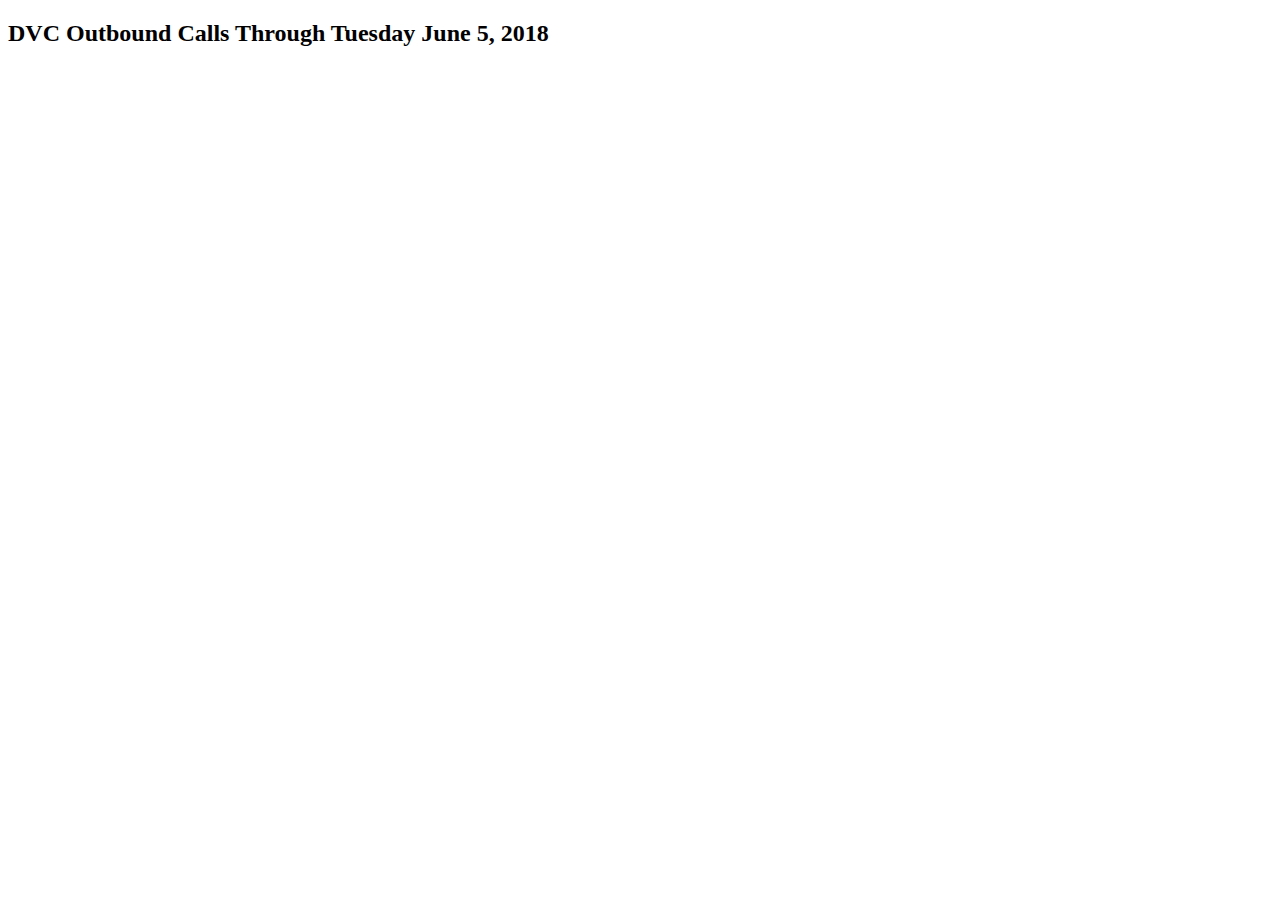
==== index.html @ 0ba41fc5 "0605 data" ====
<!DOCTYPE html>
<html lang="en">
    <head>
        <meta charset="utf-8">
        <title>DVC Outbound Calls Through June 5, 2018</title>
        
<link rel="stylesheet" href="https://cdn.pydata.org/bokeh/release/bokeh-0.12.16.min.css" type="text/css" />
        
<script type="text/javascript" src="https://cdn.pydata.org/bokeh/release/bokeh-0.12.16.min.js"></script>
<script type="text/javascript">
    Bokeh.set_log_level("info");
</script>
    </head>
    <body>
	    <h2>DVC Outbound Calls Through Tuesday June 5, 2018</h2>
        
        <div class="bk-root">
            <div class="bk-plotdiv" id="ccbb93f1-9727-4722-b11a-d2c29ed179d9"></div>
        </div>
        
        <script type="application/json" id="5461e142-4574-4a9c-a7f6-862698665f62">
          {"29af83ec-a400-4d98-bb37-664b85a17cde":{"roots":{"references":[{"attributes":{"callback":null,"factors":["02-26","02-27","02-28","03-01","03-02","03-03","03-04","03-05","03-06","03-07","03-08","03-09","03-10","03-11","03-12","03-13","03-14","03-15","03-17","03-20","03-21","03-22","03-26","03-27","03-28","03-29","03-31","04-02","04-03","04-04","04-05","04-07","04-08","04-09","04-10","04-11","04-12","04-13","04-14","04-15","04-16","04-17","04-18","04-19","04-21","04-22","04-23","04-24","04-28","04-29","04-30","05-01","05-02","05-05","05-06","05-07","05-08","05-09","05-12","05-14","05-15","05-16","05-20","05-21","05-22","05-23","05-26","05-27","05-29","05-30","05-31","06-02","06-03","06-04","06-05"]},"id":"c869a3fb-5309-43cb-ad96-1258027f90f8","type":"FactorRange"},{"attributes":{"callback":null,"factors":["AZ","CA","NY","PA","WI"]},"id":"18c043d6-27b4-4b25-8280-ddd18ca42d5f","type":"FactorRange"},{"attributes":{"fill_alpha":{"value":0.1},"fill_color":{"value":"#1f77b4"},"height":{"value":0.8},"left":{"expr":{"id":"dad994ca-b830-4076-aae6-bb787f9f3f08","type":"Stack"}},"line_alpha":{"value":0.1},"line_color":{"value":"#1f77b4"},"right":{"expr":{"id":"269a179a-dc21-4750-97ea-2c7ce611e5d8","type":"Stack"}},"y":{"field":"state"}},"id":"54f36e14-4b80-40ab-b6bb-325addde7596","type":"HBar"},{"attributes":{"callback":null,"factors":["AZ","CA","NY","PA","WI"]},"id":"3f058c6e-d3a1-466c-bd41-2f71b47aa70f","type":"FactorRange"},{"attributes":{"fill_color":{"value":"#FF7F0E"},"height":{"value":0.8},"left":{"expr":{"id":"dad994ca-b830-4076-aae6-bb787f9f3f08","type":"Stack"}},"line_color":{"value":"#FF7F0E"},"right":{"expr":{"id":"269a179a-dc21-4750-97ea-2c7ce611e5d8","type":"Stack"}},"y":{"field":"state"}},"id":"643b18b0-b377-4cba-a98e-97fdd50c6b02","type":"HBar"},{"attributes":{"items":[{"id":"07cb0069-db91-441c-9f9e-f2c41d21b50d","type":"LegendItem"},{"id":"567fd849-26e9-40cf-958c-eea4fd2cfad7","type":"LegendItem"}],"plot":{"id":"e9a6c83e-e8d9-40db-836f-851363a3a6a5","subtype":"Figure","type":"Plot"}},"id":"ba754fb5-7094-45fb-9d17-35b7a9f91177","type":"Legend"},{"attributes":{"active_drag":"auto","active_inspect":"auto","active_scroll":"auto","active_tap":"auto","logo":null,"tools":[{"id":"e6847b20-1e00-4da3-9bc0-54c9e7b97f6f","type":"HoverTool"},{"id":"626b74b9-cf38-4f05-a53e-bdf0f37c9457","type":"HoverTool"}]},"id":"72049075-d7af-4a3a-a53c-af9dbe043c4d","type":"Toolbar"},{"attributes":{"active_drag":"auto","active_inspect":"auto","active_scroll":"auto","active_tap":"auto","logo":null,"tools":[{"id":"2f0b2434-1b6e-4ec0-ae27-12bb1ac5bc8f","type":"TapTool"},{"id":"c0d712df-2738-45e7-ab75-b8be36766120","type":"HoverTool"},{"id":"831598e2-5f10-4b25-8c53-cb08a6e710cc","type":"HoverTool"}]},"id":"f28f97a8-68c3-427b-a2be-a9238998831c","type":"Toolbar"},{"attributes":{},"id":"8dff40a7-16a2-46d4-83ea-edcdc5ca5615","type":"CategoricalScale"},{"attributes":{"bottom":{"expr":{"id":"5e25add9-a9bd-4b87-9172-b990b0f6f9dc","type":"Stack"}},"fill_color":{"value":"#1F77B4"},"line_color":{"value":"#1F77B4"},"top":{"expr":{"id":"91942f4d-657e-41f7-916b-dd2d21c15731","type":"Stack"}},"width":{"value":0.8},"x":{"field":"call_date"}},"id":"dd287605-1e97-4926-a92d-fa81d60a29ca","type":"VBar"},{"attributes":{"fields":["incomplete","complete"]},"id":"108c6df0-f93a-4b77-ba9e-e3a34892dc05","type":"Stack"},{"attributes":{},"id":"279e3efb-38a8-425a-84c7-3467ad4f3f12","type":"LinearScale"},{"attributes":{},"id":"a80c8351-0591-454e-97dd-3a42dae8ca3c","type":"Selection"},{"attributes":{"data_source":{"id":"e853b9c5-cdd3-4819-9001-185e7ffc51b8","type":"ColumnDataSource"},"glyph":{"id":"47bf5249-ed2d-4803-b2fc-1c42bd64f0d4","type":"HBar"},"hover_glyph":null,"muted_glyph":null,"nonselection_glyph":{"id":"d6dcdb6b-7c61-4217-9c5d-57e786196cd8","type":"HBar"},"selection_glyph":null,"view":{"id":"30691e1c-4885-40d0-b2f8-9ce6484f6489","type":"CDSView"}},"id":"fbf40eed-44b1-4f30-9981-35c1561855ee","type":"GlyphRenderer"},{"attributes":{"source":{"id":"f73671a4-52cb-47f1-b451-ba94349799dc","type":"ColumnDataSource"}},"id":"64ab1c4e-5377-4186-b64d-c5eb3739f266","type":"CDSView"},{"attributes":{},"id":"a5e8b244-495d-4224-a0ef-7dc9984a492b","type":"UnionRenderers"},{"attributes":{"fill_color":{"value":"#1F77B4"},"height":{"value":0.8},"left":{"expr":{"id":"796961df-7c9a-4074-99ba-6655e0d431ff","type":"Stack"}},"line_color":{"value":"#1F77B4"},"right":{"expr":{"id":"8d95ab7b-9602-4539-9d4e-ac1c91f4fb37","type":"Stack"}},"y":{"field":"state"}},"id":"b21f9fb0-e7c3-436d-8b5c-39a96be3d74c","type":"HBar"},{"attributes":{},"id":"fb0dc420-5da6-43ed-bf99-c0c472c2554f","type":"CategoricalTicker"},{"attributes":{},"id":"17e58b3a-ac25-4b45-a3c2-72434150b4c1","type":"LinearScale"},{"attributes":{},"id":"15f75bbf-a2b2-494a-9a1f-0109e2d8b4f5","type":"Selection"},{"attributes":{"plot":null,"text":"DVC phone calls to States (&gt; 150 calls per State), from 02-26 to 06-05: 28491 total outbound calls, 6281 (22%) &gt; 30 seconds"},"id":"328e9585-fc29-4c77-b77d-1fd4db0f8ae2","type":"Title"},{"attributes":{"source":{"id":"f73671a4-52cb-47f1-b451-ba94349799dc","type":"ColumnDataSource"}},"id":"4ea21404-d94b-487a-bc2a-d14776d3e604","type":"CDSView"},{"attributes":{"label":{"value":"incomplete calls"},"renderers":[{"id":"fbf40eed-44b1-4f30-9981-35c1561855ee","type":"GlyphRenderer"}]},"id":"07cb0069-db91-441c-9f9e-f2c41d21b50d","type":"LegendItem"},{"attributes":{"callback":null,"end":12200},"id":"7233578c-ea4c-48ec-aee1-a8694905c199","type":"Range1d"},{"attributes":{},"id":"abb15306-cc4c-4ccb-82b2-2b33bb71b04f","type":"CategoricalTickFormatter"},{"attributes":{"callback":null,"renderers":[{"id":"ca851a12-1ed4-4fc1-98d8-4da9f4a505aa","type":"GlyphRenderer"}],"tooltips":"\n    &lt;div&gt;\n        &lt;div style=\"text-align: center;\"&gt;\n            &lt;span style=\"float: center; font-size: 15px;\"&gt;completed calls: @pct_complete&lt;/span&gt;\n        &lt;/div&gt;\n        &lt;div style=\"text-align: center;\"&gt;\n            &lt;img\n                src=\"@img\" height=\"75%\" width=\"75%\"\n                style=\"float: center; margin: 10px 15px 15px 10px;\"\n                border=\"2\"\n            &gt;&lt;/img&gt;\n        &lt;/div&gt;      \n    &lt;/div&gt;\n    "},"id":"c0d712df-2738-45e7-ab75-b8be36766120","type":"HoverTool"},{"attributes":{"fields":["incomplete"]},"id":"5bb10ba7-c856-485c-8c9c-3c1cadb276af","type":"Stack"},{"attributes":{"callback":null},"id":"2f0b2434-1b6e-4ec0-ae27-12bb1ac5bc8f","type":"TapTool"},{"attributes":{"axis_label":"number of calls","axis_label_text_font":"arial","axis_label_text_font_style":"normal","formatter":{"id":"829e4728-d885-4840-9d84-862081c2a899","type":"BasicTickFormatter"},"major_label_text_font":"arial","minor_tick_line_color":{"value":null},"plot":{"id":"9aff7662-ee11-4413-bcc6-7a81659a0c7f","subtype":"Figure","type":"Plot"},"ticker":{"id":"bfaa4b5a-89f8-4a62-a07f-19bfca534bf4","type":"BasicTicker"}},"id":"d350fbc9-c8f3-4cfe-ba92-6f2ecfc21656","type":"LinearAxis"},{"attributes":{"source":{"id":"e853b9c5-cdd3-4819-9001-185e7ffc51b8","type":"ColumnDataSource"}},"id":"30691e1c-4885-40d0-b2f8-9ce6484f6489","type":"CDSView"},{"attributes":{},"id":"b97938dd-db24-437d-ad56-3f6824187c08","type":"CategoricalTicker"},{"attributes":{"axis_label":"state","axis_label_text_font":"arial","axis_label_text_font_style":"normal","formatter":{"id":"659d15cb-2502-471d-8fb2-b35ee3911b91","type":"CategoricalTickFormatter"},"major_label_text_font":"arial","plot":{"id":"9aff7662-ee11-4413-bcc6-7a81659a0c7f","subtype":"Figure","type":"Plot"},"ticker":{"id":"b97938dd-db24-437d-ad56-3f6824187c08","type":"CategoricalTicker"}},"id":"9b6281f6-43d4-4744-aa0a-7c59d7d9ac97","type":"CategoricalAxis"},{"attributes":{},"id":"bfaa4b5a-89f8-4a62-a07f-19bfca534bf4","type":"BasicTicker"},{"attributes":{"fields":["incomplete","complete"]},"id":"269a179a-dc21-4750-97ea-2c7ce611e5d8","type":"Stack"},{"attributes":{"source":{"id":"e853b9c5-cdd3-4819-9001-185e7ffc51b8","type":"ColumnDataSource"}},"id":"4eb64c6f-aaf0-4625-89a6-4a88edf0d09f","type":"CDSView"},{"attributes":{"plot":{"id":"9aff7662-ee11-4413-bcc6-7a81659a0c7f","subtype":"Figure","type":"Plot"},"ticker":{"id":"bfaa4b5a-89f8-4a62-a07f-19bfca534bf4","type":"BasicTicker"}},"id":"6223039e-82eb-4c83-9965-fefd0743de0d","type":"Grid"},{"attributes":{},"id":"b7ea231b-a6e1-4d6a-b7bd-f9ded6aeb9ab","type":"UnionRenderers"},{"attributes":{},"id":"829e4728-d885-4840-9d84-862081c2a899","type":"BasicTickFormatter"},{"attributes":{"fill_color":{"value":"#1F77B4"},"height":{"value":0.8},"left":{"expr":{"id":"9308deec-cdcc-4737-b8f3-7c985072cdfd","type":"Stack"}},"line_color":{"value":"#1F77B4"},"right":{"expr":{"id":"5bb10ba7-c856-485c-8c9c-3c1cadb276af","type":"Stack"}},"y":{"field":"state"}},"id":"47bf5249-ed2d-4803-b2fc-1c42bd64f0d4","type":"HBar"},{"attributes":{"callback":null,"renderers":[{"id":"73db714a-d6a0-4618-a700-2c335f3e87d0","type":"GlyphRenderer"}],"tooltips":"\n    &lt;div&gt;\n        &lt;div style=\"text-align: center;\"&gt;\n            &lt;span style=\"float: center; font-size: 15px;\"&gt;incomplete calls: @pct_incomplete&lt;/span&gt;\n        &lt;/div&gt;\n        &lt;div style=\"text-align: center;\"&gt;\n            &lt;img\n                src=\"@img\" height=\"75%\" width=\"75%\"\n                style=\"float: center; margin: 10px 15px 15px 10px;\"\n                border=\"2\"\n            &gt;&lt;/img&gt;\n        &lt;/div&gt;      \n    &lt;/div&gt;\n    "},"id":"831598e2-5f10-4b25-8c53-cb08a6e710cc","type":"HoverTool"},{"attributes":{"fill_alpha":{"value":0.1},"fill_color":{"value":"#1f77b4"},"height":{"value":0.8},"left":{"expr":{"id":"796961df-7c9a-4074-99ba-6655e0d431ff","type":"Stack"}},"line_alpha":{"value":0.1},"line_color":{"value":"#1f77b4"},"right":{"expr":{"id":"8d95ab7b-9602-4539-9d4e-ac1c91f4fb37","type":"Stack"}},"y":{"field":"state"}},"id":"730941db-e621-4317-a987-55b1acea66a9","type":"HBar"},{"attributes":{"fill_alpha":{"value":0.1},"fill_color":{"value":"#1f77b4"},"height":{"value":0.8},"left":{"expr":{"id":"32c4ebab-1050-4d29-aa72-54f5b0b4e6a4","type":"Stack"}},"line_alpha":{"value":0.1},"line_color":{"value":"#1f77b4"},"right":{"expr":{"id":"108c6df0-f93a-4b77-ba9e-e3a34892dc05","type":"Stack"}},"y":{"field":"state"}},"id":"c294376a-c3b7-4d82-89ce-0aa7089dfae3","type":"HBar"},{"attributes":{"data_source":{"id":"e853b9c5-cdd3-4819-9001-185e7ffc51b8","type":"ColumnDataSource"},"glyph":{"id":"cd25840c-da27-4b5d-b823-01da806952a0","type":"HBar"},"hover_glyph":null,"muted_glyph":null,"nonselection_glyph":{"id":"c294376a-c3b7-4d82-89ce-0aa7089dfae3","type":"HBar"},"selection_glyph":null,"view":{"id":"4eb64c6f-aaf0-4625-89a6-4a88edf0d09f","type":"CDSView"}},"id":"fc02a198-1c67-4804-a19a-63d8dace48c5","type":"GlyphRenderer"},{"attributes":{"dimension":1,"plot":{"id":"9aff7662-ee11-4413-bcc6-7a81659a0c7f","subtype":"Figure","type":"Plot"},"ticker":{"id":"b97938dd-db24-437d-ad56-3f6824187c08","type":"CategoricalTicker"},"visible":false},"id":"b1086a6b-f878-4c61-af9e-9ec924c5f220","type":"Grid"},{"attributes":{"callback":null},"id":"a2a878d7-0999-4693-9b14-3acb75e9b982","type":"TapTool"},{"attributes":{"data_source":{"id":"f73671a4-52cb-47f1-b451-ba94349799dc","type":"ColumnDataSource"},"glyph":{"id":"643b18b0-b377-4cba-a98e-97fdd50c6b02","type":"HBar"},"hover_glyph":null,"muted_glyph":null,"nonselection_glyph":{"id":"54f36e14-4b80-40ab-b6bb-325addde7596","type":"HBar"},"selection_glyph":null,"view":{"id":"4ea21404-d94b-487a-bc2a-d14776d3e604","type":"CDSView"}},"id":"ca851a12-1ed4-4fc1-98d8-4da9f4a505aa","type":"GlyphRenderer"},{"attributes":{"axis_label":"number of calls","axis_label_text_font":"arial","axis_label_text_font_style":"normal","formatter":{"id":"a023c9a4-9908-45ce-a94e-b952a12390ea","type":"BasicTickFormatter"},"major_label_text_font":"arial","minor_tick_line_color":{"value":null},"plot":{"id":"e9a6c83e-e8d9-40db-836f-851363a3a6a5","subtype":"Figure","type":"Plot"},"ticker":{"id":"360ea9ed-2b0f-4e3d-8fa8-67b3ebd4a98f","type":"BasicTicker"}},"id":"57c3031c-e79a-4192-afef-4b83f21edd1b","type":"LinearAxis"},{"attributes":{"data_source":{"id":"f73671a4-52cb-47f1-b451-ba94349799dc","type":"ColumnDataSource"},"glyph":{"id":"b21f9fb0-e7c3-436d-8b5c-39a96be3d74c","type":"HBar"},"hover_glyph":null,"muted_glyph":null,"nonselection_glyph":{"id":"730941db-e621-4317-a987-55b1acea66a9","type":"HBar"},"selection_glyph":null,"view":{"id":"64ab1c4e-5377-4186-b64d-c5eb3739f266","type":"CDSView"}},"id":"73db714a-d6a0-4618-a700-2c335f3e87d0","type":"GlyphRenderer"},{"attributes":{"fields":[]},"id":"796961df-7c9a-4074-99ba-6655e0d431ff","type":"Stack"},{"attributes":{},"id":"e2c75e9e-0fbd-481b-a34a-fba1069adb5f","type":"CategoricalScale"},{"attributes":{},"id":"a023c9a4-9908-45ce-a94e-b952a12390ea","type":"BasicTickFormatter"},{"attributes":{"below":[{"id":"d350fbc9-c8f3-4cfe-ba92-6f2ecfc21656","type":"LinearAxis"}],"left":[{"id":"9b6281f6-43d4-4744-aa0a-7c59d7d9ac97","type":"CategoricalAxis"}],"plot_height":350,"plot_width":825,"renderers":[{"id":"d350fbc9-c8f3-4cfe-ba92-6f2ecfc21656","type":"LinearAxis"},{"id":"6223039e-82eb-4c83-9965-fefd0743de0d","type":"Grid"},{"id":"9b6281f6-43d4-4744-aa0a-7c59d7d9ac97","type":"CategoricalAxis"},{"id":"b1086a6b-f878-4c61-af9e-9ec924c5f220","type":"Grid"},{"id":"268d1a08-197c-4ff3-8028-c78a55e7c3fb","type":"Legend"},{"id":"73db714a-d6a0-4618-a700-2c335f3e87d0","type":"GlyphRenderer"},{"id":"ca851a12-1ed4-4fc1-98d8-4da9f4a505aa","type":"GlyphRenderer"}],"title":{"id":"328e9585-fc29-4c77-b77d-1fd4db0f8ae2","type":"Title"},"toolbar":{"id":"f28f97a8-68c3-427b-a2be-a9238998831c","type":"Toolbar"},"toolbar_location":null,"x_range":{"id":"7233578c-ea4c-48ec-aee1-a8694905c199","type":"Range1d"},"x_scale":{"id":"79532383-1f37-4616-ab1d-e0f340567bab","type":"LinearScale"},"y_range":{"id":"18c043d6-27b4-4b25-8280-ddd18ca42d5f","type":"FactorRange"},"y_scale":{"id":"0cd9eb97-d78d-4b43-b9d0-c375580231a8","type":"CategoricalScale"}},"id":"9aff7662-ee11-4413-bcc6-7a81659a0c7f","subtype":"Figure","type":"Plot"},{"attributes":{"label":{"value":"completed calls"},"renderers":[{"id":"fc02a198-1c67-4804-a19a-63d8dace48c5","type":"GlyphRenderer"}]},"id":"567fd849-26e9-40cf-958c-eea4fd2cfad7","type":"LegendItem"},{"attributes":{"axis_label":"state","axis_label_text_font":"arial","axis_label_text_font_style":"normal","formatter":{"id":"abb15306-cc4c-4ccb-82b2-2b33bb71b04f","type":"CategoricalTickFormatter"},"major_label_text_font":"arial","plot":{"id":"e9a6c83e-e8d9-40db-836f-851363a3a6a5","subtype":"Figure","type":"Plot"},"ticker":{"id":"fb0dc420-5da6-43ed-bf99-c0c472c2554f","type":"CategoricalTicker"}},"id":"ef9964f5-04f8-43fc-ac4d-8262f02f8f13","type":"CategoricalAxis"},{"attributes":{},"id":"360ea9ed-2b0f-4e3d-8fa8-67b3ebd4a98f","type":"BasicTicker"},{"attributes":{"fields":["incomplete"]},"id":"dad994ca-b830-4076-aae6-bb787f9f3f08","type":"Stack"},{"attributes":{"fields":["incomplete"]},"id":"32c4ebab-1050-4d29-aa72-54f5b0b4e6a4","type":"Stack"},{"attributes":{},"id":"79532383-1f37-4616-ab1d-e0f340567bab","type":"LinearScale"},{"attributes":{"plot":{"id":"e9a6c83e-e8d9-40db-836f-851363a3a6a5","subtype":"Figure","type":"Plot"},"ticker":{"id":"360ea9ed-2b0f-4e3d-8fa8-67b3ebd4a98f","type":"BasicTicker"}},"id":"9e321403-2896-4c51-afd3-fd4c2d8c5a58","type":"Grid"},{"attributes":{"dimension":1,"plot":{"id":"e9a6c83e-e8d9-40db-836f-851363a3a6a5","subtype":"Figure","type":"Plot"},"ticker":{"id":"fb0dc420-5da6-43ed-bf99-c0c472c2554f","type":"CategoricalTicker"},"visible":false},"id":"5109a985-da25-4205-85ed-e4cad5dc9807","type":"Grid"},{"attributes":{"label":{"value":"incomplete calls"},"renderers":[{"id":"73db714a-d6a0-4618-a700-2c335f3e87d0","type":"GlyphRenderer"}]},"id":"940c2f20-552e-431b-81b6-8819d848ce4f","type":"LegendItem"},{"attributes":{"fields":["incomplete"]},"id":"8d95ab7b-9602-4539-9d4e-ac1c91f4fb37","type":"Stack"},{"attributes":{"fill_alpha":{"value":0.1},"fill_color":{"value":"#1f77b4"},"height":{"value":0.8},"left":{"expr":{"id":"9308deec-cdcc-4737-b8f3-7c985072cdfd","type":"Stack"}},"line_alpha":{"value":0.1},"line_color":{"value":"#1f77b4"},"right":{"expr":{"id":"5bb10ba7-c856-485c-8c9c-3c1cadb276af","type":"Stack"}},"y":{"field":"state"}},"id":"d6dcdb6b-7c61-4217-9c5d-57e786196cd8","type":"HBar"},{"attributes":{"data_source":{"id":"e3ec7b85-2c64-40c0-ab37-781f55e2fe12","type":"ColumnDataSource"},"glyph":{"id":"4c61082b-197a-4cb7-98af-6b3d846c747a","type":"VBar"},"hover_glyph":null,"muted_glyph":null,"nonselection_glyph":{"id":"d934b433-e8b8-45f6-b44e-05c56b1f707e","type":"VBar"},"selection_glyph":null,"view":{"id":"5bdfd355-40ed-4746-b94a-d5be5e09a780","type":"CDSView"}},"id":"cdcb1aee-76b8-43d6-a187-e07715443469","type":"GlyphRenderer"},{"attributes":{},"id":"659d15cb-2502-471d-8fb2-b35ee3911b91","type":"CategoricalTickFormatter"},{"attributes":{"fill_color":{"value":"#FF7F0E"},"height":{"value":0.8},"left":{"expr":{"id":"32c4ebab-1050-4d29-aa72-54f5b0b4e6a4","type":"Stack"}},"line_color":{"value":"#FF7F0E"},"right":{"expr":{"id":"108c6df0-f93a-4b77-ba9e-e3a34892dc05","type":"Stack"}},"y":{"field":"state"}},"id":"cd25840c-da27-4b5d-b823-01da806952a0","type":"HBar"},{"attributes":{"callback":null,"data":{"call_date":["02-26","02-27","02-28","03-01","03-02","03-03","03-04","03-05","03-06","03-07","03-08","03-09","03-10","03-11","03-12","03-13","03-14","03-15","03-17","03-20","03-21","03-22","03-26","03-27","03-28","03-29","03-31","04-02","04-03","04-04","04-05","04-07","04-08","04-09","04-10","04-11","04-12","04-13","04-14","04-15","04-16","04-17","04-18","04-19","04-21","04-22","04-23","04-24","04-28","04-29","04-30","05-01","05-02","05-05","05-06","05-07","05-08","05-09","05-12","05-14","05-15","05-16","05-20","05-21","05-22","05-23","05-26","05-27","05-29","05-30","05-31","06-02","06-03","06-04","06-05"],"complete":{"__ndarray__":"AAAAAAAAAAAAAAAAAAAIQAAAAAAAADVAAAAAAAAAMUAAAAAAAIBJQAAAAAAAADtAAAAAAAAAMUAAAAAAAAA2QAAAAAAAgE5AAAAAAAAANkAAAAAAAAA/QAAAAAAAADJAAAAAAAAANkAAAAAAAKBjQAAAAAAAADNAAAAAAAAAO0AAAAAAAAA4QAAAAAAAAEZAAAAAAAAACEAAAAAAAABZQAAAAAAAIGJAAAAAAACAREAAAAAAAMBcQAAAAAAAAEJAAAAAAADAUEAAAAAAAAA/[base64]/AAAAAAAA8D8AAAAAAAAAAAAAAAAAAF9AAAAAAACAVUAAAAAAAAAiQAAAAAAAAEZAAAAAAAAATUAAAAAAAAAUQAAAAAAAAD5AAAAAAAAAMkAAAAAAAAA/QAAAAAAAACBAAAAAAAAAQ0AAAAAAAABQQAAAAAAAAEFAAAAAAACAQEAAAAAAAIBSQAAAAAAAgENAAAAAAAAAJkAAAAAAAAAAQAAAAAAAmINAAAAAAABIgkAAAAAAAMBuQAAAAAAAYHtA","dtype":"float64","shape":[75]},"img":["https://demvolctr.github.io/date_jpegs/02-26.jpg","https://demvolctr.github.io/date_jpegs/02-27.jpg","https://demvolctr.github.io/date_jpegs/02-28.jpg","https://demvolctr.github.io/date_jpegs/03-01.jpg","https://demvolctr.github.io/date_jpegs/03-02.jpg","https://demvolctr.github.io/date_jpegs/03-03.jpg","https://demvolctr.github.io/date_jpegs/03-04.jpg","https://demvolctr.github.io/date_jpegs/03-05.jpg","https://demvolctr.github.io/date_jpegs/03-06.jpg","https://demvolctr.github.io/date_jpegs/03-07.jpg","https://demvolctr.github.io/date_jpegs/03-08.jpg","https://demvolctr.github.io/date_jpegs/03-09.jpg","https://demvolctr.github.io/date_jpegs/03-10.jpg","https://demvolctr.github.io/date_jpegs/03-11.jpg","https://demvolctr.github.io/date_jpegs/03-12.jpg","https://demvolctr.github.io/date_jpegs/03-13.jpg","https://demvolctr.github.io/date_jpegs/03-14.jpg","https://demvolctr.github.io/date_jpegs/03-15.jpg","https://demvolctr.github.io/date_jpegs/03-17.jpg","https://demvolctr.github.io/date_jpegs/03-20.jpg","https://demvolctr.github.io/date_jpegs/03-21.jpg","https://demvolctr.github.io/date_jpegs/03-22.jpg","https://demvolctr.github.io/date_jpegs/03-26.jpg","https://demvolctr.github.io/date_jpegs/03-27.jpg","https://demvolctr.github.io/date_jpegs/03-28.jpg","https://demvolctr.github.io/date_jpegs/03-29.jpg","https://demvolctr.github.io/date_jpegs/03-31.jpg","https://demvolctr.github.io/date_jpegs/04-02.jpg","https://demvolctr.github.io/date_jpegs/04-03.jpg","https://demvolctr.github.io/date_jpegs/04-04.jpg","https://demvolctr.github.io/date_jpegs/04-05.jpg","https://demvolctr.github.io/date_jpegs/04-07.jpg","https://demvolctr.github.io/date_jpegs/04-08.jpg","https://demvolctr.github.io/date_jpegs/04-09.jpg","https://demvolctr.github.io/date_jpegs/04-10.jpg","https://demvolctr.github.io/date_jpegs/04-11.jpg","https://demvolctr.github.io/date_jpegs/04-12.jpg","https://demvolctr.github.io/date_jpegs/04-13.jpg","https://demvolctr.github.io/date_jpegs/04-14.jpg","https://demvolctr.github.io/date_jpegs/04-15.jpg","https://demvolctr.github.io/date_jpegs/04-16.jpg","https://demvolctr.github.io/date_jpegs/04-17.jpg","https://demvolctr.github.io/date_jpegs/04-18.jpg","https://demvolctr.github.io/date_jpegs/04-19.jpg","https://demvolctr.github.io/date_jpegs/04-21.jpg","https://demvolctr.github.io/date_jpegs/04-22.jpg","https://demvolctr.github.io/date_jpegs/04-23.jpg","https://demvolctr.github.io/date_jpegs/04-24.jpg","https://demvolctr.github.io/date_jpegs/04-28.jpg","https://demvolctr.github.io/date_jpegs/04-29.jpg","https://demvolctr.github.io/date_jpegs/04-30.jpg","https://demvolctr.github.io/date_jpegs/05-01.jpg","https://demvolctr.github.io/date_jpegs/05-02.jpg","https://demvolctr.github.io/date_jpegs/05-05.jpg","https://demvolctr.github.io/date_jpegs/05-06.jpg","https://demvolctr.github.io/date_jpegs/05-07.jpg","https://demvolctr.github.io/date_jpegs/05-08.jpg","https://demvolctr.github.io/date_jpegs/05-09.jpg","https://demvolctr.github.io/date_jpegs/05-12.jpg","https://demvolctr.github.io/date_jpegs/05-14.jpg","https://demvolctr.github.io/date_jpegs/05-15.jpg","https://demvolctr.github.io/date_jpegs/05-16.jpg","https://demvolctr.github.io/date_jpegs/05-20.jpg","https://demvolctr.github.io/date_jpegs/05-21.jpg","https://demvolctr.github.io/date_jpegs/05-22.jpg","https://demvolctr.github.io/date_jpegs/05-23.jpg","https://demvolctr.github.io/date_jpegs/05-26.jpg","https://demvolctr.github.io/date_jpegs/05-27.jpg","https://demvolctr.github.io/date_jpegs/05-29.jpg","https://demvolctr.github.io/date_jpegs/05-30.jpg","https://demvolctr.github.io/date_jpegs/05-31.jpg","https://demvolctr.github.io/date_jpegs/06-02.jpg","https://demvolctr.github.io/date_jpegs/06-03.jpg","https://demvolctr.github.io/date_jpegs/06-04.jpg","https://demvolctr.github.io/date_jpegs/06-05.jpg"],"incomplete":{"__ndarray__":"[base64]","dtype":"float64","shape":[75]},"pct_complete":["0/4 =  0%","3/64 =  5%","21/144 = 15%","17/231 =  7%","51/667 =  8%","27/139 = 19%","17/23 = 74%","22/65 = 34%","61/464 = 13%","22/38 = 58%","31/67 = 46%","18/52 = 35%","22/32 = 69%","157/611 = 26%","19/86 = 22%","27/27 = 100%","24/94 = 26%","44/151 = 29%","3/8 = 38%","100/195 = 51%","145/290 = 50%","41/163 = 25%","115/213 = 54%","36/234 = 15%","67/392 = 17%","31/300 = 10%","53/307 = 17%","65/447 = 15%","127/919 = 14%","43/94 = 46%","20/141 = 14%","40/325 = 12%","53/415 = 13%","35/228 = 15%","25/216 = 12%","63/490 = 13%","93/587 = 16%","0/3 =  0%","57/498 = 11%","180/341 = 53%","121/238 = 51%","96/469 = 20%","28/66 = 42%","251/593 = 42%","249/425 = 59%","207/355 = 58%","415/790 = 53%","730/1255 = 58%","6/25 = 24%","0/1 =  0%","1/86 =  1%","1/47 =  2%","0/2 =  0%","124/650 = 19%","86/587 = 15%","9/86 = 10%","44/171 = 26%","58/195 = 30%","5/31 = 16%","30/96 = 31%","18/95 = 19%","31/51 = 61%","8/30 = 27%","38/56 = 68%","64/117 = 55%","34/57 = 60%","33/197 = 17%","74/215 = 34%","39/98 = 40%","11/14 = 79%","2/55 =  4%","627/2345 = 27%","585/4238 = 14%","246/2797 =  9%","438/3578 = 12%"],"pct_incomplete":["4/4 = 100%","61/64 = 95%","123/144 = 85%","214/231 = 93%","616/667 = 92%","112/139 = 81%","6/23 = 26%","43/65 = 66%","403/464 = 87%","16/38 = 42%","36/67 = 54%","34/52 = 65%","10/32 = 31%","454/611 = 74%","67/86 = 78%","0/27 =  0%","70/94 = 74%","107/151 = 71%","5/8 = 62%","95/195 = 49%","145/290 = 50%","122/163 = 75%","98/213 = 46%","198/234 = 85%","325/392 = 83%","269/300 = 90%","254/307 = 83%","382/447 = 85%","792/919 = 86%","51/94 = 54%","121/141 = 86%","285/325 = 88%","362/415 = 87%","193/228 = 85%","191/216 = 88%","427/490 = 87%","494/587 = 84%","3/3 = 100%","441/498 = 89%","161/341 = 47%","117/238 = 49%","373/469 = 80%","38/66 = 58%","342/593 = 58%","176/425 = 41%","148/355 = 42%","375/790 = 47%","525/1255 = 42%","19/25 = 76%","1/1 = 100%","85/86 = 99%","46/47 = 98%","2/2 = 100%","526/650 = 81%","501/587 = 85%","77/86 = 90%","127/171 = 74%","137/195 = 70%","26/31 = 84%","66/96 = 69%","77/95 = 81%","20/51 = 39%","22/30 = 73%","18/56 = 32%","53/117 = 45%","23/57 = 40%","164/197 = 83%","141/215 = 66%","59/98 = 60%","3/14 = 21%","53/55 = 96%","1718/2345 = 73%","3653/4238 = 86%","2551/2797 = 91%","3140/3578 = 88%"]},"selected":{"id":"fa34283a-8dc4-40c0-a495-a4338de5c1ef","type":"Selection"},"selection_policy":{"id":"4856691c-51c3-4e29-bfc2-355de0f106f0","type":"UnionRenderers"}},"id":"43d6e897-e559-490e-ada1-9e7669332d7c","type":"ColumnDataSource"},{"attributes":{"below":[{"id":"88b5a01a-3af3-49b9-89a5-b660042b832e","type":"CategoricalAxis"}],"left":[{"id":"62a73768-6a22-4db8-917c-7ee7887fd347","type":"LinearAxis"}],"plot_height":350,"plot_width":825,"renderers":[{"id":"88b5a01a-3af3-49b9-89a5-b660042b832e","type":"CategoricalAxis"},{"id":"36fd7961-21ab-4fd2-980c-1aa329b6e10e","type":"Grid"},{"id":"62a73768-6a22-4db8-917c-7ee7887fd347","type":"LinearAxis"},{"id":"9e71045c-ecc5-495e-ac30-ef4b59c0d7dd","type":"Grid"},{"id":"c22436d8-7d6c-4b4e-9df5-dcea618a5b8f","type":"Legend"},{"id":"7f8b0e0f-5fc9-497a-a8f6-4f4c3918367f","type":"GlyphRenderer"},{"id":"ded0355f-cdaa-48e6-824d-634bb80b77f0","type":"GlyphRenderer"}],"title":{"id":"164db1e8-699c-4a87-ac1b-daa8bdc878e1","type":"Title"},"toolbar":{"id":"72049075-d7af-4a3a-a53c-af9dbe043c4d","type":"Toolbar"},"toolbar_location":null,"x_range":{"id":"c869a3fb-5309-43cb-ad96-1258027f90f8","type":"FactorRange"},"x_scale":{"id":"8dff40a7-16a2-46d4-83ea-edcdc5ca5615","type":"CategoricalScale"},"y_range":{"id":"9301322e-2784-468c-9547-d8487d9afccd","type":"Range1d"},"y_scale":{"id":"17e58b3a-ac25-4b45-a3c2-72434150b4c1","type":"LinearScale"}},"id":"ee962f0c-e2a7-402f-b468-b5f527c8abe0","subtype":"Figure","type":"Plot"},{"attributes":{"items":[{"id":"940c2f20-552e-431b-81b6-8819d848ce4f","type":"LegendItem"},{"id":"1ae7221d-de06-476b-a0c8-9b7bf3e3a3ce","type":"LegendItem"}],"plot":{"id":"9aff7662-ee11-4413-bcc6-7a81659a0c7f","subtype":"Figure","type":"Plot"}},"id":"268d1a08-197c-4ff3-8028-c78a55e7c3fb","type":"Legend"},{"attributes":{"callback":null,"data":{"call_date":["02-26","02-27","02-28","03-01","03-02","03-03","03-04","03-05","03-06","03-07","03-08","03-09","03-10","03-11","03-12","03-13","03-14","03-15","03-17","03-20","03-21","03-22","03-26","03-27","03-28","03-29","03-31","04-02","04-03","04-04","04-05","04-07","04-08","04-09","04-10","04-11","04-12","04-13","04-14","04-15","04-16","04-17","04-18","04-19","04-21","04-22","04-23","04-24","04-28","04-29","04-30","05-01","05-02","05-05","05-06","05-07","05-08","05-09","05-12","05-14","05-15","05-16","05-20","05-21","05-22","05-23","05-26","05-27","05-29","05-30","05-31","06-02","06-03","06-04","06-05"],"complete":{"__ndarray__":"AAAAAAAAAAAAAAAAAAAIQAAAAAAAADVAAAAAAAAAMUAAAAAAAIBJQAAAAAAAADtAAAAAAAAAMUAAAAAAAAA2QAAAAAAAgE5AAAAAAAAANkAAAAAAAAA/QAAAAAAAADJAAAAAAAAANkAAAAAAAKBjQAAAAAAAADNAAAAAAAAAO0AAAAAAAAA4QAAAAAAAAEZAAAAAAAAACEAAAAAAAABZQAAAAAAAIGJAAAAAAACAREAAAAAAAMBcQAAAAAAAAEJAAAAAAADAUEAAAAAAAAA/[base64]/AAAAAAAA8D8AAAAAAAAAAAAAAAAAAF9AAAAAAACAVUAAAAAAAAAiQAAAAAAAAEZAAAAAAAAATUAAAAAAAAAUQAAAAAAAAD5AAAAAAAAAMkAAAAAAAAA/QAAAAAAAACBAAAAAAAAAQ0AAAAAAAABQQAAAAAAAAEFAAAAAAACAQEAAAAAAAIBSQAAAAAAAgENAAAAAAAAAJkAAAAAAAAAAQAAAAAAAmINAAAAAAABIgkAAAAAAAMBuQAAAAAAAYHtA","dtype":"float64","shape":[75]},"img":["https://demvolctr.github.io/date_jpegs/02-26.jpg","https://demvolctr.github.io/date_jpegs/02-27.jpg","https://demvolctr.github.io/date_jpegs/02-28.jpg","https://demvolctr.github.io/date_jpegs/03-01.jpg","https://demvolctr.github.io/date_jpegs/03-02.jpg","https://demvolctr.github.io/date_jpegs/03-03.jpg","https://demvolctr.github.io/date_jpegs/03-04.jpg","https://demvolctr.github.io/date_jpegs/03-05.jpg","https://demvolctr.github.io/date_jpegs/03-06.jpg","https://demvolctr.github.io/date_jpegs/03-07.jpg","https://demvolctr.github.io/date_jpegs/03-08.jpg","https://demvolctr.github.io/date_jpegs/03-09.jpg","https://demvolctr.github.io/date_jpegs/03-10.jpg","https://demvolctr.github.io/date_jpegs/03-11.jpg","https://demvolctr.github.io/date_jpegs/03-12.jpg","https://demvolctr.github.io/date_jpegs/03-13.jpg","https://demvolctr.github.io/date_jpegs/03-14.jpg","https://demvolctr.github.io/date_jpegs/03-15.jpg","https://demvolctr.github.io/date_jpegs/03-17.jpg","https://demvolctr.github.io/date_jpegs/03-20.jpg","https://demvolctr.github.io/date_jpegs/03-21.jpg","https://demvolctr.github.io/date_jpegs/03-22.jpg","https://demvolctr.github.io/date_jpegs/03-26.jpg","https://demvolctr.github.io/date_jpegs/03-27.jpg","https://demvolctr.github.io/date_jpegs/03-28.jpg","https://demvolctr.github.io/date_jpegs/03-29.jpg","https://demvolctr.github.io/date_jpegs/03-31.jpg","https://demvolctr.github.io/date_jpegs/04-02.jpg","https://demvolctr.github.io/date_jpegs/04-03.jpg","https://demvolctr.github.io/date_jpegs/04-04.jpg","https://demvolctr.github.io/date_jpegs/04-05.jpg","https://demvolctr.github.io/date_jpegs/04-07.jpg","https://demvolctr.github.io/date_jpegs/04-08.jpg","https://demvolctr.github.io/date_jpegs/04-09.jpg","https://demvolctr.github.io/date_jpegs/04-10.jpg","https://demvolctr.github.io/date_jpegs/04-11.jpg","https://demvolctr.github.io/date_jpegs/04-12.jpg","https://demvolctr.github.io/date_jpegs/04-13.jpg","https://demvolctr.github.io/date_jpegs/04-14.jpg","https://demvolctr.github.io/date_jpegs/04-15.jpg","https://demvolctr.github.io/date_jpegs/04-16.jpg","https://demvolctr.github.io/date_jpegs/04-17.jpg","https://demvolctr.github.io/date_jpegs/04-18.jpg","https://demvolctr.github.io/date_jpegs/04-19.jpg","https://demvolctr.github.io/date_jpegs/04-21.jpg","https://demvolctr.github.io/date_jpegs/04-22.jpg","https://demvolctr.github.io/date_jpegs/04-23.jpg","https://demvolctr.github.io/date_jpegs/04-24.jpg","https://demvolctr.github.io/date_jpegs/04-28.jpg","https://demvolctr.github.io/date_jpegs/04-29.jpg","https://demvolctr.github.io/date_jpegs/04-30.jpg","https://demvolctr.github.io/date_jpegs/05-01.jpg","https://demvolctr.github.io/date_jpegs/05-02.jpg","https://demvolctr.github.io/date_jpegs/05-05.jpg","https://demvolctr.github.io/date_jpegs/05-06.jpg","https://demvolctr.github.io/date_jpegs/05-07.jpg","https://demvolctr.github.io/date_jpegs/05-08.jpg","https://demvolctr.github.io/date_jpegs/05-09.jpg","https://demvolctr.github.io/date_jpegs/05-12.jpg","https://demvolctr.github.io/date_jpegs/05-14.jpg","https://demvolctr.github.io/date_jpegs/05-15.jpg","https://demvolctr.github.io/date_jpegs/05-16.jpg","https://demvolctr.github.io/date_jpegs/05-20.jpg","https://demvolctr.github.io/date_jpegs/05-21.jpg","https://demvolctr.github.io/date_jpegs/05-22.jpg","https://demvolctr.github.io/date_jpegs/05-23.jpg","https://demvolctr.github.io/date_jpegs/05-26.jpg","https://demvolctr.github.io/date_jpegs/05-27.jpg","https://demvolctr.github.io/date_jpegs/05-29.jpg","https://demvolctr.github.io/date_jpegs/05-30.jpg","https://demvolctr.github.io/date_jpegs/05-31.jpg","https://demvolctr.github.io/date_jpegs/06-02.jpg","https://demvolctr.github.io/date_jpegs/06-03.jpg","https://demvolctr.github.io/date_jpegs/06-04.jpg","https://demvolctr.github.io/date_jpegs/06-05.jpg"],"incomplete":{"__ndarray__":"[base64]","dtype":"float64","shape":[75]},"pct_complete":["0/4 =  0%","3/64 =  5%","21/144 = 15%","17/231 =  7%","51/667 =  8%","27/139 = 19%","17/23 = 74%","22/65 = 34%","61/464 = 13%","22/38 = 58%","31/67 = 46%","18/52 = 35%","22/32 = 69%","157/611 = 26%","19/86 = 22%","27/27 = 100%","24/94 = 26%","44/151 = 29%","3/8 = 38%","100/195 = 51%","145/290 = 50%","41/163 = 25%","115/213 = 54%","36/234 = 15%","67/392 = 17%","31/300 = 10%","53/307 = 17%","65/447 = 15%","127/919 = 14%","43/94 = 46%","20/141 = 14%","40/325 = 12%","53/415 = 13%","35/228 = 15%","25/216 = 12%","63/490 = 13%","93/587 = 16%","0/3 =  0%","57/498 = 11%","180/341 = 53%","121/238 = 51%","96/469 = 20%","28/66 = 42%","251/593 = 42%","249/425 = 59%","207/355 = 58%","415/790 = 53%","730/1255 = 58%","6/25 = 24%","0/1 =  0%","1/86 =  1%","1/47 =  2%","0/2 =  0%","124/650 = 19%","86/587 = 15%","9/86 = 10%","44/171 = 26%","58/195 = 30%","5/31 = 16%","30/96 = 31%","18/95 = 19%","31/51 = 61%","8/30 = 27%","38/56 = 68%","64/117 = 55%","34/57 = 60%","33/197 = 17%","74/215 = 34%","39/98 = 40%","11/14 = 79%","2/55 =  4%","627/2345 = 27%","585/4238 = 14%","246/2797 =  9%","438/3578 = 12%"],"pct_incomplete":["4/4 = 100%","61/64 = 95%","123/144 = 85%","214/231 = 93%","616/667 = 92%","112/139 = 81%","6/23 = 26%","43/65 = 66%","403/464 = 87%","16/38 = 42%","36/67 = 54%","34/52 = 65%","10/32 = 31%","454/611 = 74%","67/86 = 78%","0/27 =  0%","70/94 = 74%","107/151 = 71%","5/8 = 62%","95/195 = 49%","145/290 = 50%","122/163 = 75%","98/213 = 46%","198/234 = 85%","325/392 = 83%","269/300 = 90%","254/307 = 83%","382/447 = 85%","792/919 = 86%","51/94 = 54%","121/141 = 86%","285/325 = 88%","362/415 = 87%","193/228 = 85%","191/216 = 88%","427/490 = 87%","494/587 = 84%","3/3 = 100%","441/498 = 89%","161/341 = 47%","117/238 = 49%","373/469 = 80%","38/66 = 58%","342/593 = 58%","176/425 = 41%","148/355 = 42%","375/790 = 47%","525/1255 = 42%","19/25 = 76%","1/1 = 100%","85/86 = 99%","46/47 = 98%","2/2 = 100%","526/650 = 81%","501/587 = 85%","77/86 = 90%","127/171 = 74%","137/195 = 70%","26/31 = 84%","66/96 = 69%","77/95 = 81%","20/51 = 39%","22/30 = 73%","18/56 = 32%","53/117 = 45%","23/57 = 40%","164/197 = 83%","141/215 = 66%","59/98 = 60%","3/14 = 21%","53/55 = 96%","1718/2345 = 73%","3653/4238 = 86%","2551/2797 = 91%","3140/3578 = 88%"]},"selected":{"id":"4f1e3eb9-7187-46f2-9762-de0a24d889d9","type":"Selection"},"selection_policy":{"id":"349ffd7b-4245-45aa-a122-4a9d11d6d367","type":"UnionRenderers"}},"id":"7dc3a90f-967d-4936-8227-64892ddee861","type":"ColumnDataSource"},{"attributes":{},"id":"0cd9eb97-d78d-4b43-b9d0-c375580231a8","type":"CategoricalScale"},{"attributes":{},"id":"7141be2a-6475-464b-a648-13ff13a17462","type":"CategoricalTickFormatter"},{"attributes":{"label":{"value":"completed calls"},"renderers":[{"id":"ca851a12-1ed4-4fc1-98d8-4da9f4a505aa","type":"GlyphRenderer"}]},"id":"1ae7221d-de06-476b-a0c8-9b7bf3e3a3ce","type":"LegendItem"},{"attributes":{"callback":null,"data":{"complete":[2534,3030,306,242,169],"img":["https://demvolctr.github.io/state_jpegs/AZ.jpg","https://demvolctr.github.io/state_jpegs/CA.jpg","https://demvolctr.github.io/state_jpegs/NY.jpg","https://demvolctr.github.io/state_jpegs/PA.jpg","https://demvolctr.github.io/state_jpegs/WI.jpg"],"incomplete":[4839,14101,250,2083,937],"pct_complete":["2534/7373 = 34%","3030/17131 = 18%","306/556 = 55%","242/2325 = 10%","169/1106 = 15%"],"pct_incomplete":["4839/7373 = 66%","14101/17131 = 82%","250/556 = 45%","2083/2325 = 90%","937/1106 = 85%"],"state":["AZ","CA","NY","PA","WI"]},"selected":{"id":"15f75bbf-a2b2-494a-9a1f-0109e2d8b4f5","type":"Selection"},"selection_policy":{"id":"b7ea231b-a6e1-4d6a-b7bd-f9ded6aeb9ab","type":"UnionRenderers"}},"id":"e853b9c5-cdd3-4819-9001-185e7ffc51b8","type":"ColumnDataSource"},{"attributes":{"plot":null,"text":"DVC phone calls from 03-01 to 06-05 (75 days with &gt;1 call): 29876 total outbound calls, 6684 (22%) &gt; 30 seconds"},"id":"17bad6f8-dc4c-46c5-b097-6e4f0b0bf521","type":"Title"},{"attributes":{"items":[{"id":"d90d79e8-95ea-432f-89b8-2981dc21255e","type":"LegendItem"},{"id":"7e3f6f2b-11a4-48d2-92fd-d6b284a296cd","type":"LegendItem"}],"location":"top_left","plot":{"id":"ee962f0c-e2a7-402f-b468-b5f527c8abe0","subtype":"Figure","type":"Plot"}},"id":"c22436d8-7d6c-4b4e-9df5-dcea618a5b8f","type":"Legend"},{"attributes":{"fields":["incomplete","complete"]},"id":"fee18ce4-5764-4129-b15f-4441e2d12b22","type":"Stack"},{"attributes":{"fields":["incomplete","complete"]},"id":"2acc2c53-890d-486b-b6fd-e0457d02c840","type":"Stack"},{"attributes":{"callback":null,"data":{"complete":[2534,3030,306,242,169],"img":["https://demvolctr.github.io/state_jpegs/AZ.jpg","https://demvolctr.github.io/state_jpegs/CA.jpg","https://demvolctr.github.io/state_jpegs/NY.jpg","https://demvolctr.github.io/state_jpegs/PA.jpg","https://demvolctr.github.io/state_jpegs/WI.jpg"],"incomplete":[4839,14101,250,2083,937],"pct_complete":["2534/7373 = 34%","3030/17131 = 18%","306/556 = 55%","242/2325 = 10%","169/1106 = 15%"],"pct_incomplete":["4839/7373 = 66%","14101/17131 = 82%","250/556 = 45%","2083/2325 = 90%","937/1106 = 85%"],"state":["AZ","CA","NY","PA","WI"]},"selected":{"id":"a80c8351-0591-454e-97dd-3a42dae8ca3c","type":"Selection"},"selection_policy":{"id":"a5e8b244-495d-4224-a0ef-7dc9984a492b","type":"UnionRenderers"}},"id":"f73671a4-52cb-47f1-b451-ba94349799dc","type":"ColumnDataSource"},{"attributes":{},"id":"6a4e0702-418e-4bb3-98c8-cf6afedc0b39","type":"BasicTickFormatter"},{"attributes":{"callback":null,"factors":["02-26","02-27","02-28","03-01","03-02","03-03","03-04","03-05","03-06","03-07","03-08","03-09","03-10","03-11","03-12","03-13","03-14","03-15","03-17","03-20","03-21","03-22","03-26","03-27","03-28","03-29","03-31","04-02","04-03","04-04","04-05","04-07","04-08","04-09","04-10","04-11","04-12","04-13","04-14","04-15","04-16","04-17","04-18","04-19","04-21","04-22","04-23","04-24","04-28","04-29","04-30","05-01","05-02","05-05","05-06","05-07","05-08","05-09","05-12","05-14","05-15","05-16","05-20","05-21","05-22","05-23","05-26","05-27","05-29","05-30","05-31","06-02","06-03","06-04","06-05"]},"id":"50d58806-176e-449e-b61e-8cc5fada8c4e","type":"FactorRange"},{"attributes":{},"id":"4f1e3eb9-7187-46f2-9762-de0a24d889d9","type":"Selection"},{"attributes":{"active_drag":"auto","active_inspect":"auto","active_scroll":"auto","active_tap":"auto","logo":null,"tools":[{"id":"cd483a4a-bacb-4473-ae5e-ff8ffc9c788b","type":"HoverTool"},{"id":"3df53736-de68-4901-b062-1a72140dd67f","type":"HoverTool"}]},"id":"f1ce633c-601b-4388-ab32-3f5253ef16c7","type":"Toolbar"},{"attributes":{"callback":null,"renderers":[{"id":"427a81d3-fb46-45ec-b0df-b6322e9d651b","type":"GlyphRenderer"}],"tooltips":"\n    &lt;div&gt;\n        &lt;div style=\"text-align: center;\"&gt;\n            &lt;span style=\"float: center; font-size: 15px;\"&gt;completed calls: @pct_complete&lt;/span&gt;\n        &lt;/div&gt;\n        &lt;div style=\"text-align: center;\"&gt;\n            &lt;img\n                src=\"@img\" height=\"75%\" width=\"75%\"\n                style=\"float: center; margin: 10px 15px 15px 10px;\"\n                border=\"2\"\n            &gt;&lt;/img&gt;\n        &lt;/div&gt;      \n    &lt;/div&gt;\n    "},"id":"cd483a4a-bacb-4473-ae5e-ff8ffc9c788b","type":"HoverTool"},{"attributes":{"bottom":{"expr":{"id":"281dc901-9ddd-4478-9521-8020ab7375cd","type":"Stack"}},"fill_alpha":{"value":0.1},"fill_color":{"value":"#1f77b4"},"line_alpha":{"value":0.1},"line_color":{"value":"#1f77b4"},"top":{"expr":{"id":"fee18ce4-5764-4129-b15f-4441e2d12b22","type":"Stack"}},"width":{"value":0.8},"x":{"field":"call_date"}},"id":"c13809cc-0acf-4bf0-86b0-d68c5a5e7608","type":"VBar"},{"attributes":{"label":{"value":"incomplete calls"},"renderers":[{"id":"7f8b0e0f-5fc9-497a-a8f6-4f4c3918367f","type":"GlyphRenderer"}]},"id":"d90d79e8-95ea-432f-89b8-2981dc21255e","type":"LegendItem"},{"attributes":{},"id":"26aba839-158f-4472-a879-6db7ca4b6acc","type":"LinearScale"},{"attributes":{"fields":["incomplete"]},"id":"281dc901-9ddd-4478-9521-8020ab7375cd","type":"Stack"},{"attributes":{"axis_label":"number of calls","axis_label_text_font":"arial","axis_label_text_font_style":"normal","formatter":{"id":"c0fa2949-6ad1-4ff2-8ea5-92d1cd9779a3","type":"BasicTickFormatter"},"major_label_text_font":"arial","plot":{"id":"fd86e17c-fd04-4085-9b0d-3b539f2fc2d5","subtype":"Figure","type":"Plot"},"ticker":{"id":"8edd0ad1-dca9-4c6b-a6fb-2ac710214690","type":"BasicTicker"}},"id":"819d450d-69a7-4260-970c-7983c7b7b2a8","type":"LinearAxis"},{"attributes":{"callback":null,"renderers":[{"id":"fbf40eed-44b1-4f30-9981-35c1561855ee","type":"GlyphRenderer"}],"tooltips":"\n    &lt;div&gt;\n        &lt;div style=\"text-align: center;\"&gt;\n            &lt;span style=\"float: center; font-size: 15px;\"&gt;incomplete calls: @pct_incomplete&lt;/span&gt;\n        &lt;/div&gt;\n        &lt;div style=\"text-align: center;\"&gt;\n            &lt;img\n                src=\"@img\" height=\"75%\" width=\"75%\"\n                style=\"float: center; margin: 10px 15px 15px 10px;\"\n                border=\"2\"\n            &gt;&lt;/img&gt;\n        &lt;/div&gt;      \n    &lt;/div&gt;\n    "},"id":"bcc4d582-663b-482e-9f1d-ef4ddc9fd28b","type":"HoverTool"},{"attributes":{},"id":"4856691c-51c3-4e29-bfc2-355de0f106f0","type":"UnionRenderers"},{"attributes":{"fields":[]},"id":"44ce5065-0ae0-4eca-aed1-db0a8727954e","type":"Stack"},{"attributes":{"bottom":{"expr":{"id":"5e25add9-a9bd-4b87-9172-b990b0f6f9dc","type":"Stack"}},"fill_alpha":{"value":0.1},"fill_color":{"value":"#1f77b4"},"line_alpha":{"value":0.1},"line_color":{"value":"#1f77b4"},"top":{"expr":{"id":"91942f4d-657e-41f7-916b-dd2d21c15731","type":"Stack"}},"width":{"value":0.8},"x":{"field":"call_date"}},"id":"6731990c-9d43-4f59-bdac-f59a0215b939","type":"VBar"},{"attributes":{"items":[{"id":"e9703893-e9a8-42a6-b2db-e491d87c68b3","type":"LegendItem"},{"id":"56a220f0-1bec-4177-a48b-bc164127318a","type":"LegendItem"}],"location":"top_left","plot":{"id":"fd86e17c-fd04-4085-9b0d-3b539f2fc2d5","subtype":"Figure","type":"Plot"}},"id":"6af1045b-031a-407d-885f-773474184ca8","type":"Legend"},{"attributes":{"bottom":{"expr":{"id":"281dc901-9ddd-4478-9521-8020ab7375cd","type":"Stack"}},"fill_color":{"value":"#FF7F0E"},"line_color":{"value":"#FF7F0E"},"top":{"expr":{"id":"fee18ce4-5764-4129-b15f-4441e2d12b22","type":"Stack"}},"width":{"value":0.8},"x":{"field":"call_date"}},"id":"64f042ea-794b-48e1-aa3b-1ebaad7f18a8","type":"VBar"},{"attributes":{"source":{"id":"7dc3a90f-967d-4936-8227-64892ddee861","type":"ColumnDataSource"}},"id":"7ef4d1b5-fb8f-42c5-a68f-1df1561a5e23","type":"CDSView"},{"attributes":{"fields":["incomplete"]},"id":"215c668e-0570-4a8b-bbdf-e0932f10411e","type":"Stack"},{"attributes":{"data_source":{"id":"7dc3a90f-967d-4936-8227-64892ddee861","type":"ColumnDataSource"},"glyph":{"id":"dd287605-1e97-4926-a92d-fa81d60a29ca","type":"VBar"},"hover_glyph":null,"muted_glyph":null,"nonselection_glyph":{"id":"6731990c-9d43-4f59-bdac-f59a0215b939","type":"VBar"},"selection_glyph":null,"view":{"id":"7ef4d1b5-fb8f-42c5-a68f-1df1561a5e23","type":"CDSView"}},"id":"7f8b0e0f-5fc9-497a-a8f6-4f4c3918367f","type":"GlyphRenderer"},{"attributes":{},"id":"c1f4fbbe-13d3-4c5f-9433-8df47cd0ea24","type":"CategoricalTicker"},{"attributes":{"label":{"value":"completed calls"},"renderers":[{"id":"ded0355f-cdaa-48e6-824d-634bb80b77f0","type":"GlyphRenderer"}]},"id":"7e3f6f2b-11a4-48d2-92fd-d6b284a296cd","type":"LegendItem"},{"attributes":{"bottom":{"expr":{"id":"44ce5065-0ae0-4eca-aed1-db0a8727954e","type":"Stack"}},"fill_color":{"value":"#1F77B4"},"line_color":{"value":"#1F77B4"},"top":{"expr":{"id":"215c668e-0570-4a8b-bbdf-e0932f10411e","type":"Stack"}},"width":{"value":0.8},"x":{"field":"call_date"}},"id":"55a9e8be-eb98-4e2b-95e8-c83ccae7383e","type":"VBar"},{"attributes":{"below":[{"id":"ea6643a4-d274-42c5-985f-fcc9de211387","type":"CategoricalAxis"}],"left":[{"id":"da9525ff-b5a0-405a-af1f-3270ef3d0362","type":"LinearAxis"}],"plot_height":350,"plot_width":825,"renderers":[{"id":"ea6643a4-d274-42c5-985f-fcc9de211387","type":"CategoricalAxis"},{"id":"c5fd3ba7-aecb-4ff5-9660-bd827efeef46","type":"Grid"},{"id":"da9525ff-b5a0-405a-af1f-3270ef3d0362","type":"LinearAxis"},{"id":"a0c6c9c0-3894-4d0e-9878-24b94ca2727d","type":"Grid"},{"id":"a93f364b-87c6-4c54-b5f7-a1e081c1eea7","type":"Legend"},{"id":"11245ee2-7944-4631-aece-b4809c84dcbb","type":"GlyphRenderer"},{"id":"cdcb1aee-76b8-43d6-a187-e07715443469","type":"GlyphRenderer"}],"title":{"id":"d4ffd9bc-74d8-43ec-9f2e-7d1c19d84d73","type":"Title"},"toolbar":{"id":"239d16e9-f19d-4f88-b334-b04a4b97f600","type":"Toolbar"},"toolbar_location":null,"x_range":{"id":"f0d2e43b-1bb7-453e-9056-44c5dfc2b5fe","type":"FactorRange"},"x_scale":{"id":"c36c2687-9ea1-48bf-b9de-ad55888c9ceb","type":"CategoricalScale"},"y_range":{"id":"18b7fa2b-acfe-4ba4-bf7e-49b6a5568a6c","type":"Range1d"},"y_scale":{"id":"00709c9c-3816-427f-865a-bd285b3b8903","type":"LinearScale"}},"id":"72738c2f-01a8-43c2-8ea5-9ad5ade7609f","subtype":"Figure","type":"Plot"},{"attributes":{},"id":"349ffd7b-4245-45aa-a122-4a9d11d6d367","type":"UnionRenderers"},{"attributes":{"callback":null,"end":4500},"id":"94aab7b0-a8d9-47e5-b028-6ca3f6fcd327","type":"Range1d"},{"attributes":{"bottom":{"expr":{"id":"7d6913ac-cc1d-44ae-9a6f-44519cf46268","type":"Stack"}},"fill_color":{"value":"#1F77B4"},"line_color":{"value":"#1F77B4"},"top":{"expr":{"id":"50153630-67cc-4311-a9b3-5d16d7139517","type":"Stack"}},"width":{"value":0.8},"x":{"field":"call_date"}},"id":"abf32cbe-143b-4aa9-a19e-05012e6fecc1","type":"VBar"},{"attributes":{"active_drag":"auto","active_inspect":"auto","active_scroll":"auto","active_tap":"auto","logo":null,"tools":[{"id":"a2a878d7-0999-4693-9b14-3acb75e9b982","type":"TapTool"},{"id":"524f3934-aa59-4d09-96bd-da1bbbc3586a","type":"HoverTool"},{"id":"bcc4d582-663b-482e-9f1d-ef4ddc9fd28b","type":"HoverTool"}]},"id":"cfc81b09-e621-4502-832b-d848fc335e10","type":"Toolbar"},{"attributes":{"below":[{"id":"57c3031c-e79a-4192-afef-4b83f21edd1b","type":"LinearAxis"}],"left":[{"id":"ef9964f5-04f8-43fc-ac4d-8262f02f8f13","type":"CategoricalAxis"}],"plot_height":350,"plot_width":825,"renderers":[{"id":"57c3031c-e79a-4192-afef-4b83f21edd1b","type":"LinearAxis"},{"id":"9e321403-2896-4c51-afd3-fd4c2d8c5a58","type":"Grid"},{"id":"ef9964f5-04f8-43fc-ac4d-8262f02f8f13","type":"CategoricalAxis"},{"id":"5109a985-da25-4205-85ed-e4cad5dc9807","type":"Grid"},{"id":"ba754fb5-7094-45fb-9d17-35b7a9f91177","type":"Legend"},{"id":"fbf40eed-44b1-4f30-9981-35c1561855ee","type":"GlyphRenderer"},{"id":"fc02a198-1c67-4804-a19a-63d8dace48c5","type":"GlyphRenderer"}],"title":{"id":"1deda46f-8b7b-4abc-9b90-f416aa65dc8f","type":"Title"},"toolbar":{"id":"cfc81b09-e621-4502-832b-d848fc335e10","type":"Toolbar"},"toolbar_location":null,"x_range":{"id":"bde6bb54-b5fb-48d5-8c77-f055ffebc161","type":"Range1d"},"x_scale":{"id":"279e3efb-38a8-425a-84c7-3467ad4f3f12","type":"LinearScale"},"y_range":{"id":"3f058c6e-d3a1-466c-bd41-2f71b47aa70f","type":"FactorRange"},"y_scale":{"id":"e2c75e9e-0fbd-481b-a34a-fba1069adb5f","type":"CategoricalScale"}},"id":"e9a6c83e-e8d9-40db-836f-851363a3a6a5","subtype":"Figure","type":"Plot"},{"attributes":{"data_source":{"id":"7dc3a90f-967d-4936-8227-64892ddee861","type":"ColumnDataSource"},"glyph":{"id":"64f042ea-794b-48e1-aa3b-1ebaad7f18a8","type":"VBar"},"hover_glyph":null,"muted_glyph":null,"nonselection_glyph":{"id":"c13809cc-0acf-4bf0-86b0-d68c5a5e7608","type":"VBar"},"selection_glyph":null,"view":{"id":"266e8830-3b90-4afc-8234-ada57aec4cb5","type":"CDSView"}},"id":"ded0355f-cdaa-48e6-824d-634bb80b77f0","type":"GlyphRenderer"},{"attributes":{},"id":"f8f134a4-0ccb-42aa-a8aa-2e0cb7ccb03d","type":"CategoricalScale"},{"attributes":{"callback":null,"end":4500},"id":"18b7fa2b-acfe-4ba4-bf7e-49b6a5568a6c","type":"Range1d"},{"attributes":{"source":{"id":"7dc3a90f-967d-4936-8227-64892ddee861","type":"ColumnDataSource"}},"id":"266e8830-3b90-4afc-8234-ada57aec4cb5","type":"CDSView"},{"attributes":{"axis_label":"call date","axis_label_text_font":"arial","axis_label_text_font_style":"normal","formatter":{"id":"b74aba7e-7355-4d09-8be6-eba4f6b18609","type":"CategoricalTickFormatter"},"major_label_orientation":1.5707963267948966,"major_label_text_font":"arial","minor_tick_line_color":{"value":null},"plot":{"id":"fd86e17c-fd04-4085-9b0d-3b539f2fc2d5","subtype":"Figure","type":"Plot"},"ticker":{"id":"c1f4fbbe-13d3-4c5f-9433-8df47cd0ea24","type":"CategoricalTicker"}},"id":"83799b30-c3b6-4309-9843-a0b4c49296c8","type":"CategoricalAxis"},{"attributes":{"bottom":{"expr":{"id":"7501d800-c60b-49e0-a59e-b625aed4a25f","type":"Stack"}},"fill_color":{"value":"#FF7F0E"},"line_color":{"value":"#FF7F0E"},"top":{"expr":{"id":"2acc2c53-890d-486b-b6fd-e0457d02c840","type":"Stack"}},"width":{"value":0.8},"x":{"field":"call_date"}},"id":"da772efa-7fa0-4036-ab13-0d73bfda9ec0","type":"VBar"},{"attributes":{"callback":null,"factors":["02-26","02-27","02-28","03-01","03-02","03-03","03-04","03-05","03-06","03-07","03-08","03-09","03-10","03-11","03-12","03-13","03-14","03-15","03-17","03-20","03-21","03-22","03-26","03-27","03-28","03-29","03-31","04-02","04-03","04-04","04-05","04-07","04-08","04-09","04-10","04-11","04-12","04-13","04-14","04-15","04-16","04-17","04-18","04-19","04-21","04-22","04-23","04-24","04-28","04-29","04-30","05-01","05-02","05-05","05-06","05-07","05-08","05-09","05-12","05-14","05-15","05-16","05-20","05-21","05-22","05-23","05-26","05-27","05-29","05-30","05-31","06-02","06-03","06-04","06-05"]},"id":"f0d2e43b-1bb7-453e-9056-44c5dfc2b5fe","type":"FactorRange"},{"attributes":{"active_drag":"auto","active_inspect":"auto","active_scroll":"auto","active_tap":"auto","logo":null,"tools":[{"id":"81c3c4a4-3c0d-445f-8c0e-87f99522b706","type":"HoverTool"},{"id":"2ff13eac-3046-487a-8d60-7f870f4298b3","type":"HoverTool"}]},"id":"239d16e9-f19d-4f88-b334-b04a4b97f600","type":"Toolbar"},{"attributes":{"fields":[]},"id":"5e25add9-a9bd-4b87-9172-b990b0f6f9dc","type":"Stack"},{"attributes":{},"id":"b74aba7e-7355-4d09-8be6-eba4f6b18609","type":"CategoricalTickFormatter"},{"attributes":{"axis_label":"number of calls","axis_label_text_font":"arial","axis_label_text_font_style":"normal","formatter":{"id":"53a34f47-f8a4-4063-be73-9f8c8a18b4c6","type":"BasicTickFormatter"},"major_label_text_font":"arial","plot":{"id":"72738c2f-01a8-43c2-8ea5-9ad5ade7609f","subtype":"Figure","type":"Plot"},"ticker":{"id":"034199d1-eb57-4afe-bc79-c0a649ca3668","type":"BasicTicker"}},"id":"da9525ff-b5a0-405a-af1f-3270ef3d0362","type":"LinearAxis"},{"attributes":{"bottom":{"expr":{"id":"44ce5065-0ae0-4eca-aed1-db0a8727954e","type":"Stack"}},"fill_alpha":{"value":0.1},"fill_color":{"value":"#1f77b4"},"line_alpha":{"value":0.1},"line_color":{"value":"#1f77b4"},"top":{"expr":{"id":"215c668e-0570-4a8b-bbdf-e0932f10411e","type":"Stack"}},"width":{"value":0.8},"x":{"field":"call_date"}},"id":"91d38eb6-dcb6-42db-bb14-414bd19f0735","type":"VBar"},{"attributes":{"plot":null,"text":"DVC phone calls from 02-26 to 06-05 (75 days with &gt;1 call): 29888 total outbound calls, 6684 (22%) &gt; 30 seconds"},"id":"d4ffd9bc-74d8-43ec-9f2e-7d1c19d84d73","type":"Title"},{"attributes":{"callback":null,"data":{"call_date":["02-26","02-27","02-28","03-01","03-02","03-03","03-04","03-05","03-06","03-07","03-08","03-09","03-10","03-11","03-12","03-13","03-14","03-15","03-17","03-20","03-21","03-22","03-26","03-27","03-28","03-29","03-31","04-02","04-03","04-04","04-05","04-07","04-08","04-09","04-10","04-11","04-12","04-13","04-14","04-15","04-16","04-17","04-18","04-19","04-21","04-22","04-23","04-24","04-28","04-29","04-30","05-01","05-02","05-05","05-06","05-07","05-08","05-09","05-12","05-14","05-15","05-16","05-20","05-21","05-22","05-23","05-26","05-27","05-29","05-30","05-31","06-02","06-03","06-04","06-05"],"complete":{"__ndarray__":"AAAAAAAAAAAAAAAAAAAIQAAAAAAAADVAAAAAAAAAMUAAAAAAAIBJQAAAAAAAADtAAAAAAAAAMUAAAAAAAAA2QAAAAAAAgE5AAAAAAAAANkAAAAAAAAA/QAAAAAAAADJAAAAAAAAANkAAAAAAAKBjQAAAAAAAADNAAAAAAAAAO0AAAAAAAAA4QAAAAAAAAEZAAAAAAAAACEAAAAAAAABZQAAAAAAAIGJAAAAAAACAREAAAAAAAMBcQAAAAAAAAEJAAAAAAADAUEAAAAAAAAA/[base64]/AAAAAAAA8D8AAAAAAAAAAAAAAAAAAF9AAAAAAACAVUAAAAAAAAAiQAAAAAAAAEZAAAAAAAAATUAAAAAAAAAUQAAAAAAAAD5AAAAAAAAAMkAAAAAAAAA/QAAAAAAAACBAAAAAAAAAQ0AAAAAAAABQQAAAAAAAAEFAAAAAAACAQEAAAAAAAIBSQAAAAAAAgENAAAAAAAAAJkAAAAAAAAAAQAAAAAAAmINAAAAAAABIgkAAAAAAAMBuQAAAAAAAYHtA","dtype":"float64","shape":[75]},"img":["https://demvolctr.github.io/date_jpegs/02-26.jpg","https://demvolctr.github.io/date_jpegs/02-27.jpg","https://demvolctr.github.io/date_jpegs/02-28.jpg","https://demvolctr.github.io/date_jpegs/03-01.jpg","https://demvolctr.github.io/date_jpegs/03-02.jpg","https://demvolctr.github.io/date_jpegs/03-03.jpg","https://demvolctr.github.io/date_jpegs/03-04.jpg","https://demvolctr.github.io/date_jpegs/03-05.jpg","https://demvolctr.github.io/date_jpegs/03-06.jpg","https://demvolctr.github.io/date_jpegs/03-07.jpg","https://demvolctr.github.io/date_jpegs/03-08.jpg","https://demvolctr.github.io/date_jpegs/03-09.jpg","https://demvolctr.github.io/date_jpegs/03-10.jpg","https://demvolctr.github.io/date_jpegs/03-11.jpg","https://demvolctr.github.io/date_jpegs/03-12.jpg","https://demvolctr.github.io/date_jpegs/03-13.jpg","https://demvolctr.github.io/date_jpegs/03-14.jpg","https://demvolctr.github.io/date_jpegs/03-15.jpg","https://demvolctr.github.io/date_jpegs/03-17.jpg","https://demvolctr.github.io/date_jpegs/03-20.jpg","https://demvolctr.github.io/date_jpegs/03-21.jpg","https://demvolctr.github.io/date_jpegs/03-22.jpg","https://demvolctr.github.io/date_jpegs/03-26.jpg","https://demvolctr.github.io/date_jpegs/03-27.jpg","https://demvolctr.github.io/date_jpegs/03-28.jpg","https://demvolctr.github.io/date_jpegs/03-29.jpg","https://demvolctr.github.io/date_jpegs/03-31.jpg","https://demvolctr.github.io/date_jpegs/04-02.jpg","https://demvolctr.github.io/date_jpegs/04-03.jpg","https://demvolctr.github.io/date_jpegs/04-04.jpg","https://demvolctr.github.io/date_jpegs/04-05.jpg","https://demvolctr.github.io/date_jpegs/04-07.jpg","https://demvolctr.github.io/date_jpegs/04-08.jpg","https://demvolctr.github.io/date_jpegs/04-09.jpg","https://demvolctr.github.io/date_jpegs/04-10.jpg","https://demvolctr.github.io/date_jpegs/04-11.jpg","https://demvolctr.github.io/date_jpegs/04-12.jpg","https://demvolctr.github.io/date_jpegs/04-13.jpg","https://demvolctr.github.io/date_jpegs/04-14.jpg","https://demvolctr.github.io/date_jpegs/04-15.jpg","https://demvolctr.github.io/date_jpegs/04-16.jpg","https://demvolctr.github.io/date_jpegs/04-17.jpg","https://demvolctr.github.io/date_jpegs/04-18.jpg","https://demvolctr.github.io/date_jpegs/04-19.jpg","https://demvolctr.github.io/date_jpegs/04-21.jpg","https://demvolctr.github.io/date_jpegs/04-22.jpg","https://demvolctr.github.io/date_jpegs/04-23.jpg","https://demvolctr.github.io/date_jpegs/04-24.jpg","https://demvolctr.github.io/date_jpegs/04-28.jpg","https://demvolctr.github.io/date_jpegs/04-29.jpg","https://demvolctr.github.io/date_jpegs/04-30.jpg","https://demvolctr.github.io/date_jpegs/05-01.jpg","https://demvolctr.github.io/date_jpegs/05-02.jpg","https://demvolctr.github.io/date_jpegs/05-05.jpg","https://demvolctr.github.io/date_jpegs/05-06.jpg","https://demvolctr.github.io/date_jpegs/05-07.jpg","https://demvolctr.github.io/date_jpegs/05-08.jpg","https://demvolctr.github.io/date_jpegs/05-09.jpg","https://demvolctr.github.io/date_jpegs/05-12.jpg","https://demvolctr.github.io/date_jpegs/05-14.jpg","https://demvolctr.github.io/date_jpegs/05-15.jpg","https://demvolctr.github.io/date_jpegs/05-16.jpg","https://demvolctr.github.io/date_jpegs/05-20.jpg","https://demvolctr.github.io/date_jpegs/05-21.jpg","https://demvolctr.github.io/date_jpegs/05-22.jpg","https://demvolctr.github.io/date_jpegs/05-23.jpg","https://demvolctr.github.io/date_jpegs/05-26.jpg","https://demvolctr.github.io/date_jpegs/05-27.jpg","https://demvolctr.github.io/date_jpegs/05-29.jpg","https://demvolctr.github.io/date_jpegs/05-30.jpg","https://demvolctr.github.io/date_jpegs/05-31.jpg","https://demvolctr.github.io/date_jpegs/06-02.jpg","https://demvolctr.github.io/date_jpegs/06-03.jpg","https://demvolctr.github.io/date_jpegs/06-04.jpg","https://demvolctr.github.io/date_jpegs/06-05.jpg"],"incomplete":{"__ndarray__":"[base64]","dtype":"float64","shape":[75]},"pct_complete":["0/4 =  0%","3/64 =  5%","21/144 = 15%","17/231 =  7%","51/667 =  8%","27/139 = 19%","17/23 = 74%","22/65 = 34%","61/464 = 13%","22/38 = 58%","31/67 = 46%","18/52 = 35%","22/32 = 69%","157/611 = 26%","19/86 = 22%","27/27 = 100%","24/94 = 26%","44/151 = 29%","3/8 = 38%","100/195 = 51%","145/290 = 50%","41/163 = 25%","115/213 = 54%","36/234 = 15%","67/392 = 17%","31/300 = 10%","53/307 = 17%","65/447 = 15%","127/919 = 14%","43/94 = 46%","20/141 = 14%","40/325 = 12%","53/415 = 13%","35/228 = 15%","25/216 = 12%","63/490 = 13%","93/587 = 16%","0/3 =  0%","57/498 = 11%","180/341 = 53%","121/238 = 51%","96/469 = 20%","28/66 = 42%","251/593 = 42%","249/425 = 59%","207/355 = 58%","415/790 = 53%","730/1255 = 58%","6/25 = 24%","0/1 =  0%","1/86 =  1%","1/47 =  2%","0/2 =  0%","124/650 = 19%","86/587 = 15%","9/86 = 10%","44/171 = 26%","58/195 = 30%","5/31 = 16%","30/96 = 31%","18/95 = 19%","31/51 = 61%","8/30 = 27%","38/56 = 68%","64/117 = 55%","34/57 = 60%","33/197 = 17%","74/215 = 34%","39/98 = 40%","11/14 = 79%","2/55 =  4%","627/2345 = 27%","585/4238 = 14%","246/2797 =  9%","438/3578 = 12%"],"pct_incomplete":["4/4 = 100%","61/64 = 95%","123/144 = 85%","214/231 = 93%","616/667 = 92%","112/139 = 81%","6/23 = 26%","43/65 = 66%","403/464 = 87%","16/38 = 42%","36/67 = 54%","34/52 = 65%","10/32 = 31%","454/611 = 74%","67/86 = 78%","0/27 =  0%","70/94 = 74%","107/151 = 71%","5/8 = 62%","95/195 = 49%","145/290 = 50%","122/163 = 75%","98/213 = 46%","198/234 = 85%","325/392 = 83%","269/300 = 90%","254/307 = 83%","382/447 = 85%","792/919 = 86%","51/94 = 54%","121/141 = 86%","285/325 = 88%","362/415 = 87%","193/228 = 85%","191/216 = 88%","427/490 = 87%","494/587 = 84%","3/3 = 100%","441/498 = 89%","161/341 = 47%","117/238 = 49%","373/469 = 80%","38/66 = 58%","342/593 = 58%","176/425 = 41%","148/355 = 42%","375/790 = 47%","525/1255 = 42%","19/25 = 76%","1/1 = 100%","85/86 = 99%","46/47 = 98%","2/2 = 100%","526/650 = 81%","501/587 = 85%","77/86 = 90%","127/171 = 74%","137/195 = 70%","26/31 = 84%","66/96 = 69%","77/95 = 81%","20/51 = 39%","22/30 = 73%","18/56 = 32%","53/117 = 45%","23/57 = 40%","164/197 = 83%","141/215 = 66%","59/98 = 60%","3/14 = 21%","53/55 = 96%","1718/2345 = 73%","3653/4238 = 86%","2551/2797 = 91%","3140/3578 = 88%"]},"selected":{"id":"197b86d3-875a-4cad-a4f0-b4cd808146f9","type":"Selection"},"selection_policy":{"id":"45d30933-038d-43e0-b8d0-fc03f93fef7c","type":"UnionRenderers"}},"id":"e3ec7b85-2c64-40c0-ab37-781f55e2fe12","type":"ColumnDataSource"},{"attributes":{},"id":"8edd0ad1-dca9-4c6b-a6fb-2ac710214690","type":"BasicTicker"},{"attributes":{},"id":"197b86d3-875a-4cad-a4f0-b4cd808146f9","type":"Selection"},{"attributes":{"callback":null,"end":17800},"id":"bde6bb54-b5fb-48d5-8c77-f055ffebc161","type":"Range1d"},{"attributes":{},"id":"c36c2687-9ea1-48bf-b9de-ad55888c9ceb","type":"CategoricalScale"},{"attributes":{},"id":"fa34283a-8dc4-40c0-a495-a4338de5c1ef","type":"Selection"},{"attributes":{"axis_label":"call date","axis_label_text_font":"arial","axis_label_text_font_style":"normal","formatter":{"id":"93895580-e270-4690-b26c-6c54896cf8d5","type":"CategoricalTickFormatter"},"major_label_orientation":1.5707963267948966,"major_label_text_font":"arial","minor_tick_line_color":{"value":null},"plot":{"id":"72738c2f-01a8-43c2-8ea5-9ad5ade7609f","subtype":"Figure","type":"Plot"},"ticker":{"id":"f9faeac8-617d-4456-a215-007561155d5d","type":"CategoricalTicker"}},"id":"ea6643a4-d274-42c5-985f-fcc9de211387","type":"CategoricalAxis"},{"attributes":{"label":{"value":"completed calls"},"renderers":[{"id":"427a81d3-fb46-45ec-b0df-b6322e9d651b","type":"GlyphRenderer"}]},"id":"56a220f0-1bec-4177-a48b-bc164127318a","type":"LegendItem"},{"attributes":{"fields":["incomplete"]},"id":"4736ad10-2e82-416f-9c51-948967e40d0e","type":"Stack"},{"attributes":{"plot":{"id":"fd86e17c-fd04-4085-9b0d-3b539f2fc2d5","subtype":"Figure","type":"Plot"},"ticker":{"id":"c1f4fbbe-13d3-4c5f-9433-8df47cd0ea24","type":"CategoricalTicker"},"visible":false},"id":"9839503a-53a0-4037-937f-e981ec902aa8","type":"Grid"},{"attributes":{"source":{"id":"43d6e897-e559-490e-ada1-9e7669332d7c","type":"ColumnDataSource"}},"id":"3abc3c10-011f-46fb-a843-4403688cb32f","type":"CDSView"},{"attributes":{"callback":null,"renderers":[{"id":"40a7f495-1f15-41d1-a8ba-017021339f55","type":"GlyphRenderer"}],"tooltips":"\n    &lt;div&gt;\n        &lt;div style=\"text-align: center;\"&gt;\n            &lt;span style=\"float: center; font-size: 15px;\"&gt;incomplete calls: @pct_incomplete&lt;/span&gt;\n        &lt;/div&gt;\n        &lt;div style=\"text-align: center;\"&gt;\n            &lt;img\n                src=\"@img\" height=\"75%\" width=\"75%\"\n                style=\"float: center; margin: 10px 15px 15px 10px;\"\n                border=\"2\"\n            &gt;&lt;/img&gt;\n        &lt;/div&gt;      \n    &lt;/div&gt;\n    "},"id":"3df53736-de68-4901-b062-1a72140dd67f","type":"HoverTool"},{"attributes":{"fields":["incomplete"]},"id":"50153630-67cc-4311-a9b3-5d16d7139517","type":"Stack"},{"attributes":{"dimension":1,"plot":{"id":"fd86e17c-fd04-4085-9b0d-3b539f2fc2d5","subtype":"Figure","type":"Plot"},"ticker":{"id":"8edd0ad1-dca9-4c6b-a6fb-2ac710214690","type":"BasicTicker"},"visible":false},"id":"7d9853be-e768-40c5-aee9-e568060dc2e6","type":"Grid"},{"attributes":{},"id":"034199d1-eb57-4afe-bc79-c0a649ca3668","type":"BasicTicker"},{"attributes":{"data_source":{"id":"43d6e897-e559-490e-ada1-9e7669332d7c","type":"ColumnDataSource"},"glyph":{"id":"55a9e8be-eb98-4e2b-95e8-c83ccae7383e","type":"VBar"},"hover_glyph":null,"muted_glyph":null,"nonselection_glyph":{"id":"91d38eb6-dcb6-42db-bb14-414bd19f0735","type":"VBar"},"selection_glyph":null,"view":{"id":"3abc3c10-011f-46fb-a843-4403688cb32f","type":"CDSView"}},"id":"40a7f495-1f15-41d1-a8ba-017021339f55","type":"GlyphRenderer"},{"attributes":{"label":{"value":"completed calls"},"renderers":[{"id":"cdcb1aee-76b8-43d6-a187-e07715443469","type":"GlyphRenderer"}]},"id":"94e1e70c-86f7-411c-bbda-e524918e37aa","type":"LegendItem"},{"attributes":{"bottom":{"expr":{"id":"7501d800-c60b-49e0-a59e-b625aed4a25f","type":"Stack"}},"fill_alpha":{"value":0.1},"fill_color":{"value":"#1f77b4"},"line_alpha":{"value":0.1},"line_color":{"value":"#1f77b4"},"top":{"expr":{"id":"2acc2c53-890d-486b-b6fd-e0457d02c840","type":"Stack"}},"width":{"value":0.8},"x":{"field":"call_date"}},"id":"5a7b4cce-c512-4418-a486-5d413f25de54","type":"VBar"},{"attributes":{"fields":["incomplete","complete"]},"id":"43212357-9460-415f-a7fb-d1e60e92e4e5","type":"Stack"},{"attributes":{"source":{"id":"e3ec7b85-2c64-40c0-ab37-781f55e2fe12","type":"ColumnDataSource"}},"id":"5bdfd355-40ed-4746-b94a-d5be5e09a780","type":"CDSView"},{"attributes":{"plot":{"id":"72738c2f-01a8-43c2-8ea5-9ad5ade7609f","subtype":"Figure","type":"Plot"},"ticker":{"id":"f9faeac8-617d-4456-a215-007561155d5d","type":"CategoricalTicker"},"visible":false},"id":"c5fd3ba7-aecb-4ff5-9660-bd827efeef46","type":"Grid"},{"attributes":{},"id":"c0fa2949-6ad1-4ff2-8ea5-92d1cd9779a3","type":"BasicTickFormatter"},{"attributes":{"label":{"value":"incomplete calls"},"renderers":[{"id":"40a7f495-1f15-41d1-a8ba-017021339f55","type":"GlyphRenderer"}]},"id":"e9703893-e9a8-42a6-b2db-e491d87c68b3","type":"LegendItem"},{"attributes":{},"id":"00709c9c-3816-427f-865a-bd285b3b8903","type":"LinearScale"},{"attributes":{"fields":["incomplete"]},"id":"91942f4d-657e-41f7-916b-dd2d21c15731","type":"Stack"},{"attributes":{"fields":["incomplete"]},"id":"7501d800-c60b-49e0-a59e-b625aed4a25f","type":"Stack"},{"attributes":{"bottom":{"expr":{"id":"4736ad10-2e82-416f-9c51-948967e40d0e","type":"Stack"}},"fill_color":{"value":"#FF7F0E"},"line_color":{"value":"#FF7F0E"},"top":{"expr":{"id":"43212357-9460-415f-a7fb-d1e60e92e4e5","type":"Stack"}},"width":{"value":0.8},"x":{"field":"call_date"}},"id":"4c61082b-197a-4cb7-98af-6b3d846c747a","type":"VBar"},{"attributes":{},"id":"93895580-e270-4690-b26c-6c54896cf8d5","type":"CategoricalTickFormatter"},{"attributes":{"dimension":1,"plot":{"id":"ee962f0c-e2a7-402f-b468-b5f527c8abe0","subtype":"Figure","type":"Plot"},"ticker":{"id":"1367ed6e-ec29-44d3-a414-00b854c559bf","type":"BasicTicker"},"visible":false},"id":"9e71045c-ecc5-495e-ac30-ef4b59c0d7dd","type":"Grid"},{"attributes":{"bottom":{"expr":{"id":"7d6913ac-cc1d-44ae-9a6f-44519cf46268","type":"Stack"}},"fill_alpha":{"value":0.1},"fill_color":{"value":"#1f77b4"},"line_alpha":{"value":0.1},"line_color":{"value":"#1f77b4"},"top":{"expr":{"id":"50153630-67cc-4311-a9b3-5d16d7139517","type":"Stack"}},"width":{"value":0.8},"x":{"field":"call_date"}},"id":"ed630df5-9399-4c12-ba88-0b652fdc47ba","type":"VBar"},{"attributes":{"callback":null,"renderers":[{"id":"fc02a198-1c67-4804-a19a-63d8dace48c5","type":"GlyphRenderer"}],"tooltips":"\n    &lt;div&gt;\n        &lt;div style=\"text-align: center;\"&gt;\n            &lt;span style=\"float: center; font-size: 15px;\"&gt;completed calls: @pct_complete&lt;/span&gt;\n        &lt;/div&gt;\n        &lt;div style=\"text-align: center;\"&gt;\n            &lt;img\n                src=\"@img\" height=\"75%\" width=\"75%\"\n                style=\"float: center; margin: 10px 15px 15px 10px;\"\n                border=\"2\"\n            &gt;&lt;/img&gt;\n        &lt;/div&gt;      \n    &lt;/div&gt;\n    "},"id":"524f3934-aa59-4d09-96bd-da1bbbc3586a","type":"HoverTool"},{"attributes":{"data_source":{"id":"43d6e897-e559-490e-ada1-9e7669332d7c","type":"ColumnDataSource"},"glyph":{"id":"da772efa-7fa0-4036-ab13-0d73bfda9ec0","type":"VBar"},"hover_glyph":null,"muted_glyph":null,"nonselection_glyph":{"id":"5a7b4cce-c512-4418-a486-5d413f25de54","type":"VBar"},"selection_glyph":null,"view":{"id":"19ffc34f-13cf-4c4c-a413-a28d239384d6","type":"CDSView"}},"id":"427a81d3-fb46-45ec-b0df-b6322e9d651b","type":"GlyphRenderer"},{"attributes":{"source":{"id":"43d6e897-e559-490e-ada1-9e7669332d7c","type":"ColumnDataSource"}},"id":"19ffc34f-13cf-4c4c-a413-a28d239384d6","type":"CDSView"},{"attributes":{"callback":null,"renderers":[{"id":"cdcb1aee-76b8-43d6-a187-e07715443469","type":"GlyphRenderer"}],"tooltips":"\n    &lt;div&gt;\n        &lt;div style=\"text-align: center;\"&gt;\n            &lt;span style=\"float: center; font-size: 15px;\"&gt;completed calls: @pct_complete&lt;/span&gt;\n        &lt;/div&gt;\n        &lt;div style=\"text-align: center;\"&gt;\n            &lt;img\n                src=\"@img\" height=\"75%\" width=\"75%\"\n                style=\"float: center; margin: 10px 15px 15px 10px;\"\n                border=\"2\"\n            &gt;&lt;/img&gt;\n        &lt;/div&gt;      \n    &lt;/div&gt;\n    "},"id":"81c3c4a4-3c0d-445f-8c0e-87f99522b706","type":"HoverTool"},{"attributes":{"below":[{"id":"83799b30-c3b6-4309-9843-a0b4c49296c8","type":"CategoricalAxis"}],"left":[{"id":"819d450d-69a7-4260-970c-7983c7b7b2a8","type":"LinearAxis"}],"plot_height":350,"plot_width":825,"renderers":[{"id":"83799b30-c3b6-4309-9843-a0b4c49296c8","type":"CategoricalAxis"},{"id":"9839503a-53a0-4037-937f-e981ec902aa8","type":"Grid"},{"id":"819d450d-69a7-4260-970c-7983c7b7b2a8","type":"LinearAxis"},{"id":"7d9853be-e768-40c5-aee9-e568060dc2e6","type":"Grid"},{"id":"6af1045b-031a-407d-885f-773474184ca8","type":"Legend"},{"id":"40a7f495-1f15-41d1-a8ba-017021339f55","type":"GlyphRenderer"},{"id":"427a81d3-fb46-45ec-b0df-b6322e9d651b","type":"GlyphRenderer"}],"title":{"id":"17bad6f8-dc4c-46c5-b097-6e4f0b0bf521","type":"Title"},"toolbar":{"id":"f1ce633c-601b-4388-ab32-3f5253ef16c7","type":"Toolbar"},"toolbar_location":null,"x_range":{"id":"50d58806-176e-449e-b61e-8cc5fada8c4e","type":"FactorRange"},"x_scale":{"id":"f8f134a4-0ccb-42aa-a8aa-2e0cb7ccb03d","type":"CategoricalScale"},"y_range":{"id":"94aab7b0-a8d9-47e5-b028-6ca3f6fcd327","type":"Range1d"},"y_scale":{"id":"26aba839-158f-4472-a879-6db7ca4b6acc","type":"LinearScale"}},"id":"fd86e17c-fd04-4085-9b0d-3b539f2fc2d5","subtype":"Figure","type":"Plot"},{"attributes":{},"id":"f9faeac8-617d-4456-a215-007561155d5d","type":"CategoricalTicker"},{"attributes":{"source":{"id":"e3ec7b85-2c64-40c0-ab37-781f55e2fe12","type":"ColumnDataSource"}},"id":"e6199c92-e8f7-498c-afa0-b872a3094fd2","type":"CDSView"},{"attributes":{"callback":null,"end":4500},"id":"9301322e-2784-468c-9547-d8487d9afccd","type":"Range1d"},{"attributes":{"callback":null,"renderers":[{"id":"11245ee2-7944-4631-aece-b4809c84dcbb","type":"GlyphRenderer"}],"tooltips":"\n    &lt;div&gt;\n        &lt;div style=\"text-align: center;\"&gt;\n            &lt;span style=\"float: center; font-size: 15px;\"&gt;incomplete calls: @pct_incomplete&lt;/span&gt;\n        &lt;/div&gt;\n        &lt;div style=\"text-align: center;\"&gt;\n            &lt;img\n                src=\"@img\" height=\"75%\" width=\"75%\"\n                style=\"float: center; margin: 10px 15px 15px 10px;\"\n                border=\"2\"\n            &gt;&lt;/img&gt;\n        &lt;/div&gt;      \n    &lt;/div&gt;\n    "},"id":"2ff13eac-3046-487a-8d60-7f870f4298b3","type":"HoverTool"},{"attributes":{"bottom":{"expr":{"id":"4736ad10-2e82-416f-9c51-948967e40d0e","type":"Stack"}},"fill_alpha":{"value":0.1},"fill_color":{"value":"#1f77b4"},"line_alpha":{"value":0.1},"line_color":{"value":"#1f77b4"},"top":{"expr":{"id":"43212357-9460-415f-a7fb-d1e60e92e4e5","type":"Stack"}},"width":{"value":0.8},"x":{"field":"call_date"}},"id":"d934b433-e8b8-45f6-b44e-05c56b1f707e","type":"VBar"},{"attributes":{"plot":{"id":"ee962f0c-e2a7-402f-b468-b5f527c8abe0","subtype":"Figure","type":"Plot"},"ticker":{"id":"b085c0c3-7aba-4a51-b4ee-df16c4abc0bd","type":"CategoricalTicker"},"visible":false},"id":"36fd7961-21ab-4fd2-980c-1aa329b6e10e","type":"Grid"},{"attributes":{"items":[{"id":"af6cead2-67b3-4eff-9d4e-f50f847f54cf","type":"LegendItem"},{"id":"94e1e70c-86f7-411c-bbda-e524918e37aa","type":"LegendItem"}],"location":"top_left","plot":{"id":"72738c2f-01a8-43c2-8ea5-9ad5ade7609f","subtype":"Figure","type":"Plot"}},"id":"a93f364b-87c6-4c54-b5f7-a1e081c1eea7","type":"Legend"},{"attributes":{"axis_label":"number of calls","axis_label_text_font":"arial","axis_label_text_font_style":"normal","formatter":{"id":"6a4e0702-418e-4bb3-98c8-cf6afedc0b39","type":"BasicTickFormatter"},"major_label_text_font":"arial","plot":{"id":"ee962f0c-e2a7-402f-b468-b5f527c8abe0","subtype":"Figure","type":"Plot"},"ticker":{"id":"1367ed6e-ec29-44d3-a414-00b854c559bf","type":"BasicTicker"}},"id":"62a73768-6a22-4db8-917c-7ee7887fd347","type":"LinearAxis"},{"attributes":{"data_source":{"id":"e3ec7b85-2c64-40c0-ab37-781f55e2fe12","type":"ColumnDataSource"},"glyph":{"id":"abf32cbe-143b-4aa9-a19e-05012e6fecc1","type":"VBar"},"hover_glyph":null,"muted_glyph":null,"nonselection_glyph":{"id":"ed630df5-9399-4c12-ba88-0b652fdc47ba","type":"VBar"},"selection_glyph":null,"view":{"id":"e6199c92-e8f7-498c-afa0-b872a3094fd2","type":"CDSView"}},"id":"11245ee2-7944-4631-aece-b4809c84dcbb","type":"GlyphRenderer"},{"attributes":{"axis_label":"call date","axis_label_text_font":"arial","axis_label_text_font_style":"normal","formatter":{"id":"7141be2a-6475-464b-a648-13ff13a17462","type":"CategoricalTickFormatter"},"major_label_orientation":1.5707963267948966,"major_label_text_font":"arial","minor_tick_line_color":{"value":null},"plot":{"id":"ee962f0c-e2a7-402f-b468-b5f527c8abe0","subtype":"Figure","type":"Plot"},"ticker":{"id":"b085c0c3-7aba-4a51-b4ee-df16c4abc0bd","type":"CategoricalTicker"}},"id":"88b5a01a-3af3-49b9-89a5-b660042b832e","type":"CategoricalAxis"},{"attributes":{"dimension":1,"plot":{"id":"72738c2f-01a8-43c2-8ea5-9ad5ade7609f","subtype":"Figure","type":"Plot"},"ticker":{"id":"034199d1-eb57-4afe-bc79-c0a649ca3668","type":"BasicTicker"},"visible":false},"id":"a0c6c9c0-3894-4d0e-9878-24b94ca2727d","type":"Grid"},{"attributes":{},"id":"1367ed6e-ec29-44d3-a414-00b854c559bf","type":"BasicTicker"},{"attributes":{"fields":[]},"id":"9308deec-cdcc-4737-b8f3-7c985072cdfd","type":"Stack"},{"attributes":{},"id":"53a34f47-f8a4-4063-be73-9f8c8a18b4c6","type":"BasicTickFormatter"},{"attributes":{"callback":null,"renderers":[{"id":"7f8b0e0f-5fc9-497a-a8f6-4f4c3918367f","type":"GlyphRenderer"}],"tooltips":"\n    &lt;div&gt;\n        &lt;div style=\"text-align: center;\"&gt;\n            &lt;span style=\"float: center; font-size: 15px;\"&gt;incomplete calls: @pct_incomplete&lt;/span&gt;\n        &lt;/div&gt;\n        &lt;div style=\"text-align: center;\"&gt;\n            &lt;img\n                src=\"@img\" height=\"75%\" width=\"75%\"\n                style=\"float: center; margin: 10px 15px 15px 10px;\"\n                border=\"2\"\n            &gt;&lt;/img&gt;\n        &lt;/div&gt;      \n    &lt;/div&gt;\n    "},"id":"626b74b9-cf38-4f05-a53e-bdf0f37c9457","type":"HoverTool"},{"attributes":{"label":{"value":"incomplete calls"},"renderers":[{"id":"11245ee2-7944-4631-aece-b4809c84dcbb","type":"GlyphRenderer"}]},"id":"af6cead2-67b3-4eff-9d4e-f50f847f54cf","type":"LegendItem"},{"attributes":{"fields":[]},"id":"7d6913ac-cc1d-44ae-9a6f-44519cf46268","type":"Stack"},{"attributes":{"plot":null,"text":"DVC phone calls from 02-26 to 06-05 (75 days): 29888 total outbound calls, 6684 (22%) &gt; 30 seconds"},"id":"164db1e8-699c-4a87-ac1b-daa8bdc878e1","type":"Title"},{"attributes":{},"id":"b085c0c3-7aba-4a51-b4ee-df16c4abc0bd","type":"CategoricalTicker"},{"attributes":{},"id":"45d30933-038d-43e0-b8d0-fc03f93fef7c","type":"UnionRenderers"},{"attributes":{"plot":null,"text":"DVC phone calls to States (&gt; 150 calls per State), from 02-26 to 06-05: 28491 total outbound calls, 6281 (22%) &gt; 30 seconds"},"id":"1deda46f-8b7b-4abc-9b90-f416aa65dc8f","type":"Title"},{"attributes":{"callback":null,"renderers":[{"id":"ded0355f-cdaa-48e6-824d-634bb80b77f0","type":"GlyphRenderer"}],"tooltips":"\n    &lt;div&gt;\n        &lt;div style=\"text-align: center;\"&gt;\n            &lt;span style=\"float: center; font-size: 15px;\"&gt;completed calls: @pct_complete&lt;/span&gt;\n        &lt;/div&gt;\n        &lt;div style=\"text-align: center;\"&gt;\n            &lt;img\n                src=\"@img\" height=\"75%\" width=\"75%\"\n                style=\"float: center; margin: 10px 15px 15px 10px;\"\n                border=\"2\"\n            &gt;&lt;/img&gt;\n        &lt;/div&gt;      \n    &lt;/div&gt;\n    "},"id":"e6847b20-1e00-4da3-9bc0-54c9e7b97f6f","type":"HoverTool"}],"root_ids":["ee962f0c-e2a7-402f-b468-b5f527c8abe0","9aff7662-ee11-4413-bcc6-7a81659a0c7f","e9a6c83e-e8d9-40db-836f-851363a3a6a5","fd86e17c-fd04-4085-9b0d-3b539f2fc2d5","72738c2f-01a8-43c2-8ea5-9ad5ade7609f"]},"title":"Bokeh Application","version":"0.12.16"}}
        </script>
        <script type="text/javascript">
          (function() {
            var fn = function() {
              Bokeh.safely(function() {
                (function(root) {
                  function embed_document(root) {
                    
                  var docs_json = document.getElementById('5461e142-4574-4a9c-a7f6-862698665f62').textContent;
                  var render_items = [{"docid":"29af83ec-a400-4d98-bb37-664b85a17cde","elementid":"ccbb93f1-9727-4722-b11a-d2c29ed179d9","modelid":"72738c2f-01a8-43c2-8ea5-9ad5ade7609f"}];
                  root.Bokeh.embed.embed_items(docs_json, render_items);
                
                  }
                  if (root.Bokeh !== undefined) {
                    embed_document(root);
                  } else {
                    var attempts = 0;
                    var timer = setInterval(function(root) {
                      if (root.Bokeh !== undefined) {
                        embed_document(root);
                        clearInterval(timer);
                      }
                      attempts++;
                      if (attempts > 100) {
                        console.log("Bokeh: ERROR: Unable to run BokehJS code because BokehJS library is missing")
                        clearInterval(timer);
                      }
                    }, 10, root)
                  }
                })(window);
              });
            };
            if (document.readyState != "loading") fn();
            else document.addEventListener("DOMContentLoaded", fn);
          })();
        </script>
    </body>
</html>




<!DOCTYPE html>
<html lang="en">
    <head>
        <meta charset="utf-8">
        
<link rel="stylesheet" href="https://cdn.pydata.org/bokeh/release/bokeh-0.12.16.min.css" type="text/css" />
        
<script type="text/javascript" src="https://cdn.pydata.org/bokeh/release/bokeh-0.12.16.min.js"></script>
<script type="text/javascript">
    Bokeh.set_log_level("info");
</script>
    </head>
    <body>
        
        <div class="bk-root">
            <div class="bk-plotdiv" id="af76114c-093f-416c-9380-58377e4025f0"></div>
        </div>
        
        <script type="application/json" id="a55b2369-52df-4cf9-9582-8fbfd0332cc5">
          {"4f4c30da-0045-4c08-b26b-44bf55fc7c44":{"roots":{"references":[{"attributes":{"callback":null,"factors":["02-26","02-27","02-28","03-01","03-02","03-03","03-04","03-05","03-06","03-07","03-08","03-09","03-10","03-11","03-12","03-13","03-14","03-15","03-17","03-20","03-21","03-22","03-26","03-27","03-28","03-29","03-31","04-02","04-03","04-04","04-05","04-07","04-08","04-09","04-10","04-11","04-12","04-13","04-14","04-15","04-16","04-17","04-18","04-19","04-21","04-22","04-23","04-24","04-28","04-29","04-30","05-01","05-02","05-05","05-06","05-07","05-08","05-09","05-12","05-14","05-15","05-16","05-20","05-21","05-22","05-23","05-26","05-27","05-29","05-30","05-31","06-02","06-03","06-04","06-05"]},"id":"c869a3fb-5309-43cb-ad96-1258027f90f8","type":"FactorRange"},{"attributes":{"callback":null,"factors":["AZ","CA","NY","PA","WI"]},"id":"18c043d6-27b4-4b25-8280-ddd18ca42d5f","type":"FactorRange"},{"attributes":{"fill_alpha":{"value":0.1},"fill_color":{"value":"#1f77b4"},"height":{"value":0.8},"left":{"expr":{"id":"dad994ca-b830-4076-aae6-bb787f9f3f08","type":"Stack"}},"line_alpha":{"value":0.1},"line_color":{"value":"#1f77b4"},"right":{"expr":{"id":"269a179a-dc21-4750-97ea-2c7ce611e5d8","type":"Stack"}},"y":{"field":"state"}},"id":"54f36e14-4b80-40ab-b6bb-325addde7596","type":"HBar"},{"attributes":{"callback":null,"factors":["AZ","CA","NY","PA","WI"]},"id":"3f058c6e-d3a1-466c-bd41-2f71b47aa70f","type":"FactorRange"},{"attributes":{"fill_color":{"value":"#FF7F0E"},"height":{"value":0.8},"left":{"expr":{"id":"dad994ca-b830-4076-aae6-bb787f9f3f08","type":"Stack"}},"line_color":{"value":"#FF7F0E"},"right":{"expr":{"id":"269a179a-dc21-4750-97ea-2c7ce611e5d8","type":"Stack"}},"y":{"field":"state"}},"id":"643b18b0-b377-4cba-a98e-97fdd50c6b02","type":"HBar"},{"attributes":{"items":[{"id":"07cb0069-db91-441c-9f9e-f2c41d21b50d","type":"LegendItem"},{"id":"567fd849-26e9-40cf-958c-eea4fd2cfad7","type":"LegendItem"}],"plot":{"id":"e9a6c83e-e8d9-40db-836f-851363a3a6a5","subtype":"Figure","type":"Plot"}},"id":"ba754fb5-7094-45fb-9d17-35b7a9f91177","type":"Legend"},{"attributes":{"callback":null,"renderers":[{"id":"8defd4dc-cf7c-437f-af5a-4d1f17b43c29","type":"GlyphRenderer"}],"tooltips":"\n    &lt;div&gt;\n        &lt;div style=\"text-align: center;\"&gt;\n            &lt;span style=\"float: center; font-size: 15px;\"&gt;incomplete calls: @pct_incomplete&lt;/span&gt;\n        &lt;/div&gt;\n        &lt;div style=\"text-align: center;\"&gt;\n            &lt;img\n                src=\"@img\" height=\"75%\" width=\"75%\"\n                style=\"float: center; margin: 10px 15px 15px 10px;\"\n                border=\"2\"\n            &gt;&lt;/img&gt;\n        &lt;/div&gt;      \n    &lt;/div&gt;\n    "},"id":"53aaee41-d438-4874-8c07-c53bcb4d5ed5","type":"HoverTool"},{"attributes":{"active_drag":"auto","active_inspect":"auto","active_scroll":"auto","active_tap":"auto","logo":null,"tools":[{"id":"e6847b20-1e00-4da3-9bc0-54c9e7b97f6f","type":"HoverTool"},{"id":"626b74b9-cf38-4f05-a53e-bdf0f37c9457","type":"HoverTool"}]},"id":"72049075-d7af-4a3a-a53c-af9dbe043c4d","type":"Toolbar"},{"attributes":{"active_drag":"auto","active_inspect":"auto","active_scroll":"auto","active_tap":"auto","logo":null,"tools":[{"id":"2f0b2434-1b6e-4ec0-ae27-12bb1ac5bc8f","type":"TapTool"},{"id":"c0d712df-2738-45e7-ab75-b8be36766120","type":"HoverTool"},{"id":"831598e2-5f10-4b25-8c53-cb08a6e710cc","type":"HoverTool"}]},"id":"f28f97a8-68c3-427b-a2be-a9238998831c","type":"Toolbar"},{"attributes":{},"id":"8dff40a7-16a2-46d4-83ea-edcdc5ca5615","type":"CategoricalScale"},{"attributes":{"bottom":{"expr":{"id":"5e25add9-a9bd-4b87-9172-b990b0f6f9dc","type":"Stack"}},"fill_color":{"value":"#1F77B4"},"line_color":{"value":"#1F77B4"},"top":{"expr":{"id":"91942f4d-657e-41f7-916b-dd2d21c15731","type":"Stack"}},"width":{"value":0.8},"x":{"field":"call_date"}},"id":"dd287605-1e97-4926-a92d-fa81d60a29ca","type":"VBar"},{"attributes":{"fields":["incomplete","complete"]},"id":"108c6df0-f93a-4b77-ba9e-e3a34892dc05","type":"Stack"},{"attributes":{},"id":"279e3efb-38a8-425a-84c7-3467ad4f3f12","type":"LinearScale"},{"attributes":{},"id":"a80c8351-0591-454e-97dd-3a42dae8ca3c","type":"Selection"},{"attributes":{"data_source":{"id":"e853b9c5-cdd3-4819-9001-185e7ffc51b8","type":"ColumnDataSource"},"glyph":{"id":"47bf5249-ed2d-4803-b2fc-1c42bd64f0d4","type":"HBar"},"hover_glyph":null,"muted_glyph":null,"nonselection_glyph":{"id":"d6dcdb6b-7c61-4217-9c5d-57e786196cd8","type":"HBar"},"selection_glyph":null,"view":{"id":"30691e1c-4885-40d0-b2f8-9ce6484f6489","type":"CDSView"}},"id":"fbf40eed-44b1-4f30-9981-35c1561855ee","type":"GlyphRenderer"},{"attributes":{"source":{"id":"f73671a4-52cb-47f1-b451-ba94349799dc","type":"ColumnDataSource"}},"id":"64ab1c4e-5377-4186-b64d-c5eb3739f266","type":"CDSView"},{"attributes":{"callback":null,"end":17800},"id":"f3db6ffc-ccd7-43ad-823f-1396f3b43161","type":"Range1d"},{"attributes":{},"id":"a5e8b244-495d-4224-a0ef-7dc9984a492b","type":"UnionRenderers"},{"attributes":{"fill_color":{"value":"#1F77B4"},"height":{"value":0.8},"left":{"expr":{"id":"796961df-7c9a-4074-99ba-6655e0d431ff","type":"Stack"}},"line_color":{"value":"#1F77B4"},"right":{"expr":{"id":"8d95ab7b-9602-4539-9d4e-ac1c91f4fb37","type":"Stack"}},"y":{"field":"state"}},"id":"b21f9fb0-e7c3-436d-8b5c-39a96be3d74c","type":"HBar"},{"attributes":{},"id":"fb0dc420-5da6-43ed-bf99-c0c472c2554f","type":"CategoricalTicker"},{"attributes":{},"id":"17e58b3a-ac25-4b45-a3c2-72434150b4c1","type":"LinearScale"},{"attributes":{},"id":"15f75bbf-a2b2-494a-9a1f-0109e2d8b4f5","type":"Selection"},{"attributes":{"plot":null,"text":"DVC phone calls to States (&gt; 150 calls per State), from 02-26 to 06-05: 28491 total outbound calls, 6281 (22%) &gt; 30 seconds"},"id":"328e9585-fc29-4c77-b77d-1fd4db0f8ae2","type":"Title"},{"attributes":{"source":{"id":"f73671a4-52cb-47f1-b451-ba94349799dc","type":"ColumnDataSource"}},"id":"4ea21404-d94b-487a-bc2a-d14776d3e604","type":"CDSView"},{"attributes":{"label":{"value":"incomplete calls"},"renderers":[{"id":"fbf40eed-44b1-4f30-9981-35c1561855ee","type":"GlyphRenderer"}]},"id":"07cb0069-db91-441c-9f9e-f2c41d21b50d","type":"LegendItem"},{"attributes":{"callback":null,"end":12200},"id":"7233578c-ea4c-48ec-aee1-a8694905c199","type":"Range1d"},{"attributes":{},"id":"abb15306-cc4c-4ccb-82b2-2b33bb71b04f","type":"CategoricalTickFormatter"},{"attributes":{"callback":null,"renderers":[{"id":"ca851a12-1ed4-4fc1-98d8-4da9f4a505aa","type":"GlyphRenderer"}],"tooltips":"\n    &lt;div&gt;\n        &lt;div style=\"text-align: center;\"&gt;\n            &lt;span style=\"float: center; font-size: 15px;\"&gt;completed calls: @pct_complete&lt;/span&gt;\n        &lt;/div&gt;\n        &lt;div style=\"text-align: center;\"&gt;\n            &lt;img\n                src=\"@img\" height=\"75%\" width=\"75%\"\n                style=\"float: center; margin: 10px 15px 15px 10px;\"\n                border=\"2\"\n            &gt;&lt;/img&gt;\n        &lt;/div&gt;      \n    &lt;/div&gt;\n    "},"id":"c0d712df-2738-45e7-ab75-b8be36766120","type":"HoverTool"},{"attributes":{"fields":["incomplete"]},"id":"5bb10ba7-c856-485c-8c9c-3c1cadb276af","type":"Stack"},{"attributes":{"callback":null},"id":"2f0b2434-1b6e-4ec0-ae27-12bb1ac5bc8f","type":"TapTool"},{"attributes":{"axis_label":"number of calls","axis_label_text_font":"arial","axis_label_text_font_style":"normal","formatter":{"id":"829e4728-d885-4840-9d84-862081c2a899","type":"BasicTickFormatter"},"major_label_text_font":"arial","minor_tick_line_color":{"value":null},"plot":{"id":"9aff7662-ee11-4413-bcc6-7a81659a0c7f","subtype":"Figure","type":"Plot"},"ticker":{"id":"bfaa4b5a-89f8-4a62-a07f-19bfca534bf4","type":"BasicTicker"}},"id":"d350fbc9-c8f3-4cfe-ba92-6f2ecfc21656","type":"LinearAxis"},{"attributes":{"source":{"id":"e853b9c5-cdd3-4819-9001-185e7ffc51b8","type":"ColumnDataSource"}},"id":"30691e1c-4885-40d0-b2f8-9ce6484f6489","type":"CDSView"},{"attributes":{},"id":"b97938dd-db24-437d-ad56-3f6824187c08","type":"CategoricalTicker"},{"attributes":{"axis_label":"state","axis_label_text_font":"arial","axis_label_text_font_style":"normal","formatter":{"id":"659d15cb-2502-471d-8fb2-b35ee3911b91","type":"CategoricalTickFormatter"},"major_label_text_font":"arial","plot":{"id":"9aff7662-ee11-4413-bcc6-7a81659a0c7f","subtype":"Figure","type":"Plot"},"ticker":{"id":"b97938dd-db24-437d-ad56-3f6824187c08","type":"CategoricalTicker"}},"id":"9b6281f6-43d4-4744-aa0a-7c59d7d9ac97","type":"CategoricalAxis"},{"attributes":{},"id":"bfaa4b5a-89f8-4a62-a07f-19bfca534bf4","type":"BasicTicker"},{"attributes":{"fields":["incomplete","complete"]},"id":"269a179a-dc21-4750-97ea-2c7ce611e5d8","type":"Stack"},{"attributes":{"source":{"id":"e853b9c5-cdd3-4819-9001-185e7ffc51b8","type":"ColumnDataSource"}},"id":"4eb64c6f-aaf0-4625-89a6-4a88edf0d09f","type":"CDSView"},{"attributes":{"plot":{"id":"9aff7662-ee11-4413-bcc6-7a81659a0c7f","subtype":"Figure","type":"Plot"},"ticker":{"id":"bfaa4b5a-89f8-4a62-a07f-19bfca534bf4","type":"BasicTicker"}},"id":"6223039e-82eb-4c83-9965-fefd0743de0d","type":"Grid"},{"attributes":{},"id":"b7ea231b-a6e1-4d6a-b7bd-f9ded6aeb9ab","type":"UnionRenderers"},{"attributes":{},"id":"829e4728-d885-4840-9d84-862081c2a899","type":"BasicTickFormatter"},{"attributes":{"fill_color":{"value":"#1F77B4"},"height":{"value":0.8},"left":{"expr":{"id":"9308deec-cdcc-4737-b8f3-7c985072cdfd","type":"Stack"}},"line_color":{"value":"#1F77B4"},"right":{"expr":{"id":"5bb10ba7-c856-485c-8c9c-3c1cadb276af","type":"Stack"}},"y":{"field":"state"}},"id":"47bf5249-ed2d-4803-b2fc-1c42bd64f0d4","type":"HBar"},{"attributes":{"callback":null,"renderers":[{"id":"73db714a-d6a0-4618-a700-2c335f3e87d0","type":"GlyphRenderer"}],"tooltips":"\n    &lt;div&gt;\n        &lt;div style=\"text-align: center;\"&gt;\n            &lt;span style=\"float: center; font-size: 15px;\"&gt;incomplete calls: @pct_incomplete&lt;/span&gt;\n        &lt;/div&gt;\n        &lt;div style=\"text-align: center;\"&gt;\n            &lt;img\n                src=\"@img\" height=\"75%\" width=\"75%\"\n                style=\"float: center; margin: 10px 15px 15px 10px;\"\n                border=\"2\"\n            &gt;&lt;/img&gt;\n        &lt;/div&gt;      \n    &lt;/div&gt;\n    "},"id":"831598e2-5f10-4b25-8c53-cb08a6e710cc","type":"HoverTool"},{"attributes":{"fill_alpha":{"value":0.1},"fill_color":{"value":"#1f77b4"},"height":{"value":0.8},"left":{"expr":{"id":"796961df-7c9a-4074-99ba-6655e0d431ff","type":"Stack"}},"line_alpha":{"value":0.1},"line_color":{"value":"#1f77b4"},"right":{"expr":{"id":"8d95ab7b-9602-4539-9d4e-ac1c91f4fb37","type":"Stack"}},"y":{"field":"state"}},"id":"730941db-e621-4317-a987-55b1acea66a9","type":"HBar"},{"attributes":{"fill_alpha":{"value":0.1},"fill_color":{"value":"#1f77b4"},"height":{"value":0.8},"left":{"expr":{"id":"32c4ebab-1050-4d29-aa72-54f5b0b4e6a4","type":"Stack"}},"line_alpha":{"value":0.1},"line_color":{"value":"#1f77b4"},"right":{"expr":{"id":"108c6df0-f93a-4b77-ba9e-e3a34892dc05","type":"Stack"}},"y":{"field":"state"}},"id":"c294376a-c3b7-4d82-89ce-0aa7089dfae3","type":"HBar"},{"attributes":{"data_source":{"id":"e853b9c5-cdd3-4819-9001-185e7ffc51b8","type":"ColumnDataSource"},"glyph":{"id":"cd25840c-da27-4b5d-b823-01da806952a0","type":"HBar"},"hover_glyph":null,"muted_glyph":null,"nonselection_glyph":{"id":"c294376a-c3b7-4d82-89ce-0aa7089dfae3","type":"HBar"},"selection_glyph":null,"view":{"id":"4eb64c6f-aaf0-4625-89a6-4a88edf0d09f","type":"CDSView"}},"id":"fc02a198-1c67-4804-a19a-63d8dace48c5","type":"GlyphRenderer"},{"attributes":{"dimension":1,"plot":{"id":"9aff7662-ee11-4413-bcc6-7a81659a0c7f","subtype":"Figure","type":"Plot"},"ticker":{"id":"b97938dd-db24-437d-ad56-3f6824187c08","type":"CategoricalTicker"},"visible":false},"id":"b1086a6b-f878-4c61-af9e-9ec924c5f220","type":"Grid"},{"attributes":{"callback":null},"id":"a2a878d7-0999-4693-9b14-3acb75e9b982","type":"TapTool"},{"attributes":{"data_source":{"id":"f73671a4-52cb-47f1-b451-ba94349799dc","type":"ColumnDataSource"},"glyph":{"id":"643b18b0-b377-4cba-a98e-97fdd50c6b02","type":"HBar"},"hover_glyph":null,"muted_glyph":null,"nonselection_glyph":{"id":"54f36e14-4b80-40ab-b6bb-325addde7596","type":"HBar"},"selection_glyph":null,"view":{"id":"4ea21404-d94b-487a-bc2a-d14776d3e604","type":"CDSView"}},"id":"ca851a12-1ed4-4fc1-98d8-4da9f4a505aa","type":"GlyphRenderer"},{"attributes":{"axis_label":"number of calls","axis_label_text_font":"arial","axis_label_text_font_style":"normal","formatter":{"id":"a023c9a4-9908-45ce-a94e-b952a12390ea","type":"BasicTickFormatter"},"major_label_text_font":"arial","minor_tick_line_color":{"value":null},"plot":{"id":"e9a6c83e-e8d9-40db-836f-851363a3a6a5","subtype":"Figure","type":"Plot"},"ticker":{"id":"360ea9ed-2b0f-4e3d-8fa8-67b3ebd4a98f","type":"BasicTicker"}},"id":"57c3031c-e79a-4192-afef-4b83f21edd1b","type":"LinearAxis"},{"attributes":{"data_source":{"id":"f73671a4-52cb-47f1-b451-ba94349799dc","type":"ColumnDataSource"},"glyph":{"id":"b21f9fb0-e7c3-436d-8b5c-39a96be3d74c","type":"HBar"},"hover_glyph":null,"muted_glyph":null,"nonselection_glyph":{"id":"730941db-e621-4317-a987-55b1acea66a9","type":"HBar"},"selection_glyph":null,"view":{"id":"64ab1c4e-5377-4186-b64d-c5eb3739f266","type":"CDSView"}},"id":"73db714a-d6a0-4618-a700-2c335f3e87d0","type":"GlyphRenderer"},{"attributes":{"fields":[]},"id":"796961df-7c9a-4074-99ba-6655e0d431ff","type":"Stack"},{"attributes":{},"id":"e2c75e9e-0fbd-481b-a34a-fba1069adb5f","type":"CategoricalScale"},{"attributes":{},"id":"a023c9a4-9908-45ce-a94e-b952a12390ea","type":"BasicTickFormatter"},{"attributes":{"below":[{"id":"d350fbc9-c8f3-4cfe-ba92-6f2ecfc21656","type":"LinearAxis"}],"left":[{"id":"9b6281f6-43d4-4744-aa0a-7c59d7d9ac97","type":"CategoricalAxis"}],"plot_height":350,"plot_width":825,"renderers":[{"id":"d350fbc9-c8f3-4cfe-ba92-6f2ecfc21656","type":"LinearAxis"},{"id":"6223039e-82eb-4c83-9965-fefd0743de0d","type":"Grid"},{"id":"9b6281f6-43d4-4744-aa0a-7c59d7d9ac97","type":"CategoricalAxis"},{"id":"b1086a6b-f878-4c61-af9e-9ec924c5f220","type":"Grid"},{"id":"268d1a08-197c-4ff3-8028-c78a55e7c3fb","type":"Legend"},{"id":"73db714a-d6a0-4618-a700-2c335f3e87d0","type":"GlyphRenderer"},{"id":"ca851a12-1ed4-4fc1-98d8-4da9f4a505aa","type":"GlyphRenderer"}],"title":{"id":"328e9585-fc29-4c77-b77d-1fd4db0f8ae2","type":"Title"},"toolbar":{"id":"f28f97a8-68c3-427b-a2be-a9238998831c","type":"Toolbar"},"toolbar_location":null,"x_range":{"id":"7233578c-ea4c-48ec-aee1-a8694905c199","type":"Range1d"},"x_scale":{"id":"79532383-1f37-4616-ab1d-e0f340567bab","type":"LinearScale"},"y_range":{"id":"18c043d6-27b4-4b25-8280-ddd18ca42d5f","type":"FactorRange"},"y_scale":{"id":"0cd9eb97-d78d-4b43-b9d0-c375580231a8","type":"CategoricalScale"}},"id":"9aff7662-ee11-4413-bcc6-7a81659a0c7f","subtype":"Figure","type":"Plot"},{"attributes":{"label":{"value":"completed calls"},"renderers":[{"id":"fc02a198-1c67-4804-a19a-63d8dace48c5","type":"GlyphRenderer"}]},"id":"567fd849-26e9-40cf-958c-eea4fd2cfad7","type":"LegendItem"},{"attributes":{"axis_label":"state","axis_label_text_font":"arial","axis_label_text_font_style":"normal","formatter":{"id":"abb15306-cc4c-4ccb-82b2-2b33bb71b04f","type":"CategoricalTickFormatter"},"major_label_text_font":"arial","plot":{"id":"e9a6c83e-e8d9-40db-836f-851363a3a6a5","subtype":"Figure","type":"Plot"},"ticker":{"id":"fb0dc420-5da6-43ed-bf99-c0c472c2554f","type":"CategoricalTicker"}},"id":"ef9964f5-04f8-43fc-ac4d-8262f02f8f13","type":"CategoricalAxis"},{"attributes":{},"id":"360ea9ed-2b0f-4e3d-8fa8-67b3ebd4a98f","type":"BasicTicker"},{"attributes":{"fields":["incomplete"]},"id":"dad994ca-b830-4076-aae6-bb787f9f3f08","type":"Stack"},{"attributes":{"fields":["incomplete"]},"id":"32c4ebab-1050-4d29-aa72-54f5b0b4e6a4","type":"Stack"},{"attributes":{},"id":"79532383-1f37-4616-ab1d-e0f340567bab","type":"LinearScale"},{"attributes":{"plot":{"id":"e9a6c83e-e8d9-40db-836f-851363a3a6a5","subtype":"Figure","type":"Plot"},"ticker":{"id":"360ea9ed-2b0f-4e3d-8fa8-67b3ebd4a98f","type":"BasicTicker"}},"id":"9e321403-2896-4c51-afd3-fd4c2d8c5a58","type":"Grid"},{"attributes":{"dimension":1,"plot":{"id":"e9a6c83e-e8d9-40db-836f-851363a3a6a5","subtype":"Figure","type":"Plot"},"ticker":{"id":"fb0dc420-5da6-43ed-bf99-c0c472c2554f","type":"CategoricalTicker"},"visible":false},"id":"5109a985-da25-4205-85ed-e4cad5dc9807","type":"Grid"},{"attributes":{"active_drag":"auto","active_inspect":"auto","active_scroll":"auto","active_tap":"auto","logo":null,"tools":[{"id":"2367f05a-19b7-4f7e-b37d-06f045274338","type":"TapTool"},{"id":"39484df2-a2eb-4dd4-8da1-02e0952415e5","type":"HoverTool"},{"id":"53aaee41-d438-4874-8c07-c53bcb4d5ed5","type":"HoverTool"}]},"id":"e0404f3a-d4b6-4a19-a513-11c7561e1ba7","type":"Toolbar"},{"attributes":{"label":{"value":"incomplete calls"},"renderers":[{"id":"73db714a-d6a0-4618-a700-2c335f3e87d0","type":"GlyphRenderer"}]},"id":"940c2f20-552e-431b-81b6-8819d848ce4f","type":"LegendItem"},{"attributes":{"fields":["incomplete"]},"id":"8d95ab7b-9602-4539-9d4e-ac1c91f4fb37","type":"Stack"},{"attributes":{"fill_alpha":{"value":0.1},"fill_color":{"value":"#1f77b4"},"height":{"value":0.8},"left":{"expr":{"id":"9308deec-cdcc-4737-b8f3-7c985072cdfd","type":"Stack"}},"line_alpha":{"value":0.1},"line_color":{"value":"#1f77b4"},"right":{"expr":{"id":"5bb10ba7-c856-485c-8c9c-3c1cadb276af","type":"Stack"}},"y":{"field":"state"}},"id":"d6dcdb6b-7c61-4217-9c5d-57e786196cd8","type":"HBar"},{"attributes":{"data_source":{"id":"e3ec7b85-2c64-40c0-ab37-781f55e2fe12","type":"ColumnDataSource"},"glyph":{"id":"4c61082b-197a-4cb7-98af-6b3d846c747a","type":"VBar"},"hover_glyph":null,"muted_glyph":null,"nonselection_glyph":{"id":"d934b433-e8b8-45f6-b44e-05c56b1f707e","type":"VBar"},"selection_glyph":null,"view":{"id":"5bdfd355-40ed-4746-b94a-d5be5e09a780","type":"CDSView"}},"id":"cdcb1aee-76b8-43d6-a187-e07715443469","type":"GlyphRenderer"},{"attributes":{"plot":null,"text":"DVC phone calls to States (&gt; 150 calls per State), from 02-26 to 06-05: 28491 total outbound calls, 6281 (22%) &gt; 30 seconds"},"id":"46595a60-71d7-4f14-aa40-5d653c0c1a82","type":"Title"},{"attributes":{},"id":"659d15cb-2502-471d-8fb2-b35ee3911b91","type":"CategoricalTickFormatter"},{"attributes":{"fill_color":{"value":"#FF7F0E"},"height":{"value":0.8},"left":{"expr":{"id":"32c4ebab-1050-4d29-aa72-54f5b0b4e6a4","type":"Stack"}},"line_color":{"value":"#FF7F0E"},"right":{"expr":{"id":"108c6df0-f93a-4b77-ba9e-e3a34892dc05","type":"Stack"}},"y":{"field":"state"}},"id":"cd25840c-da27-4b5d-b823-01da806952a0","type":"HBar"},{"attributes":{"callback":null,"data":{"call_date":["02-26","02-27","02-28","03-01","03-02","03-03","03-04","03-05","03-06","03-07","03-08","03-09","03-10","03-11","03-12","03-13","03-14","03-15","03-17","03-20","03-21","03-22","03-26","03-27","03-28","03-29","03-31","04-02","04-03","04-04","04-05","04-07","04-08","04-09","04-10","04-11","04-12","04-13","04-14","04-15","04-16","04-17","04-18","04-19","04-21","04-22","04-23","04-24","04-28","04-29","04-30","05-01","05-02","05-05","05-06","05-07","05-08","05-09","05-12","05-14","05-15","05-16","05-20","05-21","05-22","05-23","05-26","05-27","05-29","05-30","05-31","06-02","06-03","06-04","06-05"],"complete":{"__ndarray__":"AAAAAAAAAAAAAAAAAAAIQAAAAAAAADVAAAAAAAAAMUAAAAAAAIBJQAAAAAAAADtAAAAAAAAAMUAAAAAAAAA2QAAAAAAAgE5AAAAAAAAANkAAAAAAAAA/QAAAAAAAADJAAAAAAAAANkAAAAAAAKBjQAAAAAAAADNAAAAAAAAAO0AAAAAAAAA4QAAAAAAAAEZAAAAAAAAACEAAAAAAAABZQAAAAAAAIGJAAAAAAACAREAAAAAAAMBcQAAAAAAAAEJAAAAAAADAUEAAAAAAAAA/[base64]/AAAAAAAA8D8AAAAAAAAAAAAAAAAAAF9AAAAAAACAVUAAAAAAAAAiQAAAAAAAAEZAAAAAAAAATUAAAAAAAAAUQAAAAAAAAD5AAAAAAAAAMkAAAAAAAAA/QAAAAAAAACBAAAAAAAAAQ0AAAAAAAABQQAAAAAAAAEFAAAAAAACAQEAAAAAAAIBSQAAAAAAAgENAAAAAAAAAJkAAAAAAAAAAQAAAAAAAmINAAAAAAABIgkAAAAAAAMBuQAAAAAAAYHtA","dtype":"float64","shape":[75]},"img":["https://demvolctr.github.io/date_jpegs/02-26.jpg","https://demvolctr.github.io/date_jpegs/02-27.jpg","https://demvolctr.github.io/date_jpegs/02-28.jpg","https://demvolctr.github.io/date_jpegs/03-01.jpg","https://demvolctr.github.io/date_jpegs/03-02.jpg","https://demvolctr.github.io/date_jpegs/03-03.jpg","https://demvolctr.github.io/date_jpegs/03-04.jpg","https://demvolctr.github.io/date_jpegs/03-05.jpg","https://demvolctr.github.io/date_jpegs/03-06.jpg","https://demvolctr.github.io/date_jpegs/03-07.jpg","https://demvolctr.github.io/date_jpegs/03-08.jpg","https://demvolctr.github.io/date_jpegs/03-09.jpg","https://demvolctr.github.io/date_jpegs/03-10.jpg","https://demvolctr.github.io/date_jpegs/03-11.jpg","https://demvolctr.github.io/date_jpegs/03-12.jpg","https://demvolctr.github.io/date_jpegs/03-13.jpg","https://demvolctr.github.io/date_jpegs/03-14.jpg","https://demvolctr.github.io/date_jpegs/03-15.jpg","https://demvolctr.github.io/date_jpegs/03-17.jpg","https://demvolctr.github.io/date_jpegs/03-20.jpg","https://demvolctr.github.io/date_jpegs/03-21.jpg","https://demvolctr.github.io/date_jpegs/03-22.jpg","https://demvolctr.github.io/date_jpegs/03-26.jpg","https://demvolctr.github.io/date_jpegs/03-27.jpg","https://demvolctr.github.io/date_jpegs/03-28.jpg","https://demvolctr.github.io/date_jpegs/03-29.jpg","https://demvolctr.github.io/date_jpegs/03-31.jpg","https://demvolctr.github.io/date_jpegs/04-02.jpg","https://demvolctr.github.io/date_jpegs/04-03.jpg","https://demvolctr.github.io/date_jpegs/04-04.jpg","https://demvolctr.github.io/date_jpegs/04-05.jpg","https://demvolctr.github.io/date_jpegs/04-07.jpg","https://demvolctr.github.io/date_jpegs/04-08.jpg","https://demvolctr.github.io/date_jpegs/04-09.jpg","https://demvolctr.github.io/date_jpegs/04-10.jpg","https://demvolctr.github.io/date_jpegs/04-11.jpg","https://demvolctr.github.io/date_jpegs/04-12.jpg","https://demvolctr.github.io/date_jpegs/04-13.jpg","https://demvolctr.github.io/date_jpegs/04-14.jpg","https://demvolctr.github.io/date_jpegs/04-15.jpg","https://demvolctr.github.io/date_jpegs/04-16.jpg","https://demvolctr.github.io/date_jpegs/04-17.jpg","https://demvolctr.github.io/date_jpegs/04-18.jpg","https://demvolctr.github.io/date_jpegs/04-19.jpg","https://demvolctr.github.io/date_jpegs/04-21.jpg","https://demvolctr.github.io/date_jpegs/04-22.jpg","https://demvolctr.github.io/date_jpegs/04-23.jpg","https://demvolctr.github.io/date_jpegs/04-24.jpg","https://demvolctr.github.io/date_jpegs/04-28.jpg","https://demvolctr.github.io/date_jpegs/04-29.jpg","https://demvolctr.github.io/date_jpegs/04-30.jpg","https://demvolctr.github.io/date_jpegs/05-01.jpg","https://demvolctr.github.io/date_jpegs/05-02.jpg","https://demvolctr.github.io/date_jpegs/05-05.jpg","https://demvolctr.github.io/date_jpegs/05-06.jpg","https://demvolctr.github.io/date_jpegs/05-07.jpg","https://demvolctr.github.io/date_jpegs/05-08.jpg","https://demvolctr.github.io/date_jpegs/05-09.jpg","https://demvolctr.github.io/date_jpegs/05-12.jpg","https://demvolctr.github.io/date_jpegs/05-14.jpg","https://demvolctr.github.io/date_jpegs/05-15.jpg","https://demvolctr.github.io/date_jpegs/05-16.jpg","https://demvolctr.github.io/date_jpegs/05-20.jpg","https://demvolctr.github.io/date_jpegs/05-21.jpg","https://demvolctr.github.io/date_jpegs/05-22.jpg","https://demvolctr.github.io/date_jpegs/05-23.jpg","https://demvolctr.github.io/date_jpegs/05-26.jpg","https://demvolctr.github.io/date_jpegs/05-27.jpg","https://demvolctr.github.io/date_jpegs/05-29.jpg","https://demvolctr.github.io/date_jpegs/05-30.jpg","https://demvolctr.github.io/date_jpegs/05-31.jpg","https://demvolctr.github.io/date_jpegs/06-02.jpg","https://demvolctr.github.io/date_jpegs/06-03.jpg","https://demvolctr.github.io/date_jpegs/06-04.jpg","https://demvolctr.github.io/date_jpegs/06-05.jpg"],"incomplete":{"__ndarray__":"[base64]","dtype":"float64","shape":[75]},"pct_complete":["0/4 =  0%","3/64 =  5%","21/144 = 15%","17/231 =  7%","51/667 =  8%","27/139 = 19%","17/23 = 74%","22/65 = 34%","61/464 = 13%","22/38 = 58%","31/67 = 46%","18/52 = 35%","22/32 = 69%","157/611 = 26%","19/86 = 22%","27/27 = 100%","24/94 = 26%","44/151 = 29%","3/8 = 38%","100/195 = 51%","145/290 = 50%","41/163 = 25%","115/213 = 54%","36/234 = 15%","67/392 = 17%","31/300 = 10%","53/307 = 17%","65/447 = 15%","127/919 = 14%","43/94 = 46%","20/141 = 14%","40/325 = 12%","53/415 = 13%","35/228 = 15%","25/216 = 12%","63/490 = 13%","93/587 = 16%","0/3 =  0%","57/498 = 11%","180/341 = 53%","121/238 = 51%","96/469 = 20%","28/66 = 42%","251/593 = 42%","249/425 = 59%","207/355 = 58%","415/790 = 53%","730/1255 = 58%","6/25 = 24%","0/1 =  0%","1/86 =  1%","1/47 =  2%","0/2 =  0%","124/650 = 19%","86/587 = 15%","9/86 = 10%","44/171 = 26%","58/195 = 30%","5/31 = 16%","30/96 = 31%","18/95 = 19%","31/51 = 61%","8/30 = 27%","38/56 = 68%","64/117 = 55%","34/57 = 60%","33/197 = 17%","74/215 = 34%","39/98 = 40%","11/14 = 79%","2/55 =  4%","627/2345 = 27%","585/4238 = 14%","246/2797 =  9%","438/3578 = 12%"],"pct_incomplete":["4/4 = 100%","61/64 = 95%","123/144 = 85%","214/231 = 93%","616/667 = 92%","112/139 = 81%","6/23 = 26%","43/65 = 66%","403/464 = 87%","16/38 = 42%","36/67 = 54%","34/52 = 65%","10/32 = 31%","454/611 = 74%","67/86 = 78%","0/27 =  0%","70/94 = 74%","107/151 = 71%","5/8 = 62%","95/195 = 49%","145/290 = 50%","122/163 = 75%","98/213 = 46%","198/234 = 85%","325/392 = 83%","269/300 = 90%","254/307 = 83%","382/447 = 85%","792/919 = 86%","51/94 = 54%","121/141 = 86%","285/325 = 88%","362/415 = 87%","193/228 = 85%","191/216 = 88%","427/490 = 87%","494/587 = 84%","3/3 = 100%","441/498 = 89%","161/341 = 47%","117/238 = 49%","373/469 = 80%","38/66 = 58%","342/593 = 58%","176/425 = 41%","148/355 = 42%","375/790 = 47%","525/1255 = 42%","19/25 = 76%","1/1 = 100%","85/86 = 99%","46/47 = 98%","2/2 = 100%","526/650 = 81%","501/587 = 85%","77/86 = 90%","127/171 = 74%","137/195 = 70%","26/31 = 84%","66/96 = 69%","77/95 = 81%","20/51 = 39%","22/30 = 73%","18/56 = 32%","53/117 = 45%","23/57 = 40%","164/197 = 83%","141/215 = 66%","59/98 = 60%","3/14 = 21%","53/55 = 96%","1718/2345 = 73%","3653/4238 = 86%","2551/2797 = 91%","3140/3578 = 88%"]},"selected":{"id":"fa34283a-8dc4-40c0-a495-a4338de5c1ef","type":"Selection"},"selection_policy":{"id":"4856691c-51c3-4e29-bfc2-355de0f106f0","type":"UnionRenderers"}},"id":"43d6e897-e559-490e-ada1-9e7669332d7c","type":"ColumnDataSource"},{"attributes":{"fields":[]},"id":"d05c6485-e772-4cf3-acda-8ee94533da17","type":"Stack"},{"attributes":{"below":[{"id":"88b5a01a-3af3-49b9-89a5-b660042b832e","type":"CategoricalAxis"}],"left":[{"id":"62a73768-6a22-4db8-917c-7ee7887fd347","type":"LinearAxis"}],"plot_height":350,"plot_width":825,"renderers":[{"id":"88b5a01a-3af3-49b9-89a5-b660042b832e","type":"CategoricalAxis"},{"id":"36fd7961-21ab-4fd2-980c-1aa329b6e10e","type":"Grid"},{"id":"62a73768-6a22-4db8-917c-7ee7887fd347","type":"LinearAxis"},{"id":"9e71045c-ecc5-495e-ac30-ef4b59c0d7dd","type":"Grid"},{"id":"c22436d8-7d6c-4b4e-9df5-dcea618a5b8f","type":"Legend"},{"id":"7f8b0e0f-5fc9-497a-a8f6-4f4c3918367f","type":"GlyphRenderer"},{"id":"ded0355f-cdaa-48e6-824d-634bb80b77f0","type":"GlyphRenderer"}],"title":{"id":"164db1e8-699c-4a87-ac1b-daa8bdc878e1","type":"Title"},"toolbar":{"id":"72049075-d7af-4a3a-a53c-af9dbe043c4d","type":"Toolbar"},"toolbar_location":null,"x_range":{"id":"c869a3fb-5309-43cb-ad96-1258027f90f8","type":"FactorRange"},"x_scale":{"id":"8dff40a7-16a2-46d4-83ea-edcdc5ca5615","type":"CategoricalScale"},"y_range":{"id":"9301322e-2784-468c-9547-d8487d9afccd","type":"Range1d"},"y_scale":{"id":"17e58b3a-ac25-4b45-a3c2-72434150b4c1","type":"LinearScale"}},"id":"ee962f0c-e2a7-402f-b468-b5f527c8abe0","subtype":"Figure","type":"Plot"},{"attributes":{"items":[{"id":"940c2f20-552e-431b-81b6-8819d848ce4f","type":"LegendItem"},{"id":"1ae7221d-de06-476b-a0c8-9b7bf3e3a3ce","type":"LegendItem"}],"plot":{"id":"9aff7662-ee11-4413-bcc6-7a81659a0c7f","subtype":"Figure","type":"Plot"}},"id":"268d1a08-197c-4ff3-8028-c78a55e7c3fb","type":"Legend"},{"attributes":{"callback":null,"data":{"call_date":["02-26","02-27","02-28","03-01","03-02","03-03","03-04","03-05","03-06","03-07","03-08","03-09","03-10","03-11","03-12","03-13","03-14","03-15","03-17","03-20","03-21","03-22","03-26","03-27","03-28","03-29","03-31","04-02","04-03","04-04","04-05","04-07","04-08","04-09","04-10","04-11","04-12","04-13","04-14","04-15","04-16","04-17","04-18","04-19","04-21","04-22","04-23","04-24","04-28","04-29","04-30","05-01","05-02","05-05","05-06","05-07","05-08","05-09","05-12","05-14","05-15","05-16","05-20","05-21","05-22","05-23","05-26","05-27","05-29","05-30","05-31","06-02","06-03","06-04","06-05"],"complete":{"__ndarray__":"AAAAAAAAAAAAAAAAAAAIQAAAAAAAADVAAAAAAAAAMUAAAAAAAIBJQAAAAAAAADtAAAAAAAAAMUAAAAAAAAA2QAAAAAAAgE5AAAAAAAAANkAAAAAAAAA/QAAAAAAAADJAAAAAAAAANkAAAAAAAKBjQAAAAAAAADNAAAAAAAAAO0AAAAAAAAA4QAAAAAAAAEZAAAAAAAAACEAAAAAAAABZQAAAAAAAIGJAAAAAAACAREAAAAAAAMBcQAAAAAAAAEJAAAAAAADAUEAAAAAAAAA/[base64]/AAAAAAAA8D8AAAAAAAAAAAAAAAAAAF9AAAAAAACAVUAAAAAAAAAiQAAAAAAAAEZAAAAAAAAATUAAAAAAAAAUQAAAAAAAAD5AAAAAAAAAMkAAAAAAAAA/QAAAAAAAACBAAAAAAAAAQ0AAAAAAAABQQAAAAAAAAEFAAAAAAACAQEAAAAAAAIBSQAAAAAAAgENAAAAAAAAAJkAAAAAAAAAAQAAAAAAAmINAAAAAAABIgkAAAAAAAMBuQAAAAAAAYHtA","dtype":"float64","shape":[75]},"img":["https://demvolctr.github.io/date_jpegs/02-26.jpg","https://demvolctr.github.io/date_jpegs/02-27.jpg","https://demvolctr.github.io/date_jpegs/02-28.jpg","https://demvolctr.github.io/date_jpegs/03-01.jpg","https://demvolctr.github.io/date_jpegs/03-02.jpg","https://demvolctr.github.io/date_jpegs/03-03.jpg","https://demvolctr.github.io/date_jpegs/03-04.jpg","https://demvolctr.github.io/date_jpegs/03-05.jpg","https://demvolctr.github.io/date_jpegs/03-06.jpg","https://demvolctr.github.io/date_jpegs/03-07.jpg","https://demvolctr.github.io/date_jpegs/03-08.jpg","https://demvolctr.github.io/date_jpegs/03-09.jpg","https://demvolctr.github.io/date_jpegs/03-10.jpg","https://demvolctr.github.io/date_jpegs/03-11.jpg","https://demvolctr.github.io/date_jpegs/03-12.jpg","https://demvolctr.github.io/date_jpegs/03-13.jpg","https://demvolctr.github.io/date_jpegs/03-14.jpg","https://demvolctr.github.io/date_jpegs/03-15.jpg","https://demvolctr.github.io/date_jpegs/03-17.jpg","https://demvolctr.github.io/date_jpegs/03-20.jpg","https://demvolctr.github.io/date_jpegs/03-21.jpg","https://demvolctr.github.io/date_jpegs/03-22.jpg","https://demvolctr.github.io/date_jpegs/03-26.jpg","https://demvolctr.github.io/date_jpegs/03-27.jpg","https://demvolctr.github.io/date_jpegs/03-28.jpg","https://demvolctr.github.io/date_jpegs/03-29.jpg","https://demvolctr.github.io/date_jpegs/03-31.jpg","https://demvolctr.github.io/date_jpegs/04-02.jpg","https://demvolctr.github.io/date_jpegs/04-03.jpg","https://demvolctr.github.io/date_jpegs/04-04.jpg","https://demvolctr.github.io/date_jpegs/04-05.jpg","https://demvolctr.github.io/date_jpegs/04-07.jpg","https://demvolctr.github.io/date_jpegs/04-08.jpg","https://demvolctr.github.io/date_jpegs/04-09.jpg","https://demvolctr.github.io/date_jpegs/04-10.jpg","https://demvolctr.github.io/date_jpegs/04-11.jpg","https://demvolctr.github.io/date_jpegs/04-12.jpg","https://demvolctr.github.io/date_jpegs/04-13.jpg","https://demvolctr.github.io/date_jpegs/04-14.jpg","https://demvolctr.github.io/date_jpegs/04-15.jpg","https://demvolctr.github.io/date_jpegs/04-16.jpg","https://demvolctr.github.io/date_jpegs/04-17.jpg","https://demvolctr.github.io/date_jpegs/04-18.jpg","https://demvolctr.github.io/date_jpegs/04-19.jpg","https://demvolctr.github.io/date_jpegs/04-21.jpg","https://demvolctr.github.io/date_jpegs/04-22.jpg","https://demvolctr.github.io/date_jpegs/04-23.jpg","https://demvolctr.github.io/date_jpegs/04-24.jpg","https://demvolctr.github.io/date_jpegs/04-28.jpg","https://demvolctr.github.io/date_jpegs/04-29.jpg","https://demvolctr.github.io/date_jpegs/04-30.jpg","https://demvolctr.github.io/date_jpegs/05-01.jpg","https://demvolctr.github.io/date_jpegs/05-02.jpg","https://demvolctr.github.io/date_jpegs/05-05.jpg","https://demvolctr.github.io/date_jpegs/05-06.jpg","https://demvolctr.github.io/date_jpegs/05-07.jpg","https://demvolctr.github.io/date_jpegs/05-08.jpg","https://demvolctr.github.io/date_jpegs/05-09.jpg","https://demvolctr.github.io/date_jpegs/05-12.jpg","https://demvolctr.github.io/date_jpegs/05-14.jpg","https://demvolctr.github.io/date_jpegs/05-15.jpg","https://demvolctr.github.io/date_jpegs/05-16.jpg","https://demvolctr.github.io/date_jpegs/05-20.jpg","https://demvolctr.github.io/date_jpegs/05-21.jpg","https://demvolctr.github.io/date_jpegs/05-22.jpg","https://demvolctr.github.io/date_jpegs/05-23.jpg","https://demvolctr.github.io/date_jpegs/05-26.jpg","https://demvolctr.github.io/date_jpegs/05-27.jpg","https://demvolctr.github.io/date_jpegs/05-29.jpg","https://demvolctr.github.io/date_jpegs/05-30.jpg","https://demvolctr.github.io/date_jpegs/05-31.jpg","https://demvolctr.github.io/date_jpegs/06-02.jpg","https://demvolctr.github.io/date_jpegs/06-03.jpg","https://demvolctr.github.io/date_jpegs/06-04.jpg","https://demvolctr.github.io/date_jpegs/06-05.jpg"],"incomplete":{"__ndarray__":"[base64]","dtype":"float64","shape":[75]},"pct_complete":["0/4 =  0%","3/64 =  5%","21/144 = 15%","17/231 =  7%","51/667 =  8%","27/139 = 19%","17/23 = 74%","22/65 = 34%","61/464 = 13%","22/38 = 58%","31/67 = 46%","18/52 = 35%","22/32 = 69%","157/611 = 26%","19/86 = 22%","27/27 = 100%","24/94 = 26%","44/151 = 29%","3/8 = 38%","100/195 = 51%","145/290 = 50%","41/163 = 25%","115/213 = 54%","36/234 = 15%","67/392 = 17%","31/300 = 10%","53/307 = 17%","65/447 = 15%","127/919 = 14%","43/94 = 46%","20/141 = 14%","40/325 = 12%","53/415 = 13%","35/228 = 15%","25/216 = 12%","63/490 = 13%","93/587 = 16%","0/3 =  0%","57/498 = 11%","180/341 = 53%","121/238 = 51%","96/469 = 20%","28/66 = 42%","251/593 = 42%","249/425 = 59%","207/355 = 58%","415/790 = 53%","730/1255 = 58%","6/25 = 24%","0/1 =  0%","1/86 =  1%","1/47 =  2%","0/2 =  0%","124/650 = 19%","86/587 = 15%","9/86 = 10%","44/171 = 26%","58/195 = 30%","5/31 = 16%","30/96 = 31%","18/95 = 19%","31/51 = 61%","8/30 = 27%","38/56 = 68%","64/117 = 55%","34/57 = 60%","33/197 = 17%","74/215 = 34%","39/98 = 40%","11/14 = 79%","2/55 =  4%","627/2345 = 27%","585/4238 = 14%","246/2797 =  9%","438/3578 = 12%"],"pct_incomplete":["4/4 = 100%","61/64 = 95%","123/144 = 85%","214/231 = 93%","616/667 = 92%","112/139 = 81%","6/23 = 26%","43/65 = 66%","403/464 = 87%","16/38 = 42%","36/67 = 54%","34/52 = 65%","10/32 = 31%","454/611 = 74%","67/86 = 78%","0/27 =  0%","70/94 = 74%","107/151 = 71%","5/8 = 62%","95/195 = 49%","145/290 = 50%","122/163 = 75%","98/213 = 46%","198/234 = 85%","325/392 = 83%","269/300 = 90%","254/307 = 83%","382/447 = 85%","792/919 = 86%","51/94 = 54%","121/141 = 86%","285/325 = 88%","362/415 = 87%","193/228 = 85%","191/216 = 88%","427/490 = 87%","494/587 = 84%","3/3 = 100%","441/498 = 89%","161/341 = 47%","117/238 = 49%","373/469 = 80%","38/66 = 58%","342/593 = 58%","176/425 = 41%","148/355 = 42%","375/790 = 47%","525/1255 = 42%","19/25 = 76%","1/1 = 100%","85/86 = 99%","46/47 = 98%","2/2 = 100%","526/650 = 81%","501/587 = 85%","77/86 = 90%","127/171 = 74%","137/195 = 70%","26/31 = 84%","66/96 = 69%","77/95 = 81%","20/51 = 39%","22/30 = 73%","18/56 = 32%","53/117 = 45%","23/57 = 40%","164/197 = 83%","141/215 = 66%","59/98 = 60%","3/14 = 21%","53/55 = 96%","1718/2345 = 73%","3653/4238 = 86%","2551/2797 = 91%","3140/3578 = 88%"]},"selected":{"id":"4f1e3eb9-7187-46f2-9762-de0a24d889d9","type":"Selection"},"selection_policy":{"id":"349ffd7b-4245-45aa-a122-4a9d11d6d367","type":"UnionRenderers"}},"id":"7dc3a90f-967d-4936-8227-64892ddee861","type":"ColumnDataSource"},{"attributes":{},"id":"0cd9eb97-d78d-4b43-b9d0-c375580231a8","type":"CategoricalScale"},{"attributes":{},"id":"7141be2a-6475-464b-a648-13ff13a17462","type":"CategoricalTickFormatter"},{"attributes":{"label":{"value":"completed calls"},"renderers":[{"id":"ca851a12-1ed4-4fc1-98d8-4da9f4a505aa","type":"GlyphRenderer"}]},"id":"1ae7221d-de06-476b-a0c8-9b7bf3e3a3ce","type":"LegendItem"},{"attributes":{"callback":null,"data":{"complete":[2534,3030,306,242,169],"img":["https://demvolctr.github.io/state_jpegs/AZ.jpg","https://demvolctr.github.io/state_jpegs/CA.jpg","https://demvolctr.github.io/state_jpegs/NY.jpg","https://demvolctr.github.io/state_jpegs/PA.jpg","https://demvolctr.github.io/state_jpegs/WI.jpg"],"incomplete":[4839,14101,250,2083,937],"pct_complete":["2534/7373 = 34%","3030/17131 = 18%","306/556 = 55%","242/2325 = 10%","169/1106 = 15%"],"pct_incomplete":["4839/7373 = 66%","14101/17131 = 82%","250/556 = 45%","2083/2325 = 90%","937/1106 = 85%"],"state":["AZ","CA","NY","PA","WI"]},"selected":{"id":"15f75bbf-a2b2-494a-9a1f-0109e2d8b4f5","type":"Selection"},"selection_policy":{"id":"b7ea231b-a6e1-4d6a-b7bd-f9ded6aeb9ab","type":"UnionRenderers"}},"id":"e853b9c5-cdd3-4819-9001-185e7ffc51b8","type":"ColumnDataSource"},{"attributes":{"plot":null,"text":"DVC phone calls from 03-01 to 06-05 (75 days with &gt;1 call): 29876 total outbound calls, 6684 (22%) &gt; 30 seconds"},"id":"17bad6f8-dc4c-46c5-b097-6e4f0b0bf521","type":"Title"},{"attributes":{"axis_label":"number of calls","axis_label_text_font":"arial","axis_label_text_font_style":"normal","formatter":{"id":"df14815d-4b19-46c3-a6ea-4c4b78138eed","type":"BasicTickFormatter"},"major_label_text_font":"arial","minor_tick_line_color":{"value":null},"plot":{"id":"d11224f6-c064-4237-a53c-00c66a0288bf","subtype":"Figure","type":"Plot"},"ticker":{"id":"76ce9965-d770-4993-aa9a-da0a60ab3984","type":"BasicTicker"}},"id":"1a732b2a-5db8-410e-806e-4ba9745030ac","type":"LinearAxis"},{"attributes":{"items":[{"id":"d90d79e8-95ea-432f-89b8-2981dc21255e","type":"LegendItem"},{"id":"7e3f6f2b-11a4-48d2-92fd-d6b284a296cd","type":"LegendItem"}],"location":"top_left","plot":{"id":"ee962f0c-e2a7-402f-b468-b5f527c8abe0","subtype":"Figure","type":"Plot"}},"id":"c22436d8-7d6c-4b4e-9df5-dcea618a5b8f","type":"Legend"},{"attributes":{"fill_color":{"value":"#FF7F0E"},"height":{"value":0.8},"left":{"expr":{"id":"c808c717-eab1-404a-8849-75cf1242765f","type":"Stack"}},"line_color":{"value":"#FF7F0E"},"right":{"expr":{"id":"733a098b-9d14-4d79-8976-6b2c8a75a6a8","type":"Stack"}},"y":{"field":"state"}},"id":"79ae4ad2-cc01-42bf-97f9-b0e45ef910c7","type":"HBar"},{"attributes":{"fields":["incomplete","complete"]},"id":"fee18ce4-5764-4129-b15f-4441e2d12b22","type":"Stack"},{"attributes":{"fields":["incomplete","complete"]},"id":"2acc2c53-890d-486b-b6fd-e0457d02c840","type":"Stack"},{"attributes":{"callback":null,"data":{"complete":[2534,3030,306,242,169],"img":["https://demvolctr.github.io/state_jpegs/AZ.jpg","https://demvolctr.github.io/state_jpegs/CA.jpg","https://demvolctr.github.io/state_jpegs/NY.jpg","https://demvolctr.github.io/state_jpegs/PA.jpg","https://demvolctr.github.io/state_jpegs/WI.jpg"],"incomplete":[4839,14101,250,2083,937],"pct_complete":["2534/7373 = 34%","3030/17131 = 18%","306/556 = 55%","242/2325 = 10%","169/1106 = 15%"],"pct_incomplete":["4839/7373 = 66%","14101/17131 = 82%","250/556 = 45%","2083/2325 = 90%","937/1106 = 85%"],"state":["AZ","CA","NY","PA","WI"]},"selected":{"id":"a80c8351-0591-454e-97dd-3a42dae8ca3c","type":"Selection"},"selection_policy":{"id":"a5e8b244-495d-4224-a0ef-7dc9984a492b","type":"UnionRenderers"}},"id":"f73671a4-52cb-47f1-b451-ba94349799dc","type":"ColumnDataSource"},{"attributes":{"callback":null,"data":{"complete":[2534,3030,306,242,169],"img":["https://demvolctr.github.io/state_jpegs/AZ.jpg","https://demvolctr.github.io/state_jpegs/CA.jpg","https://demvolctr.github.io/state_jpegs/NY.jpg","https://demvolctr.github.io/state_jpegs/PA.jpg","https://demvolctr.github.io/state_jpegs/WI.jpg"],"incomplete":[4839,14101,250,2083,937],"pct_complete":["2534/7373 = 34%","3030/17131 = 18%","306/556 = 55%","242/2325 = 10%","169/1106 = 15%"],"pct_incomplete":["4839/7373 = 66%","14101/17131 = 82%","250/556 = 45%","2083/2325 = 90%","937/1106 = 85%"],"state":["AZ","CA","NY","PA","WI"]},"selected":{"id":"34579fca-af51-4063-9ef6-2ff10d1d6cb6","type":"Selection"},"selection_policy":{"id":"d075f4ba-0460-41a0-bde5-e3209922e64e","type":"UnionRenderers"}},"id":"7719bbc9-404a-4175-80ff-28385816cfa6","type":"ColumnDataSource"},{"attributes":{},"id":"6a4e0702-418e-4bb3-98c8-cf6afedc0b39","type":"BasicTickFormatter"},{"attributes":{"callback":null,"factors":["02-26","02-27","02-28","03-01","03-02","03-03","03-04","03-05","03-06","03-07","03-08","03-09","03-10","03-11","03-12","03-13","03-14","03-15","03-17","03-20","03-21","03-22","03-26","03-27","03-28","03-29","03-31","04-02","04-03","04-04","04-05","04-07","04-08","04-09","04-10","04-11","04-12","04-13","04-14","04-15","04-16","04-17","04-18","04-19","04-21","04-22","04-23","04-24","04-28","04-29","04-30","05-01","05-02","05-05","05-06","05-07","05-08","05-09","05-12","05-14","05-15","05-16","05-20","05-21","05-22","05-23","05-26","05-27","05-29","05-30","05-31","06-02","06-03","06-04","06-05"]},"id":"50d58806-176e-449e-b61e-8cc5fada8c4e","type":"FactorRange"},{"attributes":{},"id":"4f1e3eb9-7187-46f2-9762-de0a24d889d9","type":"Selection"},{"attributes":{"active_drag":"auto","active_inspect":"auto","active_scroll":"auto","active_tap":"auto","logo":null,"tools":[{"id":"cd483a4a-bacb-4473-ae5e-ff8ffc9c788b","type":"HoverTool"},{"id":"3df53736-de68-4901-b062-1a72140dd67f","type":"HoverTool"}]},"id":"f1ce633c-601b-4388-ab32-3f5253ef16c7","type":"Toolbar"},{"attributes":{"callback":null,"renderers":[{"id":"427a81d3-fb46-45ec-b0df-b6322e9d651b","type":"GlyphRenderer"}],"tooltips":"\n    &lt;div&gt;\n        &lt;div style=\"text-align: center;\"&gt;\n            &lt;span style=\"float: center; font-size: 15px;\"&gt;completed calls: @pct_complete&lt;/span&gt;\n        &lt;/div&gt;\n        &lt;div style=\"text-align: center;\"&gt;\n            &lt;img\n                src=\"@img\" height=\"75%\" width=\"75%\"\n                style=\"float: center; margin: 10px 15px 15px 10px;\"\n                border=\"2\"\n            &gt;&lt;/img&gt;\n        &lt;/div&gt;      \n    &lt;/div&gt;\n    "},"id":"cd483a4a-bacb-4473-ae5e-ff8ffc9c788b","type":"HoverTool"},{"attributes":{"bottom":{"expr":{"id":"281dc901-9ddd-4478-9521-8020ab7375cd","type":"Stack"}},"fill_alpha":{"value":0.1},"fill_color":{"value":"#1f77b4"},"line_alpha":{"value":0.1},"line_color":{"value":"#1f77b4"},"top":{"expr":{"id":"fee18ce4-5764-4129-b15f-4441e2d12b22","type":"Stack"}},"width":{"value":0.8},"x":{"field":"call_date"}},"id":"c13809cc-0acf-4bf0-86b0-d68c5a5e7608","type":"VBar"},{"attributes":{"label":{"value":"incomplete calls"},"renderers":[{"id":"7f8b0e0f-5fc9-497a-a8f6-4f4c3918367f","type":"GlyphRenderer"}]},"id":"d90d79e8-95ea-432f-89b8-2981dc21255e","type":"LegendItem"},{"attributes":{},"id":"26aba839-158f-4472-a879-6db7ca4b6acc","type":"LinearScale"},{"attributes":{"fields":["incomplete"]},"id":"281dc901-9ddd-4478-9521-8020ab7375cd","type":"Stack"},{"attributes":{"axis_label":"number of calls","axis_label_text_font":"arial","axis_label_text_font_style":"normal","formatter":{"id":"c0fa2949-6ad1-4ff2-8ea5-92d1cd9779a3","type":"BasicTickFormatter"},"major_label_text_font":"arial","plot":{"id":"fd86e17c-fd04-4085-9b0d-3b539f2fc2d5","subtype":"Figure","type":"Plot"},"ticker":{"id":"8edd0ad1-dca9-4c6b-a6fb-2ac710214690","type":"BasicTicker"}},"id":"819d450d-69a7-4260-970c-7983c7b7b2a8","type":"LinearAxis"},{"attributes":{"callback":null,"renderers":[{"id":"fbf40eed-44b1-4f30-9981-35c1561855ee","type":"GlyphRenderer"}],"tooltips":"\n    &lt;div&gt;\n        &lt;div style=\"text-align: center;\"&gt;\n            &lt;span style=\"float: center; font-size: 15px;\"&gt;incomplete calls: @pct_incomplete&lt;/span&gt;\n        &lt;/div&gt;\n        &lt;div style=\"text-align: center;\"&gt;\n            &lt;img\n                src=\"@img\" height=\"75%\" width=\"75%\"\n                style=\"float: center; margin: 10px 15px 15px 10px;\"\n                border=\"2\"\n            &gt;&lt;/img&gt;\n        &lt;/div&gt;      \n    &lt;/div&gt;\n    "},"id":"bcc4d582-663b-482e-9f1d-ef4ddc9fd28b","type":"HoverTool"},{"attributes":{},"id":"4856691c-51c3-4e29-bfc2-355de0f106f0","type":"UnionRenderers"},{"attributes":{"dimension":1,"plot":{"id":"d11224f6-c064-4237-a53c-00c66a0288bf","subtype":"Figure","type":"Plot"},"ticker":{"id":"0bdd2f85-4a1b-4d22-8a5c-6fca4dd9d41f","type":"CategoricalTicker"},"visible":false},"id":"d882acf6-08bb-4579-ac34-cec28a4f778d","type":"Grid"},{"attributes":{"fields":[]},"id":"44ce5065-0ae0-4eca-aed1-db0a8727954e","type":"Stack"},{"attributes":{},"id":"0bdd2f85-4a1b-4d22-8a5c-6fca4dd9d41f","type":"CategoricalTicker"},{"attributes":{"bottom":{"expr":{"id":"5e25add9-a9bd-4b87-9172-b990b0f6f9dc","type":"Stack"}},"fill_alpha":{"value":0.1},"fill_color":{"value":"#1f77b4"},"line_alpha":{"value":0.1},"line_color":{"value":"#1f77b4"},"top":{"expr":{"id":"91942f4d-657e-41f7-916b-dd2d21c15731","type":"Stack"}},"width":{"value":0.8},"x":{"field":"call_date"}},"id":"6731990c-9d43-4f59-bdac-f59a0215b939","type":"VBar"},{"attributes":{"items":[{"id":"e9703893-e9a8-42a6-b2db-e491d87c68b3","type":"LegendItem"},{"id":"56a220f0-1bec-4177-a48b-bc164127318a","type":"LegendItem"}],"location":"top_left","plot":{"id":"fd86e17c-fd04-4085-9b0d-3b539f2fc2d5","subtype":"Figure","type":"Plot"}},"id":"6af1045b-031a-407d-885f-773474184ca8","type":"Legend"},{"attributes":{"items":[{"id":"0fca90cc-4ee5-4606-a7c9-fdc0c1648df0","type":"LegendItem"},{"id":"fdddaf32-a8b2-41fc-863a-0204cc4ec6b8","type":"LegendItem"}],"plot":{"id":"d11224f6-c064-4237-a53c-00c66a0288bf","subtype":"Figure","type":"Plot"}},"id":"4b699896-806c-46df-a071-a4a45f2ae5c2","type":"Legend"},{"attributes":{"bottom":{"expr":{"id":"281dc901-9ddd-4478-9521-8020ab7375cd","type":"Stack"}},"fill_color":{"value":"#FF7F0E"},"line_color":{"value":"#FF7F0E"},"top":{"expr":{"id":"fee18ce4-5764-4129-b15f-4441e2d12b22","type":"Stack"}},"width":{"value":0.8},"x":{"field":"call_date"}},"id":"64f042ea-794b-48e1-aa3b-1ebaad7f18a8","type":"VBar"},{"attributes":{"fields":["incomplete"]},"id":"c808c717-eab1-404a-8849-75cf1242765f","type":"Stack"},{"attributes":{"source":{"id":"7dc3a90f-967d-4936-8227-64892ddee861","type":"ColumnDataSource"}},"id":"7ef4d1b5-fb8f-42c5-a68f-1df1561a5e23","type":"CDSView"},{"attributes":{"fields":["incomplete"]},"id":"215c668e-0570-4a8b-bbdf-e0932f10411e","type":"Stack"},{"attributes":{"data_source":{"id":"7dc3a90f-967d-4936-8227-64892ddee861","type":"ColumnDataSource"},"glyph":{"id":"dd287605-1e97-4926-a92d-fa81d60a29ca","type":"VBar"},"hover_glyph":null,"muted_glyph":null,"nonselection_glyph":{"id":"6731990c-9d43-4f59-bdac-f59a0215b939","type":"VBar"},"selection_glyph":null,"view":{"id":"7ef4d1b5-fb8f-42c5-a68f-1df1561a5e23","type":"CDSView"}},"id":"7f8b0e0f-5fc9-497a-a8f6-4f4c3918367f","type":"GlyphRenderer"},{"attributes":{},"id":"c1f4fbbe-13d3-4c5f-9433-8df47cd0ea24","type":"CategoricalTicker"},{"attributes":{"label":{"value":"completed calls"},"renderers":[{"id":"ded0355f-cdaa-48e6-824d-634bb80b77f0","type":"GlyphRenderer"}]},"id":"7e3f6f2b-11a4-48d2-92fd-d6b284a296cd","type":"LegendItem"},{"attributes":{"bottom":{"expr":{"id":"44ce5065-0ae0-4eca-aed1-db0a8727954e","type":"Stack"}},"fill_color":{"value":"#1F77B4"},"line_color":{"value":"#1F77B4"},"top":{"expr":{"id":"215c668e-0570-4a8b-bbdf-e0932f10411e","type":"Stack"}},"width":{"value":0.8},"x":{"field":"call_date"}},"id":"55a9e8be-eb98-4e2b-95e8-c83ccae7383e","type":"VBar"},{"attributes":{"below":[{"id":"ea6643a4-d274-42c5-985f-fcc9de211387","type":"CategoricalAxis"}],"left":[{"id":"da9525ff-b5a0-405a-af1f-3270ef3d0362","type":"LinearAxis"}],"plot_height":350,"plot_width":825,"renderers":[{"id":"ea6643a4-d274-42c5-985f-fcc9de211387","type":"CategoricalAxis"},{"id":"c5fd3ba7-aecb-4ff5-9660-bd827efeef46","type":"Grid"},{"id":"da9525ff-b5a0-405a-af1f-3270ef3d0362","type":"LinearAxis"},{"id":"a0c6c9c0-3894-4d0e-9878-24b94ca2727d","type":"Grid"},{"id":"a93f364b-87c6-4c54-b5f7-a1e081c1eea7","type":"Legend"},{"id":"11245ee2-7944-4631-aece-b4809c84dcbb","type":"GlyphRenderer"},{"id":"cdcb1aee-76b8-43d6-a187-e07715443469","type":"GlyphRenderer"}],"title":{"id":"d4ffd9bc-74d8-43ec-9f2e-7d1c19d84d73","type":"Title"},"toolbar":{"id":"239d16e9-f19d-4f88-b334-b04a4b97f600","type":"Toolbar"},"toolbar_location":null,"x_range":{"id":"f0d2e43b-1bb7-453e-9056-44c5dfc2b5fe","type":"FactorRange"},"x_scale":{"id":"c36c2687-9ea1-48bf-b9de-ad55888c9ceb","type":"CategoricalScale"},"y_range":{"id":"18b7fa2b-acfe-4ba4-bf7e-49b6a5568a6c","type":"Range1d"},"y_scale":{"id":"00709c9c-3816-427f-865a-bd285b3b8903","type":"LinearScale"}},"id":"72738c2f-01a8-43c2-8ea5-9ad5ade7609f","subtype":"Figure","type":"Plot"},{"attributes":{},"id":"349ffd7b-4245-45aa-a122-4a9d11d6d367","type":"UnionRenderers"},{"attributes":{"callback":null,"end":4500},"id":"94aab7b0-a8d9-47e5-b028-6ca3f6fcd327","type":"Range1d"},{"attributes":{"bottom":{"expr":{"id":"7d6913ac-cc1d-44ae-9a6f-44519cf46268","type":"Stack"}},"fill_color":{"value":"#1F77B4"},"line_color":{"value":"#1F77B4"},"top":{"expr":{"id":"50153630-67cc-4311-a9b3-5d16d7139517","type":"Stack"}},"width":{"value":0.8},"x":{"field":"call_date"}},"id":"abf32cbe-143b-4aa9-a19e-05012e6fecc1","type":"VBar"},{"attributes":{"source":{"id":"7719bbc9-404a-4175-80ff-28385816cfa6","type":"ColumnDataSource"}},"id":"f47ba87b-dc4d-4cd3-9925-1b6589910426","type":"CDSView"},{"attributes":{"active_drag":"auto","active_inspect":"auto","active_scroll":"auto","active_tap":"auto","logo":null,"tools":[{"id":"a2a878d7-0999-4693-9b14-3acb75e9b982","type":"TapTool"},{"id":"524f3934-aa59-4d09-96bd-da1bbbc3586a","type":"HoverTool"},{"id":"bcc4d582-663b-482e-9f1d-ef4ddc9fd28b","type":"HoverTool"}]},"id":"cfc81b09-e621-4502-832b-d848fc335e10","type":"Toolbar"},{"attributes":{"below":[{"id":"57c3031c-e79a-4192-afef-4b83f21edd1b","type":"LinearAxis"}],"left":[{"id":"ef9964f5-04f8-43fc-ac4d-8262f02f8f13","type":"CategoricalAxis"}],"plot_height":350,"plot_width":825,"renderers":[{"id":"57c3031c-e79a-4192-afef-4b83f21edd1b","type":"LinearAxis"},{"id":"9e321403-2896-4c51-afd3-fd4c2d8c5a58","type":"Grid"},{"id":"ef9964f5-04f8-43fc-ac4d-8262f02f8f13","type":"CategoricalAxis"},{"id":"5109a985-da25-4205-85ed-e4cad5dc9807","type":"Grid"},{"id":"ba754fb5-7094-45fb-9d17-35b7a9f91177","type":"Legend"},{"id":"fbf40eed-44b1-4f30-9981-35c1561855ee","type":"GlyphRenderer"},{"id":"fc02a198-1c67-4804-a19a-63d8dace48c5","type":"GlyphRenderer"}],"title":{"id":"1deda46f-8b7b-4abc-9b90-f416aa65dc8f","type":"Title"},"toolbar":{"id":"cfc81b09-e621-4502-832b-d848fc335e10","type":"Toolbar"},"toolbar_location":null,"x_range":{"id":"bde6bb54-b5fb-48d5-8c77-f055ffebc161","type":"Range1d"},"x_scale":{"id":"279e3efb-38a8-425a-84c7-3467ad4f3f12","type":"LinearScale"},"y_range":{"id":"3f058c6e-d3a1-466c-bd41-2f71b47aa70f","type":"FactorRange"},"y_scale":{"id":"e2c75e9e-0fbd-481b-a34a-fba1069adb5f","type":"CategoricalScale"}},"id":"e9a6c83e-e8d9-40db-836f-851363a3a6a5","subtype":"Figure","type":"Plot"},{"attributes":{"label":{"value":"completed calls"},"renderers":[{"id":"71f7ce4f-87ec-49bc-8dd8-750f02d6bfbe","type":"GlyphRenderer"}]},"id":"fdddaf32-a8b2-41fc-863a-0204cc4ec6b8","type":"LegendItem"},{"attributes":{"data_source":{"id":"7dc3a90f-967d-4936-8227-64892ddee861","type":"ColumnDataSource"},"glyph":{"id":"64f042ea-794b-48e1-aa3b-1ebaad7f18a8","type":"VBar"},"hover_glyph":null,"muted_glyph":null,"nonselection_glyph":{"id":"c13809cc-0acf-4bf0-86b0-d68c5a5e7608","type":"VBar"},"selection_glyph":null,"view":{"id":"266e8830-3b90-4afc-8234-ada57aec4cb5","type":"CDSView"}},"id":"ded0355f-cdaa-48e6-824d-634bb80b77f0","type":"GlyphRenderer"},{"attributes":{},"id":"f8f134a4-0ccb-42aa-a8aa-2e0cb7ccb03d","type":"CategoricalScale"},{"attributes":{"callback":null,"end":4500},"id":"18b7fa2b-acfe-4ba4-bf7e-49b6a5568a6c","type":"Range1d"},{"attributes":{},"id":"df14815d-4b19-46c3-a6ea-4c4b78138eed","type":"BasicTickFormatter"},{"attributes":{"source":{"id":"7dc3a90f-967d-4936-8227-64892ddee861","type":"ColumnDataSource"}},"id":"266e8830-3b90-4afc-8234-ada57aec4cb5","type":"CDSView"},{"attributes":{"axis_label":"call date","axis_label_text_font":"arial","axis_label_text_font_style":"normal","formatter":{"id":"b74aba7e-7355-4d09-8be6-eba4f6b18609","type":"CategoricalTickFormatter"},"major_label_orientation":1.5707963267948966,"major_label_text_font":"arial","minor_tick_line_color":{"value":null},"plot":{"id":"fd86e17c-fd04-4085-9b0d-3b539f2fc2d5","subtype":"Figure","type":"Plot"},"ticker":{"id":"c1f4fbbe-13d3-4c5f-9433-8df47cd0ea24","type":"CategoricalTicker"}},"id":"83799b30-c3b6-4309-9843-a0b4c49296c8","type":"CategoricalAxis"},{"attributes":{"fill_alpha":{"value":0.1},"fill_color":{"value":"#1f77b4"},"height":{"value":0.8},"left":{"expr":{"id":"c808c717-eab1-404a-8849-75cf1242765f","type":"Stack"}},"line_alpha":{"value":0.1},"line_color":{"value":"#1f77b4"},"right":{"expr":{"id":"733a098b-9d14-4d79-8976-6b2c8a75a6a8","type":"Stack"}},"y":{"field":"state"}},"id":"7e439fa6-29b9-4467-88b5-d2c20e38fd6e","type":"HBar"},{"attributes":{"bottom":{"expr":{"id":"7501d800-c60b-49e0-a59e-b625aed4a25f","type":"Stack"}},"fill_color":{"value":"#FF7F0E"},"line_color":{"value":"#FF7F0E"},"top":{"expr":{"id":"2acc2c53-890d-486b-b6fd-e0457d02c840","type":"Stack"}},"width":{"value":0.8},"x":{"field":"call_date"}},"id":"da772efa-7fa0-4036-ab13-0d73bfda9ec0","type":"VBar"},{"attributes":{"callback":null,"factors":["02-26","02-27","02-28","03-01","03-02","03-03","03-04","03-05","03-06","03-07","03-08","03-09","03-10","03-11","03-12","03-13","03-14","03-15","03-17","03-20","03-21","03-22","03-26","03-27","03-28","03-29","03-31","04-02","04-03","04-04","04-05","04-07","04-08","04-09","04-10","04-11","04-12","04-13","04-14","04-15","04-16","04-17","04-18","04-19","04-21","04-22","04-23","04-24","04-28","04-29","04-30","05-01","05-02","05-05","05-06","05-07","05-08","05-09","05-12","05-14","05-15","05-16","05-20","05-21","05-22","05-23","05-26","05-27","05-29","05-30","05-31","06-02","06-03","06-04","06-05"]},"id":"f0d2e43b-1bb7-453e-9056-44c5dfc2b5fe","type":"FactorRange"},{"attributes":{"label":{"value":"incomplete calls"},"renderers":[{"id":"8defd4dc-cf7c-437f-af5a-4d1f17b43c29","type":"GlyphRenderer"}]},"id":"0fca90cc-4ee5-4606-a7c9-fdc0c1648df0","type":"LegendItem"},{"attributes":{"active_drag":"auto","active_inspect":"auto","active_scroll":"auto","active_tap":"auto","logo":null,"tools":[{"id":"81c3c4a4-3c0d-445f-8c0e-87f99522b706","type":"HoverTool"},{"id":"2ff13eac-3046-487a-8d60-7f870f4298b3","type":"HoverTool"}]},"id":"239d16e9-f19d-4f88-b334-b04a4b97f600","type":"Toolbar"},{"attributes":{"data_source":{"id":"7719bbc9-404a-4175-80ff-28385816cfa6","type":"ColumnDataSource"},"glyph":{"id":"2a601a82-6041-4b6e-98bd-a6c4d1f96684","type":"HBar"},"hover_glyph":null,"muted_glyph":null,"nonselection_glyph":{"id":"8f0713eb-b767-4cfe-928c-3fccb15078f4","type":"HBar"},"selection_glyph":null,"view":{"id":"f47ba87b-dc4d-4cd3-9925-1b6589910426","type":"CDSView"}},"id":"8defd4dc-cf7c-437f-af5a-4d1f17b43c29","type":"GlyphRenderer"},{"attributes":{"fields":[]},"id":"5e25add9-a9bd-4b87-9172-b990b0f6f9dc","type":"Stack"},{"attributes":{},"id":"b74aba7e-7355-4d09-8be6-eba4f6b18609","type":"CategoricalTickFormatter"},{"attributes":{"axis_label":"number of calls","axis_label_text_font":"arial","axis_label_text_font_style":"normal","formatter":{"id":"53a34f47-f8a4-4063-be73-9f8c8a18b4c6","type":"BasicTickFormatter"},"major_label_text_font":"arial","plot":{"id":"72738c2f-01a8-43c2-8ea5-9ad5ade7609f","subtype":"Figure","type":"Plot"},"ticker":{"id":"034199d1-eb57-4afe-bc79-c0a649ca3668","type":"BasicTicker"}},"id":"da9525ff-b5a0-405a-af1f-3270ef3d0362","type":"LinearAxis"},{"attributes":{"fill_color":{"value":"#1F77B4"},"height":{"value":0.8},"left":{"expr":{"id":"d05c6485-e772-4cf3-acda-8ee94533da17","type":"Stack"}},"line_color":{"value":"#1F77B4"},"right":{"expr":{"id":"e2f4978b-5404-4dd3-bcae-5c8bb582c3e0","type":"Stack"}},"y":{"field":"state"}},"id":"2a601a82-6041-4b6e-98bd-a6c4d1f96684","type":"HBar"},{"attributes":{"bottom":{"expr":{"id":"44ce5065-0ae0-4eca-aed1-db0a8727954e","type":"Stack"}},"fill_alpha":{"value":0.1},"fill_color":{"value":"#1f77b4"},"line_alpha":{"value":0.1},"line_color":{"value":"#1f77b4"},"top":{"expr":{"id":"215c668e-0570-4a8b-bbdf-e0932f10411e","type":"Stack"}},"width":{"value":0.8},"x":{"field":"call_date"}},"id":"91d38eb6-dcb6-42db-bb14-414bd19f0735","type":"VBar"},{"attributes":{"plot":null,"text":"DVC phone calls from 02-26 to 06-05 (75 days with &gt;1 call): 29888 total outbound calls, 6684 (22%) &gt; 30 seconds"},"id":"d4ffd9bc-74d8-43ec-9f2e-7d1c19d84d73","type":"Title"},{"attributes":{"callback":null,"data":{"call_date":["02-26","02-27","02-28","03-01","03-02","03-03","03-04","03-05","03-06","03-07","03-08","03-09","03-10","03-11","03-12","03-13","03-14","03-15","03-17","03-20","03-21","03-22","03-26","03-27","03-28","03-29","03-31","04-02","04-03","04-04","04-05","04-07","04-08","04-09","04-10","04-11","04-12","04-13","04-14","04-15","04-16","04-17","04-18","04-19","04-21","04-22","04-23","04-24","04-28","04-29","04-30","05-01","05-02","05-05","05-06","05-07","05-08","05-09","05-12","05-14","05-15","05-16","05-20","05-21","05-22","05-23","05-26","05-27","05-29","05-30","05-31","06-02","06-03","06-04","06-05"],"complete":{"__ndarray__":"AAAAAAAAAAAAAAAAAAAIQAAAAAAAADVAAAAAAAAAMUAAAAAAAIBJQAAAAAAAADtAAAAAAAAAMUAAAAAAAAA2QAAAAAAAgE5AAAAAAAAANkAAAAAAAAA/QAAAAAAAADJAAAAAAAAANkAAAAAAAKBjQAAAAAAAADNAAAAAAAAAO0AAAAAAAAA4QAAAAAAAAEZAAAAAAAAACEAAAAAAAABZQAAAAAAAIGJAAAAAAACAREAAAAAAAMBcQAAAAAAAAEJAAAAAAADAUEAAAAAAAAA/[base64]/AAAAAAAA8D8AAAAAAAAAAAAAAAAAAF9AAAAAAACAVUAAAAAAAAAiQAAAAAAAAEZAAAAAAAAATUAAAAAAAAAUQAAAAAAAAD5AAAAAAAAAMkAAAAAAAAA/QAAAAAAAACBAAAAAAAAAQ0AAAAAAAABQQAAAAAAAAEFAAAAAAACAQEAAAAAAAIBSQAAAAAAAgENAAAAAAAAAJkAAAAAAAAAAQAAAAAAAmINAAAAAAABIgkAAAAAAAMBuQAAAAAAAYHtA","dtype":"float64","shape":[75]},"img":["https://demvolctr.github.io/date_jpegs/02-26.jpg","https://demvolctr.github.io/date_jpegs/02-27.jpg","https://demvolctr.github.io/date_jpegs/02-28.jpg","https://demvolctr.github.io/date_jpegs/03-01.jpg","https://demvolctr.github.io/date_jpegs/03-02.jpg","https://demvolctr.github.io/date_jpegs/03-03.jpg","https://demvolctr.github.io/date_jpegs/03-04.jpg","https://demvolctr.github.io/date_jpegs/03-05.jpg","https://demvolctr.github.io/date_jpegs/03-06.jpg","https://demvolctr.github.io/date_jpegs/03-07.jpg","https://demvolctr.github.io/date_jpegs/03-08.jpg","https://demvolctr.github.io/date_jpegs/03-09.jpg","https://demvolctr.github.io/date_jpegs/03-10.jpg","https://demvolctr.github.io/date_jpegs/03-11.jpg","https://demvolctr.github.io/date_jpegs/03-12.jpg","https://demvolctr.github.io/date_jpegs/03-13.jpg","https://demvolctr.github.io/date_jpegs/03-14.jpg","https://demvolctr.github.io/date_jpegs/03-15.jpg","https://demvolctr.github.io/date_jpegs/03-17.jpg","https://demvolctr.github.io/date_jpegs/03-20.jpg","https://demvolctr.github.io/date_jpegs/03-21.jpg","https://demvolctr.github.io/date_jpegs/03-22.jpg","https://demvolctr.github.io/date_jpegs/03-26.jpg","https://demvolctr.github.io/date_jpegs/03-27.jpg","https://demvolctr.github.io/date_jpegs/03-28.jpg","https://demvolctr.github.io/date_jpegs/03-29.jpg","https://demvolctr.github.io/date_jpegs/03-31.jpg","https://demvolctr.github.io/date_jpegs/04-02.jpg","https://demvolctr.github.io/date_jpegs/04-03.jpg","https://demvolctr.github.io/date_jpegs/04-04.jpg","https://demvolctr.github.io/date_jpegs/04-05.jpg","https://demvolctr.github.io/date_jpegs/04-07.jpg","https://demvolctr.github.io/date_jpegs/04-08.jpg","https://demvolctr.github.io/date_jpegs/04-09.jpg","https://demvolctr.github.io/date_jpegs/04-10.jpg","https://demvolctr.github.io/date_jpegs/04-11.jpg","https://demvolctr.github.io/date_jpegs/04-12.jpg","https://demvolctr.github.io/date_jpegs/04-13.jpg","https://demvolctr.github.io/date_jpegs/04-14.jpg","https://demvolctr.github.io/date_jpegs/04-15.jpg","https://demvolctr.github.io/date_jpegs/04-16.jpg","https://demvolctr.github.io/date_jpegs/04-17.jpg","https://demvolctr.github.io/date_jpegs/04-18.jpg","https://demvolctr.github.io/date_jpegs/04-19.jpg","https://demvolctr.github.io/date_jpegs/04-21.jpg","https://demvolctr.github.io/date_jpegs/04-22.jpg","https://demvolctr.github.io/date_jpegs/04-23.jpg","https://demvolctr.github.io/date_jpegs/04-24.jpg","https://demvolctr.github.io/date_jpegs/04-28.jpg","https://demvolctr.github.io/date_jpegs/04-29.jpg","https://demvolctr.github.io/date_jpegs/04-30.jpg","https://demvolctr.github.io/date_jpegs/05-01.jpg","https://demvolctr.github.io/date_jpegs/05-02.jpg","https://demvolctr.github.io/date_jpegs/05-05.jpg","https://demvolctr.github.io/date_jpegs/05-06.jpg","https://demvolctr.github.io/date_jpegs/05-07.jpg","https://demvolctr.github.io/date_jpegs/05-08.jpg","https://demvolctr.github.io/date_jpegs/05-09.jpg","https://demvolctr.github.io/date_jpegs/05-12.jpg","https://demvolctr.github.io/date_jpegs/05-14.jpg","https://demvolctr.github.io/date_jpegs/05-15.jpg","https://demvolctr.github.io/date_jpegs/05-16.jpg","https://demvolctr.github.io/date_jpegs/05-20.jpg","https://demvolctr.github.io/date_jpegs/05-21.jpg","https://demvolctr.github.io/date_jpegs/05-22.jpg","https://demvolctr.github.io/date_jpegs/05-23.jpg","https://demvolctr.github.io/date_jpegs/05-26.jpg","https://demvolctr.github.io/date_jpegs/05-27.jpg","https://demvolctr.github.io/date_jpegs/05-29.jpg","https://demvolctr.github.io/date_jpegs/05-30.jpg","https://demvolctr.github.io/date_jpegs/05-31.jpg","https://demvolctr.github.io/date_jpegs/06-02.jpg","https://demvolctr.github.io/date_jpegs/06-03.jpg","https://demvolctr.github.io/date_jpegs/06-04.jpg","https://demvolctr.github.io/date_jpegs/06-05.jpg"],"incomplete":{"__ndarray__":"[base64]","dtype":"float64","shape":[75]},"pct_complete":["0/4 =  0%","3/64 =  5%","21/144 = 15%","17/231 =  7%","51/667 =  8%","27/139 = 19%","17/23 = 74%","22/65 = 34%","61/464 = 13%","22/38 = 58%","31/67 = 46%","18/52 = 35%","22/32 = 69%","157/611 = 26%","19/86 = 22%","27/27 = 100%","24/94 = 26%","44/151 = 29%","3/8 = 38%","100/195 = 51%","145/290 = 50%","41/163 = 25%","115/213 = 54%","36/234 = 15%","67/392 = 17%","31/300 = 10%","53/307 = 17%","65/447 = 15%","127/919 = 14%","43/94 = 46%","20/141 = 14%","40/325 = 12%","53/415 = 13%","35/228 = 15%","25/216 = 12%","63/490 = 13%","93/587 = 16%","0/3 =  0%","57/498 = 11%","180/341 = 53%","121/238 = 51%","96/469 = 20%","28/66 = 42%","251/593 = 42%","249/425 = 59%","207/355 = 58%","415/790 = 53%","730/1255 = 58%","6/25 = 24%","0/1 =  0%","1/86 =  1%","1/47 =  2%","0/2 =  0%","124/650 = 19%","86/587 = 15%","9/86 = 10%","44/171 = 26%","58/195 = 30%","5/31 = 16%","30/96 = 31%","18/95 = 19%","31/51 = 61%","8/30 = 27%","38/56 = 68%","64/117 = 55%","34/57 = 60%","33/197 = 17%","74/215 = 34%","39/98 = 40%","11/14 = 79%","2/55 =  4%","627/2345 = 27%","585/4238 = 14%","246/2797 =  9%","438/3578 = 12%"],"pct_incomplete":["4/4 = 100%","61/64 = 95%","123/144 = 85%","214/231 = 93%","616/667 = 92%","112/139 = 81%","6/23 = 26%","43/65 = 66%","403/464 = 87%","16/38 = 42%","36/67 = 54%","34/52 = 65%","10/32 = 31%","454/611 = 74%","67/86 = 78%","0/27 =  0%","70/94 = 74%","107/151 = 71%","5/8 = 62%","95/195 = 49%","145/290 = 50%","122/163 = 75%","98/213 = 46%","198/234 = 85%","325/392 = 83%","269/300 = 90%","254/307 = 83%","382/447 = 85%","792/919 = 86%","51/94 = 54%","121/141 = 86%","285/325 = 88%","362/415 = 87%","193/228 = 85%","191/216 = 88%","427/490 = 87%","494/587 = 84%","3/3 = 100%","441/498 = 89%","161/341 = 47%","117/238 = 49%","373/469 = 80%","38/66 = 58%","342/593 = 58%","176/425 = 41%","148/355 = 42%","375/790 = 47%","525/1255 = 42%","19/25 = 76%","1/1 = 100%","85/86 = 99%","46/47 = 98%","2/2 = 100%","526/650 = 81%","501/587 = 85%","77/86 = 90%","127/171 = 74%","137/195 = 70%","26/31 = 84%","66/96 = 69%","77/95 = 81%","20/51 = 39%","22/30 = 73%","18/56 = 32%","53/117 = 45%","23/57 = 40%","164/197 = 83%","141/215 = 66%","59/98 = 60%","3/14 = 21%","53/55 = 96%","1718/2345 = 73%","3653/4238 = 86%","2551/2797 = 91%","3140/3578 = 88%"]},"selected":{"id":"197b86d3-875a-4cad-a4f0-b4cd808146f9","type":"Selection"},"selection_policy":{"id":"45d30933-038d-43e0-b8d0-fc03f93fef7c","type":"UnionRenderers"}},"id":"e3ec7b85-2c64-40c0-ab37-781f55e2fe12","type":"ColumnDataSource"},{"attributes":{"axis_label":"state","axis_label_text_font":"arial","axis_label_text_font_style":"normal","formatter":{"id":"8198491d-9a22-47b5-99d1-4c611a6234a9","type":"CategoricalTickFormatter"},"major_label_text_font":"arial","plot":{"id":"d11224f6-c064-4237-a53c-00c66a0288bf","subtype":"Figure","type":"Plot"},"ticker":{"id":"0bdd2f85-4a1b-4d22-8a5c-6fca4dd9d41f","type":"CategoricalTicker"}},"id":"5b49e350-3695-4983-a44c-ee88b5904740","type":"CategoricalAxis"},{"attributes":{},"id":"8edd0ad1-dca9-4c6b-a6fb-2ac710214690","type":"BasicTicker"},{"attributes":{},"id":"197b86d3-875a-4cad-a4f0-b4cd808146f9","type":"Selection"},{"attributes":{"callback":null,"end":17800},"id":"bde6bb54-b5fb-48d5-8c77-f055ffebc161","type":"Range1d"},{"attributes":{},"id":"c36c2687-9ea1-48bf-b9de-ad55888c9ceb","type":"CategoricalScale"},{"attributes":{},"id":"fa34283a-8dc4-40c0-a495-a4338de5c1ef","type":"Selection"},{"attributes":{"axis_label":"call date","axis_label_text_font":"arial","axis_label_text_font_style":"normal","formatter":{"id":"93895580-e270-4690-b26c-6c54896cf8d5","type":"CategoricalTickFormatter"},"major_label_orientation":1.5707963267948966,"major_label_text_font":"arial","minor_tick_line_color":{"value":null},"plot":{"id":"72738c2f-01a8-43c2-8ea5-9ad5ade7609f","subtype":"Figure","type":"Plot"},"ticker":{"id":"f9faeac8-617d-4456-a215-007561155d5d","type":"CategoricalTicker"}},"id":"ea6643a4-d274-42c5-985f-fcc9de211387","type":"CategoricalAxis"},{"attributes":{"label":{"value":"completed calls"},"renderers":[{"id":"427a81d3-fb46-45ec-b0df-b6322e9d651b","type":"GlyphRenderer"}]},"id":"56a220f0-1bec-4177-a48b-bc164127318a","type":"LegendItem"},{"attributes":{"fields":["incomplete"]},"id":"4736ad10-2e82-416f-9c51-948967e40d0e","type":"Stack"},{"attributes":{"plot":{"id":"fd86e17c-fd04-4085-9b0d-3b539f2fc2d5","subtype":"Figure","type":"Plot"},"ticker":{"id":"c1f4fbbe-13d3-4c5f-9433-8df47cd0ea24","type":"CategoricalTicker"},"visible":false},"id":"9839503a-53a0-4037-937f-e981ec902aa8","type":"Grid"},{"attributes":{"callback":null,"factors":["AZ","CA","NY","PA","WI"]},"id":"00753569-f3e9-4774-897e-7eeb74b1dcbc","type":"FactorRange"},{"attributes":{"source":{"id":"43d6e897-e559-490e-ada1-9e7669332d7c","type":"ColumnDataSource"}},"id":"3abc3c10-011f-46fb-a843-4403688cb32f","type":"CDSView"},{"attributes":{"fill_alpha":{"value":0.1},"fill_color":{"value":"#1f77b4"},"height":{"value":0.8},"left":{"expr":{"id":"d05c6485-e772-4cf3-acda-8ee94533da17","type":"Stack"}},"line_alpha":{"value":0.1},"line_color":{"value":"#1f77b4"},"right":{"expr":{"id":"e2f4978b-5404-4dd3-bcae-5c8bb582c3e0","type":"Stack"}},"y":{"field":"state"}},"id":"8f0713eb-b767-4cfe-928c-3fccb15078f4","type":"HBar"},{"attributes":{"callback":null,"renderers":[{"id":"40a7f495-1f15-41d1-a8ba-017021339f55","type":"GlyphRenderer"}],"tooltips":"\n    &lt;div&gt;\n        &lt;div style=\"text-align: center;\"&gt;\n            &lt;span style=\"float: center; font-size: 15px;\"&gt;incomplete calls: @pct_incomplete&lt;/span&gt;\n        &lt;/div&gt;\n        &lt;div style=\"text-align: center;\"&gt;\n            &lt;img\n                src=\"@img\" height=\"75%\" width=\"75%\"\n                style=\"float: center; margin: 10px 15px 15px 10px;\"\n                border=\"2\"\n            &gt;&lt;/img&gt;\n        &lt;/div&gt;      \n    &lt;/div&gt;\n    "},"id":"3df53736-de68-4901-b062-1a72140dd67f","type":"HoverTool"},{"attributes":{"fields":["incomplete"]},"id":"50153630-67cc-4311-a9b3-5d16d7139517","type":"Stack"},{"attributes":{},"id":"8198491d-9a22-47b5-99d1-4c611a6234a9","type":"CategoricalTickFormatter"},{"attributes":{"dimension":1,"plot":{"id":"fd86e17c-fd04-4085-9b0d-3b539f2fc2d5","subtype":"Figure","type":"Plot"},"ticker":{"id":"8edd0ad1-dca9-4c6b-a6fb-2ac710214690","type":"BasicTicker"},"visible":false},"id":"7d9853be-e768-40c5-aee9-e568060dc2e6","type":"Grid"},{"attributes":{},"id":"034199d1-eb57-4afe-bc79-c0a649ca3668","type":"BasicTicker"},{"attributes":{"callback":null,"renderers":[{"id":"71f7ce4f-87ec-49bc-8dd8-750f02d6bfbe","type":"GlyphRenderer"}],"tooltips":"\n    &lt;div&gt;\n        &lt;div style=\"text-align: center;\"&gt;\n            &lt;span style=\"float: center; font-size: 15px;\"&gt;completed calls: @pct_complete&lt;/span&gt;\n        &lt;/div&gt;\n        &lt;div style=\"text-align: center;\"&gt;\n            &lt;img\n                src=\"@img\" height=\"75%\" width=\"75%\"\n                style=\"float: center; margin: 10px 15px 15px 10px;\"\n                border=\"2\"\n            &gt;&lt;/img&gt;\n        &lt;/div&gt;      \n    &lt;/div&gt;\n    "},"id":"39484df2-a2eb-4dd4-8da1-02e0952415e5","type":"HoverTool"},{"attributes":{"data_source":{"id":"43d6e897-e559-490e-ada1-9e7669332d7c","type":"ColumnDataSource"},"glyph":{"id":"55a9e8be-eb98-4e2b-95e8-c83ccae7383e","type":"VBar"},"hover_glyph":null,"muted_glyph":null,"nonselection_glyph":{"id":"91d38eb6-dcb6-42db-bb14-414bd19f0735","type":"VBar"},"selection_glyph":null,"view":{"id":"3abc3c10-011f-46fb-a843-4403688cb32f","type":"CDSView"}},"id":"40a7f495-1f15-41d1-a8ba-017021339f55","type":"GlyphRenderer"},{"attributes":{},"id":"3d43a148-a808-4ef0-a730-292d57cb3995","type":"LinearScale"},{"attributes":{"label":{"value":"completed calls"},"renderers":[{"id":"cdcb1aee-76b8-43d6-a187-e07715443469","type":"GlyphRenderer"}]},"id":"94e1e70c-86f7-411c-bbda-e524918e37aa","type":"LegendItem"},{"attributes":{"below":[{"id":"1a732b2a-5db8-410e-806e-4ba9745030ac","type":"LinearAxis"}],"left":[{"id":"5b49e350-3695-4983-a44c-ee88b5904740","type":"CategoricalAxis"}],"plot_height":350,"plot_width":825,"renderers":[{"id":"1a732b2a-5db8-410e-806e-4ba9745030ac","type":"LinearAxis"},{"id":"1096e5a1-cc50-455f-bc7a-eaaf9a36fc8d","type":"Grid"},{"id":"5b49e350-3695-4983-a44c-ee88b5904740","type":"CategoricalAxis"},{"id":"d882acf6-08bb-4579-ac34-cec28a4f778d","type":"Grid"},{"id":"4b699896-806c-46df-a071-a4a45f2ae5c2","type":"Legend"},{"id":"8defd4dc-cf7c-437f-af5a-4d1f17b43c29","type":"GlyphRenderer"},{"id":"71f7ce4f-87ec-49bc-8dd8-750f02d6bfbe","type":"GlyphRenderer"}],"title":{"id":"46595a60-71d7-4f14-aa40-5d653c0c1a82","type":"Title"},"toolbar":{"id":"e0404f3a-d4b6-4a19-a513-11c7561e1ba7","type":"Toolbar"},"toolbar_location":null,"x_range":{"id":"f3db6ffc-ccd7-43ad-823f-1396f3b43161","type":"Range1d"},"x_scale":{"id":"3d43a148-a808-4ef0-a730-292d57cb3995","type":"LinearScale"},"y_range":{"id":"00753569-f3e9-4774-897e-7eeb74b1dcbc","type":"FactorRange"},"y_scale":{"id":"c8c1d9c0-aa7f-41c3-8b2d-77601ec92623","type":"CategoricalScale"}},"id":"d11224f6-c064-4237-a53c-00c66a0288bf","subtype":"Figure","type":"Plot"},{"attributes":{"fields":["incomplete"]},"id":"e2f4978b-5404-4dd3-bcae-5c8bb582c3e0","type":"Stack"},{"attributes":{"bottom":{"expr":{"id":"7501d800-c60b-49e0-a59e-b625aed4a25f","type":"Stack"}},"fill_alpha":{"value":0.1},"fill_color":{"value":"#1f77b4"},"line_alpha":{"value":0.1},"line_color":{"value":"#1f77b4"},"top":{"expr":{"id":"2acc2c53-890d-486b-b6fd-e0457d02c840","type":"Stack"}},"width":{"value":0.8},"x":{"field":"call_date"}},"id":"5a7b4cce-c512-4418-a486-5d413f25de54","type":"VBar"},{"attributes":{"fields":["incomplete","complete"]},"id":"43212357-9460-415f-a7fb-d1e60e92e4e5","type":"Stack"},{"attributes":{"source":{"id":"e3ec7b85-2c64-40c0-ab37-781f55e2fe12","type":"ColumnDataSource"}},"id":"5bdfd355-40ed-4746-b94a-d5be5e09a780","type":"CDSView"},{"attributes":{"plot":{"id":"72738c2f-01a8-43c2-8ea5-9ad5ade7609f","subtype":"Figure","type":"Plot"},"ticker":{"id":"f9faeac8-617d-4456-a215-007561155d5d","type":"CategoricalTicker"},"visible":false},"id":"c5fd3ba7-aecb-4ff5-9660-bd827efeef46","type":"Grid"},{"attributes":{},"id":"c8c1d9c0-aa7f-41c3-8b2d-77601ec92623","type":"CategoricalScale"},{"attributes":{"callback":null},"id":"2367f05a-19b7-4f7e-b37d-06f045274338","type":"TapTool"},{"attributes":{},"id":"34579fca-af51-4063-9ef6-2ff10d1d6cb6","type":"Selection"},{"attributes":{},"id":"c0fa2949-6ad1-4ff2-8ea5-92d1cd9779a3","type":"BasicTickFormatter"},{"attributes":{"fields":["incomplete","complete"]},"id":"733a098b-9d14-4d79-8976-6b2c8a75a6a8","type":"Stack"},{"attributes":{"label":{"value":"incomplete calls"},"renderers":[{"id":"40a7f495-1f15-41d1-a8ba-017021339f55","type":"GlyphRenderer"}]},"id":"e9703893-e9a8-42a6-b2db-e491d87c68b3","type":"LegendItem"},{"attributes":{},"id":"00709c9c-3816-427f-865a-bd285b3b8903","type":"LinearScale"},{"attributes":{"data_source":{"id":"7719bbc9-404a-4175-80ff-28385816cfa6","type":"ColumnDataSource"},"glyph":{"id":"79ae4ad2-cc01-42bf-97f9-b0e45ef910c7","type":"HBar"},"hover_glyph":null,"muted_glyph":null,"nonselection_glyph":{"id":"7e439fa6-29b9-4467-88b5-d2c20e38fd6e","type":"HBar"},"selection_glyph":null,"view":{"id":"a9c189af-0833-4a37-9101-98e4dafaa787","type":"CDSView"}},"id":"71f7ce4f-87ec-49bc-8dd8-750f02d6bfbe","type":"GlyphRenderer"},{"attributes":{"fields":["incomplete"]},"id":"91942f4d-657e-41f7-916b-dd2d21c15731","type":"Stack"},{"attributes":{"fields":["incomplete"]},"id":"7501d800-c60b-49e0-a59e-b625aed4a25f","type":"Stack"},{"attributes":{"plot":{"id":"d11224f6-c064-4237-a53c-00c66a0288bf","subtype":"Figure","type":"Plot"},"ticker":{"id":"76ce9965-d770-4993-aa9a-da0a60ab3984","type":"BasicTicker"}},"id":"1096e5a1-cc50-455f-bc7a-eaaf9a36fc8d","type":"Grid"},{"attributes":{"bottom":{"expr":{"id":"4736ad10-2e82-416f-9c51-948967e40d0e","type":"Stack"}},"fill_color":{"value":"#FF7F0E"},"line_color":{"value":"#FF7F0E"},"top":{"expr":{"id":"43212357-9460-415f-a7fb-d1e60e92e4e5","type":"Stack"}},"width":{"value":0.8},"x":{"field":"call_date"}},"id":"4c61082b-197a-4cb7-98af-6b3d846c747a","type":"VBar"},{"attributes":{},"id":"93895580-e270-4690-b26c-6c54896cf8d5","type":"CategoricalTickFormatter"},{"attributes":{"dimension":1,"plot":{"id":"ee962f0c-e2a7-402f-b468-b5f527c8abe0","subtype":"Figure","type":"Plot"},"ticker":{"id":"1367ed6e-ec29-44d3-a414-00b854c559bf","type":"BasicTicker"},"visible":false},"id":"9e71045c-ecc5-495e-ac30-ef4b59c0d7dd","type":"Grid"},{"attributes":{"bottom":{"expr":{"id":"7d6913ac-cc1d-44ae-9a6f-44519cf46268","type":"Stack"}},"fill_alpha":{"value":0.1},"fill_color":{"value":"#1f77b4"},"line_alpha":{"value":0.1},"line_color":{"value":"#1f77b4"},"top":{"expr":{"id":"50153630-67cc-4311-a9b3-5d16d7139517","type":"Stack"}},"width":{"value":0.8},"x":{"field":"call_date"}},"id":"ed630df5-9399-4c12-ba88-0b652fdc47ba","type":"VBar"},{"attributes":{"callback":null,"renderers":[{"id":"fc02a198-1c67-4804-a19a-63d8dace48c5","type":"GlyphRenderer"}],"tooltips":"\n    &lt;div&gt;\n        &lt;div style=\"text-align: center;\"&gt;\n            &lt;span style=\"float: center; font-size: 15px;\"&gt;completed calls: @pct_complete&lt;/span&gt;\n        &lt;/div&gt;\n        &lt;div style=\"text-align: center;\"&gt;\n            &lt;img\n                src=\"@img\" height=\"75%\" width=\"75%\"\n                style=\"float: center; margin: 10px 15px 15px 10px;\"\n                border=\"2\"\n            &gt;&lt;/img&gt;\n        &lt;/div&gt;      \n    &lt;/div&gt;\n    "},"id":"524f3934-aa59-4d09-96bd-da1bbbc3586a","type":"HoverTool"},{"attributes":{"data_source":{"id":"43d6e897-e559-490e-ada1-9e7669332d7c","type":"ColumnDataSource"},"glyph":{"id":"da772efa-7fa0-4036-ab13-0d73bfda9ec0","type":"VBar"},"hover_glyph":null,"muted_glyph":null,"nonselection_glyph":{"id":"5a7b4cce-c512-4418-a486-5d413f25de54","type":"VBar"},"selection_glyph":null,"view":{"id":"19ffc34f-13cf-4c4c-a413-a28d239384d6","type":"CDSView"}},"id":"427a81d3-fb46-45ec-b0df-b6322e9d651b","type":"GlyphRenderer"},{"attributes":{"source":{"id":"43d6e897-e559-490e-ada1-9e7669332d7c","type":"ColumnDataSource"}},"id":"19ffc34f-13cf-4c4c-a413-a28d239384d6","type":"CDSView"},{"attributes":{"callback":null,"renderers":[{"id":"cdcb1aee-76b8-43d6-a187-e07715443469","type":"GlyphRenderer"}],"tooltips":"\n    &lt;div&gt;\n        &lt;div style=\"text-align: center;\"&gt;\n            &lt;span style=\"float: center; font-size: 15px;\"&gt;completed calls: @pct_complete&lt;/span&gt;\n        &lt;/div&gt;\n        &lt;div style=\"text-align: center;\"&gt;\n            &lt;img\n                src=\"@img\" height=\"75%\" width=\"75%\"\n                style=\"float: center; margin: 10px 15px 15px 10px;\"\n                border=\"2\"\n            &gt;&lt;/img&gt;\n        &lt;/div&gt;      \n    &lt;/div&gt;\n    "},"id":"81c3c4a4-3c0d-445f-8c0e-87f99522b706","type":"HoverTool"},{"attributes":{"below":[{"id":"83799b30-c3b6-4309-9843-a0b4c49296c8","type":"CategoricalAxis"}],"left":[{"id":"819d450d-69a7-4260-970c-7983c7b7b2a8","type":"LinearAxis"}],"plot_height":350,"plot_width":825,"renderers":[{"id":"83799b30-c3b6-4309-9843-a0b4c49296c8","type":"CategoricalAxis"},{"id":"9839503a-53a0-4037-937f-e981ec902aa8","type":"Grid"},{"id":"819d450d-69a7-4260-970c-7983c7b7b2a8","type":"LinearAxis"},{"id":"7d9853be-e768-40c5-aee9-e568060dc2e6","type":"Grid"},{"id":"6af1045b-031a-407d-885f-773474184ca8","type":"Legend"},{"id":"40a7f495-1f15-41d1-a8ba-017021339f55","type":"GlyphRenderer"},{"id":"427a81d3-fb46-45ec-b0df-b6322e9d651b","type":"GlyphRenderer"}],"title":{"id":"17bad6f8-dc4c-46c5-b097-6e4f0b0bf521","type":"Title"},"toolbar":{"id":"f1ce633c-601b-4388-ab32-3f5253ef16c7","type":"Toolbar"},"toolbar_location":null,"x_range":{"id":"50d58806-176e-449e-b61e-8cc5fada8c4e","type":"FactorRange"},"x_scale":{"id":"f8f134a4-0ccb-42aa-a8aa-2e0cb7ccb03d","type":"CategoricalScale"},"y_range":{"id":"94aab7b0-a8d9-47e5-b028-6ca3f6fcd327","type":"Range1d"},"y_scale":{"id":"26aba839-158f-4472-a879-6db7ca4b6acc","type":"LinearScale"}},"id":"fd86e17c-fd04-4085-9b0d-3b539f2fc2d5","subtype":"Figure","type":"Plot"},{"attributes":{},"id":"f9faeac8-617d-4456-a215-007561155d5d","type":"CategoricalTicker"},{"attributes":{"source":{"id":"e3ec7b85-2c64-40c0-ab37-781f55e2fe12","type":"ColumnDataSource"}},"id":"e6199c92-e8f7-498c-afa0-b872a3094fd2","type":"CDSView"},{"attributes":{"callback":null,"end":4500},"id":"9301322e-2784-468c-9547-d8487d9afccd","type":"Range1d"},{"attributes":{"callback":null,"renderers":[{"id":"11245ee2-7944-4631-aece-b4809c84dcbb","type":"GlyphRenderer"}],"tooltips":"\n    &lt;div&gt;\n        &lt;div style=\"text-align: center;\"&gt;\n            &lt;span style=\"float: center; font-size: 15px;\"&gt;incomplete calls: @pct_incomplete&lt;/span&gt;\n        &lt;/div&gt;\n        &lt;div style=\"text-align: center;\"&gt;\n            &lt;img\n                src=\"@img\" height=\"75%\" width=\"75%\"\n                style=\"float: center; margin: 10px 15px 15px 10px;\"\n                border=\"2\"\n            &gt;&lt;/img&gt;\n        &lt;/div&gt;      \n    &lt;/div&gt;\n    "},"id":"2ff13eac-3046-487a-8d60-7f870f4298b3","type":"HoverTool"},{"attributes":{"bottom":{"expr":{"id":"4736ad10-2e82-416f-9c51-948967e40d0e","type":"Stack"}},"fill_alpha":{"value":0.1},"fill_color":{"value":"#1f77b4"},"line_alpha":{"value":0.1},"line_color":{"value":"#1f77b4"},"top":{"expr":{"id":"43212357-9460-415f-a7fb-d1e60e92e4e5","type":"Stack"}},"width":{"value":0.8},"x":{"field":"call_date"}},"id":"d934b433-e8b8-45f6-b44e-05c56b1f707e","type":"VBar"},{"attributes":{"plot":{"id":"ee962f0c-e2a7-402f-b468-b5f527c8abe0","subtype":"Figure","type":"Plot"},"ticker":{"id":"b085c0c3-7aba-4a51-b4ee-df16c4abc0bd","type":"CategoricalTicker"},"visible":false},"id":"36fd7961-21ab-4fd2-980c-1aa329b6e10e","type":"Grid"},{"attributes":{"items":[{"id":"af6cead2-67b3-4eff-9d4e-f50f847f54cf","type":"LegendItem"},{"id":"94e1e70c-86f7-411c-bbda-e524918e37aa","type":"LegendItem"}],"location":"top_left","plot":{"id":"72738c2f-01a8-43c2-8ea5-9ad5ade7609f","subtype":"Figure","type":"Plot"}},"id":"a93f364b-87c6-4c54-b5f7-a1e081c1eea7","type":"Legend"},{"attributes":{"axis_label":"number of calls","axis_label_text_font":"arial","axis_label_text_font_style":"normal","formatter":{"id":"6a4e0702-418e-4bb3-98c8-cf6afedc0b39","type":"BasicTickFormatter"},"major_label_text_font":"arial","plot":{"id":"ee962f0c-e2a7-402f-b468-b5f527c8abe0","subtype":"Figure","type":"Plot"},"ticker":{"id":"1367ed6e-ec29-44d3-a414-00b854c559bf","type":"BasicTicker"}},"id":"62a73768-6a22-4db8-917c-7ee7887fd347","type":"LinearAxis"},{"attributes":{"data_source":{"id":"e3ec7b85-2c64-40c0-ab37-781f55e2fe12","type":"ColumnDataSource"},"glyph":{"id":"abf32cbe-143b-4aa9-a19e-05012e6fecc1","type":"VBar"},"hover_glyph":null,"muted_glyph":null,"nonselection_glyph":{"id":"ed630df5-9399-4c12-ba88-0b652fdc47ba","type":"VBar"},"selection_glyph":null,"view":{"id":"e6199c92-e8f7-498c-afa0-b872a3094fd2","type":"CDSView"}},"id":"11245ee2-7944-4631-aece-b4809c84dcbb","type":"GlyphRenderer"},{"attributes":{},"id":"76ce9965-d770-4993-aa9a-da0a60ab3984","type":"BasicTicker"},{"attributes":{"axis_label":"call date","axis_label_text_font":"arial","axis_label_text_font_style":"normal","formatter":{"id":"7141be2a-6475-464b-a648-13ff13a17462","type":"CategoricalTickFormatter"},"major_label_orientation":1.5707963267948966,"major_label_text_font":"arial","minor_tick_line_color":{"value":null},"plot":{"id":"ee962f0c-e2a7-402f-b468-b5f527c8abe0","subtype":"Figure","type":"Plot"},"ticker":{"id":"b085c0c3-7aba-4a51-b4ee-df16c4abc0bd","type":"CategoricalTicker"}},"id":"88b5a01a-3af3-49b9-89a5-b660042b832e","type":"CategoricalAxis"},{"attributes":{"dimension":1,"plot":{"id":"72738c2f-01a8-43c2-8ea5-9ad5ade7609f","subtype":"Figure","type":"Plot"},"ticker":{"id":"034199d1-eb57-4afe-bc79-c0a649ca3668","type":"BasicTicker"},"visible":false},"id":"a0c6c9c0-3894-4d0e-9878-24b94ca2727d","type":"Grid"},{"attributes":{},"id":"1367ed6e-ec29-44d3-a414-00b854c559bf","type":"BasicTicker"},{"attributes":{"fields":[]},"id":"9308deec-cdcc-4737-b8f3-7c985072cdfd","type":"Stack"},{"attributes":{},"id":"53a34f47-f8a4-4063-be73-9f8c8a18b4c6","type":"BasicTickFormatter"},{"attributes":{"source":{"id":"7719bbc9-404a-4175-80ff-28385816cfa6","type":"ColumnDataSource"}},"id":"a9c189af-0833-4a37-9101-98e4dafaa787","type":"CDSView"},{"attributes":{"callback":null,"renderers":[{"id":"7f8b0e0f-5fc9-497a-a8f6-4f4c3918367f","type":"GlyphRenderer"}],"tooltips":"\n    &lt;div&gt;\n        &lt;div style=\"text-align: center;\"&gt;\n            &lt;span style=\"float: center; font-size: 15px;\"&gt;incomplete calls: @pct_incomplete&lt;/span&gt;\n        &lt;/div&gt;\n        &lt;div style=\"text-align: center;\"&gt;\n            &lt;img\n                src=\"@img\" height=\"75%\" width=\"75%\"\n                style=\"float: center; margin: 10px 15px 15px 10px;\"\n                border=\"2\"\n            &gt;&lt;/img&gt;\n        &lt;/div&gt;      \n    &lt;/div&gt;\n    "},"id":"626b74b9-cf38-4f05-a53e-bdf0f37c9457","type":"HoverTool"},{"attributes":{"label":{"value":"incomplete calls"},"renderers":[{"id":"11245ee2-7944-4631-aece-b4809c84dcbb","type":"GlyphRenderer"}]},"id":"af6cead2-67b3-4eff-9d4e-f50f847f54cf","type":"LegendItem"},{"attributes":{"fields":[]},"id":"7d6913ac-cc1d-44ae-9a6f-44519cf46268","type":"Stack"},{"attributes":{},"id":"d075f4ba-0460-41a0-bde5-e3209922e64e","type":"UnionRenderers"},{"attributes":{"plot":null,"text":"DVC phone calls from 02-26 to 06-05 (75 days): 29888 total outbound calls, 6684 (22%) &gt; 30 seconds"},"id":"164db1e8-699c-4a87-ac1b-daa8bdc878e1","type":"Title"},{"attributes":{},"id":"b085c0c3-7aba-4a51-b4ee-df16c4abc0bd","type":"CategoricalTicker"},{"attributes":{},"id":"45d30933-038d-43e0-b8d0-fc03f93fef7c","type":"UnionRenderers"},{"attributes":{"plot":null,"text":"DVC phone calls to States (&gt; 150 calls per State), from 02-26 to 06-05: 28491 total outbound calls, 6281 (22%) &gt; 30 seconds"},"id":"1deda46f-8b7b-4abc-9b90-f416aa65dc8f","type":"Title"},{"attributes":{"callback":null,"renderers":[{"id":"ded0355f-cdaa-48e6-824d-634bb80b77f0","type":"GlyphRenderer"}],"tooltips":"\n    &lt;div&gt;\n        &lt;div style=\"text-align: center;\"&gt;\n            &lt;span style=\"float: center; font-size: 15px;\"&gt;completed calls: @pct_complete&lt;/span&gt;\n        &lt;/div&gt;\n        &lt;div style=\"text-align: center;\"&gt;\n            &lt;img\n                src=\"@img\" height=\"75%\" width=\"75%\"\n                style=\"float: center; margin: 10px 15px 15px 10px;\"\n                border=\"2\"\n            &gt;&lt;/img&gt;\n        &lt;/div&gt;      \n    &lt;/div&gt;\n    "},"id":"e6847b20-1e00-4da3-9bc0-54c9e7b97f6f","type":"HoverTool"}],"root_ids":["ee962f0c-e2a7-402f-b468-b5f527c8abe0","9aff7662-ee11-4413-bcc6-7a81659a0c7f","e9a6c83e-e8d9-40db-836f-851363a3a6a5","fd86e17c-fd04-4085-9b0d-3b539f2fc2d5","72738c2f-01a8-43c2-8ea5-9ad5ade7609f","d11224f6-c064-4237-a53c-00c66a0288bf"]},"title":"Bokeh Application","version":"0.12.16"}}
        </script>
        <script type="text/javascript">
          (function() {
            var fn = function() {
              Bokeh.safely(function() {
                (function(root) {
                  function embed_document(root) {
                    
                  var docs_json = document.getElementById('a55b2369-52df-4cf9-9582-8fbfd0332cc5').textContent;
                  var render_items = [{"docid":"4f4c30da-0045-4c08-b26b-44bf55fc7c44","elementid":"af76114c-093f-416c-9380-58377e4025f0","modelid":"d11224f6-c064-4237-a53c-00c66a0288bf"}];
                  root.Bokeh.embed.embed_items(docs_json, render_items);
                
                  }
                  if (root.Bokeh !== undefined) {
                    embed_document(root);
                  } else {
                    var attempts = 0;
                    var timer = setInterval(function(root) {
                      if (root.Bokeh !== undefined) {
                        embed_document(root);
                        clearInterval(timer);
                      }
                      attempts++;
                      if (attempts > 100) {
                        console.log("Bokeh: ERROR: Unable to run BokehJS code because BokehJS library is missing")
                        clearInterval(timer);
                      }
                    }, 10, root)
                  }
                })(window);
              });
            };
            if (document.readyState != "loading") fn();
            else document.addEventListener("DOMContentLoaded", fn);
          })();
        </script>
    </body>
</html>
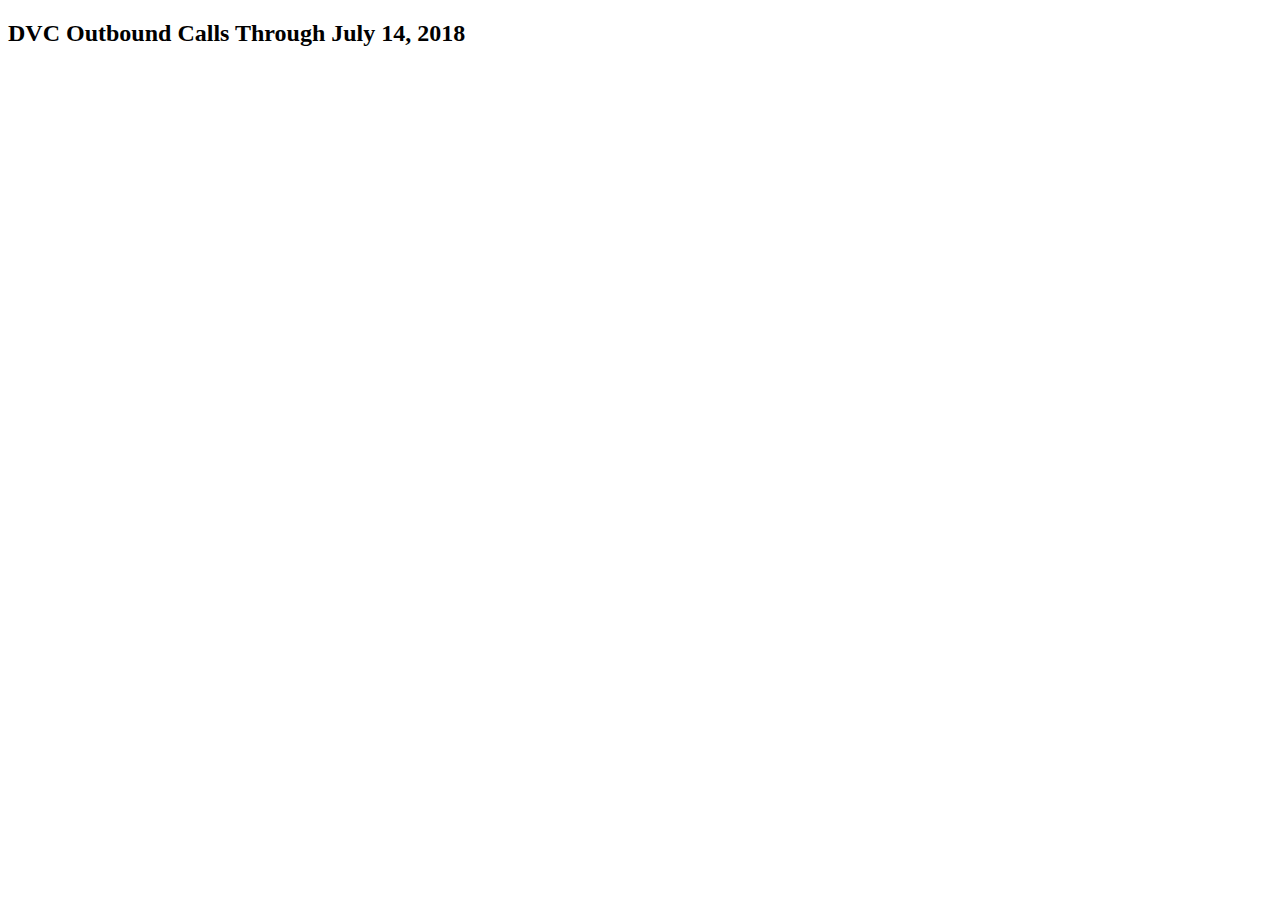
==== commit 0a0d6203: "update phone bank perf" ====
--- a/index.html
+++ b/index.html
@@ -1,125 +1,120 @@
-
-
-
-<!DOCTYPE html>
-<html lang="en">
-    <head>
-        <meta charset="utf-8">
-        <title>DVC Outbound Calls Through June 5, 2018</title>
-        
-<link rel="stylesheet" href="https://cdn.pydata.org/bokeh/release/bokeh-0.12.16.min.css" type="text/css" />
-        
-<script type="text/javascript" src="https://cdn.pydata.org/bokeh/release/bokeh-0.12.16.min.js"></script>
-<script type="text/javascript">
-    Bokeh.set_log_level("info");
-</script>
-    </head>
-    <body>
-	    <h2>DVC Outbound Calls Through Tuesday June 5, 2018</h2>
-        
-        <div class="bk-root">
-            <div class="bk-plotdiv" id="ccbb93f1-9727-4722-b11a-d2c29ed179d9"></div>
-        </div>
-        
-        <script type="application/json" id="5461e142-4574-4a9c-a7f6-862698665f62">
-          {"29af83ec-a400-4d98-bb37-664b85a17cde":{"roots":{"references":[{"attributes":{"callback":null,"factors":["02-26","02-27","02-28","03-01","03-02","03-03","03-04","03-05","03-06","03-07","03-08","03-09","03-10","03-11","03-12","03-13","03-14","03-15","03-17","03-20","03-21","03-22","03-26","03-27","03-28","03-29","03-31","04-02","04-03","04-04","04-05","04-07","04-08","04-09","04-10","04-11","04-12","04-13","04-14","04-15","04-16","04-17","04-18","04-19","04-21","04-22","04-23","04-24","04-28","04-29","04-30","05-01","05-02","05-05","05-06","05-07","05-08","05-09","05-12","05-14","05-15","05-16","05-20","05-21","05-22","05-23","05-26","05-27","05-29","05-30","05-31","06-02","06-03","06-04","06-05"]},"id":"c869a3fb-5309-43cb-ad96-1258027f90f8","type":"FactorRange"},{"attributes":{"callback":null,"factors":["AZ","CA","NY","PA","WI"]},"id":"18c043d6-27b4-4b25-8280-ddd18ca42d5f","type":"FactorRange"},{"attributes":{"fill_alpha":{"value":0.1},"fill_color":{"value":"#1f77b4"},"height":{"value":0.8},"left":{"expr":{"id":"dad994ca-b830-4076-aae6-bb787f9f3f08","type":"Stack"}},"line_alpha":{"value":0.1},"line_color":{"value":"#1f77b4"},"right":{"expr":{"id":"269a179a-dc21-4750-97ea-2c7ce611e5d8","type":"Stack"}},"y":{"field":"state"}},"id":"54f36e14-4b80-40ab-b6bb-325addde7596","type":"HBar"},{"attributes":{"callback":null,"factors":["AZ","CA","NY","PA","WI"]},"id":"3f058c6e-d3a1-466c-bd41-2f71b47aa70f","type":"FactorRange"},{"attributes":{"fill_color":{"value":"#FF7F0E"},"height":{"value":0.8},"left":{"expr":{"id":"dad994ca-b830-4076-aae6-bb787f9f3f08","type":"Stack"}},"line_color":{"value":"#FF7F0E"},"right":{"expr":{"id":"269a179a-dc21-4750-97ea-2c7ce611e5d8","type":"Stack"}},"y":{"field":"state"}},"id":"643b18b0-b377-4cba-a98e-97fdd50c6b02","type":"HBar"},{"attributes":{"items":[{"id":"07cb0069-db91-441c-9f9e-f2c41d21b50d","type":"LegendItem"},{"id":"567fd849-26e9-40cf-958c-eea4fd2cfad7","type":"LegendItem"}],"plot":{"id":"e9a6c83e-e8d9-40db-836f-851363a3a6a5","subtype":"Figure","type":"Plot"}},"id":"ba754fb5-7094-45fb-9d17-35b7a9f91177","type":"Legend"},{"attributes":{"active_drag":"auto","active_inspect":"auto","active_scroll":"auto","active_tap":"auto","logo":null,"tools":[{"id":"e6847b20-1e00-4da3-9bc0-54c9e7b97f6f","type":"HoverTool"},{"id":"626b74b9-cf38-4f05-a53e-bdf0f37c9457","type":"HoverTool"}]},"id":"72049075-d7af-4a3a-a53c-af9dbe043c4d","type":"Toolbar"},{"attributes":{"active_drag":"auto","active_inspect":"auto","active_scroll":"auto","active_tap":"auto","logo":null,"tools":[{"id":"2f0b2434-1b6e-4ec0-ae27-12bb1ac5bc8f","type":"TapTool"},{"id":"c0d712df-2738-45e7-ab75-b8be36766120","type":"HoverTool"},{"id":"831598e2-5f10-4b25-8c53-cb08a6e710cc","type":"HoverTool"}]},"id":"f28f97a8-68c3-427b-a2be-a9238998831c","type":"Toolbar"},{"attributes":{},"id":"8dff40a7-16a2-46d4-83ea-edcdc5ca5615","type":"CategoricalScale"},{"attributes":{"bottom":{"expr":{"id":"5e25add9-a9bd-4b87-9172-b990b0f6f9dc","type":"Stack"}},"fill_color":{"value":"#1F77B4"},"line_color":{"value":"#1F77B4"},"top":{"expr":{"id":"91942f4d-657e-41f7-916b-dd2d21c15731","type":"Stack"}},"width":{"value":0.8},"x":{"field":"call_date"}},"id":"dd287605-1e97-4926-a92d-fa81d60a29ca","type":"VBar"},{"attributes":{"fields":["incomplete","complete"]},"id":"108c6df0-f93a-4b77-ba9e-e3a34892dc05","type":"Stack"},{"attributes":{},"id":"279e3efb-38a8-425a-84c7-3467ad4f3f12","type":"LinearScale"},{"attributes":{},"id":"a80c8351-0591-454e-97dd-3a42dae8ca3c","type":"Selection"},{"attributes":{"data_source":{"id":"e853b9c5-cdd3-4819-9001-185e7ffc51b8","type":"ColumnDataSource"},"glyph":{"id":"47bf5249-ed2d-4803-b2fc-1c42bd64f0d4","type":"HBar"},"hover_glyph":null,"muted_glyph":null,"nonselection_glyph":{"id":"d6dcdb6b-7c61-4217-9c5d-57e786196cd8","type":"HBar"},"selection_glyph":null,"view":{"id":"30691e1c-4885-40d0-b2f8-9ce6484f6489","type":"CDSView"}},"id":"fbf40eed-44b1-4f30-9981-35c1561855ee","type":"GlyphRenderer"},{"attributes":{"source":{"id":"f73671a4-52cb-47f1-b451-ba94349799dc","type":"ColumnDataSource"}},"id":"64ab1c4e-5377-4186-b64d-c5eb3739f266","type":"CDSView"},{"attributes":{},"id":"a5e8b244-495d-4224-a0ef-7dc9984a492b","type":"UnionRenderers"},{"attributes":{"fill_color":{"value":"#1F77B4"},"height":{"value":0.8},"left":{"expr":{"id":"796961df-7c9a-4074-99ba-6655e0d431ff","type":"Stack"}},"line_color":{"value":"#1F77B4"},"right":{"expr":{"id":"8d95ab7b-9602-4539-9d4e-ac1c91f4fb37","type":"Stack"}},"y":{"field":"state"}},"id":"b21f9fb0-e7c3-436d-8b5c-39a96be3d74c","type":"HBar"},{"attributes":{},"id":"fb0dc420-5da6-43ed-bf99-c0c472c2554f","type":"CategoricalTicker"},{"attributes":{},"id":"17e58b3a-ac25-4b45-a3c2-72434150b4c1","type":"LinearScale"},{"attributes":{},"id":"15f75bbf-a2b2-494a-9a1f-0109e2d8b4f5","type":"Selection"},{"attributes":{"plot":null,"text":"DVC phone calls to States (&gt; 150 calls per State), from 02-26 to 06-05: 28491 total outbound calls, 6281 (22%) &gt; 30 seconds"},"id":"328e9585-fc29-4c77-b77d-1fd4db0f8ae2","type":"Title"},{"attributes":{"source":{"id":"f73671a4-52cb-47f1-b451-ba94349799dc","type":"ColumnDataSource"}},"id":"4ea21404-d94b-487a-bc2a-d14776d3e604","type":"CDSView"},{"attributes":{"label":{"value":"incomplete calls"},"renderers":[{"id":"fbf40eed-44b1-4f30-9981-35c1561855ee","type":"GlyphRenderer"}]},"id":"07cb0069-db91-441c-9f9e-f2c41d21b50d","type":"LegendItem"},{"attributes":{"callback":null,"end":12200},"id":"7233578c-ea4c-48ec-aee1-a8694905c199","type":"Range1d"},{"attributes":{},"id":"abb15306-cc4c-4ccb-82b2-2b33bb71b04f","type":"CategoricalTickFormatter"},{"attributes":{"callback":null,"renderers":[{"id":"ca851a12-1ed4-4fc1-98d8-4da9f4a505aa","type":"GlyphRenderer"}],"tooltips":"\n    &lt;div&gt;\n        &lt;div style=\"text-align: center;\"&gt;\n            &lt;span style=\"float: center; font-size: 15px;\"&gt;completed calls: @pct_complete&lt;/span&gt;\n        &lt;/div&gt;\n        &lt;div style=\"text-align: center;\"&gt;\n            &lt;img\n                src=\"@img\" height=\"75%\" width=\"75%\"\n                style=\"float: center; margin: 10px 15px 15px 10px;\"\n                border=\"2\"\n            &gt;&lt;/img&gt;\n        &lt;/div&gt;      \n    &lt;/div&gt;\n    "},"id":"c0d712df-2738-45e7-ab75-b8be36766120","type":"HoverTool"},{"attributes":{"fields":["incomplete"]},"id":"5bb10ba7-c856-485c-8c9c-3c1cadb276af","type":"Stack"},{"attributes":{"callback":null},"id":"2f0b2434-1b6e-4ec0-ae27-12bb1ac5bc8f","type":"TapTool"},{"attributes":{"axis_label":"number of calls","axis_label_text_font":"arial","axis_label_text_font_style":"normal","formatter":{"id":"829e4728-d885-4840-9d84-862081c2a899","type":"BasicTickFormatter"},"major_label_text_font":"arial","minor_tick_line_color":{"value":null},"plot":{"id":"9aff7662-ee11-4413-bcc6-7a81659a0c7f","subtype":"Figure","type":"Plot"},"ticker":{"id":"bfaa4b5a-89f8-4a62-a07f-19bfca534bf4","type":"BasicTicker"}},"id":"d350fbc9-c8f3-4cfe-ba92-6f2ecfc21656","type":"LinearAxis"},{"attributes":{"source":{"id":"e853b9c5-cdd3-4819-9001-185e7ffc51b8","type":"ColumnDataSource"}},"id":"30691e1c-4885-40d0-b2f8-9ce6484f6489","type":"CDSView"},{"attributes":{},"id":"b97938dd-db24-437d-ad56-3f6824187c08","type":"CategoricalTicker"},{"attributes":{"axis_label":"state","axis_label_text_font":"arial","axis_label_text_font_style":"normal","formatter":{"id":"659d15cb-2502-471d-8fb2-b35ee3911b91","type":"CategoricalTickFormatter"},"major_label_text_font":"arial","plot":{"id":"9aff7662-ee11-4413-bcc6-7a81659a0c7f","subtype":"Figure","type":"Plot"},"ticker":{"id":"b97938dd-db24-437d-ad56-3f6824187c08","type":"CategoricalTicker"}},"id":"9b6281f6-43d4-4744-aa0a-7c59d7d9ac97","type":"CategoricalAxis"},{"attributes":{},"id":"bfaa4b5a-89f8-4a62-a07f-19bfca534bf4","type":"BasicTicker"},{"attributes":{"fields":["incomplete","complete"]},"id":"269a179a-dc21-4750-97ea-2c7ce611e5d8","type":"Stack"},{"attributes":{"source":{"id":"e853b9c5-cdd3-4819-9001-185e7ffc51b8","type":"ColumnDataSource"}},"id":"4eb64c6f-aaf0-4625-89a6-4a88edf0d09f","type":"CDSView"},{"attributes":{"plot":{"id":"9aff7662-ee11-4413-bcc6-7a81659a0c7f","subtype":"Figure","type":"Plot"},"ticker":{"id":"bfaa4b5a-89f8-4a62-a07f-19bfca534bf4","type":"BasicTicker"}},"id":"6223039e-82eb-4c83-9965-fefd0743de0d","type":"Grid"},{"attributes":{},"id":"b7ea231b-a6e1-4d6a-b7bd-f9ded6aeb9ab","type":"UnionRenderers"},{"attributes":{},"id":"829e4728-d885-4840-9d84-862081c2a899","type":"BasicTickFormatter"},{"attributes":{"fill_color":{"value":"#1F77B4"},"height":{"value":0.8},"left":{"expr":{"id":"9308deec-cdcc-4737-b8f3-7c985072cdfd","type":"Stack"}},"line_color":{"value":"#1F77B4"},"right":{"expr":{"id":"5bb10ba7-c856-485c-8c9c-3c1cadb276af","type":"Stack"}},"y":{"field":"state"}},"id":"47bf5249-ed2d-4803-b2fc-1c42bd64f0d4","type":"HBar"},{"attributes":{"callback":null,"renderers":[{"id":"73db714a-d6a0-4618-a700-2c335f3e87d0","type":"GlyphRenderer"}],"tooltips":"\n    &lt;div&gt;\n        &lt;div style=\"text-align: center;\"&gt;\n            &lt;span style=\"float: center; font-size: 15px;\"&gt;incomplete calls: @pct_incomplete&lt;/span&gt;\n        &lt;/div&gt;\n        &lt;div style=\"text-align: center;\"&gt;\n            &lt;img\n                src=\"@img\" height=\"75%\" width=\"75%\"\n                style=\"float: center; margin: 10px 15px 15px 10px;\"\n                border=\"2\"\n            &gt;&lt;/img&gt;\n        &lt;/div&gt;      \n    &lt;/div&gt;\n    "},"id":"831598e2-5f10-4b25-8c53-cb08a6e710cc","type":"HoverTool"},{"attributes":{"fill_alpha":{"value":0.1},"fill_color":{"value":"#1f77b4"},"height":{"value":0.8},"left":{"expr":{"id":"796961df-7c9a-4074-99ba-6655e0d431ff","type":"Stack"}},"line_alpha":{"value":0.1},"line_color":{"value":"#1f77b4"},"right":{"expr":{"id":"8d95ab7b-9602-4539-9d4e-ac1c91f4fb37","type":"Stack"}},"y":{"field":"state"}},"id":"730941db-e621-4317-a987-55b1acea66a9","type":"HBar"},{"attributes":{"fill_alpha":{"value":0.1},"fill_color":{"value":"#1f77b4"},"height":{"value":0.8},"left":{"expr":{"id":"32c4ebab-1050-4d29-aa72-54f5b0b4e6a4","type":"Stack"}},"line_alpha":{"value":0.1},"line_color":{"value":"#1f77b4"},"right":{"expr":{"id":"108c6df0-f93a-4b77-ba9e-e3a34892dc05","type":"Stack"}},"y":{"field":"state"}},"id":"c294376a-c3b7-4d82-89ce-0aa7089dfae3","type":"HBar"},{"attributes":{"data_source":{"id":"e853b9c5-cdd3-4819-9001-185e7ffc51b8","type":"ColumnDataSource"},"glyph":{"id":"cd25840c-da27-4b5d-b823-01da806952a0","type":"HBar"},"hover_glyph":null,"muted_glyph":null,"nonselection_glyph":{"id":"c294376a-c3b7-4d82-89ce-0aa7089dfae3","type":"HBar"},"selection_glyph":null,"view":{"id":"4eb64c6f-aaf0-4625-89a6-4a88edf0d09f","type":"CDSView"}},"id":"fc02a198-1c67-4804-a19a-63d8dace48c5","type":"GlyphRenderer"},{"attributes":{"dimension":1,"plot":{"id":"9aff7662-ee11-4413-bcc6-7a81659a0c7f","subtype":"Figure","type":"Plot"},"ticker":{"id":"b97938dd-db24-437d-ad56-3f6824187c08","type":"CategoricalTicker"},"visible":false},"id":"b1086a6b-f878-4c61-af9e-9ec924c5f220","type":"Grid"},{"attributes":{"callback":null},"id":"a2a878d7-0999-4693-9b14-3acb75e9b982","type":"TapTool"},{"attributes":{"data_source":{"id":"f73671a4-52cb-47f1-b451-ba94349799dc","type":"ColumnDataSource"},"glyph":{"id":"643b18b0-b377-4cba-a98e-97fdd50c6b02","type":"HBar"},"hover_glyph":null,"muted_glyph":null,"nonselection_glyph":{"id":"54f36e14-4b80-40ab-b6bb-325addde7596","type":"HBar"},"selection_glyph":null,"view":{"id":"4ea21404-d94b-487a-bc2a-d14776d3e604","type":"CDSView"}},"id":"ca851a12-1ed4-4fc1-98d8-4da9f4a505aa","type":"GlyphRenderer"},{"attributes":{"axis_label":"number of calls","axis_label_text_font":"arial","axis_label_text_font_style":"normal","formatter":{"id":"a023c9a4-9908-45ce-a94e-b952a12390ea","type":"BasicTickFormatter"},"major_label_text_font":"arial","minor_tick_line_color":{"value":null},"plot":{"id":"e9a6c83e-e8d9-40db-836f-851363a3a6a5","subtype":"Figure","type":"Plot"},"ticker":{"id":"360ea9ed-2b0f-4e3d-8fa8-67b3ebd4a98f","type":"BasicTicker"}},"id":"57c3031c-e79a-4192-afef-4b83f21edd1b","type":"LinearAxis"},{"attributes":{"data_source":{"id":"f73671a4-52cb-47f1-b451-ba94349799dc","type":"ColumnDataSource"},"glyph":{"id":"b21f9fb0-e7c3-436d-8b5c-39a96be3d74c","type":"HBar"},"hover_glyph":null,"muted_glyph":null,"nonselection_glyph":{"id":"730941db-e621-4317-a987-55b1acea66a9","type":"HBar"},"selection_glyph":null,"view":{"id":"64ab1c4e-5377-4186-b64d-c5eb3739f266","type":"CDSView"}},"id":"73db714a-d6a0-4618-a700-2c335f3e87d0","type":"GlyphRenderer"},{"attributes":{"fields":[]},"id":"796961df-7c9a-4074-99ba-6655e0d431ff","type":"Stack"},{"attributes":{},"id":"e2c75e9e-0fbd-481b-a34a-fba1069adb5f","type":"CategoricalScale"},{"attributes":{},"id":"a023c9a4-9908-45ce-a94e-b952a12390ea","type":"BasicTickFormatter"},{"attributes":{"below":[{"id":"d350fbc9-c8f3-4cfe-ba92-6f2ecfc21656","type":"LinearAxis"}],"left":[{"id":"9b6281f6-43d4-4744-aa0a-7c59d7d9ac97","type":"CategoricalAxis"}],"plot_height":350,"plot_width":825,"renderers":[{"id":"d350fbc9-c8f3-4cfe-ba92-6f2ecfc21656","type":"LinearAxis"},{"id":"6223039e-82eb-4c83-9965-fefd0743de0d","type":"Grid"},{"id":"9b6281f6-43d4-4744-aa0a-7c59d7d9ac97","type":"CategoricalAxis"},{"id":"b1086a6b-f878-4c61-af9e-9ec924c5f220","type":"Grid"},{"id":"268d1a08-197c-4ff3-8028-c78a55e7c3fb","type":"Legend"},{"id":"73db714a-d6a0-4618-a700-2c335f3e87d0","type":"GlyphRenderer"},{"id":"ca851a12-1ed4-4fc1-98d8-4da9f4a505aa","type":"GlyphRenderer"}],"title":{"id":"328e9585-fc29-4c77-b77d-1fd4db0f8ae2","type":"Title"},"toolbar":{"id":"f28f97a8-68c3-427b-a2be-a9238998831c","type":"Toolbar"},"toolbar_location":null,"x_range":{"id":"7233578c-ea4c-48ec-aee1-a8694905c199","type":"Range1d"},"x_scale":{"id":"79532383-1f37-4616-ab1d-e0f340567bab","type":"LinearScale"},"y_range":{"id":"18c043d6-27b4-4b25-8280-ddd18ca42d5f","type":"FactorRange"},"y_scale":{"id":"0cd9eb97-d78d-4b43-b9d0-c375580231a8","type":"CategoricalScale"}},"id":"9aff7662-ee11-4413-bcc6-7a81659a0c7f","subtype":"Figure","type":"Plot"},{"attributes":{"label":{"value":"completed calls"},"renderers":[{"id":"fc02a198-1c67-4804-a19a-63d8dace48c5","type":"GlyphRenderer"}]},"id":"567fd849-26e9-40cf-958c-eea4fd2cfad7","type":"LegendItem"},{"attributes":{"axis_label":"state","axis_label_text_font":"arial","axis_label_text_font_style":"normal","formatter":{"id":"abb15306-cc4c-4ccb-82b2-2b33bb71b04f","type":"CategoricalTickFormatter"},"major_label_text_font":"arial","plot":{"id":"e9a6c83e-e8d9-40db-836f-851363a3a6a5","subtype":"Figure","type":"Plot"},"ticker":{"id":"fb0dc420-5da6-43ed-bf99-c0c472c2554f","type":"CategoricalTicker"}},"id":"ef9964f5-04f8-43fc-ac4d-8262f02f8f13","type":"CategoricalAxis"},{"attributes":{},"id":"360ea9ed-2b0f-4e3d-8fa8-67b3ebd4a98f","type":"BasicTicker"},{"attributes":{"fields":["incomplete"]},"id":"dad994ca-b830-4076-aae6-bb787f9f3f08","type":"Stack"},{"attributes":{"fields":["incomplete"]},"id":"32c4ebab-1050-4d29-aa72-54f5b0b4e6a4","type":"Stack"},{"attributes":{},"id":"79532383-1f37-4616-ab1d-e0f340567bab","type":"LinearScale"},{"attributes":{"plot":{"id":"e9a6c83e-e8d9-40db-836f-851363a3a6a5","subtype":"Figure","type":"Plot"},"ticker":{"id":"360ea9ed-2b0f-4e3d-8fa8-67b3ebd4a98f","type":"BasicTicker"}},"id":"9e321403-2896-4c51-afd3-fd4c2d8c5a58","type":"Grid"},{"attributes":{"dimension":1,"plot":{"id":"e9a6c83e-e8d9-40db-836f-851363a3a6a5","subtype":"Figure","type":"Plot"},"ticker":{"id":"fb0dc420-5da6-43ed-bf99-c0c472c2554f","type":"CategoricalTicker"},"visible":false},"id":"5109a985-da25-4205-85ed-e4cad5dc9807","type":"Grid"},{"attributes":{"label":{"value":"incomplete calls"},"renderers":[{"id":"73db714a-d6a0-4618-a700-2c335f3e87d0","type":"GlyphRenderer"}]},"id":"940c2f20-552e-431b-81b6-8819d848ce4f","type":"LegendItem"},{"attributes":{"fields":["incomplete"]},"id":"8d95ab7b-9602-4539-9d4e-ac1c91f4fb37","type":"Stack"},{"attributes":{"fill_alpha":{"value":0.1},"fill_color":{"value":"#1f77b4"},"height":{"value":0.8},"left":{"expr":{"id":"9308deec-cdcc-4737-b8f3-7c985072cdfd","type":"Stack"}},"line_alpha":{"value":0.1},"line_color":{"value":"#1f77b4"},"right":{"expr":{"id":"5bb10ba7-c856-485c-8c9c-3c1cadb276af","type":"Stack"}},"y":{"field":"state"}},"id":"d6dcdb6b-7c61-4217-9c5d-57e786196cd8","type":"HBar"},{"attributes":{"data_source":{"id":"e3ec7b85-2c64-40c0-ab37-781f55e2fe12","type":"ColumnDataSource"},"glyph":{"id":"4c61082b-197a-4cb7-98af-6b3d846c747a","type":"VBar"},"hover_glyph":null,"muted_glyph":null,"nonselection_glyph":{"id":"d934b433-e8b8-45f6-b44e-05c56b1f707e","type":"VBar"},"selection_glyph":null,"view":{"id":"5bdfd355-40ed-4746-b94a-d5be5e09a780","type":"CDSView"}},"id":"cdcb1aee-76b8-43d6-a187-e07715443469","type":"GlyphRenderer"},{"attributes":{},"id":"659d15cb-2502-471d-8fb2-b35ee3911b91","type":"CategoricalTickFormatter"},{"attributes":{"fill_color":{"value":"#FF7F0E"},"height":{"value":0.8},"left":{"expr":{"id":"32c4ebab-1050-4d29-aa72-54f5b0b4e6a4","type":"Stack"}},"line_color":{"value":"#FF7F0E"},"right":{"expr":{"id":"108c6df0-f93a-4b77-ba9e-e3a34892dc05","type":"Stack"}},"y":{"field":"state"}},"id":"cd25840c-da27-4b5d-b823-01da806952a0","type":"HBar"},{"attributes":{"callback":null,"data":{"call_date":["02-26","02-27","02-28","03-01","03-02","03-03","03-04","03-05","03-06","03-07","03-08","03-09","03-10","03-11","03-12","03-13","03-14","03-15","03-17","03-20","03-21","03-22","03-26","03-27","03-28","03-29","03-31","04-02","04-03","04-04","04-05","04-07","04-08","04-09","04-10","04-11","04-12","04-13","04-14","04-15","04-16","04-17","04-18","04-19","04-21","04-22","04-23","04-24","04-28","04-29","04-30","05-01","05-02","05-05","05-06","05-07","05-08","05-09","05-12","05-14","05-15","05-16","05-20","05-21","05-22","05-23","05-26","05-27","05-29","05-30","05-31","06-02","06-03","06-04","06-05"],"complete":{"__ndarray__":"AAAAAAAAAAAAAAAAAAAIQAAAAAAAADVAAAAAAAAAMUAAAAAAAIBJQAAAAAAAADtAAAAAAAAAMUAAAAAAAAA2QAAAAAAAgE5AAAAAAAAANkAAAAAAAAA/QAAAAAAAADJAAAAAAAAANkAAAAAAAKBjQAAAAAAAADNAAAAAAAAAO0AAAAAAAAA4QAAAAAAAAEZAAAAAAAAACEAAAAAAAABZQAAAAAAAIGJAAAAAAACAREAAAAAAAMBcQAAAAAAAAEJAAAAAAADAUEAAAAAAAAA/[base64]/AAAAAAAA8D8AAAAAAAAAAAAAAAAAAF9AAAAAAACAVUAAAAAAAAAiQAAAAAAAAEZAAAAAAAAATUAAAAAAAAAUQAAAAAAAAD5AAAAAAAAAMkAAAAAAAAA/QAAAAAAAACBAAAAAAAAAQ0AAAAAAAABQQAAAAAAAAEFAAAAAAACAQEAAAAAAAIBSQAAAAAAAgENAAAAAAAAAJkAAAAAAAAAAQAAAAAAAmINAAAAAAABIgkAAAAAAAMBuQAAAAAAAYHtA","dtype":"float64","shape":[75]},"img":["https://demvolctr.github.io/date_jpegs/02-26.jpg","https://demvolctr.github.io/date_jpegs/02-27.jpg","https://demvolctr.github.io/date_jpegs/02-28.jpg","https://demvolctr.github.io/date_jpegs/03-01.jpg","https://demvolctr.github.io/date_jpegs/03-02.jpg","https://demvolctr.github.io/date_jpegs/03-03.jpg","https://demvolctr.github.io/date_jpegs/03-04.jpg","https://demvolctr.github.io/date_jpegs/03-05.jpg","https://demvolctr.github.io/date_jpegs/03-06.jpg","https://demvolctr.github.io/date_jpegs/03-07.jpg","https://demvolctr.github.io/date_jpegs/03-08.jpg","https://demvolctr.github.io/date_jpegs/03-09.jpg","https://demvolctr.github.io/date_jpegs/03-10.jpg","https://demvolctr.github.io/date_jpegs/03-11.jpg","https://demvolctr.github.io/date_jpegs/03-12.jpg","https://demvolctr.github.io/date_jpegs/03-13.jpg","https://demvolctr.github.io/date_jpegs/03-14.jpg","https://demvolctr.github.io/date_jpegs/03-15.jpg","https://demvolctr.github.io/date_jpegs/03-17.jpg","https://demvolctr.github.io/date_jpegs/03-20.jpg","https://demvolctr.github.io/date_jpegs/03-21.jpg","https://demvolctr.github.io/date_jpegs/03-22.jpg","https://demvolctr.github.io/date_jpegs/03-26.jpg","https://demvolctr.github.io/date_jpegs/03-27.jpg","https://demvolctr.github.io/date_jpegs/03-28.jpg","https://demvolctr.github.io/date_jpegs/03-29.jpg","https://demvolctr.github.io/date_jpegs/03-31.jpg","https://demvolctr.github.io/date_jpegs/04-02.jpg","https://demvolctr.github.io/date_jpegs/04-03.jpg","https://demvolctr.github.io/date_jpegs/04-04.jpg","https://demvolctr.github.io/date_jpegs/04-05.jpg","https://demvolctr.github.io/date_jpegs/04-07.jpg","https://demvolctr.github.io/date_jpegs/04-08.jpg","https://demvolctr.github.io/date_jpegs/04-09.jpg","https://demvolctr.github.io/date_jpegs/04-10.jpg","https://demvolctr.github.io/date_jpegs/04-11.jpg","https://demvolctr.github.io/date_jpegs/04-12.jpg","https://demvolctr.github.io/date_jpegs/04-13.jpg","https://demvolctr.github.io/date_jpegs/04-14.jpg","https://demvolctr.github.io/date_jpegs/04-15.jpg","https://demvolctr.github.io/date_jpegs/04-16.jpg","https://demvolctr.github.io/date_jpegs/04-17.jpg","https://demvolctr.github.io/date_jpegs/04-18.jpg","https://demvolctr.github.io/date_jpegs/04-19.jpg","https://demvolctr.github.io/date_jpegs/04-21.jpg","https://demvolctr.github.io/date_jpegs/04-22.jpg","https://demvolctr.github.io/date_jpegs/04-23.jpg","https://demvolctr.github.io/date_jpegs/04-24.jpg","https://demvolctr.github.io/date_jpegs/04-28.jpg","https://demvolctr.github.io/date_jpegs/04-29.jpg","https://demvolctr.github.io/date_jpegs/04-30.jpg","https://demvolctr.github.io/date_jpegs/05-01.jpg","https://demvolctr.github.io/date_jpegs/05-02.jpg","https://demvolctr.github.io/date_jpegs/05-05.jpg","https://demvolctr.github.io/date_jpegs/05-06.jpg","https://demvolctr.github.io/date_jpegs/05-07.jpg","https://demvolctr.github.io/date_jpegs/05-08.jpg","https://demvolctr.github.io/date_jpegs/05-09.jpg","https://demvolctr.github.io/date_jpegs/05-12.jpg","https://demvolctr.github.io/date_jpegs/05-14.jpg","https://demvolctr.github.io/date_jpegs/05-15.jpg","https://demvolctr.github.io/date_jpegs/05-16.jpg","https://demvolctr.github.io/date_jpegs/05-20.jpg","https://demvolctr.github.io/date_jpegs/05-21.jpg","https://demvolctr.github.io/date_jpegs/05-22.jpg","https://demvolctr.github.io/date_jpegs/05-23.jpg","https://demvolctr.github.io/date_jpegs/05-26.jpg","https://demvolctr.github.io/date_jpegs/05-27.jpg","https://demvolctr.github.io/date_jpegs/05-29.jpg","https://demvolctr.github.io/date_jpegs/05-30.jpg","https://demvolctr.github.io/date_jpegs/05-31.jpg","https://demvolctr.github.io/date_jpegs/06-02.jpg","https://demvolctr.github.io/date_jpegs/06-03.jpg","https://demvolctr.github.io/date_jpegs/06-04.jpg","https://demvolctr.github.io/date_jpegs/06-05.jpg"],"incomplete":{"__ndarray__":"[base64]","dtype":"float64","shape":[75]},"pct_complete":["0/4 =  0%","3/64 =  5%","21/144 = 15%","17/231 =  7%","51/667 =  8%","27/139 = 19%","17/23 = 74%","22/65 = 34%","61/464 = 13%","22/38 = 58%","31/67 = 46%","18/52 = 35%","22/32 = 69%","157/611 = 26%","19/86 = 22%","27/27 = 100%","24/94 = 26%","44/151 = 29%","3/8 = 38%","100/195 = 51%","145/290 = 50%","41/163 = 25%","115/213 = 54%","36/234 = 15%","67/392 = 17%","31/300 = 10%","53/307 = 17%","65/447 = 15%","127/919 = 14%","43/94 = 46%","20/141 = 14%","40/325 = 12%","53/415 = 13%","35/228 = 15%","25/216 = 12%","63/490 = 13%","93/587 = 16%","0/3 =  0%","57/498 = 11%","180/341 = 53%","121/238 = 51%","96/469 = 20%","28/66 = 42%","251/593 = 42%","249/425 = 59%","207/355 = 58%","415/790 = 53%","730/1255 = 58%","6/25 = 24%","0/1 =  0%","1/86 =  1%","1/47 =  2%","0/2 =  0%","124/650 = 19%","86/587 = 15%","9/86 = 10%","44/171 = 26%","58/195 = 30%","5/31 = 16%","30/96 = 31%","18/95 = 19%","31/51 = 61%","8/30 = 27%","38/56 = 68%","64/117 = 55%","34/57 = 60%","33/197 = 17%","74/215 = 34%","39/98 = 40%","11/14 = 79%","2/55 =  4%","627/2345 = 27%","585/4238 = 14%","246/2797 =  9%","438/3578 = 12%"],"pct_incomplete":["4/4 = 100%","61/64 = 95%","123/144 = 85%","214/231 = 93%","616/667 = 92%","112/139 = 81%","6/23 = 26%","43/65 = 66%","403/464 = 87%","16/38 = 42%","36/67 = 54%","34/52 = 65%","10/32 = 31%","454/611 = 74%","67/86 = 78%","0/27 =  0%","70/94 = 74%","107/151 = 71%","5/8 = 62%","95/195 = 49%","145/290 = 50%","122/163 = 75%","98/213 = 46%","198/234 = 85%","325/392 = 83%","269/300 = 90%","254/307 = 83%","382/447 = 85%","792/919 = 86%","51/94 = 54%","121/141 = 86%","285/325 = 88%","362/415 = 87%","193/228 = 85%","191/216 = 88%","427/490 = 87%","494/587 = 84%","3/3 = 100%","441/498 = 89%","161/341 = 47%","117/238 = 49%","373/469 = 80%","38/66 = 58%","342/593 = 58%","176/425 = 41%","148/355 = 42%","375/790 = 47%","525/1255 = 42%","19/25 = 76%","1/1 = 100%","85/86 = 99%","46/47 = 98%","2/2 = 100%","526/650 = 81%","501/587 = 85%","77/86 = 90%","127/171 = 74%","137/195 = 70%","26/31 = 84%","66/96 = 69%","77/95 = 81%","20/51 = 39%","22/30 = 73%","18/56 = 32%","53/117 = 45%","23/57 = 40%","164/197 = 83%","141/215 = 66%","59/98 = 60%","3/14 = 21%","53/55 = 96%","1718/2345 = 73%","3653/4238 = 86%","2551/2797 = 91%","3140/3578 = 88%"]},"selected":{"id":"fa34283a-8dc4-40c0-a495-a4338de5c1ef","type":"Selection"},"selection_policy":{"id":"4856691c-51c3-4e29-bfc2-355de0f106f0","type":"UnionRenderers"}},"id":"43d6e897-e559-490e-ada1-9e7669332d7c","type":"ColumnDataSource"},{"attributes":{"below":[{"id":"88b5a01a-3af3-49b9-89a5-b660042b832e","type":"CategoricalAxis"}],"left":[{"id":"62a73768-6a22-4db8-917c-7ee7887fd347","type":"LinearAxis"}],"plot_height":350,"plot_width":825,"renderers":[{"id":"88b5a01a-3af3-49b9-89a5-b660042b832e","type":"CategoricalAxis"},{"id":"36fd7961-21ab-4fd2-980c-1aa329b6e10e","type":"Grid"},{"id":"62a73768-6a22-4db8-917c-7ee7887fd347","type":"LinearAxis"},{"id":"9e71045c-ecc5-495e-ac30-ef4b59c0d7dd","type":"Grid"},{"id":"c22436d8-7d6c-4b4e-9df5-dcea618a5b8f","type":"Legend"},{"id":"7f8b0e0f-5fc9-497a-a8f6-4f4c3918367f","type":"GlyphRenderer"},{"id":"ded0355f-cdaa-48e6-824d-634bb80b77f0","type":"GlyphRenderer"}],"title":{"id":"164db1e8-699c-4a87-ac1b-daa8bdc878e1","type":"Title"},"toolbar":{"id":"72049075-d7af-4a3a-a53c-af9dbe043c4d","type":"Toolbar"},"toolbar_location":null,"x_range":{"id":"c869a3fb-5309-43cb-ad96-1258027f90f8","type":"FactorRange"},"x_scale":{"id":"8dff40a7-16a2-46d4-83ea-edcdc5ca5615","type":"CategoricalScale"},"y_range":{"id":"9301322e-2784-468c-9547-d8487d9afccd","type":"Range1d"},"y_scale":{"id":"17e58b3a-ac25-4b45-a3c2-72434150b4c1","type":"LinearScale"}},"id":"ee962f0c-e2a7-402f-b468-b5f527c8abe0","subtype":"Figure","type":"Plot"},{"attributes":{"items":[{"id":"940c2f20-552e-431b-81b6-8819d848ce4f","type":"LegendItem"},{"id":"1ae7221d-de06-476b-a0c8-9b7bf3e3a3ce","type":"LegendItem"}],"plot":{"id":"9aff7662-ee11-4413-bcc6-7a81659a0c7f","subtype":"Figure","type":"Plot"}},"id":"268d1a08-197c-4ff3-8028-c78a55e7c3fb","type":"Legend"},{"attributes":{"callback":null,"data":{"call_date":["02-26","02-27","02-28","03-01","03-02","03-03","03-04","03-05","03-06","03-07","03-08","03-09","03-10","03-11","03-12","03-13","03-14","03-15","03-17","03-20","03-21","03-22","03-26","03-27","03-28","03-29","03-31","04-02","04-03","04-04","04-05","04-07","04-08","04-09","04-10","04-11","04-12","04-13","04-14","04-15","04-16","04-17","04-18","04-19","04-21","04-22","04-23","04-24","04-28","04-29","04-30","05-01","05-02","05-05","05-06","05-07","05-08","05-09","05-12","05-14","05-15","05-16","05-20","05-21","05-22","05-23","05-26","05-27","05-29","05-30","05-31","06-02","06-03","06-04","06-05"],"complete":{"__ndarray__":"AAAAAAAAAAAAAAAAAAAIQAAAAAAAADVAAAAAAAAAMUAAAAAAAIBJQAAAAAAAADtAAAAAAAAAMUAAAAAAAAA2QAAAAAAAgE5AAAAAAAAANkAAAAAAAAA/QAAAAAAAADJAAAAAAAAANkAAAAAAAKBjQAAAAAAAADNAAAAAAAAAO0AAAAAAAAA4QAAAAAAAAEZAAAAAAAAACEAAAAAAAABZQAAAAAAAIGJAAAAAAACAREAAAAAAAMBcQAAAAAAAAEJAAAAAAADAUEAAAAAAAAA/[base64]/AAAAAAAA8D8AAAAAAAAAAAAAAAAAAF9AAAAAAACAVUAAAAAAAAAiQAAAAAAAAEZAAAAAAAAATUAAAAAAAAAUQAAAAAAAAD5AAAAAAAAAMkAAAAAAAAA/QAAAAAAAACBAAAAAAAAAQ0AAAAAAAABQQAAAAAAAAEFAAAAAAACAQEAAAAAAAIBSQAAAAAAAgENAAAAAAAAAJkAAAAAAAAAAQAAAAAAAmINAAAAAAABIgkAAAAAAAMBuQAAAAAAAYHtA","dtype":"float64","shape":[75]},"img":["https://demvolctr.github.io/date_jpegs/02-26.jpg","https://demvolctr.github.io/date_jpegs/02-27.jpg","https://demvolctr.github.io/date_jpegs/02-28.jpg","https://demvolctr.github.io/date_jpegs/03-01.jpg","https://demvolctr.github.io/date_jpegs/03-02.jpg","https://demvolctr.github.io/date_jpegs/03-03.jpg","https://demvolctr.github.io/date_jpegs/03-04.jpg","https://demvolctr.github.io/date_jpegs/03-05.jpg","https://demvolctr.github.io/date_jpegs/03-06.jpg","https://demvolctr.github.io/date_jpegs/03-07.jpg","https://demvolctr.github.io/date_jpegs/03-08.jpg","https://demvolctr.github.io/date_jpegs/03-09.jpg","https://demvolctr.github.io/date_jpegs/03-10.jpg","https://demvolctr.github.io/date_jpegs/03-11.jpg","https://demvolctr.github.io/date_jpegs/03-12.jpg","https://demvolctr.github.io/date_jpegs/03-13.jpg","https://demvolctr.github.io/date_jpegs/03-14.jpg","https://demvolctr.github.io/date_jpegs/03-15.jpg","https://demvolctr.github.io/date_jpegs/03-17.jpg","https://demvolctr.github.io/date_jpegs/03-20.jpg","https://demvolctr.github.io/date_jpegs/03-21.jpg","https://demvolctr.github.io/date_jpegs/03-22.jpg","https://demvolctr.github.io/date_jpegs/03-26.jpg","https://demvolctr.github.io/date_jpegs/03-27.jpg","https://demvolctr.github.io/date_jpegs/03-28.jpg","https://demvolctr.github.io/date_jpegs/03-29.jpg","https://demvolctr.github.io/date_jpegs/03-31.jpg","https://demvolctr.github.io/date_jpegs/04-02.jpg","https://demvolctr.github.io/date_jpegs/04-03.jpg","https://demvolctr.github.io/date_jpegs/04-04.jpg","https://demvolctr.github.io/date_jpegs/04-05.jpg","https://demvolctr.github.io/date_jpegs/04-07.jpg","https://demvolctr.github.io/date_jpegs/04-08.jpg","https://demvolctr.github.io/date_jpegs/04-09.jpg","https://demvolctr.github.io/date_jpegs/04-10.jpg","https://demvolctr.github.io/date_jpegs/04-11.jpg","https://demvolctr.github.io/date_jpegs/04-12.jpg","https://demvolctr.github.io/date_jpegs/04-13.jpg","https://demvolctr.github.io/date_jpegs/04-14.jpg","https://demvolctr.github.io/date_jpegs/04-15.jpg","https://demvolctr.github.io/date_jpegs/04-16.jpg","https://demvolctr.github.io/date_jpegs/04-17.jpg","https://demvolctr.github.io/date_jpegs/04-18.jpg","https://demvolctr.github.io/date_jpegs/04-19.jpg","https://demvolctr.github.io/date_jpegs/04-21.jpg","https://demvolctr.github.io/date_jpegs/04-22.jpg","https://demvolctr.github.io/date_jpegs/04-23.jpg","https://demvolctr.github.io/date_jpegs/04-24.jpg","https://demvolctr.github.io/date_jpegs/04-28.jpg","https://demvolctr.github.io/date_jpegs/04-29.jpg","https://demvolctr.github.io/date_jpegs/04-30.jpg","https://demvolctr.github.io/date_jpegs/05-01.jpg","https://demvolctr.github.io/date_jpegs/05-02.jpg","https://demvolctr.github.io/date_jpegs/05-05.jpg","https://demvolctr.github.io/date_jpegs/05-06.jpg","https://demvolctr.github.io/date_jpegs/05-07.jpg","https://demvolctr.github.io/date_jpegs/05-08.jpg","https://demvolctr.github.io/date_jpegs/05-09.jpg","https://demvolctr.github.io/date_jpegs/05-12.jpg","https://demvolctr.github.io/date_jpegs/05-14.jpg","https://demvolctr.github.io/date_jpegs/05-15.jpg","https://demvolctr.github.io/date_jpegs/05-16.jpg","https://demvolctr.github.io/date_jpegs/05-20.jpg","https://demvolctr.github.io/date_jpegs/05-21.jpg","https://demvolctr.github.io/date_jpegs/05-22.jpg","https://demvolctr.github.io/date_jpegs/05-23.jpg","https://demvolctr.github.io/date_jpegs/05-26.jpg","https://demvolctr.github.io/date_jpegs/05-27.jpg","https://demvolctr.github.io/date_jpegs/05-29.jpg","https://demvolctr.github.io/date_jpegs/05-30.jpg","https://demvolctr.github.io/date_jpegs/05-31.jpg","https://demvolctr.github.io/date_jpegs/06-02.jpg","https://demvolctr.github.io/date_jpegs/06-03.jpg","https://demvolctr.github.io/date_jpegs/06-04.jpg","https://demvolctr.github.io/date_jpegs/06-05.jpg"],"incomplete":{"__ndarray__":"[base64]","dtype":"float64","shape":[75]},"pct_complete":["0/4 =  0%","3/64 =  5%","21/144 = 15%","17/231 =  7%","51/667 =  8%","27/139 = 19%","17/23 = 74%","22/65 = 34%","61/464 = 13%","22/38 = 58%","31/67 = 46%","18/52 = 35%","22/32 = 69%","157/611 = 26%","19/86 = 22%","27/27 = 100%","24/94 = 26%","44/151 = 29%","3/8 = 38%","100/195 = 51%","145/290 = 50%","41/163 = 25%","115/213 = 54%","36/234 = 15%","67/392 = 17%","31/300 = 10%","53/307 = 17%","65/447 = 15%","127/919 = 14%","43/94 = 46%","20/141 = 14%","40/325 = 12%","53/415 = 13%","35/228 = 15%","25/216 = 12%","63/490 = 13%","93/587 = 16%","0/3 =  0%","57/498 = 11%","180/341 = 53%","121/238 = 51%","96/469 = 20%","28/66 = 42%","251/593 = 42%","249/425 = 59%","207/355 = 58%","415/790 = 53%","730/1255 = 58%","6/25 = 24%","0/1 =  0%","1/86 =  1%","1/47 =  2%","0/2 =  0%","124/650 = 19%","86/587 = 15%","9/86 = 10%","44/171 = 26%","58/195 = 30%","5/31 = 16%","30/96 = 31%","18/95 = 19%","31/51 = 61%","8/30 = 27%","38/56 = 68%","64/117 = 55%","34/57 = 60%","33/197 = 17%","74/215 = 34%","39/98 = 40%","11/14 = 79%","2/55 =  4%","627/2345 = 27%","585/4238 = 14%","246/2797 =  9%","438/3578 = 12%"],"pct_incomplete":["4/4 = 100%","61/64 = 95%","123/144 = 85%","214/231 = 93%","616/667 = 92%","112/139 = 81%","6/23 = 26%","43/65 = 66%","403/464 = 87%","16/38 = 42%","36/67 = 54%","34/52 = 65%","10/32 = 31%","454/611 = 74%","67/86 = 78%","0/27 =  0%","70/94 = 74%","107/151 = 71%","5/8 = 62%","95/195 = 49%","145/290 = 50%","122/163 = 75%","98/213 = 46%","198/234 = 85%","325/392 = 83%","269/300 = 90%","254/307 = 83%","382/447 = 85%","792/919 = 86%","51/94 = 54%","121/141 = 86%","285/325 = 88%","362/415 = 87%","193/228 = 85%","191/216 = 88%","427/490 = 87%","494/587 = 84%","3/3 = 100%","441/498 = 89%","161/341 = 47%","117/238 = 49%","373/469 = 80%","38/66 = 58%","342/593 = 58%","176/425 = 41%","148/355 = 42%","375/790 = 47%","525/1255 = 42%","19/25 = 76%","1/1 = 100%","85/86 = 99%","46/47 = 98%","2/2 = 100%","526/650 = 81%","501/587 = 85%","77/86 = 90%","127/171 = 74%","137/195 = 70%","26/31 = 84%","66/96 = 69%","77/95 = 81%","20/51 = 39%","22/30 = 73%","18/56 = 32%","53/117 = 45%","23/57 = 40%","164/197 = 83%","141/215 = 66%","59/98 = 60%","3/14 = 21%","53/55 = 96%","1718/2345 = 73%","3653/4238 = 86%","2551/2797 = 91%","3140/3578 = 88%"]},"selected":{"id":"4f1e3eb9-7187-46f2-9762-de0a24d889d9","type":"Selection"},"selection_policy":{"id":"349ffd7b-4245-45aa-a122-4a9d11d6d367","type":"UnionRenderers"}},"id":"7dc3a90f-967d-4936-8227-64892ddee861","type":"ColumnDataSource"},{"attributes":{},"id":"0cd9eb97-d78d-4b43-b9d0-c375580231a8","type":"CategoricalScale"},{"attributes":{},"id":"7141be2a-6475-464b-a648-13ff13a17462","type":"CategoricalTickFormatter"},{"attributes":{"label":{"value":"completed calls"},"renderers":[{"id":"ca851a12-1ed4-4fc1-98d8-4da9f4a505aa","type":"GlyphRenderer"}]},"id":"1ae7221d-de06-476b-a0c8-9b7bf3e3a3ce","type":"LegendItem"},{"attributes":{"callback":null,"data":{"complete":[2534,3030,306,242,169],"img":["https://demvolctr.github.io/state_jpegs/AZ.jpg","https://demvolctr.github.io/state_jpegs/CA.jpg","https://demvolctr.github.io/state_jpegs/NY.jpg","https://demvolctr.github.io/state_jpegs/PA.jpg","https://demvolctr.github.io/state_jpegs/WI.jpg"],"incomplete":[4839,14101,250,2083,937],"pct_complete":["2534/7373 = 34%","3030/17131 = 18%","306/556 = 55%","242/2325 = 10%","169/1106 = 15%"],"pct_incomplete":["4839/7373 = 66%","14101/17131 = 82%","250/556 = 45%","2083/2325 = 90%","937/1106 = 85%"],"state":["AZ","CA","NY","PA","WI"]},"selected":{"id":"15f75bbf-a2b2-494a-9a1f-0109e2d8b4f5","type":"Selection"},"selection_policy":{"id":"b7ea231b-a6e1-4d6a-b7bd-f9ded6aeb9ab","type":"UnionRenderers"}},"id":"e853b9c5-cdd3-4819-9001-185e7ffc51b8","type":"ColumnDataSource"},{"attributes":{"plot":null,"text":"DVC phone calls from 03-01 to 06-05 (75 days with &gt;1 call): 29876 total outbound calls, 6684 (22%) &gt; 30 seconds"},"id":"17bad6f8-dc4c-46c5-b097-6e4f0b0bf521","type":"Title"},{"attributes":{"items":[{"id":"d90d79e8-95ea-432f-89b8-2981dc21255e","type":"LegendItem"},{"id":"7e3f6f2b-11a4-48d2-92fd-d6b284a296cd","type":"LegendItem"}],"location":"top_left","plot":{"id":"ee962f0c-e2a7-402f-b468-b5f527c8abe0","subtype":"Figure","type":"Plot"}},"id":"c22436d8-7d6c-4b4e-9df5-dcea618a5b8f","type":"Legend"},{"attributes":{"fields":["incomplete","complete"]},"id":"fee18ce4-5764-4129-b15f-4441e2d12b22","type":"Stack"},{"attributes":{"fields":["incomplete","complete"]},"id":"2acc2c53-890d-486b-b6fd-e0457d02c840","type":"Stack"},{"attributes":{"callback":null,"data":{"complete":[2534,3030,306,242,169],"img":["https://demvolctr.github.io/state_jpegs/AZ.jpg","https://demvolctr.github.io/state_jpegs/CA.jpg","https://demvolctr.github.io/state_jpegs/NY.jpg","https://demvolctr.github.io/state_jpegs/PA.jpg","https://demvolctr.github.io/state_jpegs/WI.jpg"],"incomplete":[4839,14101,250,2083,937],"pct_complete":["2534/7373 = 34%","3030/17131 = 18%","306/556 = 55%","242/2325 = 10%","169/1106 = 15%"],"pct_incomplete":["4839/7373 = 66%","14101/17131 = 82%","250/556 = 45%","2083/2325 = 90%","937/1106 = 85%"],"state":["AZ","CA","NY","PA","WI"]},"selected":{"id":"a80c8351-0591-454e-97dd-3a42dae8ca3c","type":"Selection"},"selection_policy":{"id":"a5e8b244-495d-4224-a0ef-7dc9984a492b","type":"UnionRenderers"}},"id":"f73671a4-52cb-47f1-b451-ba94349799dc","type":"ColumnDataSource"},{"attributes":{},"id":"6a4e0702-418e-4bb3-98c8-cf6afedc0b39","type":"BasicTickFormatter"},{"attributes":{"callback":null,"factors":["02-26","02-27","02-28","03-01","03-02","03-03","03-04","03-05","03-06","03-07","03-08","03-09","03-10","03-11","03-12","03-13","03-14","03-15","03-17","03-20","03-21","03-22","03-26","03-27","03-28","03-29","03-31","04-02","04-03","04-04","04-05","04-07","04-08","04-09","04-10","04-11","04-12","04-13","04-14","04-15","04-16","04-17","04-18","04-19","04-21","04-22","04-23","04-24","04-28","04-29","04-30","05-01","05-02","05-05","05-06","05-07","05-08","05-09","05-12","05-14","05-15","05-16","05-20","05-21","05-22","05-23","05-26","05-27","05-29","05-30","05-31","06-02","06-03","06-04","06-05"]},"id":"50d58806-176e-449e-b61e-8cc5fada8c4e","type":"FactorRange"},{"attributes":{},"id":"4f1e3eb9-7187-46f2-9762-de0a24d889d9","type":"Selection"},{"attributes":{"active_drag":"auto","active_inspect":"auto","active_scroll":"auto","active_tap":"auto","logo":null,"tools":[{"id":"cd483a4a-bacb-4473-ae5e-ff8ffc9c788b","type":"HoverTool"},{"id":"3df53736-de68-4901-b062-1a72140dd67f","type":"HoverTool"}]},"id":"f1ce633c-601b-4388-ab32-3f5253ef16c7","type":"Toolbar"},{"attributes":{"callback":null,"renderers":[{"id":"427a81d3-fb46-45ec-b0df-b6322e9d651b","type":"GlyphRenderer"}],"tooltips":"\n    &lt;div&gt;\n        &lt;div style=\"text-align: center;\"&gt;\n            &lt;span style=\"float: center; font-size: 15px;\"&gt;completed calls: @pct_complete&lt;/span&gt;\n        &lt;/div&gt;\n        &lt;div style=\"text-align: center;\"&gt;\n            &lt;img\n                src=\"@img\" height=\"75%\" width=\"75%\"\n                style=\"float: center; margin: 10px 15px 15px 10px;\"\n                border=\"2\"\n            &gt;&lt;/img&gt;\n        &lt;/div&gt;      \n    &lt;/div&gt;\n    "},"id":"cd483a4a-bacb-4473-ae5e-ff8ffc9c788b","type":"HoverTool"},{"attributes":{"bottom":{"expr":{"id":"281dc901-9ddd-4478-9521-8020ab7375cd","type":"Stack"}},"fill_alpha":{"value":0.1},"fill_color":{"value":"#1f77b4"},"line_alpha":{"value":0.1},"line_color":{"value":"#1f77b4"},"top":{"expr":{"id":"fee18ce4-5764-4129-b15f-4441e2d12b22","type":"Stack"}},"width":{"value":0.8},"x":{"field":"call_date"}},"id":"c13809cc-0acf-4bf0-86b0-d68c5a5e7608","type":"VBar"},{"attributes":{"label":{"value":"incomplete calls"},"renderers":[{"id":"7f8b0e0f-5fc9-497a-a8f6-4f4c3918367f","type":"GlyphRenderer"}]},"id":"d90d79e8-95ea-432f-89b8-2981dc21255e","type":"LegendItem"},{"attributes":{},"id":"26aba839-158f-4472-a879-6db7ca4b6acc","type":"LinearScale"},{"attributes":{"fields":["incomplete"]},"id":"281dc901-9ddd-4478-9521-8020ab7375cd","type":"Stack"},{"attributes":{"axis_label":"number of calls","axis_label_text_font":"arial","axis_label_text_font_style":"normal","formatter":{"id":"c0fa2949-6ad1-4ff2-8ea5-92d1cd9779a3","type":"BasicTickFormatter"},"major_label_text_font":"arial","plot":{"id":"fd86e17c-fd04-4085-9b0d-3b539f2fc2d5","subtype":"Figure","type":"Plot"},"ticker":{"id":"8edd0ad1-dca9-4c6b-a6fb-2ac710214690","type":"BasicTicker"}},"id":"819d450d-69a7-4260-970c-7983c7b7b2a8","type":"LinearAxis"},{"attributes":{"callback":null,"renderers":[{"id":"fbf40eed-44b1-4f30-9981-35c1561855ee","type":"GlyphRenderer"}],"tooltips":"\n    &lt;div&gt;\n        &lt;div style=\"text-align: center;\"&gt;\n            &lt;span style=\"float: center; font-size: 15px;\"&gt;incomplete calls: @pct_incomplete&lt;/span&gt;\n        &lt;/div&gt;\n        &lt;div style=\"text-align: center;\"&gt;\n            &lt;img\n                src=\"@img\" height=\"75%\" width=\"75%\"\n                style=\"float: center; margin: 10px 15px 15px 10px;\"\n                border=\"2\"\n            &gt;&lt;/img&gt;\n        &lt;/div&gt;      \n    &lt;/div&gt;\n    "},"id":"bcc4d582-663b-482e-9f1d-ef4ddc9fd28b","type":"HoverTool"},{"attributes":{},"id":"4856691c-51c3-4e29-bfc2-355de0f106f0","type":"UnionRenderers"},{"attributes":{"fields":[]},"id":"44ce5065-0ae0-4eca-aed1-db0a8727954e","type":"Stack"},{"attributes":{"bottom":{"expr":{"id":"5e25add9-a9bd-4b87-9172-b990b0f6f9dc","type":"Stack"}},"fill_alpha":{"value":0.1},"fill_color":{"value":"#1f77b4"},"line_alpha":{"value":0.1},"line_color":{"value":"#1f77b4"},"top":{"expr":{"id":"91942f4d-657e-41f7-916b-dd2d21c15731","type":"Stack"}},"width":{"value":0.8},"x":{"field":"call_date"}},"id":"6731990c-9d43-4f59-bdac-f59a0215b939","type":"VBar"},{"attributes":{"items":[{"id":"e9703893-e9a8-42a6-b2db-e491d87c68b3","type":"LegendItem"},{"id":"56a220f0-1bec-4177-a48b-bc164127318a","type":"LegendItem"}],"location":"top_left","plot":{"id":"fd86e17c-fd04-4085-9b0d-3b539f2fc2d5","subtype":"Figure","type":"Plot"}},"id":"6af1045b-031a-407d-885f-773474184ca8","type":"Legend"},{"attributes":{"bottom":{"expr":{"id":"281dc901-9ddd-4478-9521-8020ab7375cd","type":"Stack"}},"fill_color":{"value":"#FF7F0E"},"line_color":{"value":"#FF7F0E"},"top":{"expr":{"id":"fee18ce4-5764-4129-b15f-4441e2d12b22","type":"Stack"}},"width":{"value":0.8},"x":{"field":"call_date"}},"id":"64f042ea-794b-48e1-aa3b-1ebaad7f18a8","type":"VBar"},{"attributes":{"source":{"id":"7dc3a90f-967d-4936-8227-64892ddee861","type":"ColumnDataSource"}},"id":"7ef4d1b5-fb8f-42c5-a68f-1df1561a5e23","type":"CDSView"},{"attributes":{"fields":["incomplete"]},"id":"215c668e-0570-4a8b-bbdf-e0932f10411e","type":"Stack"},{"attributes":{"data_source":{"id":"7dc3a90f-967d-4936-8227-64892ddee861","type":"ColumnDataSource"},"glyph":{"id":"dd287605-1e97-4926-a92d-fa81d60a29ca","type":"VBar"},"hover_glyph":null,"muted_glyph":null,"nonselection_glyph":{"id":"6731990c-9d43-4f59-bdac-f59a0215b939","type":"VBar"},"selection_glyph":null,"view":{"id":"7ef4d1b5-fb8f-42c5-a68f-1df1561a5e23","type":"CDSView"}},"id":"7f8b0e0f-5fc9-497a-a8f6-4f4c3918367f","type":"GlyphRenderer"},{"attributes":{},"id":"c1f4fbbe-13d3-4c5f-9433-8df47cd0ea24","type":"CategoricalTicker"},{"attributes":{"label":{"value":"completed calls"},"renderers":[{"id":"ded0355f-cdaa-48e6-824d-634bb80b77f0","type":"GlyphRenderer"}]},"id":"7e3f6f2b-11a4-48d2-92fd-d6b284a296cd","type":"LegendItem"},{"attributes":{"bottom":{"expr":{"id":"44ce5065-0ae0-4eca-aed1-db0a8727954e","type":"Stack"}},"fill_color":{"value":"#1F77B4"},"line_color":{"value":"#1F77B4"},"top":{"expr":{"id":"215c668e-0570-4a8b-bbdf-e0932f10411e","type":"Stack"}},"width":{"value":0.8},"x":{"field":"call_date"}},"id":"55a9e8be-eb98-4e2b-95e8-c83ccae7383e","type":"VBar"},{"attributes":{"below":[{"id":"ea6643a4-d274-42c5-985f-fcc9de211387","type":"CategoricalAxis"}],"left":[{"id":"da9525ff-b5a0-405a-af1f-3270ef3d0362","type":"LinearAxis"}],"plot_height":350,"plot_width":825,"renderers":[{"id":"ea6643a4-d274-42c5-985f-fcc9de211387","type":"CategoricalAxis"},{"id":"c5fd3ba7-aecb-4ff5-9660-bd827efeef46","type":"Grid"},{"id":"da9525ff-b5a0-405a-af1f-3270ef3d0362","type":"LinearAxis"},{"id":"a0c6c9c0-3894-4d0e-9878-24b94ca2727d","type":"Grid"},{"id":"a93f364b-87c6-4c54-b5f7-a1e081c1eea7","type":"Legend"},{"id":"11245ee2-7944-4631-aece-b4809c84dcbb","type":"GlyphRenderer"},{"id":"cdcb1aee-76b8-43d6-a187-e07715443469","type":"GlyphRenderer"}],"title":{"id":"d4ffd9bc-74d8-43ec-9f2e-7d1c19d84d73","type":"Title"},"toolbar":{"id":"239d16e9-f19d-4f88-b334-b04a4b97f600","type":"Toolbar"},"toolbar_location":null,"x_range":{"id":"f0d2e43b-1bb7-453e-9056-44c5dfc2b5fe","type":"FactorRange"},"x_scale":{"id":"c36c2687-9ea1-48bf-b9de-ad55888c9ceb","type":"CategoricalScale"},"y_range":{"id":"18b7fa2b-acfe-4ba4-bf7e-49b6a5568a6c","type":"Range1d"},"y_scale":{"id":"00709c9c-3816-427f-865a-bd285b3b8903","type":"LinearScale"}},"id":"72738c2f-01a8-43c2-8ea5-9ad5ade7609f","subtype":"Figure","type":"Plot"},{"attributes":{},"id":"349ffd7b-4245-45aa-a122-4a9d11d6d367","type":"UnionRenderers"},{"attributes":{"callback":null,"end":4500},"id":"94aab7b0-a8d9-47e5-b028-6ca3f6fcd327","type":"Range1d"},{"attributes":{"bottom":{"expr":{"id":"7d6913ac-cc1d-44ae-9a6f-44519cf46268","type":"Stack"}},"fill_color":{"value":"#1F77B4"},"line_color":{"value":"#1F77B4"},"top":{"expr":{"id":"50153630-67cc-4311-a9b3-5d16d7139517","type":"Stack"}},"width":{"value":0.8},"x":{"field":"call_date"}},"id":"abf32cbe-143b-4aa9-a19e-05012e6fecc1","type":"VBar"},{"attributes":{"active_drag":"auto","active_inspect":"auto","active_scroll":"auto","active_tap":"auto","logo":null,"tools":[{"id":"a2a878d7-0999-4693-9b14-3acb75e9b982","type":"TapTool"},{"id":"524f3934-aa59-4d09-96bd-da1bbbc3586a","type":"HoverTool"},{"id":"bcc4d582-663b-482e-9f1d-ef4ddc9fd28b","type":"HoverTool"}]},"id":"cfc81b09-e621-4502-832b-d848fc335e10","type":"Toolbar"},{"attributes":{"below":[{"id":"57c3031c-e79a-4192-afef-4b83f21edd1b","type":"LinearAxis"}],"left":[{"id":"ef9964f5-04f8-43fc-ac4d-8262f02f8f13","type":"CategoricalAxis"}],"plot_height":350,"plot_width":825,"renderers":[{"id":"57c3031c-e79a-4192-afef-4b83f21edd1b","type":"LinearAxis"},{"id":"9e321403-2896-4c51-afd3-fd4c2d8c5a58","type":"Grid"},{"id":"ef9964f5-04f8-43fc-ac4d-8262f02f8f13","type":"CategoricalAxis"},{"id":"5109a985-da25-4205-85ed-e4cad5dc9807","type":"Grid"},{"id":"ba754fb5-7094-45fb-9d17-35b7a9f91177","type":"Legend"},{"id":"fbf40eed-44b1-4f30-9981-35c1561855ee","type":"GlyphRenderer"},{"id":"fc02a198-1c67-4804-a19a-63d8dace48c5","type":"GlyphRenderer"}],"title":{"id":"1deda46f-8b7b-4abc-9b90-f416aa65dc8f","type":"Title"},"toolbar":{"id":"cfc81b09-e621-4502-832b-d848fc335e10","type":"Toolbar"},"toolbar_location":null,"x_range":{"id":"bde6bb54-b5fb-48d5-8c77-f055ffebc161","type":"Range1d"},"x_scale":{"id":"279e3efb-38a8-425a-84c7-3467ad4f3f12","type":"LinearScale"},"y_range":{"id":"3f058c6e-d3a1-466c-bd41-2f71b47aa70f","type":"FactorRange"},"y_scale":{"id":"e2c75e9e-0fbd-481b-a34a-fba1069adb5f","type":"CategoricalScale"}},"id":"e9a6c83e-e8d9-40db-836f-851363a3a6a5","subtype":"Figure","type":"Plot"},{"attributes":{"data_source":{"id":"7dc3a90f-967d-4936-8227-64892ddee861","type":"ColumnDataSource"},"glyph":{"id":"64f042ea-794b-48e1-aa3b-1ebaad7f18a8","type":"VBar"},"hover_glyph":null,"muted_glyph":null,"nonselection_glyph":{"id":"c13809cc-0acf-4bf0-86b0-d68c5a5e7608","type":"VBar"},"selection_glyph":null,"view":{"id":"266e8830-3b90-4afc-8234-ada57aec4cb5","type":"CDSView"}},"id":"ded0355f-cdaa-48e6-824d-634bb80b77f0","type":"GlyphRenderer"},{"attributes":{},"id":"f8f134a4-0ccb-42aa-a8aa-2e0cb7ccb03d","type":"CategoricalScale"},{"attributes":{"callback":null,"end":4500},"id":"18b7fa2b-acfe-4ba4-bf7e-49b6a5568a6c","type":"Range1d"},{"attributes":{"source":{"id":"7dc3a90f-967d-4936-8227-64892ddee861","type":"ColumnDataSource"}},"id":"266e8830-3b90-4afc-8234-ada57aec4cb5","type":"CDSView"},{"attributes":{"axis_label":"call date","axis_label_text_font":"arial","axis_label_text_font_style":"normal","formatter":{"id":"b74aba7e-7355-4d09-8be6-eba4f6b18609","type":"CategoricalTickFormatter"},"major_label_orientation":1.5707963267948966,"major_label_text_font":"arial","minor_tick_line_color":{"value":null},"plot":{"id":"fd86e17c-fd04-4085-9b0d-3b539f2fc2d5","subtype":"Figure","type":"Plot"},"ticker":{"id":"c1f4fbbe-13d3-4c5f-9433-8df47cd0ea24","type":"CategoricalTicker"}},"id":"83799b30-c3b6-4309-9843-a0b4c49296c8","type":"CategoricalAxis"},{"attributes":{"bottom":{"expr":{"id":"7501d800-c60b-49e0-a59e-b625aed4a25f","type":"Stack"}},"fill_color":{"value":"#FF7F0E"},"line_color":{"value":"#FF7F0E"},"top":{"expr":{"id":"2acc2c53-890d-486b-b6fd-e0457d02c840","type":"Stack"}},"width":{"value":0.8},"x":{"field":"call_date"}},"id":"da772efa-7fa0-4036-ab13-0d73bfda9ec0","type":"VBar"},{"attributes":{"callback":null,"factors":["02-26","02-27","02-28","03-01","03-02","03-03","03-04","03-05","03-06","03-07","03-08","03-09","03-10","03-11","03-12","03-13","03-14","03-15","03-17","03-20","03-21","03-22","03-26","03-27","03-28","03-29","03-31","04-02","04-03","04-04","04-05","04-07","04-08","04-09","04-10","04-11","04-12","04-13","04-14","04-15","04-16","04-17","04-18","04-19","04-21","04-22","04-23","04-24","04-28","04-29","04-30","05-01","05-02","05-05","05-06","05-07","05-08","05-09","05-12","05-14","05-15","05-16","05-20","05-21","05-22","05-23","05-26","05-27","05-29","05-30","05-31","06-02","06-03","06-04","06-05"]},"id":"f0d2e43b-1bb7-453e-9056-44c5dfc2b5fe","type":"FactorRange"},{"attributes":{"active_drag":"auto","active_inspect":"auto","active_scroll":"auto","active_tap":"auto","logo":null,"tools":[{"id":"81c3c4a4-3c0d-445f-8c0e-87f99522b706","type":"HoverTool"},{"id":"2ff13eac-3046-487a-8d60-7f870f4298b3","type":"HoverTool"}]},"id":"239d16e9-f19d-4f88-b334-b04a4b97f600","type":"Toolbar"},{"attributes":{"fields":[]},"id":"5e25add9-a9bd-4b87-9172-b990b0f6f9dc","type":"Stack"},{"attributes":{},"id":"b74aba7e-7355-4d09-8be6-eba4f6b18609","type":"CategoricalTickFormatter"},{"attributes":{"axis_label":"number of calls","axis_label_text_font":"arial","axis_label_text_font_style":"normal","formatter":{"id":"53a34f47-f8a4-4063-be73-9f8c8a18b4c6","type":"BasicTickFormatter"},"major_label_text_font":"arial","plot":{"id":"72738c2f-01a8-43c2-8ea5-9ad5ade7609f","subtype":"Figure","type":"Plot"},"ticker":{"id":"034199d1-eb57-4afe-bc79-c0a649ca3668","type":"BasicTicker"}},"id":"da9525ff-b5a0-405a-af1f-3270ef3d0362","type":"LinearAxis"},{"attributes":{"bottom":{"expr":{"id":"44ce5065-0ae0-4eca-aed1-db0a8727954e","type":"Stack"}},"fill_alpha":{"value":0.1},"fill_color":{"value":"#1f77b4"},"line_alpha":{"value":0.1},"line_color":{"value":"#1f77b4"},"top":{"expr":{"id":"215c668e-0570-4a8b-bbdf-e0932f10411e","type":"Stack"}},"width":{"value":0.8},"x":{"field":"call_date"}},"id":"91d38eb6-dcb6-42db-bb14-414bd19f0735","type":"VBar"},{"attributes":{"plot":null,"text":"DVC phone calls from 02-26 to 06-05 (75 days with &gt;1 call): 29888 total outbound calls, 6684 (22%) &gt; 30 seconds"},"id":"d4ffd9bc-74d8-43ec-9f2e-7d1c19d84d73","type":"Title"},{"attributes":{"callback":null,"data":{"call_date":["02-26","02-27","02-28","03-01","03-02","03-03","03-04","03-05","03-06","03-07","03-08","03-09","03-10","03-11","03-12","03-13","03-14","03-15","03-17","03-20","03-21","03-22","03-26","03-27","03-28","03-29","03-31","04-02","04-03","04-04","04-05","04-07","04-08","04-09","04-10","04-11","04-12","04-13","04-14","04-15","04-16","04-17","04-18","04-19","04-21","04-22","04-23","04-24","04-28","04-29","04-30","05-01","05-02","05-05","05-06","05-07","05-08","05-09","05-12","05-14","05-15","05-16","05-20","05-21","05-22","05-23","05-26","05-27","05-29","05-30","05-31","06-02","06-03","06-04","06-05"],"complete":{"__ndarray__":"AAAAAAAAAAAAAAAAAAAIQAAAAAAAADVAAAAAAAAAMUAAAAAAAIBJQAAAAAAAADtAAAAAAAAAMUAAAAAAAAA2QAAAAAAAgE5AAAAAAAAANkAAAAAAAAA/QAAAAAAAADJAAAAAAAAANkAAAAAAAKBjQAAAAAAAADNAAAAAAAAAO0AAAAAAAAA4QAAAAAAAAEZAAAAAAAAACEAAAAAAAABZQAAAAAAAIGJAAAAAAACAREAAAAAAAMBcQAAAAAAAAEJAAAAAAADAUEAAAAAAAAA/[base64]/AAAAAAAA8D8AAAAAAAAAAAAAAAAAAF9AAAAAAACAVUAAAAAAAAAiQAAAAAAAAEZAAAAAAAAATUAAAAAAAAAUQAAAAAAAAD5AAAAAAAAAMkAAAAAAAAA/QAAAAAAAACBAAAAAAAAAQ0AAAAAAAABQQAAAAAAAAEFAAAAAAACAQEAAAAAAAIBSQAAAAAAAgENAAAAAAAAAJkAAAAAAAAAAQAAAAAAAmINAAAAAAABIgkAAAAAAAMBuQAAAAAAAYHtA","dtype":"float64","shape":[75]},"img":["https://demvolctr.github.io/date_jpegs/02-26.jpg","https://demvolctr.github.io/date_jpegs/02-27.jpg","https://demvolctr.github.io/date_jpegs/02-28.jpg","https://demvolctr.github.io/date_jpegs/03-01.jpg","https://demvolctr.github.io/date_jpegs/03-02.jpg","https://demvolctr.github.io/date_jpegs/03-03.jpg","https://demvolctr.github.io/date_jpegs/03-04.jpg","https://demvolctr.github.io/date_jpegs/03-05.jpg","https://demvolctr.github.io/date_jpegs/03-06.jpg","https://demvolctr.github.io/date_jpegs/03-07.jpg","https://demvolctr.github.io/date_jpegs/03-08.jpg","https://demvolctr.github.io/date_jpegs/03-09.jpg","https://demvolctr.github.io/date_jpegs/03-10.jpg","https://demvolctr.github.io/date_jpegs/03-11.jpg","https://demvolctr.github.io/date_jpegs/03-12.jpg","https://demvolctr.github.io/date_jpegs/03-13.jpg","https://demvolctr.github.io/date_jpegs/03-14.jpg","https://demvolctr.github.io/date_jpegs/03-15.jpg","https://demvolctr.github.io/date_jpegs/03-17.jpg","https://demvolctr.github.io/date_jpegs/03-20.jpg","https://demvolctr.github.io/date_jpegs/03-21.jpg","https://demvolctr.github.io/date_jpegs/03-22.jpg","https://demvolctr.github.io/date_jpegs/03-26.jpg","https://demvolctr.github.io/date_jpegs/03-27.jpg","https://demvolctr.github.io/date_jpegs/03-28.jpg","https://demvolctr.github.io/date_jpegs/03-29.jpg","https://demvolctr.github.io/date_jpegs/03-31.jpg","https://demvolctr.github.io/date_jpegs/04-02.jpg","https://demvolctr.github.io/date_jpegs/04-03.jpg","https://demvolctr.github.io/date_jpegs/04-04.jpg","https://demvolctr.github.io/date_jpegs/04-05.jpg","https://demvolctr.github.io/date_jpegs/04-07.jpg","https://demvolctr.github.io/date_jpegs/04-08.jpg","https://demvolctr.github.io/date_jpegs/04-09.jpg","https://demvolctr.github.io/date_jpegs/04-10.jpg","https://demvolctr.github.io/date_jpegs/04-11.jpg","https://demvolctr.github.io/date_jpegs/04-12.jpg","https://demvolctr.github.io/date_jpegs/04-13.jpg","https://demvolctr.github.io/date_jpegs/04-14.jpg","https://demvolctr.github.io/date_jpegs/04-15.jpg","https://demvolctr.github.io/date_jpegs/04-16.jpg","https://demvolctr.github.io/date_jpegs/04-17.jpg","https://demvolctr.github.io/date_jpegs/04-18.jpg","https://demvolctr.github.io/date_jpegs/04-19.jpg","https://demvolctr.github.io/date_jpegs/04-21.jpg","https://demvolctr.github.io/date_jpegs/04-22.jpg","https://demvolctr.github.io/date_jpegs/04-23.jpg","https://demvolctr.github.io/date_jpegs/04-24.jpg","https://demvolctr.github.io/date_jpegs/04-28.jpg","https://demvolctr.github.io/date_jpegs/04-29.jpg","https://demvolctr.github.io/date_jpegs/04-30.jpg","https://demvolctr.github.io/date_jpegs/05-01.jpg","https://demvolctr.github.io/date_jpegs/05-02.jpg","https://demvolctr.github.io/date_jpegs/05-05.jpg","https://demvolctr.github.io/date_jpegs/05-06.jpg","https://demvolctr.github.io/date_jpegs/05-07.jpg","https://demvolctr.github.io/date_jpegs/05-08.jpg","https://demvolctr.github.io/date_jpegs/05-09.jpg","https://demvolctr.github.io/date_jpegs/05-12.jpg","https://demvolctr.github.io/date_jpegs/05-14.jpg","https://demvolctr.github.io/date_jpegs/05-15.jpg","https://demvolctr.github.io/date_jpegs/05-16.jpg","https://demvolctr.github.io/date_jpegs/05-20.jpg","https://demvolctr.github.io/date_jpegs/05-21.jpg","https://demvolctr.github.io/date_jpegs/05-22.jpg","https://demvolctr.github.io/date_jpegs/05-23.jpg","https://demvolctr.github.io/date_jpegs/05-26.jpg","https://demvolctr.github.io/date_jpegs/05-27.jpg","https://demvolctr.github.io/date_jpegs/05-29.jpg","https://demvolctr.github.io/date_jpegs/05-30.jpg","https://demvolctr.github.io/date_jpegs/05-31.jpg","https://demvolctr.github.io/date_jpegs/06-02.jpg","https://demvolctr.github.io/date_jpegs/06-03.jpg","https://demvolctr.github.io/date_jpegs/06-04.jpg","https://demvolctr.github.io/date_jpegs/06-05.jpg"],"incomplete":{"__ndarray__":"[base64]","dtype":"float64","shape":[75]},"pct_complete":["0/4 =  0%","3/64 =  5%","21/144 = 15%","17/231 =  7%","51/667 =  8%","27/139 = 19%","17/23 = 74%","22/65 = 34%","61/464 = 13%","22/38 = 58%","31/67 = 46%","18/52 = 35%","22/32 = 69%","157/611 = 26%","19/86 = 22%","27/27 = 100%","24/94 = 26%","44/151 = 29%","3/8 = 38%","100/195 = 51%","145/290 = 50%","41/163 = 25%","115/213 = 54%","36/234 = 15%","67/392 = 17%","31/300 = 10%","53/307 = 17%","65/447 = 15%","127/919 = 14%","43/94 = 46%","20/141 = 14%","40/325 = 12%","53/415 = 13%","35/228 = 15%","25/216 = 12%","63/490 = 13%","93/587 = 16%","0/3 =  0%","57/498 = 11%","180/341 = 53%","121/238 = 51%","96/469 = 20%","28/66 = 42%","251/593 = 42%","249/425 = 59%","207/355 = 58%","415/790 = 53%","730/1255 = 58%","6/25 = 24%","0/1 =  0%","1/86 =  1%","1/47 =  2%","0/2 =  0%","124/650 = 19%","86/587 = 15%","9/86 = 10%","44/171 = 26%","58/195 = 30%","5/31 = 16%","30/96 = 31%","18/95 = 19%","31/51 = 61%","8/30 = 27%","38/56 = 68%","64/117 = 55%","34/57 = 60%","33/197 = 17%","74/215 = 34%","39/98 = 40%","11/14 = 79%","2/55 =  4%","627/2345 = 27%","585/4238 = 14%","246/2797 =  9%","438/3578 = 12%"],"pct_incomplete":["4/4 = 100%","61/64 = 95%","123/144 = 85%","214/231 = 93%","616/667 = 92%","112/139 = 81%","6/23 = 26%","43/65 = 66%","403/464 = 87%","16/38 = 42%","36/67 = 54%","34/52 = 65%","10/32 = 31%","454/611 = 74%","67/86 = 78%","0/27 =  0%","70/94 = 74%","107/151 = 71%","5/8 = 62%","95/195 = 49%","145/290 = 50%","122/163 = 75%","98/213 = 46%","198/234 = 85%","325/392 = 83%","269/300 = 90%","254/307 = 83%","382/447 = 85%","792/919 = 86%","51/94 = 54%","121/141 = 86%","285/325 = 88%","362/415 = 87%","193/228 = 85%","191/216 = 88%","427/490 = 87%","494/587 = 84%","3/3 = 100%","441/498 = 89%","161/341 = 47%","117/238 = 49%","373/469 = 80%","38/66 = 58%","342/593 = 58%","176/425 = 41%","148/355 = 42%","375/790 = 47%","525/1255 = 42%","19/25 = 76%","1/1 = 100%","85/86 = 99%","46/47 = 98%","2/2 = 100%","526/650 = 81%","501/587 = 85%","77/86 = 90%","127/171 = 74%","137/195 = 70%","26/31 = 84%","66/96 = 69%","77/95 = 81%","20/51 = 39%","22/30 = 73%","18/56 = 32%","53/117 = 45%","23/57 = 40%","164/197 = 83%","141/215 = 66%","59/98 = 60%","3/14 = 21%","53/55 = 96%","1718/2345 = 73%","3653/4238 = 86%","2551/2797 = 91%","3140/3578 = 88%"]},"selected":{"id":"197b86d3-875a-4cad-a4f0-b4cd808146f9","type":"Selection"},"selection_policy":{"id":"45d30933-038d-43e0-b8d0-fc03f93fef7c","type":"UnionRenderers"}},"id":"e3ec7b85-2c64-40c0-ab37-781f55e2fe12","type":"ColumnDataSource"},{"attributes":{},"id":"8edd0ad1-dca9-4c6b-a6fb-2ac710214690","type":"BasicTicker"},{"attributes":{},"id":"197b86d3-875a-4cad-a4f0-b4cd808146f9","type":"Selection"},{"attributes":{"callback":null,"end":17800},"id":"bde6bb54-b5fb-48d5-8c77-f055ffebc161","type":"Range1d"},{"attributes":{},"id":"c36c2687-9ea1-48bf-b9de-ad55888c9ceb","type":"CategoricalScale"},{"attributes":{},"id":"fa34283a-8dc4-40c0-a495-a4338de5c1ef","type":"Selection"},{"attributes":{"axis_label":"call date","axis_label_text_font":"arial","axis_label_text_font_style":"normal","formatter":{"id":"93895580-e270-4690-b26c-6c54896cf8d5","type":"CategoricalTickFormatter"},"major_label_orientation":1.5707963267948966,"major_label_text_font":"arial","minor_tick_line_color":{"value":null},"plot":{"id":"72738c2f-01a8-43c2-8ea5-9ad5ade7609f","subtype":"Figure","type":"Plot"},"ticker":{"id":"f9faeac8-617d-4456-a215-007561155d5d","type":"CategoricalTicker"}},"id":"ea6643a4-d274-42c5-985f-fcc9de211387","type":"CategoricalAxis"},{"attributes":{"label":{"value":"completed calls"},"renderers":[{"id":"427a81d3-fb46-45ec-b0df-b6322e9d651b","type":"GlyphRenderer"}]},"id":"56a220f0-1bec-4177-a48b-bc164127318a","type":"LegendItem"},{"attributes":{"fields":["incomplete"]},"id":"4736ad10-2e82-416f-9c51-948967e40d0e","type":"Stack"},{"attributes":{"plot":{"id":"fd86e17c-fd04-4085-9b0d-3b539f2fc2d5","subtype":"Figure","type":"Plot"},"ticker":{"id":"c1f4fbbe-13d3-4c5f-9433-8df47cd0ea24","type":"CategoricalTicker"},"visible":false},"id":"9839503a-53a0-4037-937f-e981ec902aa8","type":"Grid"},{"attributes":{"source":{"id":"43d6e897-e559-490e-ada1-9e7669332d7c","type":"ColumnDataSource"}},"id":"3abc3c10-011f-46fb-a843-4403688cb32f","type":"CDSView"},{"attributes":{"callback":null,"renderers":[{"id":"40a7f495-1f15-41d1-a8ba-017021339f55","type":"GlyphRenderer"}],"tooltips":"\n    &lt;div&gt;\n        &lt;div style=\"text-align: center;\"&gt;\n            &lt;span style=\"float: center; font-size: 15px;\"&gt;incomplete calls: @pct_incomplete&lt;/span&gt;\n        &lt;/div&gt;\n        &lt;div style=\"text-align: center;\"&gt;\n            &lt;img\n                src=\"@img\" height=\"75%\" width=\"75%\"\n                style=\"float: center; margin: 10px 15px 15px 10px;\"\n                border=\"2\"\n            &gt;&lt;/img&gt;\n        &lt;/div&gt;      \n    &lt;/div&gt;\n    "},"id":"3df53736-de68-4901-b062-1a72140dd67f","type":"HoverTool"},{"attributes":{"fields":["incomplete"]},"id":"50153630-67cc-4311-a9b3-5d16d7139517","type":"Stack"},{"attributes":{"dimension":1,"plot":{"id":"fd86e17c-fd04-4085-9b0d-3b539f2fc2d5","subtype":"Figure","type":"Plot"},"ticker":{"id":"8edd0ad1-dca9-4c6b-a6fb-2ac710214690","type":"BasicTicker"},"visible":false},"id":"7d9853be-e768-40c5-aee9-e568060dc2e6","type":"Grid"},{"attributes":{},"id":"034199d1-eb57-4afe-bc79-c0a649ca3668","type":"BasicTicker"},{"attributes":{"data_source":{"id":"43d6e897-e559-490e-ada1-9e7669332d7c","type":"ColumnDataSource"},"glyph":{"id":"55a9e8be-eb98-4e2b-95e8-c83ccae7383e","type":"VBar"},"hover_glyph":null,"muted_glyph":null,"nonselection_glyph":{"id":"91d38eb6-dcb6-42db-bb14-414bd19f0735","type":"VBar"},"selection_glyph":null,"view":{"id":"3abc3c10-011f-46fb-a843-4403688cb32f","type":"CDSView"}},"id":"40a7f495-1f15-41d1-a8ba-017021339f55","type":"GlyphRenderer"},{"attributes":{"label":{"value":"completed calls"},"renderers":[{"id":"cdcb1aee-76b8-43d6-a187-e07715443469","type":"GlyphRenderer"}]},"id":"94e1e70c-86f7-411c-bbda-e524918e37aa","type":"LegendItem"},{"attributes":{"bottom":{"expr":{"id":"7501d800-c60b-49e0-a59e-b625aed4a25f","type":"Stack"}},"fill_alpha":{"value":0.1},"fill_color":{"value":"#1f77b4"},"line_alpha":{"value":0.1},"line_color":{"value":"#1f77b4"},"top":{"expr":{"id":"2acc2c53-890d-486b-b6fd-e0457d02c840","type":"Stack"}},"width":{"value":0.8},"x":{"field":"call_date"}},"id":"5a7b4cce-c512-4418-a486-5d413f25de54","type":"VBar"},{"attributes":{"fields":["incomplete","complete"]},"id":"43212357-9460-415f-a7fb-d1e60e92e4e5","type":"Stack"},{"attributes":{"source":{"id":"e3ec7b85-2c64-40c0-ab37-781f55e2fe12","type":"ColumnDataSource"}},"id":"5bdfd355-40ed-4746-b94a-d5be5e09a780","type":"CDSView"},{"attributes":{"plot":{"id":"72738c2f-01a8-43c2-8ea5-9ad5ade7609f","subtype":"Figure","type":"Plot"},"ticker":{"id":"f9faeac8-617d-4456-a215-007561155d5d","type":"CategoricalTicker"},"visible":false},"id":"c5fd3ba7-aecb-4ff5-9660-bd827efeef46","type":"Grid"},{"attributes":{},"id":"c0fa2949-6ad1-4ff2-8ea5-92d1cd9779a3","type":"BasicTickFormatter"},{"attributes":{"label":{"value":"incomplete calls"},"renderers":[{"id":"40a7f495-1f15-41d1-a8ba-017021339f55","type":"GlyphRenderer"}]},"id":"e9703893-e9a8-42a6-b2db-e491d87c68b3","type":"LegendItem"},{"attributes":{},"id":"00709c9c-3816-427f-865a-bd285b3b8903","type":"LinearScale"},{"attributes":{"fields":["incomplete"]},"id":"91942f4d-657e-41f7-916b-dd2d21c15731","type":"Stack"},{"attributes":{"fields":["incomplete"]},"id":"7501d800-c60b-49e0-a59e-b625aed4a25f","type":"Stack"},{"attributes":{"bottom":{"expr":{"id":"4736ad10-2e82-416f-9c51-948967e40d0e","type":"Stack"}},"fill_color":{"value":"#FF7F0E"},"line_color":{"value":"#FF7F0E"},"top":{"expr":{"id":"43212357-9460-415f-a7fb-d1e60e92e4e5","type":"Stack"}},"width":{"value":0.8},"x":{"field":"call_date"}},"id":"4c61082b-197a-4cb7-98af-6b3d846c747a","type":"VBar"},{"attributes":{},"id":"93895580-e270-4690-b26c-6c54896cf8d5","type":"CategoricalTickFormatter"},{"attributes":{"dimension":1,"plot":{"id":"ee962f0c-e2a7-402f-b468-b5f527c8abe0","subtype":"Figure","type":"Plot"},"ticker":{"id":"1367ed6e-ec29-44d3-a414-00b854c559bf","type":"BasicTicker"},"visible":false},"id":"9e71045c-ecc5-495e-ac30-ef4b59c0d7dd","type":"Grid"},{"attributes":{"bottom":{"expr":{"id":"7d6913ac-cc1d-44ae-9a6f-44519cf46268","type":"Stack"}},"fill_alpha":{"value":0.1},"fill_color":{"value":"#1f77b4"},"line_alpha":{"value":0.1},"line_color":{"value":"#1f77b4"},"top":{"expr":{"id":"50153630-67cc-4311-a9b3-5d16d7139517","type":"Stack"}},"width":{"value":0.8},"x":{"field":"call_date"}},"id":"ed630df5-9399-4c12-ba88-0b652fdc47ba","type":"VBar"},{"attributes":{"callback":null,"renderers":[{"id":"fc02a198-1c67-4804-a19a-63d8dace48c5","type":"GlyphRenderer"}],"tooltips":"\n    &lt;div&gt;\n        &lt;div style=\"text-align: center;\"&gt;\n            &lt;span style=\"float: center; font-size: 15px;\"&gt;completed calls: @pct_complete&lt;/span&gt;\n        &lt;/div&gt;\n        &lt;div style=\"text-align: center;\"&gt;\n            &lt;img\n                src=\"@img\" height=\"75%\" width=\"75%\"\n                style=\"float: center; margin: 10px 15px 15px 10px;\"\n                border=\"2\"\n            &gt;&lt;/img&gt;\n        &lt;/div&gt;      \n    &lt;/div&gt;\n    "},"id":"524f3934-aa59-4d09-96bd-da1bbbc3586a","type":"HoverTool"},{"attributes":{"data_source":{"id":"43d6e897-e559-490e-ada1-9e7669332d7c","type":"ColumnDataSource"},"glyph":{"id":"da772efa-7fa0-4036-ab13-0d73bfda9ec0","type":"VBar"},"hover_glyph":null,"muted_glyph":null,"nonselection_glyph":{"id":"5a7b4cce-c512-4418-a486-5d413f25de54","type":"VBar"},"selection_glyph":null,"view":{"id":"19ffc34f-13cf-4c4c-a413-a28d239384d6","type":"CDSView"}},"id":"427a81d3-fb46-45ec-b0df-b6322e9d651b","type":"GlyphRenderer"},{"attributes":{"source":{"id":"43d6e897-e559-490e-ada1-9e7669332d7c","type":"ColumnDataSource"}},"id":"19ffc34f-13cf-4c4c-a413-a28d239384d6","type":"CDSView"},{"attributes":{"callback":null,"renderers":[{"id":"cdcb1aee-76b8-43d6-a187-e07715443469","type":"GlyphRenderer"}],"tooltips":"\n    &lt;div&gt;\n        &lt;div style=\"text-align: center;\"&gt;\n            &lt;span style=\"float: center; font-size: 15px;\"&gt;completed calls: @pct_complete&lt;/span&gt;\n        &lt;/div&gt;\n        &lt;div style=\"text-align: center;\"&gt;\n            &lt;img\n                src=\"@img\" height=\"75%\" width=\"75%\"\n                style=\"float: center; margin: 10px 15px 15px 10px;\"\n                border=\"2\"\n            &gt;&lt;/img&gt;\n        &lt;/div&gt;      \n    &lt;/div&gt;\n    "},"id":"81c3c4a4-3c0d-445f-8c0e-87f99522b706","type":"HoverTool"},{"attributes":{"below":[{"id":"83799b30-c3b6-4309-9843-a0b4c49296c8","type":"CategoricalAxis"}],"left":[{"id":"819d450d-69a7-4260-970c-7983c7b7b2a8","type":"LinearAxis"}],"plot_height":350,"plot_width":825,"renderers":[{"id":"83799b30-c3b6-4309-9843-a0b4c49296c8","type":"CategoricalAxis"},{"id":"9839503a-53a0-4037-937f-e981ec902aa8","type":"Grid"},{"id":"819d450d-69a7-4260-970c-7983c7b7b2a8","type":"LinearAxis"},{"id":"7d9853be-e768-40c5-aee9-e568060dc2e6","type":"Grid"},{"id":"6af1045b-031a-407d-885f-773474184ca8","type":"Legend"},{"id":"40a7f495-1f15-41d1-a8ba-017021339f55","type":"GlyphRenderer"},{"id":"427a81d3-fb46-45ec-b0df-b6322e9d651b","type":"GlyphRenderer"}],"title":{"id":"17bad6f8-dc4c-46c5-b097-6e4f0b0bf521","type":"Title"},"toolbar":{"id":"f1ce633c-601b-4388-ab32-3f5253ef16c7","type":"Toolbar"},"toolbar_location":null,"x_range":{"id":"50d58806-176e-449e-b61e-8cc5fada8c4e","type":"FactorRange"},"x_scale":{"id":"f8f134a4-0ccb-42aa-a8aa-2e0cb7ccb03d","type":"CategoricalScale"},"y_range":{"id":"94aab7b0-a8d9-47e5-b028-6ca3f6fcd327","type":"Range1d"},"y_scale":{"id":"26aba839-158f-4472-a879-6db7ca4b6acc","type":"LinearScale"}},"id":"fd86e17c-fd04-4085-9b0d-3b539f2fc2d5","subtype":"Figure","type":"Plot"},{"attributes":{},"id":"f9faeac8-617d-4456-a215-007561155d5d","type":"CategoricalTicker"},{"attributes":{"source":{"id":"e3ec7b85-2c64-40c0-ab37-781f55e2fe12","type":"ColumnDataSource"}},"id":"e6199c92-e8f7-498c-afa0-b872a3094fd2","type":"CDSView"},{"attributes":{"callback":null,"end":4500},"id":"9301322e-2784-468c-9547-d8487d9afccd","type":"Range1d"},{"attributes":{"callback":null,"renderers":[{"id":"11245ee2-7944-4631-aece-b4809c84dcbb","type":"GlyphRenderer"}],"tooltips":"\n    &lt;div&gt;\n        &lt;div style=\"text-align: center;\"&gt;\n            &lt;span style=\"float: center; font-size: 15px;\"&gt;incomplete calls: @pct_incomplete&lt;/span&gt;\n        &lt;/div&gt;\n        &lt;div style=\"text-align: center;\"&gt;\n            &lt;img\n                src=\"@img\" height=\"75%\" width=\"75%\"\n                style=\"float: center; margin: 10px 15px 15px 10px;\"\n                border=\"2\"\n            &gt;&lt;/img&gt;\n        &lt;/div&gt;      \n    &lt;/div&gt;\n    "},"id":"2ff13eac-3046-487a-8d60-7f870f4298b3","type":"HoverTool"},{"attributes":{"bottom":{"expr":{"id":"4736ad10-2e82-416f-9c51-948967e40d0e","type":"Stack"}},"fill_alpha":{"value":0.1},"fill_color":{"value":"#1f77b4"},"line_alpha":{"value":0.1},"line_color":{"value":"#1f77b4"},"top":{"expr":{"id":"43212357-9460-415f-a7fb-d1e60e92e4e5","type":"Stack"}},"width":{"value":0.8},"x":{"field":"call_date"}},"id":"d934b433-e8b8-45f6-b44e-05c56b1f707e","type":"VBar"},{"attributes":{"plot":{"id":"ee962f0c-e2a7-402f-b468-b5f527c8abe0","subtype":"Figure","type":"Plot"},"ticker":{"id":"b085c0c3-7aba-4a51-b4ee-df16c4abc0bd","type":"CategoricalTicker"},"visible":false},"id":"36fd7961-21ab-4fd2-980c-1aa329b6e10e","type":"Grid"},{"attributes":{"items":[{"id":"af6cead2-67b3-4eff-9d4e-f50f847f54cf","type":"LegendItem"},{"id":"94e1e70c-86f7-411c-bbda-e524918e37aa","type":"LegendItem"}],"location":"top_left","plot":{"id":"72738c2f-01a8-43c2-8ea5-9ad5ade7609f","subtype":"Figure","type":"Plot"}},"id":"a93f364b-87c6-4c54-b5f7-a1e081c1eea7","type":"Legend"},{"attributes":{"axis_label":"number of calls","axis_label_text_font":"arial","axis_label_text_font_style":"normal","formatter":{"id":"6a4e0702-418e-4bb3-98c8-cf6afedc0b39","type":"BasicTickFormatter"},"major_label_text_font":"arial","plot":{"id":"ee962f0c-e2a7-402f-b468-b5f527c8abe0","subtype":"Figure","type":"Plot"},"ticker":{"id":"1367ed6e-ec29-44d3-a414-00b854c559bf","type":"BasicTicker"}},"id":"62a73768-6a22-4db8-917c-7ee7887fd347","type":"LinearAxis"},{"attributes":{"data_source":{"id":"e3ec7b85-2c64-40c0-ab37-781f55e2fe12","type":"ColumnDataSource"},"glyph":{"id":"abf32cbe-143b-4aa9-a19e-05012e6fecc1","type":"VBar"},"hover_glyph":null,"muted_glyph":null,"nonselection_glyph":{"id":"ed630df5-9399-4c12-ba88-0b652fdc47ba","type":"VBar"},"selection_glyph":null,"view":{"id":"e6199c92-e8f7-498c-afa0-b872a3094fd2","type":"CDSView"}},"id":"11245ee2-7944-4631-aece-b4809c84dcbb","type":"GlyphRenderer"},{"attributes":{"axis_label":"call date","axis_label_text_font":"arial","axis_label_text_font_style":"normal","formatter":{"id":"7141be2a-6475-464b-a648-13ff13a17462","type":"CategoricalTickFormatter"},"major_label_orientation":1.5707963267948966,"major_label_text_font":"arial","minor_tick_line_color":{"value":null},"plot":{"id":"ee962f0c-e2a7-402f-b468-b5f527c8abe0","subtype":"Figure","type":"Plot"},"ticker":{"id":"b085c0c3-7aba-4a51-b4ee-df16c4abc0bd","type":"CategoricalTicker"}},"id":"88b5a01a-3af3-49b9-89a5-b660042b832e","type":"CategoricalAxis"},{"attributes":{"dimension":1,"plot":{"id":"72738c2f-01a8-43c2-8ea5-9ad5ade7609f","subtype":"Figure","type":"Plot"},"ticker":{"id":"034199d1-eb57-4afe-bc79-c0a649ca3668","type":"BasicTicker"},"visible":false},"id":"a0c6c9c0-3894-4d0e-9878-24b94ca2727d","type":"Grid"},{"attributes":{},"id":"1367ed6e-ec29-44d3-a414-00b854c559bf","type":"BasicTicker"},{"attributes":{"fields":[]},"id":"9308deec-cdcc-4737-b8f3-7c985072cdfd","type":"Stack"},{"attributes":{},"id":"53a34f47-f8a4-4063-be73-9f8c8a18b4c6","type":"BasicTickFormatter"},{"attributes":{"callback":null,"renderers":[{"id":"7f8b0e0f-5fc9-497a-a8f6-4f4c3918367f","type":"GlyphRenderer"}],"tooltips":"\n    &lt;div&gt;\n        &lt;div style=\"text-align: center;\"&gt;\n            &lt;span style=\"float: center; font-size: 15px;\"&gt;incomplete calls: @pct_incomplete&lt;/span&gt;\n        &lt;/div&gt;\n        &lt;div style=\"text-align: center;\"&gt;\n            &lt;img\n                src=\"@img\" height=\"75%\" width=\"75%\"\n                style=\"float: center; margin: 10px 15px 15px 10px;\"\n                border=\"2\"\n            &gt;&lt;/img&gt;\n        &lt;/div&gt;      \n    &lt;/div&gt;\n    "},"id":"626b74b9-cf38-4f05-a53e-bdf0f37c9457","type":"HoverTool"},{"attributes":{"label":{"value":"incomplete calls"},"renderers":[{"id":"11245ee2-7944-4631-aece-b4809c84dcbb","type":"GlyphRenderer"}]},"id":"af6cead2-67b3-4eff-9d4e-f50f847f54cf","type":"LegendItem"},{"attributes":{"fields":[]},"id":"7d6913ac-cc1d-44ae-9a6f-44519cf46268","type":"Stack"},{"attributes":{"plot":null,"text":"DVC phone calls from 02-26 to 06-05 (75 days): 29888 total outbound calls, 6684 (22%) &gt; 30 seconds"},"id":"164db1e8-699c-4a87-ac1b-daa8bdc878e1","type":"Title"},{"attributes":{},"id":"b085c0c3-7aba-4a51-b4ee-df16c4abc0bd","type":"CategoricalTicker"},{"attributes":{},"id":"45d30933-038d-43e0-b8d0-fc03f93fef7c","type":"UnionRenderers"},{"attributes":{"plot":null,"text":"DVC phone calls to States (&gt; 150 calls per State), from 02-26 to 06-05: 28491 total outbound calls, 6281 (22%) &gt; 30 seconds"},"id":"1deda46f-8b7b-4abc-9b90-f416aa65dc8f","type":"Title"},{"attributes":{"callback":null,"renderers":[{"id":"ded0355f-cdaa-48e6-824d-634bb80b77f0","type":"GlyphRenderer"}],"tooltips":"\n    &lt;div&gt;\n        &lt;div style=\"text-align: center;\"&gt;\n            &lt;span style=\"float: center; font-size: 15px;\"&gt;completed calls: @pct_complete&lt;/span&gt;\n        &lt;/div&gt;\n        &lt;div style=\"text-align: center;\"&gt;\n            &lt;img\n                src=\"@img\" height=\"75%\" width=\"75%\"\n                style=\"float: center; margin: 10px 15px 15px 10px;\"\n                border=\"2\"\n            &gt;&lt;/img&gt;\n        &lt;/div&gt;      \n    &lt;/div&gt;\n    "},"id":"e6847b20-1e00-4da3-9bc0-54c9e7b97f6f","type":"HoverTool"}],"root_ids":["ee962f0c-e2a7-402f-b468-b5f527c8abe0","9aff7662-ee11-4413-bcc6-7a81659a0c7f","e9a6c83e-e8d9-40db-836f-851363a3a6a5","fd86e17c-fd04-4085-9b0d-3b539f2fc2d5","72738c2f-01a8-43c2-8ea5-9ad5ade7609f"]},"title":"Bokeh Application","version":"0.12.16"}}
-        </script>
-        <script type="text/javascript">
-          (function() {
-            var fn = function() {
-              Bokeh.safely(function() {
-                (function(root) {
-                  function embed_document(root) {
-                    
-                  var docs_json = document.getElementById('5461e142-4574-4a9c-a7f6-862698665f62').textContent;
-                  var render_items = [{"docid":"29af83ec-a400-4d98-bb37-664b85a17cde","elementid":"ccbb93f1-9727-4722-b11a-d2c29ed179d9","modelid":"72738c2f-01a8-43c2-8ea5-9ad5ade7609f"}];
-                  root.Bokeh.embed.embed_items(docs_json, render_items);
-                
-                  }
-                  if (root.Bokeh !== undefined) {
-                    embed_document(root);
-                  } else {
-                    var attempts = 0;
-                    var timer = setInterval(function(root) {
-                      if (root.Bokeh !== undefined) {
-                        embed_document(root);
-                        clearInterval(timer);
-                      }
-                      attempts++;
-                      if (attempts > 100) {
-                        console.log("Bokeh: ERROR: Unable to run BokehJS code because BokehJS library is missing")
-                        clearInterval(timer);
-                      }
-                    }, 10, root)
-                  }
-                })(window);
-              });
-            };
-            if (document.readyState != "loading") fn();
-            else document.addEventListener("DOMContentLoaded", fn);
-          })();
-        </script>
-    </body>
-</html>
-
-
-
-
-<!DOCTYPE html>
-<html lang="en">
-    <head>
-        <meta charset="utf-8">
-        
-<link rel="stylesheet" href="https://cdn.pydata.org/bokeh/release/bokeh-0.12.16.min.css" type="text/css" />
-        
-<script type="text/javascript" src="https://cdn.pydata.org/bokeh/release/bokeh-0.12.16.min.js"></script>
-<script type="text/javascript">
-    Bokeh.set_log_level("info");
-</script>
-    </head>
-    <body>
-        
-        <div class="bk-root">
-            <div class="bk-plotdiv" id="af76114c-093f-416c-9380-58377e4025f0"></div>
-        </div>
-        
-        <script type="application/json" id="a55b2369-52df-4cf9-9582-8fbfd0332cc5">
-          {"4f4c30da-0045-4c08-b26b-44bf55fc7c44":{"roots":{"references":[{"attributes":{"callback":null,"factors":["02-26","02-27","02-28","03-01","03-02","03-03","03-04","03-05","03-06","03-07","03-08","03-09","03-10","03-11","03-12","03-13","03-14","03-15","03-17","03-20","03-21","03-22","03-26","03-27","03-28","03-29","03-31","04-02","04-03","04-04","04-05","04-07","04-08","04-09","04-10","04-11","04-12","04-13","04-14","04-15","04-16","04-17","04-18","04-19","04-21","04-22","04-23","04-24","04-28","04-29","04-30","05-01","05-02","05-05","05-06","05-07","05-08","05-09","05-12","05-14","05-15","05-16","05-20","05-21","05-22","05-23","05-26","05-27","05-29","05-30","05-31","06-02","06-03","06-04","06-05"]},"id":"c869a3fb-5309-43cb-ad96-1258027f90f8","type":"FactorRange"},{"attributes":{"callback":null,"factors":["AZ","CA","NY","PA","WI"]},"id":"18c043d6-27b4-4b25-8280-ddd18ca42d5f","type":"FactorRange"},{"attributes":{"fill_alpha":{"value":0.1},"fill_color":{"value":"#1f77b4"},"height":{"value":0.8},"left":{"expr":{"id":"dad994ca-b830-4076-aae6-bb787f9f3f08","type":"Stack"}},"line_alpha":{"value":0.1},"line_color":{"value":"#1f77b4"},"right":{"expr":{"id":"269a179a-dc21-4750-97ea-2c7ce611e5d8","type":"Stack"}},"y":{"field":"state"}},"id":"54f36e14-4b80-40ab-b6bb-325addde7596","type":"HBar"},{"attributes":{"callback":null,"factors":["AZ","CA","NY","PA","WI"]},"id":"3f058c6e-d3a1-466c-bd41-2f71b47aa70f","type":"FactorRange"},{"attributes":{"fill_color":{"value":"#FF7F0E"},"height":{"value":0.8},"left":{"expr":{"id":"dad994ca-b830-4076-aae6-bb787f9f3f08","type":"Stack"}},"line_color":{"value":"#FF7F0E"},"right":{"expr":{"id":"269a179a-dc21-4750-97ea-2c7ce611e5d8","type":"Stack"}},"y":{"field":"state"}},"id":"643b18b0-b377-4cba-a98e-97fdd50c6b02","type":"HBar"},{"attributes":{"items":[{"id":"07cb0069-db91-441c-9f9e-f2c41d21b50d","type":"LegendItem"},{"id":"567fd849-26e9-40cf-958c-eea4fd2cfad7","type":"LegendItem"}],"plot":{"id":"e9a6c83e-e8d9-40db-836f-851363a3a6a5","subtype":"Figure","type":"Plot"}},"id":"ba754fb5-7094-45fb-9d17-35b7a9f91177","type":"Legend"},{"attributes":{"callback":null,"renderers":[{"id":"8defd4dc-cf7c-437f-af5a-4d1f17b43c29","type":"GlyphRenderer"}],"tooltips":"\n    &lt;div&gt;\n        &lt;div style=\"text-align: center;\"&gt;\n            &lt;span style=\"float: center; font-size: 15px;\"&gt;incomplete calls: @pct_incomplete&lt;/span&gt;\n        &lt;/div&gt;\n        &lt;div style=\"text-align: center;\"&gt;\n            &lt;img\n                src=\"@img\" height=\"75%\" width=\"75%\"\n                style=\"float: center; margin: 10px 15px 15px 10px;\"\n                border=\"2\"\n            &gt;&lt;/img&gt;\n        &lt;/div&gt;      \n    &lt;/div&gt;\n    "},"id":"53aaee41-d438-4874-8c07-c53bcb4d5ed5","type":"HoverTool"},{"attributes":{"active_drag":"auto","active_inspect":"auto","active_scroll":"auto","active_tap":"auto","logo":null,"tools":[{"id":"e6847b20-1e00-4da3-9bc0-54c9e7b97f6f","type":"HoverTool"},{"id":"626b74b9-cf38-4f05-a53e-bdf0f37c9457","type":"HoverTool"}]},"id":"72049075-d7af-4a3a-a53c-af9dbe043c4d","type":"Toolbar"},{"attributes":{"active_drag":"auto","active_inspect":"auto","active_scroll":"auto","active_tap":"auto","logo":null,"tools":[{"id":"2f0b2434-1b6e-4ec0-ae27-12bb1ac5bc8f","type":"TapTool"},{"id":"c0d712df-2738-45e7-ab75-b8be36766120","type":"HoverTool"},{"id":"831598e2-5f10-4b25-8c53-cb08a6e710cc","type":"HoverTool"}]},"id":"f28f97a8-68c3-427b-a2be-a9238998831c","type":"Toolbar"},{"attributes":{},"id":"8dff40a7-16a2-46d4-83ea-edcdc5ca5615","type":"CategoricalScale"},{"attributes":{"bottom":{"expr":{"id":"5e25add9-a9bd-4b87-9172-b990b0f6f9dc","type":"Stack"}},"fill_color":{"value":"#1F77B4"},"line_color":{"value":"#1F77B4"},"top":{"expr":{"id":"91942f4d-657e-41f7-916b-dd2d21c15731","type":"Stack"}},"width":{"value":0.8},"x":{"field":"call_date"}},"id":"dd287605-1e97-4926-a92d-fa81d60a29ca","type":"VBar"},{"attributes":{"fields":["incomplete","complete"]},"id":"108c6df0-f93a-4b77-ba9e-e3a34892dc05","type":"Stack"},{"attributes":{},"id":"279e3efb-38a8-425a-84c7-3467ad4f3f12","type":"LinearScale"},{"attributes":{},"id":"a80c8351-0591-454e-97dd-3a42dae8ca3c","type":"Selection"},{"attributes":{"data_source":{"id":"e853b9c5-cdd3-4819-9001-185e7ffc51b8","type":"ColumnDataSource"},"glyph":{"id":"47bf5249-ed2d-4803-b2fc-1c42bd64f0d4","type":"HBar"},"hover_glyph":null,"muted_glyph":null,"nonselection_glyph":{"id":"d6dcdb6b-7c61-4217-9c5d-57e786196cd8","type":"HBar"},"selection_glyph":null,"view":{"id":"30691e1c-4885-40d0-b2f8-9ce6484f6489","type":"CDSView"}},"id":"fbf40eed-44b1-4f30-9981-35c1561855ee","type":"GlyphRenderer"},{"attributes":{"source":{"id":"f73671a4-52cb-47f1-b451-ba94349799dc","type":"ColumnDataSource"}},"id":"64ab1c4e-5377-4186-b64d-c5eb3739f266","type":"CDSView"},{"attributes":{"callback":null,"end":17800},"id":"f3db6ffc-ccd7-43ad-823f-1396f3b43161","type":"Range1d"},{"attributes":{},"id":"a5e8b244-495d-4224-a0ef-7dc9984a492b","type":"UnionRenderers"},{"attributes":{"fill_color":{"value":"#1F77B4"},"height":{"value":0.8},"left":{"expr":{"id":"796961df-7c9a-4074-99ba-6655e0d431ff","type":"Stack"}},"line_color":{"value":"#1F77B4"},"right":{"expr":{"id":"8d95ab7b-9602-4539-9d4e-ac1c91f4fb37","type":"Stack"}},"y":{"field":"state"}},"id":"b21f9fb0-e7c3-436d-8b5c-39a96be3d74c","type":"HBar"},{"attributes":{},"id":"fb0dc420-5da6-43ed-bf99-c0c472c2554f","type":"CategoricalTicker"},{"attributes":{},"id":"17e58b3a-ac25-4b45-a3c2-72434150b4c1","type":"LinearScale"},{"attributes":{},"id":"15f75bbf-a2b2-494a-9a1f-0109e2d8b4f5","type":"Selection"},{"attributes":{"plot":null,"text":"DVC phone calls to States (&gt; 150 calls per State), from 02-26 to 06-05: 28491 total outbound calls, 6281 (22%) &gt; 30 seconds"},"id":"328e9585-fc29-4c77-b77d-1fd4db0f8ae2","type":"Title"},{"attributes":{"source":{"id":"f73671a4-52cb-47f1-b451-ba94349799dc","type":"ColumnDataSource"}},"id":"4ea21404-d94b-487a-bc2a-d14776d3e604","type":"CDSView"},{"attributes":{"label":{"value":"incomplete calls"},"renderers":[{"id":"fbf40eed-44b1-4f30-9981-35c1561855ee","type":"GlyphRenderer"}]},"id":"07cb0069-db91-441c-9f9e-f2c41d21b50d","type":"LegendItem"},{"attributes":{"callback":null,"end":12200},"id":"7233578c-ea4c-48ec-aee1-a8694905c199","type":"Range1d"},{"attributes":{},"id":"abb15306-cc4c-4ccb-82b2-2b33bb71b04f","type":"CategoricalTickFormatter"},{"attributes":{"callback":null,"renderers":[{"id":"ca851a12-1ed4-4fc1-98d8-4da9f4a505aa","type":"GlyphRenderer"}],"tooltips":"\n    &lt;div&gt;\n        &lt;div style=\"text-align: center;\"&gt;\n            &lt;span style=\"float: center; font-size: 15px;\"&gt;completed calls: @pct_complete&lt;/span&gt;\n        &lt;/div&gt;\n        &lt;div style=\"text-align: center;\"&gt;\n            &lt;img\n                src=\"@img\" height=\"75%\" width=\"75%\"\n                style=\"float: center; margin: 10px 15px 15px 10px;\"\n                border=\"2\"\n            &gt;&lt;/img&gt;\n        &lt;/div&gt;      \n    &lt;/div&gt;\n    "},"id":"c0d712df-2738-45e7-ab75-b8be36766120","type":"HoverTool"},{"attributes":{"fields":["incomplete"]},"id":"5bb10ba7-c856-485c-8c9c-3c1cadb276af","type":"Stack"},{"attributes":{"callback":null},"id":"2f0b2434-1b6e-4ec0-ae27-12bb1ac5bc8f","type":"TapTool"},{"attributes":{"axis_label":"number of calls","axis_label_text_font":"arial","axis_label_text_font_style":"normal","formatter":{"id":"829e4728-d885-4840-9d84-862081c2a899","type":"BasicTickFormatter"},"major_label_text_font":"arial","minor_tick_line_color":{"value":null},"plot":{"id":"9aff7662-ee11-4413-bcc6-7a81659a0c7f","subtype":"Figure","type":"Plot"},"ticker":{"id":"bfaa4b5a-89f8-4a62-a07f-19bfca534bf4","type":"BasicTicker"}},"id":"d350fbc9-c8f3-4cfe-ba92-6f2ecfc21656","type":"LinearAxis"},{"attributes":{"source":{"id":"e853b9c5-cdd3-4819-9001-185e7ffc51b8","type":"ColumnDataSource"}},"id":"30691e1c-4885-40d0-b2f8-9ce6484f6489","type":"CDSView"},{"attributes":{},"id":"b97938dd-db24-437d-ad56-3f6824187c08","type":"CategoricalTicker"},{"attributes":{"axis_label":"state","axis_label_text_font":"arial","axis_label_text_font_style":"normal","formatter":{"id":"659d15cb-2502-471d-8fb2-b35ee3911b91","type":"CategoricalTickFormatter"},"major_label_text_font":"arial","plot":{"id":"9aff7662-ee11-4413-bcc6-7a81659a0c7f","subtype":"Figure","type":"Plot"},"ticker":{"id":"b97938dd-db24-437d-ad56-3f6824187c08","type":"CategoricalTicker"}},"id":"9b6281f6-43d4-4744-aa0a-7c59d7d9ac97","type":"CategoricalAxis"},{"attributes":{},"id":"bfaa4b5a-89f8-4a62-a07f-19bfca534bf4","type":"BasicTicker"},{"attributes":{"fields":["incomplete","complete"]},"id":"269a179a-dc21-4750-97ea-2c7ce611e5d8","type":"Stack"},{"attributes":{"source":{"id":"e853b9c5-cdd3-4819-9001-185e7ffc51b8","type":"ColumnDataSource"}},"id":"4eb64c6f-aaf0-4625-89a6-4a88edf0d09f","type":"CDSView"},{"attributes":{"plot":{"id":"9aff7662-ee11-4413-bcc6-7a81659a0c7f","subtype":"Figure","type":"Plot"},"ticker":{"id":"bfaa4b5a-89f8-4a62-a07f-19bfca534bf4","type":"BasicTicker"}},"id":"6223039e-82eb-4c83-9965-fefd0743de0d","type":"Grid"},{"attributes":{},"id":"b7ea231b-a6e1-4d6a-b7bd-f9ded6aeb9ab","type":"UnionRenderers"},{"attributes":{},"id":"829e4728-d885-4840-9d84-862081c2a899","type":"BasicTickFormatter"},{"attributes":{"fill_color":{"value":"#1F77B4"},"height":{"value":0.8},"left":{"expr":{"id":"9308deec-cdcc-4737-b8f3-7c985072cdfd","type":"Stack"}},"line_color":{"value":"#1F77B4"},"right":{"expr":{"id":"5bb10ba7-c856-485c-8c9c-3c1cadb276af","type":"Stack"}},"y":{"field":"state"}},"id":"47bf5249-ed2d-4803-b2fc-1c42bd64f0d4","type":"HBar"},{"attributes":{"callback":null,"renderers":[{"id":"73db714a-d6a0-4618-a700-2c335f3e87d0","type":"GlyphRenderer"}],"tooltips":"\n    &lt;div&gt;\n        &lt;div style=\"text-align: center;\"&gt;\n            &lt;span style=\"float: center; font-size: 15px;\"&gt;incomplete calls: @pct_incomplete&lt;/span&gt;\n        &lt;/div&gt;\n        &lt;div style=\"text-align: center;\"&gt;\n            &lt;img\n                src=\"@img\" height=\"75%\" width=\"75%\"\n                style=\"float: center; margin: 10px 15px 15px 10px;\"\n                border=\"2\"\n            &gt;&lt;/img&gt;\n        &lt;/div&gt;      \n    &lt;/div&gt;\n    "},"id":"831598e2-5f10-4b25-8c53-cb08a6e710cc","type":"HoverTool"},{"attributes":{"fill_alpha":{"value":0.1},"fill_color":{"value":"#1f77b4"},"height":{"value":0.8},"left":{"expr":{"id":"796961df-7c9a-4074-99ba-6655e0d431ff","type":"Stack"}},"line_alpha":{"value":0.1},"line_color":{"value":"#1f77b4"},"right":{"expr":{"id":"8d95ab7b-9602-4539-9d4e-ac1c91f4fb37","type":"Stack"}},"y":{"field":"state"}},"id":"730941db-e621-4317-a987-55b1acea66a9","type":"HBar"},{"attributes":{"fill_alpha":{"value":0.1},"fill_color":{"value":"#1f77b4"},"height":{"value":0.8},"left":{"expr":{"id":"32c4ebab-1050-4d29-aa72-54f5b0b4e6a4","type":"Stack"}},"line_alpha":{"value":0.1},"line_color":{"value":"#1f77b4"},"right":{"expr":{"id":"108c6df0-f93a-4b77-ba9e-e3a34892dc05","type":"Stack"}},"y":{"field":"state"}},"id":"c294376a-c3b7-4d82-89ce-0aa7089dfae3","type":"HBar"},{"attributes":{"data_source":{"id":"e853b9c5-cdd3-4819-9001-185e7ffc51b8","type":"ColumnDataSource"},"glyph":{"id":"cd25840c-da27-4b5d-b823-01da806952a0","type":"HBar"},"hover_glyph":null,"muted_glyph":null,"nonselection_glyph":{"id":"c294376a-c3b7-4d82-89ce-0aa7089dfae3","type":"HBar"},"selection_glyph":null,"view":{"id":"4eb64c6f-aaf0-4625-89a6-4a88edf0d09f","type":"CDSView"}},"id":"fc02a198-1c67-4804-a19a-63d8dace48c5","type":"GlyphRenderer"},{"attributes":{"dimension":1,"plot":{"id":"9aff7662-ee11-4413-bcc6-7a81659a0c7f","subtype":"Figure","type":"Plot"},"ticker":{"id":"b97938dd-db24-437d-ad56-3f6824187c08","type":"CategoricalTicker"},"visible":false},"id":"b1086a6b-f878-4c61-af9e-9ec924c5f220","type":"Grid"},{"attributes":{"callback":null},"id":"a2a878d7-0999-4693-9b14-3acb75e9b982","type":"TapTool"},{"attributes":{"data_source":{"id":"f73671a4-52cb-47f1-b451-ba94349799dc","type":"ColumnDataSource"},"glyph":{"id":"643b18b0-b377-4cba-a98e-97fdd50c6b02","type":"HBar"},"hover_glyph":null,"muted_glyph":null,"nonselection_glyph":{"id":"54f36e14-4b80-40ab-b6bb-325addde7596","type":"HBar"},"selection_glyph":null,"view":{"id":"4ea21404-d94b-487a-bc2a-d14776d3e604","type":"CDSView"}},"id":"ca851a12-1ed4-4fc1-98d8-4da9f4a505aa","type":"GlyphRenderer"},{"attributes":{"axis_label":"number of calls","axis_label_text_font":"arial","axis_label_text_font_style":"normal","formatter":{"id":"a023c9a4-9908-45ce-a94e-b952a12390ea","type":"BasicTickFormatter"},"major_label_text_font":"arial","minor_tick_line_color":{"value":null},"plot":{"id":"e9a6c83e-e8d9-40db-836f-851363a3a6a5","subtype":"Figure","type":"Plot"},"ticker":{"id":"360ea9ed-2b0f-4e3d-8fa8-67b3ebd4a98f","type":"BasicTicker"}},"id":"57c3031c-e79a-4192-afef-4b83f21edd1b","type":"LinearAxis"},{"attributes":{"data_source":{"id":"f73671a4-52cb-47f1-b451-ba94349799dc","type":"ColumnDataSource"},"glyph":{"id":"b21f9fb0-e7c3-436d-8b5c-39a96be3d74c","type":"HBar"},"hover_glyph":null,"muted_glyph":null,"nonselection_glyph":{"id":"730941db-e621-4317-a987-55b1acea66a9","type":"HBar"},"selection_glyph":null,"view":{"id":"64ab1c4e-5377-4186-b64d-c5eb3739f266","type":"CDSView"}},"id":"73db714a-d6a0-4618-a700-2c335f3e87d0","type":"GlyphRenderer"},{"attributes":{"fields":[]},"id":"796961df-7c9a-4074-99ba-6655e0d431ff","type":"Stack"},{"attributes":{},"id":"e2c75e9e-0fbd-481b-a34a-fba1069adb5f","type":"CategoricalScale"},{"attributes":{},"id":"a023c9a4-9908-45ce-a94e-b952a12390ea","type":"BasicTickFormatter"},{"attributes":{"below":[{"id":"d350fbc9-c8f3-4cfe-ba92-6f2ecfc21656","type":"LinearAxis"}],"left":[{"id":"9b6281f6-43d4-4744-aa0a-7c59d7d9ac97","type":"CategoricalAxis"}],"plot_height":350,"plot_width":825,"renderers":[{"id":"d350fbc9-c8f3-4cfe-ba92-6f2ecfc21656","type":"LinearAxis"},{"id":"6223039e-82eb-4c83-9965-fefd0743de0d","type":"Grid"},{"id":"9b6281f6-43d4-4744-aa0a-7c59d7d9ac97","type":"CategoricalAxis"},{"id":"b1086a6b-f878-4c61-af9e-9ec924c5f220","type":"Grid"},{"id":"268d1a08-197c-4ff3-8028-c78a55e7c3fb","type":"Legend"},{"id":"73db714a-d6a0-4618-a700-2c335f3e87d0","type":"GlyphRenderer"},{"id":"ca851a12-1ed4-4fc1-98d8-4da9f4a505aa","type":"GlyphRenderer"}],"title":{"id":"328e9585-fc29-4c77-b77d-1fd4db0f8ae2","type":"Title"},"toolbar":{"id":"f28f97a8-68c3-427b-a2be-a9238998831c","type":"Toolbar"},"toolbar_location":null,"x_range":{"id":"7233578c-ea4c-48ec-aee1-a8694905c199","type":"Range1d"},"x_scale":{"id":"79532383-1f37-4616-ab1d-e0f340567bab","type":"LinearScale"},"y_range":{"id":"18c043d6-27b4-4b25-8280-ddd18ca42d5f","type":"FactorRange"},"y_scale":{"id":"0cd9eb97-d78d-4b43-b9d0-c375580231a8","type":"CategoricalScale"}},"id":"9aff7662-ee11-4413-bcc6-7a81659a0c7f","subtype":"Figure","type":"Plot"},{"attributes":{"label":{"value":"completed calls"},"renderers":[{"id":"fc02a198-1c67-4804-a19a-63d8dace48c5","type":"GlyphRenderer"}]},"id":"567fd849-26e9-40cf-958c-eea4fd2cfad7","type":"LegendItem"},{"attributes":{"axis_label":"state","axis_label_text_font":"arial","axis_label_text_font_style":"normal","formatter":{"id":"abb15306-cc4c-4ccb-82b2-2b33bb71b04f","type":"CategoricalTickFormatter"},"major_label_text_font":"arial","plot":{"id":"e9a6c83e-e8d9-40db-836f-851363a3a6a5","subtype":"Figure","type":"Plot"},"ticker":{"id":"fb0dc420-5da6-43ed-bf99-c0c472c2554f","type":"CategoricalTicker"}},"id":"ef9964f5-04f8-43fc-ac4d-8262f02f8f13","type":"CategoricalAxis"},{"attributes":{},"id":"360ea9ed-2b0f-4e3d-8fa8-67b3ebd4a98f","type":"BasicTicker"},{"attributes":{"fields":["incomplete"]},"id":"dad994ca-b830-4076-aae6-bb787f9f3f08","type":"Stack"},{"attributes":{"fields":["incomplete"]},"id":"32c4ebab-1050-4d29-aa72-54f5b0b4e6a4","type":"Stack"},{"attributes":{},"id":"79532383-1f37-4616-ab1d-e0f340567bab","type":"LinearScale"},{"attributes":{"plot":{"id":"e9a6c83e-e8d9-40db-836f-851363a3a6a5","subtype":"Figure","type":"Plot"},"ticker":{"id":"360ea9ed-2b0f-4e3d-8fa8-67b3ebd4a98f","type":"BasicTicker"}},"id":"9e321403-2896-4c51-afd3-fd4c2d8c5a58","type":"Grid"},{"attributes":{"dimension":1,"plot":{"id":"e9a6c83e-e8d9-40db-836f-851363a3a6a5","subtype":"Figure","type":"Plot"},"ticker":{"id":"fb0dc420-5da6-43ed-bf99-c0c472c2554f","type":"CategoricalTicker"},"visible":false},"id":"5109a985-da25-4205-85ed-e4cad5dc9807","type":"Grid"},{"attributes":{"active_drag":"auto","active_inspect":"auto","active_scroll":"auto","active_tap":"auto","logo":null,"tools":[{"id":"2367f05a-19b7-4f7e-b37d-06f045274338","type":"TapTool"},{"id":"39484df2-a2eb-4dd4-8da1-02e0952415e5","type":"HoverTool"},{"id":"53aaee41-d438-4874-8c07-c53bcb4d5ed5","type":"HoverTool"}]},"id":"e0404f3a-d4b6-4a19-a513-11c7561e1ba7","type":"Toolbar"},{"attributes":{"label":{"value":"incomplete calls"},"renderers":[{"id":"73db714a-d6a0-4618-a700-2c335f3e87d0","type":"GlyphRenderer"}]},"id":"940c2f20-552e-431b-81b6-8819d848ce4f","type":"LegendItem"},{"attributes":{"fields":["incomplete"]},"id":"8d95ab7b-9602-4539-9d4e-ac1c91f4fb37","type":"Stack"},{"attributes":{"fill_alpha":{"value":0.1},"fill_color":{"value":"#1f77b4"},"height":{"value":0.8},"left":{"expr":{"id":"9308deec-cdcc-4737-b8f3-7c985072cdfd","type":"Stack"}},"line_alpha":{"value":0.1},"line_color":{"value":"#1f77b4"},"right":{"expr":{"id":"5bb10ba7-c856-485c-8c9c-3c1cadb276af","type":"Stack"}},"y":{"field":"state"}},"id":"d6dcdb6b-7c61-4217-9c5d-57e786196cd8","type":"HBar"},{"attributes":{"data_source":{"id":"e3ec7b85-2c64-40c0-ab37-781f55e2fe12","type":"ColumnDataSource"},"glyph":{"id":"4c61082b-197a-4cb7-98af-6b3d846c747a","type":"VBar"},"hover_glyph":null,"muted_glyph":null,"nonselection_glyph":{"id":"d934b433-e8b8-45f6-b44e-05c56b1f707e","type":"VBar"},"selection_glyph":null,"view":{"id":"5bdfd355-40ed-4746-b94a-d5be5e09a780","type":"CDSView"}},"id":"cdcb1aee-76b8-43d6-a187-e07715443469","type":"GlyphRenderer"},{"attributes":{"plot":null,"text":"DVC phone calls to States (&gt; 150 calls per State), from 02-26 to 06-05: 28491 total outbound calls, 6281 (22%) &gt; 30 seconds"},"id":"46595a60-71d7-4f14-aa40-5d653c0c1a82","type":"Title"},{"attributes":{},"id":"659d15cb-2502-471d-8fb2-b35ee3911b91","type":"CategoricalTickFormatter"},{"attributes":{"fill_color":{"value":"#FF7F0E"},"height":{"value":0.8},"left":{"expr":{"id":"32c4ebab-1050-4d29-aa72-54f5b0b4e6a4","type":"Stack"}},"line_color":{"value":"#FF7F0E"},"right":{"expr":{"id":"108c6df0-f93a-4b77-ba9e-e3a34892dc05","type":"Stack"}},"y":{"field":"state"}},"id":"cd25840c-da27-4b5d-b823-01da806952a0","type":"HBar"},{"attributes":{"callback":null,"data":{"call_date":["02-26","02-27","02-28","03-01","03-02","03-03","03-04","03-05","03-06","03-07","03-08","03-09","03-10","03-11","03-12","03-13","03-14","03-15","03-17","03-20","03-21","03-22","03-26","03-27","03-28","03-29","03-31","04-02","04-03","04-04","04-05","04-07","04-08","04-09","04-10","04-11","04-12","04-13","04-14","04-15","04-16","04-17","04-18","04-19","04-21","04-22","04-23","04-24","04-28","04-29","04-30","05-01","05-02","05-05","05-06","05-07","05-08","05-09","05-12","05-14","05-15","05-16","05-20","05-21","05-22","05-23","05-26","05-27","05-29","05-30","05-31","06-02","06-03","06-04","06-05"],"complete":{"__ndarray__":"AAAAAAAAAAAAAAAAAAAIQAAAAAAAADVAAAAAAAAAMUAAAAAAAIBJQAAAAAAAADtAAAAAAAAAMUAAAAAAAAA2QAAAAAAAgE5AAAAAAAAANkAAAAAAAAA/QAAAAAAAADJAAAAAAAAANkAAAAAAAKBjQAAAAAAAADNAAAAAAAAAO0AAAAAAAAA4QAAAAAAAAEZAAAAAAAAACEAAAAAAAABZQAAAAAAAIGJAAAAAAACAREAAAAAAAMBcQAAAAAAAAEJAAAAAAADAUEAAAAAAAAA/[base64]/AAAAAAAA8D8AAAAAAAAAAAAAAAAAAF9AAAAAAACAVUAAAAAAAAAiQAAAAAAAAEZAAAAAAAAATUAAAAAAAAAUQAAAAAAAAD5AAAAAAAAAMkAAAAAAAAA/QAAAAAAAACBAAAAAAAAAQ0AAAAAAAABQQAAAAAAAAEFAAAAAAACAQEAAAAAAAIBSQAAAAAAAgENAAAAAAAAAJkAAAAAAAAAAQAAAAAAAmINAAAAAAABIgkAAAAAAAMBuQAAAAAAAYHtA","dtype":"float64","shape":[75]},"img":["https://demvolctr.github.io/date_jpegs/02-26.jpg","https://demvolctr.github.io/date_jpegs/02-27.jpg","https://demvolctr.github.io/date_jpegs/02-28.jpg","https://demvolctr.github.io/date_jpegs/03-01.jpg","https://demvolctr.github.io/date_jpegs/03-02.jpg","https://demvolctr.github.io/date_jpegs/03-03.jpg","https://demvolctr.github.io/date_jpegs/03-04.jpg","https://demvolctr.github.io/date_jpegs/03-05.jpg","https://demvolctr.github.io/date_jpegs/03-06.jpg","https://demvolctr.github.io/date_jpegs/03-07.jpg","https://demvolctr.github.io/date_jpegs/03-08.jpg","https://demvolctr.github.io/date_jpegs/03-09.jpg","https://demvolctr.github.io/date_jpegs/03-10.jpg","https://demvolctr.github.io/date_jpegs/03-11.jpg","https://demvolctr.github.io/date_jpegs/03-12.jpg","https://demvolctr.github.io/date_jpegs/03-13.jpg","https://demvolctr.github.io/date_jpegs/03-14.jpg","https://demvolctr.github.io/date_jpegs/03-15.jpg","https://demvolctr.github.io/date_jpegs/03-17.jpg","https://demvolctr.github.io/date_jpegs/03-20.jpg","https://demvolctr.github.io/date_jpegs/03-21.jpg","https://demvolctr.github.io/date_jpegs/03-22.jpg","https://demvolctr.github.io/date_jpegs/03-26.jpg","https://demvolctr.github.io/date_jpegs/03-27.jpg","https://demvolctr.github.io/date_jpegs/03-28.jpg","https://demvolctr.github.io/date_jpegs/03-29.jpg","https://demvolctr.github.io/date_jpegs/03-31.jpg","https://demvolctr.github.io/date_jpegs/04-02.jpg","https://demvolctr.github.io/date_jpegs/04-03.jpg","https://demvolctr.github.io/date_jpegs/04-04.jpg","https://demvolctr.github.io/date_jpegs/04-05.jpg","https://demvolctr.github.io/date_jpegs/04-07.jpg","https://demvolctr.github.io/date_jpegs/04-08.jpg","https://demvolctr.github.io/date_jpegs/04-09.jpg","https://demvolctr.github.io/date_jpegs/04-10.jpg","https://demvolctr.github.io/date_jpegs/04-11.jpg","https://demvolctr.github.io/date_jpegs/04-12.jpg","https://demvolctr.github.io/date_jpegs/04-13.jpg","https://demvolctr.github.io/date_jpegs/04-14.jpg","https://demvolctr.github.io/date_jpegs/04-15.jpg","https://demvolctr.github.io/date_jpegs/04-16.jpg","https://demvolctr.github.io/date_jpegs/04-17.jpg","https://demvolctr.github.io/date_jpegs/04-18.jpg","https://demvolctr.github.io/date_jpegs/04-19.jpg","https://demvolctr.github.io/date_jpegs/04-21.jpg","https://demvolctr.github.io/date_jpegs/04-22.jpg","https://demvolctr.github.io/date_jpegs/04-23.jpg","https://demvolctr.github.io/date_jpegs/04-24.jpg","https://demvolctr.github.io/date_jpegs/04-28.jpg","https://demvolctr.github.io/date_jpegs/04-29.jpg","https://demvolctr.github.io/date_jpegs/04-30.jpg","https://demvolctr.github.io/date_jpegs/05-01.jpg","https://demvolctr.github.io/date_jpegs/05-02.jpg","https://demvolctr.github.io/date_jpegs/05-05.jpg","https://demvolctr.github.io/date_jpegs/05-06.jpg","https://demvolctr.github.io/date_jpegs/05-07.jpg","https://demvolctr.github.io/date_jpegs/05-08.jpg","https://demvolctr.github.io/date_jpegs/05-09.jpg","https://demvolctr.github.io/date_jpegs/05-12.jpg","https://demvolctr.github.io/date_jpegs/05-14.jpg","https://demvolctr.github.io/date_jpegs/05-15.jpg","https://demvolctr.github.io/date_jpegs/05-16.jpg","https://demvolctr.github.io/date_jpegs/05-20.jpg","https://demvolctr.github.io/date_jpegs/05-21.jpg","https://demvolctr.github.io/date_jpegs/05-22.jpg","https://demvolctr.github.io/date_jpegs/05-23.jpg","https://demvolctr.github.io/date_jpegs/05-26.jpg","https://demvolctr.github.io/date_jpegs/05-27.jpg","https://demvolctr.github.io/date_jpegs/05-29.jpg","https://demvolctr.github.io/date_jpegs/05-30.jpg","https://demvolctr.github.io/date_jpegs/05-31.jpg","https://demvolctr.github.io/date_jpegs/06-02.jpg","https://demvolctr.github.io/date_jpegs/06-03.jpg","https://demvolctr.github.io/date_jpegs/06-04.jpg","https://demvolctr.github.io/date_jpegs/06-05.jpg"],"incomplete":{"__ndarray__":"[base64]","dtype":"float64","shape":[75]},"pct_complete":["0/4 =  0%","3/64 =  5%","21/144 = 15%","17/231 =  7%","51/667 =  8%","27/139 = 19%","17/23 = 74%","22/65 = 34%","61/464 = 13%","22/38 = 58%","31/67 = 46%","18/52 = 35%","22/32 = 69%","157/611 = 26%","19/86 = 22%","27/27 = 100%","24/94 = 26%","44/151 = 29%","3/8 = 38%","100/195 = 51%","145/290 = 50%","41/163 = 25%","115/213 = 54%","36/234 = 15%","67/392 = 17%","31/300 = 10%","53/307 = 17%","65/447 = 15%","127/919 = 14%","43/94 = 46%","20/141 = 14%","40/325 = 12%","53/415 = 13%","35/228 = 15%","25/216 = 12%","63/490 = 13%","93/587 = 16%","0/3 =  0%","57/498 = 11%","180/341 = 53%","121/238 = 51%","96/469 = 20%","28/66 = 42%","251/593 = 42%","249/425 = 59%","207/355 = 58%","415/790 = 53%","730/1255 = 58%","6/25 = 24%","0/1 =  0%","1/86 =  1%","1/47 =  2%","0/2 =  0%","124/650 = 19%","86/587 = 15%","9/86 = 10%","44/171 = 26%","58/195 = 30%","5/31 = 16%","30/96 = 31%","18/95 = 19%","31/51 = 61%","8/30 = 27%","38/56 = 68%","64/117 = 55%","34/57 = 60%","33/197 = 17%","74/215 = 34%","39/98 = 40%","11/14 = 79%","2/55 =  4%","627/2345 = 27%","585/4238 = 14%","246/2797 =  9%","438/3578 = 12%"],"pct_incomplete":["4/4 = 100%","61/64 = 95%","123/144 = 85%","214/231 = 93%","616/667 = 92%","112/139 = 81%","6/23 = 26%","43/65 = 66%","403/464 = 87%","16/38 = 42%","36/67 = 54%","34/52 = 65%","10/32 = 31%","454/611 = 74%","67/86 = 78%","0/27 =  0%","70/94 = 74%","107/151 = 71%","5/8 = 62%","95/195 = 49%","145/290 = 50%","122/163 = 75%","98/213 = 46%","198/234 = 85%","325/392 = 83%","269/300 = 90%","254/307 = 83%","382/447 = 85%","792/919 = 86%","51/94 = 54%","121/141 = 86%","285/325 = 88%","362/415 = 87%","193/228 = 85%","191/216 = 88%","427/490 = 87%","494/587 = 84%","3/3 = 100%","441/498 = 89%","161/341 = 47%","117/238 = 49%","373/469 = 80%","38/66 = 58%","342/593 = 58%","176/425 = 41%","148/355 = 42%","375/790 = 47%","525/1255 = 42%","19/25 = 76%","1/1 = 100%","85/86 = 99%","46/47 = 98%","2/2 = 100%","526/650 = 81%","501/587 = 85%","77/86 = 90%","127/171 = 74%","137/195 = 70%","26/31 = 84%","66/96 = 69%","77/95 = 81%","20/51 = 39%","22/30 = 73%","18/56 = 32%","53/117 = 45%","23/57 = 40%","164/197 = 83%","141/215 = 66%","59/98 = 60%","3/14 = 21%","53/55 = 96%","1718/2345 = 73%","3653/4238 = 86%","2551/2797 = 91%","3140/3578 = 88%"]},"selected":{"id":"fa34283a-8dc4-40c0-a495-a4338de5c1ef","type":"Selection"},"selection_policy":{"id":"4856691c-51c3-4e29-bfc2-355de0f106f0","type":"UnionRenderers"}},"id":"43d6e897-e559-490e-ada1-9e7669332d7c","type":"ColumnDataSource"},{"attributes":{"fields":[]},"id":"d05c6485-e772-4cf3-acda-8ee94533da17","type":"Stack"},{"attributes":{"below":[{"id":"88b5a01a-3af3-49b9-89a5-b660042b832e","type":"CategoricalAxis"}],"left":[{"id":"62a73768-6a22-4db8-917c-7ee7887fd347","type":"LinearAxis"}],"plot_height":350,"plot_width":825,"renderers":[{"id":"88b5a01a-3af3-49b9-89a5-b660042b832e","type":"CategoricalAxis"},{"id":"36fd7961-21ab-4fd2-980c-1aa329b6e10e","type":"Grid"},{"id":"62a73768-6a22-4db8-917c-7ee7887fd347","type":"LinearAxis"},{"id":"9e71045c-ecc5-495e-ac30-ef4b59c0d7dd","type":"Grid"},{"id":"c22436d8-7d6c-4b4e-9df5-dcea618a5b8f","type":"Legend"},{"id":"7f8b0e0f-5fc9-497a-a8f6-4f4c3918367f","type":"GlyphRenderer"},{"id":"ded0355f-cdaa-48e6-824d-634bb80b77f0","type":"GlyphRenderer"}],"title":{"id":"164db1e8-699c-4a87-ac1b-daa8bdc878e1","type":"Title"},"toolbar":{"id":"72049075-d7af-4a3a-a53c-af9dbe043c4d","type":"Toolbar"},"toolbar_location":null,"x_range":{"id":"c869a3fb-5309-43cb-ad96-1258027f90f8","type":"FactorRange"},"x_scale":{"id":"8dff40a7-16a2-46d4-83ea-edcdc5ca5615","type":"CategoricalScale"},"y_range":{"id":"9301322e-2784-468c-9547-d8487d9afccd","type":"Range1d"},"y_scale":{"id":"17e58b3a-ac25-4b45-a3c2-72434150b4c1","type":"LinearScale"}},"id":"ee962f0c-e2a7-402f-b468-b5f527c8abe0","subtype":"Figure","type":"Plot"},{"attributes":{"items":[{"id":"940c2f20-552e-431b-81b6-8819d848ce4f","type":"LegendItem"},{"id":"1ae7221d-de06-476b-a0c8-9b7bf3e3a3ce","type":"LegendItem"}],"plot":{"id":"9aff7662-ee11-4413-bcc6-7a81659a0c7f","subtype":"Figure","type":"Plot"}},"id":"268d1a08-197c-4ff3-8028-c78a55e7c3fb","type":"Legend"},{"attributes":{"callback":null,"data":{"call_date":["02-26","02-27","02-28","03-01","03-02","03-03","03-04","03-05","03-06","03-07","03-08","03-09","03-10","03-11","03-12","03-13","03-14","03-15","03-17","03-20","03-21","03-22","03-26","03-27","03-28","03-29","03-31","04-02","04-03","04-04","04-05","04-07","04-08","04-09","04-10","04-11","04-12","04-13","04-14","04-15","04-16","04-17","04-18","04-19","04-21","04-22","04-23","04-24","04-28","04-29","04-30","05-01","05-02","05-05","05-06","05-07","05-08","05-09","05-12","05-14","05-15","05-16","05-20","05-21","05-22","05-23","05-26","05-27","05-29","05-30","05-31","06-02","06-03","06-04","06-05"],"complete":{"__ndarray__":"AAAAAAAAAAAAAAAAAAAIQAAAAAAAADVAAAAAAAAAMUAAAAAAAIBJQAAAAAAAADtAAAAAAAAAMUAAAAAAAAA2QAAAAAAAgE5AAAAAAAAANkAAAAAAAAA/QAAAAAAAADJAAAAAAAAANkAAAAAAAKBjQAAAAAAAADNAAAAAAAAAO0AAAAAAAAA4QAAAAAAAAEZAAAAAAAAACEAAAAAAAABZQAAAAAAAIGJAAAAAAACAREAAAAAAAMBcQAAAAAAAAEJAAAAAAADAUEAAAAAAAAA/[base64]/AAAAAAAA8D8AAAAAAAAAAAAAAAAAAF9AAAAAAACAVUAAAAAAAAAiQAAAAAAAAEZAAAAAAAAATUAAAAAAAAAUQAAAAAAAAD5AAAAAAAAAMkAAAAAAAAA/QAAAAAAAACBAAAAAAAAAQ0AAAAAAAABQQAAAAAAAAEFAAAAAAACAQEAAAAAAAIBSQAAAAAAAgENAAAAAAAAAJkAAAAAAAAAAQAAAAAAAmINAAAAAAABIgkAAAAAAAMBuQAAAAAAAYHtA","dtype":"float64","shape":[75]},"img":["https://demvolctr.github.io/date_jpegs/02-26.jpg","https://demvolctr.github.io/date_jpegs/02-27.jpg","https://demvolctr.github.io/date_jpegs/02-28.jpg","https://demvolctr.github.io/date_jpegs/03-01.jpg","https://demvolctr.github.io/date_jpegs/03-02.jpg","https://demvolctr.github.io/date_jpegs/03-03.jpg","https://demvolctr.github.io/date_jpegs/03-04.jpg","https://demvolctr.github.io/date_jpegs/03-05.jpg","https://demvolctr.github.io/date_jpegs/03-06.jpg","https://demvolctr.github.io/date_jpegs/03-07.jpg","https://demvolctr.github.io/date_jpegs/03-08.jpg","https://demvolctr.github.io/date_jpegs/03-09.jpg","https://demvolctr.github.io/date_jpegs/03-10.jpg","https://demvolctr.github.io/date_jpegs/03-11.jpg","https://demvolctr.github.io/date_jpegs/03-12.jpg","https://demvolctr.github.io/date_jpegs/03-13.jpg","https://demvolctr.github.io/date_jpegs/03-14.jpg","https://demvolctr.github.io/date_jpegs/03-15.jpg","https://demvolctr.github.io/date_jpegs/03-17.jpg","https://demvolctr.github.io/date_jpegs/03-20.jpg","https://demvolctr.github.io/date_jpegs/03-21.jpg","https://demvolctr.github.io/date_jpegs/03-22.jpg","https://demvolctr.github.io/date_jpegs/03-26.jpg","https://demvolctr.github.io/date_jpegs/03-27.jpg","https://demvolctr.github.io/date_jpegs/03-28.jpg","https://demvolctr.github.io/date_jpegs/03-29.jpg","https://demvolctr.github.io/date_jpegs/03-31.jpg","https://demvolctr.github.io/date_jpegs/04-02.jpg","https://demvolctr.github.io/date_jpegs/04-03.jpg","https://demvolctr.github.io/date_jpegs/04-04.jpg","https://demvolctr.github.io/date_jpegs/04-05.jpg","https://demvolctr.github.io/date_jpegs/04-07.jpg","https://demvolctr.github.io/date_jpegs/04-08.jpg","https://demvolctr.github.io/date_jpegs/04-09.jpg","https://demvolctr.github.io/date_jpegs/04-10.jpg","https://demvolctr.github.io/date_jpegs/04-11.jpg","https://demvolctr.github.io/date_jpegs/04-12.jpg","https://demvolctr.github.io/date_jpegs/04-13.jpg","https://demvolctr.github.io/date_jpegs/04-14.jpg","https://demvolctr.github.io/date_jpegs/04-15.jpg","https://demvolctr.github.io/date_jpegs/04-16.jpg","https://demvolctr.github.io/date_jpegs/04-17.jpg","https://demvolctr.github.io/date_jpegs/04-18.jpg","https://demvolctr.github.io/date_jpegs/04-19.jpg","https://demvolctr.github.io/date_jpegs/04-21.jpg","https://demvolctr.github.io/date_jpegs/04-22.jpg","https://demvolctr.github.io/date_jpegs/04-23.jpg","https://demvolctr.github.io/date_jpegs/04-24.jpg","https://demvolctr.github.io/date_jpegs/04-28.jpg","https://demvolctr.github.io/date_jpegs/04-29.jpg","https://demvolctr.github.io/date_jpegs/04-30.jpg","https://demvolctr.github.io/date_jpegs/05-01.jpg","https://demvolctr.github.io/date_jpegs/05-02.jpg","https://demvolctr.github.io/date_jpegs/05-05.jpg","https://demvolctr.github.io/date_jpegs/05-06.jpg","https://demvolctr.github.io/date_jpegs/05-07.jpg","https://demvolctr.github.io/date_jpegs/05-08.jpg","https://demvolctr.github.io/date_jpegs/05-09.jpg","https://demvolctr.github.io/date_jpegs/05-12.jpg","https://demvolctr.github.io/date_jpegs/05-14.jpg","https://demvolctr.github.io/date_jpegs/05-15.jpg","https://demvolctr.github.io/date_jpegs/05-16.jpg","https://demvolctr.github.io/date_jpegs/05-20.jpg","https://demvolctr.github.io/date_jpegs/05-21.jpg","https://demvolctr.github.io/date_jpegs/05-22.jpg","https://demvolctr.github.io/date_jpegs/05-23.jpg","https://demvolctr.github.io/date_jpegs/05-26.jpg","https://demvolctr.github.io/date_jpegs/05-27.jpg","https://demvolctr.github.io/date_jpegs/05-29.jpg","https://demvolctr.github.io/date_jpegs/05-30.jpg","https://demvolctr.github.io/date_jpegs/05-31.jpg","https://demvolctr.github.io/date_jpegs/06-02.jpg","https://demvolctr.github.io/date_jpegs/06-03.jpg","https://demvolctr.github.io/date_jpegs/06-04.jpg","https://demvolctr.github.io/date_jpegs/06-05.jpg"],"incomplete":{"__ndarray__":"[base64]","dtype":"float64","shape":[75]},"pct_complete":["0/4 =  0%","3/64 =  5%","21/144 = 15%","17/231 =  7%","51/667 =  8%","27/139 = 19%","17/23 = 74%","22/65 = 34%","61/464 = 13%","22/38 = 58%","31/67 = 46%","18/52 = 35%","22/32 = 69%","157/611 = 26%","19/86 = 22%","27/27 = 100%","24/94 = 26%","44/151 = 29%","3/8 = 38%","100/195 = 51%","145/290 = 50%","41/163 = 25%","115/213 = 54%","36/234 = 15%","67/392 = 17%","31/300 = 10%","53/307 = 17%","65/447 = 15%","127/919 = 14%","43/94 = 46%","20/141 = 14%","40/325 = 12%","53/415 = 13%","35/228 = 15%","25/216 = 12%","63/490 = 13%","93/587 = 16%","0/3 =  0%","57/498 = 11%","180/341 = 53%","121/238 = 51%","96/469 = 20%","28/66 = 42%","251/593 = 42%","249/425 = 59%","207/355 = 58%","415/790 = 53%","730/1255 = 58%","6/25 = 24%","0/1 =  0%","1/86 =  1%","1/47 =  2%","0/2 =  0%","124/650 = 19%","86/587 = 15%","9/86 = 10%","44/171 = 26%","58/195 = 30%","5/31 = 16%","30/96 = 31%","18/95 = 19%","31/51 = 61%","8/30 = 27%","38/56 = 68%","64/117 = 55%","34/57 = 60%","33/197 = 17%","74/215 = 34%","39/98 = 40%","11/14 = 79%","2/55 =  4%","627/2345 = 27%","585/4238 = 14%","246/2797 =  9%","438/3578 = 12%"],"pct_incomplete":["4/4 = 100%","61/64 = 95%","123/144 = 85%","214/231 = 93%","616/667 = 92%","112/139 = 81%","6/23 = 26%","43/65 = 66%","403/464 = 87%","16/38 = 42%","36/67 = 54%","34/52 = 65%","10/32 = 31%","454/611 = 74%","67/86 = 78%","0/27 =  0%","70/94 = 74%","107/151 = 71%","5/8 = 62%","95/195 = 49%","145/290 = 50%","122/163 = 75%","98/213 = 46%","198/234 = 85%","325/392 = 83%","269/300 = 90%","254/307 = 83%","382/447 = 85%","792/919 = 86%","51/94 = 54%","121/141 = 86%","285/325 = 88%","362/415 = 87%","193/228 = 85%","191/216 = 88%","427/490 = 87%","494/587 = 84%","3/3 = 100%","441/498 = 89%","161/341 = 47%","117/238 = 49%","373/469 = 80%","38/66 = 58%","342/593 = 58%","176/425 = 41%","148/355 = 42%","375/790 = 47%","525/1255 = 42%","19/25 = 76%","1/1 = 100%","85/86 = 99%","46/47 = 98%","2/2 = 100%","526/650 = 81%","501/587 = 85%","77/86 = 90%","127/171 = 74%","137/195 = 70%","26/31 = 84%","66/96 = 69%","77/95 = 81%","20/51 = 39%","22/30 = 73%","18/56 = 32%","53/117 = 45%","23/57 = 40%","164/197 = 83%","141/215 = 66%","59/98 = 60%","3/14 = 21%","53/55 = 96%","1718/2345 = 73%","3653/4238 = 86%","2551/2797 = 91%","3140/3578 = 88%"]},"selected":{"id":"4f1e3eb9-7187-46f2-9762-de0a24d889d9","type":"Selection"},"selection_policy":{"id":"349ffd7b-4245-45aa-a122-4a9d11d6d367","type":"UnionRenderers"}},"id":"7dc3a90f-967d-4936-8227-64892ddee861","type":"ColumnDataSource"},{"attributes":{},"id":"0cd9eb97-d78d-4b43-b9d0-c375580231a8","type":"CategoricalScale"},{"attributes":{},"id":"7141be2a-6475-464b-a648-13ff13a17462","type":"CategoricalTickFormatter"},{"attributes":{"label":{"value":"completed calls"},"renderers":[{"id":"ca851a12-1ed4-4fc1-98d8-4da9f4a505aa","type":"GlyphRenderer"}]},"id":"1ae7221d-de06-476b-a0c8-9b7bf3e3a3ce","type":"LegendItem"},{"attributes":{"callback":null,"data":{"complete":[2534,3030,306,242,169],"img":["https://demvolctr.github.io/state_jpegs/AZ.jpg","https://demvolctr.github.io/state_jpegs/CA.jpg","https://demvolctr.github.io/state_jpegs/NY.jpg","https://demvolctr.github.io/state_jpegs/PA.jpg","https://demvolctr.github.io/state_jpegs/WI.jpg"],"incomplete":[4839,14101,250,2083,937],"pct_complete":["2534/7373 = 34%","3030/17131 = 18%","306/556 = 55%","242/2325 = 10%","169/1106 = 15%"],"pct_incomplete":["4839/7373 = 66%","14101/17131 = 82%","250/556 = 45%","2083/2325 = 90%","937/1106 = 85%"],"state":["AZ","CA","NY","PA","WI"]},"selected":{"id":"15f75bbf-a2b2-494a-9a1f-0109e2d8b4f5","type":"Selection"},"selection_policy":{"id":"b7ea231b-a6e1-4d6a-b7bd-f9ded6aeb9ab","type":"UnionRenderers"}},"id":"e853b9c5-cdd3-4819-9001-185e7ffc51b8","type":"ColumnDataSource"},{"attributes":{"plot":null,"text":"DVC phone calls from 03-01 to 06-05 (75 days with &gt;1 call): 29876 total outbound calls, 6684 (22%) &gt; 30 seconds"},"id":"17bad6f8-dc4c-46c5-b097-6e4f0b0bf521","type":"Title"},{"attributes":{"axis_label":"number of calls","axis_label_text_font":"arial","axis_label_text_font_style":"normal","formatter":{"id":"df14815d-4b19-46c3-a6ea-4c4b78138eed","type":"BasicTickFormatter"},"major_label_text_font":"arial","minor_tick_line_color":{"value":null},"plot":{"id":"d11224f6-c064-4237-a53c-00c66a0288bf","subtype":"Figure","type":"Plot"},"ticker":{"id":"76ce9965-d770-4993-aa9a-da0a60ab3984","type":"BasicTicker"}},"id":"1a732b2a-5db8-410e-806e-4ba9745030ac","type":"LinearAxis"},{"attributes":{"items":[{"id":"d90d79e8-95ea-432f-89b8-2981dc21255e","type":"LegendItem"},{"id":"7e3f6f2b-11a4-48d2-92fd-d6b284a296cd","type":"LegendItem"}],"location":"top_left","plot":{"id":"ee962f0c-e2a7-402f-b468-b5f527c8abe0","subtype":"Figure","type":"Plot"}},"id":"c22436d8-7d6c-4b4e-9df5-dcea618a5b8f","type":"Legend"},{"attributes":{"fill_color":{"value":"#FF7F0E"},"height":{"value":0.8},"left":{"expr":{"id":"c808c717-eab1-404a-8849-75cf1242765f","type":"Stack"}},"line_color":{"value":"#FF7F0E"},"right":{"expr":{"id":"733a098b-9d14-4d79-8976-6b2c8a75a6a8","type":"Stack"}},"y":{"field":"state"}},"id":"79ae4ad2-cc01-42bf-97f9-b0e45ef910c7","type":"HBar"},{"attributes":{"fields":["incomplete","complete"]},"id":"fee18ce4-5764-4129-b15f-4441e2d12b22","type":"Stack"},{"attributes":{"fields":["incomplete","complete"]},"id":"2acc2c53-890d-486b-b6fd-e0457d02c840","type":"Stack"},{"attributes":{"callback":null,"data":{"complete":[2534,3030,306,242,169],"img":["https://demvolctr.github.io/state_jpegs/AZ.jpg","https://demvolctr.github.io/state_jpegs/CA.jpg","https://demvolctr.github.io/state_jpegs/NY.jpg","https://demvolctr.github.io/state_jpegs/PA.jpg","https://demvolctr.github.io/state_jpegs/WI.jpg"],"incomplete":[4839,14101,250,2083,937],"pct_complete":["2534/7373 = 34%","3030/17131 = 18%","306/556 = 55%","242/2325 = 10%","169/1106 = 15%"],"pct_incomplete":["4839/7373 = 66%","14101/17131 = 82%","250/556 = 45%","2083/2325 = 90%","937/1106 = 85%"],"state":["AZ","CA","NY","PA","WI"]},"selected":{"id":"a80c8351-0591-454e-97dd-3a42dae8ca3c","type":"Selection"},"selection_policy":{"id":"a5e8b244-495d-4224-a0ef-7dc9984a492b","type":"UnionRenderers"}},"id":"f73671a4-52cb-47f1-b451-ba94349799dc","type":"ColumnDataSource"},{"attributes":{"callback":null,"data":{"complete":[2534,3030,306,242,169],"img":["https://demvolctr.github.io/state_jpegs/AZ.jpg","https://demvolctr.github.io/state_jpegs/CA.jpg","https://demvolctr.github.io/state_jpegs/NY.jpg","https://demvolctr.github.io/state_jpegs/PA.jpg","https://demvolctr.github.io/state_jpegs/WI.jpg"],"incomplete":[4839,14101,250,2083,937],"pct_complete":["2534/7373 = 34%","3030/17131 = 18%","306/556 = 55%","242/2325 = 10%","169/1106 = 15%"],"pct_incomplete":["4839/7373 = 66%","14101/17131 = 82%","250/556 = 45%","2083/2325 = 90%","937/1106 = 85%"],"state":["AZ","CA","NY","PA","WI"]},"selected":{"id":"34579fca-af51-4063-9ef6-2ff10d1d6cb6","type":"Selection"},"selection_policy":{"id":"d075f4ba-0460-41a0-bde5-e3209922e64e","type":"UnionRenderers"}},"id":"7719bbc9-404a-4175-80ff-28385816cfa6","type":"ColumnDataSource"},{"attributes":{},"id":"6a4e0702-418e-4bb3-98c8-cf6afedc0b39","type":"BasicTickFormatter"},{"attributes":{"callback":null,"factors":["02-26","02-27","02-28","03-01","03-02","03-03","03-04","03-05","03-06","03-07","03-08","03-09","03-10","03-11","03-12","03-13","03-14","03-15","03-17","03-20","03-21","03-22","03-26","03-27","03-28","03-29","03-31","04-02","04-03","04-04","04-05","04-07","04-08","04-09","04-10","04-11","04-12","04-13","04-14","04-15","04-16","04-17","04-18","04-19","04-21","04-22","04-23","04-24","04-28","04-29","04-30","05-01","05-02","05-05","05-06","05-07","05-08","05-09","05-12","05-14","05-15","05-16","05-20","05-21","05-22","05-23","05-26","05-27","05-29","05-30","05-31","06-02","06-03","06-04","06-05"]},"id":"50d58806-176e-449e-b61e-8cc5fada8c4e","type":"FactorRange"},{"attributes":{},"id":"4f1e3eb9-7187-46f2-9762-de0a24d889d9","type":"Selection"},{"attributes":{"active_drag":"auto","active_inspect":"auto","active_scroll":"auto","active_tap":"auto","logo":null,"tools":[{"id":"cd483a4a-bacb-4473-ae5e-ff8ffc9c788b","type":"HoverTool"},{"id":"3df53736-de68-4901-b062-1a72140dd67f","type":"HoverTool"}]},"id":"f1ce633c-601b-4388-ab32-3f5253ef16c7","type":"Toolbar"},{"attributes":{"callback":null,"renderers":[{"id":"427a81d3-fb46-45ec-b0df-b6322e9d651b","type":"GlyphRenderer"}],"tooltips":"\n    &lt;div&gt;\n        &lt;div style=\"text-align: center;\"&gt;\n            &lt;span style=\"float: center; font-size: 15px;\"&gt;completed calls: @pct_complete&lt;/span&gt;\n        &lt;/div&gt;\n        &lt;div style=\"text-align: center;\"&gt;\n            &lt;img\n                src=\"@img\" height=\"75%\" width=\"75%\"\n                style=\"float: center; margin: 10px 15px 15px 10px;\"\n                border=\"2\"\n            &gt;&lt;/img&gt;\n        &lt;/div&gt;      \n    &lt;/div&gt;\n    "},"id":"cd483a4a-bacb-4473-ae5e-ff8ffc9c788b","type":"HoverTool"},{"attributes":{"bottom":{"expr":{"id":"281dc901-9ddd-4478-9521-8020ab7375cd","type":"Stack"}},"fill_alpha":{"value":0.1},"fill_color":{"value":"#1f77b4"},"line_alpha":{"value":0.1},"line_color":{"value":"#1f77b4"},"top":{"expr":{"id":"fee18ce4-5764-4129-b15f-4441e2d12b22","type":"Stack"}},"width":{"value":0.8},"x":{"field":"call_date"}},"id":"c13809cc-0acf-4bf0-86b0-d68c5a5e7608","type":"VBar"},{"attributes":{"label":{"value":"incomplete calls"},"renderers":[{"id":"7f8b0e0f-5fc9-497a-a8f6-4f4c3918367f","type":"GlyphRenderer"}]},"id":"d90d79e8-95ea-432f-89b8-2981dc21255e","type":"LegendItem"},{"attributes":{},"id":"26aba839-158f-4472-a879-6db7ca4b6acc","type":"LinearScale"},{"attributes":{"fields":["incomplete"]},"id":"281dc901-9ddd-4478-9521-8020ab7375cd","type":"Stack"},{"attributes":{"axis_label":"number of calls","axis_label_text_font":"arial","axis_label_text_font_style":"normal","formatter":{"id":"c0fa2949-6ad1-4ff2-8ea5-92d1cd9779a3","type":"BasicTickFormatter"},"major_label_text_font":"arial","plot":{"id":"fd86e17c-fd04-4085-9b0d-3b539f2fc2d5","subtype":"Figure","type":"Plot"},"ticker":{"id":"8edd0ad1-dca9-4c6b-a6fb-2ac710214690","type":"BasicTicker"}},"id":"819d450d-69a7-4260-970c-7983c7b7b2a8","type":"LinearAxis"},{"attributes":{"callback":null,"renderers":[{"id":"fbf40eed-44b1-4f30-9981-35c1561855ee","type":"GlyphRenderer"}],"tooltips":"\n    &lt;div&gt;\n        &lt;div style=\"text-align: center;\"&gt;\n            &lt;span style=\"float: center; font-size: 15px;\"&gt;incomplete calls: @pct_incomplete&lt;/span&gt;\n        &lt;/div&gt;\n        &lt;div style=\"text-align: center;\"&gt;\n            &lt;img\n                src=\"@img\" height=\"75%\" width=\"75%\"\n                style=\"float: center; margin: 10px 15px 15px 10px;\"\n                border=\"2\"\n            &gt;&lt;/img&gt;\n        &lt;/div&gt;      \n    &lt;/div&gt;\n    "},"id":"bcc4d582-663b-482e-9f1d-ef4ddc9fd28b","type":"HoverTool"},{"attributes":{},"id":"4856691c-51c3-4e29-bfc2-355de0f106f0","type":"UnionRenderers"},{"attributes":{"dimension":1,"plot":{"id":"d11224f6-c064-4237-a53c-00c66a0288bf","subtype":"Figure","type":"Plot"},"ticker":{"id":"0bdd2f85-4a1b-4d22-8a5c-6fca4dd9d41f","type":"CategoricalTicker"},"visible":false},"id":"d882acf6-08bb-4579-ac34-cec28a4f778d","type":"Grid"},{"attributes":{"fields":[]},"id":"44ce5065-0ae0-4eca-aed1-db0a8727954e","type":"Stack"},{"attributes":{},"id":"0bdd2f85-4a1b-4d22-8a5c-6fca4dd9d41f","type":"CategoricalTicker"},{"attributes":{"bottom":{"expr":{"id":"5e25add9-a9bd-4b87-9172-b990b0f6f9dc","type":"Stack"}},"fill_alpha":{"value":0.1},"fill_color":{"value":"#1f77b4"},"line_alpha":{"value":0.1},"line_color":{"value":"#1f77b4"},"top":{"expr":{"id":"91942f4d-657e-41f7-916b-dd2d21c15731","type":"Stack"}},"width":{"value":0.8},"x":{"field":"call_date"}},"id":"6731990c-9d43-4f59-bdac-f59a0215b939","type":"VBar"},{"attributes":{"items":[{"id":"e9703893-e9a8-42a6-b2db-e491d87c68b3","type":"LegendItem"},{"id":"56a220f0-1bec-4177-a48b-bc164127318a","type":"LegendItem"}],"location":"top_left","plot":{"id":"fd86e17c-fd04-4085-9b0d-3b539f2fc2d5","subtype":"Figure","type":"Plot"}},"id":"6af1045b-031a-407d-885f-773474184ca8","type":"Legend"},{"attributes":{"items":[{"id":"0fca90cc-4ee5-4606-a7c9-fdc0c1648df0","type":"LegendItem"},{"id":"fdddaf32-a8b2-41fc-863a-0204cc4ec6b8","type":"LegendItem"}],"plot":{"id":"d11224f6-c064-4237-a53c-00c66a0288bf","subtype":"Figure","type":"Plot"}},"id":"4b699896-806c-46df-a071-a4a45f2ae5c2","type":"Legend"},{"attributes":{"bottom":{"expr":{"id":"281dc901-9ddd-4478-9521-8020ab7375cd","type":"Stack"}},"fill_color":{"value":"#FF7F0E"},"line_color":{"value":"#FF7F0E"},"top":{"expr":{"id":"fee18ce4-5764-4129-b15f-4441e2d12b22","type":"Stack"}},"width":{"value":0.8},"x":{"field":"call_date"}},"id":"64f042ea-794b-48e1-aa3b-1ebaad7f18a8","type":"VBar"},{"attributes":{"fields":["incomplete"]},"id":"c808c717-eab1-404a-8849-75cf1242765f","type":"Stack"},{"attributes":{"source":{"id":"7dc3a90f-967d-4936-8227-64892ddee861","type":"ColumnDataSource"}},"id":"7ef4d1b5-fb8f-42c5-a68f-1df1561a5e23","type":"CDSView"},{"attributes":{"fields":["incomplete"]},"id":"215c668e-0570-4a8b-bbdf-e0932f10411e","type":"Stack"},{"attributes":{"data_source":{"id":"7dc3a90f-967d-4936-8227-64892ddee861","type":"ColumnDataSource"},"glyph":{"id":"dd287605-1e97-4926-a92d-fa81d60a29ca","type":"VBar"},"hover_glyph":null,"muted_glyph":null,"nonselection_glyph":{"id":"6731990c-9d43-4f59-bdac-f59a0215b939","type":"VBar"},"selection_glyph":null,"view":{"id":"7ef4d1b5-fb8f-42c5-a68f-1df1561a5e23","type":"CDSView"}},"id":"7f8b0e0f-5fc9-497a-a8f6-4f4c3918367f","type":"GlyphRenderer"},{"attributes":{},"id":"c1f4fbbe-13d3-4c5f-9433-8df47cd0ea24","type":"CategoricalTicker"},{"attributes":{"label":{"value":"completed calls"},"renderers":[{"id":"ded0355f-cdaa-48e6-824d-634bb80b77f0","type":"GlyphRenderer"}]},"id":"7e3f6f2b-11a4-48d2-92fd-d6b284a296cd","type":"LegendItem"},{"attributes":{"bottom":{"expr":{"id":"44ce5065-0ae0-4eca-aed1-db0a8727954e","type":"Stack"}},"fill_color":{"value":"#1F77B4"},"line_color":{"value":"#1F77B4"},"top":{"expr":{"id":"215c668e-0570-4a8b-bbdf-e0932f10411e","type":"Stack"}},"width":{"value":0.8},"x":{"field":"call_date"}},"id":"55a9e8be-eb98-4e2b-95e8-c83ccae7383e","type":"VBar"},{"attributes":{"below":[{"id":"ea6643a4-d274-42c5-985f-fcc9de211387","type":"CategoricalAxis"}],"left":[{"id":"da9525ff-b5a0-405a-af1f-3270ef3d0362","type":"LinearAxis"}],"plot_height":350,"plot_width":825,"renderers":[{"id":"ea6643a4-d274-42c5-985f-fcc9de211387","type":"CategoricalAxis"},{"id":"c5fd3ba7-aecb-4ff5-9660-bd827efeef46","type":"Grid"},{"id":"da9525ff-b5a0-405a-af1f-3270ef3d0362","type":"LinearAxis"},{"id":"a0c6c9c0-3894-4d0e-9878-24b94ca2727d","type":"Grid"},{"id":"a93f364b-87c6-4c54-b5f7-a1e081c1eea7","type":"Legend"},{"id":"11245ee2-7944-4631-aece-b4809c84dcbb","type":"GlyphRenderer"},{"id":"cdcb1aee-76b8-43d6-a187-e07715443469","type":"GlyphRenderer"}],"title":{"id":"d4ffd9bc-74d8-43ec-9f2e-7d1c19d84d73","type":"Title"},"toolbar":{"id":"239d16e9-f19d-4f88-b334-b04a4b97f600","type":"Toolbar"},"toolbar_location":null,"x_range":{"id":"f0d2e43b-1bb7-453e-9056-44c5dfc2b5fe","type":"FactorRange"},"x_scale":{"id":"c36c2687-9ea1-48bf-b9de-ad55888c9ceb","type":"CategoricalScale"},"y_range":{"id":"18b7fa2b-acfe-4ba4-bf7e-49b6a5568a6c","type":"Range1d"},"y_scale":{"id":"00709c9c-3816-427f-865a-bd285b3b8903","type":"LinearScale"}},"id":"72738c2f-01a8-43c2-8ea5-9ad5ade7609f","subtype":"Figure","type":"Plot"},{"attributes":{},"id":"349ffd7b-4245-45aa-a122-4a9d11d6d367","type":"UnionRenderers"},{"attributes":{"callback":null,"end":4500},"id":"94aab7b0-a8d9-47e5-b028-6ca3f6fcd327","type":"Range1d"},{"attributes":{"bottom":{"expr":{"id":"7d6913ac-cc1d-44ae-9a6f-44519cf46268","type":"Stack"}},"fill_color":{"value":"#1F77B4"},"line_color":{"value":"#1F77B4"},"top":{"expr":{"id":"50153630-67cc-4311-a9b3-5d16d7139517","type":"Stack"}},"width":{"value":0.8},"x":{"field":"call_date"}},"id":"abf32cbe-143b-4aa9-a19e-05012e6fecc1","type":"VBar"},{"attributes":{"source":{"id":"7719bbc9-404a-4175-80ff-28385816cfa6","type":"ColumnDataSource"}},"id":"f47ba87b-dc4d-4cd3-9925-1b6589910426","type":"CDSView"},{"attributes":{"active_drag":"auto","active_inspect":"auto","active_scroll":"auto","active_tap":"auto","logo":null,"tools":[{"id":"a2a878d7-0999-4693-9b14-3acb75e9b982","type":"TapTool"},{"id":"524f3934-aa59-4d09-96bd-da1bbbc3586a","type":"HoverTool"},{"id":"bcc4d582-663b-482e-9f1d-ef4ddc9fd28b","type":"HoverTool"}]},"id":"cfc81b09-e621-4502-832b-d848fc335e10","type":"Toolbar"},{"attributes":{"below":[{"id":"57c3031c-e79a-4192-afef-4b83f21edd1b","type":"LinearAxis"}],"left":[{"id":"ef9964f5-04f8-43fc-ac4d-8262f02f8f13","type":"CategoricalAxis"}],"plot_height":350,"plot_width":825,"renderers":[{"id":"57c3031c-e79a-4192-afef-4b83f21edd1b","type":"LinearAxis"},{"id":"9e321403-2896-4c51-afd3-fd4c2d8c5a58","type":"Grid"},{"id":"ef9964f5-04f8-43fc-ac4d-8262f02f8f13","type":"CategoricalAxis"},{"id":"5109a985-da25-4205-85ed-e4cad5dc9807","type":"Grid"},{"id":"ba754fb5-7094-45fb-9d17-35b7a9f91177","type":"Legend"},{"id":"fbf40eed-44b1-4f30-9981-35c1561855ee","type":"GlyphRenderer"},{"id":"fc02a198-1c67-4804-a19a-63d8dace48c5","type":"GlyphRenderer"}],"title":{"id":"1deda46f-8b7b-4abc-9b90-f416aa65dc8f","type":"Title"},"toolbar":{"id":"cfc81b09-e621-4502-832b-d848fc335e10","type":"Toolbar"},"toolbar_location":null,"x_range":{"id":"bde6bb54-b5fb-48d5-8c77-f055ffebc161","type":"Range1d"},"x_scale":{"id":"279e3efb-38a8-425a-84c7-3467ad4f3f12","type":"LinearScale"},"y_range":{"id":"3f058c6e-d3a1-466c-bd41-2f71b47aa70f","type":"FactorRange"},"y_scale":{"id":"e2c75e9e-0fbd-481b-a34a-fba1069adb5f","type":"CategoricalScale"}},"id":"e9a6c83e-e8d9-40db-836f-851363a3a6a5","subtype":"Figure","type":"Plot"},{"attributes":{"label":{"value":"completed calls"},"renderers":[{"id":"71f7ce4f-87ec-49bc-8dd8-750f02d6bfbe","type":"GlyphRenderer"}]},"id":"fdddaf32-a8b2-41fc-863a-0204cc4ec6b8","type":"LegendItem"},{"attributes":{"data_source":{"id":"7dc3a90f-967d-4936-8227-64892ddee861","type":"ColumnDataSource"},"glyph":{"id":"64f042ea-794b-48e1-aa3b-1ebaad7f18a8","type":"VBar"},"hover_glyph":null,"muted_glyph":null,"nonselection_glyph":{"id":"c13809cc-0acf-4bf0-86b0-d68c5a5e7608","type":"VBar"},"selection_glyph":null,"view":{"id":"266e8830-3b90-4afc-8234-ada57aec4cb5","type":"CDSView"}},"id":"ded0355f-cdaa-48e6-824d-634bb80b77f0","type":"GlyphRenderer"},{"attributes":{},"id":"f8f134a4-0ccb-42aa-a8aa-2e0cb7ccb03d","type":"CategoricalScale"},{"attributes":{"callback":null,"end":4500},"id":"18b7fa2b-acfe-4ba4-bf7e-49b6a5568a6c","type":"Range1d"},{"attributes":{},"id":"df14815d-4b19-46c3-a6ea-4c4b78138eed","type":"BasicTickFormatter"},{"attributes":{"source":{"id":"7dc3a90f-967d-4936-8227-64892ddee861","type":"ColumnDataSource"}},"id":"266e8830-3b90-4afc-8234-ada57aec4cb5","type":"CDSView"},{"attributes":{"axis_label":"call date","axis_label_text_font":"arial","axis_label_text_font_style":"normal","formatter":{"id":"b74aba7e-7355-4d09-8be6-eba4f6b18609","type":"CategoricalTickFormatter"},"major_label_orientation":1.5707963267948966,"major_label_text_font":"arial","minor_tick_line_color":{"value":null},"plot":{"id":"fd86e17c-fd04-4085-9b0d-3b539f2fc2d5","subtype":"Figure","type":"Plot"},"ticker":{"id":"c1f4fbbe-13d3-4c5f-9433-8df47cd0ea24","type":"CategoricalTicker"}},"id":"83799b30-c3b6-4309-9843-a0b4c49296c8","type":"CategoricalAxis"},{"attributes":{"fill_alpha":{"value":0.1},"fill_color":{"value":"#1f77b4"},"height":{"value":0.8},"left":{"expr":{"id":"c808c717-eab1-404a-8849-75cf1242765f","type":"Stack"}},"line_alpha":{"value":0.1},"line_color":{"value":"#1f77b4"},"right":{"expr":{"id":"733a098b-9d14-4d79-8976-6b2c8a75a6a8","type":"Stack"}},"y":{"field":"state"}},"id":"7e439fa6-29b9-4467-88b5-d2c20e38fd6e","type":"HBar"},{"attributes":{"bottom":{"expr":{"id":"7501d800-c60b-49e0-a59e-b625aed4a25f","type":"Stack"}},"fill_color":{"value":"#FF7F0E"},"line_color":{"value":"#FF7F0E"},"top":{"expr":{"id":"2acc2c53-890d-486b-b6fd-e0457d02c840","type":"Stack"}},"width":{"value":0.8},"x":{"field":"call_date"}},"id":"da772efa-7fa0-4036-ab13-0d73bfda9ec0","type":"VBar"},{"attributes":{"callback":null,"factors":["02-26","02-27","02-28","03-01","03-02","03-03","03-04","03-05","03-06","03-07","03-08","03-09","03-10","03-11","03-12","03-13","03-14","03-15","03-17","03-20","03-21","03-22","03-26","03-27","03-28","03-29","03-31","04-02","04-03","04-04","04-05","04-07","04-08","04-09","04-10","04-11","04-12","04-13","04-14","04-15","04-16","04-17","04-18","04-19","04-21","04-22","04-23","04-24","04-28","04-29","04-30","05-01","05-02","05-05","05-06","05-07","05-08","05-09","05-12","05-14","05-15","05-16","05-20","05-21","05-22","05-23","05-26","05-27","05-29","05-30","05-31","06-02","06-03","06-04","06-05"]},"id":"f0d2e43b-1bb7-453e-9056-44c5dfc2b5fe","type":"FactorRange"},{"attributes":{"label":{"value":"incomplete calls"},"renderers":[{"id":"8defd4dc-cf7c-437f-af5a-4d1f17b43c29","type":"GlyphRenderer"}]},"id":"0fca90cc-4ee5-4606-a7c9-fdc0c1648df0","type":"LegendItem"},{"attributes":{"active_drag":"auto","active_inspect":"auto","active_scroll":"auto","active_tap":"auto","logo":null,"tools":[{"id":"81c3c4a4-3c0d-445f-8c0e-87f99522b706","type":"HoverTool"},{"id":"2ff13eac-3046-487a-8d60-7f870f4298b3","type":"HoverTool"}]},"id":"239d16e9-f19d-4f88-b334-b04a4b97f600","type":"Toolbar"},{"attributes":{"data_source":{"id":"7719bbc9-404a-4175-80ff-28385816cfa6","type":"ColumnDataSource"},"glyph":{"id":"2a601a82-6041-4b6e-98bd-a6c4d1f96684","type":"HBar"},"hover_glyph":null,"muted_glyph":null,"nonselection_glyph":{"id":"8f0713eb-b767-4cfe-928c-3fccb15078f4","type":"HBar"},"selection_glyph":null,"view":{"id":"f47ba87b-dc4d-4cd3-9925-1b6589910426","type":"CDSView"}},"id":"8defd4dc-cf7c-437f-af5a-4d1f17b43c29","type":"GlyphRenderer"},{"attributes":{"fields":[]},"id":"5e25add9-a9bd-4b87-9172-b990b0f6f9dc","type":"Stack"},{"attributes":{},"id":"b74aba7e-7355-4d09-8be6-eba4f6b18609","type":"CategoricalTickFormatter"},{"attributes":{"axis_label":"number of calls","axis_label_text_font":"arial","axis_label_text_font_style":"normal","formatter":{"id":"53a34f47-f8a4-4063-be73-9f8c8a18b4c6","type":"BasicTickFormatter"},"major_label_text_font":"arial","plot":{"id":"72738c2f-01a8-43c2-8ea5-9ad5ade7609f","subtype":"Figure","type":"Plot"},"ticker":{"id":"034199d1-eb57-4afe-bc79-c0a649ca3668","type":"BasicTicker"}},"id":"da9525ff-b5a0-405a-af1f-3270ef3d0362","type":"LinearAxis"},{"attributes":{"fill_color":{"value":"#1F77B4"},"height":{"value":0.8},"left":{"expr":{"id":"d05c6485-e772-4cf3-acda-8ee94533da17","type":"Stack"}},"line_color":{"value":"#1F77B4"},"right":{"expr":{"id":"e2f4978b-5404-4dd3-bcae-5c8bb582c3e0","type":"Stack"}},"y":{"field":"state"}},"id":"2a601a82-6041-4b6e-98bd-a6c4d1f96684","type":"HBar"},{"attributes":{"bottom":{"expr":{"id":"44ce5065-0ae0-4eca-aed1-db0a8727954e","type":"Stack"}},"fill_alpha":{"value":0.1},"fill_color":{"value":"#1f77b4"},"line_alpha":{"value":0.1},"line_color":{"value":"#1f77b4"},"top":{"expr":{"id":"215c668e-0570-4a8b-bbdf-e0932f10411e","type":"Stack"}},"width":{"value":0.8},"x":{"field":"call_date"}},"id":"91d38eb6-dcb6-42db-bb14-414bd19f0735","type":"VBar"},{"attributes":{"plot":null,"text":"DVC phone calls from 02-26 to 06-05 (75 days with &gt;1 call): 29888 total outbound calls, 6684 (22%) &gt; 30 seconds"},"id":"d4ffd9bc-74d8-43ec-9f2e-7d1c19d84d73","type":"Title"},{"attributes":{"callback":null,"data":{"call_date":["02-26","02-27","02-28","03-01","03-02","03-03","03-04","03-05","03-06","03-07","03-08","03-09","03-10","03-11","03-12","03-13","03-14","03-15","03-17","03-20","03-21","03-22","03-26","03-27","03-28","03-29","03-31","04-02","04-03","04-04","04-05","04-07","04-08","04-09","04-10","04-11","04-12","04-13","04-14","04-15","04-16","04-17","04-18","04-19","04-21","04-22","04-23","04-24","04-28","04-29","04-30","05-01","05-02","05-05","05-06","05-07","05-08","05-09","05-12","05-14","05-15","05-16","05-20","05-21","05-22","05-23","05-26","05-27","05-29","05-30","05-31","06-02","06-03","06-04","06-05"],"complete":{"__ndarray__":"AAAAAAAAAAAAAAAAAAAIQAAAAAAAADVAAAAAAAAAMUAAAAAAAIBJQAAAAAAAADtAAAAAAAAAMUAAAAAAAAA2QAAAAAAAgE5AAAAAAAAANkAAAAAAAAA/QAAAAAAAADJAAAAAAAAANkAAAAAAAKBjQAAAAAAAADNAAAAAAAAAO0AAAAAAAAA4QAAAAAAAAEZAAAAAAAAACEAAAAAAAABZQAAAAAAAIGJAAAAAAACAREAAAAAAAMBcQAAAAAAAAEJAAAAAAADAUEAAAAAAAAA/[base64]/AAAAAAAA8D8AAAAAAAAAAAAAAAAAAF9AAAAAAACAVUAAAAAAAAAiQAAAAAAAAEZAAAAAAAAATUAAAAAAAAAUQAAAAAAAAD5AAAAAAAAAMkAAAAAAAAA/QAAAAAAAACBAAAAAAAAAQ0AAAAAAAABQQAAAAAAAAEFAAAAAAACAQEAAAAAAAIBSQAAAAAAAgENAAAAAAAAAJkAAAAAAAAAAQAAAAAAAmINAAAAAAABIgkAAAAAAAMBuQAAAAAAAYHtA","dtype":"float64","shape":[75]},"img":["https://demvolctr.github.io/date_jpegs/02-26.jpg","https://demvolctr.github.io/date_jpegs/02-27.jpg","https://demvolctr.github.io/date_jpegs/02-28.jpg","https://demvolctr.github.io/date_jpegs/03-01.jpg","https://demvolctr.github.io/date_jpegs/03-02.jpg","https://demvolctr.github.io/date_jpegs/03-03.jpg","https://demvolctr.github.io/date_jpegs/03-04.jpg","https://demvolctr.github.io/date_jpegs/03-05.jpg","https://demvolctr.github.io/date_jpegs/03-06.jpg","https://demvolctr.github.io/date_jpegs/03-07.jpg","https://demvolctr.github.io/date_jpegs/03-08.jpg","https://demvolctr.github.io/date_jpegs/03-09.jpg","https://demvolctr.github.io/date_jpegs/03-10.jpg","https://demvolctr.github.io/date_jpegs/03-11.jpg","https://demvolctr.github.io/date_jpegs/03-12.jpg","https://demvolctr.github.io/date_jpegs/03-13.jpg","https://demvolctr.github.io/date_jpegs/03-14.jpg","https://demvolctr.github.io/date_jpegs/03-15.jpg","https://demvolctr.github.io/date_jpegs/03-17.jpg","https://demvolctr.github.io/date_jpegs/03-20.jpg","https://demvolctr.github.io/date_jpegs/03-21.jpg","https://demvolctr.github.io/date_jpegs/03-22.jpg","https://demvolctr.github.io/date_jpegs/03-26.jpg","https://demvolctr.github.io/date_jpegs/03-27.jpg","https://demvolctr.github.io/date_jpegs/03-28.jpg","https://demvolctr.github.io/date_jpegs/03-29.jpg","https://demvolctr.github.io/date_jpegs/03-31.jpg","https://demvolctr.github.io/date_jpegs/04-02.jpg","https://demvolctr.github.io/date_jpegs/04-03.jpg","https://demvolctr.github.io/date_jpegs/04-04.jpg","https://demvolctr.github.io/date_jpegs/04-05.jpg","https://demvolctr.github.io/date_jpegs/04-07.jpg","https://demvolctr.github.io/date_jpegs/04-08.jpg","https://demvolctr.github.io/date_jpegs/04-09.jpg","https://demvolctr.github.io/date_jpegs/04-10.jpg","https://demvolctr.github.io/date_jpegs/04-11.jpg","https://demvolctr.github.io/date_jpegs/04-12.jpg","https://demvolctr.github.io/date_jpegs/04-13.jpg","https://demvolctr.github.io/date_jpegs/04-14.jpg","https://demvolctr.github.io/date_jpegs/04-15.jpg","https://demvolctr.github.io/date_jpegs/04-16.jpg","https://demvolctr.github.io/date_jpegs/04-17.jpg","https://demvolctr.github.io/date_jpegs/04-18.jpg","https://demvolctr.github.io/date_jpegs/04-19.jpg","https://demvolctr.github.io/date_jpegs/04-21.jpg","https://demvolctr.github.io/date_jpegs/04-22.jpg","https://demvolctr.github.io/date_jpegs/04-23.jpg","https://demvolctr.github.io/date_jpegs/04-24.jpg","https://demvolctr.github.io/date_jpegs/04-28.jpg","https://demvolctr.github.io/date_jpegs/04-29.jpg","https://demvolctr.github.io/date_jpegs/04-30.jpg","https://demvolctr.github.io/date_jpegs/05-01.jpg","https://demvolctr.github.io/date_jpegs/05-02.jpg","https://demvolctr.github.io/date_jpegs/05-05.jpg","https://demvolctr.github.io/date_jpegs/05-06.jpg","https://demvolctr.github.io/date_jpegs/05-07.jpg","https://demvolctr.github.io/date_jpegs/05-08.jpg","https://demvolctr.github.io/date_jpegs/05-09.jpg","https://demvolctr.github.io/date_jpegs/05-12.jpg","https://demvolctr.github.io/date_jpegs/05-14.jpg","https://demvolctr.github.io/date_jpegs/05-15.jpg","https://demvolctr.github.io/date_jpegs/05-16.jpg","https://demvolctr.github.io/date_jpegs/05-20.jpg","https://demvolctr.github.io/date_jpegs/05-21.jpg","https://demvolctr.github.io/date_jpegs/05-22.jpg","https://demvolctr.github.io/date_jpegs/05-23.jpg","https://demvolctr.github.io/date_jpegs/05-26.jpg","https://demvolctr.github.io/date_jpegs/05-27.jpg","https://demvolctr.github.io/date_jpegs/05-29.jpg","https://demvolctr.github.io/date_jpegs/05-30.jpg","https://demvolctr.github.io/date_jpegs/05-31.jpg","https://demvolctr.github.io/date_jpegs/06-02.jpg","https://demvolctr.github.io/date_jpegs/06-03.jpg","https://demvolctr.github.io/date_jpegs/06-04.jpg","https://demvolctr.github.io/date_jpegs/06-05.jpg"],"incomplete":{"__ndarray__":"[base64]","dtype":"float64","shape":[75]},"pct_complete":["0/4 =  0%","3/64 =  5%","21/144 = 15%","17/231 =  7%","51/667 =  8%","27/139 = 19%","17/23 = 74%","22/65 = 34%","61/464 = 13%","22/38 = 58%","31/67 = 46%","18/52 = 35%","22/32 = 69%","157/611 = 26%","19/86 = 22%","27/27 = 100%","24/94 = 26%","44/151 = 29%","3/8 = 38%","100/195 = 51%","145/290 = 50%","41/163 = 25%","115/213 = 54%","36/234 = 15%","67/392 = 17%","31/300 = 10%","53/307 = 17%","65/447 = 15%","127/919 = 14%","43/94 = 46%","20/141 = 14%","40/325 = 12%","53/415 = 13%","35/228 = 15%","25/216 = 12%","63/490 = 13%","93/587 = 16%","0/3 =  0%","57/498 = 11%","180/341 = 53%","121/238 = 51%","96/469 = 20%","28/66 = 42%","251/593 = 42%","249/425 = 59%","207/355 = 58%","415/790 = 53%","730/1255 = 58%","6/25 = 24%","0/1 =  0%","1/86 =  1%","1/47 =  2%","0/2 =  0%","124/650 = 19%","86/587 = 15%","9/86 = 10%","44/171 = 26%","58/195 = 30%","5/31 = 16%","30/96 = 31%","18/95 = 19%","31/51 = 61%","8/30 = 27%","38/56 = 68%","64/117 = 55%","34/57 = 60%","33/197 = 17%","74/215 = 34%","39/98 = 40%","11/14 = 79%","2/55 =  4%","627/2345 = 27%","585/4238 = 14%","246/2797 =  9%","438/3578 = 12%"],"pct_incomplete":["4/4 = 100%","61/64 = 95%","123/144 = 85%","214/231 = 93%","616/667 = 92%","112/139 = 81%","6/23 = 26%","43/65 = 66%","403/464 = 87%","16/38 = 42%","36/67 = 54%","34/52 = 65%","10/32 = 31%","454/611 = 74%","67/86 = 78%","0/27 =  0%","70/94 = 74%","107/151 = 71%","5/8 = 62%","95/195 = 49%","145/290 = 50%","122/163 = 75%","98/213 = 46%","198/234 = 85%","325/392 = 83%","269/300 = 90%","254/307 = 83%","382/447 = 85%","792/919 = 86%","51/94 = 54%","121/141 = 86%","285/325 = 88%","362/415 = 87%","193/228 = 85%","191/216 = 88%","427/490 = 87%","494/587 = 84%","3/3 = 100%","441/498 = 89%","161/341 = 47%","117/238 = 49%","373/469 = 80%","38/66 = 58%","342/593 = 58%","176/425 = 41%","148/355 = 42%","375/790 = 47%","525/1255 = 42%","19/25 = 76%","1/1 = 100%","85/86 = 99%","46/47 = 98%","2/2 = 100%","526/650 = 81%","501/587 = 85%","77/86 = 90%","127/171 = 74%","137/195 = 70%","26/31 = 84%","66/96 = 69%","77/95 = 81%","20/51 = 39%","22/30 = 73%","18/56 = 32%","53/117 = 45%","23/57 = 40%","164/197 = 83%","141/215 = 66%","59/98 = 60%","3/14 = 21%","53/55 = 96%","1718/2345 = 73%","3653/4238 = 86%","2551/2797 = 91%","3140/3578 = 88%"]},"selected":{"id":"197b86d3-875a-4cad-a4f0-b4cd808146f9","type":"Selection"},"selection_policy":{"id":"45d30933-038d-43e0-b8d0-fc03f93fef7c","type":"UnionRenderers"}},"id":"e3ec7b85-2c64-40c0-ab37-781f55e2fe12","type":"ColumnDataSource"},{"attributes":{"axis_label":"state","axis_label_text_font":"arial","axis_label_text_font_style":"normal","formatter":{"id":"8198491d-9a22-47b5-99d1-4c611a6234a9","type":"CategoricalTickFormatter"},"major_label_text_font":"arial","plot":{"id":"d11224f6-c064-4237-a53c-00c66a0288bf","subtype":"Figure","type":"Plot"},"ticker":{"id":"0bdd2f85-4a1b-4d22-8a5c-6fca4dd9d41f","type":"CategoricalTicker"}},"id":"5b49e350-3695-4983-a44c-ee88b5904740","type":"CategoricalAxis"},{"attributes":{},"id":"8edd0ad1-dca9-4c6b-a6fb-2ac710214690","type":"BasicTicker"},{"attributes":{},"id":"197b86d3-875a-4cad-a4f0-b4cd808146f9","type":"Selection"},{"attributes":{"callback":null,"end":17800},"id":"bde6bb54-b5fb-48d5-8c77-f055ffebc161","type":"Range1d"},{"attributes":{},"id":"c36c2687-9ea1-48bf-b9de-ad55888c9ceb","type":"CategoricalScale"},{"attributes":{},"id":"fa34283a-8dc4-40c0-a495-a4338de5c1ef","type":"Selection"},{"attributes":{"axis_label":"call date","axis_label_text_font":"arial","axis_label_text_font_style":"normal","formatter":{"id":"93895580-e270-4690-b26c-6c54896cf8d5","type":"CategoricalTickFormatter"},"major_label_orientation":1.5707963267948966,"major_label_text_font":"arial","minor_tick_line_color":{"value":null},"plot":{"id":"72738c2f-01a8-43c2-8ea5-9ad5ade7609f","subtype":"Figure","type":"Plot"},"ticker":{"id":"f9faeac8-617d-4456-a215-007561155d5d","type":"CategoricalTicker"}},"id":"ea6643a4-d274-42c5-985f-fcc9de211387","type":"CategoricalAxis"},{"attributes":{"label":{"value":"completed calls"},"renderers":[{"id":"427a81d3-fb46-45ec-b0df-b6322e9d651b","type":"GlyphRenderer"}]},"id":"56a220f0-1bec-4177-a48b-bc164127318a","type":"LegendItem"},{"attributes":{"fields":["incomplete"]},"id":"4736ad10-2e82-416f-9c51-948967e40d0e","type":"Stack"},{"attributes":{"plot":{"id":"fd86e17c-fd04-4085-9b0d-3b539f2fc2d5","subtype":"Figure","type":"Plot"},"ticker":{"id":"c1f4fbbe-13d3-4c5f-9433-8df47cd0ea24","type":"CategoricalTicker"},"visible":false},"id":"9839503a-53a0-4037-937f-e981ec902aa8","type":"Grid"},{"attributes":{"callback":null,"factors":["AZ","CA","NY","PA","WI"]},"id":"00753569-f3e9-4774-897e-7eeb74b1dcbc","type":"FactorRange"},{"attributes":{"source":{"id":"43d6e897-e559-490e-ada1-9e7669332d7c","type":"ColumnDataSource"}},"id":"3abc3c10-011f-46fb-a843-4403688cb32f","type":"CDSView"},{"attributes":{"fill_alpha":{"value":0.1},"fill_color":{"value":"#1f77b4"},"height":{"value":0.8},"left":{"expr":{"id":"d05c6485-e772-4cf3-acda-8ee94533da17","type":"Stack"}},"line_alpha":{"value":0.1},"line_color":{"value":"#1f77b4"},"right":{"expr":{"id":"e2f4978b-5404-4dd3-bcae-5c8bb582c3e0","type":"Stack"}},"y":{"field":"state"}},"id":"8f0713eb-b767-4cfe-928c-3fccb15078f4","type":"HBar"},{"attributes":{"callback":null,"renderers":[{"id":"40a7f495-1f15-41d1-a8ba-017021339f55","type":"GlyphRenderer"}],"tooltips":"\n    &lt;div&gt;\n        &lt;div style=\"text-align: center;\"&gt;\n            &lt;span style=\"float: center; font-size: 15px;\"&gt;incomplete calls: @pct_incomplete&lt;/span&gt;\n        &lt;/div&gt;\n        &lt;div style=\"text-align: center;\"&gt;\n            &lt;img\n                src=\"@img\" height=\"75%\" width=\"75%\"\n                style=\"float: center; margin: 10px 15px 15px 10px;\"\n                border=\"2\"\n            &gt;&lt;/img&gt;\n        &lt;/div&gt;      \n    &lt;/div&gt;\n    "},"id":"3df53736-de68-4901-b062-1a72140dd67f","type":"HoverTool"},{"attributes":{"fields":["incomplete"]},"id":"50153630-67cc-4311-a9b3-5d16d7139517","type":"Stack"},{"attributes":{},"id":"8198491d-9a22-47b5-99d1-4c611a6234a9","type":"CategoricalTickFormatter"},{"attributes":{"dimension":1,"plot":{"id":"fd86e17c-fd04-4085-9b0d-3b539f2fc2d5","subtype":"Figure","type":"Plot"},"ticker":{"id":"8edd0ad1-dca9-4c6b-a6fb-2ac710214690","type":"BasicTicker"},"visible":false},"id":"7d9853be-e768-40c5-aee9-e568060dc2e6","type":"Grid"},{"attributes":{},"id":"034199d1-eb57-4afe-bc79-c0a649ca3668","type":"BasicTicker"},{"attributes":{"callback":null,"renderers":[{"id":"71f7ce4f-87ec-49bc-8dd8-750f02d6bfbe","type":"GlyphRenderer"}],"tooltips":"\n    &lt;div&gt;\n        &lt;div style=\"text-align: center;\"&gt;\n            &lt;span style=\"float: center; font-size: 15px;\"&gt;completed calls: @pct_complete&lt;/span&gt;\n        &lt;/div&gt;\n        &lt;div style=\"text-align: center;\"&gt;\n            &lt;img\n                src=\"@img\" height=\"75%\" width=\"75%\"\n                style=\"float: center; margin: 10px 15px 15px 10px;\"\n                border=\"2\"\n            &gt;&lt;/img&gt;\n        &lt;/div&gt;      \n    &lt;/div&gt;\n    "},"id":"39484df2-a2eb-4dd4-8da1-02e0952415e5","type":"HoverTool"},{"attributes":{"data_source":{"id":"43d6e897-e559-490e-ada1-9e7669332d7c","type":"ColumnDataSource"},"glyph":{"id":"55a9e8be-eb98-4e2b-95e8-c83ccae7383e","type":"VBar"},"hover_glyph":null,"muted_glyph":null,"nonselection_glyph":{"id":"91d38eb6-dcb6-42db-bb14-414bd19f0735","type":"VBar"},"selection_glyph":null,"view":{"id":"3abc3c10-011f-46fb-a843-4403688cb32f","type":"CDSView"}},"id":"40a7f495-1f15-41d1-a8ba-017021339f55","type":"GlyphRenderer"},{"attributes":{},"id":"3d43a148-a808-4ef0-a730-292d57cb3995","type":"LinearScale"},{"attributes":{"label":{"value":"completed calls"},"renderers":[{"id":"cdcb1aee-76b8-43d6-a187-e07715443469","type":"GlyphRenderer"}]},"id":"94e1e70c-86f7-411c-bbda-e524918e37aa","type":"LegendItem"},{"attributes":{"below":[{"id":"1a732b2a-5db8-410e-806e-4ba9745030ac","type":"LinearAxis"}],"left":[{"id":"5b49e350-3695-4983-a44c-ee88b5904740","type":"CategoricalAxis"}],"plot_height":350,"plot_width":825,"renderers":[{"id":"1a732b2a-5db8-410e-806e-4ba9745030ac","type":"LinearAxis"},{"id":"1096e5a1-cc50-455f-bc7a-eaaf9a36fc8d","type":"Grid"},{"id":"5b49e350-3695-4983-a44c-ee88b5904740","type":"CategoricalAxis"},{"id":"d882acf6-08bb-4579-ac34-cec28a4f778d","type":"Grid"},{"id":"4b699896-806c-46df-a071-a4a45f2ae5c2","type":"Legend"},{"id":"8defd4dc-cf7c-437f-af5a-4d1f17b43c29","type":"GlyphRenderer"},{"id":"71f7ce4f-87ec-49bc-8dd8-750f02d6bfbe","type":"GlyphRenderer"}],"title":{"id":"46595a60-71d7-4f14-aa40-5d653c0c1a82","type":"Title"},"toolbar":{"id":"e0404f3a-d4b6-4a19-a513-11c7561e1ba7","type":"Toolbar"},"toolbar_location":null,"x_range":{"id":"f3db6ffc-ccd7-43ad-823f-1396f3b43161","type":"Range1d"},"x_scale":{"id":"3d43a148-a808-4ef0-a730-292d57cb3995","type":"LinearScale"},"y_range":{"id":"00753569-f3e9-4774-897e-7eeb74b1dcbc","type":"FactorRange"},"y_scale":{"id":"c8c1d9c0-aa7f-41c3-8b2d-77601ec92623","type":"CategoricalScale"}},"id":"d11224f6-c064-4237-a53c-00c66a0288bf","subtype":"Figure","type":"Plot"},{"attributes":{"fields":["incomplete"]},"id":"e2f4978b-5404-4dd3-bcae-5c8bb582c3e0","type":"Stack"},{"attributes":{"bottom":{"expr":{"id":"7501d800-c60b-49e0-a59e-b625aed4a25f","type":"Stack"}},"fill_alpha":{"value":0.1},"fill_color":{"value":"#1f77b4"},"line_alpha":{"value":0.1},"line_color":{"value":"#1f77b4"},"top":{"expr":{"id":"2acc2c53-890d-486b-b6fd-e0457d02c840","type":"Stack"}},"width":{"value":0.8},"x":{"field":"call_date"}},"id":"5a7b4cce-c512-4418-a486-5d413f25de54","type":"VBar"},{"attributes":{"fields":["incomplete","complete"]},"id":"43212357-9460-415f-a7fb-d1e60e92e4e5","type":"Stack"},{"attributes":{"source":{"id":"e3ec7b85-2c64-40c0-ab37-781f55e2fe12","type":"ColumnDataSource"}},"id":"5bdfd355-40ed-4746-b94a-d5be5e09a780","type":"CDSView"},{"attributes":{"plot":{"id":"72738c2f-01a8-43c2-8ea5-9ad5ade7609f","subtype":"Figure","type":"Plot"},"ticker":{"id":"f9faeac8-617d-4456-a215-007561155d5d","type":"CategoricalTicker"},"visible":false},"id":"c5fd3ba7-aecb-4ff5-9660-bd827efeef46","type":"Grid"},{"attributes":{},"id":"c8c1d9c0-aa7f-41c3-8b2d-77601ec92623","type":"CategoricalScale"},{"attributes":{"callback":null},"id":"2367f05a-19b7-4f7e-b37d-06f045274338","type":"TapTool"},{"attributes":{},"id":"34579fca-af51-4063-9ef6-2ff10d1d6cb6","type":"Selection"},{"attributes":{},"id":"c0fa2949-6ad1-4ff2-8ea5-92d1cd9779a3","type":"BasicTickFormatter"},{"attributes":{"fields":["incomplete","complete"]},"id":"733a098b-9d14-4d79-8976-6b2c8a75a6a8","type":"Stack"},{"attributes":{"label":{"value":"incomplete calls"},"renderers":[{"id":"40a7f495-1f15-41d1-a8ba-017021339f55","type":"GlyphRenderer"}]},"id":"e9703893-e9a8-42a6-b2db-e491d87c68b3","type":"LegendItem"},{"attributes":{},"id":"00709c9c-3816-427f-865a-bd285b3b8903","type":"LinearScale"},{"attributes":{"data_source":{"id":"7719bbc9-404a-4175-80ff-28385816cfa6","type":"ColumnDataSource"},"glyph":{"id":"79ae4ad2-cc01-42bf-97f9-b0e45ef910c7","type":"HBar"},"hover_glyph":null,"muted_glyph":null,"nonselection_glyph":{"id":"7e439fa6-29b9-4467-88b5-d2c20e38fd6e","type":"HBar"},"selection_glyph":null,"view":{"id":"a9c189af-0833-4a37-9101-98e4dafaa787","type":"CDSView"}},"id":"71f7ce4f-87ec-49bc-8dd8-750f02d6bfbe","type":"GlyphRenderer"},{"attributes":{"fields":["incomplete"]},"id":"91942f4d-657e-41f7-916b-dd2d21c15731","type":"Stack"},{"attributes":{"fields":["incomplete"]},"id":"7501d800-c60b-49e0-a59e-b625aed4a25f","type":"Stack"},{"attributes":{"plot":{"id":"d11224f6-c064-4237-a53c-00c66a0288bf","subtype":"Figure","type":"Plot"},"ticker":{"id":"76ce9965-d770-4993-aa9a-da0a60ab3984","type":"BasicTicker"}},"id":"1096e5a1-cc50-455f-bc7a-eaaf9a36fc8d","type":"Grid"},{"attributes":{"bottom":{"expr":{"id":"4736ad10-2e82-416f-9c51-948967e40d0e","type":"Stack"}},"fill_color":{"value":"#FF7F0E"},"line_color":{"value":"#FF7F0E"},"top":{"expr":{"id":"43212357-9460-415f-a7fb-d1e60e92e4e5","type":"Stack"}},"width":{"value":0.8},"x":{"field":"call_date"}},"id":"4c61082b-197a-4cb7-98af-6b3d846c747a","type":"VBar"},{"attributes":{},"id":"93895580-e270-4690-b26c-6c54896cf8d5","type":"CategoricalTickFormatter"},{"attributes":{"dimension":1,"plot":{"id":"ee962f0c-e2a7-402f-b468-b5f527c8abe0","subtype":"Figure","type":"Plot"},"ticker":{"id":"1367ed6e-ec29-44d3-a414-00b854c559bf","type":"BasicTicker"},"visible":false},"id":"9e71045c-ecc5-495e-ac30-ef4b59c0d7dd","type":"Grid"},{"attributes":{"bottom":{"expr":{"id":"7d6913ac-cc1d-44ae-9a6f-44519cf46268","type":"Stack"}},"fill_alpha":{"value":0.1},"fill_color":{"value":"#1f77b4"},"line_alpha":{"value":0.1},"line_color":{"value":"#1f77b4"},"top":{"expr":{"id":"50153630-67cc-4311-a9b3-5d16d7139517","type":"Stack"}},"width":{"value":0.8},"x":{"field":"call_date"}},"id":"ed630df5-9399-4c12-ba88-0b652fdc47ba","type":"VBar"},{"attributes":{"callback":null,"renderers":[{"id":"fc02a198-1c67-4804-a19a-63d8dace48c5","type":"GlyphRenderer"}],"tooltips":"\n    &lt;div&gt;\n        &lt;div style=\"text-align: center;\"&gt;\n            &lt;span style=\"float: center; font-size: 15px;\"&gt;completed calls: @pct_complete&lt;/span&gt;\n        &lt;/div&gt;\n        &lt;div style=\"text-align: center;\"&gt;\n            &lt;img\n                src=\"@img\" height=\"75%\" width=\"75%\"\n                style=\"float: center; margin: 10px 15px 15px 10px;\"\n                border=\"2\"\n            &gt;&lt;/img&gt;\n        &lt;/div&gt;      \n    &lt;/div&gt;\n    "},"id":"524f3934-aa59-4d09-96bd-da1bbbc3586a","type":"HoverTool"},{"attributes":{"data_source":{"id":"43d6e897-e559-490e-ada1-9e7669332d7c","type":"ColumnDataSource"},"glyph":{"id":"da772efa-7fa0-4036-ab13-0d73bfda9ec0","type":"VBar"},"hover_glyph":null,"muted_glyph":null,"nonselection_glyph":{"id":"5a7b4cce-c512-4418-a486-5d413f25de54","type":"VBar"},"selection_glyph":null,"view":{"id":"19ffc34f-13cf-4c4c-a413-a28d239384d6","type":"CDSView"}},"id":"427a81d3-fb46-45ec-b0df-b6322e9d651b","type":"GlyphRenderer"},{"attributes":{"source":{"id":"43d6e897-e559-490e-ada1-9e7669332d7c","type":"ColumnDataSource"}},"id":"19ffc34f-13cf-4c4c-a413-a28d239384d6","type":"CDSView"},{"attributes":{"callback":null,"renderers":[{"id":"cdcb1aee-76b8-43d6-a187-e07715443469","type":"GlyphRenderer"}],"tooltips":"\n    &lt;div&gt;\n        &lt;div style=\"text-align: center;\"&gt;\n            &lt;span style=\"float: center; font-size: 15px;\"&gt;completed calls: @pct_complete&lt;/span&gt;\n        &lt;/div&gt;\n        &lt;div style=\"text-align: center;\"&gt;\n            &lt;img\n                src=\"@img\" height=\"75%\" width=\"75%\"\n                style=\"float: center; margin: 10px 15px 15px 10px;\"\n                border=\"2\"\n            &gt;&lt;/img&gt;\n        &lt;/div&gt;      \n    &lt;/div&gt;\n    "},"id":"81c3c4a4-3c0d-445f-8c0e-87f99522b706","type":"HoverTool"},{"attributes":{"below":[{"id":"83799b30-c3b6-4309-9843-a0b4c49296c8","type":"CategoricalAxis"}],"left":[{"id":"819d450d-69a7-4260-970c-7983c7b7b2a8","type":"LinearAxis"}],"plot_height":350,"plot_width":825,"renderers":[{"id":"83799b30-c3b6-4309-9843-a0b4c49296c8","type":"CategoricalAxis"},{"id":"9839503a-53a0-4037-937f-e981ec902aa8","type":"Grid"},{"id":"819d450d-69a7-4260-970c-7983c7b7b2a8","type":"LinearAxis"},{"id":"7d9853be-e768-40c5-aee9-e568060dc2e6","type":"Grid"},{"id":"6af1045b-031a-407d-885f-773474184ca8","type":"Legend"},{"id":"40a7f495-1f15-41d1-a8ba-017021339f55","type":"GlyphRenderer"},{"id":"427a81d3-fb46-45ec-b0df-b6322e9d651b","type":"GlyphRenderer"}],"title":{"id":"17bad6f8-dc4c-46c5-b097-6e4f0b0bf521","type":"Title"},"toolbar":{"id":"f1ce633c-601b-4388-ab32-3f5253ef16c7","type":"Toolbar"},"toolbar_location":null,"x_range":{"id":"50d58806-176e-449e-b61e-8cc5fada8c4e","type":"FactorRange"},"x_scale":{"id":"f8f134a4-0ccb-42aa-a8aa-2e0cb7ccb03d","type":"CategoricalScale"},"y_range":{"id":"94aab7b0-a8d9-47e5-b028-6ca3f6fcd327","type":"Range1d"},"y_scale":{"id":"26aba839-158f-4472-a879-6db7ca4b6acc","type":"LinearScale"}},"id":"fd86e17c-fd04-4085-9b0d-3b539f2fc2d5","subtype":"Figure","type":"Plot"},{"attributes":{},"id":"f9faeac8-617d-4456-a215-007561155d5d","type":"CategoricalTicker"},{"attributes":{"source":{"id":"e3ec7b85-2c64-40c0-ab37-781f55e2fe12","type":"ColumnDataSource"}},"id":"e6199c92-e8f7-498c-afa0-b872a3094fd2","type":"CDSView"},{"attributes":{"callback":null,"end":4500},"id":"9301322e-2784-468c-9547-d8487d9afccd","type":"Range1d"},{"attributes":{"callback":null,"renderers":[{"id":"11245ee2-7944-4631-aece-b4809c84dcbb","type":"GlyphRenderer"}],"tooltips":"\n    &lt;div&gt;\n        &lt;div style=\"text-align: center;\"&gt;\n            &lt;span style=\"float: center; font-size: 15px;\"&gt;incomplete calls: @pct_incomplete&lt;/span&gt;\n        &lt;/div&gt;\n        &lt;div style=\"text-align: center;\"&gt;\n            &lt;img\n                src=\"@img\" height=\"75%\" width=\"75%\"\n                style=\"float: center; margin: 10px 15px 15px 10px;\"\n                border=\"2\"\n            &gt;&lt;/img&gt;\n        &lt;/div&gt;      \n    &lt;/div&gt;\n    "},"id":"2ff13eac-3046-487a-8d60-7f870f4298b3","type":"HoverTool"},{"attributes":{"bottom":{"expr":{"id":"4736ad10-2e82-416f-9c51-948967e40d0e","type":"Stack"}},"fill_alpha":{"value":0.1},"fill_color":{"value":"#1f77b4"},"line_alpha":{"value":0.1},"line_color":{"value":"#1f77b4"},"top":{"expr":{"id":"43212357-9460-415f-a7fb-d1e60e92e4e5","type":"Stack"}},"width":{"value":0.8},"x":{"field":"call_date"}},"id":"d934b433-e8b8-45f6-b44e-05c56b1f707e","type":"VBar"},{"attributes":{"plot":{"id":"ee962f0c-e2a7-402f-b468-b5f527c8abe0","subtype":"Figure","type":"Plot"},"ticker":{"id":"b085c0c3-7aba-4a51-b4ee-df16c4abc0bd","type":"CategoricalTicker"},"visible":false},"id":"36fd7961-21ab-4fd2-980c-1aa329b6e10e","type":"Grid"},{"attributes":{"items":[{"id":"af6cead2-67b3-4eff-9d4e-f50f847f54cf","type":"LegendItem"},{"id":"94e1e70c-86f7-411c-bbda-e524918e37aa","type":"LegendItem"}],"location":"top_left","plot":{"id":"72738c2f-01a8-43c2-8ea5-9ad5ade7609f","subtype":"Figure","type":"Plot"}},"id":"a93f364b-87c6-4c54-b5f7-a1e081c1eea7","type":"Legend"},{"attributes":{"axis_label":"number of calls","axis_label_text_font":"arial","axis_label_text_font_style":"normal","formatter":{"id":"6a4e0702-418e-4bb3-98c8-cf6afedc0b39","type":"BasicTickFormatter"},"major_label_text_font":"arial","plot":{"id":"ee962f0c-e2a7-402f-b468-b5f527c8abe0","subtype":"Figure","type":"Plot"},"ticker":{"id":"1367ed6e-ec29-44d3-a414-00b854c559bf","type":"BasicTicker"}},"id":"62a73768-6a22-4db8-917c-7ee7887fd347","type":"LinearAxis"},{"attributes":{"data_source":{"id":"e3ec7b85-2c64-40c0-ab37-781f55e2fe12","type":"ColumnDataSource"},"glyph":{"id":"abf32cbe-143b-4aa9-a19e-05012e6fecc1","type":"VBar"},"hover_glyph":null,"muted_glyph":null,"nonselection_glyph":{"id":"ed630df5-9399-4c12-ba88-0b652fdc47ba","type":"VBar"},"selection_glyph":null,"view":{"id":"e6199c92-e8f7-498c-afa0-b872a3094fd2","type":"CDSView"}},"id":"11245ee2-7944-4631-aece-b4809c84dcbb","type":"GlyphRenderer"},{"attributes":{},"id":"76ce9965-d770-4993-aa9a-da0a60ab3984","type":"BasicTicker"},{"attributes":{"axis_label":"call date","axis_label_text_font":"arial","axis_label_text_font_style":"normal","formatter":{"id":"7141be2a-6475-464b-a648-13ff13a17462","type":"CategoricalTickFormatter"},"major_label_orientation":1.5707963267948966,"major_label_text_font":"arial","minor_tick_line_color":{"value":null},"plot":{"id":"ee962f0c-e2a7-402f-b468-b5f527c8abe0","subtype":"Figure","type":"Plot"},"ticker":{"id":"b085c0c3-7aba-4a51-b4ee-df16c4abc0bd","type":"CategoricalTicker"}},"id":"88b5a01a-3af3-49b9-89a5-b660042b832e","type":"CategoricalAxis"},{"attributes":{"dimension":1,"plot":{"id":"72738c2f-01a8-43c2-8ea5-9ad5ade7609f","subtype":"Figure","type":"Plot"},"ticker":{"id":"034199d1-eb57-4afe-bc79-c0a649ca3668","type":"BasicTicker"},"visible":false},"id":"a0c6c9c0-3894-4d0e-9878-24b94ca2727d","type":"Grid"},{"attributes":{},"id":"1367ed6e-ec29-44d3-a414-00b854c559bf","type":"BasicTicker"},{"attributes":{"fields":[]},"id":"9308deec-cdcc-4737-b8f3-7c985072cdfd","type":"Stack"},{"attributes":{},"id":"53a34f47-f8a4-4063-be73-9f8c8a18b4c6","type":"BasicTickFormatter"},{"attributes":{"source":{"id":"7719bbc9-404a-4175-80ff-28385816cfa6","type":"ColumnDataSource"}},"id":"a9c189af-0833-4a37-9101-98e4dafaa787","type":"CDSView"},{"attributes":{"callback":null,"renderers":[{"id":"7f8b0e0f-5fc9-497a-a8f6-4f4c3918367f","type":"GlyphRenderer"}],"tooltips":"\n    &lt;div&gt;\n        &lt;div style=\"text-align: center;\"&gt;\n            &lt;span style=\"float: center; font-size: 15px;\"&gt;incomplete calls: @pct_incomplete&lt;/span&gt;\n        &lt;/div&gt;\n        &lt;div style=\"text-align: center;\"&gt;\n            &lt;img\n                src=\"@img\" height=\"75%\" width=\"75%\"\n                style=\"float: center; margin: 10px 15px 15px 10px;\"\n                border=\"2\"\n            &gt;&lt;/img&gt;\n        &lt;/div&gt;      \n    &lt;/div&gt;\n    "},"id":"626b74b9-cf38-4f05-a53e-bdf0f37c9457","type":"HoverTool"},{"attributes":{"label":{"value":"incomplete calls"},"renderers":[{"id":"11245ee2-7944-4631-aece-b4809c84dcbb","type":"GlyphRenderer"}]},"id":"af6cead2-67b3-4eff-9d4e-f50f847f54cf","type":"LegendItem"},{"attributes":{"fields":[]},"id":"7d6913ac-cc1d-44ae-9a6f-44519cf46268","type":"Stack"},{"attributes":{},"id":"d075f4ba-0460-41a0-bde5-e3209922e64e","type":"UnionRenderers"},{"attributes":{"plot":null,"text":"DVC phone calls from 02-26 to 06-05 (75 days): 29888 total outbound calls, 6684 (22%) &gt; 30 seconds"},"id":"164db1e8-699c-4a87-ac1b-daa8bdc878e1","type":"Title"},{"attributes":{},"id":"b085c0c3-7aba-4a51-b4ee-df16c4abc0bd","type":"CategoricalTicker"},{"attributes":{},"id":"45d30933-038d-43e0-b8d0-fc03f93fef7c","type":"UnionRenderers"},{"attributes":{"plot":null,"text":"DVC phone calls to States (&gt; 150 calls per State), from 02-26 to 06-05: 28491 total outbound calls, 6281 (22%) &gt; 30 seconds"},"id":"1deda46f-8b7b-4abc-9b90-f416aa65dc8f","type":"Title"},{"attributes":{"callback":null,"renderers":[{"id":"ded0355f-cdaa-48e6-824d-634bb80b77f0","type":"GlyphRenderer"}],"tooltips":"\n    &lt;div&gt;\n        &lt;div style=\"text-align: center;\"&gt;\n            &lt;span style=\"float: center; font-size: 15px;\"&gt;completed calls: @pct_complete&lt;/span&gt;\n        &lt;/div&gt;\n        &lt;div style=\"text-align: center;\"&gt;\n            &lt;img\n                src=\"@img\" height=\"75%\" width=\"75%\"\n                style=\"float: center; margin: 10px 15px 15px 10px;\"\n                border=\"2\"\n            &gt;&lt;/img&gt;\n        &lt;/div&gt;      \n    &lt;/div&gt;\n    "},"id":"e6847b20-1e00-4da3-9bc0-54c9e7b97f6f","type":"HoverTool"}],"root_ids":["ee962f0c-e2a7-402f-b468-b5f527c8abe0","9aff7662-ee11-4413-bcc6-7a81659a0c7f","e9a6c83e-e8d9-40db-836f-851363a3a6a5","fd86e17c-fd04-4085-9b0d-3b539f2fc2d5","72738c2f-01a8-43c2-8ea5-9ad5ade7609f","d11224f6-c064-4237-a53c-00c66a0288bf"]},"title":"Bokeh Application","version":"0.12.16"}}
-        </script>
-        <script type="text/javascript">
-          (function() {
-            var fn = function() {
-              Bokeh.safely(function() {
-                (function(root) {
-                  function embed_document(root) {
-                    
-                  var docs_json = document.getElementById('a55b2369-52df-4cf9-9582-8fbfd0332cc5').textContent;
-                  var render_items = [{"docid":"4f4c30da-0045-4c08-b26b-44bf55fc7c44","elementid":"af76114c-093f-416c-9380-58377e4025f0","modelid":"d11224f6-c064-4237-a53c-00c66a0288bf"}];
-                  root.Bokeh.embed.embed_items(docs_json, render_items);
-                
-                  }
-                  if (root.Bokeh !== undefined) {
-                    embed_document(root);
-                  } else {
-                    var attempts = 0;
-                    var timer = setInterval(function(root) {
-                      if (root.Bokeh !== undefined) {
-                        embed_document(root);
-                        clearInterval(timer);
-                      }
-                      attempts++;
-                      if (attempts > 100) {
-                        console.log("Bokeh: ERROR: Unable to run BokehJS code because BokehJS library is missing")
-                        clearInterval(timer);
-                      }
-                    }, 10, root)
-                  }
-                })(window);
-              });
-            };
-            if (document.readyState != "loading") fn();
-            else document.addEventListener("DOMContentLoaded", fn);
-          })();
-        </script>
-    </body>
-</html>
+
+<!DOCTYPE html>
+<html lang="en">
+    <head>
+        <meta charset="utf-8">
+        <title>DVC Outbound Calls Through July 14, 2018</title>
+        
+<link rel="stylesheet" href="https://cdn.pydata.org/bokeh/release/bokeh-0.12.16.min.css" type="text/css" />
+        
+<script type="text/javascript" src="https://cdn.pydata.org/bokeh/release/bokeh-0.12.16.min.js"></script>
+<script type="text/javascript">
+    Bokeh.set_log_level("info");
+</script>
+    </head>
+    <body>
+	    <h2>DVC Outbound Calls Through July 14, 2018</h2>
+        
+        <div class="bk-root">
+            <div class="bk-plotdiv" id="02b3480c-61a3-4dcb-9f5b-8a0823c85e1a"></div>
+        </div>
+        
+        <script type="application/json" id="3f5f2a7d-1e80-4397-b433-11bf563b5e97">
+          {"8fe17b6d-6bf7-4dc2-a5a8-a0109b51737f":{"roots":{"references":[{"attributes":{"axis_label":"number of calls","axis_label_text_font":"arial","axis_label_text_font_style":"normal","formatter":{"id":"5336c869-0111-4881-96da-0706b5a2f6c6","type":"BasicTickFormatter"},"major_label_text_font":"arial","plot":{"id":"c6c519d2-1c13-4133-9491-5d6d68a0af0d","subtype":"Figure","type":"Plot"},"ticker":{"id":"0c7e7060-a0ad-4689-a567-c29cfaea77da","type":"BasicTicker"}},"id":"e7373c05-c8a1-4546-8e71-965147b60782","type":"LinearAxis"},{"attributes":{"callback":null,"data":{"complete":[2545,3298,1422,307,44,242,169],"img":["https://demvolctr.github.io/state_jpegs/AZ.jpg","https://demvolctr.github.io/state_jpegs/CA.jpg","https://demvolctr.github.io/state_jpegs/DC.jpg","https://demvolctr.github.io/state_jpegs/NY.jpg","https://demvolctr.github.io/state_jpegs/OH.jpg","https://demvolctr.github.io/state_jpegs/PA.jpg","https://demvolctr.github.io/state_jpegs/WI.jpg"],"incomplete":[4848,14986,367,255,493,2083,938],"pct_complete":["2545/7393 = 34%","3298/18284 = 18%","1422/1789 = 79%","307/562 = 55%","44/537 =  8%","242/2325 = 10%","169/1107 = 15%"],"pct_incomplete":["4848/7393 = 66%","14986/18284 = 82%","367/1789 = 21%","255/562 = 45%","493/537 = 92%","2083/2325 = 90%","938/1107 = 85%"],"state":["AZ","CA","DC","NY","OH","PA","WI"]},"selected":{"id":"2dee0b42-10b1-4484-a560-eed890882aa4","type":"Selection"},"selection_policy":{"id":"313827ff-ff96-43ab-b7aa-22d4b97c11fd","type":"UnionRenderers"}},"id":"f7b032a1-62c4-4e82-91b0-8c1ced7e8fdb","type":"ColumnDataSource"},{"attributes":{"fields":["incomplete","complete"]},"id":"701e300d-ebb0-45da-8163-4174bbb6fdfb","type":"Stack"},{"attributes":{"fields":[]},"id":"19c6e6e4-b7db-47a1-9bce-b89115b9608a","type":"Stack"},{"attributes":{"bottom":{"expr":{"id":"19c6e6e4-b7db-47a1-9bce-b89115b9608a","type":"Stack"}},"fill_alpha":{"value":0.1},"fill_color":{"value":"#1f77b4"},"line_alpha":{"value":0.1},"line_color":{"value":"#1f77b4"},"top":{"expr":{"id":"81969135-5914-4a7c-8f36-913cb1d3300e","type":"Stack"}},"width":{"value":0.8},"x":{"field":"call_date"}},"id":"c61aace0-007d-4ccd-825b-373619ee797e","type":"VBar"},{"attributes":{"fill_alpha":{"value":0.1},"fill_color":{"value":"#1f77b4"},"height":{"value":0.8},"left":{"expr":{"id":"4d14d98b-588a-4cbb-8caf-bc81a181161c","type":"Stack"}},"line_alpha":{"value":0.1},"line_color":{"value":"#1f77b4"},"right":{"expr":{"id":"d98368a0-950a-4a8d-9361-3996cfaeebbe","type":"Stack"}},"y":{"field":"state"}},"id":"a0c24646-b4b4-41ca-9ac9-c9ab8e06f9f1","type":"HBar"},{"attributes":{"label":{"value":"incomplete calls"},"renderers":[{"id":"82ee05a4-8eaa-4e58-88cf-e542917debc6","type":"GlyphRenderer"}]},"id":"dc38a7bb-2c6b-495a-abee-e4cedd3278ab","type":"LegendItem"},{"attributes":{},"id":"370e7e6c-ba9d-498a-b98f-7ecbd42beb4f","type":"CategoricalTickFormatter"},{"attributes":{},"id":"87c4aaa3-346b-444c-ba15-053cdd717c31","type":"CategoricalTickFormatter"},{"attributes":{"bottom":{"expr":{"id":"f6662bd8-aa52-49c1-836a-dffb55afed41","type":"Stack"}},"fill_alpha":{"value":0.1},"fill_color":{"value":"#1f77b4"},"line_alpha":{"value":0.1},"line_color":{"value":"#1f77b4"},"top":{"expr":{"id":"82902b4f-9ede-4dd7-a410-cabd06085564","type":"Stack"}},"width":{"value":0.8},"x":{"field":"call_date"}},"id":"76d4fff1-ce3e-417d-971c-f8e7a8d8ba67","type":"VBar"},{"attributes":{"dimension":1,"plot":{"id":"c6c519d2-1c13-4133-9491-5d6d68a0af0d","subtype":"Figure","type":"Plot"},"ticker":{"id":"0c7e7060-a0ad-4689-a567-c29cfaea77da","type":"BasicTicker"},"visible":false},"id":"be168732-1b36-45d9-b826-53037beade65","type":"Grid"},{"attributes":{"label":{"value":"completed calls"},"renderers":[{"id":"d625fd05-5afd-4cb8-8031-4fea50f3c8ab","type":"GlyphRenderer"}]},"id":"c62d305d-50ca-464b-9124-3816fb0d7dbb","type":"LegendItem"},{"attributes":{"below":[{"id":"e1b64677-88dd-4af4-b6a4-63a52e1d4c60","type":"LinearAxis"}],"left":[{"id":"d969d1dd-30c3-45b3-ad54-fd65140bcadc","type":"CategoricalAxis"}],"plot_height":350,"plot_width":825,"renderers":[{"id":"e1b64677-88dd-4af4-b6a4-63a52e1d4c60","type":"LinearAxis"},{"id":"afd86476-1ee5-4a00-abe5-6e2e54e7c198","type":"Grid"},{"id":"d969d1dd-30c3-45b3-ad54-fd65140bcadc","type":"CategoricalAxis"},{"id":"5a1f8304-188d-4496-a4ce-c8e398597701","type":"Grid"},{"id":"999712b3-851f-4f10-bb1e-1cecbe09cdfe","type":"Legend"},{"id":"7a46b7ca-80fb-4d10-b87c-b1a41f99393c","type":"GlyphRenderer"},{"id":"7dca2a16-e94c-4bca-aeba-cc4430903209","type":"GlyphRenderer"}],"title":{"id":"fbefe1fe-9218-4964-b3d0-be82773470d9","type":"Title"},"toolbar":{"id":"7eab6ab4-dec9-4d2e-9dba-f3af60b51800","type":"Toolbar"},"toolbar_location":null,"x_range":{"id":"3ff75b2c-a019-419f-8fdc-3e7dbb30f227","type":"Range1d"},"x_scale":{"id":"0e862fc5-4c5b-4f58-98b9-975dd7543f0e","type":"LinearScale"},"y_range":{"id":"efc69344-736a-4174-8ee4-25607d7660ad","type":"FactorRange"},"y_scale":{"id":"17f5c373-bfe3-4609-a580-924d7ff09231","type":"CategoricalScale"}},"id":"a6191edb-91ab-4815-8e1d-fdfa12e1fa54","subtype":"Figure","type":"Plot"},{"attributes":{},"id":"aed04dff-03a7-4b4d-81c2-dd6d0a0a5407","type":"CategoricalTickFormatter"},{"attributes":{},"id":"321018f4-af7b-41db-9af3-aea5326ed052","type":"LinearScale"},{"attributes":{"fields":["incomplete","complete"]},"id":"82902b4f-9ede-4dd7-a410-cabd06085564","type":"Stack"},{"attributes":{"active_drag":"auto","active_inspect":"auto","active_scroll":"auto","active_tap":"auto","logo":null,"tools":[{"id":"dea3f192-a3be-434e-b891-67f47058ccb0","type":"TapTool"},{"id":"2c48a9b6-e6ea-4234-90ff-68531fac7b71","type":"HoverTool"},{"id":"a04b2f33-e2d8-429e-963c-4a0202817bfe","type":"HoverTool"}]},"id":"23775995-0cf4-421a-ac05-0113a5b15fb8","type":"Toolbar"},{"attributes":{"bottom":{"expr":{"id":"412a0952-295a-4ea5-b5d9-5de54e361fde","type":"Stack"}},"fill_color":{"value":"#1F77B4"},"line_color":{"value":"#1F77B4"},"top":{"expr":{"id":"49f36106-98a3-45a3-9977-b5791c958389","type":"Stack"}},"width":{"value":0.8},"x":{"field":"call_date"}},"id":"c1459079-067f-4927-ba1e-4dd08cdefdff","type":"VBar"},{"attributes":{"fields":["incomplete"]},"id":"d98368a0-950a-4a8d-9361-3996cfaeebbe","type":"Stack"},{"attributes":{"callback":null,"factors":["AZ","CA","NY","PA","WI"]},"id":"2eb9b677-bd36-4c60-86d9-aa1ab403ea15","type":"FactorRange"},{"attributes":{"fields":["incomplete"]},"id":"49f36106-98a3-45a3-9977-b5791c958389","type":"Stack"},{"attributes":{"fields":[]},"id":"4d14d98b-588a-4cbb-8caf-bc81a181161c","type":"Stack"},{"attributes":{"items":[{"id":"dc38a7bb-2c6b-495a-abee-e4cedd3278ab","type":"LegendItem"},{"id":"cfba820a-5b97-4081-8c65-8e9d7a99defd","type":"LegendItem"}],"location":"top_left","plot":{"id":"c33837aa-ced2-40c5-bc35-7d388bd51172","subtype":"Figure","type":"Plot"}},"id":"e2a7cb2e-dfcd-4001-a98c-c42f721524ed","type":"Legend"},{"attributes":{"fields":["incomplete"]},"id":"c1eb5932-07c4-46bd-bdee-7c7d742af382","type":"Stack"},{"attributes":{"fill_color":{"value":"#FF7F0E"},"height":{"value":0.8},"left":{"expr":{"id":"5b7b7ebb-1924-4347-8741-2aa38810922f","type":"Stack"}},"line_color":{"value":"#FF7F0E"},"right":{"expr":{"id":"701e300d-ebb0-45da-8163-4174bbb6fdfb","type":"Stack"}},"y":{"field":"state"}},"id":"b14869da-8f59-4dcc-82f8-fddeb9cd5602","type":"HBar"},{"attributes":{},"id":"ee82e919-f13f-412b-9269-227a81bfc916","type":"CategoricalTickFormatter"},{"attributes":{},"id":"969802ff-98b0-4671-bdc2-b97ca3220ee0","type":"BasicTickFormatter"},{"attributes":{},"id":"0a5df53a-1ec8-42ba-a7dd-560bc1d664dc","type":"Selection"},{"attributes":{"data_source":{"id":"80812622-d7e3-424e-98bb-5b75b2a00630","type":"ColumnDataSource"},"glyph":{"id":"5ea05f9a-f284-46d6-a4f0-6ec619c423ee","type":"VBar"},"hover_glyph":null,"muted_glyph":null,"nonselection_glyph":{"id":"cdeb5b7b-9d9f-4b15-9722-f4f7104ac993","type":"VBar"},"selection_glyph":null,"view":{"id":"ab2b9922-5e4c-4e88-bbff-eda5c2fe678d","type":"CDSView"}},"id":"dfc2fc3f-47a0-4796-b104-4ea3fd0484db","type":"GlyphRenderer"},{"attributes":{"axis_label":"state","axis_label_text_font":"arial","axis_label_text_font_style":"normal","formatter":{"id":"1207cf8c-394a-4195-a298-5c3261870812","type":"CategoricalTickFormatter"},"major_label_text_font":"arial","plot":{"id":"a676d698-5935-48e0-a657-e716d7d82130","subtype":"Figure","type":"Plot"},"ticker":{"id":"d69bfbd6-b897-4646-bbd3-6f5ae91266fb","type":"CategoricalTicker"}},"id":"d422b63b-46ac-4710-a089-46c55d2e7917","type":"CategoricalAxis"},{"attributes":{"callback":null,"factors":["02-26","02-27","02-28","03-01","03-02","03-03","03-04","03-05","03-06","03-07","03-08","03-09","03-10","03-11","03-12","03-13","03-14","03-15","03-17","03-20","03-21","03-22","03-26","03-27","03-28","03-29","03-31","04-02","04-03","04-04","04-05","04-07","04-08","04-09","04-10","04-11","04-12","04-13","04-14","04-15","04-16","04-17","04-18","04-19","04-21","04-22","04-23","04-24","04-28","04-29","04-30","05-01","05-02","05-05","05-06","05-07","05-08","05-09","05-12","05-14","05-15","05-16","05-20","05-21","05-22","05-23","05-26","05-27","05-29","05-30","05-31","06-02","06-03","06-04","06-05","06-12","06-19","06-21","06-25","06-27","06-28","07-03","07-06","07-08","07-10","07-11","07-12","07-14"]},"id":"00485114-4647-4ec8-801d-233e5483b7d1","type":"FactorRange"},{"attributes":{"axis_label":"number of calls","axis_label_text_font":"arial","axis_label_text_font_style":"normal","formatter":{"id":"a9dfec20-ab83-45f5-9ada-c67334cf2d38","type":"BasicTickFormatter"},"major_label_text_font":"arial","minor_tick_line_color":{"value":null},"plot":{"id":"a676d698-5935-48e0-a657-e716d7d82130","subtype":"Figure","type":"Plot"},"ticker":{"id":"d3c95f6e-e14c-4c88-97c7-29c0a8acccaf","type":"BasicTicker"}},"id":"9fb751c1-979f-4f1b-9876-1ed69f1d9a5b","type":"LinearAxis"},{"attributes":{"fields":["incomplete"]},"id":"5b7b7ebb-1924-4347-8741-2aa38810922f","type":"Stack"},{"attributes":{},"id":"554fe193-7cb0-4523-bb28-67739e756f21","type":"BasicTickFormatter"},{"attributes":{},"id":"4f1845e8-b735-40b5-a433-53d71687fac0","type":"BasicTickFormatter"},{"attributes":{"bottom":{"expr":{"id":"58ad2d3a-b25c-4a45-b008-8fcde8680305","type":"Stack"}},"fill_alpha":{"value":0.1},"fill_color":{"value":"#1f77b4"},"line_alpha":{"value":0.1},"line_color":{"value":"#1f77b4"},"top":{"expr":{"id":"09611d7c-e981-4559-aea9-9ba4381570ec","type":"Stack"}},"width":{"value":0.8},"x":{"field":"call_date"}},"id":"2ddc89e7-9b7b-4fb8-b8b9-c3daf4510873","type":"VBar"},{"attributes":{"plot":{"id":"a676d698-5935-48e0-a657-e716d7d82130","subtype":"Figure","type":"Plot"},"ticker":{"id":"d3c95f6e-e14c-4c88-97c7-29c0a8acccaf","type":"BasicTicker"}},"id":"c0980eb4-f062-47bb-a6cb-f2a2e4a2fb9d","type":"Grid"},{"attributes":{"fields":["incomplete","complete"]},"id":"25ef7e0c-b272-4f1d-bf26-a7ce47e374c2","type":"Stack"},{"attributes":{"label":{"value":"completed calls"},"renderers":[{"id":"7dca2a16-e94c-4bca-aeba-cc4430903209","type":"GlyphRenderer"}]},"id":"fa7bd8e3-bfe8-4986-bdec-6d0f3d61069a","type":"LegendItem"},{"attributes":{},"id":"749a6b8b-b68e-4400-8096-597b5061002d","type":"CategoricalScale"},{"attributes":{"source":{"id":"f7b032a1-62c4-4e82-91b0-8c1ced7e8fdb","type":"ColumnDataSource"}},"id":"a7864962-f033-4b2f-bcc3-2be10e1ab3e0","type":"CDSView"},{"attributes":{"bottom":{"expr":{"id":"19c6e6e4-b7db-47a1-9bce-b89115b9608a","type":"Stack"}},"fill_color":{"value":"#1F77B4"},"line_color":{"value":"#1F77B4"},"top":{"expr":{"id":"81969135-5914-4a7c-8f36-913cb1d3300e","type":"Stack"}},"width":{"value":0.8},"x":{"field":"call_date"}},"id":"9732c6c4-90e9-4955-ae4c-f3a9a5a9b868","type":"VBar"},{"attributes":{},"id":"0c7e7060-a0ad-4689-a567-c29cfaea77da","type":"BasicTicker"},{"attributes":{},"id":"d3c95f6e-e14c-4c88-97c7-29c0a8acccaf","type":"BasicTicker"},{"attributes":{"fields":[]},"id":"412a0952-295a-4ea5-b5d9-5de54e361fde","type":"Stack"},{"attributes":{"fields":["incomplete"]},"id":"8ddabf55-bf17-4d78-817c-c39125000d60","type":"Stack"},{"attributes":{"bottom":{"expr":{"id":"412a0952-295a-4ea5-b5d9-5de54e361fde","type":"Stack"}},"fill_alpha":{"value":0.1},"fill_color":{"value":"#1f77b4"},"line_alpha":{"value":0.1},"line_color":{"value":"#1f77b4"},"top":{"expr":{"id":"49f36106-98a3-45a3-9977-b5791c958389","type":"Stack"}},"width":{"value":0.8},"x":{"field":"call_date"}},"id":"ad6886e3-cad0-4f6e-a940-35ad3e8a6d1a","type":"VBar"},{"attributes":{"callback":null,"renderers":[{"id":"82ee05a4-8eaa-4e58-88cf-e542917debc6","type":"GlyphRenderer"}],"tooltips":"\n    &lt;div&gt;\n        &lt;div style=\"text-align: center;\"&gt;\n            &lt;span style=\"float: center; font-size: 15px;\"&gt;incomplete calls: @pct_incomplete&lt;/span&gt;\n        &lt;/div&gt;\n        &lt;div style=\"text-align: center;\"&gt;\n            &lt;img\n                src=\"@img\" height=\"75%\" width=\"75%\"\n                style=\"float: center; margin: 10px 15px 15px 10px;\"\n                border=\"2\"\n            &gt;&lt;/img&gt;\n        &lt;/div&gt;      \n    &lt;/div&gt;\n    "},"id":"40379311-72fa-4b08-903f-0318293ea33f","type":"HoverTool"},{"attributes":{"bottom":{"expr":{"id":"78b04509-eba8-47bc-bacd-1656094fc0da","type":"Stack"}},"fill_alpha":{"value":0.1},"fill_color":{"value":"#1f77b4"},"line_alpha":{"value":0.1},"line_color":{"value":"#1f77b4"},"top":{"expr":{"id":"25ef7e0c-b272-4f1d-bf26-a7ce47e374c2","type":"Stack"}},"width":{"value":0.8},"x":{"field":"call_date"}},"id":"c53dc016-367f-48ee-b6c8-b45a4bda1abb","type":"VBar"},{"attributes":{"fields":["incomplete"]},"id":"f6662bd8-aa52-49c1-836a-dffb55afed41","type":"Stack"},{"attributes":{"callback":null,"data":{"call_date":["02-26","02-27","02-28","03-01","03-02","03-03","03-04","03-05","03-06","03-07","03-08","03-09","03-10","03-11","03-12","03-13","03-14","03-15","03-17","03-20","03-21","03-22","03-26","03-27","03-28","03-29","03-31","04-02","04-03","04-04","04-05","04-07","04-08","04-09","04-10","04-11","04-12","04-13","04-14","04-15","04-16","04-17","04-18","04-19","04-21","04-22","04-23","04-24","04-28","04-29","04-30","05-01","05-02","05-05","05-06","05-07","05-08","05-09","05-12","05-14","05-15","05-16","05-20","05-21","05-22","05-23","05-26","05-27","05-29","05-30","05-31","06-02","06-03","06-04","06-05","06-12","06-19","06-21","06-25","06-27","06-28","07-03","07-06","07-08","07-10","07-11","07-12","07-14"],"complete":{"__ndarray__":"AAAAAAAAAAAAAAAAAAAIQAAAAAAAADVAAAAAAAAAMUAAAAAAAIBJQAAAAAAAADtAAAAAAAAAMUAAAAAAAAA2QAAAAAAAgE5AAAAAAAAANkAAAAAAAAA/QAAAAAAAADJAAAAAAAAANkAAAAAAAKBjQAAAAAAAADNAAAAAAAAAO0AAAAAAAAA4QAAAAAAAAEZAAAAAAAAACEAAAAAAAABZQAAAAAAAIGJAAAAAAACAREAAAAAAAMBcQAAAAAAAAEJAAAAAAADAUEAAAAAAAAA/[base64]/AAAAAAAA8D8AAAAAAAAAAAAAAAAAAF9AAAAAAACAVUAAAAAAAAAiQAAAAAAAAEZAAAAAAAAATUAAAAAAAAAUQAAAAAAAAD5AAAAAAAAAMkAAAAAAAAA/[base64]","dtype":"float64","shape":[88]},"img":["https://demvolctr.github.io/date_jpegs/02-26.jpg","https://demvolctr.github.io/date_jpegs/02-27.jpg","https://demvolctr.github.io/date_jpegs/02-28.jpg","https://demvolctr.github.io/date_jpegs/03-01.jpg","https://demvolctr.github.io/date_jpegs/03-02.jpg","https://demvolctr.github.io/date_jpegs/03-03.jpg","https://demvolctr.github.io/date_jpegs/03-04.jpg","https://demvolctr.github.io/date_jpegs/03-05.jpg","https://demvolctr.github.io/date_jpegs/03-06.jpg","https://demvolctr.github.io/date_jpegs/03-07.jpg","https://demvolctr.github.io/date_jpegs/03-08.jpg","https://demvolctr.github.io/date_jpegs/03-09.jpg","https://demvolctr.github.io/date_jpegs/03-10.jpg","https://demvolctr.github.io/date_jpegs/03-11.jpg","https://demvolctr.github.io/date_jpegs/03-12.jpg","https://demvolctr.github.io/date_jpegs/03-13.jpg","https://demvolctr.github.io/date_jpegs/03-14.jpg","https://demvolctr.github.io/date_jpegs/03-15.jpg","https://demvolctr.github.io/date_jpegs/03-17.jpg","https://demvolctr.github.io/date_jpegs/03-20.jpg","https://demvolctr.github.io/date_jpegs/03-21.jpg","https://demvolctr.github.io/date_jpegs/03-22.jpg","https://demvolctr.github.io/date_jpegs/03-26.jpg","https://demvolctr.github.io/date_jpegs/03-27.jpg","https://demvolctr.github.io/date_jpegs/03-28.jpg","https://demvolctr.github.io/date_jpegs/03-29.jpg","https://demvolctr.github.io/date_jpegs/03-31.jpg","https://demvolctr.github.io/date_jpegs/04-02.jpg","https://demvolctr.github.io/date_jpegs/04-03.jpg","https://demvolctr.github.io/date_jpegs/04-04.jpg","https://demvolctr.github.io/date_jpegs/04-05.jpg","https://demvolctr.github.io/date_jpegs/04-07.jpg","https://demvolctr.github.io/date_jpegs/04-08.jpg","https://demvolctr.github.io/date_jpegs/04-09.jpg","https://demvolctr.github.io/date_jpegs/04-10.jpg","https://demvolctr.github.io/date_jpegs/04-11.jpg","https://demvolctr.github.io/date_jpegs/04-12.jpg","https://demvolctr.github.io/date_jpegs/04-13.jpg","https://demvolctr.github.io/date_jpegs/04-14.jpg","https://demvolctr.github.io/date_jpegs/04-15.jpg","https://demvolctr.github.io/date_jpegs/04-16.jpg","https://demvolctr.github.io/date_jpegs/04-17.jpg","https://demvolctr.github.io/date_jpegs/04-18.jpg","https://demvolctr.github.io/date_jpegs/04-19.jpg","https://demvolctr.github.io/date_jpegs/04-21.jpg","https://demvolctr.github.io/date_jpegs/04-22.jpg","https://demvolctr.github.io/date_jpegs/04-23.jpg","https://demvolctr.github.io/date_jpegs/04-24.jpg","https://demvolctr.github.io/date_jpegs/04-28.jpg","https://demvolctr.github.io/date_jpegs/04-29.jpg","https://demvolctr.github.io/date_jpegs/04-30.jpg","https://demvolctr.github.io/date_jpegs/05-01.jpg","https://demvolctr.github.io/date_jpegs/05-02.jpg","https://demvolctr.github.io/date_jpegs/05-05.jpg","https://demvolctr.github.io/date_jpegs/05-06.jpg","https://demvolctr.github.io/date_jpegs/05-07.jpg","https://demvolctr.github.io/date_jpegs/05-08.jpg","https://demvolctr.github.io/date_jpegs/05-09.jpg","https://demvolctr.github.io/date_jpegs/05-12.jpg","https://demvolctr.github.io/date_jpegs/05-14.jpg","https://demvolctr.github.io/date_jpegs/05-15.jpg","https://demvolctr.github.io/date_jpegs/05-16.jpg","https://demvolctr.github.io/date_jpegs/05-20.jpg","https://demvolctr.github.io/date_jpegs/05-21.jpg","https://demvolctr.github.io/date_jpegs/05-22.jpg","https://demvolctr.github.io/date_jpegs/05-23.jpg","https://demvolctr.github.io/date_jpegs/05-26.jpg","https://demvolctr.github.io/date_jpegs/05-27.jpg","https://demvolctr.github.io/date_jpegs/05-29.jpg","https://demvolctr.github.io/date_jpegs/05-30.jpg","https://demvolctr.github.io/date_jpegs/05-31.jpg","https://demvolctr.github.io/date_jpegs/06-02.jpg","https://demvolctr.github.io/date_jpegs/06-03.jpg","https://demvolctr.github.io/date_jpegs/06-04.jpg","https://demvolctr.github.io/date_jpegs/06-05.jpg","https://demvolctr.github.io/date_jpegs/06-12.jpg","https://demvolctr.github.io/date_jpegs/06-19.jpg","https://demvolctr.github.io/date_jpegs/06-21.jpg","https://demvolctr.github.io/date_jpegs/06-25.jpg","https://demvolctr.github.io/date_jpegs/06-27.jpg","https://demvolctr.github.io/date_jpegs/06-28.jpg","https://demvolctr.github.io/date_jpegs/07-03.jpg","https://demvolctr.github.io/date_jpegs/07-06.jpg","https://demvolctr.github.io/date_jpegs/07-08.jpg","https://demvolctr.github.io/date_jpegs/07-10.jpg","https://demvolctr.github.io/date_jpegs/07-11.jpg","https://demvolctr.github.io/date_jpegs/07-12.jpg","https://demvolctr.github.io/date_jpegs/07-14.jpg"],"incomplete":{"__ndarray__":"[base64]","dtype":"float64","shape":[88]},"pct_complete":["0/4 =  0%","3/64 =  5%","21/144 = 15%","17/231 =  7%","51/667 =  8%","27/139 = 19%","17/23 = 74%","22/65 = 34%","61/464 = 13%","22/38 = 58%","31/67 = 46%","18/52 = 35%","22/32 = 69%","157/611 = 26%","19/86 = 22%","27/27 = 100%","24/94 = 26%","44/151 = 29%","3/8 = 38%","100/195 = 51%","145/290 = 50%","41/163 = 25%","115/213 = 54%","36/234 = 15%","67/392 = 17%","31/300 = 10%","53/307 = 17%","65/447 = 15%","127/919 = 14%","43/94 = 46%","20/141 = 14%","40/325 = 12%","53/415 = 13%","35/228 = 15%","25/216 = 12%","63/490 = 13%","93/587 = 16%","0/3 =  0%","57/498 = 11%","180/341 = 53%","121/238 = 51%","96/469 = 20%","28/66 = 42%","251/593 = 42%","249/425 = 59%","207/355 = 58%","415/790 = 53%","730/1255 = 58%","6/25 = 24%","0/1 =  0%","1/86 =  1%","1/47 =  2%","0/2 =  0%","124/650 = 19%","86/587 = 15%","9/86 = 10%","44/171 = 26%","58/195 = 30%","5/31 = 16%","30/96 = 31%","18/95 = 19%","31/51 = 61%","8/30 = 27%","38/56 = 68%","64/117 = 55%","34/57 = 60%","33/197 = 17%","74/215 = 34%","39/98 = 40%","11/14 = 79%","2/55 =  4%","627/2345 = 27%","585/4238 = 14%","246/2797 =  9%","438/3578 = 12%","33/52 = 63%","7/24 = 29%","15/42 = 36%","21/284 =  7%","16/122 = 13%","140/514 = 27%","1/18 =  6%","3/8 = 38%","1202/1482 = 81%","257/369 = 70%","0/2 =  0%","75/116 = 65%","31/496 =  6%"],"pct_incomplete":["4/4 = 100%","61/64 = 95%","123/144 = 85%","214/231 = 93%","616/667 = 92%","112/139 = 81%","6/23 = 26%","43/65 = 66%","403/464 = 87%","16/38 = 42%","36/67 = 54%","34/52 = 65%","10/32 = 31%","454/611 = 74%","67/86 = 78%","0/27 =  0%","70/94 = 74%","107/151 = 71%","5/8 = 62%","95/195 = 49%","145/290 = 50%","122/163 = 75%","98/213 = 46%","198/234 = 85%","325/392 = 83%","269/300 = 90%","254/307 = 83%","382/447 = 85%","792/919 = 86%","51/94 = 54%","121/141 = 86%","285/325 = 88%","362/415 = 87%","193/228 = 85%","191/216 = 88%","427/490 = 87%","494/587 = 84%","3/3 = 100%","441/498 = 89%","161/341 = 47%","117/238 = 49%","373/469 = 80%","38/66 = 58%","342/593 = 58%","176/425 = 41%","148/355 = 42%","375/790 = 47%","525/1255 = 42%","19/25 = 76%","1/1 = 100%","85/86 = 99%","46/47 = 98%","2/2 = 100%","526/650 = 81%","501/587 = 85%","77/86 = 90%","127/171 = 74%","137/195 = 70%","26/31 = 84%","66/96 = 69%","77/95 = 81%","20/51 = 39%","22/30 = 73%","18/56 = 32%","53/117 = 45%","23/57 = 40%","164/197 = 83%","141/215 = 66%","59/98 = 60%","3/14 = 21%","53/55 = 96%","1718/2345 = 73%","3653/4238 = 86%","2551/2797 = 91%","3140/3578 = 88%","19/52 = 37%","17/24 = 71%","27/42 = 64%","263/284 = 93%","106/122 = 87%","374/514 = 73%","17/18 = 94%","5/8 = 62%","280/1482 = 19%","112/369 = 30%","2/2 = 100%","41/116 = 35%","465/496 = 94%"]},"selected":{"id":"0a5df53a-1ec8-42ba-a7dd-560bc1d664dc","type":"Selection"},"selection_policy":{"id":"c1e3d44b-a329-4951-819d-21718f108876","type":"UnionRenderers"}},"id":"0ab47d35-1d68-44d8-ba75-f0a4c53c32d5","type":"ColumnDataSource"},{"attributes":{},"id":"5e4adde6-8199-429f-a773-87d4be6a22ac","type":"UnionRenderers"},{"attributes":{"bottom_units":"screen","fill_alpha":{"value":0.5},"fill_color":{"value":"lightgrey"},"left_units":"screen","level":"overlay","line_alpha":{"value":1.0},"line_color":{"value":"black"},"line_dash":[4,4],"line_width":{"value":2},"plot":null,"render_mode":"css","right_units":"screen","top_units":"screen"},"id":"3a6cb5b0-3341-47d9-afd6-c17359cc7569","type":"BoxAnnotation"},{"attributes":{"fields":["incomplete"]},"id":"78b04509-eba8-47bc-bacd-1656094fc0da","type":"Stack"},{"attributes":{"source":{"id":"0ab47d35-1d68-44d8-ba75-f0a4c53c32d5","type":"ColumnDataSource"}},"id":"c6049fdc-d9e5-4877-9716-a0b0a36972ab","type":"CDSView"},{"attributes":{"bottom":{"expr":{"id":"78b04509-eba8-47bc-bacd-1656094fc0da","type":"Stack"}},"fill_color":{"value":"#FF7F0E"},"line_color":{"value":"#FF7F0E"},"top":{"expr":{"id":"25ef7e0c-b272-4f1d-bf26-a7ce47e374c2","type":"Stack"}},"width":{"value":0.8},"x":{"field":"call_date"}},"id":"90b2dc00-6af8-4f20-a318-0e6bacd0205a","type":"VBar"},{"attributes":{},"id":"313827ff-ff96-43ab-b7aa-22d4b97c11fd","type":"UnionRenderers"},{"attributes":{"callback":null,"end":17800},"id":"d6e24e1c-bdaf-4126-994a-5ae82a132fdb","type":"Range1d"},{"attributes":{"source":{"id":"8875d7dd-3ddc-4c94-b7df-a47a5ad7734d","type":"ColumnDataSource"}},"id":"e88f5fea-af64-4596-816f-a8058bdda249","type":"CDSView"},{"attributes":{"fields":["incomplete"]},"id":"81969135-5914-4a7c-8f36-913cb1d3300e","type":"Stack"},{"attributes":{"label":{"value":"incomplete calls"},"renderers":[{"id":"dfc2fc3f-47a0-4796-b104-4ea3fd0484db","type":"GlyphRenderer"}]},"id":"cd230dd2-2488-426a-bf28-4cb3c2260eee","type":"LegendItem"},{"attributes":{"data_source":{"id":"8875d7dd-3ddc-4c94-b7df-a47a5ad7734d","type":"ColumnDataSource"},"glyph":{"id":"c1459079-067f-4927-ba1e-4dd08cdefdff","type":"VBar"},"hover_glyph":null,"muted_glyph":null,"nonselection_glyph":{"id":"ad6886e3-cad0-4f6e-a940-35ad3e8a6d1a","type":"VBar"},"selection_glyph":null,"view":{"id":"e88f5fea-af64-4596-816f-a8058bdda249","type":"CDSView"}},"id":"79bd18f3-9d4c-45e1-80b4-4e4f99f93ab2","type":"GlyphRenderer"},{"attributes":{"plot":null,"text":"DVC phone calls from 02-26 to 07-14 (88 days with &gt;1 call): 33417 total outbound calls, 8485 (25%) &gt; 30 seconds"},"id":"628318a9-2b0d-476c-9008-21a321315940","type":"Title"},{"attributes":{"bottom":{"expr":{"id":"8ddabf55-bf17-4d78-817c-c39125000d60","type":"Stack"}},"fill_alpha":{"value":0.1},"fill_color":{"value":"#1f77b4"},"line_alpha":{"value":0.1},"line_color":{"value":"#1f77b4"},"top":{"expr":{"id":"51e9f21a-6461-4341-b692-3d7bcc6ee4af","type":"Stack"}},"width":{"value":0.8},"x":{"field":"call_date"}},"id":"6e128193-3ea4-4e27-9ce2-b154f9e0f504","type":"VBar"},{"attributes":{"items":[{"id":"03ef190d-497e-4fb8-8f09-fc7f77bd6b34","type":"LegendItem"},{"id":"c62d305d-50ca-464b-9124-3816fb0d7dbb","type":"LegendItem"}],"location":"top_left","plot":{"id":"82f73ea6-640b-4929-8ae4-b98371fb9468","subtype":"Figure","type":"Plot"}},"id":"7bdd369d-a604-49aa-8cd1-ac361000fce7","type":"Legend"},{"attributes":{"bottom":{"expr":{"id":"f6662bd8-aa52-49c1-836a-dffb55afed41","type":"Stack"}},"fill_color":{"value":"#FF7F0E"},"line_color":{"value":"#FF7F0E"},"top":{"expr":{"id":"82902b4f-9ede-4dd7-a410-cabd06085564","type":"Stack"}},"width":{"value":0.8},"x":{"field":"call_date"}},"id":"94904f5b-8095-4f3b-8b91-ed0dc6295168","type":"VBar"},{"attributes":{"label":{"value":"incomplete calls"},"renderers":[{"id":"79bd18f3-9d4c-45e1-80b4-4e4f99f93ab2","type":"GlyphRenderer"}]},"id":"03ef190d-497e-4fb8-8f09-fc7f77bd6b34","type":"LegendItem"},{"attributes":{},"id":"17f5c373-bfe3-4609-a580-924d7ff09231","type":"CategoricalScale"},{"attributes":{"source":{"id":"7160b9e1-e34b-4e5e-8173-9ee8b9259245","type":"ColumnDataSource"}},"id":"f01df197-008d-42bd-bfbf-480760ce02a7","type":"CDSView"},{"attributes":{"callback":null,"data":{"call_date":["02-26","02-27","02-28","03-01","03-02","03-03","03-04","03-05","03-06","03-07","03-08","03-09","03-10","03-11","03-12","03-13","03-14","03-15","03-17","03-20","03-21","03-22","03-26","03-27","03-28","03-29","03-31","04-02","04-03","04-04","04-05","04-07","04-08","04-09","04-10","04-11","04-12","04-13","04-14","04-15","04-16","04-17","04-18","04-19","04-21","04-22","04-23","04-24","04-28","04-29","04-30","05-01","05-02","05-05","05-06","05-07","05-08","05-09","05-12","05-14","05-15","05-16","05-20","05-21","05-22","05-23","05-26","05-27","05-29","05-30","05-31","06-02","06-03","06-04","06-05"],"complete":{"__ndarray__":"AAAAAAAAAAAAAAAAAAAIQAAAAAAAADVAAAAAAAAAMUAAAAAAAIBJQAAAAAAAADtAAAAAAAAAMUAAAAAAAAA2QAAAAAAAgE5AAAAAAAAANkAAAAAAAAA/QAAAAAAAADJAAAAAAAAANkAAAAAAAKBjQAAAAAAAADNAAAAAAAAAO0AAAAAAAAA4QAAAAAAAAEZAAAAAAAAACEAAAAAAAABZQAAAAAAAIGJAAAAAAACAREAAAAAAAMBcQAAAAAAAAEJAAAAAAADAUEAAAAAAAAA/[base64]/AAAAAAAA8D8AAAAAAAAAAAAAAAAAAF9AAAAAAACAVUAAAAAAAAAiQAAAAAAAAEZAAAAAAAAATUAAAAAAAAAUQAAAAAAAAD5AAAAAAAAAMkAAAAAAAAA/QAAAAAAAACBAAAAAAAAAQ0AAAAAAAABQQAAAAAAAAEFAAAAAAACAQEAAAAAAAIBSQAAAAAAAgENAAAAAAAAAJkAAAAAAAAAAQAAAAAAAmINAAAAAAABIgkAAAAAAAMBuQAAAAAAAYHtA","dtype":"float64","shape":[75]},"img":["https://demvolctr.github.io/date_jpegs/02-26.jpg","https://demvolctr.github.io/date_jpegs/02-27.jpg","https://demvolctr.github.io/date_jpegs/02-28.jpg","https://demvolctr.github.io/date_jpegs/03-01.jpg","https://demvolctr.github.io/date_jpegs/03-02.jpg","https://demvolctr.github.io/date_jpegs/03-03.jpg","https://demvolctr.github.io/date_jpegs/03-04.jpg","https://demvolctr.github.io/date_jpegs/03-05.jpg","https://demvolctr.github.io/date_jpegs/03-06.jpg","https://demvolctr.github.io/date_jpegs/03-07.jpg","https://demvolctr.github.io/date_jpegs/03-08.jpg","https://demvolctr.github.io/date_jpegs/03-09.jpg","https://demvolctr.github.io/date_jpegs/03-10.jpg","https://demvolctr.github.io/date_jpegs/03-11.jpg","https://demvolctr.github.io/date_jpegs/03-12.jpg","https://demvolctr.github.io/date_jpegs/03-13.jpg","https://demvolctr.github.io/date_jpegs/03-14.jpg","https://demvolctr.github.io/date_jpegs/03-15.jpg","https://demvolctr.github.io/date_jpegs/03-17.jpg","https://demvolctr.github.io/date_jpegs/03-20.jpg","https://demvolctr.github.io/date_jpegs/03-21.jpg","https://demvolctr.github.io/date_jpegs/03-22.jpg","https://demvolctr.github.io/date_jpegs/03-26.jpg","https://demvolctr.github.io/date_jpegs/03-27.jpg","https://demvolctr.github.io/date_jpegs/03-28.jpg","https://demvolctr.github.io/date_jpegs/03-29.jpg","https://demvolctr.github.io/date_jpegs/03-31.jpg","https://demvolctr.github.io/date_jpegs/04-02.jpg","https://demvolctr.github.io/date_jpegs/04-03.jpg","https://demvolctr.github.io/date_jpegs/04-04.jpg","https://demvolctr.github.io/date_jpegs/04-05.jpg","https://demvolctr.github.io/date_jpegs/04-07.jpg","https://demvolctr.github.io/date_jpegs/04-08.jpg","https://demvolctr.github.io/date_jpegs/04-09.jpg","https://demvolctr.github.io/date_jpegs/04-10.jpg","https://demvolctr.github.io/date_jpegs/04-11.jpg","https://demvolctr.github.io/date_jpegs/04-12.jpg","https://demvolctr.github.io/date_jpegs/04-13.jpg","https://demvolctr.github.io/date_jpegs/04-14.jpg","https://demvolctr.github.io/date_jpegs/04-15.jpg","https://demvolctr.github.io/date_jpegs/04-16.jpg","https://demvolctr.github.io/date_jpegs/04-17.jpg","https://demvolctr.github.io/date_jpegs/04-18.jpg","https://demvolctr.github.io/date_jpegs/04-19.jpg","https://demvolctr.github.io/date_jpegs/04-21.jpg","https://demvolctr.github.io/date_jpegs/04-22.jpg","https://demvolctr.github.io/date_jpegs/04-23.jpg","https://demvolctr.github.io/date_jpegs/04-24.jpg","https://demvolctr.github.io/date_jpegs/04-28.jpg","https://demvolctr.github.io/date_jpegs/04-29.jpg","https://demvolctr.github.io/date_jpegs/04-30.jpg","https://demvolctr.github.io/date_jpegs/05-01.jpg","https://demvolctr.github.io/date_jpegs/05-02.jpg","https://demvolctr.github.io/date_jpegs/05-05.jpg","https://demvolctr.github.io/date_jpegs/05-06.jpg","https://demvolctr.github.io/date_jpegs/05-07.jpg","https://demvolctr.github.io/date_jpegs/05-08.jpg","https://demvolctr.github.io/date_jpegs/05-09.jpg","https://demvolctr.github.io/date_jpegs/05-12.jpg","https://demvolctr.github.io/date_jpegs/05-14.jpg","https://demvolctr.github.io/date_jpegs/05-15.jpg","https://demvolctr.github.io/date_jpegs/05-16.jpg","https://demvolctr.github.io/date_jpegs/05-20.jpg","https://demvolctr.github.io/date_jpegs/05-21.jpg","https://demvolctr.github.io/date_jpegs/05-22.jpg","https://demvolctr.github.io/date_jpegs/05-23.jpg","https://demvolctr.github.io/date_jpegs/05-26.jpg","https://demvolctr.github.io/date_jpegs/05-27.jpg","https://demvolctr.github.io/date_jpegs/05-29.jpg","https://demvolctr.github.io/date_jpegs/05-30.jpg","https://demvolctr.github.io/date_jpegs/05-31.jpg","https://demvolctr.github.io/date_jpegs/06-02.jpg","https://demvolctr.github.io/date_jpegs/06-03.jpg","https://demvolctr.github.io/date_jpegs/06-04.jpg","https://demvolctr.github.io/date_jpegs/06-05.jpg"],"incomplete":{"__ndarray__":"[base64]","dtype":"float64","shape":[75]},"pct_complete":["0/4 =  0%","3/64 =  5%","21/144 = 15%","17/231 =  7%","51/667 =  8%","27/139 = 19%","17/23 = 74%","22/65 = 34%","61/464 = 13%","22/38 = 58%","31/67 = 46%","18/52 = 35%","22/32 = 69%","157/611 = 26%","19/86 = 22%","27/27 = 100%","24/94 = 26%","44/151 = 29%","3/8 = 38%","100/195 = 51%","145/290 = 50%","41/163 = 25%","115/213 = 54%","36/234 = 15%","67/392 = 17%","31/300 = 10%","53/307 = 17%","65/447 = 15%","127/919 = 14%","43/94 = 46%","20/141 = 14%","40/325 = 12%","53/415 = 13%","35/228 = 15%","25/216 = 12%","63/490 = 13%","93/587 = 16%","0/3 =  0%","57/498 = 11%","180/341 = 53%","121/238 = 51%","96/469 = 20%","28/66 = 42%","251/593 = 42%","249/425 = 59%","207/355 = 58%","415/790 = 53%","730/1255 = 58%","6/25 = 24%","0/1 =  0%","1/86 =  1%","1/47 =  2%","0/2 =  0%","124/650 = 19%","86/587 = 15%","9/86 = 10%","44/171 = 26%","58/195 = 30%","5/31 = 16%","30/96 = 31%","18/95 = 19%","31/51 = 61%","8/30 = 27%","38/56 = 68%","64/117 = 55%","34/57 = 60%","33/197 = 17%","74/215 = 34%","39/98 = 40%","11/14 = 79%","2/55 =  4%","627/2345 = 27%","585/4238 = 14%","246/2797 =  9%","438/3578 = 12%"],"pct_incomplete":["4/4 = 100%","61/64 = 95%","123/144 = 85%","214/231 = 93%","616/667 = 92%","112/139 = 81%","6/23 = 26%","43/65 = 66%","403/464 = 87%","16/38 = 42%","36/67 = 54%","34/52 = 65%","10/32 = 31%","454/611 = 74%","67/86 = 78%","0/27 =  0%","70/94 = 74%","107/151 = 71%","5/8 = 62%","95/195 = 49%","145/290 = 50%","122/163 = 75%","98/213 = 46%","198/234 = 85%","325/392 = 83%","269/300 = 90%","254/307 = 83%","382/447 = 85%","792/919 = 86%","51/94 = 54%","121/141 = 86%","285/325 = 88%","362/415 = 87%","193/228 = 85%","191/216 = 88%","427/490 = 87%","494/587 = 84%","3/3 = 100%","441/498 = 89%","161/341 = 47%","117/238 = 49%","373/469 = 80%","38/66 = 58%","342/593 = 58%","176/425 = 41%","148/355 = 42%","375/790 = 47%","525/1255 = 42%","19/25 = 76%","1/1 = 100%","85/86 = 99%","46/47 = 98%","2/2 = 100%","526/650 = 81%","501/587 = 85%","77/86 = 90%","127/171 = 74%","137/195 = 70%","26/31 = 84%","66/96 = 69%","77/95 = 81%","20/51 = 39%","22/30 = 73%","18/56 = 32%","53/117 = 45%","23/57 = 40%","164/197 = 83%","141/215 = 66%","59/98 = 60%","3/14 = 21%","53/55 = 96%","1718/2345 = 73%","3653/4238 = 86%","2551/2797 = 91%","3140/3578 = 88%"]},"selected":{"id":"e5b14ac2-b6f3-4add-b9b3-adca204416c8","type":"Selection"},"selection_policy":{"id":"5e4adde6-8199-429f-a773-87d4be6a22ac","type":"UnionRenderers"}},"id":"80812622-d7e3-424e-98bb-5b75b2a00630","type":"ColumnDataSource"},{"attributes":{"bottom":{"expr":{"id":"8ddabf55-bf17-4d78-817c-c39125000d60","type":"Stack"}},"fill_color":{"value":"#FF7F0E"},"line_color":{"value":"#FF7F0E"},"top":{"expr":{"id":"51e9f21a-6461-4341-b692-3d7bcc6ee4af","type":"Stack"}},"width":{"value":0.8},"x":{"field":"call_date"}},"id":"f7bb25ca-e86f-45fe-8905-81a597fbd9df","type":"VBar"},{"attributes":{"data_source":{"id":"f7b032a1-62c4-4e82-91b0-8c1ced7e8fdb","type":"ColumnDataSource"},"glyph":{"id":"b14869da-8f59-4dcc-82f8-fddeb9cd5602","type":"HBar"},"hover_glyph":null,"muted_glyph":null,"nonselection_glyph":{"id":"f94f44c8-96df-42b4-8b42-c028bd47a86f","type":"HBar"},"selection_glyph":null,"view":{"id":"a7864962-f033-4b2f-bcc3-2be10e1ab3e0","type":"CDSView"}},"id":"7dca2a16-e94c-4bca-aeba-cc4430903209","type":"GlyphRenderer"},{"attributes":{"data_source":{"id":"7160b9e1-e34b-4e5e-8173-9ee8b9259245","type":"ColumnDataSource"},"glyph":{"id":"9732c6c4-90e9-4955-ae4c-f3a9a5a9b868","type":"VBar"},"hover_glyph":null,"muted_glyph":null,"nonselection_glyph":{"id":"c61aace0-007d-4ccd-825b-373619ee797e","type":"VBar"},"selection_glyph":null,"view":{"id":"f01df197-008d-42bd-bfbf-480760ce02a7","type":"CDSView"}},"id":"82ee05a4-8eaa-4e58-88cf-e542917debc6","type":"GlyphRenderer"},{"attributes":{"label":{"value":"completed calls"},"renderers":[{"id":"9522cc23-1c9e-4d98-90f7-f39c8835cc78","type":"GlyphRenderer"}]},"id":"cfba820a-5b97-4081-8c65-8e9d7a99defd","type":"LegendItem"},{"attributes":{"data_source":{"id":"8875d7dd-3ddc-4c94-b7df-a47a5ad7734d","type":"ColumnDataSource"},"glyph":{"id":"90b2dc00-6af8-4f20-a318-0e6bacd0205a","type":"VBar"},"hover_glyph":null,"muted_glyph":null,"nonselection_glyph":{"id":"c53dc016-367f-48ee-b6c8-b45a4bda1abb","type":"VBar"},"selection_glyph":null,"view":{"id":"261c3306-a525-4cd3-bf18-8af13e21a41b","type":"CDSView"}},"id":"d625fd05-5afd-4cb8-8031-4fea50f3c8ab","type":"GlyphRenderer"},{"attributes":{"source":{"id":"8875d7dd-3ddc-4c94-b7df-a47a5ad7734d","type":"ColumnDataSource"}},"id":"261c3306-a525-4cd3-bf18-8af13e21a41b","type":"CDSView"},{"attributes":{"source":{"id":"f7b032a1-62c4-4e82-91b0-8c1ced7e8fdb","type":"ColumnDataSource"}},"id":"2b078430-9b89-4df7-b1be-ea12e8952c71","type":"CDSView"},{"attributes":{},"id":"3f7904c0-1e81-471f-98b1-f028f9fac018","type":"CategoricalScale"},{"attributes":{"data_source":{"id":"7160b9e1-e34b-4e5e-8173-9ee8b9259245","type":"ColumnDataSource"},"glyph":{"id":"94904f5b-8095-4f3b-8b91-ed0dc6295168","type":"VBar"},"hover_glyph":null,"muted_glyph":null,"nonselection_glyph":{"id":"76d4fff1-ce3e-417d-971c-f8e7a8d8ba67","type":"VBar"},"selection_glyph":null,"view":{"id":"6dab7b94-9855-4135-8b32-1762a5933d08","type":"CDSView"}},"id":"9522cc23-1c9e-4d98-90f7-f39c8835cc78","type":"GlyphRenderer"},{"attributes":{"callback":null,"data":{"call_date":["02-26","02-27","02-28","03-01","03-02","03-03","03-04","03-05","03-06","03-07","03-08","03-09","03-10","03-11","03-12","03-13","03-14","03-15","03-17","03-20","03-21","03-22","03-26","03-27","03-28","03-29","03-31","04-02","04-03","04-04","04-05","04-07","04-08","04-09","04-10","04-11","04-12","04-13","04-14","04-15","04-16","04-17","04-18","04-19","04-21","04-22","04-23","04-24","04-28","04-29","04-30","05-01","05-02","05-05","05-06","05-07","05-08","05-09","05-12","05-14","05-15","05-16","05-20","05-21","05-22","05-23","05-26","05-27","05-29","05-30","05-31","06-02","06-03","06-04","06-05","06-12","06-19","06-21","06-25","06-27","06-28","07-03","07-06","07-08","07-10","07-11","07-12","07-14"],"complete":{"__ndarray__":"AAAAAAAAAAAAAAAAAAAIQAAAAAAAADVAAAAAAAAAMUAAAAAAAIBJQAAAAAAAADtAAAAAAAAAMUAAAAAAAAA2QAAAAAAAgE5AAAAAAAAANkAAAAAAAAA/QAAAAAAAADJAAAAAAAAANkAAAAAAAKBjQAAAAAAAADNAAAAAAAAAO0AAAAAAAAA4QAAAAAAAAEZAAAAAAAAACEAAAAAAAABZQAAAAAAAIGJAAAAAAACAREAAAAAAAMBcQAAAAAAAAEJAAAAAAADAUEAAAAAAAAA/[base64]/AAAAAAAA8D8AAAAAAAAAAAAAAAAAAF9AAAAAAACAVUAAAAAAAAAiQAAAAAAAAEZAAAAAAAAATUAAAAAAAAAUQAAAAAAAAD5AAAAAAAAAMkAAAAAAAAA/[base64]","dtype":"float64","shape":[88]},"img":["https://demvolctr.github.io/date_jpegs/02-26.jpg","https://demvolctr.github.io/date_jpegs/02-27.jpg","https://demvolctr.github.io/date_jpegs/02-28.jpg","https://demvolctr.github.io/date_jpegs/03-01.jpg","https://demvolctr.github.io/date_jpegs/03-02.jpg","https://demvolctr.github.io/date_jpegs/03-03.jpg","https://demvolctr.github.io/date_jpegs/03-04.jpg","https://demvolctr.github.io/date_jpegs/03-05.jpg","https://demvolctr.github.io/date_jpegs/03-06.jpg","https://demvolctr.github.io/date_jpegs/03-07.jpg","https://demvolctr.github.io/date_jpegs/03-08.jpg","https://demvolctr.github.io/date_jpegs/03-09.jpg","https://demvolctr.github.io/date_jpegs/03-10.jpg","https://demvolctr.github.io/date_jpegs/03-11.jpg","https://demvolctr.github.io/date_jpegs/03-12.jpg","https://demvolctr.github.io/date_jpegs/03-13.jpg","https://demvolctr.github.io/date_jpegs/03-14.jpg","https://demvolctr.github.io/date_jpegs/03-15.jpg","https://demvolctr.github.io/date_jpegs/03-17.jpg","https://demvolctr.github.io/date_jpegs/03-20.jpg","https://demvolctr.github.io/date_jpegs/03-21.jpg","https://demvolctr.github.io/date_jpegs/03-22.jpg","https://demvolctr.github.io/date_jpegs/03-26.jpg","https://demvolctr.github.io/date_jpegs/03-27.jpg","https://demvolctr.github.io/date_jpegs/03-28.jpg","https://demvolctr.github.io/date_jpegs/03-29.jpg","https://demvolctr.github.io/date_jpegs/03-31.jpg","https://demvolctr.github.io/date_jpegs/04-02.jpg","https://demvolctr.github.io/date_jpegs/04-03.jpg","https://demvolctr.github.io/date_jpegs/04-04.jpg","https://demvolctr.github.io/date_jpegs/04-05.jpg","https://demvolctr.github.io/date_jpegs/04-07.jpg","https://demvolctr.github.io/date_jpegs/04-08.jpg","https://demvolctr.github.io/date_jpegs/04-09.jpg","https://demvolctr.github.io/date_jpegs/04-10.jpg","https://demvolctr.github.io/date_jpegs/04-11.jpg","https://demvolctr.github.io/date_jpegs/04-12.jpg","https://demvolctr.github.io/date_jpegs/04-13.jpg","https://demvolctr.github.io/date_jpegs/04-14.jpg","https://demvolctr.github.io/date_jpegs/04-15.jpg","https://demvolctr.github.io/date_jpegs/04-16.jpg","https://demvolctr.github.io/date_jpegs/04-17.jpg","https://demvolctr.github.io/date_jpegs/04-18.jpg","https://demvolctr.github.io/date_jpegs/04-19.jpg","https://demvolctr.github.io/date_jpegs/04-21.jpg","https://demvolctr.github.io/date_jpegs/04-22.jpg","https://demvolctr.github.io/date_jpegs/04-23.jpg","https://demvolctr.github.io/date_jpegs/04-24.jpg","https://demvolctr.github.io/date_jpegs/04-28.jpg","https://demvolctr.github.io/date_jpegs/04-29.jpg","https://demvolctr.github.io/date_jpegs/04-30.jpg","https://demvolctr.github.io/date_jpegs/05-01.jpg","https://demvolctr.github.io/date_jpegs/05-02.jpg","https://demvolctr.github.io/date_jpegs/05-05.jpg","https://demvolctr.github.io/date_jpegs/05-06.jpg","https://demvolctr.github.io/date_jpegs/05-07.jpg","https://demvolctr.github.io/date_jpegs/05-08.jpg","https://demvolctr.github.io/date_jpegs/05-09.jpg","https://demvolctr.github.io/date_jpegs/05-12.jpg","https://demvolctr.github.io/date_jpegs/05-14.jpg","https://demvolctr.github.io/date_jpegs/05-15.jpg","https://demvolctr.github.io/date_jpegs/05-16.jpg","https://demvolctr.github.io/date_jpegs/05-20.jpg","https://demvolctr.github.io/date_jpegs/05-21.jpg","https://demvolctr.github.io/date_jpegs/05-22.jpg","https://demvolctr.github.io/date_jpegs/05-23.jpg","https://demvolctr.github.io/date_jpegs/05-26.jpg","https://demvolctr.github.io/date_jpegs/05-27.jpg","https://demvolctr.github.io/date_jpegs/05-29.jpg","https://demvolctr.github.io/date_jpegs/05-30.jpg","https://demvolctr.github.io/date_jpegs/05-31.jpg","https://demvolctr.github.io/date_jpegs/06-02.jpg","https://demvolctr.github.io/date_jpegs/06-03.jpg","https://demvolctr.github.io/date_jpegs/06-04.jpg","https://demvolctr.github.io/date_jpegs/06-05.jpg","https://demvolctr.github.io/date_jpegs/06-12.jpg","https://demvolctr.github.io/date_jpegs/06-19.jpg","https://demvolctr.github.io/date_jpegs/06-21.jpg","https://demvolctr.github.io/date_jpegs/06-25.jpg","https://demvolctr.github.io/date_jpegs/06-27.jpg","https://demvolctr.github.io/date_jpegs/06-28.jpg","https://demvolctr.github.io/date_jpegs/07-03.jpg","https://demvolctr.github.io/date_jpegs/07-06.jpg","https://demvolctr.github.io/date_jpegs/07-08.jpg","https://demvolctr.github.io/date_jpegs/07-10.jpg","https://demvolctr.github.io/date_jpegs/07-11.jpg","https://demvolctr.github.io/date_jpegs/07-12.jpg","https://demvolctr.github.io/date_jpegs/07-14.jpg"],"incomplete":{"__ndarray__":"[base64]","dtype":"float64","shape":[88]},"pct_complete":["0/4 =  0%","3/64 =  5%","21/144 = 15%","17/231 =  7%","51/667 =  8%","27/139 = 19%","17/23 = 74%","22/65 = 34%","61/464 = 13%","22/38 = 58%","31/67 = 46%","18/52 = 35%","22/32 = 69%","157/611 = 26%","19/86 = 22%","27/27 = 100%","24/94 = 26%","44/151 = 29%","3/8 = 38%","100/195 = 51%","145/290 = 50%","41/163 = 25%","115/213 = 54%","36/234 = 15%","67/392 = 17%","31/300 = 10%","53/307 = 17%","65/447 = 15%","127/919 = 14%","43/94 = 46%","20/141 = 14%","40/325 = 12%","53/415 = 13%","35/228 = 15%","25/216 = 12%","63/490 = 13%","93/587 = 16%","0/3 =  0%","57/498 = 11%","180/341 = 53%","121/238 = 51%","96/469 = 20%","28/66 = 42%","251/593 = 42%","249/425 = 59%","207/355 = 58%","415/790 = 53%","730/1255 = 58%","6/25 = 24%","0/1 =  0%","1/86 =  1%","1/47 =  2%","0/2 =  0%","124/650 = 19%","86/587 = 15%","9/86 = 10%","44/171 = 26%","58/195 = 30%","5/31 = 16%","30/96 = 31%","18/95 = 19%","31/51 = 61%","8/30 = 27%","38/56 = 68%","64/117 = 55%","34/57 = 60%","33/197 = 17%","74/215 = 34%","39/98 = 40%","11/14 = 79%","2/55 =  4%","627/2345 = 27%","585/4238 = 14%","246/2797 =  9%","438/3578 = 12%","33/52 = 63%","7/24 = 29%","15/42 = 36%","21/284 =  7%","16/122 = 13%","140/514 = 27%","1/18 =  6%","3/8 = 38%","1202/1482 = 81%","257/369 = 70%","0/2 =  0%","75/116 = 65%","31/496 =  6%"],"pct_incomplete":["4/4 = 100%","61/64 = 95%","123/144 = 85%","214/231 = 93%","616/667 = 92%","112/139 = 81%","6/23 = 26%","43/65 = 66%","403/464 = 87%","16/38 = 42%","36/67 = 54%","34/52 = 65%","10/32 = 31%","454/611 = 74%","67/86 = 78%","0/27 =  0%","70/94 = 74%","107/151 = 71%","5/8 = 62%","95/195 = 49%","145/290 = 50%","122/163 = 75%","98/213 = 46%","198/234 = 85%","325/392 = 83%","269/300 = 90%","254/307 = 83%","382/447 = 85%","792/919 = 86%","51/94 = 54%","121/141 = 86%","285/325 = 88%","362/415 = 87%","193/228 = 85%","191/216 = 88%","427/490 = 87%","494/587 = 84%","3/3 = 100%","441/498 = 89%","161/341 = 47%","117/238 = 49%","373/469 = 80%","38/66 = 58%","342/593 = 58%","176/425 = 41%","148/355 = 42%","375/790 = 47%","525/1255 = 42%","19/25 = 76%","1/1 = 100%","85/86 = 99%","46/47 = 98%","2/2 = 100%","526/650 = 81%","501/587 = 85%","77/86 = 90%","127/171 = 74%","137/195 = 70%","26/31 = 84%","66/96 = 69%","77/95 = 81%","20/51 = 39%","22/30 = 73%","18/56 = 32%","53/117 = 45%","23/57 = 40%","164/197 = 83%","141/215 = 66%","59/98 = 60%","3/14 = 21%","53/55 = 96%","1718/2345 = 73%","3653/4238 = 86%","2551/2797 = 91%","3140/3578 = 88%","19/52 = 37%","17/24 = 71%","27/42 = 64%","263/284 = 93%","106/122 = 87%","374/514 = 73%","17/18 = 94%","5/8 = 62%","280/1482 = 19%","112/369 = 30%","2/2 = 100%","41/116 = 35%","465/496 = 94%"]},"selected":{"id":"7b6d86c1-f58e-4480-b188-04f5b282693c","type":"Selection"},"selection_policy":{"id":"fa377eaa-3161-40de-a4ff-cf51f88e6834","type":"UnionRenderers"}},"id":"8875d7dd-3ddc-4c94-b7df-a47a5ad7734d","type":"ColumnDataSource"},{"attributes":{"source":{"id":"7160b9e1-e34b-4e5e-8173-9ee8b9259245","type":"ColumnDataSource"}},"id":"6dab7b94-9855-4135-8b32-1762a5933d08","type":"CDSView"},{"attributes":{"data_source":{"id":"0ab47d35-1d68-44d8-ba75-f0a4c53c32d5","type":"ColumnDataSource"},"glyph":{"id":"56849d37-8786-4ce8-b1e2-c6fdc2ec7879","type":"VBar"},"hover_glyph":null,"muted_glyph":null,"nonselection_glyph":{"id":"335e31f0-97ce-438e-8272-9ab95d7ea954","type":"VBar"},"selection_glyph":null,"view":{"id":"c6049fdc-d9e5-4877-9716-a0b0a36972ab","type":"CDSView"}},"id":"ccccfe91-dd02-4f22-90c8-4f94960d22f1","type":"GlyphRenderer"},{"attributes":{},"id":"db067fc2-077e-4178-aff3-20609cd6e95e","type":"LinearScale"},{"attributes":{"items":[{"id":"fb37eabd-7ce0-45f1-be31-c471a4eb3add","type":"LegendItem"},{"id":"2eb6371c-fef8-444e-835f-0908b19192c9","type":"LegendItem"}],"location":"top_left","plot":{"id":"de7de345-2a90-490d-81ec-7915ad9f757d","subtype":"Figure","type":"Plot"}},"id":"e4428bf6-5c17-4170-9012-0ae994892dc5","type":"Legend"},{"attributes":{"callback":null,"data":{"call_date":["02-26","02-27","02-28","03-01","03-02","03-03","03-04","03-05","03-06","03-07","03-08","03-09","03-10","03-11","03-12","03-13","03-14","03-15","03-17","03-20","03-21","03-22","03-26","03-27","03-28","03-29","03-31","04-02","04-03","04-04","04-05","04-07","04-08","04-09","04-10","04-11","04-12","04-13","04-14","04-15","04-16","04-17","04-18","04-19","04-21","04-22","04-23","04-24","04-28","04-29","04-30","05-01","05-02","05-05","05-06","05-07","05-08","05-09","05-12","05-14","05-15","05-16","05-20","05-21","05-22","05-23","05-26","05-27","05-29","05-30","05-31","06-02","06-03","06-04","06-05","06-12","06-19","06-21","06-25","06-27","06-28","07-03","07-06","07-08","07-10","07-11","07-12","07-14"],"complete":{"__ndarray__":"AAAAAAAAAAAAAAAAAAAIQAAAAAAAADVAAAAAAAAAMUAAAAAAAIBJQAAAAAAAADtAAAAAAAAAMUAAAAAAAAA2QAAAAAAAgE5AAAAAAAAANkAAAAAAAAA/QAAAAAAAADJAAAAAAAAANkAAAAAAAKBjQAAAAAAAADNAAAAAAAAAO0AAAAAAAAA4QAAAAAAAAEZAAAAAAAAACEAAAAAAAABZQAAAAAAAIGJAAAAAAACAREAAAAAAAMBcQAAAAAAAAEJAAAAAAADAUEAAAAAAAAA/[base64]/AAAAAAAA8D8AAAAAAAAAAAAAAAAAAF9AAAAAAACAVUAAAAAAAAAiQAAAAAAAAEZAAAAAAAAATUAAAAAAAAAUQAAAAAAAAD5AAAAAAAAAMkAAAAAAAAA/[base64]","dtype":"float64","shape":[88]},"img":["https://demvolctr.github.io/date_jpegs/02-26.jpg","https://demvolctr.github.io/date_jpegs/02-27.jpg","https://demvolctr.github.io/date_jpegs/02-28.jpg","https://demvolctr.github.io/date_jpegs/03-01.jpg","https://demvolctr.github.io/date_jpegs/03-02.jpg","https://demvolctr.github.io/date_jpegs/03-03.jpg","https://demvolctr.github.io/date_jpegs/03-04.jpg","https://demvolctr.github.io/date_jpegs/03-05.jpg","https://demvolctr.github.io/date_jpegs/03-06.jpg","https://demvolctr.github.io/date_jpegs/03-07.jpg","https://demvolctr.github.io/date_jpegs/03-08.jpg","https://demvolctr.github.io/date_jpegs/03-09.jpg","https://demvolctr.github.io/date_jpegs/03-10.jpg","https://demvolctr.github.io/date_jpegs/03-11.jpg","https://demvolctr.github.io/date_jpegs/03-12.jpg","https://demvolctr.github.io/date_jpegs/03-13.jpg","https://demvolctr.github.io/date_jpegs/03-14.jpg","https://demvolctr.github.io/date_jpegs/03-15.jpg","https://demvolctr.github.io/date_jpegs/03-17.jpg","https://demvolctr.github.io/date_jpegs/03-20.jpg","https://demvolctr.github.io/date_jpegs/03-21.jpg","https://demvolctr.github.io/date_jpegs/03-22.jpg","https://demvolctr.github.io/date_jpegs/03-26.jpg","https://demvolctr.github.io/date_jpegs/03-27.jpg","https://demvolctr.github.io/date_jpegs/03-28.jpg","https://demvolctr.github.io/date_jpegs/03-29.jpg","https://demvolctr.github.io/date_jpegs/03-31.jpg","https://demvolctr.github.io/date_jpegs/04-02.jpg","https://demvolctr.github.io/date_jpegs/04-03.jpg","https://demvolctr.github.io/date_jpegs/04-04.jpg","https://demvolctr.github.io/date_jpegs/04-05.jpg","https://demvolctr.github.io/date_jpegs/04-07.jpg","https://demvolctr.github.io/date_jpegs/04-08.jpg","https://demvolctr.github.io/date_jpegs/04-09.jpg","https://demvolctr.github.io/date_jpegs/04-10.jpg","https://demvolctr.github.io/date_jpegs/04-11.jpg","https://demvolctr.github.io/date_jpegs/04-12.jpg","https://demvolctr.github.io/date_jpegs/04-13.jpg","https://demvolctr.github.io/date_jpegs/04-14.jpg","https://demvolctr.github.io/date_jpegs/04-15.jpg","https://demvolctr.github.io/date_jpegs/04-16.jpg","https://demvolctr.github.io/date_jpegs/04-17.jpg","https://demvolctr.github.io/date_jpegs/04-18.jpg","https://demvolctr.github.io/date_jpegs/04-19.jpg","https://demvolctr.github.io/date_jpegs/04-21.jpg","https://demvolctr.github.io/date_jpegs/04-22.jpg","https://demvolctr.github.io/date_jpegs/04-23.jpg","https://demvolctr.github.io/date_jpegs/04-24.jpg","https://demvolctr.github.io/date_jpegs/04-28.jpg","https://demvolctr.github.io/date_jpegs/04-29.jpg","https://demvolctr.github.io/date_jpegs/04-30.jpg","https://demvolctr.github.io/date_jpegs/05-01.jpg","https://demvolctr.github.io/date_jpegs/05-02.jpg","https://demvolctr.github.io/date_jpegs/05-05.jpg","https://demvolctr.github.io/date_jpegs/05-06.jpg","https://demvolctr.github.io/date_jpegs/05-07.jpg","https://demvolctr.github.io/date_jpegs/05-08.jpg","https://demvolctr.github.io/date_jpegs/05-09.jpg","https://demvolctr.github.io/date_jpegs/05-12.jpg","https://demvolctr.github.io/date_jpegs/05-14.jpg","https://demvolctr.github.io/date_jpegs/05-15.jpg","https://demvolctr.github.io/date_jpegs/05-16.jpg","https://demvolctr.github.io/date_jpegs/05-20.jpg","https://demvolctr.github.io/date_jpegs/05-21.jpg","https://demvolctr.github.io/date_jpegs/05-22.jpg","https://demvolctr.github.io/date_jpegs/05-23.jpg","https://demvolctr.github.io/date_jpegs/05-26.jpg","https://demvolctr.github.io/date_jpegs/05-27.jpg","https://demvolctr.github.io/date_jpegs/05-29.jpg","https://demvolctr.github.io/date_jpegs/05-30.jpg","https://demvolctr.github.io/date_jpegs/05-31.jpg","https://demvolctr.github.io/date_jpegs/06-02.jpg","https://demvolctr.github.io/date_jpegs/06-03.jpg","https://demvolctr.github.io/date_jpegs/06-04.jpg","https://demvolctr.github.io/date_jpegs/06-05.jpg","https://demvolctr.github.io/date_jpegs/06-12.jpg","https://demvolctr.github.io/date_jpegs/06-19.jpg","https://demvolctr.github.io/date_jpegs/06-21.jpg","https://demvolctr.github.io/date_jpegs/06-25.jpg","https://demvolctr.github.io/date_jpegs/06-27.jpg","https://demvolctr.github.io/date_jpegs/06-28.jpg","https://demvolctr.github.io/date_jpegs/07-03.jpg","https://demvolctr.github.io/date_jpegs/07-06.jpg","https://demvolctr.github.io/date_jpegs/07-08.jpg","https://demvolctr.github.io/date_jpegs/07-10.jpg","https://demvolctr.github.io/date_jpegs/07-11.jpg","https://demvolctr.github.io/date_jpegs/07-12.jpg","https://demvolctr.github.io/date_jpegs/07-14.jpg"],"incomplete":{"__ndarray__":"[base64]","dtype":"float64","shape":[88]},"pct_complete":["0/4 =  0%","3/64 =  5%","21/144 = 15%","17/231 =  7%","51/667 =  8%","27/139 = 19%","17/23 = 74%","22/65 = 34%","61/464 = 13%","22/38 = 58%","31/67 = 46%","18/52 = 35%","22/32 = 69%","157/611 = 26%","19/86 = 22%","27/27 = 100%","24/94 = 26%","44/151 = 29%","3/8 = 38%","100/195 = 51%","145/290 = 50%","41/163 = 25%","115/213 = 54%","36/234 = 15%","67/392 = 17%","31/300 = 10%","53/307 = 17%","65/447 = 15%","127/919 = 14%","43/94 = 46%","20/141 = 14%","40/325 = 12%","53/415 = 13%","35/228 = 15%","25/216 = 12%","63/490 = 13%","93/587 = 16%","0/3 =  0%","57/498 = 11%","180/341 = 53%","121/238 = 51%","96/469 = 20%","28/66 = 42%","251/593 = 42%","249/425 = 59%","207/355 = 58%","415/790 = 53%","730/1255 = 58%","6/25 = 24%","0/1 =  0%","1/86 =  1%","1/47 =  2%","0/2 =  0%","124/650 = 19%","86/587 = 15%","9/86 = 10%","44/171 = 26%","58/195 = 30%","5/31 = 16%","30/96 = 31%","18/95 = 19%","31/51 = 61%","8/30 = 27%","38/56 = 68%","64/117 = 55%","34/57 = 60%","33/197 = 17%","74/215 = 34%","39/98 = 40%","11/14 = 79%","2/55 =  4%","627/2345 = 27%","585/4238 = 14%","246/2797 =  9%","438/3578 = 12%","33/52 = 63%","7/24 = 29%","15/42 = 36%","21/284 =  7%","16/122 = 13%","140/514 = 27%","1/18 =  6%","3/8 = 38%","1202/1482 = 81%","257/369 = 70%","0/2 =  0%","75/116 = 65%","31/496 =  6%"],"pct_incomplete":["4/4 = 100%","61/64 = 95%","123/144 = 85%","214/231 = 93%","616/667 = 92%","112/139 = 81%","6/23 = 26%","43/65 = 66%","403/464 = 87%","16/38 = 42%","36/67 = 54%","34/52 = 65%","10/32 = 31%","454/611 = 74%","67/86 = 78%","0/27 =  0%","70/94 = 74%","107/151 = 71%","5/8 = 62%","95/195 = 49%","145/290 = 50%","122/163 = 75%","98/213 = 46%","198/234 = 85%","325/392 = 83%","269/300 = 90%","254/307 = 83%","382/447 = 85%","792/919 = 86%","51/94 = 54%","121/141 = 86%","285/325 = 88%","362/415 = 87%","193/228 = 85%","191/216 = 88%","427/490 = 87%","494/587 = 84%","3/3 = 100%","441/498 = 89%","161/341 = 47%","117/238 = 49%","373/469 = 80%","38/66 = 58%","342/593 = 58%","176/425 = 41%","148/355 = 42%","375/790 = 47%","525/1255 = 42%","19/25 = 76%","1/1 = 100%","85/86 = 99%","46/47 = 98%","2/2 = 100%","526/650 = 81%","501/587 = 85%","77/86 = 90%","127/171 = 74%","137/195 = 70%","26/31 = 84%","66/96 = 69%","77/95 = 81%","20/51 = 39%","22/30 = 73%","18/56 = 32%","53/117 = 45%","23/57 = 40%","164/197 = 83%","141/215 = 66%","59/98 = 60%","3/14 = 21%","53/55 = 96%","1718/2345 = 73%","3653/4238 = 86%","2551/2797 = 91%","3140/3578 = 88%","19/52 = 37%","17/24 = 71%","27/42 = 64%","263/284 = 93%","106/122 = 87%","374/514 = 73%","17/18 = 94%","5/8 = 62%","280/1482 = 19%","112/369 = 30%","2/2 = 100%","41/116 = 35%","465/496 = 94%"]},"selected":{"id":"cacc94ee-1b9f-457a-925b-bba5dcb9be83","type":"Selection"},"selection_policy":{"id":"45e80d07-9af6-4f89-bcf3-68cf766aed57","type":"UnionRenderers"}},"id":"7160b9e1-e34b-4e5e-8173-9ee8b9259245","type":"ColumnDataSource"},{"attributes":{"fill_alpha":{"value":0.1},"fill_color":{"value":"#1f77b4"},"height":{"value":0.8},"left":{"expr":{"id":"5b7b7ebb-1924-4347-8741-2aa38810922f","type":"Stack"}},"line_alpha":{"value":0.1},"line_color":{"value":"#1f77b4"},"right":{"expr":{"id":"701e300d-ebb0-45da-8163-4174bbb6fdfb","type":"Stack"}},"y":{"field":"state"}},"id":"f94f44c8-96df-42b4-8b42-c028bd47a86f","type":"HBar"},{"attributes":{"callback":null,"end":4500},"id":"14b635b0-c881-4e0e-8c8a-ae3e8440a47a","type":"Range1d"},{"attributes":{},"id":"d346bcbe-0f6b-4b82-a836-43219109ecb1","type":"LinearScale"},{"attributes":{"active_drag":"auto","active_inspect":"auto","active_scroll":"auto","active_tap":"auto","logo":null,"tools":[{"id":"52969efc-0d3c-4637-8c0c-6901766da17c","type":"HoverTool"},{"id":"73cc3774-f03f-4b51-852e-0347c77e80f3","type":"HoverTool"}]},"id":"239c445e-731d-4852-9425-340405ed68c9","type":"Toolbar"},{"attributes":{"plot":{"id":"c33837aa-ced2-40c5-bc35-7d388bd51172","subtype":"Figure","type":"Plot"},"ticker":{"id":"629f2468-077e-47eb-817c-717158cddd16","type":"CategoricalTicker"},"visible":false},"id":"460a6117-4e73-401b-a840-6a0620f06d80","type":"Grid"},{"attributes":{"label":{"value":"completed calls"},"renderers":[{"id":"ccccfe91-dd02-4f22-90c8-4f94960d22f1","type":"GlyphRenderer"}]},"id":"2eb6371c-fef8-444e-835f-0908b19192c9","type":"LegendItem"},{"attributes":{},"id":"33418704-f690-4105-b33b-a58d83900afa","type":"ResetTool"},{"attributes":{"active_drag":"auto","active_inspect":"auto","active_scroll":"auto","active_tap":"auto","logo":null,"tools":[{"id":"fe2580f8-62bf-4baf-89c5-62b0b9e30491","type":"HoverTool"},{"id":"b1be44c2-d6a1-4a0b-a1ab-b8a7f1e6873d","type":"HoverTool"}]},"id":"cbce5e08-3047-495a-bf35-bc4f3944b329","type":"Toolbar"},{"attributes":{},"id":"1f051639-b8d0-4272-887e-20a9045e0373","type":"CategoricalScale"},{"attributes":{},"id":"04641965-9dba-47a1-ac68-0c97915814d9","type":"SaveTool"},{"attributes":{},"id":"fa377eaa-3161-40de-a4ff-cf51f88e6834","type":"UnionRenderers"},{"attributes":{},"id":"72f3986c-64e2-4f29-bee5-80335490131e","type":"BasicTickFormatter"},{"attributes":{"axis_label":"number of calls","axis_label_text_font":"arial","axis_label_text_font_style":"normal","formatter":{"id":"4f1845e8-b735-40b5-a433-53d71687fac0","type":"BasicTickFormatter"},"major_label_text_font":"arial","plot":{"id":"82f73ea6-640b-4929-8ae4-b98371fb9468","subtype":"Figure","type":"Plot"},"ticker":{"id":"0c7227fd-1831-46c6-807b-a0fc6a6dff74","type":"BasicTicker"}},"id":"ba3662ae-d314-49dd-9088-8c329c579035","type":"LinearAxis"},{"attributes":{"fields":["incomplete"]},"id":"09611d7c-e981-4559-aea9-9ba4381570ec","type":"Stack"},{"attributes":{},"id":"6401066c-a01f-4d7f-9f8e-7ea0c8b4347f","type":"WheelZoomTool"},{"attributes":{"plot":{"id":"de7de345-2a90-490d-81ec-7915ad9f757d","subtype":"Figure","type":"Plot"},"ticker":{"id":"481dc5b6-e4b5-4b44-8c92-6efce0e5b1b4","type":"CategoricalTicker"},"visible":false},"id":"f575a1d6-3549-44f5-aa7a-b0bb5b11a5fb","type":"Grid"},{"attributes":{},"id":"b0a368cf-3a61-48e6-a1db-84332779cb66","type":"CategoricalScale"},{"attributes":{"fields":["incomplete","complete"]},"id":"bad58dad-fb44-4b71-b722-fe5af0f1399e","type":"Stack"},{"attributes":{},"id":"45e80d07-9af6-4f89-bcf3-68cf766aed57","type":"UnionRenderers"},{"attributes":{},"id":"38d061ba-a8ca-4713-9768-e3236a077817","type":"HelpTool"},{"attributes":{"axis_label":"number of calls","axis_label_text_font":"arial","axis_label_text_font_style":"normal","formatter":{"id":"554fe193-7cb0-4523-bb28-67739e756f21","type":"BasicTickFormatter"},"major_label_text_font":"arial","plot":{"id":"c33837aa-ced2-40c5-bc35-7d388bd51172","subtype":"Figure","type":"Plot"},"ticker":{"id":"c22ed015-c6f1-4eed-bfc3-c213d78406f1","type":"BasicTicker"}},"id":"567ea7db-3736-405d-a803-d8191f8b1d9e","type":"LinearAxis"},{"attributes":{},"id":"481dc5b6-e4b5-4b44-8c92-6efce0e5b1b4","type":"CategoricalTicker"},{"attributes":{"callback":null,"renderers":[{"id":"d4025a2a-bf03-4733-bcf4-69fa525b6bf1","type":"GlyphRenderer"}],"tooltips":"\n    &lt;div&gt;\n        &lt;div style=\"text-align: center;\"&gt;\n            &lt;span style=\"float: center; font-size: 15px;\"&gt;completed calls: @pct_complete&lt;/span&gt;\n        &lt;/div&gt;\n        &lt;div style=\"text-align: center;\"&gt;\n            &lt;img\n                src=\"@img\" height=\"75%\" width=\"75%\"\n                style=\"float: center; margin: 10px 15px 15px 10px;\"\n                border=\"2\"\n            &gt;&lt;/img&gt;\n        &lt;/div&gt;      \n    &lt;/div&gt;\n    "},"id":"ee7b5f52-0d73-4318-a344-bbd86ab9a6ad","type":"HoverTool"},{"attributes":{"plot":{"id":"82f73ea6-640b-4929-8ae4-b98371fb9468","subtype":"Figure","type":"Plot"},"ticker":{"id":"49e9c6d1-d9ba-46c5-9314-06ed74d4c274","type":"CategoricalTicker"},"visible":false},"id":"120fce70-21ce-4662-8063-df8e7e472041","type":"Grid"},{"attributes":{},"id":"acc11ea6-86e7-4db9-bab7-e50177a94563","type":"BasicTicker"},{"attributes":{"callback":null,"factors":["02-26","02-27","02-28","03-01","03-02","03-03","03-04","03-05","03-06","03-07","03-08","03-09","03-10","03-11","03-12","03-13","03-14","03-15","03-17","03-20","03-21","03-22","03-26","03-27","03-28","03-29","03-31","04-02","04-03","04-04","04-05","04-07","04-08","04-09","04-10","04-11","04-12","04-13","04-14","04-15","04-16","04-17","04-18","04-19","04-21","04-22","04-23","04-24","04-28","04-29","04-30","05-01","05-02","05-05","05-06","05-07","05-08","05-09","05-12","05-14","05-15","05-16","05-20","05-21","05-22","05-23","05-26","05-27","05-29","05-30","05-31","06-02","06-03","06-04","06-05","06-12","06-19","06-21","06-25","06-27","06-28","07-03","07-06","07-08","07-10","07-11","07-12","07-14"]},"id":"2dfb1066-7891-492e-998b-7e33b79c554b","type":"FactorRange"},{"attributes":{"fields":[]},"id":"58ad2d3a-b25c-4a45-b008-8fcde8680305","type":"Stack"},{"attributes":{"plot":null,"text":"DVC phone calls from 06-03 to 07-14 (88 days with &gt;1 call): 33417 total outbound calls, 8485 (25%) &gt; 30 seconds"},"id":"7ba2f017-f47c-4e89-b1a4-e91d008ac080","type":"Title"},{"attributes":{"bottom":{"expr":{"id":"48f882ba-f227-472c-9110-f3dd69501258","type":"Stack"}},"fill_alpha":{"value":0.1},"fill_color":{"value":"#1f77b4"},"line_alpha":{"value":0.1},"line_color":{"value":"#1f77b4"},"top":{"expr":{"id":"c1eb5932-07c4-46bd-bdee-7c7d742af382","type":"Stack"}},"width":{"value":0.8},"x":{"field":"call_date"}},"id":"cdeb5b7b-9d9f-4b15-9722-f4f7104ac993","type":"VBar"},{"attributes":{},"id":"be7da8dc-d356-4f16-a9d4-2962f96577f1","type":"CategoricalTickFormatter"},{"attributes":{"overlay":{"id":"3a6cb5b0-3341-47d9-afd6-c17359cc7569","type":"BoxAnnotation"}},"id":"5bbe2b67-3c02-4940-b55a-aa0c5c3242b0","type":"BoxZoomTool"},{"attributes":{"data_source":{"id":"80812622-d7e3-424e-98bb-5b75b2a00630","type":"ColumnDataSource"},"glyph":{"id":"f7bb25ca-e86f-45fe-8905-81a597fbd9df","type":"VBar"},"hover_glyph":null,"muted_glyph":null,"nonselection_glyph":{"id":"6e128193-3ea4-4e27-9ce2-b154f9e0f504","type":"VBar"},"selection_glyph":null,"view":{"id":"4ca2fbb8-18ba-43cf-920c-cb00a2b584dd","type":"CDSView"}},"id":"d4025a2a-bf03-4733-bcf4-69fa525b6bf1","type":"GlyphRenderer"},{"attributes":{"data_source":{"id":"f7b032a1-62c4-4e82-91b0-8c1ced7e8fdb","type":"ColumnDataSource"},"glyph":{"id":"3d933e44-6899-4923-8684-1dd05c979e6a","type":"HBar"},"hover_glyph":null,"muted_glyph":null,"nonselection_glyph":{"id":"a0c24646-b4b4-41ca-9ac9-c9ab8e06f9f1","type":"HBar"},"selection_glyph":null,"view":{"id":"2b078430-9b89-4df7-b1be-ea12e8952c71","type":"CDSView"}},"id":"7a46b7ca-80fb-4d10-b87c-b1a41f99393c","type":"GlyphRenderer"},{"attributes":{"label":{"value":"incomplete calls"},"renderers":[{"id":"0d350a36-62bb-4132-aac2-9bb4605bbdac","type":"GlyphRenderer"}]},"id":"fb37eabd-7ce0-45f1-be31-c471a4eb3add","type":"LegendItem"},{"attributes":{"plot":null,"text":"DVC phone calls to States (&gt; 150 calls per State), from 02-26 to 06-05: 28491 total outbound calls, 6281 (22%) &gt; 30 seconds"},"id":"bf7c0980-d360-4333-b7a1-13adc1db3f11","type":"Title"},{"attributes":{"fields":[]},"id":"48f882ba-f227-472c-9110-f3dd69501258","type":"Stack"},{"attributes":{},"id":"c1e3d44b-a329-4951-819d-21718f108876","type":"UnionRenderers"},{"attributes":{"plot":{"id":"c6c519d2-1c13-4133-9491-5d6d68a0af0d","subtype":"Figure","type":"Plot"},"ticker":{"id":"2108de3b-e315-4db6-89c0-798e7ef49cc2","type":"CategoricalTicker"},"visible":false},"id":"e8ad913d-2c5f-4603-9eea-2c4002cddec4","type":"Grid"},{"attributes":{"callback":null,"renderers":[{"id":"9a2242c4-f86f-4e02-a24e-c64c6a4cfb04","type":"GlyphRenderer"}],"tooltips":"\n    &lt;div&gt;\n        &lt;div style=\"text-align: center;\"&gt;\n            &lt;span style=\"float: center; font-size: 15px;\"&gt;incomplete calls: @pct_incomplete&lt;/span&gt;\n        &lt;/div&gt;\n        &lt;div style=\"text-align: center;\"&gt;\n            &lt;img\n                src=\"@img\" height=\"75%\" width=\"75%\"\n                style=\"float: center; margin: 10px 15px 15px 10px;\"\n                border=\"2\"\n            &gt;&lt;/img&gt;\n        &lt;/div&gt;      \n    &lt;/div&gt;\n    "},"id":"a04b2f33-e2d8-429e-963c-4a0202817bfe","type":"HoverTool"},{"attributes":{"label":{"value":"completed calls"},"renderers":[{"id":"d4025a2a-bf03-4733-bcf4-69fa525b6bf1","type":"GlyphRenderer"}]},"id":"47e4ccc6-31dc-4547-bfb0-b8070d1edd26","type":"LegendItem"},{"attributes":{},"id":"f1e2187b-e170-4832-9fea-b8e8ecf10a3b","type":"LinearScale"},{"attributes":{"fields":["incomplete","complete"]},"id":"51e9f21a-6461-4341-b692-3d7bcc6ee4af","type":"Stack"},{"attributes":{"source":{"id":"80812622-d7e3-424e-98bb-5b75b2a00630","type":"ColumnDataSource"}},"id":"4ca2fbb8-18ba-43cf-920c-cb00a2b584dd","type":"CDSView"},{"attributes":{},"id":"2dee0b42-10b1-4484-a560-eed890882aa4","type":"Selection"},{"attributes":{"axis_label":"call date","axis_label_text_font":"arial","axis_label_text_font_style":"normal","formatter":{"id":"be7da8dc-d356-4f16-a9d4-2962f96577f1","type":"CategoricalTickFormatter"},"major_label_orientation":1.5707963267948966,"major_label_text_font":"arial","minor_tick_line_color":{"value":null},"plot":{"id":"de7de345-2a90-490d-81ec-7915ad9f757d","subtype":"Figure","type":"Plot"},"ticker":{"id":"481dc5b6-e4b5-4b44-8c92-6efce0e5b1b4","type":"CategoricalTicker"}},"id":"6e333a4d-bc7e-4f2b-b049-929e353e372c","type":"CategoricalAxis"},{"attributes":{"callback":null,"factors":["02-26","02-27","02-28","03-01","03-02","03-03","03-04","03-05","03-06","03-07","03-08","03-09","03-10","03-11","03-12","03-13","03-14","03-15","03-17","03-20","03-21","03-22","03-26","03-27","03-28","03-29","03-31","04-02","04-03","04-04","04-05","04-07","04-08","04-09","04-10","04-11","04-12","04-13","04-14","04-15","04-16","04-17","04-18","04-19","04-21","04-22","04-23","04-24","04-28","04-29","04-30","05-01","05-02","05-05","05-06","05-07","05-08","05-09","05-12","05-14","05-15","05-16","05-20","05-21","05-22","05-23","05-26","05-27","05-29","05-30","05-31","06-02","06-03","06-04","06-05","06-12","06-19","06-21","06-25","06-27","06-28","07-03","07-06","07-08","07-10","07-11","07-12","07-14"]},"id":"29b709e1-db0c-4776-9916-8a8518ce73f7","type":"FactorRange"},{"attributes":{"source":{"id":"0ab47d35-1d68-44d8-ba75-f0a4c53c32d5","type":"ColumnDataSource"}},"id":"f6aaa320-b0f8-44b3-b68c-a21d79640dcc","type":"CDSView"},{"attributes":{"below":[{"id":"9fb751c1-979f-4f1b-9876-1ed69f1d9a5b","type":"LinearAxis"}],"left":[{"id":"d422b63b-46ac-4710-a089-46c55d2e7917","type":"CategoricalAxis"}],"plot_height":350,"plot_width":825,"renderers":[{"id":"9fb751c1-979f-4f1b-9876-1ed69f1d9a5b","type":"LinearAxis"},{"id":"c0980eb4-f062-47bb-a6cb-f2a2e4a2fb9d","type":"Grid"},{"id":"d422b63b-46ac-4710-a089-46c55d2e7917","type":"CategoricalAxis"},{"id":"9be96e72-2cf3-49c7-be5c-eca6aa805b28","type":"Grid"},{"id":"db173644-2835-4534-abdf-0702544fabb4","type":"Legend"},{"id":"9a2242c4-f86f-4e02-a24e-c64c6a4cfb04","type":"GlyphRenderer"},{"id":"db9cfaf5-e399-442b-9a6f-aa303878ea06","type":"GlyphRenderer"}],"title":{"id":"bf7c0980-d360-4333-b7a1-13adc1db3f11","type":"Title"},"toolbar":{"id":"23775995-0cf4-421a-ac05-0113a5b15fb8","type":"Toolbar"},"toolbar_location":null,"x_range":{"id":"d6e24e1c-bdaf-4126-994a-5ae82a132fdb","type":"Range1d"},"x_scale":{"id":"321018f4-af7b-41db-9af3-aea5326ed052","type":"LinearScale"},"y_range":{"id":"2eb9b677-bd36-4c60-86d9-aa1ab403ea15","type":"FactorRange"},"y_scale":{"id":"749a6b8b-b68e-4400-8096-597b5061002d","type":"CategoricalScale"}},"id":"a676d698-5935-48e0-a657-e716d7d82130","subtype":"Figure","type":"Plot"},{"attributes":{"plot":null,"text":"DVC phone calls from 02-26 to 07-14 (88 days with &gt;1 call): 33417 total outbound calls, 8485 (25%) &gt; 30 seconds"},"id":"0584075d-6356-4b74-841b-df39b7d6b64d","type":"Title"},{"attributes":{"bottom":{"expr":{"id":"58ad2d3a-b25c-4a45-b008-8fcde8680305","type":"Stack"}},"fill_color":{"value":"#1F77B4"},"line_color":{"value":"#1F77B4"},"top":{"expr":{"id":"09611d7c-e981-4559-aea9-9ba4381570ec","type":"Stack"}},"width":{"value":0.8},"x":{"field":"call_date"}},"id":"a53645ae-02b3-40b4-890f-488a54b519a5","type":"VBar"},{"attributes":{"active_drag":"auto","active_inspect":"auto","active_scroll":"auto","active_tap":"auto","logo":null,"tools":[{"id":"a228b797-bfea-4534-a118-23d4f2e5edfd","type":"HoverTool"},{"id":"40379311-72fa-4b08-903f-0318293ea33f","type":"HoverTool"}]},"id":"c3b7a433-65f0-4347-9d61-c34e3e942553","type":"Toolbar"},{"attributes":{"fields":["incomplete"]},"id":"25eaa50b-df33-4649-b18b-fdd1761ce7d4","type":"Stack"},{"attributes":{"bottom":{"expr":{"id":"48f882ba-f227-472c-9110-f3dd69501258","type":"Stack"}},"fill_color":{"value":"#1F77B4"},"line_color":{"value":"#1F77B4"},"top":{"expr":{"id":"c1eb5932-07c4-46bd-bdee-7c7d742af382","type":"Stack"}},"width":{"value":0.8},"x":{"field":"call_date"}},"id":"5ea05f9a-f284-46d6-a4f0-6ec619c423ee","type":"VBar"},{"attributes":{"callback":null,"end":4500},"id":"c0cf2c5d-72a9-4cb8-85bf-8da2b6bf7531","type":"Range1d"},{"attributes":{"callback":null,"renderers":[{"id":"9522cc23-1c9e-4d98-90f7-f39c8835cc78","type":"GlyphRenderer"}],"tooltips":"\n    &lt;div&gt;\n        &lt;div style=\"text-align: center;\"&gt;\n            &lt;span style=\"float: center; font-size: 15px;\"&gt;completed calls: @pct_complete&lt;/span&gt;\n        &lt;/div&gt;\n        &lt;div style=\"text-align: center;\"&gt;\n            &lt;img\n                src=\"@img\" height=\"75%\" width=\"75%\"\n                style=\"float: center; margin: 10px 15px 15px 10px;\"\n                border=\"2\"\n            &gt;&lt;/img&gt;\n        &lt;/div&gt;      \n    &lt;/div&gt;\n    "},"id":"a228b797-bfea-4534-a118-23d4f2e5edfd","type":"HoverTool"},{"attributes":{"items":[{"id":"cd230dd2-2488-426a-bf28-4cb3c2260eee","type":"LegendItem"},{"id":"47e4ccc6-31dc-4547-bfb0-b8070d1edd26","type":"LegendItem"}],"location":"top_left","plot":{"id":"c6c519d2-1c13-4133-9491-5d6d68a0af0d","subtype":"Figure","type":"Plot"}},"id":"b46f1808-627c-4bab-963f-6e7223115a7a","type":"Legend"},{"attributes":{"axis_label":"call date","axis_label_text_font":"arial","axis_label_text_font_style":"normal","formatter":{"id":"370e7e6c-ba9d-498a-b98f-7ecbd42beb4f","type":"CategoricalTickFormatter"},"major_label_orientation":1.5707963267948966,"major_label_text_font":"arial","minor_tick_line_color":{"value":null},"plot":{"id":"82f73ea6-640b-4929-8ae4-b98371fb9468","subtype":"Figure","type":"Plot"},"ticker":{"id":"49e9c6d1-d9ba-46c5-9314-06ed74d4c274","type":"CategoricalTicker"}},"id":"f29f094b-5c1b-49b8-baa9-e3814210e7d7","type":"CategoricalAxis"},{"attributes":{"axis_label":"call date","axis_label_text_font":"arial","axis_label_text_font_style":"normal","formatter":{"id":"ee82e919-f13f-412b-9269-227a81bfc916","type":"CategoricalTickFormatter"},"major_label_orientation":1.5707963267948966,"major_label_text_font":"arial","minor_tick_line_color":{"value":null},"plot":{"id":"c33837aa-ced2-40c5-bc35-7d388bd51172","subtype":"Figure","type":"Plot"},"ticker":{"id":"629f2468-077e-47eb-817c-717158cddd16","type":"CategoricalTicker"}},"id":"285779dc-0165-4845-a939-dec916aa8e9f","type":"CategoricalAxis"},{"attributes":{"bottom":{"expr":{"id":"25eaa50b-df33-4649-b18b-fdd1761ce7d4","type":"Stack"}},"fill_alpha":{"value":0.1},"fill_color":{"value":"#1f77b4"},"line_alpha":{"value":0.1},"line_color":{"value":"#1f77b4"},"top":{"expr":{"id":"bad58dad-fb44-4b71-b722-fe5af0f1399e","type":"Stack"}},"width":{"value":0.8},"x":{"field":"call_date"}},"id":"335e31f0-97ce-438e-8272-9ab95d7ea954","type":"VBar"},{"attributes":{"source":{"id":"80812622-d7e3-424e-98bb-5b75b2a00630","type":"ColumnDataSource"}},"id":"ab2b9922-5e4c-4e88-bbff-eda5c2fe678d","type":"CDSView"},{"attributes":{"dimension":1,"plot":{"id":"82f73ea6-640b-4929-8ae4-b98371fb9468","subtype":"Figure","type":"Plot"},"ticker":{"id":"0c7227fd-1831-46c6-807b-a0fc6a6dff74","type":"BasicTicker"},"visible":false},"id":"ba771e07-ecc9-4608-9dbf-ef1d1047d983","type":"Grid"},{"attributes":{"callback":null,"renderers":[{"id":"79bd18f3-9d4c-45e1-80b4-4e4f99f93ab2","type":"GlyphRenderer"}],"tooltips":"\n    &lt;div&gt;\n        &lt;div style=\"text-align: center;\"&gt;\n            &lt;span style=\"float: center; font-size: 15px;\"&gt;incomplete calls: @pct_incomplete&lt;/span&gt;\n        &lt;/div&gt;\n        &lt;div style=\"text-align: center;\"&gt;\n            &lt;img\n                src=\"@img\" height=\"75%\" width=\"75%\"\n                style=\"float: center; margin: 10px 15px 15px 10px;\"\n                border=\"2\"\n            &gt;&lt;/img&gt;\n        &lt;/div&gt;      \n    &lt;/div&gt;\n    "},"id":"b1be44c2-d6a1-4a0b-a1ab-b8a7f1e6873d","type":"HoverTool"},{"attributes":{},"id":"e5b14ac2-b6f3-4add-b9b3-adca204416c8","type":"Selection"},{"attributes":{},"id":"49e9c6d1-d9ba-46c5-9314-06ed74d4c274","type":"CategoricalTicker"},{"attributes":{"callback":null,"end":4500},"id":"de692e85-3422-4724-8e3e-e78802b9f068","type":"Range1d"},{"attributes":{},"id":"629f2468-077e-47eb-817c-717158cddd16","type":"CategoricalTicker"},{"attributes":{"below":[{"id":"ad06d99f-ee32-47ce-af7a-30edbb723332","type":"CategoricalAxis"}],"left":[{"id":"e7373c05-c8a1-4546-8e71-965147b60782","type":"LinearAxis"}],"plot_height":350,"plot_width":825,"renderers":[{"id":"ad06d99f-ee32-47ce-af7a-30edbb723332","type":"CategoricalAxis"},{"id":"e8ad913d-2c5f-4603-9eea-2c4002cddec4","type":"Grid"},{"id":"e7373c05-c8a1-4546-8e71-965147b60782","type":"LinearAxis"},{"id":"be168732-1b36-45d9-b826-53037beade65","type":"Grid"},{"id":"b46f1808-627c-4bab-963f-6e7223115a7a","type":"Legend"},{"id":"dfc2fc3f-47a0-4796-b104-4ea3fd0484db","type":"GlyphRenderer"},{"id":"d4025a2a-bf03-4733-bcf4-69fa525b6bf1","type":"GlyphRenderer"}],"title":{"id":"5994c702-5d9f-4a7a-b4ed-2e53af500c13","type":"Title"},"toolbar":{"id":"594f08ab-d239-43ae-912e-0ed09bb1db91","type":"Toolbar"},"toolbar_location":null,"x_range":{"id":"e7c1d61d-9d3e-4c01-91d6-f8e32fb81b0d","type":"FactorRange"},"x_scale":{"id":"d1642b4e-4656-4ad7-94ab-149a470aaacf","type":"CategoricalScale"},"y_range":{"id":"de920d7f-f9c1-4247-9a00-650f4dfe5030","type":"Range1d"},"y_scale":{"id":"5d695eda-a093-4c43-b0d4-471e3d068323","type":"LinearScale"}},"id":"c6c519d2-1c13-4133-9491-5d6d68a0af0d","subtype":"Figure","type":"Plot"},{"attributes":{},"id":"7b6d86c1-f58e-4480-b188-04f5b282693c","type":"Selection"},{"attributes":{},"id":"c22ed015-c6f1-4eed-bfc3-c213d78406f1","type":"BasicTicker"},{"attributes":{},"id":"0c7227fd-1831-46c6-807b-a0fc6a6dff74","type":"BasicTicker"},{"attributes":{"dimension":1,"plot":{"id":"c33837aa-ced2-40c5-bc35-7d388bd51172","subtype":"Figure","type":"Plot"},"ticker":{"id":"c22ed015-c6f1-4eed-bfc3-c213d78406f1","type":"BasicTicker"},"visible":false},"id":"f4d49c25-09d4-409d-a41a-d6f5b0a32399","type":"Grid"},{"attributes":{"bottom":{"expr":{"id":"25eaa50b-df33-4649-b18b-fdd1761ce7d4","type":"Stack"}},"fill_color":{"value":"#FF7F0E"},"line_color":{"value":"#FF7F0E"},"top":{"expr":{"id":"bad58dad-fb44-4b71-b722-fe5af0f1399e","type":"Stack"}},"width":{"value":0.8},"x":{"field":"call_date"}},"id":"56849d37-8786-4ce8-b1e2-c6fdc2ec7879","type":"VBar"},{"attributes":{"data_source":{"id":"0ab47d35-1d68-44d8-ba75-f0a4c53c32d5","type":"ColumnDataSource"},"glyph":{"id":"a53645ae-02b3-40b4-890f-488a54b519a5","type":"VBar"},"hover_glyph":null,"muted_glyph":null,"nonselection_glyph":{"id":"2ddc89e7-9b7b-4fb8-b8b9-c3daf4510873","type":"VBar"},"selection_glyph":null,"view":{"id":"f6aaa320-b0f8-44b3-b68c-a21d79640dcc","type":"CDSView"}},"id":"0d350a36-62bb-4132-aac2-9bb4605bbdac","type":"GlyphRenderer"},{"attributes":{"callback":null,"renderers":[{"id":"d625fd05-5afd-4cb8-8031-4fea50f3c8ab","type":"GlyphRenderer"}],"tooltips":"\n    &lt;div&gt;\n        &lt;div style=\"text-align: center;\"&gt;\n            &lt;span style=\"float: center; font-size: 15px;\"&gt;completed calls: @pct_complete&lt;/span&gt;\n        &lt;/div&gt;\n        &lt;div style=\"text-align: center;\"&gt;\n            &lt;img\n                src=\"@img\" height=\"75%\" width=\"75%\"\n                style=\"float: center; margin: 10px 15px 15px 10px;\"\n                border=\"2\"\n            &gt;&lt;/img&gt;\n        &lt;/div&gt;      \n    &lt;/div&gt;\n    "},"id":"fe2580f8-62bf-4baf-89c5-62b0b9e30491","type":"HoverTool"},{"attributes":{},"id":"5336c869-0111-4881-96da-0706b5a2f6c6","type":"BasicTickFormatter"},{"attributes":{"fill_color":{"value":"#1F77B4"},"height":{"value":0.8},"left":{"expr":{"id":"4d14d98b-588a-4cbb-8caf-bc81a181161c","type":"Stack"}},"line_color":{"value":"#1F77B4"},"right":{"expr":{"id":"d98368a0-950a-4a8d-9361-3996cfaeebbe","type":"Stack"}},"y":{"field":"state"}},"id":"3d933e44-6899-4923-8684-1dd05c979e6a","type":"HBar"},{"attributes":{},"id":"cacc94ee-1b9f-457a-925b-bba5dcb9be83","type":"Selection"},{"attributes":{"callback":null,"renderers":[{"id":"ccccfe91-dd02-4f22-90c8-4f94960d22f1","type":"GlyphRenderer"}],"tooltips":"\n    &lt;div&gt;\n        &lt;div style=\"text-align: center;\"&gt;\n            &lt;span style=\"float: center; font-size: 15px;\"&gt;completed calls: @pct_complete&lt;/span&gt;\n        &lt;/div&gt;\n        &lt;div style=\"text-align: center;\"&gt;\n            &lt;img\n                src=\"@img\" height=\"75%\" width=\"75%\"\n                style=\"float: center; margin: 10px 15px 15px 10px;\"\n                border=\"2\"\n            &gt;&lt;/img&gt;\n        &lt;/div&gt;      \n    &lt;/div&gt;\n    "},"id":"52969efc-0d3c-4637-8c0c-6901766da17c","type":"HoverTool"},{"attributes":{"below":[{"id":"56f1cf36-8f31-47f9-bec9-0c25e4744840","type":"MercatorAxis"}],"left":[{"id":"8bda609e-2c39-4a67-abdf-378da86332fb","type":"MercatorAxis"}],"plot_height":400,"plot_width":750,"renderers":[{"id":"56f1cf36-8f31-47f9-bec9-0c25e4744840","type":"MercatorAxis"},{"id":"c06f4e36-af94-4db8-9f14-3f4e6a2af569","type":"Grid"},{"id":"8bda609e-2c39-4a67-abdf-378da86332fb","type":"MercatorAxis"},{"id":"67243f2f-a420-4b20-a27a-af048f482b17","type":"Grid"},{"id":"3a6cb5b0-3341-47d9-afd6-c17359cc7569","type":"BoxAnnotation"},{"id":"c6608c82-d62e-417d-adba-c68dc605bd36","type":"TileRenderer"}],"title":{"id":"6ed4ec8f-c0aa-4541-800a-075a4734fa3b","type":"Title"},"toolbar":{"id":"d37093c5-1624-4acb-bb77-02ec207764ab","type":"Toolbar"},"x_range":{"id":"3ac3816e-4f88-4f85-9ae8-c85c2217f650","type":"Range1d"},"x_scale":{"id":"a51f6876-00b2-4a76-9835-4682533853f4","type":"LinearScale"},"y_range":{"id":"3e72eac4-7822-44ca-b1a1-8f0fc1864f8a","type":"Range1d"},"y_scale":{"id":"e419a2d2-391f-4062-9484-757f30e882ca","type":"LinearScale"}},"id":"f493aac6-1ee5-4539-92b4-77d23db2f271","subtype":"Figure","type":"Plot"},{"attributes":{"plot":{"id":"f493aac6-1ee5-4539-92b4-77d23db2f271","subtype":"Figure","type":"Plot"},"ticker":{"id":"9c68456e-ca4e-45cc-8110-dd316a752b60","type":"MercatorTicker"}},"id":"c06f4e36-af94-4db8-9f14-3f4e6a2af569","type":"Grid"},{"attributes":{"below":[{"id":"285779dc-0165-4845-a939-dec916aa8e9f","type":"CategoricalAxis"}],"left":[{"id":"567ea7db-3736-405d-a803-d8191f8b1d9e","type":"LinearAxis"}],"plot_height":350,"plot_width":825,"renderers":[{"id":"285779dc-0165-4845-a939-dec916aa8e9f","type":"CategoricalAxis"},{"id":"460a6117-4e73-401b-a840-6a0620f06d80","type":"Grid"},{"id":"567ea7db-3736-405d-a803-d8191f8b1d9e","type":"LinearAxis"},{"id":"f4d49c25-09d4-409d-a41a-d6f5b0a32399","type":"Grid"},{"id":"e2a7cb2e-dfcd-4001-a98c-c42f721524ed","type":"Legend"},{"id":"82ee05a4-8eaa-4e58-88cf-e542917debc6","type":"GlyphRenderer"},{"id":"9522cc23-1c9e-4d98-90f7-f39c8835cc78","type":"GlyphRenderer"}],"title":{"id":"0584075d-6356-4b74-841b-df39b7d6b64d","type":"Title"},"toolbar":{"id":"c3b7a433-65f0-4347-9d61-c34e3e942553","type":"Toolbar"},"toolbar_location":null,"x_range":{"id":"29b709e1-db0c-4776-9916-8a8518ce73f7","type":"FactorRange"},"x_scale":{"id":"b0a368cf-3a61-48e6-a1db-84332779cb66","type":"CategoricalScale"},"y_range":{"id":"de692e85-3422-4724-8e3e-e78802b9f068","type":"Range1d"},"y_scale":{"id":"d346bcbe-0f6b-4b82-a836-43219109ecb1","type":"LinearScale"}},"id":"c33837aa-ced2-40c5-bc35-7d388bd51172","subtype":"Figure","type":"Plot"},{"attributes":{"callback":null,"end":6435874,"start":2396046},"id":"3e72eac4-7822-44ca-b1a1-8f0fc1864f8a","type":"Range1d"},{"attributes":{"callback":null,"end":-8091399,"start":-13196496},"id":"3ac3816e-4f88-4f85-9ae8-c85c2217f650","type":"Range1d"},{"attributes":{},"id":"1344a78f-24b3-4d40-bbcb-1142598c057b","type":"UnionRenderers"},{"attributes":{"active_drag":"auto","active_inspect":"auto","active_scroll":"auto","active_tap":"auto","tools":[{"id":"f1f82359-c70e-4fc1-a2f6-e1ad41472e28","type":"PanTool"},{"id":"6401066c-a01f-4d7f-9f8e-7ea0c8b4347f","type":"WheelZoomTool"},{"id":"5bbe2b67-3c02-4940-b55a-aa0c5c3242b0","type":"BoxZoomTool"},{"id":"04641965-9dba-47a1-ac68-0c97915814d9","type":"SaveTool"},{"id":"33418704-f690-4105-b33b-a58d83900afa","type":"ResetTool"},{"id":"38d061ba-a8ca-4713-9768-e3236a077817","type":"HelpTool"}]},"id":"d37093c5-1624-4acb-bb77-02ec207764ab","type":"Toolbar"},{"attributes":{},"id":"b266f213-aaaf-4e25-9cba-0f31495060ca","type":"BasicTicker"},{"attributes":{"fill_color":{"value":"#FF7F0E"},"height":{"value":0.8},"left":{"expr":{"id":"31b7260b-a6b8-46b3-a446-d8aa8e8fd179","type":"Stack"}},"line_color":{"value":"#FF7F0E"},"right":{"expr":{"id":"83c3b399-5759-4625-b923-e44e23f9643c","type":"Stack"}},"y":{"field":"state"}},"id":"95add0ec-0373-4b68-b2d2-1d50bd6f0a39","type":"HBar"},{"attributes":{},"id":"e419a2d2-391f-4062-9484-757f30e882ca","type":"LinearScale"},{"attributes":{"axis_label":"number of calls","axis_label_text_font":"arial","axis_label_text_font_style":"normal","formatter":{"id":"72f3986c-64e2-4f29-bee5-80335490131e","type":"BasicTickFormatter"},"major_label_text_font":"arial","plot":{"id":"de7de345-2a90-490d-81ec-7915ad9f757d","subtype":"Figure","type":"Plot"},"ticker":{"id":"acc11ea6-86e7-4db9-bab7-e50177a94563","type":"BasicTicker"}},"id":"937e8bc3-f3bb-46dc-8d93-cb43a3471477","type":"LinearAxis"},{"attributes":{"fill_color":{"value":"#1F77B4"},"height":{"value":0.8},"left":{"expr":{"id":"28d1d94c-ead9-4e41-9526-25e4c02f914a","type":"Stack"}},"line_color":{"value":"#1F77B4"},"right":{"expr":{"id":"4b10ea29-8001-4ae3-b36a-f3816772c815","type":"Stack"}},"y":{"field":"state"}},"id":"b093dd35-487d-4c2a-8faa-8c5884999a39","type":"HBar"},{"attributes":{},"id":"a9dfec20-ab83-45f5-9ada-c67334cf2d38","type":"BasicTickFormatter"},{"attributes":{"plot":null,"text":""},"id":"6ed4ec8f-c0aa-4541-800a-075a4734fa3b","type":"Title"},{"attributes":{"dimension":1,"plot":{"id":"de7de345-2a90-490d-81ec-7915ad9f757d","subtype":"Figure","type":"Plot"},"ticker":{"id":"acc11ea6-86e7-4db9-bab7-e50177a94563","type":"BasicTicker"},"visible":false},"id":"8f5356a5-13dd-4b77-9121-05c1d24708e2","type":"Grid"},{"attributes":{"fields":["incomplete"]},"id":"4b10ea29-8001-4ae3-b36a-f3816772c815","type":"Stack"},{"attributes":{"label":{"value":"completed calls"},"renderers":[{"id":"db9cfaf5-e399-442b-9a6f-aa303878ea06","type":"GlyphRenderer"}]},"id":"8983e821-3ab5-47ec-91e9-48d00f967829","type":"LegendItem"},{"attributes":{},"id":"1207cf8c-394a-4195-a298-5c3261870812","type":"CategoricalTickFormatter"},{"attributes":{"fields":[]},"id":"28d1d94c-ead9-4e41-9526-25e4c02f914a","type":"Stack"},{"attributes":{"dimension":"lat"},"id":"3baf0233-bc25-4b29-b7bb-8c3bc17e1f3e","type":"MercatorTickFormatter"},{"attributes":{"dimension":1,"plot":{"id":"a676d698-5935-48e0-a657-e716d7d82130","subtype":"Figure","type":"Plot"},"ticker":{"id":"d69bfbd6-b897-4646-bbd3-6f5ae91266fb","type":"CategoricalTicker"},"visible":false},"id":"9be96e72-2cf3-49c7-be5c-eca6aa805b28","type":"Grid"},{"attributes":{"callback":null,"renderers":[{"id":"0d350a36-62bb-4132-aac2-9bb4605bbdac","type":"GlyphRenderer"}],"tooltips":"\n    &lt;div&gt;\n        &lt;div style=\"text-align: center;\"&gt;\n            &lt;span style=\"float: center; font-size: 15px;\"&gt;incomplete calls: @pct_incomplete&lt;/span&gt;\n        &lt;/div&gt;\n        &lt;div style=\"text-align: center;\"&gt;\n            &lt;img\n                src=\"@img\" height=\"75%\" width=\"75%\"\n                style=\"float: center; margin: 10px 15px 15px 10px;\"\n                border=\"2\"\n            &gt;&lt;/img&gt;\n        &lt;/div&gt;      \n    &lt;/div&gt;\n    "},"id":"73cc3774-f03f-4b51-852e-0347c77e80f3","type":"HoverTool"},{"attributes":{"callback":null,"data":{"complete":[2534,3030,306,242,169],"img":["https://demvolctr.github.io/state_jpegs/AZ.jpg","https://demvolctr.github.io/state_jpegs/CA.jpg","https://demvolctr.github.io/state_jpegs/NY.jpg","https://demvolctr.github.io/state_jpegs/PA.jpg","https://demvolctr.github.io/state_jpegs/WI.jpg"],"incomplete":[4839,14101,250,2083,937],"pct_complete":["2534/7373 = 34%","3030/17131 = 18%","306/556 = 55%","242/2325 = 10%","169/1106 = 15%"],"pct_incomplete":["4839/7373 = 66%","14101/17131 = 82%","250/556 = 45%","2083/2325 = 90%","937/1106 = 85%"],"state":["AZ","CA","NY","PA","WI"]},"selected":{"id":"64d2dcce-1d20-4453-a4cc-8681ab2af4c7","type":"Selection"},"selection_policy":{"id":"1344a78f-24b3-4d40-bbcb-1142598c057b","type":"UnionRenderers"}},"id":"c8a56d66-b0d5-4c81-b6b4-35ba4a67893e","type":"ColumnDataSource"},{"attributes":{"fill_alpha":{"value":0.1},"fill_color":{"value":"#1f77b4"},"height":{"value":0.8},"left":{"expr":{"id":"31b7260b-a6b8-46b3-a446-d8aa8e8fd179","type":"Stack"}},"line_alpha":{"value":0.1},"line_color":{"value":"#1f77b4"},"right":{"expr":{"id":"83c3b399-5759-4625-b923-e44e23f9643c","type":"Stack"}},"y":{"field":"state"}},"id":"b9f8eab6-3743-44eb-bf28-5e000cbbddb7","type":"HBar"},{"attributes":{"dimension":"lat"},"id":"aa17b11b-e86a-4a7c-b507-e6f96cd71ed5","type":"MercatorTicker"},{"attributes":{"below":[{"id":"f29f094b-5c1b-49b8-baa9-e3814210e7d7","type":"CategoricalAxis"}],"left":[{"id":"ba3662ae-d314-49dd-9088-8c329c579035","type":"LinearAxis"}],"plot_height":350,"plot_width":825,"renderers":[{"id":"f29f094b-5c1b-49b8-baa9-e3814210e7d7","type":"CategoricalAxis"},{"id":"120fce70-21ce-4662-8063-df8e7e472041","type":"Grid"},{"id":"ba3662ae-d314-49dd-9088-8c329c579035","type":"LinearAxis"},{"id":"ba771e07-ecc9-4608-9dbf-ef1d1047d983","type":"Grid"},{"id":"7bdd369d-a604-49aa-8cd1-ac361000fce7","type":"Legend"},{"id":"79bd18f3-9d4c-45e1-80b4-4e4f99f93ab2","type":"GlyphRenderer"},{"id":"d625fd05-5afd-4cb8-8031-4fea50f3c8ab","type":"GlyphRenderer"}],"title":{"id":"7ba2f017-f47c-4e89-b1a4-e91d008ac080","type":"Title"},"toolbar":{"id":"cbce5e08-3047-495a-bf35-bc4f3944b329","type":"Toolbar"},"toolbar_location":null,"x_range":{"id":"2dfb1066-7891-492e-998b-7e33b79c554b","type":"FactorRange"},"x_scale":{"id":"3f7904c0-1e81-471f-98b1-f028f9fac018","type":"CategoricalScale"},"y_range":{"id":"c0cf2c5d-72a9-4cb8-85bf-8da2b6bf7531","type":"Range1d"},"y_scale":{"id":"db067fc2-077e-4178-aff3-20609cd6e95e","type":"LinearScale"}},"id":"82f73ea6-640b-4929-8ae4-b98371fb9468","subtype":"Figure","type":"Plot"},{"attributes":{"callback":null,"factors":["02-26","02-27","02-28","03-01","03-02","03-03","03-04","03-05","03-06","03-07","03-08","03-09","03-10","03-11","03-12","03-13","03-14","03-15","03-17","03-20","03-21","03-22","03-26","03-27","03-28","03-29","03-31","04-02","04-03","04-04","04-05","04-07","04-08","04-09","04-10","04-11","04-12","04-13","04-14","04-15","04-16","04-17","04-18","04-19","04-21","04-22","04-23","04-24","04-28","04-29","04-30","05-01","05-02","05-05","05-06","05-07","05-08","05-09","05-12","05-14","05-15","05-16","05-20","05-21","05-22","05-23","05-26","05-27","05-29","05-30","05-31","06-02","06-03","06-04","06-05"]},"id":"e7c1d61d-9d3e-4c01-91d6-f8e32fb81b0d","type":"FactorRange"},{"attributes":{"source":{"id":"c8a56d66-b0d5-4c81-b6b4-35ba4a67893e","type":"ColumnDataSource"}},"id":"49b19974-9ac5-42b4-88c6-10ad65596847","type":"CDSView"},{"attributes":{"data_source":{"id":"c8a56d66-b0d5-4c81-b6b4-35ba4a67893e","type":"ColumnDataSource"},"glyph":{"id":"95add0ec-0373-4b68-b2d2-1d50bd6f0a39","type":"HBar"},"hover_glyph":null,"muted_glyph":null,"nonselection_glyph":{"id":"b9f8eab6-3743-44eb-bf28-5e000cbbddb7","type":"HBar"},"selection_glyph":null,"view":{"id":"49b19974-9ac5-42b4-88c6-10ad65596847","type":"CDSView"}},"id":"db9cfaf5-e399-442b-9a6f-aa303878ea06","type":"GlyphRenderer"},{"attributes":{},"id":"a51f6876-00b2-4a76-9835-4682533853f4","type":"LinearScale"},{"attributes":{"data_source":{"id":"c8a56d66-b0d5-4c81-b6b4-35ba4a67893e","type":"ColumnDataSource"},"glyph":{"id":"b093dd35-487d-4c2a-8faa-8c5884999a39","type":"HBar"},"hover_glyph":null,"muted_glyph":null,"nonselection_glyph":{"id":"7ec48709-1b7f-4c46-91ee-fcd89a8c6362","type":"HBar"},"selection_glyph":null,"view":{"id":"a96ba855-4cd1-4bae-a53d-d84a6957a4de","type":"CDSView"}},"id":"9a2242c4-f86f-4e02-a24e-c64c6a4cfb04","type":"GlyphRenderer"},{"attributes":{"axis_label":"number of calls","axis_label_text_font":"arial","axis_label_text_font_style":"normal","formatter":{"id":"969802ff-98b0-4671-bdc2-b97ca3220ee0","type":"BasicTickFormatter"},"major_label_text_font":"arial","minor_tick_line_color":{"value":null},"plot":{"id":"a6191edb-91ab-4815-8e1d-fdfa12e1fa54","subtype":"Figure","type":"Plot"},"ticker":{"id":"b266f213-aaaf-4e25-9cba-0f31495060ca","type":"BasicTicker"}},"id":"e1b64677-88dd-4af4-b6a4-63a52e1d4c60","type":"LinearAxis"},{"attributes":{"items":[{"id":"3a4d7060-f818-4f25-a9e0-4247ecfe3295","type":"LegendItem"},{"id":"8983e821-3ab5-47ec-91e9-48d00f967829","type":"LegendItem"}],"plot":{"id":"a676d698-5935-48e0-a657-e716d7d82130","subtype":"Figure","type":"Plot"}},"id":"db173644-2835-4534-abdf-0702544fabb4","type":"Legend"},{"attributes":{"dimension":"lon"},"id":"d2e66158-7f9e-4b85-98f2-4d933d589dec","type":"MercatorTickFormatter"},{"attributes":{"source":{"id":"c8a56d66-b0d5-4c81-b6b4-35ba4a67893e","type":"ColumnDataSource"}},"id":"a96ba855-4cd1-4bae-a53d-d84a6957a4de","type":"CDSView"},{"attributes":{},"id":"d69bfbd6-b897-4646-bbd3-6f5ae91266fb","type":"CategoricalTicker"},{"attributes":{"callback":null,"renderers":[{"id":"db9cfaf5-e399-442b-9a6f-aa303878ea06","type":"GlyphRenderer"}],"tooltips":"\n    &lt;div&gt;\n        &lt;div style=\"text-align: center;\"&gt;\n            &lt;span style=\"float: center; font-size: 15px;\"&gt;completed calls: @pct_complete&lt;/span&gt;\n        &lt;/div&gt;\n        &lt;div style=\"text-align: center;\"&gt;\n            &lt;img\n                src=\"@img\" height=\"75%\" width=\"75%\"\n                style=\"float: center; margin: 10px 15px 15px 10px;\"\n                border=\"2\"\n            &gt;&lt;/img&gt;\n        &lt;/div&gt;      \n    &lt;/div&gt;\n    "},"id":"2c48a9b6-e6ea-4234-90ff-68531fac7b71","type":"HoverTool"},{"attributes":{"attribution":"Map tiles by &lt;a href=\"https://stamen.com\"&gt;Stamen Design&lt;/a&gt;, under &lt;a href=\"https://creativecommons.org/licenses/by/3.0\"&gt;CC BY 3.0&lt;/a&gt;. Data by &lt;a href=\"https://openstreetmap.org\"&gt;OpenStreetMap&lt;/a&gt;, under &lt;a href=\"https://www.openstreetmap.org/copyright\"&gt;ODbL&lt;/a&gt;.","url":"http://tile.stamen.com/toner-background/{Z}/{X}/{Y}.png"},"id":"4f747fd2-8046-49c4-80a9-a00f98578009","type":"WMTSTileSource"},{"attributes":{"active_drag":"auto","active_inspect":"auto","active_scroll":"auto","active_tap":"auto","logo":null,"tools":[{"id":"acb93752-9dcb-4061-beed-f4f6426a7a23","type":"TapTool"},{"id":"c6b53d52-6fa4-49ad-9b68-c92f472d451b","type":"HoverTool"},{"id":"62879af4-b223-498a-bb67-688aa044bcfa","type":"HoverTool"}]},"id":"7eab6ab4-dec9-4d2e-9dba-f3af60b51800","type":"Toolbar"},{"attributes":{},"id":"64d2dcce-1d20-4453-a4cc-8681ab2af4c7","type":"Selection"},{"attributes":{},"id":"2108de3b-e315-4db6-89c0-798e7ef49cc2","type":"CategoricalTicker"},{"attributes":{"active_drag":"auto","active_inspect":"auto","active_scroll":"auto","active_tap":"auto","logo":null,"tools":[{"id":"ee7b5f52-0d73-4318-a344-bbd86ab9a6ad","type":"HoverTool"},{"id":"07b7ab6e-c40d-44b5-a687-67395b44b034","type":"HoverTool"}]},"id":"594f08ab-d239-43ae-912e-0ed09bb1db91","type":"Toolbar"},{"attributes":{"label":{"value":"incomplete calls"},"renderers":[{"id":"9a2242c4-f86f-4e02-a24e-c64c6a4cfb04","type":"GlyphRenderer"}]},"id":"3a4d7060-f818-4f25-a9e0-4247ecfe3295","type":"LegendItem"},{"attributes":{"callback":null,"renderers":[{"id":"dfc2fc3f-47a0-4796-b104-4ea3fd0484db","type":"GlyphRenderer"}],"tooltips":"\n    &lt;div&gt;\n        &lt;div style=\"text-align: center;\"&gt;\n            &lt;span style=\"float: center; font-size: 15px;\"&gt;incomplete calls: @pct_incomplete&lt;/span&gt;\n        &lt;/div&gt;\n        &lt;div style=\"text-align: center;\"&gt;\n            &lt;img\n                src=\"@img\" height=\"75%\" width=\"75%\"\n                style=\"float: center; margin: 10px 15px 15px 10px;\"\n                border=\"2\"\n            &gt;&lt;/img&gt;\n        &lt;/div&gt;      \n    &lt;/div&gt;\n    "},"id":"07b7ab6e-c40d-44b5-a687-67395b44b034","type":"HoverTool"},{"attributes":{"fill_alpha":{"value":0.1},"fill_color":{"value":"#1f77b4"},"height":{"value":0.8},"left":{"expr":{"id":"28d1d94c-ead9-4e41-9526-25e4c02f914a","type":"Stack"}},"line_alpha":{"value":0.1},"line_color":{"value":"#1f77b4"},"right":{"expr":{"id":"4b10ea29-8001-4ae3-b36a-f3816772c815","type":"Stack"}},"y":{"field":"state"}},"id":"7ec48709-1b7f-4c46-91ee-fcd89a8c6362","type":"HBar"},{"attributes":{"items":[{"id":"8918f7c0-81fa-4f60-8c92-1ffd5c9ee92b","type":"LegendItem"},{"id":"fa7bd8e3-bfe8-4986-bdec-6d0f3d61069a","type":"LegendItem"}],"plot":{"id":"a6191edb-91ab-4815-8e1d-fdfa12e1fa54","subtype":"Figure","type":"Plot"}},"id":"999712b3-851f-4f10-bb1e-1cecbe09cdfe","type":"Legend"},{"attributes":{"callback":null,"end":17800},"id":"3ff75b2c-a019-419f-8fdc-3e7dbb30f227","type":"Range1d"},{"attributes":{"callback":null,"renderers":[{"id":"7dca2a16-e94c-4bca-aeba-cc4430903209","type":"GlyphRenderer"}],"tooltips":"\n    &lt;div&gt;\n        &lt;div style=\"text-align: center;\"&gt;\n            &lt;span style=\"float: center; font-size: 15px;\"&gt;completed calls: @pct_complete&lt;/span&gt;\n        &lt;/div&gt;\n        &lt;div style=\"text-align: center;\"&gt;\n            &lt;img\n                src=\"@img\" height=\"75%\" width=\"75%\"\n                style=\"float: center; margin: 10px 15px 15px 10px;\"\n                border=\"2\"\n            &gt;&lt;/img&gt;\n        &lt;/div&gt;      \n    &lt;/div&gt;\n    "},"id":"c6b53d52-6fa4-49ad-9b68-c92f472d451b","type":"HoverTool"},{"attributes":{"plot":{"id":"a6191edb-91ab-4815-8e1d-fdfa12e1fa54","subtype":"Figure","type":"Plot"},"ticker":{"id":"b266f213-aaaf-4e25-9cba-0f31495060ca","type":"BasicTicker"}},"id":"afd86476-1ee5-4a00-abe5-6e2e54e7c198","type":"Grid"},{"attributes":{"callback":null},"id":"acb93752-9dcb-4061-beed-f4f6426a7a23","type":"TapTool"},{"attributes":{"fields":["incomplete"]},"id":"31b7260b-a6b8-46b3-a446-d8aa8e8fd179","type":"Stack"},{"attributes":{"dimension":1,"plot":{"id":"a6191edb-91ab-4815-8e1d-fdfa12e1fa54","subtype":"Figure","type":"Plot"},"ticker":{"id":"f4ffa211-dce2-4f70-bd15-8a2beb4bce92","type":"CategoricalTicker"},"visible":false},"id":"5a1f8304-188d-4496-a4ce-c8e398597701","type":"Grid"},{"attributes":{},"id":"d1642b4e-4656-4ad7-94ab-149a470aaacf","type":"CategoricalScale"},{"attributes":{"callback":null},"id":"dea3f192-a3be-434e-b891-67f47058ccb0","type":"TapTool"},{"attributes":{"axis_label":"call date","axis_label_text_font":"arial","axis_label_text_font_style":"normal","formatter":{"id":"aed04dff-03a7-4b4d-81c2-dd6d0a0a5407","type":"CategoricalTickFormatter"},"major_label_orientation":1.5707963267948966,"major_label_text_font":"arial","minor_tick_line_color":{"value":null},"plot":{"id":"c6c519d2-1c13-4133-9491-5d6d68a0af0d","subtype":"Figure","type":"Plot"},"ticker":{"id":"2108de3b-e315-4db6-89c0-798e7ef49cc2","type":"CategoricalTicker"}},"id":"ad06d99f-ee32-47ce-af7a-30edbb723332","type":"CategoricalAxis"},{"attributes":{"fields":["incomplete","complete"]},"id":"83c3b399-5759-4625-b923-e44e23f9643c","type":"Stack"},{"attributes":{"dimension":1,"plot":{"id":"f493aac6-1ee5-4539-92b4-77d23db2f271","subtype":"Figure","type":"Plot"},"ticker":{"id":"aa17b11b-e86a-4a7c-b507-e6f96cd71ed5","type":"MercatorTicker"}},"id":"67243f2f-a420-4b20-a27a-af048f482b17","type":"Grid"},{"attributes":{"plot":null,"text":"DVC phone calls from 02-26 to 06-05 (75 days with &gt;1 call): 29888 total outbound calls, 6684 (22%) &gt; 30 seconds"},"id":"5994c702-5d9f-4a7a-b4ed-2e53af500c13","type":"Title"},{"attributes":{"dimension":"lon"},"id":"9c68456e-ca4e-45cc-8110-dd316a752b60","type":"MercatorTicker"},{"attributes":{"callback":null,"renderers":[{"id":"7a46b7ca-80fb-4d10-b87c-b1a41f99393c","type":"GlyphRenderer"}],"tooltips":"\n    &lt;div&gt;\n        &lt;div style=\"text-align: center;\"&gt;\n            &lt;span style=\"float: center; font-size: 15px;\"&gt;incomplete calls: @pct_incomplete&lt;/span&gt;\n        &lt;/div&gt;\n        &lt;div style=\"text-align: center;\"&gt;\n            &lt;img\n                src=\"@img\" height=\"75%\" width=\"75%\"\n                style=\"float: center; margin: 10px 15px 15px 10px;\"\n                border=\"2\"\n            &gt;&lt;/img&gt;\n        &lt;/div&gt;      \n    &lt;/div&gt;\n    "},"id":"62879af4-b223-498a-bb67-688aa044bcfa","type":"HoverTool"},{"attributes":{"axis_label":"state","axis_label_text_font":"arial","axis_label_text_font_style":"normal","formatter":{"id":"87c4aaa3-346b-444c-ba15-053cdd717c31","type":"CategoricalTickFormatter"},"major_label_text_font":"arial","plot":{"id":"a6191edb-91ab-4815-8e1d-fdfa12e1fa54","subtype":"Figure","type":"Plot"},"ticker":{"id":"f4ffa211-dce2-4f70-bd15-8a2beb4bce92","type":"CategoricalTicker"}},"id":"d969d1dd-30c3-45b3-ad54-fd65140bcadc","type":"CategoricalAxis"},{"attributes":{"plot":null,"text":"DVC phone calls to States (&gt; 150 calls per State), from 02-26 to 07-14: 31997 total outbound calls, 8027 (25%) &gt; 30 seconds"},"id":"fbefe1fe-9218-4964-b3d0-be82773470d9","type":"Title"},{"attributes":{"callback":null,"end":4500},"id":"de920d7f-f9c1-4247-9a00-650f4dfe5030","type":"Range1d"},{"attributes":{},"id":"0e862fc5-4c5b-4f58-98b9-975dd7543f0e","type":"LinearScale"},{"attributes":{},"id":"f4ffa211-dce2-4f70-bd15-8a2beb4bce92","type":"CategoricalTicker"},{"attributes":{"below":[{"id":"6e333a4d-bc7e-4f2b-b049-929e353e372c","type":"CategoricalAxis"}],"left":[{"id":"937e8bc3-f3bb-46dc-8d93-cb43a3471477","type":"LinearAxis"}],"plot_height":350,"plot_width":875,"renderers":[{"id":"6e333a4d-bc7e-4f2b-b049-929e353e372c","type":"CategoricalAxis"},{"id":"f575a1d6-3549-44f5-aa7a-b0bb5b11a5fb","type":"Grid"},{"id":"937e8bc3-f3bb-46dc-8d93-cb43a3471477","type":"LinearAxis"},{"id":"8f5356a5-13dd-4b77-9121-05c1d24708e2","type":"Grid"},{"id":"e4428bf6-5c17-4170-9012-0ae994892dc5","type":"Legend"},{"id":"0d350a36-62bb-4132-aac2-9bb4605bbdac","type":"GlyphRenderer"},{"id":"ccccfe91-dd02-4f22-90c8-4f94960d22f1","type":"GlyphRenderer"}],"title":{"id":"628318a9-2b0d-476c-9008-21a321315940","type":"Title"},"toolbar":{"id":"239c445e-731d-4852-9425-340405ed68c9","type":"Toolbar"},"toolbar_location":null,"x_range":{"id":"00485114-4647-4ec8-801d-233e5483b7d1","type":"FactorRange"},"x_scale":{"id":"1f051639-b8d0-4272-887e-20a9045e0373","type":"CategoricalScale"},"y_range":{"id":"14b635b0-c881-4e0e-8c8a-ae3e8440a47a","type":"Range1d"},"y_scale":{"id":"f1e2187b-e170-4832-9fea-b8e8ecf10a3b","type":"LinearScale"}},"id":"de7de345-2a90-490d-81ec-7915ad9f757d","subtype":"Figure","type":"Plot"},{"attributes":{},"id":"f1f82359-c70e-4fc1-a2f6-e1ad41472e28","type":"PanTool"},{"attributes":{"callback":null,"factors":["AZ","CA","DC","NY","OH","PA","WI"]},"id":"efc69344-736a-4174-8ee4-25607d7660ad","type":"FactorRange"},{"attributes":{"formatter":{"id":"3baf0233-bc25-4b29-b7bb-8c3bc17e1f3e","type":"MercatorTickFormatter"},"plot":{"id":"f493aac6-1ee5-4539-92b4-77d23db2f271","subtype":"Figure","type":"Plot"},"ticker":{"id":"aa17b11b-e86a-4a7c-b507-e6f96cd71ed5","type":"MercatorTicker"}},"id":"8bda609e-2c39-4a67-abdf-378da86332fb","type":"MercatorAxis"},{"attributes":{},"id":"5d695eda-a093-4c43-b0d4-471e3d068323","type":"LinearScale"},{"attributes":{"formatter":{"id":"d2e66158-7f9e-4b85-98f2-4d933d589dec","type":"MercatorTickFormatter"},"plot":{"id":"f493aac6-1ee5-4539-92b4-77d23db2f271","subtype":"Figure","type":"Plot"},"ticker":{"id":"9c68456e-ca4e-45cc-8110-dd316a752b60","type":"MercatorTicker"}},"id":"56f1cf36-8f31-47f9-bec9-0c25e4744840","type":"MercatorAxis"},{"attributes":{"label":{"value":"incomplete calls"},"renderers":[{"id":"7a46b7ca-80fb-4d10-b87c-b1a41f99393c","type":"GlyphRenderer"}]},"id":"8918f7c0-81fa-4f60-8c92-1ffd5c9ee92b","type":"LegendItem"},{"attributes":{"tile_source":{"id":"4f747fd2-8046-49c4-80a9-a00f98578009","type":"WMTSTileSource"}},"id":"c6608c82-d62e-417d-adba-c68dc605bd36","type":"TileRenderer"}],"root_ids":["c6c519d2-1c13-4133-9491-5d6d68a0af0d","a676d698-5935-48e0-a657-e716d7d82130","f493aac6-1ee5-4539-92b4-77d23db2f271","82f73ea6-640b-4929-8ae4-b98371fb9468","a6191edb-91ab-4815-8e1d-fdfa12e1fa54","c33837aa-ced2-40c5-bc35-7d388bd51172","de7de345-2a90-490d-81ec-7915ad9f757d"]},"title":"Bokeh Application","version":"0.12.16"}}
+        </script>
+        <script type="text/javascript">
+          (function() {
+            var fn = function() {
+              Bokeh.safely(function() {
+                (function(root) {
+                  function embed_document(root) {
+                    
+                  var docs_json = document.getElementById('3f5f2a7d-1e80-4397-b433-11bf563b5e97').textContent;
+                  var render_items = [{"docid":"8fe17b6d-6bf7-4dc2-a5a8-a0109b51737f","elementid":"02b3480c-61a3-4dcb-9f5b-8a0823c85e1a","modelid":"de7de345-2a90-490d-81ec-7915ad9f757d"}];
+                  root.Bokeh.embed.embed_items(docs_json, render_items);
+                
+                  }
+                  if (root.Bokeh !== undefined) {
+                    embed_document(root);
+                  } else {
+                    var attempts = 0;
+                    var timer = setInterval(function(root) {
+                      if (root.Bokeh !== undefined) {
+                        embed_document(root);
+                        clearInterval(timer);
+                      }
+                      attempts++;
+                      if (attempts > 100) {
+                        console.log("Bokeh: ERROR: Unable to run BokehJS code because BokehJS library is missing")
+                        clearInterval(timer);
+                      }
+                    }, 10, root)
+                  }
+                })(window);
+              });
+            };
+            if (document.readyState != "loading") fn();
+            else document.addEventListener("DOMContentLoaded", fn);
+          })();
+        </script>
+    </body>
+</html>
+<!DOCTYPE html>
+<html lang="en">
+    <head>
+        <meta charset="utf-8">
+        <title>Bokeh Plot</title>
+        
+<link rel="stylesheet" href="https://cdn.pydata.org/bokeh/release/bokeh-0.12.16.min.css" type="text/css" />
+        
+<script type="text/javascript" src="https://cdn.pydata.org/bokeh/release/bokeh-0.12.16.min.js"></script>
+<script type="text/javascript">
+    Bokeh.set_log_level("info");
+</script>
+    </head>
+    <body>
+        
+        <div class="bk-root">
+            <div class="bk-plotdiv" id="d38fa597-e9d9-4cbd-9535-98f52c2e0296"></div>
+        </div>
+        
+        <script type="application/json" id="6740043a-8c57-4efd-a35e-fee431e2bf63">
+          {"723410ef-cdbb-4dee-b4a5-368249334380":{"roots":{"references":[{"attributes":{"axis_label":"number of calls","axis_label_text_font":"arial","axis_label_text_font_style":"normal","formatter":{"id":"5336c869-0111-4881-96da-0706b5a2f6c6","type":"BasicTickFormatter"},"major_label_text_font":"arial","plot":{"id":"c6c519d2-1c13-4133-9491-5d6d68a0af0d","subtype":"Figure","type":"Plot"},"ticker":{"id":"0c7e7060-a0ad-4689-a567-c29cfaea77da","type":"BasicTicker"}},"id":"e7373c05-c8a1-4546-8e71-965147b60782","type":"LinearAxis"},{"attributes":{"callback":null,"data":{"complete":[2545,3298,1422,307,44,242,169],"img":["https://demvolctr.github.io/state_jpegs/AZ.jpg","https://demvolctr.github.io/state_jpegs/CA.jpg","https://demvolctr.github.io/state_jpegs/DC.jpg","https://demvolctr.github.io/state_jpegs/NY.jpg","https://demvolctr.github.io/state_jpegs/OH.jpg","https://demvolctr.github.io/state_jpegs/PA.jpg","https://demvolctr.github.io/state_jpegs/WI.jpg"],"incomplete":[4848,14986,367,255,493,2083,938],"pct_complete":["2545/7393 = 34%","3298/18284 = 18%","1422/1789 = 79%","307/562 = 55%","44/537 =  8%","242/2325 = 10%","169/1107 = 15%"],"pct_incomplete":["4848/7393 = 66%","14986/18284 = 82%","367/1789 = 21%","255/562 = 45%","493/537 = 92%","2083/2325 = 90%","938/1107 = 85%"],"state":["AZ","CA","DC","NY","OH","PA","WI"]},"selected":{"id":"2dee0b42-10b1-4484-a560-eed890882aa4","type":"Selection"},"selection_policy":{"id":"313827ff-ff96-43ab-b7aa-22d4b97c11fd","type":"UnionRenderers"}},"id":"f7b032a1-62c4-4e82-91b0-8c1ced7e8fdb","type":"ColumnDataSource"},{"attributes":{"fill_color":{"value":"#1F77B4"},"height":{"value":0.8},"left":{"expr":{"id":"ab48fea8-cc2b-42d1-bd4c-15a285bfbe1d","type":"Stack"}},"line_color":{"value":"#1F77B4"},"right":{"expr":{"id":"6e312ecb-56f4-4366-89c5-91d679617d4e","type":"Stack"}},"y":{"field":"state"}},"id":"f12e45e5-2a6d-4aa7-a836-a4705d5bf615","type":"HBar"},{"attributes":{},"id":"370e7e6c-ba9d-498a-b98f-7ecbd42beb4f","type":"CategoricalTickFormatter"},{"attributes":{"axis_label":"state","axis_label_text_font":"arial","axis_label_text_font_style":"normal","formatter":{"id":"e3d5813c-d9a1-46a4-bcbe-b5716ad87479","type":"CategoricalTickFormatter"},"major_label_text_font":"arial","plot":{"id":"9742663f-1516-43da-a0be-74a858ddd141","subtype":"Figure","type":"Plot"},"ticker":{"id":"c0c70157-91a6-491d-b7cc-ae76c5bc6f51","type":"CategoricalTicker"}},"id":"b51ffabe-952d-492d-a57c-f2f9c66712f5","type":"CategoricalAxis"},{"attributes":{"dimension":1,"plot":{"id":"c6c519d2-1c13-4133-9491-5d6d68a0af0d","subtype":"Figure","type":"Plot"},"ticker":{"id":"0c7e7060-a0ad-4689-a567-c29cfaea77da","type":"BasicTicker"},"visible":false},"id":"be168732-1b36-45d9-b826-53037beade65","type":"Grid"},{"attributes":{"label":{"value":"completed calls"},"renderers":[{"id":"d625fd05-5afd-4cb8-8031-4fea50f3c8ab","type":"GlyphRenderer"}]},"id":"c62d305d-50ca-464b-9124-3816fb0d7dbb","type":"LegendItem"},{"attributes":{"below":[{"id":"e1b64677-88dd-4af4-b6a4-63a52e1d4c60","type":"LinearAxis"}],"left":[{"id":"d969d1dd-30c3-45b3-ad54-fd65140bcadc","type":"CategoricalAxis"}],"plot_height":350,"plot_width":825,"renderers":[{"id":"e1b64677-88dd-4af4-b6a4-63a52e1d4c60","type":"LinearAxis"},{"id":"afd86476-1ee5-4a00-abe5-6e2e54e7c198","type":"Grid"},{"id":"d969d1dd-30c3-45b3-ad54-fd65140bcadc","type":"CategoricalAxis"},{"id":"5a1f8304-188d-4496-a4ce-c8e398597701","type":"Grid"},{"id":"999712b3-851f-4f10-bb1e-1cecbe09cdfe","type":"Legend"},{"id":"7a46b7ca-80fb-4d10-b87c-b1a41f99393c","type":"GlyphRenderer"},{"id":"7dca2a16-e94c-4bca-aeba-cc4430903209","type":"GlyphRenderer"}],"title":{"id":"fbefe1fe-9218-4964-b3d0-be82773470d9","type":"Title"},"toolbar":{"id":"7eab6ab4-dec9-4d2e-9dba-f3af60b51800","type":"Toolbar"},"toolbar_location":null,"x_range":{"id":"3ff75b2c-a019-419f-8fdc-3e7dbb30f227","type":"Range1d"},"x_scale":{"id":"0e862fc5-4c5b-4f58-98b9-975dd7543f0e","type":"LinearScale"},"y_range":{"id":"efc69344-736a-4174-8ee4-25607d7660ad","type":"FactorRange"},"y_scale":{"id":"17f5c373-bfe3-4609-a580-924d7ff09231","type":"CategoricalScale"}},"id":"a6191edb-91ab-4815-8e1d-fdfa12e1fa54","subtype":"Figure","type":"Plot"},{"attributes":{},"id":"aed04dff-03a7-4b4d-81c2-dd6d0a0a5407","type":"CategoricalTickFormatter"},{"attributes":{"active_drag":"auto","active_inspect":"auto","active_scroll":"auto","active_tap":"auto","logo":null,"tools":[{"id":"dea3f192-a3be-434e-b891-67f47058ccb0","type":"TapTool"},{"id":"2c48a9b6-e6ea-4234-90ff-68531fac7b71","type":"HoverTool"},{"id":"a04b2f33-e2d8-429e-963c-4a0202817bfe","type":"HoverTool"}]},"id":"23775995-0cf4-421a-ac05-0113a5b15fb8","type":"Toolbar"},{"attributes":{"bottom":{"expr":{"id":"412a0952-295a-4ea5-b5d9-5de54e361fde","type":"Stack"}},"fill_color":{"value":"#1F77B4"},"line_color":{"value":"#1F77B4"},"top":{"expr":{"id":"49f36106-98a3-45a3-9977-b5791c958389","type":"Stack"}},"width":{"value":0.8},"x":{"field":"call_date"}},"id":"c1459079-067f-4927-ba1e-4dd08cdefdff","type":"VBar"},{"attributes":{"fields":["incomplete"]},"id":"49f36106-98a3-45a3-9977-b5791c958389","type":"Stack"},{"attributes":{"fields":["incomplete"]},"id":"c1eb5932-07c4-46bd-bdee-7c7d742af382","type":"Stack"},{"attributes":{},"id":"0a5df53a-1ec8-42ba-a7dd-560bc1d664dc","type":"Selection"},{"attributes":{"plot":{"id":"9742663f-1516-43da-a0be-74a858ddd141","subtype":"Figure","type":"Plot"},"ticker":{"id":"948f71c4-9d69-443b-b342-c117ae8c2ef9","type":"BasicTicker"}},"id":"a624cfc0-5720-4aa2-b079-206b857a9da6","type":"Grid"},{"attributes":{"data_source":{"id":"80812622-d7e3-424e-98bb-5b75b2a00630","type":"ColumnDataSource"},"glyph":{"id":"5ea05f9a-f284-46d6-a4f0-6ec619c423ee","type":"VBar"},"hover_glyph":null,"muted_glyph":null,"nonselection_glyph":{"id":"cdeb5b7b-9d9f-4b15-9722-f4f7104ac993","type":"VBar"},"selection_glyph":null,"view":{"id":"ab2b9922-5e4c-4e88-bbff-eda5c2fe678d","type":"CDSView"}},"id":"dfc2fc3f-47a0-4796-b104-4ea3fd0484db","type":"GlyphRenderer"},{"attributes":{"label":{"value":"incomplete calls"},"renderers":[{"id":"609c0a0e-757d-4a8b-b38a-7c8114ff385e","type":"GlyphRenderer"}]},"id":"bd49124f-0675-4db7-8a34-44fb82d2d38b","type":"LegendItem"},{"attributes":{"fill_alpha":{"value":0.1},"fill_color":{"value":"#1f77b4"},"height":{"value":0.8},"left":{"expr":{"id":"ab48fea8-cc2b-42d1-bd4c-15a285bfbe1d","type":"Stack"}},"line_alpha":{"value":0.1},"line_color":{"value":"#1f77b4"},"right":{"expr":{"id":"6e312ecb-56f4-4366-89c5-91d679617d4e","type":"Stack"}},"y":{"field":"state"}},"id":"b5d6fbb3-fcca-487f-8e97-4c67684a5979","type":"HBar"},{"attributes":{},"id":"4f1845e8-b735-40b5-a433-53d71687fac0","type":"BasicTickFormatter"},{"attributes":{"fill_alpha":{"value":0.1},"fill_color":{"value":"#1f77b4"},"height":{"value":0.8},"left":{"expr":{"id":"95034f1a-4b0e-42aa-9210-dbdcfeea204f","type":"Stack"}},"line_alpha":{"value":0.1},"line_color":{"value":"#1f77b4"},"right":{"expr":{"id":"1ef6ec04-e04f-4433-a770-58eb19ba8445","type":"Stack"}},"y":{"field":"state"}},"id":"6cd791f0-c2d9-4eab-aef2-39fc867ff058","type":"HBar"},{"attributes":{"fields":["incomplete","complete"]},"id":"25ef7e0c-b272-4f1d-bf26-a7ce47e374c2","type":"Stack"},{"attributes":{"label":{"value":"completed calls"},"renderers":[{"id":"7dca2a16-e94c-4bca-aeba-cc4430903209","type":"GlyphRenderer"}]},"id":"fa7bd8e3-bfe8-4986-bdec-6d0f3d61069a","type":"LegendItem"},{"attributes":{},"id":"0c7e7060-a0ad-4689-a567-c29cfaea77da","type":"BasicTicker"},{"attributes":{"fields":[]},"id":"412a0952-295a-4ea5-b5d9-5de54e361fde","type":"Stack"},{"attributes":{},"id":"db1f0eef-1108-4b73-a924-e99a3d9129df","type":"Selection"},{"attributes":{"fields":["incomplete"]},"id":"8ddabf55-bf17-4d78-817c-c39125000d60","type":"Stack"},{"attributes":{"bottom":{"expr":{"id":"412a0952-295a-4ea5-b5d9-5de54e361fde","type":"Stack"}},"fill_alpha":{"value":0.1},"fill_color":{"value":"#1f77b4"},"line_alpha":{"value":0.1},"line_color":{"value":"#1f77b4"},"top":{"expr":{"id":"49f36106-98a3-45a3-9977-b5791c958389","type":"Stack"}},"width":{"value":0.8},"x":{"field":"call_date"}},"id":"ad6886e3-cad0-4f6e-a940-35ad3e8a6d1a","type":"VBar"},{"attributes":{"fields":["incomplete"]},"id":"95034f1a-4b0e-42aa-9210-dbdcfeea204f","type":"Stack"},{"attributes":{"bottom":{"expr":{"id":"78b04509-eba8-47bc-bacd-1656094fc0da","type":"Stack"}},"fill_alpha":{"value":0.1},"fill_color":{"value":"#1f77b4"},"line_alpha":{"value":0.1},"line_color":{"value":"#1f77b4"},"top":{"expr":{"id":"25ef7e0c-b272-4f1d-bf26-a7ce47e374c2","type":"Stack"}},"width":{"value":0.8},"x":{"field":"call_date"}},"id":"c53dc016-367f-48ee-b6c8-b45a4bda1abb","type":"VBar"},{"attributes":{"callback":null,"data":{"call_date":["02-26","02-27","02-28","03-01","03-02","03-03","03-04","03-05","03-06","03-07","03-08","03-09","03-10","03-11","03-12","03-13","03-14","03-15","03-17","03-20","03-21","03-22","03-26","03-27","03-28","03-29","03-31","04-02","04-03","04-04","04-05","04-07","04-08","04-09","04-10","04-11","04-12","04-13","04-14","04-15","04-16","04-17","04-18","04-19","04-21","04-22","04-23","04-24","04-28","04-29","04-30","05-01","05-02","05-05","05-06","05-07","05-08","05-09","05-12","05-14","05-15","05-16","05-20","05-21","05-22","05-23","05-26","05-27","05-29","05-30","05-31","06-02","06-03","06-04","06-05","06-12","06-19","06-21","06-25","06-27","06-28","07-03","07-06","07-08","07-10","07-11","07-12","07-14"],"complete":{"__ndarray__":"AAAAAAAAAAAAAAAAAAAIQAAAAAAAADVAAAAAAAAAMUAAAAAAAIBJQAAAAAAAADtAAAAAAAAAMUAAAAAAAAA2QAAAAAAAgE5AAAAAAAAANkAAAAAAAAA/QAAAAAAAADJAAAAAAAAANkAAAAAAAKBjQAAAAAAAADNAAAAAAAAAO0AAAAAAAAA4QAAAAAAAAEZAAAAAAAAACEAAAAAAAABZQAAAAAAAIGJAAAAAAACAREAAAAAAAMBcQAAAAAAAAEJAAAAAAADAUEAAAAAAAAA/[base64]/AAAAAAAA8D8AAAAAAAAAAAAAAAAAAF9AAAAAAACAVUAAAAAAAAAiQAAAAAAAAEZAAAAAAAAATUAAAAAAAAAUQAAAAAAAAD5AAAAAAAAAMkAAAAAAAAA/[base64]","dtype":"float64","shape":[88]},"img":["https://demvolctr.github.io/date_jpegs/02-26.jpg","https://demvolctr.github.io/date_jpegs/02-27.jpg","https://demvolctr.github.io/date_jpegs/02-28.jpg","https://demvolctr.github.io/date_jpegs/03-01.jpg","https://demvolctr.github.io/date_jpegs/03-02.jpg","https://demvolctr.github.io/date_jpegs/03-03.jpg","https://demvolctr.github.io/date_jpegs/03-04.jpg","https://demvolctr.github.io/date_jpegs/03-05.jpg","https://demvolctr.github.io/date_jpegs/03-06.jpg","https://demvolctr.github.io/date_jpegs/03-07.jpg","https://demvolctr.github.io/date_jpegs/03-08.jpg","https://demvolctr.github.io/date_jpegs/03-09.jpg","https://demvolctr.github.io/date_jpegs/03-10.jpg","https://demvolctr.github.io/date_jpegs/03-11.jpg","https://demvolctr.github.io/date_jpegs/03-12.jpg","https://demvolctr.github.io/date_jpegs/03-13.jpg","https://demvolctr.github.io/date_jpegs/03-14.jpg","https://demvolctr.github.io/date_jpegs/03-15.jpg","https://demvolctr.github.io/date_jpegs/03-17.jpg","https://demvolctr.github.io/date_jpegs/03-20.jpg","https://demvolctr.github.io/date_jpegs/03-21.jpg","https://demvolctr.github.io/date_jpegs/03-22.jpg","https://demvolctr.github.io/date_jpegs/03-26.jpg","https://demvolctr.github.io/date_jpegs/03-27.jpg","https://demvolctr.github.io/date_jpegs/03-28.jpg","https://demvolctr.github.io/date_jpegs/03-29.jpg","https://demvolctr.github.io/date_jpegs/03-31.jpg","https://demvolctr.github.io/date_jpegs/04-02.jpg","https://demvolctr.github.io/date_jpegs/04-03.jpg","https://demvolctr.github.io/date_jpegs/04-04.jpg","https://demvolctr.github.io/date_jpegs/04-05.jpg","https://demvolctr.github.io/date_jpegs/04-07.jpg","https://demvolctr.github.io/date_jpegs/04-08.jpg","https://demvolctr.github.io/date_jpegs/04-09.jpg","https://demvolctr.github.io/date_jpegs/04-10.jpg","https://demvolctr.github.io/date_jpegs/04-11.jpg","https://demvolctr.github.io/date_jpegs/04-12.jpg","https://demvolctr.github.io/date_jpegs/04-13.jpg","https://demvolctr.github.io/date_jpegs/04-14.jpg","https://demvolctr.github.io/date_jpegs/04-15.jpg","https://demvolctr.github.io/date_jpegs/04-16.jpg","https://demvolctr.github.io/date_jpegs/04-17.jpg","https://demvolctr.github.io/date_jpegs/04-18.jpg","https://demvolctr.github.io/date_jpegs/04-19.jpg","https://demvolctr.github.io/date_jpegs/04-21.jpg","https://demvolctr.github.io/date_jpegs/04-22.jpg","https://demvolctr.github.io/date_jpegs/04-23.jpg","https://demvolctr.github.io/date_jpegs/04-24.jpg","https://demvolctr.github.io/date_jpegs/04-28.jpg","https://demvolctr.github.io/date_jpegs/04-29.jpg","https://demvolctr.github.io/date_jpegs/04-30.jpg","https://demvolctr.github.io/date_jpegs/05-01.jpg","https://demvolctr.github.io/date_jpegs/05-02.jpg","https://demvolctr.github.io/date_jpegs/05-05.jpg","https://demvolctr.github.io/date_jpegs/05-06.jpg","https://demvolctr.github.io/date_jpegs/05-07.jpg","https://demvolctr.github.io/date_jpegs/05-08.jpg","https://demvolctr.github.io/date_jpegs/05-09.jpg","https://demvolctr.github.io/date_jpegs/05-12.jpg","https://demvolctr.github.io/date_jpegs/05-14.jpg","https://demvolctr.github.io/date_jpegs/05-15.jpg","https://demvolctr.github.io/date_jpegs/05-16.jpg","https://demvolctr.github.io/date_jpegs/05-20.jpg","https://demvolctr.github.io/date_jpegs/05-21.jpg","https://demvolctr.github.io/date_jpegs/05-22.jpg","https://demvolctr.github.io/date_jpegs/05-23.jpg","https://demvolctr.github.io/date_jpegs/05-26.jpg","https://demvolctr.github.io/date_jpegs/05-27.jpg","https://demvolctr.github.io/date_jpegs/05-29.jpg","https://demvolctr.github.io/date_jpegs/05-30.jpg","https://demvolctr.github.io/date_jpegs/05-31.jpg","https://demvolctr.github.io/date_jpegs/06-02.jpg","https://demvolctr.github.io/date_jpegs/06-03.jpg","https://demvolctr.github.io/date_jpegs/06-04.jpg","https://demvolctr.github.io/date_jpegs/06-05.jpg","https://demvolctr.github.io/date_jpegs/06-12.jpg","https://demvolctr.github.io/date_jpegs/06-19.jpg","https://demvolctr.github.io/date_jpegs/06-21.jpg","https://demvolctr.github.io/date_jpegs/06-25.jpg","https://demvolctr.github.io/date_jpegs/06-27.jpg","https://demvolctr.github.io/date_jpegs/06-28.jpg","https://demvolctr.github.io/date_jpegs/07-03.jpg","https://demvolctr.github.io/date_jpegs/07-06.jpg","https://demvolctr.github.io/date_jpegs/07-08.jpg","https://demvolctr.github.io/date_jpegs/07-10.jpg","https://demvolctr.github.io/date_jpegs/07-11.jpg","https://demvolctr.github.io/date_jpegs/07-12.jpg","https://demvolctr.github.io/date_jpegs/07-14.jpg"],"incomplete":{"__ndarray__":"[base64]","dtype":"float64","shape":[88]},"pct_complete":["0/4 =  0%","3/64 =  5%","21/144 = 15%","17/231 =  7%","51/667 =  8%","27/139 = 19%","17/23 = 74%","22/65 = 34%","61/464 = 13%","22/38 = 58%","31/67 = 46%","18/52 = 35%","22/32 = 69%","157/611 = 26%","19/86 = 22%","27/27 = 100%","24/94 = 26%","44/151 = 29%","3/8 = 38%","100/195 = 51%","145/290 = 50%","41/163 = 25%","115/213 = 54%","36/234 = 15%","67/392 = 17%","31/300 = 10%","53/307 = 17%","65/447 = 15%","127/919 = 14%","43/94 = 46%","20/141 = 14%","40/325 = 12%","53/415 = 13%","35/228 = 15%","25/216 = 12%","63/490 = 13%","93/587 = 16%","0/3 =  0%","57/498 = 11%","180/341 = 53%","121/238 = 51%","96/469 = 20%","28/66 = 42%","251/593 = 42%","249/425 = 59%","207/355 = 58%","415/790 = 53%","730/1255 = 58%","6/25 = 24%","0/1 =  0%","1/86 =  1%","1/47 =  2%","0/2 =  0%","124/650 = 19%","86/587 = 15%","9/86 = 10%","44/171 = 26%","58/195 = 30%","5/31 = 16%","30/96 = 31%","18/95 = 19%","31/51 = 61%","8/30 = 27%","38/56 = 68%","64/117 = 55%","34/57 = 60%","33/197 = 17%","74/215 = 34%","39/98 = 40%","11/14 = 79%","2/55 =  4%","627/2345 = 27%","585/4238 = 14%","246/2797 =  9%","438/3578 = 12%","33/52 = 63%","7/24 = 29%","15/42 = 36%","21/284 =  7%","16/122 = 13%","140/514 = 27%","1/18 =  6%","3/8 = 38%","1202/1482 = 81%","257/369 = 70%","0/2 =  0%","75/116 = 65%","31/496 =  6%"],"pct_incomplete":["4/4 = 100%","61/64 = 95%","123/144 = 85%","214/231 = 93%","616/667 = 92%","112/139 = 81%","6/23 = 26%","43/65 = 66%","403/464 = 87%","16/38 = 42%","36/67 = 54%","34/52 = 65%","10/32 = 31%","454/611 = 74%","67/86 = 78%","0/27 =  0%","70/94 = 74%","107/151 = 71%","5/8 = 62%","95/195 = 49%","145/290 = 50%","122/163 = 75%","98/213 = 46%","198/234 = 85%","325/392 = 83%","269/300 = 90%","254/307 = 83%","382/447 = 85%","792/919 = 86%","51/94 = 54%","121/141 = 86%","285/325 = 88%","362/415 = 87%","193/228 = 85%","191/216 = 88%","427/490 = 87%","494/587 = 84%","3/3 = 100%","441/498 = 89%","161/341 = 47%","117/238 = 49%","373/469 = 80%","38/66 = 58%","342/593 = 58%","176/425 = 41%","148/355 = 42%","375/790 = 47%","525/1255 = 42%","19/25 = 76%","1/1 = 100%","85/86 = 99%","46/47 = 98%","2/2 = 100%","526/650 = 81%","501/587 = 85%","77/86 = 90%","127/171 = 74%","137/195 = 70%","26/31 = 84%","66/96 = 69%","77/95 = 81%","20/51 = 39%","22/30 = 73%","18/56 = 32%","53/117 = 45%","23/57 = 40%","164/197 = 83%","141/215 = 66%","59/98 = 60%","3/14 = 21%","53/55 = 96%","1718/2345 = 73%","3653/4238 = 86%","2551/2797 = 91%","3140/3578 = 88%","19/52 = 37%","17/24 = 71%","27/42 = 64%","263/284 = 93%","106/122 = 87%","374/514 = 73%","17/18 = 94%","5/8 = 62%","280/1482 = 19%","112/369 = 30%","2/2 = 100%","41/116 = 35%","465/496 = 94%"]},"selected":{"id":"0a5df53a-1ec8-42ba-a7dd-560bc1d664dc","type":"Selection"},"selection_policy":{"id":"c1e3d44b-a329-4951-819d-21718f108876","type":"UnionRenderers"}},"id":"0ab47d35-1d68-44d8-ba75-f0a4c53c32d5","type":"ColumnDataSource"},{"attributes":{"fields":[]},"id":"ab48fea8-cc2b-42d1-bd4c-15a285bfbe1d","type":"Stack"},{"attributes":{},"id":"5e4adde6-8199-429f-a773-87d4be6a22ac","type":"UnionRenderers"},{"attributes":{"fields":["incomplete"]},"id":"78b04509-eba8-47bc-bacd-1656094fc0da","type":"Stack"},{"attributes":{},"id":"0b407262-3d42-43f7-a9fb-bdaa524a996a","type":"LinearScale"},{"attributes":{"bottom":{"expr":{"id":"78b04509-eba8-47bc-bacd-1656094fc0da","type":"Stack"}},"fill_color":{"value":"#FF7F0E"},"line_color":{"value":"#FF7F0E"},"top":{"expr":{"id":"25ef7e0c-b272-4f1d-bf26-a7ce47e374c2","type":"Stack"}},"width":{"value":0.8},"x":{"field":"call_date"}},"id":"90b2dc00-6af8-4f20-a318-0e6bacd0205a","type":"VBar"},{"attributes":{},"id":"313827ff-ff96-43ab-b7aa-22d4b97c11fd","type":"UnionRenderers"},{"attributes":{"fields":["incomplete","complete"]},"id":"1ef6ec04-e04f-4433-a770-58eb19ba8445","type":"Stack"},{"attributes":{"callback":null,"end":17800},"id":"d6e24e1c-bdaf-4126-994a-5ae82a132fdb","type":"Range1d"},{"attributes":{"source":{"id":"8875d7dd-3ddc-4c94-b7df-a47a5ad7734d","type":"ColumnDataSource"}},"id":"e88f5fea-af64-4596-816f-a8058bdda249","type":"CDSView"},{"attributes":{"fields":["incomplete"]},"id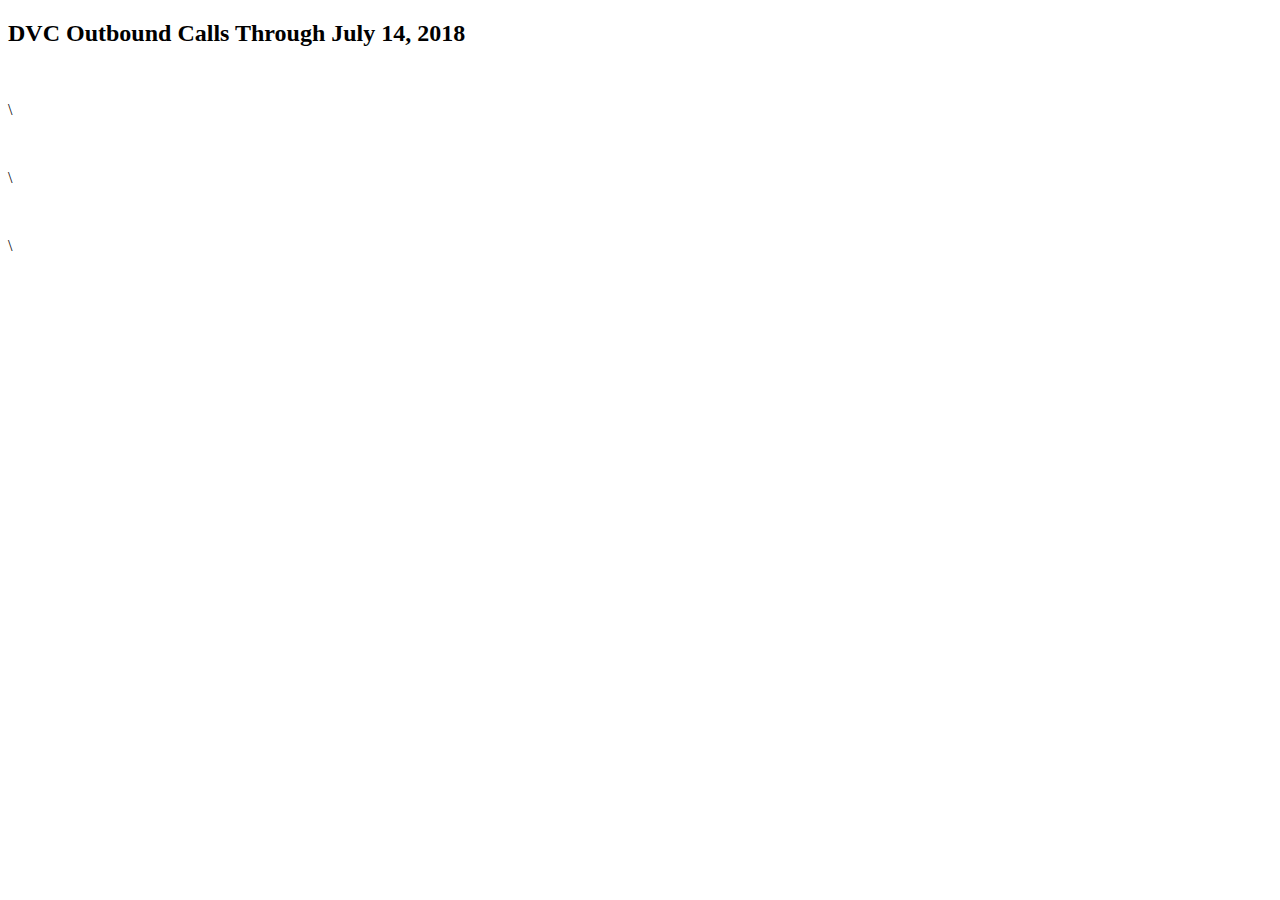
==== commit 2420ce39: "update phone bank perf" ====
--- a/index.html
+++ b/index.html
@@ -59,6 +59,15 @@
         </script>
     </body>
 </html>
+<html>
+<br />
+<p>\&nbsp</p>
+<br />
+<p>\&nbsp</p>
+<br />
+<p>\&nbsp</p>
+<br />
+</html>
 <!DOCTYPE html>
 <html lang="en">
     <head>
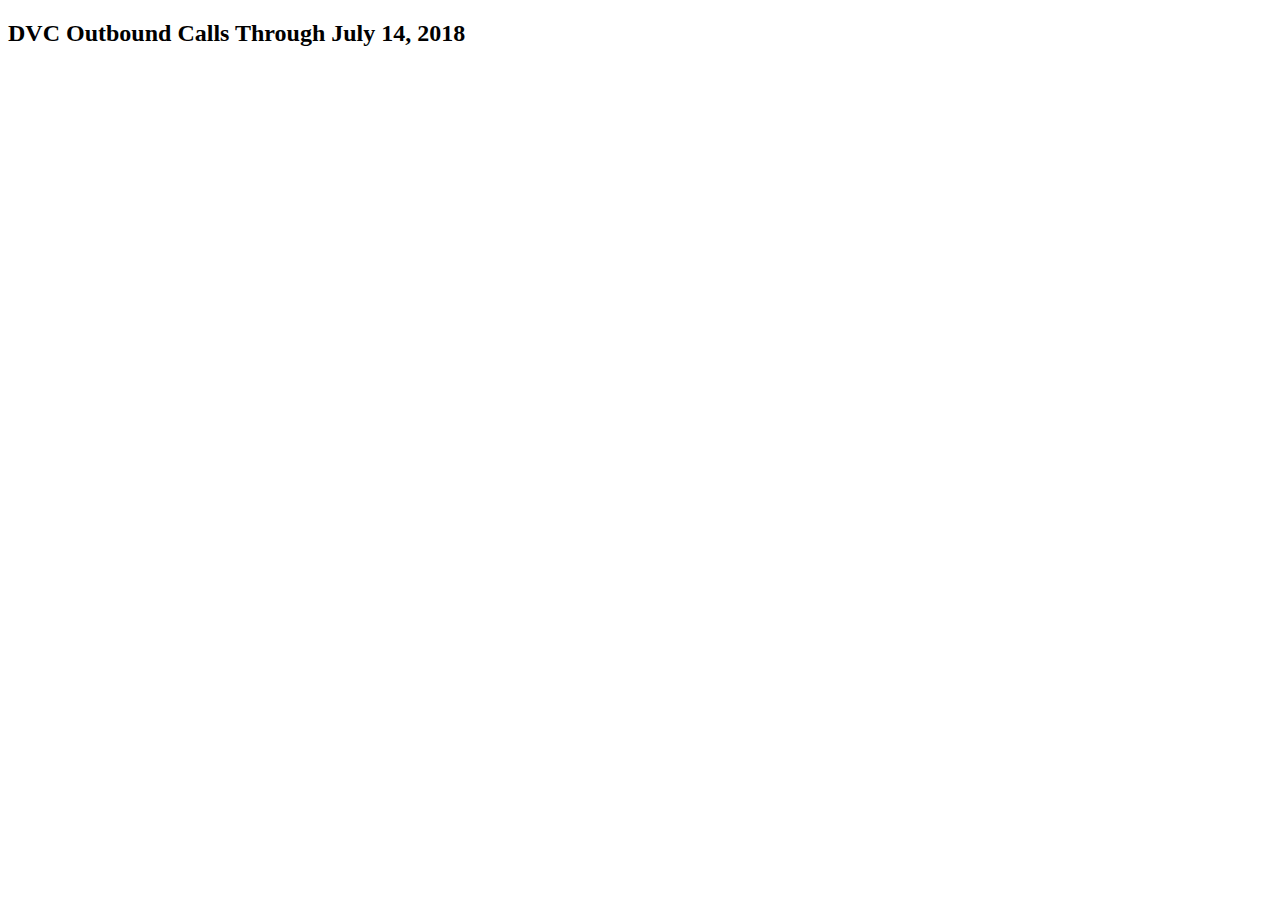
==== commit 24a544fd: "update phone bank perf" ====
--- a/index.html
+++ b/index.html
@@ -61,11 +61,9 @@
 </html>
 <html>
 <br />
-<p>\&nbsp</p>
+<p>&nbsp</p>
 <br />
-<p>\&nbsp</p>
-<br />
-<p>\&nbsp</p>
+<p>&nbsp</p>
 <br />
 </html>
 <!DOCTYPE html>
@@ -127,3 +125,10 @@
         </script>
     </body>
 </html>
+<html>
+<br />
+<p>&nbsp</p>
+<br />
+<p>&nbsp</p>
+<br />
+</html>
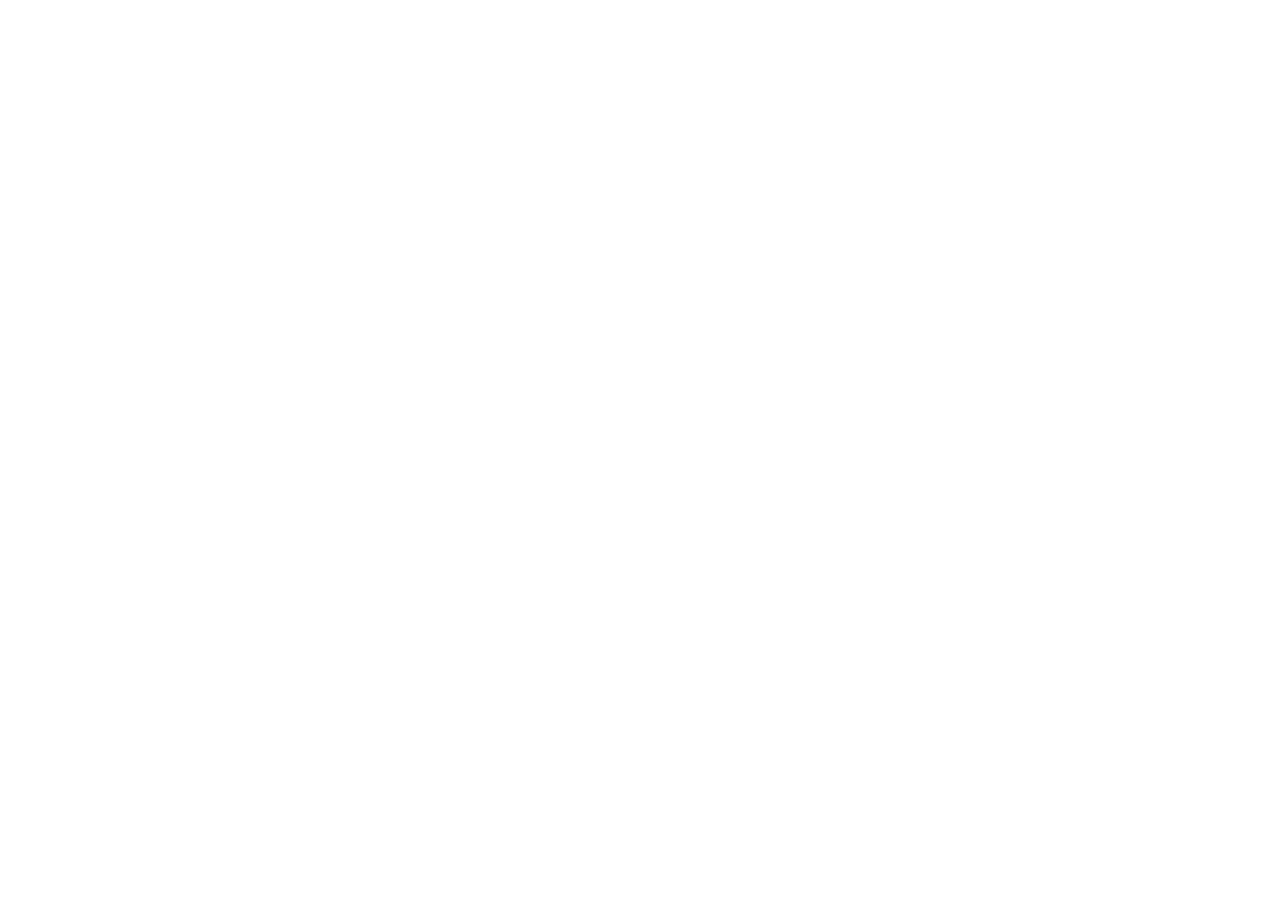
==== commit 3f908697: "after Danny Oconnor" ====
--- a/index.html
+++ b/index.html
@@ -3,7 +3,7 @@
 <html lang="en">
     <head>
         <meta charset="utf-8">
-        <title>DVC Outbound Calls Through July 14, 2018</title>
+        <title>DVC Phone Bank Calls through Aug. 7, 2018</title>
         
 <link rel="stylesheet" href="https://cdn.pydata.org/bokeh/release/bokeh-0.12.16.min.css" type="text/css" />
         
@@ -13,14 +13,13 @@
 </script>
     </head>
     <body>
-	    <h2>DVC Outbound Calls Through July 14, 2018</h2>
         
         <div class="bk-root">
-            <div class="bk-plotdiv" id="02b3480c-61a3-4dcb-9f5b-8a0823c85e1a"></div>
+            <div class="bk-plotdiv" id="ae2e2f6a-b5ff-49e5-bc41-0e294da09d83"></div>
         </div>
         
-        <script type="application/json" id="3f5f2a7d-1e80-4397-b433-11bf563b5e97">
-          {"8fe17b6d-6bf7-4dc2-a5a8-a0109b51737f":{"roots":{"references":[{"attributes":{"axis_label":"number of calls","axis_label_text_font":"arial","axis_label_text_font_style":"normal","formatter":{"id":"5336c869-0111-4881-96da-0706b5a2f6c6","type":"BasicTickFormatter"},"major_label_text_font":"arial","plot":{"id":"c6c519d2-1c13-4133-9491-5d6d68a0af0d","subtype":"Figure","type":"Plot"},"ticker":{"id":"0c7e7060-a0ad-4689-a567-c29cfaea77da","type":"BasicTicker"}},"id":"e7373c05-c8a1-4546-8e71-965147b60782","type":"LinearAxis"},{"attributes":{"callback":null,"data":{"complete":[2545,3298,1422,307,44,242,169],"img":["https://demvolctr.github.io/state_jpegs/AZ.jpg","https://demvolctr.github.io/state_jpegs/CA.jpg","https://demvolctr.github.io/state_jpegs/DC.jpg","https://demvolctr.github.io/state_jpegs/NY.jpg","https://demvolctr.github.io/state_jpegs/OH.jpg","https://demvolctr.github.io/state_jpegs/PA.jpg","https://demvolctr.github.io/state_jpegs/WI.jpg"],"incomplete":[4848,14986,367,255,493,2083,938],"pct_complete":["2545/7393 = 34%","3298/18284 = 18%","1422/1789 = 79%","307/562 = 55%","44/537 =  8%","242/2325 = 10%","169/1107 = 15%"],"pct_incomplete":["4848/7393 = 66%","14986/18284 = 82%","367/1789 = 21%","255/562 = 45%","493/537 = 92%","2083/2325 = 90%","938/1107 = 85%"],"state":["AZ","CA","DC","NY","OH","PA","WI"]},"selected":{"id":"2dee0b42-10b1-4484-a560-eed890882aa4","type":"Selection"},"selection_policy":{"id":"313827ff-ff96-43ab-b7aa-22d4b97c11fd","type":"UnionRenderers"}},"id":"f7b032a1-62c4-4e82-91b0-8c1ced7e8fdb","type":"ColumnDataSource"},{"attributes":{"fields":["incomplete","complete"]},"id":"701e300d-ebb0-45da-8163-4174bbb6fdfb","type":"Stack"},{"attributes":{"fields":[]},"id":"19c6e6e4-b7db-47a1-9bce-b89115b9608a","type":"Stack"},{"attributes":{"bottom":{"expr":{"id":"19c6e6e4-b7db-47a1-9bce-b89115b9608a","type":"Stack"}},"fill_alpha":{"value":0.1},"fill_color":{"value":"#1f77b4"},"line_alpha":{"value":0.1},"line_color":{"value":"#1f77b4"},"top":{"expr":{"id":"81969135-5914-4a7c-8f36-913cb1d3300e","type":"Stack"}},"width":{"value":0.8},"x":{"field":"call_date"}},"id":"c61aace0-007d-4ccd-825b-373619ee797e","type":"VBar"},{"attributes":{"fill_alpha":{"value":0.1},"fill_color":{"value":"#1f77b4"},"height":{"value":0.8},"left":{"expr":{"id":"4d14d98b-588a-4cbb-8caf-bc81a181161c","type":"Stack"}},"line_alpha":{"value":0.1},"line_color":{"value":"#1f77b4"},"right":{"expr":{"id":"d98368a0-950a-4a8d-9361-3996cfaeebbe","type":"Stack"}},"y":{"field":"state"}},"id":"a0c24646-b4b4-41ca-9ac9-c9ab8e06f9f1","type":"HBar"},{"attributes":{"label":{"value":"incomplete calls"},"renderers":[{"id":"82ee05a4-8eaa-4e58-88cf-e542917debc6","type":"GlyphRenderer"}]},"id":"dc38a7bb-2c6b-495a-abee-e4cedd3278ab","type":"LegendItem"},{"attributes":{},"id":"370e7e6c-ba9d-498a-b98f-7ecbd42beb4f","type":"CategoricalTickFormatter"},{"attributes":{},"id":"87c4aaa3-346b-444c-ba15-053cdd717c31","type":"CategoricalTickFormatter"},{"attributes":{"bottom":{"expr":{"id":"f6662bd8-aa52-49c1-836a-dffb55afed41","type":"Stack"}},"fill_alpha":{"value":0.1},"fill_color":{"value":"#1f77b4"},"line_alpha":{"value":0.1},"line_color":{"value":"#1f77b4"},"top":{"expr":{"id":"82902b4f-9ede-4dd7-a410-cabd06085564","type":"Stack"}},"width":{"value":0.8},"x":{"field":"call_date"}},"id":"76d4fff1-ce3e-417d-971c-f8e7a8d8ba67","type":"VBar"},{"attributes":{"dimension":1,"plot":{"id":"c6c519d2-1c13-4133-9491-5d6d68a0af0d","subtype":"Figure","type":"Plot"},"ticker":{"id":"0c7e7060-a0ad-4689-a567-c29cfaea77da","type":"BasicTicker"},"visible":false},"id":"be168732-1b36-45d9-b826-53037beade65","type":"Grid"},{"attributes":{"label":{"value":"completed calls"},"renderers":[{"id":"d625fd05-5afd-4cb8-8031-4fea50f3c8ab","type":"GlyphRenderer"}]},"id":"c62d305d-50ca-464b-9124-3816fb0d7dbb","type":"LegendItem"},{"attributes":{"below":[{"id":"e1b64677-88dd-4af4-b6a4-63a52e1d4c60","type":"LinearAxis"}],"left":[{"id":"d969d1dd-30c3-45b3-ad54-fd65140bcadc","type":"CategoricalAxis"}],"plot_height":350,"plot_width":825,"renderers":[{"id":"e1b64677-88dd-4af4-b6a4-63a52e1d4c60","type":"LinearAxis"},{"id":"afd86476-1ee5-4a00-abe5-6e2e54e7c198","type":"Grid"},{"id":"d969d1dd-30c3-45b3-ad54-fd65140bcadc","type":"CategoricalAxis"},{"id":"5a1f8304-188d-4496-a4ce-c8e398597701","type":"Grid"},{"id":"999712b3-851f-4f10-bb1e-1cecbe09cdfe","type":"Legend"},{"id":"7a46b7ca-80fb-4d10-b87c-b1a41f99393c","type":"GlyphRenderer"},{"id":"7dca2a16-e94c-4bca-aeba-cc4430903209","type":"GlyphRenderer"}],"title":{"id":"fbefe1fe-9218-4964-b3d0-be82773470d9","type":"Title"},"toolbar":{"id":"7eab6ab4-dec9-4d2e-9dba-f3af60b51800","type":"Toolbar"},"toolbar_location":null,"x_range":{"id":"3ff75b2c-a019-419f-8fdc-3e7dbb30f227","type":"Range1d"},"x_scale":{"id":"0e862fc5-4c5b-4f58-98b9-975dd7543f0e","type":"LinearScale"},"y_range":{"id":"efc69344-736a-4174-8ee4-25607d7660ad","type":"FactorRange"},"y_scale":{"id":"17f5c373-bfe3-4609-a580-924d7ff09231","type":"CategoricalScale"}},"id":"a6191edb-91ab-4815-8e1d-fdfa12e1fa54","subtype":"Figure","type":"Plot"},{"attributes":{},"id":"aed04dff-03a7-4b4d-81c2-dd6d0a0a5407","type":"CategoricalTickFormatter"},{"attributes":{},"id":"321018f4-af7b-41db-9af3-aea5326ed052","type":"LinearScale"},{"attributes":{"fields":["incomplete","complete"]},"id":"82902b4f-9ede-4dd7-a410-cabd06085564","type":"Stack"},{"attributes":{"active_drag":"auto","active_inspect":"auto","active_scroll":"auto","active_tap":"auto","logo":null,"tools":[{"id":"dea3f192-a3be-434e-b891-67f47058ccb0","type":"TapTool"},{"id":"2c48a9b6-e6ea-4234-90ff-68531fac7b71","type":"HoverTool"},{"id":"a04b2f33-e2d8-429e-963c-4a0202817bfe","type":"HoverTool"}]},"id":"23775995-0cf4-421a-ac05-0113a5b15fb8","type":"Toolbar"},{"attributes":{"bottom":{"expr":{"id":"412a0952-295a-4ea5-b5d9-5de54e361fde","type":"Stack"}},"fill_color":{"value":"#1F77B4"},"line_color":{"value":"#1F77B4"},"top":{"expr":{"id":"49f36106-98a3-45a3-9977-b5791c958389","type":"Stack"}},"width":{"value":0.8},"x":{"field":"call_date"}},"id":"c1459079-067f-4927-ba1e-4dd08cdefdff","type":"VBar"},{"attributes":{"fields":["incomplete"]},"id":"d98368a0-950a-4a8d-9361-3996cfaeebbe","type":"Stack"},{"attributes":{"callback":null,"factors":["AZ","CA","NY","PA","WI"]},"id":"2eb9b677-bd36-4c60-86d9-aa1ab403ea15","type":"FactorRange"},{"attributes":{"fields":["incomplete"]},"id":"49f36106-98a3-45a3-9977-b5791c958389","type":"Stack"},{"attributes":{"fields":[]},"id":"4d14d98b-588a-4cbb-8caf-bc81a181161c","type":"Stack"},{"attributes":{"items":[{"id":"dc38a7bb-2c6b-495a-abee-e4cedd3278ab","type":"LegendItem"},{"id":"cfba820a-5b97-4081-8c65-8e9d7a99defd","type":"LegendItem"}],"location":"top_left","plot":{"id":"c33837aa-ced2-40c5-bc35-7d388bd51172","subtype":"Figure","type":"Plot"}},"id":"e2a7cb2e-dfcd-4001-a98c-c42f721524ed","type":"Legend"},{"attributes":{"fields":["incomplete"]},"id":"c1eb5932-07c4-46bd-bdee-7c7d742af382","type":"Stack"},{"attributes":{"fill_color":{"value":"#FF7F0E"},"height":{"value":0.8},"left":{"expr":{"id":"5b7b7ebb-1924-4347-8741-2aa38810922f","type":"Stack"}},"line_color":{"value":"#FF7F0E"},"right":{"expr":{"id":"701e300d-ebb0-45da-8163-4174bbb6fdfb","type":"Stack"}},"y":{"field":"state"}},"id":"b14869da-8f59-4dcc-82f8-fddeb9cd5602","type":"HBar"},{"attributes":{},"id":"ee82e919-f13f-412b-9269-227a81bfc916","type":"CategoricalTickFormatter"},{"attributes":{},"id":"969802ff-98b0-4671-bdc2-b97ca3220ee0","type":"BasicTickFormatter"},{"attributes":{},"id":"0a5df53a-1ec8-42ba-a7dd-560bc1d664dc","type":"Selection"},{"attributes":{"data_source":{"id":"80812622-d7e3-424e-98bb-5b75b2a00630","type":"ColumnDataSource"},"glyph":{"id":"5ea05f9a-f284-46d6-a4f0-6ec619c423ee","type":"VBar"},"hover_glyph":null,"muted_glyph":null,"nonselection_glyph":{"id":"cdeb5b7b-9d9f-4b15-9722-f4f7104ac993","type":"VBar"},"selection_glyph":null,"view":{"id":"ab2b9922-5e4c-4e88-bbff-eda5c2fe678d","type":"CDSView"}},"id":"dfc2fc3f-47a0-4796-b104-4ea3fd0484db","type":"GlyphRenderer"},{"attributes":{"axis_label":"state","axis_label_text_font":"arial","axis_label_text_font_style":"normal","formatter":{"id":"1207cf8c-394a-4195-a298-5c3261870812","type":"CategoricalTickFormatter"},"major_label_text_font":"arial","plot":{"id":"a676d698-5935-48e0-a657-e716d7d82130","subtype":"Figure","type":"Plot"},"ticker":{"id":"d69bfbd6-b897-4646-bbd3-6f5ae91266fb","type":"CategoricalTicker"}},"id":"d422b63b-46ac-4710-a089-46c55d2e7917","type":"CategoricalAxis"},{"attributes":{"callback":null,"factors":["02-26","02-27","02-28","03-01","03-02","03-03","03-04","03-05","03-06","03-07","03-08","03-09","03-10","03-11","03-12","03-13","03-14","03-15","03-17","03-20","03-21","03-22","03-26","03-27","03-28","03-29","03-31","04-02","04-03","04-04","04-05","04-07","04-08","04-09","04-10","04-11","04-12","04-13","04-14","04-15","04-16","04-17","04-18","04-19","04-21","04-22","04-23","04-24","04-28","04-29","04-30","05-01","05-02","05-05","05-06","05-07","05-08","05-09","05-12","05-14","05-15","05-16","05-20","05-21","05-22","05-23","05-26","05-27","05-29","05-30","05-31","06-02","06-03","06-04","06-05","06-12","06-19","06-21","06-25","06-27","06-28","07-03","07-06","07-08","07-10","07-11","07-12","07-14"]},"id":"00485114-4647-4ec8-801d-233e5483b7d1","type":"FactorRange"},{"attributes":{"axis_label":"number of calls","axis_label_text_font":"arial","axis_label_text_font_style":"normal","formatter":{"id":"a9dfec20-ab83-45f5-9ada-c67334cf2d38","type":"BasicTickFormatter"},"major_label_text_font":"arial","minor_tick_line_color":{"value":null},"plot":{"id":"a676d698-5935-48e0-a657-e716d7d82130","subtype":"Figure","type":"Plot"},"ticker":{"id":"d3c95f6e-e14c-4c88-97c7-29c0a8acccaf","type":"BasicTicker"}},"id":"9fb751c1-979f-4f1b-9876-1ed69f1d9a5b","type":"LinearAxis"},{"attributes":{"fields":["incomplete"]},"id":"5b7b7ebb-1924-4347-8741-2aa38810922f","type":"Stack"},{"attributes":{},"id":"554fe193-7cb0-4523-bb28-67739e756f21","type":"BasicTickFormatter"},{"attributes":{},"id":"4f1845e8-b735-40b5-a433-53d71687fac0","type":"BasicTickFormatter"},{"attributes":{"bottom":{"expr":{"id":"58ad2d3a-b25c-4a45-b008-8fcde8680305","type":"Stack"}},"fill_alpha":{"value":0.1},"fill_color":{"value":"#1f77b4"},"line_alpha":{"value":0.1},"line_color":{"value":"#1f77b4"},"top":{"expr":{"id":"09611d7c-e981-4559-aea9-9ba4381570ec","type":"Stack"}},"width":{"value":0.8},"x":{"field":"call_date"}},"id":"2ddc89e7-9b7b-4fb8-b8b9-c3daf4510873","type":"VBar"},{"attributes":{"plot":{"id":"a676d698-5935-48e0-a657-e716d7d82130","subtype":"Figure","type":"Plot"},"ticker":{"id":"d3c95f6e-e14c-4c88-97c7-29c0a8acccaf","type":"BasicTicker"}},"id":"c0980eb4-f062-47bb-a6cb-f2a2e4a2fb9d","type":"Grid"},{"attributes":{"fields":["incomplete","complete"]},"id":"25ef7e0c-b272-4f1d-bf26-a7ce47e374c2","type":"Stack"},{"attributes":{"label":{"value":"completed calls"},"renderers":[{"id":"7dca2a16-e94c-4bca-aeba-cc4430903209","type":"GlyphRenderer"}]},"id":"fa7bd8e3-bfe8-4986-bdec-6d0f3d61069a","type":"LegendItem"},{"attributes":{},"id":"749a6b8b-b68e-4400-8096-597b5061002d","type":"CategoricalScale"},{"attributes":{"source":{"id":"f7b032a1-62c4-4e82-91b0-8c1ced7e8fdb","type":"ColumnDataSource"}},"id":"a7864962-f033-4b2f-bcc3-2be10e1ab3e0","type":"CDSView"},{"attributes":{"bottom":{"expr":{"id":"19c6e6e4-b7db-47a1-9bce-b89115b9608a","type":"Stack"}},"fill_color":{"value":"#1F77B4"},"line_color":{"value":"#1F77B4"},"top":{"expr":{"id":"81969135-5914-4a7c-8f36-913cb1d3300e","type":"Stack"}},"width":{"value":0.8},"x":{"field":"call_date"}},"id":"9732c6c4-90e9-4955-ae4c-f3a9a5a9b868","type":"VBar"},{"attributes":{},"id":"0c7e7060-a0ad-4689-a567-c29cfaea77da","type":"BasicTicker"},{"attributes":{},"id":"d3c95f6e-e14c-4c88-97c7-29c0a8acccaf","type":"BasicTicker"},{"attributes":{"fields":[]},"id":"412a0952-295a-4ea5-b5d9-5de54e361fde","type":"Stack"},{"attributes":{"fields":["incomplete"]},"id":"8ddabf55-bf17-4d78-817c-c39125000d60","type":"Stack"},{"attributes":{"bottom":{"expr":{"id":"412a0952-295a-4ea5-b5d9-5de54e361fde","type":"Stack"}},"fill_alpha":{"value":0.1},"fill_color":{"value":"#1f77b4"},"line_alpha":{"value":0.1},"line_color":{"value":"#1f77b4"},"top":{"expr":{"id":"49f36106-98a3-45a3-9977-b5791c958389","type":"Stack"}},"width":{"value":0.8},"x":{"field":"call_date"}},"id":"ad6886e3-cad0-4f6e-a940-35ad3e8a6d1a","type":"VBar"},{"attributes":{"callback":null,"renderers":[{"id":"82ee05a4-8eaa-4e58-88cf-e542917debc6","type":"GlyphRenderer"}],"tooltips":"\n    &lt;div&gt;\n        &lt;div style=\"text-align: center;\"&gt;\n            &lt;span style=\"float: center; font-size: 15px;\"&gt;incomplete calls: @pct_incomplete&lt;/span&gt;\n        &lt;/div&gt;\n        &lt;div style=\"text-align: center;\"&gt;\n            &lt;img\n                src=\"@img\" height=\"75%\" width=\"75%\"\n                style=\"float: center; margin: 10px 15px 15px 10px;\"\n                border=\"2\"\n            &gt;&lt;/img&gt;\n        &lt;/div&gt;      \n    &lt;/div&gt;\n    "},"id":"40379311-72fa-4b08-903f-0318293ea33f","type":"HoverTool"},{"attributes":{"bottom":{"expr":{"id":"78b04509-eba8-47bc-bacd-1656094fc0da","type":"Stack"}},"fill_alpha":{"value":0.1},"fill_color":{"value":"#1f77b4"},"line_alpha":{"value":0.1},"line_color":{"value":"#1f77b4"},"top":{"expr":{"id":"25ef7e0c-b272-4f1d-bf26-a7ce47e374c2","type":"Stack"}},"width":{"value":0.8},"x":{"field":"call_date"}},"id":"c53dc016-367f-48ee-b6c8-b45a4bda1abb","type":"VBar"},{"attributes":{"fields":["incomplete"]},"id":"f6662bd8-aa52-49c1-836a-dffb55afed41","type":"Stack"},{"attributes":{"callback":null,"data":{"call_date":["02-26","02-27","02-28","03-01","03-02","03-03","03-04","03-05","03-06","03-07","03-08","03-09","03-10","03-11","03-12","03-13","03-14","03-15","03-17","03-20","03-21","03-22","03-26","03-27","03-28","03-29","03-31","04-02","04-03","04-04","04-05","04-07","04-08","04-09","04-10","04-11","04-12","04-13","04-14","04-15","04-16","04-17","04-18","04-19","04-21","04-22","04-23","04-24","04-28","04-29","04-30","05-01","05-02","05-05","05-06","05-07","05-08","05-09","05-12","05-14","05-15","05-16","05-20","05-21","05-22","05-23","05-26","05-27","05-29","05-30","05-31","06-02","06-03","06-04","06-05","06-12","06-19","06-21","06-25","06-27","06-28","07-03","07-06","07-08","07-10","07-11","07-12","07-14"],"complete":{"__ndarray__":"AAAAAAAAAAAAAAAAAAAIQAAAAAAAADVAAAAAAAAAMUAAAAAAAIBJQAAAAAAAADtAAAAAAAAAMUAAAAAAAAA2QAAAAAAAgE5AAAAAAAAANkAAAAAAAAA/QAAAAAAAADJAAAAAAAAANkAAAAAAAKBjQAAAAAAAADNAAAAAAAAAO0AAAAAAAAA4QAAAAAAAAEZAAAAAAAAACEAAAAAAAABZQAAAAAAAIGJAAAAAAACAREAAAAAAAMBcQAAAAAAAAEJAAAAAAADAUEAAAAAAAAA/[base64]/AAAAAAAA8D8AAAAAAAAAAAAAAAAAAF9AAAAAAACAVUAAAAAAAAAiQAAAAAAAAEZAAAAAAAAATUAAAAAAAAAUQAAAAAAAAD5AAAAAAAAAMkAAAAAAAAA/[base64]","dtype":"float64","shape":[88]},"img":["https://demvolctr.github.io/date_jpegs/02-26.jpg","https://demvolctr.github.io/date_jpegs/02-27.jpg","https://demvolctr.github.io/date_jpegs/02-28.jpg","https://demvolctr.github.io/date_jpegs/03-01.jpg","https://demvolctr.github.io/date_jpegs/03-02.jpg","https://demvolctr.github.io/date_jpegs/03-03.jpg","https://demvolctr.github.io/date_jpegs/03-04.jpg","https://demvolctr.github.io/date_jpegs/03-05.jpg","https://demvolctr.github.io/date_jpegs/03-06.jpg","https://demvolctr.github.io/date_jpegs/03-07.jpg","https://demvolctr.github.io/date_jpegs/03-08.jpg","https://demvolctr.github.io/date_jpegs/03-09.jpg","https://demvolctr.github.io/date_jpegs/03-10.jpg","https://demvolctr.github.io/date_jpegs/03-11.jpg","https://demvolctr.github.io/date_jpegs/03-12.jpg","https://demvolctr.github.io/date_jpegs/03-13.jpg","https://demvolctr.github.io/date_jpegs/03-14.jpg","https://demvolctr.github.io/date_jpegs/03-15.jpg","https://demvolctr.github.io/date_jpegs/03-17.jpg","https://demvolctr.github.io/date_jpegs/03-20.jpg","https://demvolctr.github.io/date_jpegs/03-21.jpg","https://demvolctr.github.io/date_jpegs/03-22.jpg","https://demvolctr.github.io/date_jpegs/03-26.jpg","https://demvolctr.github.io/date_jpegs/03-27.jpg","https://demvolctr.github.io/date_jpegs/03-28.jpg","https://demvolctr.github.io/date_jpegs/03-29.jpg","https://demvolctr.github.io/date_jpegs/03-31.jpg","https://demvolctr.github.io/date_jpegs/04-02.jpg","https://demvolctr.github.io/date_jpegs/04-03.jpg","https://demvolctr.github.io/date_jpegs/04-04.jpg","https://demvolctr.github.io/date_jpegs/04-05.jpg","https://demvolctr.github.io/date_jpegs/04-07.jpg","https://demvolctr.github.io/date_jpegs/04-08.jpg","https://demvolctr.github.io/date_jpegs/04-09.jpg","https://demvolctr.github.io/date_jpegs/04-10.jpg","https://demvolctr.github.io/date_jpegs/04-11.jpg","https://demvolctr.github.io/date_jpegs/04-12.jpg","https://demvolctr.github.io/date_jpegs/04-13.jpg","https://demvolctr.github.io/date_jpegs/04-14.jpg","https://demvolctr.github.io/date_jpegs/04-15.jpg","https://demvolctr.github.io/date_jpegs/04-16.jpg","https://demvolctr.github.io/date_jpegs/04-17.jpg","https://demvolctr.github.io/date_jpegs/04-18.jpg","https://demvolctr.github.io/date_jpegs/04-19.jpg","https://demvolctr.github.io/date_jpegs/04-21.jpg","https://demvolctr.github.io/date_jpegs/04-22.jpg","https://demvolctr.github.io/date_jpegs/04-23.jpg","https://demvolctr.github.io/date_jpegs/04-24.jpg","https://demvolctr.github.io/date_jpegs/04-28.jpg","https://demvolctr.github.io/date_jpegs/04-29.jpg","https://demvolctr.github.io/date_jpegs/04-30.jpg","https://demvolctr.github.io/date_jpegs/05-01.jpg","https://demvolctr.github.io/date_jpegs/05-02.jpg","https://demvolctr.github.io/date_jpegs/05-05.jpg","https://demvolctr.github.io/date_jpegs/05-06.jpg","https://demvolctr.github.io/date_jpegs/05-07.jpg","https://demvolctr.github.io/date_jpegs/05-08.jpg","https://demvolctr.github.io/date_jpegs/05-09.jpg","https://demvolctr.github.io/date_jpegs/05-12.jpg","https://demvolctr.github.io/date_jpegs/05-14.jpg","https://demvolctr.github.io/date_jpegs/05-15.jpg","https://demvolctr.github.io/date_jpegs/05-16.jpg","https://demvolctr.github.io/date_jpegs/05-20.jpg","https://demvolctr.github.io/date_jpegs/05-21.jpg","https://demvolctr.github.io/date_jpegs/05-22.jpg","https://demvolctr.github.io/date_jpegs/05-23.jpg","https://demvolctr.github.io/date_jpegs/05-26.jpg","https://demvolctr.github.io/date_jpegs/05-27.jpg","https://demvolctr.github.io/date_jpegs/05-29.jpg","https://demvolctr.github.io/date_jpegs/05-30.jpg","https://demvolctr.github.io/date_jpegs/05-31.jpg","https://demvolctr.github.io/date_jpegs/06-02.jpg","https://demvolctr.github.io/date_jpegs/06-03.jpg","https://demvolctr.github.io/date_jpegs/06-04.jpg","https://demvolctr.github.io/date_jpegs/06-05.jpg","https://demvolctr.github.io/date_jpegs/06-12.jpg","https://demvolctr.github.io/date_jpegs/06-19.jpg","https://demvolctr.github.io/date_jpegs/06-21.jpg","https://demvolctr.github.io/date_jpegs/06-25.jpg","https://demvolctr.github.io/date_jpegs/06-27.jpg","https://demvolctr.github.io/date_jpegs/06-28.jpg","https://demvolctr.github.io/date_jpegs/07-03.jpg","https://demvolctr.github.io/date_jpegs/07-06.jpg","https://demvolctr.github.io/date_jpegs/07-08.jpg","https://demvolctr.github.io/date_jpegs/07-10.jpg","https://demvolctr.github.io/date_jpegs/07-11.jpg","https://demvolctr.github.io/date_jpegs/07-12.jpg","https://demvolctr.github.io/date_jpegs/07-14.jpg"],"incomplete":{"__ndarray__":"[base64]","dtype":"float64","shape":[88]},"pct_complete":["0/4 =  0%","3/64 =  5%","21/144 = 15%","17/231 =  7%","51/667 =  8%","27/139 = 19%","17/23 = 74%","22/65 = 34%","61/464 = 13%","22/38 = 58%","31/67 = 46%","18/52 = 35%","22/32 = 69%","157/611 = 26%","19/86 = 22%","27/27 = 100%","24/94 = 26%","44/151 = 29%","3/8 = 38%","100/195 = 51%","145/290 = 50%","41/163 = 25%","115/213 = 54%","36/234 = 15%","67/392 = 17%","31/300 = 10%","53/307 = 17%","65/447 = 15%","127/919 = 14%","43/94 = 46%","20/141 = 14%","40/325 = 12%","53/415 = 13%","35/228 = 15%","25/216 = 12%","63/490 = 13%","93/587 = 16%","0/3 =  0%","57/498 = 11%","180/341 = 53%","121/238 = 51%","96/469 = 20%","28/66 = 42%","251/593 = 42%","249/425 = 59%","207/355 = 58%","415/790 = 53%","730/1255 = 58%","6/25 = 24%","0/1 =  0%","1/86 =  1%","1/47 =  2%","0/2 =  0%","124/650 = 19%","86/587 = 15%","9/86 = 10%","44/171 = 26%","58/195 = 30%","5/31 = 16%","30/96 = 31%","18/95 = 19%","31/51 = 61%","8/30 = 27%","38/56 = 68%","64/117 = 55%","34/57 = 60%","33/197 = 17%","74/215 = 34%","39/98 = 40%","11/14 = 79%","2/55 =  4%","627/2345 = 27%","585/4238 = 14%","246/2797 =  9%","438/3578 = 12%","33/52 = 63%","7/24 = 29%","15/42 = 36%","21/284 =  7%","16/122 = 13%","140/514 = 27%","1/18 =  6%","3/8 = 38%","1202/1482 = 81%","257/369 = 70%","0/2 =  0%","75/116 = 65%","31/496 =  6%"],"pct_incomplete":["4/4 = 100%","61/64 = 95%","123/144 = 85%","214/231 = 93%","616/667 = 92%","112/139 = 81%","6/23 = 26%","43/65 = 66%","403/464 = 87%","16/38 = 42%","36/67 = 54%","34/52 = 65%","10/32 = 31%","454/611 = 74%","67/86 = 78%","0/27 =  0%","70/94 = 74%","107/151 = 71%","5/8 = 62%","95/195 = 49%","145/290 = 50%","122/163 = 75%","98/213 = 46%","198/234 = 85%","325/392 = 83%","269/300 = 90%","254/307 = 83%","382/447 = 85%","792/919 = 86%","51/94 = 54%","121/141 = 86%","285/325 = 88%","362/415 = 87%","193/228 = 85%","191/216 = 88%","427/490 = 87%","494/587 = 84%","3/3 = 100%","441/498 = 89%","161/341 = 47%","117/238 = 49%","373/469 = 80%","38/66 = 58%","342/593 = 58%","176/425 = 41%","148/355 = 42%","375/790 = 47%","525/1255 = 42%","19/25 = 76%","1/1 = 100%","85/86 = 99%","46/47 = 98%","2/2 = 100%","526/650 = 81%","501/587 = 85%","77/86 = 90%","127/171 = 74%","137/195 = 70%","26/31 = 84%","66/96 = 69%","77/95 = 81%","20/51 = 39%","22/30 = 73%","18/56 = 32%","53/117 = 45%","23/57 = 40%","164/197 = 83%","141/215 = 66%","59/98 = 60%","3/14 = 21%","53/55 = 96%","1718/2345 = 73%","3653/4238 = 86%","2551/2797 = 91%","3140/3578 = 88%","19/52 = 37%","17/24 = 71%","27/42 = 64%","263/284 = 93%","106/122 = 87%","374/514 = 73%","17/18 = 94%","5/8 = 62%","280/1482 = 19%","112/369 = 30%","2/2 = 100%","41/116 = 35%","465/496 = 94%"]},"selected":{"id":"0a5df53a-1ec8-42ba-a7dd-560bc1d664dc","type":"Selection"},"selection_policy":{"id":"c1e3d44b-a329-4951-819d-21718f108876","type":"UnionRenderers"}},"id":"0ab47d35-1d68-44d8-ba75-f0a4c53c32d5","type":"ColumnDataSource"},{"attributes":{},"id":"5e4adde6-8199-429f-a773-87d4be6a22ac","type":"UnionRenderers"},{"attributes":{"bottom_units":"screen","fill_alpha":{"value":0.5},"fill_color":{"value":"lightgrey"},"left_units":"screen","level":"overlay","line_alpha":{"value":1.0},"line_color":{"value":"black"},"line_dash":[4,4],"line_width":{"value":2},"plot":null,"render_mode":"css","right_units":"screen","top_units":"screen"},"id":"3a6cb5b0-3341-47d9-afd6-c17359cc7569","type":"BoxAnnotation"},{"attributes":{"fields":["incomplete"]},"id":"78b04509-eba8-47bc-bacd-1656094fc0da","type":"Stack"},{"attributes":{"source":{"id":"0ab47d35-1d68-44d8-ba75-f0a4c53c32d5","type":"ColumnDataSource"}},"id":"c6049fdc-d9e5-4877-9716-a0b0a36972ab","type":"CDSView"},{"attributes":{"bottom":{"expr":{"id":"78b04509-eba8-47bc-bacd-1656094fc0da","type":"Stack"}},"fill_color":{"value":"#FF7F0E"},"line_color":{"value":"#FF7F0E"},"top":{"expr":{"id":"25ef7e0c-b272-4f1d-bf26-a7ce47e374c2","type":"Stack"}},"width":{"value":0.8},"x":{"field":"call_date"}},"id":"90b2dc00-6af8-4f20-a318-0e6bacd0205a","type":"VBar"},{"attributes":{},"id":"313827ff-ff96-43ab-b7aa-22d4b97c11fd","type":"UnionRenderers"},{"attributes":{"callback":null,"end":17800},"id":"d6e24e1c-bdaf-4126-994a-5ae82a132fdb","type":"Range1d"},{"attributes":{"source":{"id":"8875d7dd-3ddc-4c94-b7df-a47a5ad7734d","type":"ColumnDataSource"}},"id":"e88f5fea-af64-4596-816f-a8058bdda249","type":"CDSView"},{"attributes":{"fields":["incomplete"]},"id":"81969135-5914-4a7c-8f36-913cb1d3300e","type":"Stack"},{"attributes":{"label":{"value":"incomplete calls"},"renderers":[{"id":"dfc2fc3f-47a0-4796-b104-4ea3fd0484db","type":"GlyphRenderer"}]},"id":"cd230dd2-2488-426a-bf28-4cb3c2260eee","type":"LegendItem"},{"attributes":{"data_source":{"id":"8875d7dd-3ddc-4c94-b7df-a47a5ad7734d","type":"ColumnDataSource"},"glyph":{"id":"c1459079-067f-4927-ba1e-4dd08cdefdff","type":"VBar"},"hover_glyph":null,"muted_glyph":null,"nonselection_glyph":{"id":"ad6886e3-cad0-4f6e-a940-35ad3e8a6d1a","type":"VBar"},"selection_glyph":null,"view":{"id":"e88f5fea-af64-4596-816f-a8058bdda249","type":"CDSView"}},"id":"79bd18f3-9d4c-45e1-80b4-4e4f99f93ab2","type":"GlyphRenderer"},{"attributes":{"plot":null,"text":"DVC phone calls from 02-26 to 07-14 (88 days with &gt;1 call): 33417 total outbound calls, 8485 (25%) &gt; 30 seconds"},"id":"628318a9-2b0d-476c-9008-21a321315940","type":"Title"},{"attributes":{"bottom":{"expr":{"id":"8ddabf55-bf17-4d78-817c-c39125000d60","type":"Stack"}},"fill_alpha":{"value":0.1},"fill_color":{"value":"#1f77b4"},"line_alpha":{"value":0.1},"line_color":{"value":"#1f77b4"},"top":{"expr":{"id":"51e9f21a-6461-4341-b692-3d7bcc6ee4af","type":"Stack"}},"width":{"value":0.8},"x":{"field":"call_date"}},"id":"6e128193-3ea4-4e27-9ce2-b154f9e0f504","type":"VBar"},{"attributes":{"items":[{"id":"03ef190d-497e-4fb8-8f09-fc7f77bd6b34","type":"LegendItem"},{"id":"c62d305d-50ca-464b-9124-3816fb0d7dbb","type":"LegendItem"}],"location":"top_left","plot":{"id":"82f73ea6-640b-4929-8ae4-b98371fb9468","subtype":"Figure","type":"Plot"}},"id":"7bdd369d-a604-49aa-8cd1-ac361000fce7","type":"Legend"},{"attributes":{"bottom":{"expr":{"id":"f6662bd8-aa52-49c1-836a-dffb55afed41","type":"Stack"}},"fill_color":{"value":"#FF7F0E"},"line_color":{"value":"#FF7F0E"},"top":{"expr":{"id":"82902b4f-9ede-4dd7-a410-cabd06085564","type":"Stack"}},"width":{"value":0.8},"x":{"field":"call_date"}},"id":"94904f5b-8095-4f3b-8b91-ed0dc6295168","type":"VBar"},{"attributes":{"label":{"value":"incomplete calls"},"renderers":[{"id":"79bd18f3-9d4c-45e1-80b4-4e4f99f93ab2","type":"GlyphRenderer"}]},"id":"03ef190d-497e-4fb8-8f09-fc7f77bd6b34","type":"LegendItem"},{"attributes":{},"id":"17f5c373-bfe3-4609-a580-924d7ff09231","type":"CategoricalScale"},{"attributes":{"source":{"id":"7160b9e1-e34b-4e5e-8173-9ee8b9259245","type":"ColumnDataSource"}},"id":"f01df197-008d-42bd-bfbf-480760ce02a7","type":"CDSView"},{"attributes":{"callback":null,"data":{"call_date":["02-26","02-27","02-28","03-01","03-02","03-03","03-04","03-05","03-06","03-07","03-08","03-09","03-10","03-11","03-12","03-13","03-14","03-15","03-17","03-20","03-21","03-22","03-26","03-27","03-28","03-29","03-31","04-02","04-03","04-04","04-05","04-07","04-08","04-09","04-10","04-11","04-12","04-13","04-14","04-15","04-16","04-17","04-18","04-19","04-21","04-22","04-23","04-24","04-28","04-29","04-30","05-01","05-02","05-05","05-06","05-07","05-08","05-09","05-12","05-14","05-15","05-16","05-20","05-21","05-22","05-23","05-26","05-27","05-29","05-30","05-31","06-02","06-03","06-04","06-05"],"complete":{"__ndarray__":"AAAAAAAAAAAAAAAAAAAIQAAAAAAAADVAAAAAAAAAMUAAAAAAAIBJQAAAAAAAADtAAAAAAAAAMUAAAAAAAAA2QAAAAAAAgE5AAAAAAAAANkAAAAAAAAA/QAAAAAAAADJAAAAAAAAANkAAAAAAAKBjQAAAAAAAADNAAAAAAAAAO0AAAAAAAAA4QAAAAAAAAEZAAAAAAAAACEAAAAAAAABZQAAAAAAAIGJAAAAAAACAREAAAAAAAMBcQAAAAAAAAEJAAAAAAADAUEAAAAAAAAA/[base64]/AAAAAAAA8D8AAAAAAAAAAAAAAAAAAF9AAAAAAACAVUAAAAAAAAAiQAAAAAAAAEZAAAAAAAAATUAAAAAAAAAUQAAAAAAAAD5AAAAAAAAAMkAAAAAAAAA/QAAAAAAAACBAAAAAAAAAQ0AAAAAAAABQQAAAAAAAAEFAAAAAAACAQEAAAAAAAIBSQAAAAAAAgENAAAAAAAAAJkAAAAAAAAAAQAAAAAAAmINAAAAAAABIgkAAAAAAAMBuQAAAAAAAYHtA","dtype":"float64","shape":[75]},"img":["https://demvolctr.github.io/date_jpegs/02-26.jpg","https://demvolctr.github.io/date_jpegs/02-27.jpg","https://demvolctr.github.io/date_jpegs/02-28.jpg","https://demvolctr.github.io/date_jpegs/03-01.jpg","https://demvolctr.github.io/date_jpegs/03-02.jpg","https://demvolctr.github.io/date_jpegs/03-03.jpg","https://demvolctr.github.io/date_jpegs/03-04.jpg","https://demvolctr.github.io/date_jpegs/03-05.jpg","https://demvolctr.github.io/date_jpegs/03-06.jpg","https://demvolctr.github.io/date_jpegs/03-07.jpg","https://demvolctr.github.io/date_jpegs/03-08.jpg","https://demvolctr.github.io/date_jpegs/03-09.jpg","https://demvolctr.github.io/date_jpegs/03-10.jpg","https://demvolctr.github.io/date_jpegs/03-11.jpg","https://demvolctr.github.io/date_jpegs/03-12.jpg","https://demvolctr.github.io/date_jpegs/03-13.jpg","https://demvolctr.github.io/date_jpegs/03-14.jpg","https://demvolctr.github.io/date_jpegs/03-15.jpg","https://demvolctr.github.io/date_jpegs/03-17.jpg","https://demvolctr.github.io/date_jpegs/03-20.jpg","https://demvolctr.github.io/date_jpegs/03-21.jpg","https://demvolctr.github.io/date_jpegs/03-22.jpg","https://demvolctr.github.io/date_jpegs/03-26.jpg","https://demvolctr.github.io/date_jpegs/03-27.jpg","https://demvolctr.github.io/date_jpegs/03-28.jpg","https://demvolctr.github.io/date_jpegs/03-29.jpg","https://demvolctr.github.io/date_jpegs/03-31.jpg","https://demvolctr.github.io/date_jpegs/04-02.jpg","https://demvolctr.github.io/date_jpegs/04-03.jpg","https://demvolctr.github.io/date_jpegs/04-04.jpg","https://demvolctr.github.io/date_jpegs/04-05.jpg","https://demvolctr.github.io/date_jpegs/04-07.jpg","https://demvolctr.github.io/date_jpegs/04-08.jpg","https://demvolctr.github.io/date_jpegs/04-09.jpg","https://demvolctr.github.io/date_jpegs/04-10.jpg","https://demvolctr.github.io/date_jpegs/04-11.jpg","https://demvolctr.github.io/date_jpegs/04-12.jpg","https://demvolctr.github.io/date_jpegs/04-13.jpg","https://demvolctr.github.io/date_jpegs/04-14.jpg","https://demvolctr.github.io/date_jpegs/04-15.jpg","https://demvolctr.github.io/date_jpegs/04-16.jpg","https://demvolctr.github.io/date_jpegs/04-17.jpg","https://demvolctr.github.io/date_jpegs/04-18.jpg","https://demvolctr.github.io/date_jpegs/04-19.jpg","https://demvolctr.github.io/date_jpegs/04-21.jpg","https://demvolctr.github.io/date_jpegs/04-22.jpg","https://demvolctr.github.io/date_jpegs/04-23.jpg","https://demvolctr.github.io/date_jpegs/04-24.jpg","https://demvolctr.github.io/date_jpegs/04-28.jpg","https://demvolctr.github.io/date_jpegs/04-29.jpg","https://demvolctr.github.io/date_jpegs/04-30.jpg","https://demvolctr.github.io/date_jpegs/05-01.jpg","https://demvolctr.github.io/date_jpegs/05-02.jpg","https://demvolctr.github.io/date_jpegs/05-05.jpg","https://demvolctr.github.io/date_jpegs/05-06.jpg","https://demvolctr.github.io/date_jpegs/05-07.jpg","https://demvolctr.github.io/date_jpegs/05-08.jpg","https://demvolctr.github.io/date_jpegs/05-09.jpg","https://demvolctr.github.io/date_jpegs/05-12.jpg","https://demvolctr.github.io/date_jpegs/05-14.jpg","https://demvolctr.github.io/date_jpegs/05-15.jpg","https://demvolctr.github.io/date_jpegs/05-16.jpg","https://demvolctr.github.io/date_jpegs/05-20.jpg","https://demvolctr.github.io/date_jpegs/05-21.jpg","https://demvolctr.github.io/date_jpegs/05-22.jpg","https://demvolctr.github.io/date_jpegs/05-23.jpg","https://demvolctr.github.io/date_jpegs/05-26.jpg","https://demvolctr.github.io/date_jpegs/05-27.jpg","https://demvolctr.github.io/date_jpegs/05-29.jpg","https://demvolctr.github.io/date_jpegs/05-30.jpg","https://demvolctr.github.io/date_jpegs/05-31.jpg","https://demvolctr.github.io/date_jpegs/06-02.jpg","https://demvolctr.github.io/date_jpegs/06-03.jpg","https://demvolctr.github.io/date_jpegs/06-04.jpg","https://demvolctr.github.io/date_jpegs/06-05.jpg"],"incomplete":{"__ndarray__":"[base64]","dtype":"float64","shape":[75]},"pct_complete":["0/4 =  0%","3/64 =  5%","21/144 = 15%","17/231 =  7%","51/667 =  8%","27/139 = 19%","17/23 = 74%","22/65 = 34%","61/464 = 13%","22/38 = 58%","31/67 = 46%","18/52 = 35%","22/32 = 69%","157/611 = 26%","19/86 = 22%","27/27 = 100%","24/94 = 26%","44/151 = 29%","3/8 = 38%","100/195 = 51%","145/290 = 50%","41/163 = 25%","115/213 = 54%","36/234 = 15%","67/392 = 17%","31/300 = 10%","53/307 = 17%","65/447 = 15%","127/919 = 14%","43/94 = 46%","20/141 = 14%","40/325 = 12%","53/415 = 13%","35/228 = 15%","25/216 = 12%","63/490 = 13%","93/587 = 16%","0/3 =  0%","57/498 = 11%","180/341 = 53%","121/238 = 51%","96/469 = 20%","28/66 = 42%","251/593 = 42%","249/425 = 59%","207/355 = 58%","415/790 = 53%","730/1255 = 58%","6/25 = 24%","0/1 =  0%","1/86 =  1%","1/47 =  2%","0/2 =  0%","124/650 = 19%","86/587 = 15%","9/86 = 10%","44/171 = 26%","58/195 = 30%","5/31 = 16%","30/96 = 31%","18/95 = 19%","31/51 = 61%","8/30 = 27%","38/56 = 68%","64/117 = 55%","34/57 = 60%","33/197 = 17%","74/215 = 34%","39/98 = 40%","11/14 = 79%","2/55 =  4%","627/2345 = 27%","585/4238 = 14%","246/2797 =  9%","438/3578 = 12%"],"pct_incomplete":["4/4 = 100%","61/64 = 95%","123/144 = 85%","214/231 = 93%","616/667 = 92%","112/139 = 81%","6/23 = 26%","43/65 = 66%","403/464 = 87%","16/38 = 42%","36/67 = 54%","34/52 = 65%","10/32 = 31%","454/611 = 74%","67/86 = 78%","0/27 =  0%","70/94 = 74%","107/151 = 71%","5/8 = 62%","95/195 = 49%","145/290 = 50%","122/163 = 75%","98/213 = 46%","198/234 = 85%","325/392 = 83%","269/300 = 90%","254/307 = 83%","382/447 = 85%","792/919 = 86%","51/94 = 54%","121/141 = 86%","285/325 = 88%","362/415 = 87%","193/228 = 85%","191/216 = 88%","427/490 = 87%","494/587 = 84%","3/3 = 100%","441/498 = 89%","161/341 = 47%","117/238 = 49%","373/469 = 80%","38/66 = 58%","342/593 = 58%","176/425 = 41%","148/355 = 42%","375/790 = 47%","525/1255 = 42%","19/25 = 76%","1/1 = 100%","85/86 = 99%","46/47 = 98%","2/2 = 100%","526/650 = 81%","501/587 = 85%","77/86 = 90%","127/171 = 74%","137/195 = 70%","26/31 = 84%","66/96 = 69%","77/95 = 81%","20/51 = 39%","22/30 = 73%","18/56 = 32%","53/117 = 45%","23/57 = 40%","164/197 = 83%","141/215 = 66%","59/98 = 60%","3/14 = 21%","53/55 = 96%","1718/2345 = 73%","3653/4238 = 86%","2551/2797 = 91%","3140/3578 = 88%"]},"selected":{"id":"e5b14ac2-b6f3-4add-b9b3-adca204416c8","type":"Selection"},"selection_policy":{"id":"5e4adde6-8199-429f-a773-87d4be6a22ac","type":"UnionRenderers"}},"id":"80812622-d7e3-424e-98bb-5b75b2a00630","type":"ColumnDataSource"},{"attributes":{"bottom":{"expr":{"id":"8ddabf55-bf17-4d78-817c-c39125000d60","type":"Stack"}},"fill_color":{"value":"#FF7F0E"},"line_color":{"value":"#FF7F0E"},"top":{"expr":{"id":"51e9f21a-6461-4341-b692-3d7bcc6ee4af","type":"Stack"}},"width":{"value":0.8},"x":{"field":"call_date"}},"id":"f7bb25ca-e86f-45fe-8905-81a597fbd9df","type":"VBar"},{"attributes":{"data_source":{"id":"f7b032a1-62c4-4e82-91b0-8c1ced7e8fdb","type":"ColumnDataSource"},"glyph":{"id":"b14869da-8f59-4dcc-82f8-fddeb9cd5602","type":"HBar"},"hover_glyph":null,"muted_glyph":null,"nonselection_glyph":{"id":"f94f44c8-96df-42b4-8b42-c028bd47a86f","type":"HBar"},"selection_glyph":null,"view":{"id":"a7864962-f033-4b2f-bcc3-2be10e1ab3e0","type":"CDSView"}},"id":"7dca2a16-e94c-4bca-aeba-cc4430903209","type":"GlyphRenderer"},{"attributes":{"data_source":{"id":"7160b9e1-e34b-4e5e-8173-9ee8b9259245","type":"ColumnDataSource"},"glyph":{"id":"9732c6c4-90e9-4955-ae4c-f3a9a5a9b868","type":"VBar"},"hover_glyph":null,"muted_glyph":null,"nonselection_glyph":{"id":"c61aace0-007d-4ccd-825b-373619ee797e","type":"VBar"},"selection_glyph":null,"view":{"id":"f01df197-008d-42bd-bfbf-480760ce02a7","type":"CDSView"}},"id":"82ee05a4-8eaa-4e58-88cf-e542917debc6","type":"GlyphRenderer"},{"attributes":{"label":{"value":"completed calls"},"renderers":[{"id":"9522cc23-1c9e-4d98-90f7-f39c8835cc78","type":"GlyphRenderer"}]},"id":"cfba820a-5b97-4081-8c65-8e9d7a99defd","type":"LegendItem"},{"attributes":{"data_source":{"id":"8875d7dd-3ddc-4c94-b7df-a47a5ad7734d","type":"ColumnDataSource"},"glyph":{"id":"90b2dc00-6af8-4f20-a318-0e6bacd0205a","type":"VBar"},"hover_glyph":null,"muted_glyph":null,"nonselection_glyph":{"id":"c53dc016-367f-48ee-b6c8-b45a4bda1abb","type":"VBar"},"selection_glyph":null,"view":{"id":"261c3306-a525-4cd3-bf18-8af13e21a41b","type":"CDSView"}},"id":"d625fd05-5afd-4cb8-8031-4fea50f3c8ab","type":"GlyphRenderer"},{"attributes":{"source":{"id":"8875d7dd-3ddc-4c94-b7df-a47a5ad7734d","type":"ColumnDataSource"}},"id":"261c3306-a525-4cd3-bf18-8af13e21a41b","type":"CDSView"},{"attributes":{"source":{"id":"f7b032a1-62c4-4e82-91b0-8c1ced7e8fdb","type":"ColumnDataSource"}},"id":"2b078430-9b89-4df7-b1be-ea12e8952c71","type":"CDSView"},{"attributes":{},"id":"3f7904c0-1e81-471f-98b1-f028f9fac018","type":"CategoricalScale"},{"attributes":{"data_source":{"id":"7160b9e1-e34b-4e5e-8173-9ee8b9259245","type":"ColumnDataSource"},"glyph":{"id":"94904f5b-8095-4f3b-8b91-ed0dc6295168","type":"VBar"},"hover_glyph":null,"muted_glyph":null,"nonselection_glyph":{"id":"76d4fff1-ce3e-417d-971c-f8e7a8d8ba67","type":"VBar"},"selection_glyph":null,"view":{"id":"6dab7b94-9855-4135-8b32-1762a5933d08","type":"CDSView"}},"id":"9522cc23-1c9e-4d98-90f7-f39c8835cc78","type":"GlyphRenderer"},{"attributes":{"callback":null,"data":{"call_date":["02-26","02-27","02-28","03-01","03-02","03-03","03-04","03-05","03-06","03-07","03-08","03-09","03-10","03-11","03-12","03-13","03-14","03-15","03-17","03-20","03-21","03-22","03-26","03-27","03-28","03-29","03-31","04-02","04-03","04-04","04-05","04-07","04-08","04-09","04-10","04-11","04-12","04-13","04-14","04-15","04-16","04-17","04-18","04-19","04-21","04-22","04-23","04-24","04-28","04-29","04-30","05-01","05-02","05-05","05-06","05-07","05-08","05-09","05-12","05-14","05-15","05-16","05-20","05-21","05-22","05-23","05-26","05-27","05-29","05-30","05-31","06-02","06-03","06-04","06-05","06-12","06-19","06-21","06-25","06-27","06-28","07-03","07-06","07-08","07-10","07-11","07-12","07-14"],"complete":{"__ndarray__":"AAAAAAAAAAAAAAAAAAAIQAAAAAAAADVAAAAAAAAAMUAAAAAAAIBJQAAAAAAAADtAAAAAAAAAMUAAAAAAAAA2QAAAAAAAgE5AAAAAAAAANkAAAAAAAAA/QAAAAAAAADJAAAAAAAAANkAAAAAAAKBjQAAAAAAAADNAAAAAAAAAO0AAAAAAAAA4QAAAAAAAAEZAAAAAAAAACEAAAAAAAABZQAAAAAAAIGJAAAAAAACAREAAAAAAAMBcQAAAAAAAAEJAAAAAAADAUEAAAAAAAAA/[base64]/AAAAAAAA8D8AAAAAAAAAAAAAAAAAAF9AAAAAAACAVUAAAAAAAAAiQAAAAAAAAEZAAAAAAAAATUAAAAAAAAAUQAAAAAAAAD5AAAAAAAAAMkAAAAAAAAA/[base64]","dtype":"float64","shape":[88]},"img":["https://demvolctr.github.io/date_jpegs/02-26.jpg","https://demvolctr.github.io/date_jpegs/02-27.jpg","https://demvolctr.github.io/date_jpegs/02-28.jpg","https://demvolctr.github.io/date_jpegs/03-01.jpg","https://demvolctr.github.io/date_jpegs/03-02.jpg","https://demvolctr.github.io/date_jpegs/03-03.jpg","https://demvolctr.github.io/date_jpegs/03-04.jpg","https://demvolctr.github.io/date_jpegs/03-05.jpg","https://demvolctr.github.io/date_jpegs/03-06.jpg","https://demvolctr.github.io/date_jpegs/03-07.jpg","https://demvolctr.github.io/date_jpegs/03-08.jpg","https://demvolctr.github.io/date_jpegs/03-09.jpg","https://demvolctr.github.io/date_jpegs/03-10.jpg","https://demvolctr.github.io/date_jpegs/03-11.jpg","https://demvolctr.github.io/date_jpegs/03-12.jpg","https://demvolctr.github.io/date_jpegs/03-13.jpg","https://demvolctr.github.io/date_jpegs/03-14.jpg","https://demvolctr.github.io/date_jpegs/03-15.jpg","https://demvolctr.github.io/date_jpegs/03-17.jpg","https://demvolctr.github.io/date_jpegs/03-20.jpg","https://demvolctr.github.io/date_jpegs/03-21.jpg","https://demvolctr.github.io/date_jpegs/03-22.jpg","https://demvolctr.github.io/date_jpegs/03-26.jpg","https://demvolctr.github.io/date_jpegs/03-27.jpg","https://demvolctr.github.io/date_jpegs/03-28.jpg","https://demvolctr.github.io/date_jpegs/03-29.jpg","https://demvolctr.github.io/date_jpegs/03-31.jpg","https://demvolctr.github.io/date_jpegs/04-02.jpg","https://demvolctr.github.io/date_jpegs/04-03.jpg","https://demvolctr.github.io/date_jpegs/04-04.jpg","https://demvolctr.github.io/date_jpegs/04-05.jpg","https://demvolctr.github.io/date_jpegs/04-07.jpg","https://demvolctr.github.io/date_jpegs/04-08.jpg","https://demvolctr.github.io/date_jpegs/04-09.jpg","https://demvolctr.github.io/date_jpegs/04-10.jpg","https://demvolctr.github.io/date_jpegs/04-11.jpg","https://demvolctr.github.io/date_jpegs/04-12.jpg","https://demvolctr.github.io/date_jpegs/04-13.jpg","https://demvolctr.github.io/date_jpegs/04-14.jpg","https://demvolctr.github.io/date_jpegs/04-15.jpg","https://demvolctr.github.io/date_jpegs/04-16.jpg","https://demvolctr.github.io/date_jpegs/04-17.jpg","https://demvolctr.github.io/date_jpegs/04-18.jpg","https://demvolctr.github.io/date_jpegs/04-19.jpg","https://demvolctr.github.io/date_jpegs/04-21.jpg","https://demvolctr.github.io/date_jpegs/04-22.jpg","https://demvolctr.github.io/date_jpegs/04-23.jpg","https://demvolctr.github.io/date_jpegs/04-24.jpg","https://demvolctr.github.io/date_jpegs/04-28.jpg","https://demvolctr.github.io/date_jpegs/04-29.jpg","https://demvolctr.github.io/date_jpegs/04-30.jpg","https://demvolctr.github.io/date_jpegs/05-01.jpg","https://demvolctr.github.io/date_jpegs/05-02.jpg","https://demvolctr.github.io/date_jpegs/05-05.jpg","https://demvolctr.github.io/date_jpegs/05-06.jpg","https://demvolctr.github.io/date_jpegs/05-07.jpg","https://demvolctr.github.io/date_jpegs/05-08.jpg","https://demvolctr.github.io/date_jpegs/05-09.jpg","https://demvolctr.github.io/date_jpegs/05-12.jpg","https://demvolctr.github.io/date_jpegs/05-14.jpg","https://demvolctr.github.io/date_jpegs/05-15.jpg","https://demvolctr.github.io/date_jpegs/05-16.jpg","https://demvolctr.github.io/date_jpegs/05-20.jpg","https://demvolctr.github.io/date_jpegs/05-21.jpg","https://demvolctr.github.io/date_jpegs/05-22.jpg","https://demvolctr.github.io/date_jpegs/05-23.jpg","https://demvolctr.github.io/date_jpegs/05-26.jpg","https://demvolctr.github.io/date_jpegs/05-27.jpg","https://demvolctr.github.io/date_jpegs/05-29.jpg","https://demvolctr.github.io/date_jpegs/05-30.jpg","https://demvolctr.github.io/date_jpegs/05-31.jpg","https://demvolctr.github.io/date_jpegs/06-02.jpg","https://demvolctr.github.io/date_jpegs/06-03.jpg","https://demvolctr.github.io/date_jpegs/06-04.jpg","https://demvolctr.github.io/date_jpegs/06-05.jpg","https://demvolctr.github.io/date_jpegs/06-12.jpg","https://demvolctr.github.io/date_jpegs/06-19.jpg","https://demvolctr.github.io/date_jpegs/06-21.jpg","https://demvolctr.github.io/date_jpegs/06-25.jpg","https://demvolctr.github.io/date_jpegs/06-27.jpg","https://demvolctr.github.io/date_jpegs/06-28.jpg","https://demvolctr.github.io/date_jpegs/07-03.jpg","https://demvolctr.github.io/date_jpegs/07-06.jpg","https://demvolctr.github.io/date_jpegs/07-08.jpg","https://demvolctr.github.io/date_jpegs/07-10.jpg","https://demvolctr.github.io/date_jpegs/07-11.jpg","https://demvolctr.github.io/date_jpegs/07-12.jpg","https://demvolctr.github.io/date_jpegs/07-14.jpg"],"incomplete":{"__ndarray__":"[base64]","dtype":"float64","shape":[88]},"pct_complete":["0/4 =  0%","3/64 =  5%","21/144 = 15%","17/231 =  7%","51/667 =  8%","27/139 = 19%","17/23 = 74%","22/65 = 34%","61/464 = 13%","22/38 = 58%","31/67 = 46%","18/52 = 35%","22/32 = 69%","157/611 = 26%","19/86 = 22%","27/27 = 100%","24/94 = 26%","44/151 = 29%","3/8 = 38%","100/195 = 51%","145/290 = 50%","41/163 = 25%","115/213 = 54%","36/234 = 15%","67/392 = 17%","31/300 = 10%","53/307 = 17%","65/447 = 15%","127/919 = 14%","43/94 = 46%","20/141 = 14%","40/325 = 12%","53/415 = 13%","35/228 = 15%","25/216 = 12%","63/490 = 13%","93/587 = 16%","0/3 =  0%","57/498 = 11%","180/341 = 53%","121/238 = 51%","96/469 = 20%","28/66 = 42%","251/593 = 42%","249/425 = 59%","207/355 = 58%","415/790 = 53%","730/1255 = 58%","6/25 = 24%","0/1 =  0%","1/86 =  1%","1/47 =  2%","0/2 =  0%","124/650 = 19%","86/587 = 15%","9/86 = 10%","44/171 = 26%","58/195 = 30%","5/31 = 16%","30/96 = 31%","18/95 = 19%","31/51 = 61%","8/30 = 27%","38/56 = 68%","64/117 = 55%","34/57 = 60%","33/197 = 17%","74/215 = 34%","39/98 = 40%","11/14 = 79%","2/55 =  4%","627/2345 = 27%","585/4238 = 14%","246/2797 =  9%","438/3578 = 12%","33/52 = 63%","7/24 = 29%","15/42 = 36%","21/284 =  7%","16/122 = 13%","140/514 = 27%","1/18 =  6%","3/8 = 38%","1202/1482 = 81%","257/369 = 70%","0/2 =  0%","75/116 = 65%","31/496 =  6%"],"pct_incomplete":["4/4 = 100%","61/64 = 95%","123/144 = 85%","214/231 = 93%","616/667 = 92%","112/139 = 81%","6/23 = 26%","43/65 = 66%","403/464 = 87%","16/38 = 42%","36/67 = 54%","34/52 = 65%","10/32 = 31%","454/611 = 74%","67/86 = 78%","0/27 =  0%","70/94 = 74%","107/151 = 71%","5/8 = 62%","95/195 = 49%","145/290 = 50%","122/163 = 75%","98/213 = 46%","198/234 = 85%","325/392 = 83%","269/300 = 90%","254/307 = 83%","382/447 = 85%","792/919 = 86%","51/94 = 54%","121/141 = 86%","285/325 = 88%","362/415 = 87%","193/228 = 85%","191/216 = 88%","427/490 = 87%","494/587 = 84%","3/3 = 100%","441/498 = 89%","161/341 = 47%","117/238 = 49%","373/469 = 80%","38/66 = 58%","342/593 = 58%","176/425 = 41%","148/355 = 42%","375/790 = 47%","525/1255 = 42%","19/25 = 76%","1/1 = 100%","85/86 = 99%","46/47 = 98%","2/2 = 100%","526/650 = 81%","501/587 = 85%","77/86 = 90%","127/171 = 74%","137/195 = 70%","26/31 = 84%","66/96 = 69%","77/95 = 81%","20/51 = 39%","22/30 = 73%","18/56 = 32%","53/117 = 45%","23/57 = 40%","164/197 = 83%","141/215 = 66%","59/98 = 60%","3/14 = 21%","53/55 = 96%","1718/2345 = 73%","3653/4238 = 86%","2551/2797 = 91%","3140/3578 = 88%","19/52 = 37%","17/24 = 71%","27/42 = 64%","263/284 = 93%","106/122 = 87%","374/514 = 73%","17/18 = 94%","5/8 = 62%","280/1482 = 19%","112/369 = 30%","2/2 = 100%","41/116 = 35%","465/496 = 94%"]},"selected":{"id":"7b6d86c1-f58e-4480-b188-04f5b282693c","type":"Selection"},"selection_policy":{"id":"fa377eaa-3161-40de-a4ff-cf51f88e6834","type":"UnionRenderers"}},"id":"8875d7dd-3ddc-4c94-b7df-a47a5ad7734d","type":"ColumnDataSource"},{"attributes":{"source":{"id":"7160b9e1-e34b-4e5e-8173-9ee8b9259245","type":"ColumnDataSource"}},"id":"6dab7b94-9855-4135-8b32-1762a5933d08","type":"CDSView"},{"attributes":{"data_source":{"id":"0ab47d35-1d68-44d8-ba75-f0a4c53c32d5","type":"ColumnDataSource"},"glyph":{"id":"56849d37-8786-4ce8-b1e2-c6fdc2ec7879","type":"VBar"},"hover_glyph":null,"muted_glyph":null,"nonselection_glyph":{"id":"335e31f0-97ce-438e-8272-9ab95d7ea954","type":"VBar"},"selection_glyph":null,"view":{"id":"c6049fdc-d9e5-4877-9716-a0b0a36972ab","type":"CDSView"}},"id":"ccccfe91-dd02-4f22-90c8-4f94960d22f1","type":"GlyphRenderer"},{"attributes":{},"id":"db067fc2-077e-4178-aff3-20609cd6e95e","type":"LinearScale"},{"attributes":{"items":[{"id":"fb37eabd-7ce0-45f1-be31-c471a4eb3add","type":"LegendItem"},{"id":"2eb6371c-fef8-444e-835f-0908b19192c9","type":"LegendItem"}],"location":"top_left","plot":{"id":"de7de345-2a90-490d-81ec-7915ad9f757d","subtype":"Figure","type":"Plot"}},"id":"e4428bf6-5c17-4170-9012-0ae994892dc5","type":"Legend"},{"attributes":{"callback":null,"data":{"call_date":["02-26","02-27","02-28","03-01","03-02","03-03","03-04","03-05","03-06","03-07","03-08","03-09","03-10","03-11","03-12","03-13","03-14","03-15","03-17","03-20","03-21","03-22","03-26","03-27","03-28","03-29","03-31","04-02","04-03","04-04","04-05","04-07","04-08","04-09","04-10","04-11","04-12","04-13","04-14","04-15","04-16","04-17","04-18","04-19","04-21","04-22","04-23","04-24","04-28","04-29","04-30","05-01","05-02","05-05","05-06","05-07","05-08","05-09","05-12","05-14","05-15","05-16","05-20","05-21","05-22","05-23","05-26","05-27","05-29","05-30","05-31","06-02","06-03","06-04","06-05","06-12","06-19","06-21","06-25","06-27","06-28","07-03","07-06","07-08","07-10","07-11","07-12","07-14"],"complete":{"__ndarray__":"AAAAAAAAAAAAAAAAAAAIQAAAAAAAADVAAAAAAAAAMUAAAAAAAIBJQAAAAAAAADtAAAAAAAAAMUAAAAAAAAA2QAAAAAAAgE5AAAAAAAAANkAAAAAAAAA/QAAAAAAAADJAAAAAAAAANkAAAAAAAKBjQAAAAAAAADNAAAAAAAAAO0AAAAAAAAA4QAAAAAAAAEZAAAAAAAAACEAAAAAAAABZQAAAAAAAIGJAAAAAAACAREAAAAAAAMBcQAAAAAAAAEJAAAAAAADAUEAAAAAAAAA/[base64]/AAAAAAAA8D8AAAAAAAAAAAAAAAAAAF9AAAAAAACAVUAAAAAAAAAiQAAAAAAAAEZAAAAAAAAATUAAAAAAAAAUQAAAAAAAAD5AAAAAAAAAMkAAAAAAAAA/[base64]","dtype":"float64","shape":[88]},"img":["https://demvolctr.github.io/date_jpegs/02-26.jpg","https://demvolctr.github.io/date_jpegs/02-27.jpg","https://demvolctr.github.io/date_jpegs/02-28.jpg","https://demvolctr.github.io/date_jpegs/03-01.jpg","https://demvolctr.github.io/date_jpegs/03-02.jpg","https://demvolctr.github.io/date_jpegs/03-03.jpg","https://demvolctr.github.io/date_jpegs/03-04.jpg","https://demvolctr.github.io/date_jpegs/03-05.jpg","https://demvolctr.github.io/date_jpegs/03-06.jpg","https://demvolctr.github.io/date_jpegs/03-07.jpg","https://demvolctr.github.io/date_jpegs/03-08.jpg","https://demvolctr.github.io/date_jpegs/03-09.jpg","https://demvolctr.github.io/date_jpegs/03-10.jpg","https://demvolctr.github.io/date_jpegs/03-11.jpg","https://demvolctr.github.io/date_jpegs/03-12.jpg","https://demvolctr.github.io/date_jpegs/03-13.jpg","https://demvolctr.github.io/date_jpegs/03-14.jpg","https://demvolctr.github.io/date_jpegs/03-15.jpg","https://demvolctr.github.io/date_jpegs/03-17.jpg","https://demvolctr.github.io/date_jpegs/03-20.jpg","https://demvolctr.github.io/date_jpegs/03-21.jpg","https://demvolctr.github.io/date_jpegs/03-22.jpg","https://demvolctr.github.io/date_jpegs/03-26.jpg","https://demvolctr.github.io/date_jpegs/03-27.jpg","https://demvolctr.github.io/date_jpegs/03-28.jpg","https://demvolctr.github.io/date_jpegs/03-29.jpg","https://demvolctr.github.io/date_jpegs/03-31.jpg","https://demvolctr.github.io/date_jpegs/04-02.jpg","https://demvolctr.github.io/date_jpegs/04-03.jpg","https://demvolctr.github.io/date_jpegs/04-04.jpg","https://demvolctr.github.io/date_jpegs/04-05.jpg","https://demvolctr.github.io/date_jpegs/04-07.jpg","https://demvolctr.github.io/date_jpegs/04-08.jpg","https://demvolctr.github.io/date_jpegs/04-09.jpg","https://demvolctr.github.io/date_jpegs/04-10.jpg","https://demvolctr.github.io/date_jpegs/04-11.jpg","https://demvolctr.github.io/date_jpegs/04-12.jpg","https://demvolctr.github.io/date_jpegs/04-13.jpg","https://demvolctr.github.io/date_jpegs/04-14.jpg","https://demvolctr.github.io/date_jpegs/04-15.jpg","https://demvolctr.github.io/date_jpegs/04-16.jpg","https://demvolctr.github.io/date_jpegs/04-17.jpg","https://demvolctr.github.io/date_jpegs/04-18.jpg","https://demvolctr.github.io/date_jpegs/04-19.jpg","https://demvolctr.github.io/date_jpegs/04-21.jpg","https://demvolctr.github.io/date_jpegs/04-22.jpg","https://demvolctr.github.io/date_jpegs/04-23.jpg","https://demvolctr.github.io/date_jpegs/04-24.jpg","https://demvolctr.github.io/date_jpegs/04-28.jpg","https://demvolctr.github.io/date_jpegs/04-29.jpg","https://demvolctr.github.io/date_jpegs/04-30.jpg","https://demvolctr.github.io/date_jpegs/05-01.jpg","https://demvolctr.github.io/date_jpegs/05-02.jpg","https://demvolctr.github.io/date_jpegs/05-05.jpg","https://demvolctr.github.io/date_jpegs/05-06.jpg","https://demvolctr.github.io/date_jpegs/05-07.jpg","https://demvolctr.github.io/date_jpegs/05-08.jpg","https://demvolctr.github.io/date_jpegs/05-09.jpg","https://demvolctr.github.io/date_jpegs/05-12.jpg","https://demvolctr.github.io/date_jpegs/05-14.jpg","https://demvolctr.github.io/date_jpegs/05-15.jpg","https://demvolctr.github.io/date_jpegs/05-16.jpg","https://demvolctr.github.io/date_jpegs/05-20.jpg","https://demvolctr.github.io/date_jpegs/05-21.jpg","https://demvolctr.github.io/date_jpegs/05-22.jpg","https://demvolctr.github.io/date_jpegs/05-23.jpg","https://demvolctr.github.io/date_jpegs/05-26.jpg","https://demvolctr.github.io/date_jpegs/05-27.jpg","https://demvolctr.github.io/date_jpegs/05-29.jpg","https://demvolctr.github.io/date_jpegs/05-30.jpg","https://demvolctr.github.io/date_jpegs/05-31.jpg","https://demvolctr.github.io/date_jpegs/06-02.jpg","https://demvolctr.github.io/date_jpegs/06-03.jpg","https://demvolctr.github.io/date_jpegs/06-04.jpg","https://demvolctr.github.io/date_jpegs/06-05.jpg","https://demvolctr.github.io/date_jpegs/06-12.jpg","https://demvolctr.github.io/date_jpegs/06-19.jpg","https://demvolctr.github.io/date_jpegs/06-21.jpg","https://demvolctr.github.io/date_jpegs/06-25.jpg","https://demvolctr.github.io/date_jpegs/06-27.jpg","https://demvolctr.github.io/date_jpegs/06-28.jpg","https://demvolctr.github.io/date_jpegs/07-03.jpg","https://demvolctr.github.io/date_jpegs/07-06.jpg","https://demvolctr.github.io/date_jpegs/07-08.jpg","https://demvolctr.github.io/date_jpegs/07-10.jpg","https://demvolctr.github.io/date_jpegs/07-11.jpg","https://demvolctr.github.io/date_jpegs/07-12.jpg","https://demvolctr.github.io/date_jpegs/07-14.jpg"],"incomplete":{"__ndarray__":"[base64]","dtype":"float64","shape":[88]},"pct_complete":["0/4 =  0%","3/64 =  5%","21/144 = 15%","17/231 =  7%","51/667 =  8%","27/139 = 19%","17/23 = 74%","22/65 = 34%","61/464 = 13%","22/38 = 58%","31/67 = 46%","18/52 = 35%","22/32 = 69%","157/611 = 26%","19/86 = 22%","27/27 = 100%","24/94 = 26%","44/151 = 29%","3/8 = 38%","100/195 = 51%","145/290 = 50%","41/163 = 25%","115/213 = 54%","36/234 = 15%","67/392 = 17%","31/300 = 10%","53/307 = 17%","65/447 = 15%","127/919 = 14%","43/94 = 46%","20/141 = 14%","40/325 = 12%","53/415 = 13%","35/228 = 15%","25/216 = 12%","63/490 = 13%","93/587 = 16%","0/3 =  0%","57/498 = 11%","180/341 = 53%","121/238 = 51%","96/469 = 20%","28/66 = 42%","251/593 = 42%","249/425 = 59%","207/355 = 58%","415/790 = 53%","730/1255 = 58%","6/25 = 24%","0/1 =  0%","1/86 =  1%","1/47 =  2%","0/2 =  0%","124/650 = 19%","86/587 = 15%","9/86 = 10%","44/171 = 26%","58/195 = 30%","5/31 = 16%","30/96 = 31%","18/95 = 19%","31/51 = 61%","8/30 = 27%","38/56 = 68%","64/117 = 55%","34/57 = 60%","33/197 = 17%","74/215 = 34%","39/98 = 40%","11/14 = 79%","2/55 =  4%","627/2345 = 27%","585/4238 = 14%","246/2797 =  9%","438/3578 = 12%","33/52 = 63%","7/24 = 29%","15/42 = 36%","21/284 =  7%","16/122 = 13%","140/514 = 27%","1/18 =  6%","3/8 = 38%","1202/1482 = 81%","257/369 = 70%","0/2 =  0%","75/116 = 65%","31/496 =  6%"],"pct_incomplete":["4/4 = 100%","61/64 = 95%","123/144 = 85%","214/231 = 93%","616/667 = 92%","112/139 = 81%","6/23 = 26%","43/65 = 66%","403/464 = 87%","16/38 = 42%","36/67 = 54%","34/52 = 65%","10/32 = 31%","454/611 = 74%","67/86 = 78%","0/27 =  0%","70/94 = 74%","107/151 = 71%","5/8 = 62%","95/195 = 49%","145/290 = 50%","122/163 = 75%","98/213 = 46%","198/234 = 85%","325/392 = 83%","269/300 = 90%","254/307 = 83%","382/447 = 85%","792/919 = 86%","51/94 = 54%","121/141 = 86%","285/325 = 88%","362/415 = 87%","193/228 = 85%","191/216 = 88%","427/490 = 87%","494/587 = 84%","3/3 = 100%","441/498 = 89%","161/341 = 47%","117/238 = 49%","373/469 = 80%","38/66 = 58%","342/593 = 58%","176/425 = 41%","148/355 = 42%","375/790 = 47%","525/1255 = 42%","19/25 = 76%","1/1 = 100%","85/86 = 99%","46/47 = 98%","2/2 = 100%","526/650 = 81%","501/587 = 85%","77/86 = 90%","127/171 = 74%","137/195 = 70%","26/31 = 84%","66/96 = 69%","77/95 = 81%","20/51 = 39%","22/30 = 73%","18/56 = 32%","53/117 = 45%","23/57 = 40%","164/197 = 83%","141/215 = 66%","59/98 = 60%","3/14 = 21%","53/55 = 96%","1718/2345 = 73%","3653/4238 = 86%","2551/2797 = 91%","3140/3578 = 88%","19/52 = 37%","17/24 = 71%","27/42 = 64%","263/284 = 93%","106/122 = 87%","374/514 = 73%","17/18 = 94%","5/8 = 62%","280/1482 = 19%","112/369 = 30%","2/2 = 100%","41/116 = 35%","465/496 = 94%"]},"selected":{"id":"cacc94ee-1b9f-457a-925b-bba5dcb9be83","type":"Selection"},"selection_policy":{"id":"45e80d07-9af6-4f89-bcf3-68cf766aed57","type":"UnionRenderers"}},"id":"7160b9e1-e34b-4e5e-8173-9ee8b9259245","type":"ColumnDataSource"},{"attributes":{"fill_alpha":{"value":0.1},"fill_color":{"value":"#1f77b4"},"height":{"value":0.8},"left":{"expr":{"id":"5b7b7ebb-1924-4347-8741-2aa38810922f","type":"Stack"}},"line_alpha":{"value":0.1},"line_color":{"value":"#1f77b4"},"right":{"expr":{"id":"701e300d-ebb0-45da-8163-4174bbb6fdfb","type":"Stack"}},"y":{"field":"state"}},"id":"f94f44c8-96df-42b4-8b42-c028bd47a86f","type":"HBar"},{"attributes":{"callback":null,"end":4500},"id":"14b635b0-c881-4e0e-8c8a-ae3e8440a47a","type":"Range1d"},{"attributes":{},"id":"d346bcbe-0f6b-4b82-a836-43219109ecb1","type":"LinearScale"},{"attributes":{"active_drag":"auto","active_inspect":"auto","active_scroll":"auto","active_tap":"auto","logo":null,"tools":[{"id":"52969efc-0d3c-4637-8c0c-6901766da17c","type":"HoverTool"},{"id":"73cc3774-f03f-4b51-852e-0347c77e80f3","type":"HoverTool"}]},"id":"239c445e-731d-4852-9425-340405ed68c9","type":"Toolbar"},{"attributes":{"plot":{"id":"c33837aa-ced2-40c5-bc35-7d388bd51172","subtype":"Figure","type":"Plot"},"ticker":{"id":"629f2468-077e-47eb-817c-717158cddd16","type":"CategoricalTicker"},"visible":false},"id":"460a6117-4e73-401b-a840-6a0620f06d80","type":"Grid"},{"attributes":{"label":{"value":"completed calls"},"renderers":[{"id":"ccccfe91-dd02-4f22-90c8-4f94960d22f1","type":"GlyphRenderer"}]},"id":"2eb6371c-fef8-444e-835f-0908b19192c9","type":"LegendItem"},{"attributes":{},"id":"33418704-f690-4105-b33b-a58d83900afa","type":"ResetTool"},{"attributes":{"active_drag":"auto","active_inspect":"auto","active_scroll":"auto","active_tap":"auto","logo":null,"tools":[{"id":"fe2580f8-62bf-4baf-89c5-62b0b9e30491","type":"HoverTool"},{"id":"b1be44c2-d6a1-4a0b-a1ab-b8a7f1e6873d","type":"HoverTool"}]},"id":"cbce5e08-3047-495a-bf35-bc4f3944b329","type":"Toolbar"},{"attributes":{},"id":"1f051639-b8d0-4272-887e-20a9045e0373","type":"CategoricalScale"},{"attributes":{},"id":"04641965-9dba-47a1-ac68-0c97915814d9","type":"SaveTool"},{"attributes":{},"id":"fa377eaa-3161-40de-a4ff-cf51f88e6834","type":"UnionRenderers"},{"attributes":{},"id":"72f3986c-64e2-4f29-bee5-80335490131e","type":"BasicTickFormatter"},{"attributes":{"axis_label":"number of calls","axis_label_text_font":"arial","axis_label_text_font_style":"normal","formatter":{"id":"4f1845e8-b735-40b5-a433-53d71687fac0","type":"BasicTickFormatter"},"major_label_text_font":"arial","plot":{"id":"82f73ea6-640b-4929-8ae4-b98371fb9468","subtype":"Figure","type":"Plot"},"ticker":{"id":"0c7227fd-1831-46c6-807b-a0fc6a6dff74","type":"BasicTicker"}},"id":"ba3662ae-d314-49dd-9088-8c329c579035","type":"LinearAxis"},{"attributes":{"fields":["incomplete"]},"id":"09611d7c-e981-4559-aea9-9ba4381570ec","type":"Stack"},{"attributes":{},"id":"6401066c-a01f-4d7f-9f8e-7ea0c8b4347f","type":"WheelZoomTool"},{"attributes":{"plot":{"id":"de7de345-2a90-490d-81ec-7915ad9f757d","subtype":"Figure","type":"Plot"},"ticker":{"id":"481dc5b6-e4b5-4b44-8c92-6efce0e5b1b4","type":"CategoricalTicker"},"visible":false},"id":"f575a1d6-3549-44f5-aa7a-b0bb5b11a5fb","type":"Grid"},{"attributes":{},"id":"b0a368cf-3a61-48e6-a1db-84332779cb66","type":"CategoricalScale"},{"attributes":{"fields":["incomplete","complete"]},"id":"bad58dad-fb44-4b71-b722-fe5af0f1399e","type":"Stack"},{"attributes":{},"id":"45e80d07-9af6-4f89-bcf3-68cf766aed57","type":"UnionRenderers"},{"attributes":{},"id":"38d061ba-a8ca-4713-9768-e3236a077817","type":"HelpTool"},{"attributes":{"axis_label":"number of calls","axis_label_text_font":"arial","axis_label_text_font_style":"normal","formatter":{"id":"554fe193-7cb0-4523-bb28-67739e756f21","type":"BasicTickFormatter"},"major_label_text_font":"arial","plot":{"id":"c33837aa-ced2-40c5-bc35-7d388bd51172","subtype":"Figure","type":"Plot"},"ticker":{"id":"c22ed015-c6f1-4eed-bfc3-c213d78406f1","type":"BasicTicker"}},"id":"567ea7db-3736-405d-a803-d8191f8b1d9e","type":"LinearAxis"},{"attributes":{},"id":"481dc5b6-e4b5-4b44-8c92-6efce0e5b1b4","type":"CategoricalTicker"},{"attributes":{"callback":null,"renderers":[{"id":"d4025a2a-bf03-4733-bcf4-69fa525b6bf1","type":"GlyphRenderer"}],"tooltips":"\n    &lt;div&gt;\n        &lt;div style=\"text-align: center;\"&gt;\n            &lt;span style=\"float: center; font-size: 15px;\"&gt;completed calls: @pct_complete&lt;/span&gt;\n        &lt;/div&gt;\n        &lt;div style=\"text-align: center;\"&gt;\n            &lt;img\n                src=\"@img\" height=\"75%\" width=\"75%\"\n                style=\"float: center; margin: 10px 15px 15px 10px;\"\n                border=\"2\"\n            &gt;&lt;/img&gt;\n        &lt;/div&gt;      \n    &lt;/div&gt;\n    "},"id":"ee7b5f52-0d73-4318-a344-bbd86ab9a6ad","type":"HoverTool"},{"attributes":{"plot":{"id":"82f73ea6-640b-4929-8ae4-b98371fb9468","subtype":"Figure","type":"Plot"},"ticker":{"id":"49e9c6d1-d9ba-46c5-9314-06ed74d4c274","type":"CategoricalTicker"},"visible":false},"id":"120fce70-21ce-4662-8063-df8e7e472041","type":"Grid"},{"attributes":{},"id":"acc11ea6-86e7-4db9-bab7-e50177a94563","type":"BasicTicker"},{"attributes":{"callback":null,"factors":["02-26","02-27","02-28","03-01","03-02","03-03","03-04","03-05","03-06","03-07","03-08","03-09","03-10","03-11","03-12","03-13","03-14","03-15","03-17","03-20","03-21","03-22","03-26","03-27","03-28","03-29","03-31","04-02","04-03","04-04","04-05","04-07","04-08","04-09","04-10","04-11","04-12","04-13","04-14","04-15","04-16","04-17","04-18","04-19","04-21","04-22","04-23","04-24","04-28","04-29","04-30","05-01","05-02","05-05","05-06","05-07","05-08","05-09","05-12","05-14","05-15","05-16","05-20","05-21","05-22","05-23","05-26","05-27","05-29","05-30","05-31","06-02","06-03","06-04","06-05","06-12","06-19","06-21","06-25","06-27","06-28","07-03","07-06","07-08","07-10","07-11","07-12","07-14"]},"id":"2dfb1066-7891-492e-998b-7e33b79c554b","type":"FactorRange"},{"attributes":{"fields":[]},"id":"58ad2d3a-b25c-4a45-b008-8fcde8680305","type":"Stack"},{"attributes":{"plot":null,"text":"DVC phone calls from 06-03 to 07-14 (88 days with &gt;1 call): 33417 total outbound calls, 8485 (25%) &gt; 30 seconds"},"id":"7ba2f017-f47c-4e89-b1a4-e91d008ac080","type":"Title"},{"attributes":{"bottom":{"expr":{"id":"48f882ba-f227-472c-9110-f3dd69501258","type":"Stack"}},"fill_alpha":{"value":0.1},"fill_color":{"value":"#1f77b4"},"line_alpha":{"value":0.1},"line_color":{"value":"#1f77b4"},"top":{"expr":{"id":"c1eb5932-07c4-46bd-bdee-7c7d742af382","type":"Stack"}},"width":{"value":0.8},"x":{"field":"call_date"}},"id":"cdeb5b7b-9d9f-4b15-9722-f4f7104ac993","type":"VBar"},{"attributes":{},"id":"be7da8dc-d356-4f16-a9d4-2962f96577f1","type":"CategoricalTickFormatter"},{"attributes":{"overlay":{"id":"3a6cb5b0-3341-47d9-afd6-c17359cc7569","type":"BoxAnnotation"}},"id":"5bbe2b67-3c02-4940-b55a-aa0c5c3242b0","type":"BoxZoomTool"},{"attributes":{"data_source":{"id":"80812622-d7e3-424e-98bb-5b75b2a00630","type":"ColumnDataSource"},"glyph":{"id":"f7bb25ca-e86f-45fe-8905-81a597fbd9df","type":"VBar"},"hover_glyph":null,"muted_glyph":null,"nonselection_glyph":{"id":"6e128193-3ea4-4e27-9ce2-b154f9e0f504","type":"VBar"},"selection_glyph":null,"view":{"id":"4ca2fbb8-18ba-43cf-920c-cb00a2b584dd","type":"CDSView"}},"id":"d4025a2a-bf03-4733-bcf4-69fa525b6bf1","type":"GlyphRenderer"},{"attributes":{"data_source":{"id":"f7b032a1-62c4-4e82-91b0-8c1ced7e8fdb","type":"ColumnDataSource"},"glyph":{"id":"3d933e44-6899-4923-8684-1dd05c979e6a","type":"HBar"},"hover_glyph":null,"muted_glyph":null,"nonselection_glyph":{"id":"a0c24646-b4b4-41ca-9ac9-c9ab8e06f9f1","type":"HBar"},"selection_glyph":null,"view":{"id":"2b078430-9b89-4df7-b1be-ea12e8952c71","type":"CDSView"}},"id":"7a46b7ca-80fb-4d10-b87c-b1a41f99393c","type":"GlyphRenderer"},{"attributes":{"label":{"value":"incomplete calls"},"renderers":[{"id":"0d350a36-62bb-4132-aac2-9bb4605bbdac","type":"GlyphRenderer"}]},"id":"fb37eabd-7ce0-45f1-be31-c471a4eb3add","type":"LegendItem"},{"attributes":{"plot":null,"text":"DVC phone calls to States (&gt; 150 calls per State), from 02-26 to 06-05: 28491 total outbound calls, 6281 (22%) &gt; 30 seconds"},"id":"bf7c0980-d360-4333-b7a1-13adc1db3f11","type":"Title"},{"attributes":{"fields":[]},"id":"48f882ba-f227-472c-9110-f3dd69501258","type":"Stack"},{"attributes":{},"id":"c1e3d44b-a329-4951-819d-21718f108876","type":"UnionRenderers"},{"attributes":{"plot":{"id":"c6c519d2-1c13-4133-9491-5d6d68a0af0d","subtype":"Figure","type":"Plot"},"ticker":{"id":"2108de3b-e315-4db6-89c0-798e7ef49cc2","type":"CategoricalTicker"},"visible":false},"id":"e8ad913d-2c5f-4603-9eea-2c4002cddec4","type":"Grid"},{"attributes":{"callback":null,"renderers":[{"id":"9a2242c4-f86f-4e02-a24e-c64c6a4cfb04","type":"GlyphRenderer"}],"tooltips":"\n    &lt;div&gt;\n        &lt;div style=\"text-align: center;\"&gt;\n            &lt;span style=\"float: center; font-size: 15px;\"&gt;incomplete calls: @pct_incomplete&lt;/span&gt;\n        &lt;/div&gt;\n        &lt;div style=\"text-align: center;\"&gt;\n            &lt;img\n                src=\"@img\" height=\"75%\" width=\"75%\"\n                style=\"float: center; margin: 10px 15px 15px 10px;\"\n                border=\"2\"\n            &gt;&lt;/img&gt;\n        &lt;/div&gt;      \n    &lt;/div&gt;\n    "},"id":"a04b2f33-e2d8-429e-963c-4a0202817bfe","type":"HoverTool"},{"attributes":{"label":{"value":"completed calls"},"renderers":[{"id":"d4025a2a-bf03-4733-bcf4-69fa525b6bf1","type":"GlyphRenderer"}]},"id":"47e4ccc6-31dc-4547-bfb0-b8070d1edd26","type":"LegendItem"},{"attributes":{},"id":"f1e2187b-e170-4832-9fea-b8e8ecf10a3b","type":"LinearScale"},{"attributes":{"fields":["incomplete","complete"]},"id":"51e9f21a-6461-4341-b692-3d7bcc6ee4af","type":"Stack"},{"attributes":{"source":{"id":"80812622-d7e3-424e-98bb-5b75b2a00630","type":"ColumnDataSource"}},"id":"4ca2fbb8-18ba-43cf-920c-cb00a2b584dd","type":"CDSView"},{"attributes":{},"id":"2dee0b42-10b1-4484-a560-eed890882aa4","type":"Selection"},{"attributes":{"axis_label":"call date","axis_label_text_font":"arial","axis_label_text_font_style":"normal","formatter":{"id":"be7da8dc-d356-4f16-a9d4-2962f96577f1","type":"CategoricalTickFormatter"},"major_label_orientation":1.5707963267948966,"major_label_text_font":"arial","minor_tick_line_color":{"value":null},"plot":{"id":"de7de345-2a90-490d-81ec-7915ad9f757d","subtype":"Figure","type":"Plot"},"ticker":{"id":"481dc5b6-e4b5-4b44-8c92-6efce0e5b1b4","type":"CategoricalTicker"}},"id":"6e333a4d-bc7e-4f2b-b049-929e353e372c","type":"CategoricalAxis"},{"attributes":{"callback":null,"factors":["02-26","02-27","02-28","03-01","03-02","03-03","03-04","03-05","03-06","03-07","03-08","03-09","03-10","03-11","03-12","03-13","03-14","03-15","03-17","03-20","03-21","03-22","03-26","03-27","03-28","03-29","03-31","04-02","04-03","04-04","04-05","04-07","04-08","04-09","04-10","04-11","04-12","04-13","04-14","04-15","04-16","04-17","04-18","04-19","04-21","04-22","04-23","04-24","04-28","04-29","04-30","05-01","05-02","05-05","05-06","05-07","05-08","05-09","05-12","05-14","05-15","05-16","05-20","05-21","05-22","05-23","05-26","05-27","05-29","05-30","05-31","06-02","06-03","06-04","06-05","06-12","06-19","06-21","06-25","06-27","06-28","07-03","07-06","07-08","07-10","07-11","07-12","07-14"]},"id":"29b709e1-db0c-4776-9916-8a8518ce73f7","type":"FactorRange"},{"attributes":{"source":{"id":"0ab47d35-1d68-44d8-ba75-f0a4c53c32d5","type":"ColumnDataSource"}},"id":"f6aaa320-b0f8-44b3-b68c-a21d79640dcc","type":"CDSView"},{"attributes":{"below":[{"id":"9fb751c1-979f-4f1b-9876-1ed69f1d9a5b","type":"LinearAxis"}],"left":[{"id":"d422b63b-46ac-4710-a089-46c55d2e7917","type":"CategoricalAxis"}],"plot_height":350,"plot_width":825,"renderers":[{"id":"9fb751c1-979f-4f1b-9876-1ed69f1d9a5b","type":"LinearAxis"},{"id":"c0980eb4-f062-47bb-a6cb-f2a2e4a2fb9d","type":"Grid"},{"id":"d422b63b-46ac-4710-a089-46c55d2e7917","type":"CategoricalAxis"},{"id":"9be96e72-2cf3-49c7-be5c-eca6aa805b28","type":"Grid"},{"id":"db173644-2835-4534-abdf-0702544fabb4","type":"Legend"},{"id":"9a2242c4-f86f-4e02-a24e-c64c6a4cfb04","type":"GlyphRenderer"},{"id":"db9cfaf5-e399-442b-9a6f-aa303878ea06","type":"GlyphRenderer"}],"title":{"id":"bf7c0980-d360-4333-b7a1-13adc1db3f11","type":"Title"},"toolbar":{"id":"23775995-0cf4-421a-ac05-0113a5b15fb8","type":"Toolbar"},"toolbar_location":null,"x_range":{"id":"d6e24e1c-bdaf-4126-994a-5ae82a132fdb","type":"Range1d"},"x_scale":{"id":"321018f4-af7b-41db-9af3-aea5326ed052","type":"LinearScale"},"y_range":{"id":"2eb9b677-bd36-4c60-86d9-aa1ab403ea15","type":"FactorRange"},"y_scale":{"id":"749a6b8b-b68e-4400-8096-597b5061002d","type":"CategoricalScale"}},"id":"a676d698-5935-48e0-a657-e716d7d82130","subtype":"Figure","type":"Plot"},{"attributes":{"plot":null,"text":"DVC phone calls from 02-26 to 07-14 (88 days with &gt;1 call): 33417 total outbound calls, 8485 (25%) &gt; 30 seconds"},"id":"0584075d-6356-4b74-841b-df39b7d6b64d","type":"Title"},{"attributes":{"bottom":{"expr":{"id":"58ad2d3a-b25c-4a45-b008-8fcde8680305","type":"Stack"}},"fill_color":{"value":"#1F77B4"},"line_color":{"value":"#1F77B4"},"top":{"expr":{"id":"09611d7c-e981-4559-aea9-9ba4381570ec","type":"Stack"}},"width":{"value":0.8},"x":{"field":"call_date"}},"id":"a53645ae-02b3-40b4-890f-488a54b519a5","type":"VBar"},{"attributes":{"active_drag":"auto","active_inspect":"auto","active_scroll":"auto","active_tap":"auto","logo":null,"tools":[{"id":"a228b797-bfea-4534-a118-23d4f2e5edfd","type":"HoverTool"},{"id":"40379311-72fa-4b08-903f-0318293ea33f","type":"HoverTool"}]},"id":"c3b7a433-65f0-4347-9d61-c34e3e942553","type":"Toolbar"},{"attributes":{"fields":["incomplete"]},"id":"25eaa50b-df33-4649-b18b-fdd1761ce7d4","type":"Stack"},{"attributes":{"bottom":{"expr":{"id":"48f882ba-f227-472c-9110-f3dd69501258","type":"Stack"}},"fill_color":{"value":"#1F77B4"},"line_color":{"value":"#1F77B4"},"top":{"expr":{"id":"c1eb5932-07c4-46bd-bdee-7c7d742af382","type":"Stack"}},"width":{"value":0.8},"x":{"field":"call_date"}},"id":"5ea05f9a-f284-46d6-a4f0-6ec619c423ee","type":"VBar"},{"attributes":{"callback":null,"end":4500},"id":"c0cf2c5d-72a9-4cb8-85bf-8da2b6bf7531","type":"Range1d"},{"attributes":{"callback":null,"renderers":[{"id":"9522cc23-1c9e-4d98-90f7-f39c8835cc78","type":"GlyphRenderer"}],"tooltips":"\n    &lt;div&gt;\n        &lt;div style=\"text-align: center;\"&gt;\n            &lt;span style=\"float: center; font-size: 15px;\"&gt;completed calls: @pct_complete&lt;/span&gt;\n        &lt;/div&gt;\n        &lt;div style=\"text-align: center;\"&gt;\n            &lt;img\n                src=\"@img\" height=\"75%\" width=\"75%\"\n                style=\"float: center; margin: 10px 15px 15px 10px;\"\n                border=\"2\"\n            &gt;&lt;/img&gt;\n        &lt;/div&gt;      \n    &lt;/div&gt;\n    "},"id":"a228b797-bfea-4534-a118-23d4f2e5edfd","type":"HoverTool"},{"attributes":{"items":[{"id":"cd230dd2-2488-426a-bf28-4cb3c2260eee","type":"LegendItem"},{"id":"47e4ccc6-31dc-4547-bfb0-b8070d1edd26","type":"LegendItem"}],"location":"top_left","plot":{"id":"c6c519d2-1c13-4133-9491-5d6d68a0af0d","subtype":"Figure","type":"Plot"}},"id":"b46f1808-627c-4bab-963f-6e7223115a7a","type":"Legend"},{"attributes":{"axis_label":"call date","axis_label_text_font":"arial","axis_label_text_font_style":"normal","formatter":{"id":"370e7e6c-ba9d-498a-b98f-7ecbd42beb4f","type":"CategoricalTickFormatter"},"major_label_orientation":1.5707963267948966,"major_label_text_font":"arial","minor_tick_line_color":{"value":null},"plot":{"id":"82f73ea6-640b-4929-8ae4-b98371fb9468","subtype":"Figure","type":"Plot"},"ticker":{"id":"49e9c6d1-d9ba-46c5-9314-06ed74d4c274","type":"CategoricalTicker"}},"id":"f29f094b-5c1b-49b8-baa9-e3814210e7d7","type":"CategoricalAxis"},{"attributes":{"axis_label":"call date","axis_label_text_font":"arial","axis_label_text_font_style":"normal","formatter":{"id":"ee82e919-f13f-412b-9269-227a81bfc916","type":"CategoricalTickFormatter"},"major_label_orientation":1.5707963267948966,"major_label_text_font":"arial","minor_tick_line_color":{"value":null},"plot":{"id":"c33837aa-ced2-40c5-bc35-7d388bd51172","subtype":"Figure","type":"Plot"},"ticker":{"id":"629f2468-077e-47eb-817c-717158cddd16","type":"CategoricalTicker"}},"id":"285779dc-0165-4845-a939-dec916aa8e9f","type":"CategoricalAxis"},{"attributes":{"bottom":{"expr":{"id":"25eaa50b-df33-4649-b18b-fdd1761ce7d4","type":"Stack"}},"fill_alpha":{"value":0.1},"fill_color":{"value":"#1f77b4"},"line_alpha":{"value":0.1},"line_color":{"value":"#1f77b4"},"top":{"expr":{"id":"bad58dad-fb44-4b71-b722-fe5af0f1399e","type":"Stack"}},"width":{"value":0.8},"x":{"field":"call_date"}},"id":"335e31f0-97ce-438e-8272-9ab95d7ea954","type":"VBar"},{"attributes":{"source":{"id":"80812622-d7e3-424e-98bb-5b75b2a00630","type":"ColumnDataSource"}},"id":"ab2b9922-5e4c-4e88-bbff-eda5c2fe678d","type":"CDSView"},{"attributes":{"dimension":1,"plot":{"id":"82f73ea6-640b-4929-8ae4-b98371fb9468","subtype":"Figure","type":"Plot"},"ticker":{"id":"0c7227fd-1831-46c6-807b-a0fc6a6dff74","type":"BasicTicker"},"visible":false},"id":"ba771e07-ecc9-4608-9dbf-ef1d1047d983","type":"Grid"},{"attributes":{"callback":null,"renderers":[{"id":"79bd18f3-9d4c-45e1-80b4-4e4f99f93ab2","type":"GlyphRenderer"}],"tooltips":"\n    &lt;div&gt;\n        &lt;div style=\"text-align: center;\"&gt;\n            &lt;span style=\"float: center; font-size: 15px;\"&gt;incomplete calls: @pct_incomplete&lt;/span&gt;\n        &lt;/div&gt;\n        &lt;div style=\"text-align: center;\"&gt;\n            &lt;img\n                src=\"@img\" height=\"75%\" width=\"75%\"\n                style=\"float: center; margin: 10px 15px 15px 10px;\"\n                border=\"2\"\n            &gt;&lt;/img&gt;\n        &lt;/div&gt;      \n    &lt;/div&gt;\n    "},"id":"b1be44c2-d6a1-4a0b-a1ab-b8a7f1e6873d","type":"HoverTool"},{"attributes":{},"id":"e5b14ac2-b6f3-4add-b9b3-adca204416c8","type":"Selection"},{"attributes":{},"id":"49e9c6d1-d9ba-46c5-9314-06ed74d4c274","type":"CategoricalTicker"},{"attributes":{"callback":null,"end":4500},"id":"de692e85-3422-4724-8e3e-e78802b9f068","type":"Range1d"},{"attributes":{},"id":"629f2468-077e-47eb-817c-717158cddd16","type":"CategoricalTicker"},{"attributes":{"below":[{"id":"ad06d99f-ee32-47ce-af7a-30edbb723332","type":"CategoricalAxis"}],"left":[{"id":"e7373c05-c8a1-4546-8e71-965147b60782","type":"LinearAxis"}],"plot_height":350,"plot_width":825,"renderers":[{"id":"ad06d99f-ee32-47ce-af7a-30edbb723332","type":"CategoricalAxis"},{"id":"e8ad913d-2c5f-4603-9eea-2c4002cddec4","type":"Grid"},{"id":"e7373c05-c8a1-4546-8e71-965147b60782","type":"LinearAxis"},{"id":"be168732-1b36-45d9-b826-53037beade65","type":"Grid"},{"id":"b46f1808-627c-4bab-963f-6e7223115a7a","type":"Legend"},{"id":"dfc2fc3f-47a0-4796-b104-4ea3fd0484db","type":"GlyphRenderer"},{"id":"d4025a2a-bf03-4733-bcf4-69fa525b6bf1","type":"GlyphRenderer"}],"title":{"id":"5994c702-5d9f-4a7a-b4ed-2e53af500c13","type":"Title"},"toolbar":{"id":"594f08ab-d239-43ae-912e-0ed09bb1db91","type":"Toolbar"},"toolbar_location":null,"x_range":{"id":"e7c1d61d-9d3e-4c01-91d6-f8e32fb81b0d","type":"FactorRange"},"x_scale":{"id":"d1642b4e-4656-4ad7-94ab-149a470aaacf","type":"CategoricalScale"},"y_range":{"id":"de920d7f-f9c1-4247-9a00-650f4dfe5030","type":"Range1d"},"y_scale":{"id":"5d695eda-a093-4c43-b0d4-471e3d068323","type":"LinearScale"}},"id":"c6c519d2-1c13-4133-9491-5d6d68a0af0d","subtype":"Figure","type":"Plot"},{"attributes":{},"id":"7b6d86c1-f58e-4480-b188-04f5b282693c","type":"Selection"},{"attributes":{},"id":"c22ed015-c6f1-4eed-bfc3-c213d78406f1","type":"BasicTicker"},{"attributes":{},"id":"0c7227fd-1831-46c6-807b-a0fc6a6dff74","type":"BasicTicker"},{"attributes":{"dimension":1,"plot":{"id":"c33837aa-ced2-40c5-bc35-7d388bd51172","subtype":"Figure","type":"Plot"},"ticker":{"id":"c22ed015-c6f1-4eed-bfc3-c213d78406f1","type":"BasicTicker"},"visible":false},"id":"f4d49c25-09d4-409d-a41a-d6f5b0a32399","type":"Grid"},{"attributes":{"bottom":{"expr":{"id":"25eaa50b-df33-4649-b18b-fdd1761ce7d4","type":"Stack"}},"fill_color":{"value":"#FF7F0E"},"line_color":{"value":"#FF7F0E"},"top":{"expr":{"id":"bad58dad-fb44-4b71-b722-fe5af0f1399e","type":"Stack"}},"width":{"value":0.8},"x":{"field":"call_date"}},"id":"56849d37-8786-4ce8-b1e2-c6fdc2ec7879","type":"VBar"},{"attributes":{"data_source":{"id":"0ab47d35-1d68-44d8-ba75-f0a4c53c32d5","type":"ColumnDataSource"},"glyph":{"id":"a53645ae-02b3-40b4-890f-488a54b519a5","type":"VBar"},"hover_glyph":null,"muted_glyph":null,"nonselection_glyph":{"id":"2ddc89e7-9b7b-4fb8-b8b9-c3daf4510873","type":"VBar"},"selection_glyph":null,"view":{"id":"f6aaa320-b0f8-44b3-b68c-a21d79640dcc","type":"CDSView"}},"id":"0d350a36-62bb-4132-aac2-9bb4605bbdac","type":"GlyphRenderer"},{"attributes":{"callback":null,"renderers":[{"id":"d625fd05-5afd-4cb8-8031-4fea50f3c8ab","type":"GlyphRenderer"}],"tooltips":"\n    &lt;div&gt;\n        &lt;div style=\"text-align: center;\"&gt;\n            &lt;span style=\"float: center; font-size: 15px;\"&gt;completed calls: @pct_complete&lt;/span&gt;\n        &lt;/div&gt;\n        &lt;div style=\"text-align: center;\"&gt;\n            &lt;img\n                src=\"@img\" height=\"75%\" width=\"75%\"\n                style=\"float: center; margin: 10px 15px 15px 10px;\"\n                border=\"2\"\n            &gt;&lt;/img&gt;\n        &lt;/div&gt;      \n    &lt;/div&gt;\n    "},"id":"fe2580f8-62bf-4baf-89c5-62b0b9e30491","type":"HoverTool"},{"attributes":{},"id":"5336c869-0111-4881-96da-0706b5a2f6c6","type":"BasicTickFormatter"},{"attributes":{"fill_color":{"value":"#1F77B4"},"height":{"value":0.8},"left":{"expr":{"id":"4d14d98b-588a-4cbb-8caf-bc81a181161c","type":"Stack"}},"line_color":{"value":"#1F77B4"},"right":{"expr":{"id":"d98368a0-950a-4a8d-9361-3996cfaeebbe","type":"Stack"}},"y":{"field":"state"}},"id":"3d933e44-6899-4923-8684-1dd05c979e6a","type":"HBar"},{"attributes":{},"id":"cacc94ee-1b9f-457a-925b-bba5dcb9be83","type":"Selection"},{"attributes":{"callback":null,"renderers":[{"id":"ccccfe91-dd02-4f22-90c8-4f94960d22f1","type":"GlyphRenderer"}],"tooltips":"\n    &lt;div&gt;\n        &lt;div style=\"text-align: center;\"&gt;\n            &lt;span style=\"float: center; font-size: 15px;\"&gt;completed calls: @pct_complete&lt;/span&gt;\n        &lt;/div&gt;\n        &lt;div style=\"text-align: center;\"&gt;\n            &lt;img\n                src=\"@img\" height=\"75%\" width=\"75%\"\n                style=\"float: center; margin: 10px 15px 15px 10px;\"\n                border=\"2\"\n            &gt;&lt;/img&gt;\n        &lt;/div&gt;      \n    &lt;/div&gt;\n    "},"id":"52969efc-0d3c-4637-8c0c-6901766da17c","type":"HoverTool"},{"attributes":{"below":[{"id":"56f1cf36-8f31-47f9-bec9-0c25e4744840","type":"MercatorAxis"}],"left":[{"id":"8bda609e-2c39-4a67-abdf-378da86332fb","type":"MercatorAxis"}],"plot_height":400,"plot_width":750,"renderers":[{"id":"56f1cf36-8f31-47f9-bec9-0c25e4744840","type":"MercatorAxis"},{"id":"c06f4e36-af94-4db8-9f14-3f4e6a2af569","type":"Grid"},{"id":"8bda609e-2c39-4a67-abdf-378da86332fb","type":"MercatorAxis"},{"id":"67243f2f-a420-4b20-a27a-af048f482b17","type":"Grid"},{"id":"3a6cb5b0-3341-47d9-afd6-c17359cc7569","type":"BoxAnnotation"},{"id":"c6608c82-d62e-417d-adba-c68dc605bd36","type":"TileRenderer"}],"title":{"id":"6ed4ec8f-c0aa-4541-800a-075a4734fa3b","type":"Title"},"toolbar":{"id":"d37093c5-1624-4acb-bb77-02ec207764ab","type":"Toolbar"},"x_range":{"id":"3ac3816e-4f88-4f85-9ae8-c85c2217f650","type":"Range1d"},"x_scale":{"id":"a51f6876-00b2-4a76-9835-4682533853f4","type":"LinearScale"},"y_range":{"id":"3e72eac4-7822-44ca-b1a1-8f0fc1864f8a","type":"Range1d"},"y_scale":{"id":"e419a2d2-391f-4062-9484-757f30e882ca","type":"LinearScale"}},"id":"f493aac6-1ee5-4539-92b4-77d23db2f271","subtype":"Figure","type":"Plot"},{"attributes":{"plot":{"id":"f493aac6-1ee5-4539-92b4-77d23db2f271","subtype":"Figure","type":"Plot"},"ticker":{"id":"9c68456e-ca4e-45cc-8110-dd316a752b60","type":"MercatorTicker"}},"id":"c06f4e36-af94-4db8-9f14-3f4e6a2af569","type":"Grid"},{"attributes":{"below":[{"id":"285779dc-0165-4845-a939-dec916aa8e9f","type":"CategoricalAxis"}],"left":[{"id":"567ea7db-3736-405d-a803-d8191f8b1d9e","type":"LinearAxis"}],"plot_height":350,"plot_width":825,"renderers":[{"id":"285779dc-0165-4845-a939-dec916aa8e9f","type":"CategoricalAxis"},{"id":"460a6117-4e73-401b-a840-6a0620f06d80","type":"Grid"},{"id":"567ea7db-3736-405d-a803-d8191f8b1d9e","type":"LinearAxis"},{"id":"f4d49c25-09d4-409d-a41a-d6f5b0a32399","type":"Grid"},{"id":"e2a7cb2e-dfcd-4001-a98c-c42f721524ed","type":"Legend"},{"id":"82ee05a4-8eaa-4e58-88cf-e542917debc6","type":"GlyphRenderer"},{"id":"9522cc23-1c9e-4d98-90f7-f39c8835cc78","type":"GlyphRenderer"}],"title":{"id":"0584075d-6356-4b74-841b-df39b7d6b64d","type":"Title"},"toolbar":{"id":"c3b7a433-65f0-4347-9d61-c34e3e942553","type":"Toolbar"},"toolbar_location":null,"x_range":{"id":"29b709e1-db0c-4776-9916-8a8518ce73f7","type":"FactorRange"},"x_scale":{"id":"b0a368cf-3a61-48e6-a1db-84332779cb66","type":"CategoricalScale"},"y_range":{"id":"de692e85-3422-4724-8e3e-e78802b9f068","type":"Range1d"},"y_scale":{"id":"d346bcbe-0f6b-4b82-a836-43219109ecb1","type":"LinearScale"}},"id":"c33837aa-ced2-40c5-bc35-7d388bd51172","subtype":"Figure","type":"Plot"},{"attributes":{"callback":null,"end":6435874,"start":2396046},"id":"3e72eac4-7822-44ca-b1a1-8f0fc1864f8a","type":"Range1d"},{"attributes":{"callback":null,"end":-8091399,"start":-13196496},"id":"3ac3816e-4f88-4f85-9ae8-c85c2217f650","type":"Range1d"},{"attributes":{},"id":"1344a78f-24b3-4d40-bbcb-1142598c057b","type":"UnionRenderers"},{"attributes":{"active_drag":"auto","active_inspect":"auto","active_scroll":"auto","active_tap":"auto","tools":[{"id":"f1f82359-c70e-4fc1-a2f6-e1ad41472e28","type":"PanTool"},{"id":"6401066c-a01f-4d7f-9f8e-7ea0c8b4347f","type":"WheelZoomTool"},{"id":"5bbe2b67-3c02-4940-b55a-aa0c5c3242b0","type":"BoxZoomTool"},{"id":"04641965-9dba-47a1-ac68-0c97915814d9","type":"SaveTool"},{"id":"33418704-f690-4105-b33b-a58d83900afa","type":"ResetTool"},{"id":"38d061ba-a8ca-4713-9768-e3236a077817","type":"HelpTool"}]},"id":"d37093c5-1624-4acb-bb77-02ec207764ab","type":"Toolbar"},{"attributes":{},"id":"b266f213-aaaf-4e25-9cba-0f31495060ca","type":"BasicTicker"},{"attributes":{"fill_color":{"value":"#FF7F0E"},"height":{"value":0.8},"left":{"expr":{"id":"31b7260b-a6b8-46b3-a446-d8aa8e8fd179","type":"Stack"}},"line_color":{"value":"#FF7F0E"},"right":{"expr":{"id":"83c3b399-5759-4625-b923-e44e23f9643c","type":"Stack"}},"y":{"field":"state"}},"id":"95add0ec-0373-4b68-b2d2-1d50bd6f0a39","type":"HBar"},{"attributes":{},"id":"e419a2d2-391f-4062-9484-757f30e882ca","type":"LinearScale"},{"attributes":{"axis_label":"number of calls","axis_label_text_font":"arial","axis_label_text_font_style":"normal","formatter":{"id":"72f3986c-64e2-4f29-bee5-80335490131e","type":"BasicTickFormatter"},"major_label_text_font":"arial","plot":{"id":"de7de345-2a90-490d-81ec-7915ad9f757d","subtype":"Figure","type":"Plot"},"ticker":{"id":"acc11ea6-86e7-4db9-bab7-e50177a94563","type":"BasicTicker"}},"id":"937e8bc3-f3bb-46dc-8d93-cb43a3471477","type":"LinearAxis"},{"attributes":{"fill_color":{"value":"#1F77B4"},"height":{"value":0.8},"left":{"expr":{"id":"28d1d94c-ead9-4e41-9526-25e4c02f914a","type":"Stack"}},"line_color":{"value":"#1F77B4"},"right":{"expr":{"id":"4b10ea29-8001-4ae3-b36a-f3816772c815","type":"Stack"}},"y":{"field":"state"}},"id":"b093dd35-487d-4c2a-8faa-8c5884999a39","type":"HBar"},{"attributes":{},"id":"a9dfec20-ab83-45f5-9ada-c67334cf2d38","type":"BasicTickFormatter"},{"attributes":{"plot":null,"text":""},"id":"6ed4ec8f-c0aa-4541-800a-075a4734fa3b","type":"Title"},{"attributes":{"dimension":1,"plot":{"id":"de7de345-2a90-490d-81ec-7915ad9f757d","subtype":"Figure","type":"Plot"},"ticker":{"id":"acc11ea6-86e7-4db9-bab7-e50177a94563","type":"BasicTicker"},"visible":false},"id":"8f5356a5-13dd-4b77-9121-05c1d24708e2","type":"Grid"},{"attributes":{"fields":["incomplete"]},"id":"4b10ea29-8001-4ae3-b36a-f3816772c815","type":"Stack"},{"attributes":{"label":{"value":"completed calls"},"renderers":[{"id":"db9cfaf5-e399-442b-9a6f-aa303878ea06","type":"GlyphRenderer"}]},"id":"8983e821-3ab5-47ec-91e9-48d00f967829","type":"LegendItem"},{"attributes":{},"id":"1207cf8c-394a-4195-a298-5c3261870812","type":"CategoricalTickFormatter"},{"attributes":{"fields":[]},"id":"28d1d94c-ead9-4e41-9526-25e4c02f914a","type":"Stack"},{"attributes":{"dimension":"lat"},"id":"3baf0233-bc25-4b29-b7bb-8c3bc17e1f3e","type":"MercatorTickFormatter"},{"attributes":{"dimension":1,"plot":{"id":"a676d698-5935-48e0-a657-e716d7d82130","subtype":"Figure","type":"Plot"},"ticker":{"id":"d69bfbd6-b897-4646-bbd3-6f5ae91266fb","type":"CategoricalTicker"},"visible":false},"id":"9be96e72-2cf3-49c7-be5c-eca6aa805b28","type":"Grid"},{"attributes":{"callback":null,"renderers":[{"id":"0d350a36-62bb-4132-aac2-9bb4605bbdac","type":"GlyphRenderer"}],"tooltips":"\n    &lt;div&gt;\n        &lt;div style=\"text-align: center;\"&gt;\n            &lt;span style=\"float: center; font-size: 15px;\"&gt;incomplete calls: @pct_incomplete&lt;/span&gt;\n        &lt;/div&gt;\n        &lt;div style=\"text-align: center;\"&gt;\n            &lt;img\n                src=\"@img\" height=\"75%\" width=\"75%\"\n                style=\"float: center; margin: 10px 15px 15px 10px;\"\n                border=\"2\"\n            &gt;&lt;/img&gt;\n        &lt;/div&gt;      \n    &lt;/div&gt;\n    "},"id":"73cc3774-f03f-4b51-852e-0347c77e80f3","type":"HoverTool"},{"attributes":{"callback":null,"data":{"complete":[2534,3030,306,242,169],"img":["https://demvolctr.github.io/state_jpegs/AZ.jpg","https://demvolctr.github.io/state_jpegs/CA.jpg","https://demvolctr.github.io/state_jpegs/NY.jpg","https://demvolctr.github.io/state_jpegs/PA.jpg","https://demvolctr.github.io/state_jpegs/WI.jpg"],"incomplete":[4839,14101,250,2083,937],"pct_complete":["2534/7373 = 34%","3030/17131 = 18%","306/556 = 55%","242/2325 = 10%","169/1106 = 15%"],"pct_incomplete":["4839/7373 = 66%","14101/17131 = 82%","250/556 = 45%","2083/2325 = 90%","937/1106 = 85%"],"state":["AZ","CA","NY","PA","WI"]},"selected":{"id":"64d2dcce-1d20-4453-a4cc-8681ab2af4c7","type":"Selection"},"selection_policy":{"id":"1344a78f-24b3-4d40-bbcb-1142598c057b","type":"UnionRenderers"}},"id":"c8a56d66-b0d5-4c81-b6b4-35ba4a67893e","type":"ColumnDataSource"},{"attributes":{"fill_alpha":{"value":0.1},"fill_color":{"value":"#1f77b4"},"height":{"value":0.8},"left":{"expr":{"id":"31b7260b-a6b8-46b3-a446-d8aa8e8fd179","type":"Stack"}},"line_alpha":{"value":0.1},"line_color":{"value":"#1f77b4"},"right":{"expr":{"id":"83c3b399-5759-4625-b923-e44e23f9643c","type":"Stack"}},"y":{"field":"state"}},"id":"b9f8eab6-3743-44eb-bf28-5e000cbbddb7","type":"HBar"},{"attributes":{"dimension":"lat"},"id":"aa17b11b-e86a-4a7c-b507-e6f96cd71ed5","type":"MercatorTicker"},{"attributes":{"below":[{"id":"f29f094b-5c1b-49b8-baa9-e3814210e7d7","type":"CategoricalAxis"}],"left":[{"id":"ba3662ae-d314-49dd-9088-8c329c579035","type":"LinearAxis"}],"plot_height":350,"plot_width":825,"renderers":[{"id":"f29f094b-5c1b-49b8-baa9-e3814210e7d7","type":"CategoricalAxis"},{"id":"120fce70-21ce-4662-8063-df8e7e472041","type":"Grid"},{"id":"ba3662ae-d314-49dd-9088-8c329c579035","type":"LinearAxis"},{"id":"ba771e07-ecc9-4608-9dbf-ef1d1047d983","type":"Grid"},{"id":"7bdd369d-a604-49aa-8cd1-ac361000fce7","type":"Legend"},{"id":"79bd18f3-9d4c-45e1-80b4-4e4f99f93ab2","type":"GlyphRenderer"},{"id":"d625fd05-5afd-4cb8-8031-4fea50f3c8ab","type":"GlyphRenderer"}],"title":{"id":"7ba2f017-f47c-4e89-b1a4-e91d008ac080","type":"Title"},"toolbar":{"id":"cbce5e08-3047-495a-bf35-bc4f3944b329","type":"Toolbar"},"toolbar_location":null,"x_range":{"id":"2dfb1066-7891-492e-998b-7e33b79c554b","type":"FactorRange"},"x_scale":{"id":"3f7904c0-1e81-471f-98b1-f028f9fac018","type":"CategoricalScale"},"y_range":{"id":"c0cf2c5d-72a9-4cb8-85bf-8da2b6bf7531","type":"Range1d"},"y_scale":{"id":"db067fc2-077e-4178-aff3-20609cd6e95e","type":"LinearScale"}},"id":"82f73ea6-640b-4929-8ae4-b98371fb9468","subtype":"Figure","type":"Plot"},{"attributes":{"callback":null,"factors":["02-26","02-27","02-28","03-01","03-02","03-03","03-04","03-05","03-06","03-07","03-08","03-09","03-10","03-11","03-12","03-13","03-14","03-15","03-17","03-20","03-21","03-22","03-26","03-27","03-28","03-29","03-31","04-02","04-03","04-04","04-05","04-07","04-08","04-09","04-10","04-11","04-12","04-13","04-14","04-15","04-16","04-17","04-18","04-19","04-21","04-22","04-23","04-24","04-28","04-29","04-30","05-01","05-02","05-05","05-06","05-07","05-08","05-09","05-12","05-14","05-15","05-16","05-20","05-21","05-22","05-23","05-26","05-27","05-29","05-30","05-31","06-02","06-03","06-04","06-05"]},"id":"e7c1d61d-9d3e-4c01-91d6-f8e32fb81b0d","type":"FactorRange"},{"attributes":{"source":{"id":"c8a56d66-b0d5-4c81-b6b4-35ba4a67893e","type":"ColumnDataSource"}},"id":"49b19974-9ac5-42b4-88c6-10ad65596847","type":"CDSView"},{"attributes":{"data_source":{"id":"c8a56d66-b0d5-4c81-b6b4-35ba4a67893e","type":"ColumnDataSource"},"glyph":{"id":"95add0ec-0373-4b68-b2d2-1d50bd6f0a39","type":"HBar"},"hover_glyph":null,"muted_glyph":null,"nonselection_glyph":{"id":"b9f8eab6-3743-44eb-bf28-5e000cbbddb7","type":"HBar"},"selection_glyph":null,"view":{"id":"49b19974-9ac5-42b4-88c6-10ad65596847","type":"CDSView"}},"id":"db9cfaf5-e399-442b-9a6f-aa303878ea06","type":"GlyphRenderer"},{"attributes":{},"id":"a51f6876-00b2-4a76-9835-4682533853f4","type":"LinearScale"},{"attributes":{"data_source":{"id":"c8a56d66-b0d5-4c81-b6b4-35ba4a67893e","type":"ColumnDataSource"},"glyph":{"id":"b093dd35-487d-4c2a-8faa-8c5884999a39","type":"HBar"},"hover_glyph":null,"muted_glyph":null,"nonselection_glyph":{"id":"7ec48709-1b7f-4c46-91ee-fcd89a8c6362","type":"HBar"},"selection_glyph":null,"view":{"id":"a96ba855-4cd1-4bae-a53d-d84a6957a4de","type":"CDSView"}},"id":"9a2242c4-f86f-4e02-a24e-c64c6a4cfb04","type":"GlyphRenderer"},{"attributes":{"axis_label":"number of calls","axis_label_text_font":"arial","axis_label_text_font_style":"normal","formatter":{"id":"969802ff-98b0-4671-bdc2-b97ca3220ee0","type":"BasicTickFormatter"},"major_label_text_font":"arial","minor_tick_line_color":{"value":null},"plot":{"id":"a6191edb-91ab-4815-8e1d-fdfa12e1fa54","subtype":"Figure","type":"Plot"},"ticker":{"id":"b266f213-aaaf-4e25-9cba-0f31495060ca","type":"BasicTicker"}},"id":"e1b64677-88dd-4af4-b6a4-63a52e1d4c60","type":"LinearAxis"},{"attributes":{"items":[{"id":"3a4d7060-f818-4f25-a9e0-4247ecfe3295","type":"LegendItem"},{"id":"8983e821-3ab5-47ec-91e9-48d00f967829","type":"LegendItem"}],"plot":{"id":"a676d698-5935-48e0-a657-e716d7d82130","subtype":"Figure","type":"Plot"}},"id":"db173644-2835-4534-abdf-0702544fabb4","type":"Legend"},{"attributes":{"dimension":"lon"},"id":"d2e66158-7f9e-4b85-98f2-4d933d589dec","type":"MercatorTickFormatter"},{"attributes":{"source":{"id":"c8a56d66-b0d5-4c81-b6b4-35ba4a67893e","type":"ColumnDataSource"}},"id":"a96ba855-4cd1-4bae-a53d-d84a6957a4de","type":"CDSView"},{"attributes":{},"id":"d69bfbd6-b897-4646-bbd3-6f5ae91266fb","type":"CategoricalTicker"},{"attributes":{"callback":null,"renderers":[{"id":"db9cfaf5-e399-442b-9a6f-aa303878ea06","type":"GlyphRenderer"}],"tooltips":"\n    &lt;div&gt;\n        &lt;div style=\"text-align: center;\"&gt;\n            &lt;span style=\"float: center; font-size: 15px;\"&gt;completed calls: @pct_complete&lt;/span&gt;\n        &lt;/div&gt;\n        &lt;div style=\"text-align: center;\"&gt;\n            &lt;img\n                src=\"@img\" height=\"75%\" width=\"75%\"\n                style=\"float: center; margin: 10px 15px 15px 10px;\"\n                border=\"2\"\n            &gt;&lt;/img&gt;\n        &lt;/div&gt;      \n    &lt;/div&gt;\n    "},"id":"2c48a9b6-e6ea-4234-90ff-68531fac7b71","type":"HoverTool"},{"attributes":{"attribution":"Map tiles by &lt;a href=\"https://stamen.com\"&gt;Stamen Design&lt;/a&gt;, under &lt;a href=\"https://creativecommons.org/licenses/by/3.0\"&gt;CC BY 3.0&lt;/a&gt;. Data by &lt;a href=\"https://openstreetmap.org\"&gt;OpenStreetMap&lt;/a&gt;, under &lt;a href=\"https://www.openstreetmap.org/copyright\"&gt;ODbL&lt;/a&gt;.","url":"http://tile.stamen.com/toner-background/{Z}/{X}/{Y}.png"},"id":"4f747fd2-8046-49c4-80a9-a00f98578009","type":"WMTSTileSource"},{"attributes":{"active_drag":"auto","active_inspect":"auto","active_scroll":"auto","active_tap":"auto","logo":null,"tools":[{"id":"acb93752-9dcb-4061-beed-f4f6426a7a23","type":"TapTool"},{"id":"c6b53d52-6fa4-49ad-9b68-c92f472d451b","type":"HoverTool"},{"id":"62879af4-b223-498a-bb67-688aa044bcfa","type":"HoverTool"}]},"id":"7eab6ab4-dec9-4d2e-9dba-f3af60b51800","type":"Toolbar"},{"attributes":{},"id":"64d2dcce-1d20-4453-a4cc-8681ab2af4c7","type":"Selection"},{"attributes":{},"id":"2108de3b-e315-4db6-89c0-798e7ef49cc2","type":"CategoricalTicker"},{"attributes":{"active_drag":"auto","active_inspect":"auto","active_scroll":"auto","active_tap":"auto","logo":null,"tools":[{"id":"ee7b5f52-0d73-4318-a344-bbd86ab9a6ad","type":"HoverTool"},{"id":"07b7ab6e-c40d-44b5-a687-67395b44b034","type":"HoverTool"}]},"id":"594f08ab-d239-43ae-912e-0ed09bb1db91","type":"Toolbar"},{"attributes":{"label":{"value":"incomplete calls"},"renderers":[{"id":"9a2242c4-f86f-4e02-a24e-c64c6a4cfb04","type":"GlyphRenderer"}]},"id":"3a4d7060-f818-4f25-a9e0-4247ecfe3295","type":"LegendItem"},{"attributes":{"callback":null,"renderers":[{"id":"dfc2fc3f-47a0-4796-b104-4ea3fd0484db","type":"GlyphRenderer"}],"tooltips":"\n    &lt;div&gt;\n        &lt;div style=\"text-align: center;\"&gt;\n            &lt;span style=\"float: center; font-size: 15px;\"&gt;incomplete calls: @pct_incomplete&lt;/span&gt;\n        &lt;/div&gt;\n        &lt;div style=\"text-align: center;\"&gt;\n            &lt;img\n                src=\"@img\" height=\"75%\" width=\"75%\"\n                style=\"float: center; margin: 10px 15px 15px 10px;\"\n                border=\"2\"\n            &gt;&lt;/img&gt;\n        &lt;/div&gt;      \n    &lt;/div&gt;\n    "},"id":"07b7ab6e-c40d-44b5-a687-67395b44b034","type":"HoverTool"},{"attributes":{"fill_alpha":{"value":0.1},"fill_color":{"value":"#1f77b4"},"height":{"value":0.8},"left":{"expr":{"id":"28d1d94c-ead9-4e41-9526-25e4c02f914a","type":"Stack"}},"line_alpha":{"value":0.1},"line_color":{"value":"#1f77b4"},"right":{"expr":{"id":"4b10ea29-8001-4ae3-b36a-f3816772c815","type":"Stack"}},"y":{"field":"state"}},"id":"7ec48709-1b7f-4c46-91ee-fcd89a8c6362","type":"HBar"},{"attributes":{"items":[{"id":"8918f7c0-81fa-4f60-8c92-1ffd5c9ee92b","type":"LegendItem"},{"id":"fa7bd8e3-bfe8-4986-bdec-6d0f3d61069a","type":"LegendItem"}],"plot":{"id":"a6191edb-91ab-4815-8e1d-fdfa12e1fa54","subtype":"Figure","type":"Plot"}},"id":"999712b3-851f-4f10-bb1e-1cecbe09cdfe","type":"Legend"},{"attributes":{"callback":null,"end":17800},"id":"3ff75b2c-a019-419f-8fdc-3e7dbb30f227","type":"Range1d"},{"attributes":{"callback":null,"renderers":[{"id":"7dca2a16-e94c-4bca-aeba-cc4430903209","type":"GlyphRenderer"}],"tooltips":"\n    &lt;div&gt;\n        &lt;div style=\"text-align: center;\"&gt;\n            &lt;span style=\"float: center; font-size: 15px;\"&gt;completed calls: @pct_complete&lt;/span&gt;\n        &lt;/div&gt;\n        &lt;div style=\"text-align: center;\"&gt;\n            &lt;img\n                src=\"@img\" height=\"75%\" width=\"75%\"\n                style=\"float: center; margin: 10px 15px 15px 10px;\"\n                border=\"2\"\n            &gt;&lt;/img&gt;\n        &lt;/div&gt;      \n    &lt;/div&gt;\n    "},"id":"c6b53d52-6fa4-49ad-9b68-c92f472d451b","type":"HoverTool"},{"attributes":{"plot":{"id":"a6191edb-91ab-4815-8e1d-fdfa12e1fa54","subtype":"Figure","type":"Plot"},"ticker":{"id":"b266f213-aaaf-4e25-9cba-0f31495060ca","type":"BasicTicker"}},"id":"afd86476-1ee5-4a00-abe5-6e2e54e7c198","type":"Grid"},{"attributes":{"callback":null},"id":"acb93752-9dcb-4061-beed-f4f6426a7a23","type":"TapTool"},{"attributes":{"fields":["incomplete"]},"id":"31b7260b-a6b8-46b3-a446-d8aa8e8fd179","type":"Stack"},{"attributes":{"dimension":1,"plot":{"id":"a6191edb-91ab-4815-8e1d-fdfa12e1fa54","subtype":"Figure","type":"Plot"},"ticker":{"id":"f4ffa211-dce2-4f70-bd15-8a2beb4bce92","type":"CategoricalTicker"},"visible":false},"id":"5a1f8304-188d-4496-a4ce-c8e398597701","type":"Grid"},{"attributes":{},"id":"d1642b4e-4656-4ad7-94ab-149a470aaacf","type":"CategoricalScale"},{"attributes":{"callback":null},"id":"dea3f192-a3be-434e-b891-67f47058ccb0","type":"TapTool"},{"attributes":{"axis_label":"call date","axis_label_text_font":"arial","axis_label_text_font_style":"normal","formatter":{"id":"aed04dff-03a7-4b4d-81c2-dd6d0a0a5407","type":"CategoricalTickFormatter"},"major_label_orientation":1.5707963267948966,"major_label_text_font":"arial","minor_tick_line_color":{"value":null},"plot":{"id":"c6c519d2-1c13-4133-9491-5d6d68a0af0d","subtype":"Figure","type":"Plot"},"ticker":{"id":"2108de3b-e315-4db6-89c0-798e7ef49cc2","type":"CategoricalTicker"}},"id":"ad06d99f-ee32-47ce-af7a-30edbb723332","type":"CategoricalAxis"},{"attributes":{"fields":["incomplete","complete"]},"id":"83c3b399-5759-4625-b923-e44e23f9643c","type":"Stack"},{"attributes":{"dimension":1,"plot":{"id":"f493aac6-1ee5-4539-92b4-77d23db2f271","subtype":"Figure","type":"Plot"},"ticker":{"id":"aa17b11b-e86a-4a7c-b507-e6f96cd71ed5","type":"MercatorTicker"}},"id":"67243f2f-a420-4b20-a27a-af048f482b17","type":"Grid"},{"attributes":{"plot":null,"text":"DVC phone calls from 02-26 to 06-05 (75 days with &gt;1 call): 29888 total outbound calls, 6684 (22%) &gt; 30 seconds"},"id":"5994c702-5d9f-4a7a-b4ed-2e53af500c13","type":"Title"},{"attributes":{"dimension":"lon"},"id":"9c68456e-ca4e-45cc-8110-dd316a752b60","type":"MercatorTicker"},{"attributes":{"callback":null,"renderers":[{"id":"7a46b7ca-80fb-4d10-b87c-b1a41f99393c","type":"GlyphRenderer"}],"tooltips":"\n    &lt;div&gt;\n        &lt;div style=\"text-align: center;\"&gt;\n            &lt;span style=\"float: center; font-size: 15px;\"&gt;incomplete calls: @pct_incomplete&lt;/span&gt;\n        &lt;/div&gt;\n        &lt;div style=\"text-align: center;\"&gt;\n            &lt;img\n                src=\"@img\" height=\"75%\" width=\"75%\"\n                style=\"float: center; margin: 10px 15px 15px 10px;\"\n                border=\"2\"\n            &gt;&lt;/img&gt;\n        &lt;/div&gt;      \n    &lt;/div&gt;\n    "},"id":"62879af4-b223-498a-bb67-688aa044bcfa","type":"HoverTool"},{"attributes":{"axis_label":"state","axis_label_text_font":"arial","axis_label_text_font_style":"normal","formatter":{"id":"87c4aaa3-346b-444c-ba15-053cdd717c31","type":"CategoricalTickFormatter"},"major_label_text_font":"arial","plot":{"id":"a6191edb-91ab-4815-8e1d-fdfa12e1fa54","subtype":"Figure","type":"Plot"},"ticker":{"id":"f4ffa211-dce2-4f70-bd15-8a2beb4bce92","type":"CategoricalTicker"}},"id":"d969d1dd-30c3-45b3-ad54-fd65140bcadc","type":"CategoricalAxis"},{"attributes":{"plot":null,"text":"DVC phone calls to States (&gt; 150 calls per State), from 02-26 to 07-14: 31997 total outbound calls, 8027 (25%) &gt; 30 seconds"},"id":"fbefe1fe-9218-4964-b3d0-be82773470d9","type":"Title"},{"attributes":{"callback":null,"end":4500},"id":"de920d7f-f9c1-4247-9a00-650f4dfe5030","type":"Range1d"},{"attributes":{},"id":"0e862fc5-4c5b-4f58-98b9-975dd7543f0e","type":"LinearScale"},{"attributes":{},"id":"f4ffa211-dce2-4f70-bd15-8a2beb4bce92","type":"CategoricalTicker"},{"attributes":{"below":[{"id":"6e333a4d-bc7e-4f2b-b049-929e353e372c","type":"CategoricalAxis"}],"left":[{"id":"937e8bc3-f3bb-46dc-8d93-cb43a3471477","type":"LinearAxis"}],"plot_height":350,"plot_width":875,"renderers":[{"id":"6e333a4d-bc7e-4f2b-b049-929e353e372c","type":"CategoricalAxis"},{"id":"f575a1d6-3549-44f5-aa7a-b0bb5b11a5fb","type":"Grid"},{"id":"937e8bc3-f3bb-46dc-8d93-cb43a3471477","type":"LinearAxis"},{"id":"8f5356a5-13dd-4b77-9121-05c1d24708e2","type":"Grid"},{"id":"e4428bf6-5c17-4170-9012-0ae994892dc5","type":"Legend"},{"id":"0d350a36-62bb-4132-aac2-9bb4605bbdac","type":"GlyphRenderer"},{"id":"ccccfe91-dd02-4f22-90c8-4f94960d22f1","type":"GlyphRenderer"}],"title":{"id":"628318a9-2b0d-476c-9008-21a321315940","type":"Title"},"toolbar":{"id":"239c445e-731d-4852-9425-340405ed68c9","type":"Toolbar"},"toolbar_location":null,"x_range":{"id":"00485114-4647-4ec8-801d-233e5483b7d1","type":"FactorRange"},"x_scale":{"id":"1f051639-b8d0-4272-887e-20a9045e0373","type":"CategoricalScale"},"y_range":{"id":"14b635b0-c881-4e0e-8c8a-ae3e8440a47a","type":"Range1d"},"y_scale":{"id":"f1e2187b-e170-4832-9fea-b8e8ecf10a3b","type":"LinearScale"}},"id":"de7de345-2a90-490d-81ec-7915ad9f757d","subtype":"Figure","type":"Plot"},{"attributes":{},"id":"f1f82359-c70e-4fc1-a2f6-e1ad41472e28","type":"PanTool"},{"attributes":{"callback":null,"factors":["AZ","CA","DC","NY","OH","PA","WI"]},"id":"efc69344-736a-4174-8ee4-25607d7660ad","type":"FactorRange"},{"attributes":{"formatter":{"id":"3baf0233-bc25-4b29-b7bb-8c3bc17e1f3e","type":"MercatorTickFormatter"},"plot":{"id":"f493aac6-1ee5-4539-92b4-77d23db2f271","subtype":"Figure","type":"Plot"},"ticker":{"id":"aa17b11b-e86a-4a7c-b507-e6f96cd71ed5","type":"MercatorTicker"}},"id":"8bda609e-2c39-4a67-abdf-378da86332fb","type":"MercatorAxis"},{"attributes":{},"id":"5d695eda-a093-4c43-b0d4-471e3d068323","type":"LinearScale"},{"attributes":{"formatter":{"id":"d2e66158-7f9e-4b85-98f2-4d933d589dec","type":"MercatorTickFormatter"},"plot":{"id":"f493aac6-1ee5-4539-92b4-77d23db2f271","subtype":"Figure","type":"Plot"},"ticker":{"id":"9c68456e-ca4e-45cc-8110-dd316a752b60","type":"MercatorTicker"}},"id":"56f1cf36-8f31-47f9-bec9-0c25e4744840","type":"MercatorAxis"},{"attributes":{"label":{"value":"incomplete calls"},"renderers":[{"id":"7a46b7ca-80fb-4d10-b87c-b1a41f99393c","type":"GlyphRenderer"}]},"id":"8918f7c0-81fa-4f60-8c92-1ffd5c9ee92b","type":"LegendItem"},{"attributes":{"tile_source":{"id":"4f747fd2-8046-49c4-80a9-a00f98578009","type":"WMTSTileSource"}},"id":"c6608c82-d62e-417d-adba-c68dc605bd36","type":"TileRenderer"}],"root_ids":["c6c519d2-1c13-4133-9491-5d6d68a0af0d","a676d698-5935-48e0-a657-e716d7d82130","f493aac6-1ee5-4539-92b4-77d23db2f271","82f73ea6-640b-4929-8ae4-b98371fb9468","a6191edb-91ab-4815-8e1d-fdfa12e1fa54","c33837aa-ced2-40c5-bc35-7d388bd51172","de7de345-2a90-490d-81ec-7915ad9f757d"]},"title":"Bokeh Application","version":"0.12.16"}}
+        <script type="application/json" id="6ff99384-83c5-47c0-9e56-c93184aa9a52">
+          {"a7a97e1c-bc49-4bf0-9290-4f83d82b67d3":{"roots":{"references":[{"attributes":{"axis_label":"number of calls","axis_label_text_font":"arial","axis_label_text_font_style":"normal","formatter":{"id":"abe47db0-4299-478c-967f-ec6a1cf232aa","type":"BasicTickFormatter"},"major_label_text_font":"arial","plot":{"id":"cbefcc47-bd7a-49c0-854d-f9f83754a556","subtype":"Figure","type":"Plot"},"ticker":{"id":"8b119ce1-ffcc-4245-a923-75cd7227e1cf","type":"BasicTicker"}},"id":"54280535-6e37-4241-921e-2a92253f902d","type":"LinearAxis"},{"attributes":{"callback":null,"renderers":[{"id":"190cd956-e158-45b9-bae1-bc593716fec3","type":"GlyphRenderer"}],"tooltips":"\n    &lt;div&gt;\n        &lt;div style=\"text-align: center;\"&gt;\n            &lt;span style=\"float: center; font-size: 15px;\"&gt;incomplete calls: @pct_incomplete&lt;/span&gt;\n        &lt;/div&gt;\n        &lt;div style=\"text-align: center;\"&gt;\n            &lt;img\n                src=\"@img\" height=\"75%\" width=\"75%\"\n                style=\"float: center; margin: 10px 15px 15px 10px;\"\n                border=\"2\"\n            &gt;&lt;/img&gt;\n        &lt;/div&gt;      \n    &lt;/div&gt;\n    "},"id":"35d42f0a-e5e5-4bac-b1e1-4d6171b8845e","type":"HoverTool"},{"attributes":{"fields":["incomplete"]},"id":"e23079ec-f8c2-481a-8a88-995993cfd96c","type":"Stack"},{"attributes":{"label":{"value":"incomplete calls"},"renderers":[{"id":"190cd956-e158-45b9-bae1-bc593716fec3","type":"GlyphRenderer"}]},"id":"cbe4e518-7c70-4a2e-9928-25c2e382f175","type":"LegendItem"},{"attributes":{"fill_color":{"value":"#1F77B4"},"height":{"value":0.8},"left":{"expr":{"id":"aa596b4e-1f3d-4420-ac29-e78bc84af9f4","type":"Stack"}},"line_color":{"value":"#1F77B4"},"right":{"expr":{"id":"9df10baa-3015-482c-9ea8-e5e983dcec73","type":"Stack"}},"y":{"field":"state"}},"id":"8d59134e-63d9-4193-be03-684a2f3caa05","type":"HBar"},{"attributes":{"items":[{"id":"b2f50455-c6d6-4fed-9a4e-91c3abefcc10","type":"LegendItem"},{"id":"e782400b-8023-43da-b799-808501f877ac","type":"LegendItem"}],"location":"top_left","plot":{"id":"0fc42348-e276-4118-ac4c-cf881f10c866","subtype":"Figure","type":"Plot"}},"id":"56e9d765-2633-40c7-b6cf-2e12f90fbbd5","type":"Legend"},{"attributes":{},"id":"bf01c5ab-c4a3-4c2f-b66e-bdc3bab5c763","type":"Selection"},{"attributes":{},"id":"4efb9ea3-9676-4c13-a6d8-db0d1156eb12","type":"UnionRenderers"},{"attributes":{"bottom":{"expr":{"id":"e23079ec-f8c2-481a-8a88-995993cfd96c","type":"Stack"}},"fill_alpha":{"value":0.1},"fill_color":{"value":"#1f77b4"},"line_alpha":{"value":0.1},"line_color":{"value":"#1f77b4"},"top":{"expr":{"id":"9b7e4c0d-8c5f-40aa-a87c-db252b7db7a1","type":"Stack"}},"width":{"value":0.8},"x":{"field":"call_date"}},"id":"0d6f2065-62b1-4dd9-858d-3b057caa4ddd","type":"VBar"},{"attributes":{"callback":null,"factors":["AZ","CA","CO","DC","IL","NY","OH","PA","WI"]},"id":"b2106ecc-b4f9-4e7f-a12f-7b1571007f12","type":"FactorRange"},{"attributes":{"plot":null,"text":"DVC phone calls from 02-26 to 08-07 (104 days with &gt;1 call): 45216 total outbound calls, 14938 (33%) &gt; 30 seconds"},"id":"cd86a4db-36f4-4f9f-811e-7b645e6df3b5","type":"Title"},{"attributes":{"fields":["incomplete","complete"]},"id":"9b7e4c0d-8c5f-40aa-a87c-db252b7db7a1","type":"Stack"},{"attributes":{"callback":null,"factors":["AZ","CA","CO","DC","IL","NY","OH","PA","WI"]},"id":"cbe99c0b-3f9b-4d36-8561-3ed6ea2e5a3f","type":"FactorRange"},{"attributes":{"callback":null,"end":4500},"id":"443bea8f-a202-4bfa-9c49-2d20f9de8394","type":"Range1d"},{"attributes":{"callback":null,"factors":["02-26","02-27","02-28","03-01","03-02","03-03","03-04","03-05","03-06","03-07","03-08","03-09","03-10","03-11","03-12","03-13","03-14","03-15","03-17","03-20","03-21","03-22","03-26","03-27","03-28","03-29","03-31","04-02","04-03","04-04","04-05","04-07","04-08","04-09","04-10","04-11","04-12","04-13","04-14","04-15","04-16","04-17","04-18","04-19","04-21","04-22","04-23","04-24","04-28","04-29","04-30","05-01","05-02","05-05","05-06","05-07","05-08","05-09","05-12","05-14","05-15","05-16","05-20","05-21","05-22","05-23","05-26","05-27","05-29","05-30","05-31","06-02","06-03","06-04","06-05","06-12","06-19","06-21","06-25","06-27","06-28","07-03","07-06","07-08","07-10","07-11","07-12","07-14","07-16","07-17","07-18","07-19","07-21","07-23","07-24","07-26","07-30","07-31","08-01","08-02","08-04","08-05","08-06","08-07"]},"id":"dcb7ca36-35c1-4eb2-a556-8f37896f5ea4","type":"FactorRange"},{"attributes":{"data_source":{"id":"3326c169-6eb2-4723-8050-47e990567ef7","type":"ColumnDataSource"},"glyph":{"id":"8d59134e-63d9-4193-be03-684a2f3caa05","type":"HBar"},"hover_glyph":null,"muted_glyph":null,"nonselection_glyph":{"id":"970f3654-61ea-4421-b5f1-8a3da1805f36","type":"HBar"},"selection_glyph":null,"view":{"id":"de6536a9-0176-43de-8cc1-130335c16179","type":"CDSView"}},"id":"190cd956-e158-45b9-bae1-bc593716fec3","type":"GlyphRenderer"},{"attributes":{"bottom":{"expr":{"id":"e23079ec-f8c2-481a-8a88-995993cfd96c","type":"Stack"}},"fill_color":{"value":"#FF7F0E"},"line_color":{"value":"#FF7F0E"},"top":{"expr":{"id":"9b7e4c0d-8c5f-40aa-a87c-db252b7db7a1","type":"Stack"}},"width":{"value":0.8},"x":{"field":"call_date"}},"id":"3c99f97a-0e3a-443e-af1f-476e4a39dc08","type":"VBar"},{"attributes":{"axis_label":"state","axis_label_text_font":"arial","axis_label_text_font_style":"normal","formatter":{"id":"078e1499-fef8-46b6-9c1e-5cbb226f0356","type":"CategoricalTickFormatter"},"major_label_text_font":"arial","plot":{"id":"bfa34c21-f3c7-4c91-b11b-d59903b616bc","subtype":"Figure","type":"Plot"},"ticker":{"id":"22035d8f-843a-4054-8de9-b0a51d726399","type":"CategoricalTicker"}},"id":"4e6caf1b-d6a1-47cf-b985-c97e65410b5f","type":"CategoricalAxis"},{"attributes":{},"id":"30fe8355-12df-45c2-a606-e27b24175337","type":"LinearScale"},{"attributes":{"active_drag":"auto","active_inspect":"auto","active_scroll":"auto","active_tap":"auto","logo":null,"tools":[{"id":"04e3af41-df18-4c3c-8ac0-beb428dca420","type":"TapTool"},{"id":"2b311e39-8181-40d3-820d-af81f0bfb1c3","type":"HoverTool"},{"id":"05110808-d002-4b07-a4d8-ac38b14a7963","type":"HoverTool"}]},"id":"2fb87453-7296-4e82-a492-c68d3b962f53","type":"Toolbar"},{"attributes":{"fill_alpha":{"value":0.1},"fill_color":{"value":"#1f77b4"},"height":{"value":0.8},"left":{"expr":{"id":"2a4b02e5-906d-483a-8b14-8f6805e2919d","type":"Stack"}},"line_alpha":{"value":0.1},"line_color":{"value":"#1f77b4"},"right":{"expr":{"id":"08b8da48-15a5-4f50-a9b6-33610885a2ec","type":"Stack"}},"y":{"field":"state"}},"id":"1ea0f2e0-ccc4-4e45-9028-71f59e1b41de","type":"HBar"},{"attributes":{"plot":{"id":"cbefcc47-bd7a-49c0-854d-f9f83754a556","subtype":"Figure","type":"Plot"},"ticker":{"id":"e3279a0c-5d1a-4b84-bc37-142a8335e58d","type":"CategoricalTicker"},"visible":false},"id":"b08d0297-ba83-4830-86da-316cb285b74e","type":"Grid"},{"attributes":{"callback":null,"data":{"complete":[2572,3622,121,1424,88,347,5649,276,181],"img":["https://demvolctr.github.io/state_jpegs/AZ.jpg","https://demvolctr.github.io/state_jpegs/CA.jpg","https://demvolctr.github.io/state_jpegs/CO.jpg","https://demvolctr.github.io/state_jpegs/DC.jpg","https://demvolctr.github.io/state_jpegs/IL.jpg","https://demvolctr.github.io/state_jpegs/NY.jpg","https://demvolctr.github.io/state_jpegs/OH.jpg","https://demvolctr.github.io/state_jpegs/PA.jpg","https://demvolctr.github.io/state_jpegs/WI.jpg"],"incomplete":[4870,15389,651,368,118,272,4504,2109,947],"pct_complete":["2572/7442 = 35%","3622/19011 = 19%","121/772 = 16%","1424/1792 = 79%","88/206 = 43%","347/619 = 56%","5649/10153 = 56%","276/2385 = 12%","181/1128 = 16%"],"pct_incomplete":["4870/7442 = 65%","15389/19011 = 81%","651/772 = 84%","368/1792 = 21%","118/206 = 57%","272/619 = 44%","4504/10153 = 44%","2109/2385 = 88%","947/1128 = 84%"],"state":["AZ","CA","CO","DC","IL","NY","OH","PA","WI"]},"selected":{"id":"a8d1c528-a84e-41fc-967d-301b5d64d609","type":"Selection"},"selection_policy":{"id":"ed3fa33c-c4df-42f8-9aa7-b10f717fba17","type":"UnionRenderers"}},"id":"8d599079-3446-46bb-a010-2d8f015ee3fc","type":"ColumnDataSource"},{"attributes":{},"id":"78f766d6-5329-4c57-83b7-94e1b6bcef30","type":"CategoricalTickFormatter"},{"attributes":{"active_drag":"auto","active_inspect":"auto","active_scroll":"auto","active_tap":"auto","logo":null,"tools":[{"id":"193c8935-16e8-4c79-8267-2d48ad08036b","type":"TapTool"},{"id":"d85c00d4-2bc8-4252-a6f4-87ae874bf1ff","type":"HoverTool"},{"id":"35d42f0a-e5e5-4bac-b1e1-4d6171b8845e","type":"HoverTool"}]},"id":"186470d0-0fd6-41ec-8bc0-5d5d6c2b07fa","type":"Toolbar"},{"attributes":{"active_drag":"auto","active_inspect":"auto","active_scroll":"auto","active_tap":"auto","logo":null,"tools":[{"id":"96d5fb87-93e7-4ad4-903f-a127605e0305","type":"HoverTool"},{"id":"fa5b744d-4037-4432-9c10-f5ec46dab671","type":"HoverTool"}]},"id":"b785f6ca-ffad-44d9-a56c-48f778fb6852","type":"Toolbar"},{"attributes":{"dimension":1,"plot":{"id":"86fae169-d8c0-40a1-9c5b-5ae2b42d77b8","subtype":"Figure","type":"Plot"},"ticker":{"id":"56a9f8ce-194f-47ab-9aad-deebb493c4d1","type":"CategoricalTicker"},"visible":false},"id":"5b551ba5-3c47-4f34-a5b4-18283cd9c16d","type":"Grid"},{"attributes":{"fill_color":{"value":"#FF7F0E"},"height":{"value":0.8},"left":{"expr":{"id":"78b431d1-f3b0-406a-9832-67820b65b5ba","type":"Stack"}},"line_color":{"value":"#FF7F0E"},"right":{"expr":{"id":"92be7f6d-49c8-4361-b085-1d900a531d33","type":"Stack"}},"y":{"field":"state"}},"id":"9647dc4e-cf3f-473d-b891-cba078d57b45","type":"HBar"},{"attributes":{},"id":"af1a0c77-f39e-4814-a24d-912d28ca974b","type":"CategoricalScale"},{"attributes":{"fields":["incomplete","complete"]},"id":"e3d56d6f-6357-4e61-adf3-a062835fceac","type":"Stack"},{"attributes":{},"id":"abe47db0-4299-478c-967f-ec6a1cf232aa","type":"BasicTickFormatter"},{"attributes":{"callback":null,"renderers":[{"id":"4561c9fa-bc45-4ea3-922d-e9cd577aa09b","type":"GlyphRenderer"}],"tooltips":"\n    &lt;div&gt;\n        &lt;div style=\"text-align: center;\"&gt;\n            &lt;span style=\"float: center; font-size: 15px;\"&gt;completed calls: @pct_complete&lt;/span&gt;\n        &lt;/div&gt;\n        &lt;div style=\"text-align: center;\"&gt;\n            &lt;img\n                src=\"@img\" height=\"75%\" width=\"75%\"\n                style=\"float: center; margin: 10px 15px 15px 10px;\"\n                border=\"2\"\n            &gt;&lt;/img&gt;\n        &lt;/div&gt;      \n    &lt;/div&gt;\n    "},"id":"d85c00d4-2bc8-4252-a6f4-87ae874bf1ff","type":"HoverTool"},{"attributes":{"fill_alpha":{"value":0.1},"fill_color":{"value":"#1f77b4"},"height":{"value":0.8},"left":{"expr":{"id":"78b431d1-f3b0-406a-9832-67820b65b5ba","type":"Stack"}},"line_alpha":{"value":0.1},"line_color":{"value":"#1f77b4"},"right":{"expr":{"id":"92be7f6d-49c8-4361-b085-1d900a531d33","type":"Stack"}},"y":{"field":"state"}},"id":"f4af2eab-2856-49a5-afe7-d7693f8a3ec1","type":"HBar"},{"attributes":{"fields":[]},"id":"87b7f045-4f2e-4f88-9b66-206db39c79f5","type":"Stack"},{"attributes":{"plot":{"id":"fa80faba-d86e-4886-864e-6759131ac8ae","subtype":"Figure","type":"Plot"},"ticker":{"id":"5266faae-a2bb-402f-a202-a5988aea2b70","type":"BasicTicker"}},"id":"ed201c86-b94e-48b3-82e0-e94e651152df","type":"Grid"},{"attributes":{"source":{"id":"13244d78-d838-4a0f-9e6c-cd13f794e195","type":"ColumnDataSource"}},"id":"77e23817-2ee1-4fd2-8429-66dd6289e830","type":"CDSView"},{"attributes":{"label":{"value":"incomplete calls"},"renderers":[{"id":"eb440872-367b-47e7-a38e-e6d3333d226e","type":"GlyphRenderer"}]},"id":"b2f50455-c6d6-4fed-9a4e-91c3abefcc10","type":"LegendItem"},{"attributes":{"fields":["incomplete","complete"]},"id":"05693257-5383-4156-9e48-0568e8898a1e","type":"Stack"},{"attributes":{"data_source":{"id":"13244d78-d838-4a0f-9e6c-cd13f794e195","type":"ColumnDataSource"},"glyph":{"id":"9647dc4e-cf3f-473d-b891-cba078d57b45","type":"HBar"},"hover_glyph":null,"muted_glyph":null,"nonselection_glyph":{"id":"f4af2eab-2856-49a5-afe7-d7693f8a3ec1","type":"HBar"},"selection_glyph":null,"view":{"id":"77e23817-2ee1-4fd2-8429-66dd6289e830","type":"CDSView"}},"id":"52b620ce-6686-42bc-bbbd-88d6b2d0978b","type":"GlyphRenderer"},{"attributes":{"bottom":{"expr":{"id":"87b7f045-4f2e-4f88-9b66-206db39c79f5","type":"Stack"}},"fill_alpha":{"value":0.1},"fill_color":{"value":"#1f77b4"},"line_alpha":{"value":0.1},"line_color":{"value":"#1f77b4"},"top":{"expr":{"id":"cfb64f8f-65a4-4d5c-9d1e-9bb2fa904a61","type":"Stack"}},"width":{"value":0.8},"x":{"field":"call_date"}},"id":"f2fcad35-a193-4296-b055-0569d0f44483","type":"VBar"},{"attributes":{"axis_label":"number of calls","axis_label_text_font":"arial","axis_label_text_font_style":"normal","formatter":{"id":"a052e942-da49-4170-8f89-7fa0783cf2af","type":"BasicTickFormatter"},"major_label_text_font":"arial","minor_tick_line_color":{"value":null},"plot":{"id":"86fae169-d8c0-40a1-9c5b-5ae2b42d77b8","subtype":"Figure","type":"Plot"},"ticker":{"id":"13fb7ad1-5d43-4d91-b87c-b3eb4a57e8ec","type":"BasicTicker"}},"id":"75012ef1-8f86-4ef8-adbd-39aa6066df68","type":"LinearAxis"},{"attributes":{},"id":"16b05557-8c56-4fa3-9b1f-63ad250efdda","type":"CategoricalScale"},{"attributes":{},"id":"13fb7ad1-5d43-4d91-b87c-b3eb4a57e8ec","type":"BasicTicker"},{"attributes":{"callback":null,"renderers":[{"id":"ecf9538c-3e84-40d2-8031-0aca5a5bdb16","type":"GlyphRenderer"}],"tooltips":"\n    &lt;div&gt;\n        &lt;div style=\"text-align: center;\"&gt;\n            &lt;span style=\"float: center; font-size: 15px;\"&gt;completed calls: @pct_complete&lt;/span&gt;\n        &lt;/div&gt;\n        &lt;div style=\"text-align: center;\"&gt;\n            &lt;img\n                src=\"@img\" height=\"75%\" width=\"75%\"\n                style=\"float: center; margin: 10px 15px 15px 10px;\"\n                border=\"2\"\n            &gt;&lt;/img&gt;\n        &lt;/div&gt;      \n    &lt;/div&gt;\n    "},"id":"96d5fb87-93e7-4ad4-903f-a127605e0305","type":"HoverTool"},{"attributes":{"data_source":{"id":"5a26590c-75db-4b3a-bd00-98e0a9250c46","type":"ColumnDataSource"},"glyph":{"id":"b25123fc-9011-40bf-ad04-b32b372e9835","type":"VBar"},"hover_glyph":null,"muted_glyph":null,"nonselection_glyph":{"id":"43b7b74b-a12a-4f69-9e86-922389e402f0","type":"VBar"},"selection_glyph":null,"view":{"id":"62e5f05a-2ee9-478c-af19-4725d61de673","type":"CDSView"}},"id":"eb440872-367b-47e7-a38e-e6d3333d226e","type":"GlyphRenderer"},{"attributes":{},"id":"735bb9f7-cdc6-479a-b965-7442385514cf","type":"LinearScale"},{"attributes":{},"id":"e04f9869-7d53-4447-8642-4d34e4d833c1","type":"CategoricalScale"},{"attributes":{"fields":["incomplete"]},"id":"9df10baa-3015-482c-9ea8-e5e983dcec73","type":"Stack"},{"attributes":{"callback":null},"id":"d2bc946a-d03c-4fa2-ac17-e45dd227d576","type":"TapTool"},{"attributes":{"dimension":1,"plot":{"id":"cbefcc47-bd7a-49c0-854d-f9f83754a556","subtype":"Figure","type":"Plot"},"ticker":{"id":"8b119ce1-ffcc-4245-a923-75cd7227e1cf","type":"BasicTicker"},"visible":false},"id":"bf356fd6-2937-4b58-894f-88e7903faeab","type":"Grid"},{"attributes":{"fill_alpha":{"value":0.1},"fill_color":{"value":"#1f77b4"},"height":{"value":0.8},"left":{"expr":{"id":"4da2233d-d314-4b24-a518-4ffa86451501","type":"Stack"}},"line_alpha":{"value":0.1},"line_color":{"value":"#1f77b4"},"right":{"expr":{"id":"e3d56d6f-6357-4e61-adf3-a062835fceac","type":"Stack"}},"y":{"field":"state"}},"id":"3c84256e-8384-4584-a99e-3d571c146259","type":"HBar"},{"attributes":{},"id":"22035d8f-843a-4054-8de9-b0a51d726399","type":"CategoricalTicker"},{"attributes":{"bottom":{"expr":{"id":"47995191-195e-43fa-8a75-44dbce0e8548","type":"Stack"}},"fill_alpha":{"value":0.1},"fill_color":{"value":"#1f77b4"},"line_alpha":{"value":0.1},"line_color":{"value":"#1f77b4"},"top":{"expr":{"id":"4ad8df53-5927-46a7-8421-c62d3b4d19ae","type":"Stack"}},"width":{"value":0.8},"x":{"field":"call_date"}},"id":"43b7b74b-a12a-4f69-9e86-922389e402f0","type":"VBar"},{"attributes":{"label":{"value":"completed calls"},"renderers":[{"id":"4561c9fa-bc45-4ea3-922d-e9cd577aa09b","type":"GlyphRenderer"}]},"id":"73383950-fd51-42e1-9116-24eb587cda27","type":"LegendItem"},{"attributes":{"plot":{"id":"bfa34c21-f3c7-4c91-b11b-d59903b616bc","subtype":"Figure","type":"Plot"},"ticker":{"id":"825a6a08-69fa-4350-aad4-c5a639733b33","type":"BasicTicker"}},"id":"e1e0d923-fec3-4541-8e1b-ae7e9309e0ee","type":"Grid"},{"attributes":{},"id":"b7a8bfaa-34f0-49c6-bbb6-60f89b402334","type":"UnionRenderers"},{"attributes":{"axis_label":"call date","axis_label_text_font":"arial","axis_label_text_font_style":"normal","formatter":{"id":"512bfba3-784f-465f-b30e-4c58c6ebd756","type":"CategoricalTickFormatter"},"major_label_orientation":1.5707963267948966,"major_label_text_font":"arial","minor_tick_line_color":{"value":null},"plot":{"id":"bdd7828f-e8bb-4fbb-b210-0e4e93c7c621","subtype":"Figure","type":"Plot"},"ticker":{"id":"450b76a3-cb91-4ebc-a1ae-59e5c645c28d","type":"CategoricalTicker"}},"id":"be77c077-fad7-41a0-99da-76e63b7b527a","type":"CategoricalAxis"},{"attributes":{"data_source":{"id":"89b248b4-1ba3-4956-a1bf-2e5289c2204c","type":"ColumnDataSource"},"glyph":{"id":"6d7672eb-9d37-408a-9472-66eb5a7df2a9","type":"VBar"},"hover_glyph":null,"muted_glyph":null,"nonselection_glyph":{"id":"f2fcad35-a193-4296-b055-0569d0f44483","type":"VBar"},"selection_glyph":null,"view":{"id":"66039fca-c838-454d-aa35-5bdc0db4b69c","type":"CDSView"}},"id":"feb0361c-0686-4a70-b7e5-1a4648c44048","type":"GlyphRenderer"},{"attributes":{},"id":"3bdd91ca-40d7-4357-8375-54dfc9ff57ce","type":"LinearScale"},{"attributes":{"fields":[]},"id":"2a4b02e5-906d-483a-8b14-8f6805e2919d","type":"Stack"},{"attributes":{"fields":[]},"id":"47995191-195e-43fa-8a75-44dbce0e8548","type":"Stack"},{"attributes":{"callback":null,"end":18400},"id":"f0d79a48-767a-42f4-8042-1e11b39ef5b2","type":"Range1d"},{"attributes":{"below":[{"id":"b0c85d13-0848-44cb-9010-b9d226b41eee","type":"LinearAxis"}],"left":[{"id":"cfb4fe01-a553-4d29-8a9f-8049fc0820da","type":"CategoricalAxis"}],"plot_height":350,"plot_width":825,"renderers":[{"id":"b0c85d13-0848-44cb-9010-b9d226b41eee","type":"LinearAxis"},{"id":"14ad6248-8b54-4191-9e2d-ff2990aec934","type":"Grid"},{"id":"cfb4fe01-a553-4d29-8a9f-8049fc0820da","type":"CategoricalAxis"},{"id":"1d9c4cc1-9ef6-4759-8930-10d907336b73","type":"Grid"},{"id":"3d280d84-66f0-4216-b01f-0a5af0247fdb","type":"Legend"},{"id":"de61c325-f7cc-4a7c-bc5b-374bc098b12e","type":"GlyphRenderer"},{"id":"390aa8b5-ad74-428e-b5ad-371d3e866574","type":"GlyphRenderer"}],"title":{"id":"b4f80d95-1cd5-478d-88a3-4ce1d87d4436","type":"Title"},"toolbar":{"id":"74740790-eb34-4994-a299-775aef6e56bc","type":"Toolbar"},"toolbar_location":null,"x_range":{"id":"add3b94d-5263-4210-b35a-3de5ae7df696","type":"Range1d"},"x_scale":{"id":"70c555f9-b07d-4a7a-ac76-819b8e645942","type":"LinearScale"},"y_range":{"id":"8759c90c-5de9-4391-a894-e7d240099ef1","type":"FactorRange"},"y_scale":{"id":"2eb0502c-18ec-48e8-b188-8d85094d7c55","type":"CategoricalScale"}},"id":"6c2f1ca4-b116-40f6-b7d2-703edf1bbf5d","subtype":"Figure","type":"Plot"},{"attributes":{},"id":"e3279a0c-5d1a-4b84-bc37-142a8335e58d","type":"CategoricalTicker"},{"attributes":{"plot":{"id":"86fae169-d8c0-40a1-9c5b-5ae2b42d77b8","subtype":"Figure","type":"Plot"},"ticker":{"id":"13fb7ad1-5d43-4d91-b87c-b3eb4a57e8ec","type":"BasicTicker"}},"id":"8a80991d-20b2-44dd-8605-00b64bf848ed","type":"Grid"},{"attributes":{"dimension":1,"plot":{"id":"bfa34c21-f3c7-4c91-b11b-d59903b616bc","subtype":"Figure","type":"Plot"},"ticker":{"id":"22035d8f-843a-4054-8de9-b0a51d726399","type":"CategoricalTicker"},"visible":false},"id":"0bb421e9-1645-465e-be9e-3d13b7152001","type":"Grid"},{"attributes":{"axis_label":"number of calls","axis_label_text_font":"arial","axis_label_text_font_style":"normal","formatter":{"id":"16e144ab-92af-450d-9a10-fc9e4fd259b6","type":"BasicTickFormatter"},"major_label_text_font":"arial","minor_tick_line_color":{"value":null},"plot":{"id":"bfa34c21-f3c7-4c91-b11b-d59903b616bc","subtype":"Figure","type":"Plot"},"ticker":{"id":"825a6a08-69fa-4350-aad4-c5a639733b33","type":"BasicTicker"}},"id":"4ce854dc-1f8c-416d-9bec-c6a37e11831b","type":"LinearAxis"},{"attributes":{"axis_label":"call date","axis_label_text_font":"arial","axis_label_text_font_style":"normal","formatter":{"id":"466df61a-8c75-4ff2-b93b-d34158d82dea","type":"CategoricalTickFormatter"},"major_label_orientation":1.5707963267948966,"major_label_text_font":"arial","major_label_text_font_size":{"value":"8pt"},"minor_tick_line_color":{"value":null},"plot":{"id":"cbefcc47-bd7a-49c0-854d-f9f83754a556","subtype":"Figure","type":"Plot"},"ticker":{"id":"e3279a0c-5d1a-4b84-bc37-142a8335e58d","type":"CategoricalTicker"}},"id":"70ef9287-d1bb-496f-91ae-72071f543786","type":"CategoricalAxis"},{"attributes":{"fill_alpha":{"value":0.1},"fill_color":{"value":"#1f77b4"},"height":{"value":0.8},"left":{"expr":{"id":"aa596b4e-1f3d-4420-ac29-e78bc84af9f4","type":"Stack"}},"line_alpha":{"value":0.1},"line_color":{"value":"#1f77b4"},"right":{"expr":{"id":"9df10baa-3015-482c-9ea8-e5e983dcec73","type":"Stack"}},"y":{"field":"state"}},"id":"970f3654-61ea-4421-b5f1-8a3da1805f36","type":"HBar"},{"attributes":{},"id":"450b76a3-cb91-4ebc-a1ae-59e5c645c28d","type":"CategoricalTicker"},{"attributes":{"callback":null,"renderers":[{"id":"f8825015-93ca-4846-a44d-887b67d8d083","type":"GlyphRenderer"}],"tooltips":"\n    &lt;div&gt;\n        &lt;div style=\"text-align: center;\"&gt;\n            &lt;span style=\"float: center; font-size: 15px;\"&gt;incomplete calls: @pct_incomplete&lt;/span&gt;\n        &lt;/div&gt;\n        &lt;div style=\"text-align: center;\"&gt;\n            &lt;img\n                src=\"@img\" height=\"75%\" width=\"75%\"\n                style=\"float: center; margin: 10px 15px 15px 10px;\"\n                border=\"2\"\n            &gt;&lt;/img&gt;\n        &lt;/div&gt;      \n    &lt;/div&gt;\n    "},"id":"ca18bd0a-9cc7-42ce-a1bf-7a36bcadd798","type":"HoverTool"},{"attributes":{},"id":"466df61a-8c75-4ff2-b93b-d34158d82dea","type":"CategoricalTickFormatter"},{"attributes":{"fields":["incomplete"]},"id":"cfb64f8f-65a4-4d5c-9d1e-9bb2fa904a61","type":"Stack"},{"attributes":{"fields":["incomplete"]},"id":"4da2233d-d314-4b24-a518-4ffa86451501","type":"Stack"},{"attributes":{"bottom":{"expr":{"id":"87b7f045-4f2e-4f88-9b66-206db39c79f5","type":"Stack"}},"fill_color":{"value":"#1F77B4"},"line_color":{"value":"#1F77B4"},"top":{"expr":{"id":"cfb64f8f-65a4-4d5c-9d1e-9bb2fa904a61","type":"Stack"}},"width":{"value":0.8},"x":{"field":"call_date"}},"id":"6d7672eb-9d37-408a-9472-66eb5a7df2a9","type":"VBar"},{"attributes":{},"id":"330cfab6-ca13-4462-8b45-f254ab0b002f","type":"CategoricalTickFormatter"},{"attributes":{"fields":["incomplete"]},"id":"4ad8df53-5927-46a7-8421-c62d3b4d19ae","type":"Stack"},{"attributes":{"callback":null},"id":"193c8935-16e8-4c79-8267-2d48ad08036b","type":"TapTool"},{"attributes":{"fields":[]},"id":"8434141d-d0c4-4349-a9b3-9c42f6e11019","type":"Stack"},{"attributes":{"source":{"id":"3326c169-6eb2-4723-8050-47e990567ef7","type":"ColumnDataSource"}},"id":"4cbc5f35-86db-4b15-af97-5f1bdba30127","type":"CDSView"},{"attributes":{"callback":null,"factors":["02-26","02-27","02-28","03-01","03-02","03-03","03-04","03-05","03-06","03-07","03-08","03-09","03-10","03-11","03-12","03-13","03-14","03-15","03-17","03-20","03-21","03-22","03-26","03-27","03-28","03-29","03-31","04-02","04-03","04-04","04-05","04-07","04-08","04-09","04-10","04-11","04-12","04-13","04-14","04-15","04-16","04-17","04-18","04-19","04-21","04-22","04-23","04-24","04-28","04-29","04-30","05-01","05-02","05-05","05-06","05-07","05-08","05-09","05-12","05-14","05-15","05-16","05-20","05-21","05-22","05-23","05-26","05-27","05-29","05-30","05-31","06-02","06-03","06-04","06-05","06-12","06-19","06-21","06-25","06-27","06-28","07-03","07-06","07-08","07-10","07-11","07-12","07-14","07-16","07-17","07-18","07-19","07-21","07-23","07-24","07-26","07-30","07-31","08-01","08-02","08-04","08-05","08-06","08-07"]},"id":"e04db370-4b8a-4e62-994a-4c9e2cbe4069","type":"FactorRange"},{"attributes":{"items":[{"id":"cbe4e518-7c70-4a2e-9928-25c2e382f175","type":"LegendItem"},{"id":"73383950-fd51-42e1-9116-24eb587cda27","type":"LegendItem"}],"plot":{"id":"86fae169-d8c0-40a1-9c5b-5ae2b42d77b8","subtype":"Figure","type":"Plot"}},"id":"e0875b50-b72d-4350-a0aa-685a190c48f0","type":"Legend"},{"attributes":{"fields":["incomplete"]},"id":"ca182339-e3d3-4c7a-87d9-305fa08925eb","type":"Stack"},{"attributes":{"data_source":{"id":"8d599079-3446-46bb-a010-2d8f015ee3fc","type":"ColumnDataSource"},"glyph":{"id":"e320fd28-b810-4cd4-b6f2-f5c6cdd3f890","type":"HBar"},"hover_glyph":null,"muted_glyph":null,"nonselection_glyph":{"id":"1ea0f2e0-ccc4-4e45-9028-71f59e1b41de","type":"HBar"},"selection_glyph":null,"view":{"id":"2f7ea73c-de20-4f67-a101-29ebfbfaa804","type":"CDSView"}},"id":"845690a2-c224-4554-955c-91c44f9ea5f0","type":"GlyphRenderer"},{"attributes":{},"id":"8b119ce1-ffcc-4245-a923-75cd7227e1cf","type":"BasicTicker"},{"attributes":{"callback":null,"factors":["02-26","02-27","02-28","03-01","03-02","03-03","03-04","03-05","03-06","03-07","03-08","03-09","03-10","03-11","03-12","03-13","03-14","03-15","03-17","03-20","03-21","03-22","03-26","03-27","03-28","03-29","03-31","04-02","04-03","04-04","04-05","04-07","04-08","04-09","04-10","04-11","04-12","04-13","04-14","04-15","04-16","04-17","04-18","04-19","04-21","04-22","04-23","04-24","04-28","04-29","04-30","05-01","05-02","05-05","05-06","05-07","05-08","05-09","05-12","05-14","05-15","05-16","05-20","05-21","05-22","05-23","05-26","05-27","05-29","05-30","05-31","06-02","06-03","06-04","06-05","06-12","06-19","06-21","06-25","06-27","06-28","07-03","07-06","07-08","07-10","07-11","07-12","07-14","07-16","07-17","07-18","07-19","07-21","07-23","07-24","07-26","07-30","07-31","08-01","08-02","08-04","08-05","08-06","08-07"]},"id":"583622b5-07ff-4091-8680-e4ae1c2270e2","type":"FactorRange"},{"attributes":{"fields":["incomplete"]},"id":"08b8da48-15a5-4f50-a9b6-33610885a2ec","type":"Stack"},{"attributes":{"axis_label":"state","axis_label_text_font":"arial","axis_label_text_font_style":"normal","formatter":{"id":"330cfab6-ca13-4462-8b45-f254ab0b002f","type":"CategoricalTickFormatter"},"major_label_text_font":"arial","plot":{"id":"86fae169-d8c0-40a1-9c5b-5ae2b42d77b8","subtype":"Figure","type":"Plot"},"ticker":{"id":"56a9f8ce-194f-47ab-9aad-deebb493c4d1","type":"CategoricalTicker"}},"id":"3bb3ab74-e954-43e7-b53f-6fff2fa3a8dd","type":"CategoricalAxis"},{"attributes":{"below":[{"id":"3627c8e1-ec68-4d2b-a0cc-ea426279994e","type":"LinearAxis"}],"left":[{"id":"709ae93f-8df1-42d6-99a9-be0bebd3bf48","type":"CategoricalAxis"}],"plot_height":350,"plot_width":825,"renderers":[{"id":"3627c8e1-ec68-4d2b-a0cc-ea426279994e","type":"LinearAxis"},{"id":"ed201c86-b94e-48b3-82e0-e94e651152df","type":"Grid"},{"id":"709ae93f-8df1-42d6-99a9-be0bebd3bf48","type":"CategoricalAxis"},{"id":"cfc3733d-1411-4fd1-ac42-5bdd9c0bb7f6","type":"Grid"},{"id":"fa5cf561-c69f-4693-b3ed-8c8cb4a418fd","type":"Legend"},{"id":"6e0b5288-f812-43a1-a32a-178d2af3e0d4","type":"GlyphRenderer"},{"id":"52b620ce-6686-42bc-bbbd-88d6b2d0978b","type":"GlyphRenderer"}],"title":{"id":"c0a3e328-e249-43e9-932b-69bca1eaca49","type":"Title"},"toolbar":{"id":"2fb87453-7296-4e82-a492-c68d3b962f53","type":"Toolbar"},"toolbar_location":null,"x_range":{"id":"442f8aaa-37ae-4f40-b291-832d263acdc2","type":"Range1d"},"x_scale":{"id":"184ca06b-20f0-4be0-a3a7-d7ed01c7c121","type":"LinearScale"},"y_range":{"id":"b2106ecc-b4f9-4e7f-a12f-7b1571007f12","type":"FactorRange"},"y_scale":{"id":"debcd69b-3006-4a5e-8d82-2202dcc6a959","type":"CategoricalScale"}},"id":"fa80faba-d86e-4886-864e-6759131ac8ae","subtype":"Figure","type":"Plot"},{"attributes":{},"id":"1c9309e4-8dec-4e9a-8843-2891ecc7f627","type":"Selection"},{"attributes":{"source":{"id":"3326c169-6eb2-4723-8050-47e990567ef7","type":"ColumnDataSource"}},"id":"de6536a9-0176-43de-8cc1-130335c16179","type":"CDSView"},{"attributes":{},"id":"16e144ab-92af-450d-9a10-fc9e4fd259b6","type":"BasicTickFormatter"},{"attributes":{"bottom":{"expr":{"id":"47995191-195e-43fa-8a75-44dbce0e8548","type":"Stack"}},"fill_color":{"value":"#1F77B4"},"line_color":{"value":"#1F77B4"},"top":{"expr":{"id":"4ad8df53-5927-46a7-8421-c62d3b4d19ae","type":"Stack"}},"width":{"value":0.8},"x":{"field":"call_date"}},"id":"b25123fc-9011-40bf-ad04-b32b372e9835","type":"VBar"},{"attributes":{},"id":"a052e942-da49-4170-8f89-7fa0783cf2af","type":"BasicTickFormatter"},{"attributes":{"callback":null,"renderers":[{"id":"6e0b5288-f812-43a1-a32a-178d2af3e0d4","type":"GlyphRenderer"}],"tooltips":"\n    &lt;div&gt;\n        &lt;div style=\"text-align: center;\"&gt;\n            &lt;span style=\"float: center; font-size: 15px;\"&gt;incomplete calls: @pct_incomplete&lt;/span&gt;\n        &lt;/div&gt;\n        &lt;div style=\"text-align: center;\"&gt;\n            &lt;img\n                src=\"@img\" height=\"75%\" width=\"75%\"\n                style=\"float: center; margin: 10px 15px 15px 10px;\"\n                border=\"2\"\n            &gt;&lt;/img&gt;\n        &lt;/div&gt;      \n    &lt;/div&gt;\n    "},"id":"05110808-d002-4b07-a4d8-ac38b14a7963","type":"HoverTool"},{"attributes":{"bottom":{"expr":{"id":"ca182339-e3d3-4c7a-87d9-305fa08925eb","type":"Stack"}},"fill_color":{"value":"#FF7F0E"},"line_color":{"value":"#FF7F0E"},"top":{"expr":{"id":"05693257-5383-4156-9e48-0568e8898a1e","type":"Stack"}},"width":{"value":0.8},"x":{"field":"call_date"}},"id":"e166fd61-ea8e-4bd0-981a-db4f3afc0dfc","type":"VBar"},{"attributes":{"fill_color":{"value":"#FF7F0E"},"height":{"value":0.8},"left":{"expr":{"id":"4da2233d-d314-4b24-a518-4ffa86451501","type":"Stack"}},"line_color":{"value":"#FF7F0E"},"right":{"expr":{"id":"e3d56d6f-6357-4e61-adf3-a062835fceac","type":"Stack"}},"y":{"field":"state"}},"id":"1232db8b-9db5-4f2b-9652-fd6748d74731","type":"HBar"},{"attributes":{"label":{"value":"incomplete calls"},"renderers":[{"id":"f8825015-93ca-4846-a44d-887b67d8d083","type":"GlyphRenderer"}]},"id":"9fdc9001-3d0e-476b-b66a-6395d8de9315","type":"LegendItem"},{"attributes":{"bottom":{"expr":{"id":"ca182339-e3d3-4c7a-87d9-305fa08925eb","type":"Stack"}},"fill_alpha":{"value":0.1},"fill_color":{"value":"#1f77b4"},"line_alpha":{"value":0.1},"line_color":{"value":"#1f77b4"},"top":{"expr":{"id":"05693257-5383-4156-9e48-0568e8898a1e","type":"Stack"}},"width":{"value":0.8},"x":{"field":"call_date"}},"id":"8ac036de-791d-4b08-83d7-76ed790e18b4","type":"VBar"},{"attributes":{"fields":["incomplete","complete"]},"id":"92549e9a-144b-4a93-aac4-d073c2c9db71","type":"Stack"},{"attributes":{"active_drag":"auto","active_inspect":"auto","active_scroll":"auto","active_tap":"auto","logo":null,"tools":[{"id":"d2bc946a-d03c-4fa2-ac17-e45dd227d576","type":"TapTool"},{"id":"644037ff-92bf-4f38-a4e1-109412608486","type":"HoverTool"},{"id":"2443c1c0-9e6d-4295-aa5b-7c56c17b3b17","type":"HoverTool"}]},"id":"ce523b62-6ed9-43f0-999a-084bf1bbc4fc","type":"Toolbar"},{"attributes":{},"id":"17655e53-1086-4035-87c3-0e19cec8e94c","type":"BasicTickFormatter"},{"attributes":{"axis_label":"state","axis_label_text_font":"arial","axis_label_text_font_style":"normal","formatter":{"id":"1d0ee198-cd86-494d-8e53-4202acb26adf","type":"CategoricalTickFormatter"},"major_label_text_font":"arial","plot":{"id":"fa80faba-d86e-4886-864e-6759131ac8ae","subtype":"Figure","type":"Plot"},"ticker":{"id":"02541d87-d57a-47f7-9b7d-c1adb46a88e8","type":"CategoricalTicker"}},"id":"709ae93f-8df1-42d6-99a9-be0bebd3bf48","type":"CategoricalAxis"},{"attributes":{"callback":null,"renderers":[{"id":"cffd8831-015c-4f18-9f0f-9608afe0ee8f","type":"GlyphRenderer"}],"tooltips":"\n    &lt;div&gt;\n        &lt;div style=\"text-align: center;\"&gt;\n            &lt;span style=\"float: center; font-size: 15px;\"&gt;completed calls: @pct_complete&lt;/span&gt;\n        &lt;/div&gt;\n        &lt;div style=\"text-align: center;\"&gt;\n            &lt;img\n                src=\"@img\" height=\"75%\" width=\"75%\"\n                style=\"float: center; margin: 10px 15px 15px 10px;\"\n                border=\"2\"\n            &gt;&lt;/img&gt;\n        &lt;/div&gt;      \n    &lt;/div&gt;\n    "},"id":"644037ff-92bf-4f38-a4e1-109412608486","type":"HoverTool"},{"attributes":{"source":{"id":"89b248b4-1ba3-4956-a1bf-2e5289c2204c","type":"ColumnDataSource"}},"id":"66039fca-c838-454d-aa35-5bdc0db4b69c","type":"CDSView"},{"attributes":{"plot":null,"text":"DVC phone calls to States (&gt; 150 calls per State), from 02-26 to 08-07: 43508 total outbound calls, 14280 (33%) &gt; 30 seconds"},"id":"c8547550-a4a2-4f8a-9702-744fc3576d51","type":"Title"},{"attributes":{"callback":null,"factors":["AZ","CA","CO","DC","IL","NY","OH","PA","WI"]},"id":"8d45f867-88dd-4062-9966-75aaedfdc7c1","type":"FactorRange"},{"attributes":{},"id":"23e2a089-7471-497e-82dd-65340c0ee0c5","type":"Selection"},{"attributes":{"plot":null,"text":"DVC phone calls to States (&gt; 150 calls per State), from 02-26 to 08-07: 43508 total outbound calls, 14280 (33%) &gt; 30 seconds"},"id":"8c5b0fba-c0bd-47d3-be49-f93c48393317","type":"Title"},{"attributes":{"data_source":{"id":"5a26590c-75db-4b3a-bd00-98e0a9250c46","type":"ColumnDataSource"},"glyph":{"id":"3c99f97a-0e3a-443e-af1f-476e4a39dc08","type":"VBar"},"hover_glyph":null,"muted_glyph":null,"nonselection_glyph":{"id":"0d6f2065-62b1-4dd9-858d-3b057caa4ddd","type":"VBar"},"selection_glyph":null,"view":{"id":"51ceaf56-5a2d-49fa-b481-2dc143030fb7","type":"CDSView"}},"id":"253d6047-39e6-4327-9e54-4745cf08a80f","type":"GlyphRenderer"},{"attributes":{},"id":"56a9f8ce-194f-47ab-9aad-deebb493c4d1","type":"CategoricalTicker"},{"attributes":{"callback":null,"renderers":[{"id":"845690a2-c224-4554-955c-91c44f9ea5f0","type":"GlyphRenderer"}],"tooltips":"\n    &lt;div&gt;\n        &lt;div style=\"text-align: center;\"&gt;\n            &lt;span style=\"float: center; font-size: 15px;\"&gt;incomplete calls: @pct_incomplete&lt;/span&gt;\n        &lt;/div&gt;\n        &lt;div style=\"text-align: center;\"&gt;\n            &lt;img\n                src=\"@img\" height=\"75%\" width=\"75%\"\n                style=\"float: center; margin: 10px 15px 15px 10px;\"\n                border=\"2\"\n            &gt;&lt;/img&gt;\n        &lt;/div&gt;      \n    &lt;/div&gt;\n    "},"id":"2443c1c0-9e6d-4295-aa5b-7c56c17b3b17","type":"HoverTool"},{"attributes":{"callback":null,"renderers":[{"id":"feb0361c-0686-4a70-b7e5-1a4648c44048","type":"GlyphRenderer"}],"tooltips":"\n    &lt;div&gt;\n        &lt;div style=\"text-align: center;\"&gt;\n            &lt;span style=\"float: center; font-size: 15px;\"&gt;incomplete calls: @pct_incomplete&lt;/span&gt;\n        &lt;/div&gt;\n        &lt;div style=\"text-align: center;\"&gt;\n            &lt;img\n                src=\"@img\" height=\"75%\" width=\"75%\"\n                style=\"float: center; margin: 10px 15px 15px 10px;\"\n                border=\"2\"\n            &gt;&lt;/img&gt;\n        &lt;/div&gt;      \n    &lt;/div&gt;\n    "},"id":"fa5b744d-4037-4432-9c10-f5ec46dab671","type":"HoverTool"},{"attributes":{},"id":"184ca06b-20f0-4be0-a3a7-d7ed01c7c121","type":"LinearScale"},{"attributes":{},"id":"c7a17ed9-b054-42c2-94fa-c408eb4c2dfd","type":"UnionRenderers"},{"attributes":{"source":{"id":"5a26590c-75db-4b3a-bd00-98e0a9250c46","type":"ColumnDataSource"}},"id":"62e5f05a-2ee9-478c-af19-4725d61de673","type":"CDSView"},{"attributes":{"callback":null,"data":{"complete":[2572,3622,121,1424,88,347,5649,276,181],"img":["https://demvolctr.github.io/state_jpegs/AZ.jpg","https://demvolctr.github.io/state_jpegs/CA.jpg","https://demvolctr.github.io/state_jpegs/CO.jpg","https://demvolctr.github.io/state_jpegs/DC.jpg","https://demvolctr.github.io/state_jpegs/IL.jpg","https://demvolctr.github.io/state_jpegs/NY.jpg","https://demvolctr.github.io/state_jpegs/OH.jpg","https://demvolctr.github.io/state_jpegs/PA.jpg","https://demvolctr.github.io/state_jpegs/WI.jpg"],"incomplete":[4870,15389,651,368,118,272,4504,2109,947],"pct_complete":["2572/7442 = 35%","3622/19011 = 19%","121/772 = 16%","1424/1792 = 79%","88/206 = 43%","347/619 = 56%","5649/10153 = 56%","276/2385 = 12%","181/1128 = 16%"],"pct_incomplete":["4870/7442 = 65%","15389/19011 = 81%","651/772 = 84%","368/1792 = 21%","118/206 = 57%","272/619 = 44%","4504/10153 = 44%","2109/2385 = 88%","947/1128 = 84%"],"state":["AZ","CA","CO","DC","IL","NY","OH","PA","WI"]},"selected":{"id":"bf01c5ab-c4a3-4c2f-b66e-bdc3bab5c763","type":"Selection"},"selection_policy":{"id":"c7a17ed9-b054-42c2-94fa-c408eb4c2dfd","type":"UnionRenderers"}},"id":"3326c169-6eb2-4723-8050-47e990567ef7","type":"ColumnDataSource"},{"attributes":{"source":{"id":"8d599079-3446-46bb-a010-2d8f015ee3fc","type":"ColumnDataSource"}},"id":"2f7ea73c-de20-4f67-a101-29ebfbfaa804","type":"CDSView"},{"attributes":{"data_source":{"id":"8d599079-3446-46bb-a010-2d8f015ee3fc","type":"ColumnDataSource"},"glyph":{"id":"be8d1eed-9ffd-42a1-a23b-beebbc2361ea","type":"HBar"},"hover_glyph":null,"muted_glyph":null,"nonselection_glyph":{"id":"2e336d55-e48c-4032-9911-187a5d0066de","type":"HBar"},"selection_glyph":null,"view":{"id":"d70c8435-c8f0-4dc3-947e-29610e1092d5","type":"CDSView"}},"id":"cffd8831-015c-4f18-9f0f-9608afe0ee8f","type":"GlyphRenderer"},{"attributes":{"data_source":{"id":"89b248b4-1ba3-4956-a1bf-2e5289c2204c","type":"ColumnDataSource"},"glyph":{"id":"e166fd61-ea8e-4bd0-981a-db4f3afc0dfc","type":"VBar"},"hover_glyph":null,"muted_glyph":null,"nonselection_glyph":{"id":"8ac036de-791d-4b08-83d7-76ed790e18b4","type":"VBar"},"selection_glyph":null,"view":{"id":"19d1ba21-91fa-484b-9ee6-0301e5aa63da","type":"CDSView"}},"id":"ecf9538c-3e84-40d2-8031-0aca5a5bdb16","type":"GlyphRenderer"},{"attributes":{"fields":[]},"id":"aa596b4e-1f3d-4420-ac29-e78bc84af9f4","type":"Stack"},{"attributes":{},"id":"87b777e6-1216-49cd-b5b1-efa3085e7e17","type":"CategoricalScale"},{"attributes":{"source":{"id":"89b248b4-1ba3-4956-a1bf-2e5289c2204c","type":"ColumnDataSource"}},"id":"19d1ba21-91fa-484b-9ee6-0301e5aa63da","type":"CDSView"},{"attributes":{"fill_color":{"value":"#1F77B4"},"height":{"value":0.8},"left":{"expr":{"id":"2a4b02e5-906d-483a-8b14-8f6805e2919d","type":"Stack"}},"line_color":{"value":"#1F77B4"},"right":{"expr":{"id":"08b8da48-15a5-4f50-a9b6-33610885a2ec","type":"Stack"}},"y":{"field":"state"}},"id":"e320fd28-b810-4cd4-b6f2-f5c6cdd3f890","type":"HBar"},{"attributes":{"active_drag":"auto","active_inspect":"auto","active_scroll":"auto","active_tap":"auto","logo":null,"tools":[{"id":"20942f76-d372-44ce-a4b1-4d189816696b","type":"HoverTool"},{"id":"ca18bd0a-9cc7-42ce-a1bf-7a36bcadd798","type":"HoverTool"}]},"id":"a94d56cf-cab1-42fa-9547-096c725d4fd9","type":"Toolbar"},{"attributes":{"label":{"value":"completed calls"},"renderers":[{"id":"ecf9538c-3e84-40d2-8031-0aca5a5bdb16","type":"GlyphRenderer"}]},"id":"d1d9d635-bfaa-4a68-bc14-2f4c80dbfda3","type":"LegendItem"},{"attributes":{"label":{"value":"incomplete calls"},"renderers":[{"id":"feb0361c-0686-4a70-b7e5-1a4648c44048","type":"GlyphRenderer"}]},"id":"10cab79e-e383-48a3-9bb8-57763a00d7f1","type":"LegendItem"},{"attributes":{"label":{"value":"incomplete calls"},"renderers":[{"id":"6e0b5288-f812-43a1-a32a-178d2af3e0d4","type":"GlyphRenderer"}]},"id":"602e2975-65a1-47b3-8856-08082b19aa02","type":"LegendItem"},{"attributes":{"label":{"value":"completed calls"},"renderers":[{"id":"253d6047-39e6-4327-9e54-4745cf08a80f","type":"GlyphRenderer"}]},"id":"e782400b-8023-43da-b799-808501f877ac","type":"LegendItem"},{"attributes":{"below":[{"id":"4ce854dc-1f8c-416d-9bec-c6a37e11831b","type":"LinearAxis"}],"left":[{"id":"4e6caf1b-d6a1-47cf-b985-c97e65410b5f","type":"CategoricalAxis"}],"plot_height":350,"plot_width":825,"renderers":[{"id":"4ce854dc-1f8c-416d-9bec-c6a37e11831b","type":"LinearAxis"},{"id":"e1e0d923-fec3-4541-8e1b-ae7e9309e0ee","type":"Grid"},{"id":"4e6caf1b-d6a1-47cf-b985-c97e65410b5f","type":"CategoricalAxis"},{"id":"0bb421e9-1645-465e-be9e-3d13b7152001","type":"Grid"},{"id":"f8e560b9-3c4c-4c80-93be-8fbd8e5ddd01","type":"Legend"},{"id":"845690a2-c224-4554-955c-91c44f9ea5f0","type":"GlyphRenderer"},{"id":"cffd8831-015c-4f18-9f0f-9608afe0ee8f","type":"GlyphRenderer"}],"title":{"id":"8c5b0fba-c0bd-47d3-be49-f93c48393317","type":"Title"},"toolbar":{"id":"ce523b62-6ed9-43f0-999a-084bf1bbc4fc","type":"Toolbar"},"toolbar_location":null,"x_range":{"id":"6eca49ca-289a-4db5-9d7a-0a320633ed50","type":"Range1d"},"x_scale":{"id":"735bb9f7-cdc6-479a-b965-7442385514cf","type":"LinearScale"},"y_range":{"id":"8d45f867-88dd-4062-9966-75aaedfdc7c1","type":"FactorRange"},"y_scale":{"id":"87b777e6-1216-49cd-b5b1-efa3085e7e17","type":"CategoricalScale"}},"id":"bfa34c21-f3c7-4c91-b11b-d59903b616bc","subtype":"Figure","type":"Plot"},{"attributes":{"items":[{"id":"10cab79e-e383-48a3-9bb8-57763a00d7f1","type":"LegendItem"},{"id":"d1d9d635-bfaa-4a68-bc14-2f4c80dbfda3","type":"LegendItem"}],"location":"top_left","plot":{"id":"cbefcc47-bd7a-49c0-854d-f9f83754a556","subtype":"Figure","type":"Plot"}},"id":"1e60edee-ed83-4a0a-89d6-9e10430bce20","type":"Legend"},{"attributes":{"fields":["incomplete"]},"id":"b5e81dee-2406-4c6c-93da-b85918763c9b","type":"Stack"},{"attributes":{"source":{"id":"5a26590c-75db-4b3a-bd00-98e0a9250c46","type":"ColumnDataSource"}},"id":"51ceaf56-5a2d-49fa-b481-2dc143030fb7","type":"CDSView"},{"attributes":{},"id":"825a6a08-69fa-4350-aad4-c5a639733b33","type":"BasicTicker"},{"attributes":{"bottom":{"expr":{"id":"ac13a760-8d37-4162-9b70-8738dde6b5c4","type":"Stack"}},"fill_color":{"value":"#1F77B4"},"line_color":{"value":"#1F77B4"},"top":{"expr":{"id":"c074d6a3-5728-4a4a-83af-207926ee57a8","type":"Stack"}},"width":{"value":0.8},"x":{"field":"call_date"}},"id":"1b8468b9-6636-46d5-9e0c-c60136827396","type":"VBar"},{"attributes":{"label":{"value":"incomplete calls"},"renderers":[{"id":"833e9222-6564-4713-affa-f2a2ff9eadb6","type":"GlyphRenderer"}]},"id":"2915ebb3-0039-44d6-9d39-bea9bdeb5873","type":"LegendItem"},{"attributes":{"bottom":{"expr":{"id":"ac13a760-8d37-4162-9b70-8738dde6b5c4","type":"Stack"}},"fill_alpha":{"value":0.1},"fill_color":{"value":"#1f77b4"},"line_alpha":{"value":0.1},"line_color":{"value":"#1f77b4"},"top":{"expr":{"id":"c074d6a3-5728-4a4a-83af-207926ee57a8","type":"Stack"}},"width":{"value":0.8},"x":{"field":"call_date"}},"id":"fdb25734-96ad-4603-979e-1cd2edeb71ea","type":"VBar"},{"attributes":{"callback":null,"end":4500},"id":"8940a40b-5ced-47d2-81b2-3f3ee3ea8ef4","type":"Range1d"},{"attributes":{},"id":"77eea44f-2da7-4b11-a7c1-25759d2cf9e0","type":"Selection"},{"attributes":{},"id":"43033c06-598b-45f2-8d9e-82bd3141243f","type":"LinearScale"},{"attributes":{"dimension":1,"plot":{"id":"bdd7828f-e8bb-4fbb-b210-0e4e93c7c621","subtype":"Figure","type":"Plot"},"ticker":{"id":"3fbef374-b135-4b5d-9620-cffe9bea519b","type":"BasicTicker"},"visible":false},"id":"3b827513-ac52-4f38-8c8f-1a0a3247b6b1","type":"Grid"},{"attributes":{},"id":"991e8f39-7514-4a36-a8d5-b084ad74ce0f","type":"BasicTicker"},{"attributes":{"fields":["incomplete","complete"]},"id":"39cc6eb4-8148-4334-bf92-6228aad78cd9","type":"Stack"},{"attributes":{"axis_label":"number of calls","axis_label_text_font":"arial","axis_label_text_font_style":"normal","formatter":{"id":"33ed6c94-a2f1-460b-a469-41d3dc4024bb","type":"BasicTickFormatter"},"major_label_text_font":"arial","plot":{"id":"c14528ca-6903-443b-af5c-3a4a7e8fa191","subtype":"Figure","type":"Plot"},"ticker":{"id":"36a2a2f6-b084-46aa-9591-37e142712059","type":"BasicTicker"}},"id":"340ab850-e4cd-47c6-bb82-cffdc85ee5cf","type":"LinearAxis"},{"attributes":{"fields":["incomplete","complete"]},"id":"92be7f6d-49c8-4361-b085-1d900a531d33","type":"Stack"},{"attributes":{},"id":"e76cca54-f23a-4f04-8103-557e66b6ec44","type":"BasicTickFormatter"},{"attributes":{},"id":"907ecfe3-7599-4ebe-bba0-9e164db46ce1","type":"BasicTicker"},{"attributes":{"plot":null,"text":"DVC phone calls from 02-26 to 08-07 (104 days with &gt;1 call): 45216 total outbound calls, 14938 (33%) &gt; 30 seconds"},"id":"09dff8e0-afc6-4a65-bb08-c5348e911d22","type":"Title"},{"attributes":{"fields":["incomplete"]},"id":"0bff078a-8db9-4cc1-aae8-71a3b36ce51c","type":"Stack"},{"attributes":{"active_drag":"auto","active_inspect":"auto","active_scroll":"auto","active_tap":"auto","logo":null,"tools":[{"id":"6d4326f0-1b43-4ad5-bc06-c289b6767a11","type":"HoverTool"},{"id":"bf889bc4-7caf-4ce7-9ffb-14287bc640b4","type":"HoverTool"}]},"id":"bac2f449-380d-4115-a286-6fbda009206f","type":"Toolbar"},{"attributes":{"items":[{"id":"2915ebb3-0039-44d6-9d39-bea9bdeb5873","type":"LegendItem"},{"id":"33f76c86-496b-4a85-8c78-ae54fbbc6890","type":"LegendItem"}],"location":"top_left","plot":{"id":"86684ea4-e089-4fa6-9577-fd1eaeee43ec","subtype":"Figure","type":"Plot"}},"id":"8e8e2720-d827-45cd-aa39-8a607ddf9e8a","type":"Legend"},{"attributes":{"callback":null,"end":4500},"id":"e05e775e-151f-48b0-8f52-34723b9cd508","type":"Range1d"},{"attributes":{"bottom":{"expr":{"id":"0bff078a-8db9-4cc1-aae8-71a3b36ce51c","type":"Stack"}},"fill_alpha":{"value":0.1},"fill_color":{"value":"#1f77b4"},"line_alpha":{"value":0.1},"line_color":{"value":"#1f77b4"},"top":{"expr":{"id":"4ca391d2-644b-4fe3-bf0d-7c8bf55bc848","type":"Stack"}},"width":{"value":0.8},"x":{"field":"call_date"}},"id":"d2d7d7e5-8cb7-4f68-81be-e97680c84b28","type":"VBar"},{"attributes":{"fields":["incomplete","complete"]},"id":"4ca391d2-644b-4fe3-bf0d-7c8bf55bc848","type":"Stack"},{"attributes":{"plot":{"id":"fd6f13e9-3a7a-4a72-928c-c76a9592f0ca","subtype":"Figure","type":"Plot"},"ticker":{"id":"aa9440bb-6f0a-4862-b984-7a60c1c2a41a","type":"CategoricalTicker"},"visible":false},"id":"5f9aa377-da9a-4462-9b69-9e1f933d6202","type":"Grid"},{"attributes":{"bottom":{"expr":{"id":"0bff078a-8db9-4cc1-aae8-71a3b36ce51c","type":"Stack"}},"fill_color":{"value":"#FF7F0E"},"line_color":{"value":"#FF7F0E"},"top":{"expr":{"id":"4ca391d2-644b-4fe3-bf0d-7c8bf55bc848","type":"Stack"}},"width":{"value":0.8},"x":{"field":"call_date"}},"id":"a0b77835-7755-49ec-93c7-cca5764275b7","type":"VBar"},{"attributes":{"fields":["incomplete"]},"id":"4afda075-a954-4378-b5da-e568e13c1563","type":"Stack"},{"attributes":{"source":{"id":"29d7e238-3462-4130-9c52-396a6f8c1192","type":"ColumnDataSource"}},"id":"73c27282-5e13-4226-9f0d-bac0e36e9586","type":"CDSView"},{"attributes":{"axis_label":"call date","axis_label_text_font":"arial","axis_label_text_font_style":"normal","formatter":{"id":"ebfe792b-b681-4dd8-ab6a-01864fe14099","type":"CategoricalTickFormatter"},"major_label_orientation":1.5707963267948966,"major_label_text_font":"arial","major_label_text_font_size":{"value":"12pt"},"minor_tick_line_color":{"value":null},"plot":{"id":"c14528ca-6903-443b-af5c-3a4a7e8fa191","subtype":"Figure","type":"Plot"},"ticker":{"id":"2e5b50c0-bfe1-45c9-97a7-36e07cf49cd1","type":"CategoricalTicker"}},"id":"32035b74-5033-4f34-8aca-ec74cee413aa","type":"CategoricalAxis"},{"attributes":{"data_source":{"id":"29d7e238-3462-4130-9c52-396a6f8c1192","type":"ColumnDataSource"},"glyph":{"id":"1b8468b9-6636-46d5-9e0c-c60136827396","type":"VBar"},"hover_glyph":null,"muted_glyph":null,"nonselection_glyph":{"id":"fdb25734-96ad-4603-979e-1cd2edeb71ea","type":"VBar"},"selection_glyph":null,"view":{"id":"73c27282-5e13-4226-9f0d-bac0e36e9586","type":"CDSView"}},"id":"833e9222-6564-4713-affa-f2a2ff9eadb6","type":"GlyphRenderer"},{"attributes":{},"id":"419dca77-dc12-4da6-8e56-cef0570f5807","type":"CategoricalScale"},{"attributes":{"bottom":{"expr":{"id":"7b692e47-2682-4599-a8cd-19fc0dd3ddc9","type":"Stack"}},"fill_alpha":{"value":0.1},"fill_color":{"value":"#1f77b4"},"line_alpha":{"value":0.1},"line_color":{"value":"#1f77b4"},"top":{"expr":{"id":"38fcf54b-0650-4e4c-91b9-e2869e6f3fb2","type":"Stack"}},"width":{"value":0.8},"x":{"field":"call_date"}},"id":"d0224608-7505-4ff9-9a83-a0d2855dd9ca","type":"VBar"},{"attributes":{},"id":"d9df98ec-d834-4c44-b5ef-58a33b136cb1","type":"CategoricalTickFormatter"},{"attributes":{},"id":"512bfba3-784f-465f-b30e-4c58c6ebd756","type":"CategoricalTickFormatter"},{"attributes":{},"id":"792b7035-6dba-4071-8728-32907e1437f1","type":"CategoricalScale"},{"attributes":{"fields":["incomplete"]},"id":"38fcf54b-0650-4e4c-91b9-e2869e6f3fb2","type":"Stack"},{"attributes":{},"id":"36a2a2f6-b084-46aa-9591-37e142712059","type":"BasicTicker"},{"attributes":{"fields":["incomplete"]},"id":"134c8d90-05ab-4fd2-a6d6-9912950d68d0","type":"Stack"},{"attributes":{"source":{"id":"29d7e238-3462-4130-9c52-396a6f8c1192","type":"ColumnDataSource"}},"id":"8dc0bfc9-9138-4676-8496-0bd133544db5","type":"CDSView"},{"attributes":{"label":{"value":"incomplete calls"},"renderers":[{"id":"19e1f598-5dc5-4868-894a-fa990b377d9f","type":"GlyphRenderer"}]},"id":"491a35f0-3b67-4453-be59-f6b77f3aad37","type":"LegendItem"},{"attributes":{"data_source":{"id":"29d7e238-3462-4130-9c52-396a6f8c1192","type":"ColumnDataSource"},"glyph":{"id":"a0b77835-7755-49ec-93c7-cca5764275b7","type":"VBar"},"hover_glyph":null,"muted_glyph":null,"nonselection_glyph":{"id":"d2d7d7e5-8cb7-4f68-81be-e97680c84b28","type":"VBar"},"selection_glyph":null,"view":{"id":"8dc0bfc9-9138-4676-8496-0bd133544db5","type":"CDSView"}},"id":"6fd7c270-012f-4892-9ab0-364034604cc4","type":"GlyphRenderer"},{"attributes":{"plot":{"id":"bdd7828f-e8bb-4fbb-b210-0e4e93c7c621","subtype":"Figure","type":"Plot"},"ticker":{"id":"450b76a3-cb91-4ebc-a1ae-59e5c645c28d","type":"CategoricalTicker"},"visible":false},"id":"de639d8c-3088-44e3-87e6-f7b82475134d","type":"Grid"},{"attributes":{"callback":null,"factors":["02-26","02-27","02-28","03-01","03-02","03-03","03-04","03-05","03-06","03-07","03-08","03-09","03-10","03-11","03-12","03-13","03-14","03-15","03-17","03-20","03-21","03-22","03-26","03-27","03-28","03-29","03-31","04-02","04-03","04-04","04-05","04-07","04-08","04-09","04-10","04-11","04-12","04-13","04-14","04-15","04-16","04-17","04-18","04-19","04-21","04-22","04-23","04-24","04-28","04-29","04-30","05-01","05-02","05-05","05-06","05-07","05-08","05-09","05-12","05-14","05-15","05-16","05-20","05-21","05-22","05-23","05-26","05-27","05-29","05-30","05-31","06-02","06-03","06-04","06-05","06-12","06-19","06-21","06-25","06-27","06-28","07-03","07-06","07-08","07-10","07-11","07-12","07-14","07-16","07-17","07-18","07-19","07-21","07-23","07-24","07-26","07-30","07-31","08-01","08-02","08-04","08-05","08-06","08-07"]},"id":"3f686f1a-38f5-419b-af2e-a5d4419af981","type":"FactorRange"},{"attributes":{"label":{"value":"completed calls"},"renderers":[{"id":"6fd7c270-012f-4892-9ab0-364034604cc4","type":"GlyphRenderer"}]},"id":"33f76c86-496b-4a85-8c78-ae54fbbc6890","type":"LegendItem"},{"attributes":{"below":[{"id":"be77c077-fad7-41a0-99da-76e63b7b527a","type":"CategoricalAxis"}],"left":[{"id":"17243915-ec61-4ef8-95f7-c7a1cfc6d660","type":"LinearAxis"}],"plot_height":350,"plot_width":875,"renderers":[{"id":"be77c077-fad7-41a0-99da-76e63b7b527a","type":"CategoricalAxis"},{"id":"de639d8c-3088-44e3-87e6-f7b82475134d","type":"Grid"},{"id":"17243915-ec61-4ef8-95f7-c7a1cfc6d660","type":"LinearAxis"},{"id":"3b827513-ac52-4f38-8c8f-1a0a3247b6b1","type":"Grid"},{"id":"793c902f-6c66-4ef5-95bc-0767b1c61ae4","type":"Legend"},{"id":"f8825015-93ca-4846-a44d-887b67d8d083","type":"GlyphRenderer"},{"id":"2612c33d-7455-4c3f-978e-4c1f6691b4fa","type":"GlyphRenderer"}],"title":{"id":"35566bfa-110f-4894-9cfa-cf1f7daa5c1c","type":"Title"},"toolbar":{"id":"a94d56cf-cab1-42fa-9547-096c725d4fd9","type":"Toolbar"},"toolbar_location":null,"x_range":{"id":"07e3e6ed-c902-4ee0-ab2a-b531902e2708","type":"FactorRange"},"x_scale":{"id":"e04f9869-7d53-4447-8642-4d34e4d833c1","type":"CategoricalScale"},"y_range":{"id":"8940a40b-5ced-47d2-81b2-3f3ee3ea8ef4","type":"Range1d"},"y_scale":{"id":"be4236df-4623-4e3f-be72-4346ed5ba96d","type":"LinearScale"}},"id":"bdd7828f-e8bb-4fbb-b210-0e4e93c7c621","subtype":"Figure","type":"Plot"},{"attributes":{},"id":"ec41c144-d165-4247-9374-31b6ccdfb249","type":"UnionRenderers"},{"attributes":{"plot":null,"text":"DVC phone calls to States (&gt; 150 calls per State), from 02-26 to 08-07: 43508 total outbound calls, 14280 (33%) &gt; 30 seconds"},"id":"c0a3e328-e249-43e9-932b-69bca1eaca49","type":"Title"},{"attributes":{"callback":null,"data":{"complete":[2572,3622,121,1424,88,347,5649,276,181],"img":["https://demvolctr.github.io/state_jpegs/AZ.jpg","https://demvolctr.github.io/state_jpegs/CA.jpg","https://demvolctr.github.io/state_jpegs/CO.jpg","https://demvolctr.github.io/state_jpegs/DC.jpg","https://demvolctr.github.io/state_jpegs/IL.jpg","https://demvolctr.github.io/state_jpegs/NY.jpg","https://demvolctr.github.io/state_jpegs/OH.jpg","https://demvolctr.github.io/state_jpegs/PA.jpg","https://demvolctr.github.io/state_jpegs/WI.jpg"],"incomplete":[4870,15389,651,368,118,272,4504,2109,947],"pct_complete":["2572/7442 = 35%","3622/19011 = 19%","121/772 = 16%","1424/1792 = 79%","88/206 = 43%","347/619 = 56%","5649/10153 = 56%","276/2385 = 12%","181/1128 = 16%"],"pct_incomplete":["4870/7442 = 65%","15389/19011 = 81%","651/772 = 84%","368/1792 = 21%","118/206 = 57%","272/619 = 44%","4504/10153 = 44%","2109/2385 = 88%","947/1128 = 84%"],"state":["AZ","CA","CO","DC","IL","NY","OH","PA","WI"]},"selected":{"id":"9d6c768f-f5a8-444e-ac25-1f5a2718d885","type":"Selection"},"selection_policy":{"id":"5c0eed50-92d1-4727-abf6-29ae68076ae5","type":"UnionRenderers"}},"id":"13244d78-d838-4a0f-9e6c-cd13f794e195","type":"ColumnDataSource"},{"attributes":{"data_source":{"id":"3445a539-a9c0-4b99-be92-e57f65035051","type":"ColumnDataSource"},"glyph":{"id":"220adda2-f2ac-4ad6-b2f1-b4a0fc85b27b","type":"VBar"},"hover_glyph":null,"muted_glyph":null,"nonselection_glyph":{"id":"d0224608-7505-4ff9-9a83-a0d2855dd9ca","type":"VBar"},"selection_glyph":null,"view":{"id":"13fe412f-48e3-4a7e-86e2-55b99eb64f07","type":"CDSView"}},"id":"f8825015-93ca-4846-a44d-887b67d8d083","type":"GlyphRenderer"},{"attributes":{"label":{"value":"completed calls"},"renderers":[{"id":"abe055b4-902f-4859-bd8a-ba4206dbd102","type":"GlyphRenderer"}]},"id":"44e87c47-afd8-454b-867c-8c5df12ea047","type":"LegendItem"},{"attributes":{"callback":null,"renderers":[{"id":"253d6047-39e6-4327-9e54-4745cf08a80f","type":"GlyphRenderer"}],"tooltips":"\n    &lt;div&gt;\n        &lt;div style=\"text-align: center;\"&gt;\n            &lt;span style=\"float: center; font-size: 15px;\"&gt;completed calls: @pct_complete&lt;/span&gt;\n        &lt;/div&gt;\n        &lt;div style=\"text-align: center;\"&gt;\n            &lt;img\n                src=\"@img\" height=\"75%\" width=\"75%\"\n                style=\"float: center; margin: 10px 15px 15px 10px;\"\n                border=\"2\"\n            &gt;&lt;/img&gt;\n        &lt;/div&gt;      \n    &lt;/div&gt;\n    "},"id":"3a3c9ed6-bf8d-4cba-97b5-230bc2374294","type":"HoverTool"},{"attributes":{"fields":["incomplete","complete"]},"id":"800673bd-26e7-4bab-b359-7013b3846eb5","type":"Stack"},{"attributes":{"below":[{"id":"32035b74-5033-4f34-8aca-ec74cee413aa","type":"CategoricalAxis"}],"left":[{"id":"340ab850-e4cd-47c6-bb82-cffdc85ee5cf","type":"LinearAxis"}],"plot_height":350,"plot_width":975,"renderers":[{"id":"32035b74-5033-4f34-8aca-ec74cee413aa","type":"CategoricalAxis"},{"id":"419d3473-cebc-48ca-a305-bd9538cf3d03","type":"Grid"},{"id":"340ab850-e4cd-47c6-bb82-cffdc85ee5cf","type":"LinearAxis"},{"id":"08966398-fa91-48c0-8f8b-dc94e5f10f51","type":"Grid"},{"id":"46aba8e4-ea38-4f1f-9f61-3459960112a1","type":"Legend"},{"id":"19e1f598-5dc5-4868-894a-fa990b377d9f","type":"GlyphRenderer"},{"id":"abe055b4-902f-4859-bd8a-ba4206dbd102","type":"GlyphRenderer"}],"title":{"id":"09dff8e0-afc6-4a65-bb08-c5348e911d22","type":"Title"},"toolbar":{"id":"bac2f449-380d-4115-a286-6fbda009206f","type":"Toolbar"},"toolbar_location":null,"x_range":{"id":"e04db370-4b8a-4e62-994a-4c9e2cbe4069","type":"FactorRange"},"x_scale":{"id":"419dca77-dc12-4da6-8e56-cef0570f5807","type":"CategoricalScale"},"y_range":{"id":"e05e775e-151f-48b0-8f52-34723b9cd508","type":"Range1d"},"y_scale":{"id":"43033c06-598b-45f2-8d9e-82bd3141243f","type":"LinearScale"}},"id":"c14528ca-6903-443b-af5c-3a4a7e8fa191","subtype":"Figure","type":"Plot"},{"attributes":{},"id":"afe308a2-2861-4324-9c2e-41a7cc827df6","type":"UnionRenderers"},{"attributes":{"fields":["incomplete"]},"id":"b2c2abe3-18f0-4ba9-b741-4efc30b36118","type":"Stack"},{"attributes":{"bottom":{"expr":{"id":"7b692e47-2682-4599-a8cd-19fc0dd3ddc9","type":"Stack"}},"fill_color":{"value":"#1F77B4"},"line_color":{"value":"#1F77B4"},"top":{"expr":{"id":"38fcf54b-0650-4e4c-91b9-e2869e6f3fb2","type":"Stack"}},"width":{"value":0.8},"x":{"field":"call_date"}},"id":"220adda2-f2ac-4ad6-b2f1-b4a0fc85b27b","type":"VBar"},{"attributes":{"items":[{"id":"491a35f0-3b67-4453-be59-f6b77f3aad37","type":"LegendItem"},{"id":"44e87c47-afd8-454b-867c-8c5df12ea047","type":"LegendItem"}],"location":"top_left","plot":{"id":"c14528ca-6903-443b-af5c-3a4a7e8fa191","subtype":"Figure","type":"Plot"}},"id":"46aba8e4-ea38-4f1f-9f61-3459960112a1","type":"Legend"},{"attributes":{"bottom":{"expr":{"id":"134c8d90-05ab-4fd2-a6d6-9912950d68d0","type":"Stack"}},"fill_color":{"value":"#FF7F0E"},"line_color":{"value":"#FF7F0E"},"top":{"expr":{"id":"800673bd-26e7-4bab-b359-7013b3846eb5","type":"Stack"}},"width":{"value":0.8},"x":{"field":"call_date"}},"id":"edb77bb6-e787-4331-a9c1-0ffdf293374b","type":"VBar"},{"attributes":{"fields":[]},"id":"f421bc5c-7f92-4857-91e5-8575a118db43","type":"Stack"},{"attributes":{"source":{"id":"3445a539-a9c0-4b99-be92-e57f65035051","type":"ColumnDataSource"}},"id":"13fe412f-48e3-4a7e-86e2-55b99eb64f07","type":"CDSView"},{"attributes":{"plot":{"id":"c14528ca-6903-443b-af5c-3a4a7e8fa191","subtype":"Figure","type":"Plot"},"ticker":{"id":"2e5b50c0-bfe1-45c9-97a7-36e07cf49cd1","type":"CategoricalTicker"},"visible":false},"id":"419d3473-cebc-48ca-a305-bd9538cf3d03","type":"Grid"},{"attributes":{},"id":"615516bd-23fa-4301-b130-5213fe633d61","type":"BasicTickFormatter"},{"attributes":{"data_source":{"id":"9321cc95-add4-4efd-bfde-a6d520f9eb1d","type":"ColumnDataSource"},"glyph":{"id":"b5d05923-8e49-4f37-92c2-81ec5a025e66","type":"VBar"},"hover_glyph":null,"muted_glyph":null,"nonselection_glyph":{"id":"5149d749-7360-45fb-b4ee-e8bba3e5b28e","type":"VBar"},"selection_glyph":null,"view":{"id":"a4bd18c7-c33b-448b-a2b2-9f407e614f24","type":"CDSView"}},"id":"19e1f598-5dc5-4868-894a-fa990b377d9f","type":"GlyphRenderer"},{"attributes":{},"id":"1e06ef8f-d52d-410d-b232-c34585964242","type":"CategoricalTicker"},{"attributes":{},"id":"86f8c88e-f255-4185-a2e7-0ff9dcecefc9","type":"Selection"},{"attributes":{"callback":null,"renderers":[{"id":"19e1f598-5dc5-4868-894a-fa990b377d9f","type":"GlyphRenderer"}],"tooltips":"\n    &lt;div&gt;\n        &lt;div style=\"text-align: center;\"&gt;\n            &lt;span style=\"float: center; font-size: 15px;\"&gt;incomplete calls: @pct_incomplete&lt;/span&gt;\n        &lt;/div&gt;\n        &lt;div style=\"text-align: center;\"&gt;\n            &lt;img\n                src=\"@img\" height=\"75%\" width=\"75%\"\n                style=\"float: center; margin: 10px 15px 15px 10px;\"\n                border=\"2\"\n            &gt;&lt;/img&gt;\n        &lt;/div&gt;      \n    &lt;/div&gt;\n    "},"id":"bf889bc4-7caf-4ce7-9ffb-14287bc640b4","type":"HoverTool"},{"attributes":{"callback":null,"renderers":[{"id":"de61c325-f7cc-4a7c-bc5b-374bc098b12e","type":"GlyphRenderer"}],"tooltips":"\n    &lt;div&gt;\n        &lt;div style=\"text-align: center;\"&gt;\n            &lt;span style=\"float: center; font-size: 15px;\"&gt;incomplete calls: @pct_incomplete&lt;/span&gt;\n        &lt;/div&gt;\n        &lt;div style=\"text-align: center;\"&gt;\n            &lt;img\n                src=\"@img\" height=\"75%\" width=\"75%\"\n                style=\"float: center; margin: 10px 15px 15px 10px;\"\n                border=\"2\"\n            &gt;&lt;/img&gt;\n        &lt;/div&gt;      \n    &lt;/div&gt;\n    "},"id":"c26d69d5-4a69-498b-8e11-c18436d8ae35","type":"HoverTool"},{"attributes":{"active_drag":"auto","active_inspect":"auto","active_scroll":"auto","active_tap":"auto","logo":null,"tools":[{"id":"96cdbc5e-6d48-4000-8a23-cc7d682fa503","type":"HoverTool"},{"id":"17fe7221-0fd0-4b01-893e-b2ef2e1354e7","type":"HoverTool"}]},"id":"0573e90a-2cc2-46b6-a8cc-c429c5a9207e","type":"Toolbar"},{"attributes":{},"id":"33ed6c94-a2f1-460b-a469-41d3dc4024bb","type":"BasicTickFormatter"},{"attributes":{},"id":"562c62d1-591b-4991-9c52-f8a04d05a421","type":"UnionRenderers"},{"attributes":{"data_source":{"id":"9321cc95-add4-4efd-bfde-a6d520f9eb1d","type":"ColumnDataSource"},"glyph":{"id":"f0eb0dd5-77a3-482b-ad8a-d14deb7834d8","type":"VBar"},"hover_glyph":null,"muted_glyph":null,"nonselection_glyph":{"id":"2aa123d5-e241-41c3-82a3-8c85e02cf8c1","type":"VBar"},"selection_glyph":null,"view":{"id":"3d16c2ba-df9f-4ab8-bafa-ad46893af00d","type":"CDSView"}},"id":"abe055b4-902f-4859-bd8a-ba4206dbd102","type":"GlyphRenderer"},{"attributes":{"callback":null,"end":20200},"id":"6eca49ca-289a-4db5-9d7a-0a320633ed50","type":"Range1d"},{"attributes":{"axis_label":"number of calls","axis_label_text_font":"arial","axis_label_text_font_style":"normal","formatter":{"id":"615516bd-23fa-4301-b130-5213fe633d61","type":"BasicTickFormatter"},"major_label_text_font":"arial","plot":{"id":"bdd7828f-e8bb-4fbb-b210-0e4e93c7c621","subtype":"Figure","type":"Plot"},"ticker":{"id":"3fbef374-b135-4b5d-9620-cffe9bea519b","type":"BasicTicker"}},"id":"17243915-ec61-4ef8-95f7-c7a1cfc6d660","type":"LinearAxis"},{"attributes":{"items":[{"id":"9fdc9001-3d0e-476b-b66a-6395d8de9315","type":"LegendItem"},{"id":"44593723-a42a-417c-aee1-55925b88058f","type":"LegendItem"}],"location":"top_left","plot":{"id":"bdd7828f-e8bb-4fbb-b210-0e4e93c7c621","subtype":"Figure","type":"Plot"}},"id":"793c902f-6c66-4ef5-95bc-0767b1c61ae4","type":"Legend"},{"attributes":{"axis_label":"call date","axis_label_text_font":"arial","axis_label_text_font_style":"normal","formatter":{"id":"d9df98ec-d834-4c44-b5ef-58a33b136cb1","type":"CategoricalTickFormatter"},"major_label_orientation":1.5707963267948966,"major_label_text_font":"arial","minor_tick_line_color":{"value":null},"plot":{"id":"86684ea4-e089-4fa6-9577-fd1eaeee43ec","subtype":"Figure","type":"Plot"},"ticker":{"id":"1e06ef8f-d52d-410d-b232-c34585964242","type":"CategoricalTicker"}},"id":"271eff16-8a1e-4ba1-8c51-47b5605725db","type":"CategoricalAxis"},{"attributes":{"fields":["incomplete"]},"id":"c074d6a3-5728-4a4a-83af-207926ee57a8","type":"Stack"},{"attributes":{"source":{"id":"9321cc95-add4-4efd-bfde-a6d520f9eb1d","type":"ColumnDataSource"}},"id":"a4bd18c7-c33b-448b-a2b2-9f407e614f24","type":"CDSView"},{"attributes":{"below":[{"id":"f30fbd99-589c-43a1-9dca-9f3448ffa529","type":"CategoricalAxis"}],"left":[{"id":"fdb99f9b-3e5d-4a1d-a640-ee9e769c0ad5","type":"LinearAxis"}],"plot_height":350,"plot_width":975,"renderers":[{"id":"f30fbd99-589c-43a1-9dca-9f3448ffa529","type":"CategoricalAxis"},{"id":"5f9aa377-da9a-4462-9b69-9e1f933d6202","type":"Grid"},{"id":"fdb99f9b-3e5d-4a1d-a640-ee9e769c0ad5","type":"LinearAxis"},{"id":"247ef910-41e0-403e-9d9f-b5955c7e47ef","type":"Grid"},{"id":"5d4a6875-f52b-4bd9-a68b-888fe8a6c189","type":"Legend"},{"id":"c88555c2-cb8e-4422-bc7c-dc92276f558f","type":"GlyphRenderer"},{"id":"3321e86b-89a6-4242-9956-53eb8d76bc89","type":"GlyphRenderer"}],"title":{"id":"313c0b90-db52-40dd-8a3c-359cf59082ec","type":"Title"},"toolbar":{"id":"96ebb303-28b0-435e-9912-0e4a06ddc8c8","type":"Toolbar"},"toolbar_location":null,"x_range":{"id":"115874dc-e54c-4984-8ca0-08c1b2914daa","type":"FactorRange"},"x_scale":{"id":"792b7035-6dba-4071-8728-32907e1437f1","type":"CategoricalScale"},"y_range":{"id":"5d224c21-c17f-43ed-a98e-0e474218e4b0","type":"Range1d"},"y_scale":{"id":"f6d3db1d-925e-4b71-afd5-f447002008fd","type":"LinearScale"}},"id":"fd6f13e9-3a7a-4a72-928c-c76a9592f0ca","subtype":"Figure","type":"Plot"},{"attributes":{"callback":null,"data":{"call_date":["02-26","02-27","02-28","03-01","03-02","03-03","03-04","03-05","03-06","03-07","03-08","03-09","03-10","03-11","03-12","03-13","03-14","03-15","03-17","03-20","03-21","03-22","03-26","03-27","03-28","03-29","03-31","04-02","04-03","04-04","04-05","04-07","04-08","04-09","04-10","04-11","04-12","04-13","04-14","04-15","04-16","04-17","04-18","04-19","04-21","04-22","04-23","04-24","04-28","04-29","04-30","05-01","05-02","05-05","05-06","05-07","05-08","05-09","05-12","05-14","05-15","05-16","05-20","05-21","05-22","05-23","05-26","05-27","05-29","05-30","05-31","06-02","06-03","06-04","06-05","06-12","06-19","06-21","06-25","06-27","06-28","07-03","07-06","07-08","07-10","07-11","07-12","07-14","07-16","07-17","07-18","07-19","07-21","07-23","07-24","07-26","07-30","07-31","08-01","08-02","08-04","08-05","08-06","08-07"],"complete":{"__ndarray__":"AAAAAAAAAAAAAAAAAAAIQAAAAAAAADVAAAAAAAAAMUAAAAAAAIBJQAAAAAAAADtAAAAAAAAAMUAAAAAAAAA2QAAAAAAAgE5AAAAAAAAANkAAAAAAAAA/QAAAAAAAADJAAAAAAAAANkAAAAAAAKBjQAAAAAAAADNAAAAAAAAAO0AAAAAAAAA4QAAAAAAAAEZAAAAAAAAACEAAAAAAAABZQAAAAAAAIGJAAAAAAACAREAAAAAAAMBcQAAAAAAAAEJAAAAAAADAUEAAAAAAAAA/[base64]/AAAAAAAA8D8AAAAAAAAAAAAAAAAAAF9AAAAAAACAVUAAAAAAAAAiQAAAAAAAAEZAAAAAAAAATUAAAAAAAAAUQAAAAAAAAD5AAAAAAAAAMkAAAAAAAAA/[base64]","dtype":"float64","shape":[104]},"img":["https://demvolctr.github.io/date_jpegs/02-26.jpg","https://demvolctr.github.io/date_jpegs/02-27.jpg","https://demvolctr.github.io/date_jpegs/02-28.jpg","https://demvolctr.github.io/date_jpegs/03-01.jpg","https://demvolctr.github.io/date_jpegs/03-02.jpg","https://demvolctr.github.io/date_jpegs/03-03.jpg","https://demvolctr.github.io/date_jpegs/03-04.jpg","https://demvolctr.github.io/date_jpegs/03-05.jpg","https://demvolctr.github.io/date_jpegs/03-06.jpg","https://demvolctr.github.io/date_jpegs/03-07.jpg","https://demvolctr.github.io/date_jpegs/03-08.jpg","https://demvolctr.github.io/date_jpegs/03-09.jpg","https://demvolctr.github.io/date_jpegs/03-10.jpg","https://demvolctr.github.io/date_jpegs/03-11.jpg","https://demvolctr.github.io/date_jpegs/03-12.jpg","https://demvolctr.github.io/date_jpegs/03-13.jpg","https://demvolctr.github.io/date_jpegs/03-14.jpg","https://demvolctr.github.io/date_jpegs/03-15.jpg","https://demvolctr.github.io/date_jpegs/03-17.jpg","https://demvolctr.github.io/date_jpegs/03-20.jpg","https://demvolctr.github.io/date_jpegs/03-21.jpg","https://demvolctr.github.io/date_jpegs/03-22.jpg","https://demvolctr.github.io/date_jpegs/03-26.jpg","https://demvolctr.github.io/date_jpegs/03-27.jpg","https://demvolctr.github.io/date_jpegs/03-28.jpg","https://demvolctr.github.io/date_jpegs/03-29.jpg","https://demvolctr.github.io/date_jpegs/03-31.jpg","https://demvolctr.github.io/date_jpegs/04-02.jpg","https://demvolctr.github.io/date_jpegs/04-03.jpg","https://demvolctr.github.io/date_jpegs/04-04.jpg","https://demvolctr.github.io/date_jpegs/04-05.jpg","https://demvolctr.github.io/date_jpegs/04-07.jpg","https://demvolctr.github.io/date_jpegs/04-08.jpg","https://demvolctr.github.io/date_jpegs/04-09.jpg","https://demvolctr.github.io/date_jpegs/04-10.jpg","https://demvolctr.github.io/date_jpegs/04-11.jpg","https://demvolctr.github.io/date_jpegs/04-12.jpg","https://demvolctr.github.io/date_jpegs/04-13.jpg","https://demvolctr.github.io/date_jpegs/04-14.jpg","https://demvolctr.github.io/date_jpegs/04-15.jpg","https://demvolctr.github.io/date_jpegs/04-16.jpg","https://demvolctr.github.io/date_jpegs/04-17.jpg","https://demvolctr.github.io/date_jpegs/04-18.jpg","https://demvolctr.github.io/date_jpegs/04-19.jpg","https://demvolctr.github.io/date_jpegs/04-21.jpg","https://demvolctr.github.io/date_jpegs/04-22.jpg","https://demvolctr.github.io/date_jpegs/04-23.jpg","https://demvolctr.github.io/date_jpegs/04-24.jpg","https://demvolctr.github.io/date_jpegs/04-28.jpg","https://demvolctr.github.io/date_jpegs/04-29.jpg","https://demvolctr.github.io/date_jpegs/04-30.jpg","https://demvolctr.github.io/date_jpegs/05-01.jpg","https://demvolctr.github.io/date_jpegs/05-02.jpg","https://demvolctr.github.io/date_jpegs/05-05.jpg","https://demvolctr.github.io/date_jpegs/05-06.jpg","https://demvolctr.github.io/date_jpegs/05-07.jpg","https://demvolctr.github.io/date_jpegs/05-08.jpg","https://demvolctr.github.io/date_jpegs/05-09.jpg","https://demvolctr.github.io/date_jpegs/05-12.jpg","https://demvolctr.github.io/date_jpegs/05-14.jpg","https://demvolctr.github.io/date_jpegs/05-15.jpg","https://demvolctr.github.io/date_jpegs/05-16.jpg","https://demvolctr.github.io/date_jpegs/05-20.jpg","https://demvolctr.github.io/date_jpegs/05-21.jpg","https://demvolctr.github.io/date_jpegs/05-22.jpg","https://demvolctr.github.io/date_jpegs/05-23.jpg","https://demvolctr.github.io/date_jpegs/05-26.jpg","https://demvolctr.github.io/date_jpegs/05-27.jpg","https://demvolctr.github.io/date_jpegs/05-29.jpg","https://demvolctr.github.io/date_jpegs/05-30.jpg","https://demvolctr.github.io/date_jpegs/05-31.jpg","https://demvolctr.github.io/date_jpegs/06-02.jpg","https://demvolctr.github.io/date_jpegs/06-03.jpg","https://demvolctr.github.io/date_jpegs/06-04.jpg","https://demvolctr.github.io/date_jpegs/06-05.jpg","https://demvolctr.github.io/date_jpegs/06-12.jpg","https://demvolctr.github.io/date_jpegs/06-19.jpg","https://demvolctr.github.io/date_jpegs/06-21.jpg","https://demvolctr.github.io/date_jpegs/06-25.jpg","https://demvolctr.github.io/date_jpegs/06-27.jpg","https://demvolctr.github.io/date_jpegs/06-28.jpg","https://demvolctr.github.io/date_jpegs/07-03.jpg","https://demvolctr.github.io/date_jpegs/07-06.jpg","https://demvolctr.github.io/date_jpegs/07-08.jpg","https://demvolctr.github.io/date_jpegs/07-10.jpg","https://demvolctr.github.io/date_jpegs/07-11.jpg","https://demvolctr.github.io/date_jpegs/07-12.jpg","https://demvolctr.github.io/date_jpegs/07-14.jpg","https://demvolctr.github.io/date_jpegs/07-16.jpg","https://demvolctr.github.io/date_jpegs/07-17.jpg","https://demvolctr.github.io/date_jpegs/07-18.jpg","https://demvolctr.github.io/date_jpegs/07-19.jpg","https://demvolctr.github.io/date_jpegs/07-21.jpg","https://demvolctr.github.io/date_jpegs/07-23.jpg","https://demvolctr.github.io/date_jpegs/07-24.jpg","https://demvolctr.github.io/date_jpegs/07-26.jpg","https://demvolctr.github.io/date_jpegs/07-30.jpg","https://demvolctr.github.io/date_jpegs/07-31.jpg","https://demvolctr.github.io/date_jpegs/08-01.jpg","https://demvolctr.github.io/date_jpegs/08-02.jpg","https://demvolctr.github.io/date_jpegs/08-04.jpg","https://demvolctr.github.io/date_jpegs/08-05.jpg","https://demvolctr.github.io/date_jpegs/08-06.jpg","https://demvolctr.github.io/date_jpegs/08-07.jpg"],"incomplete":{"__ndarray__":"[base64]","dtype":"float64","shape":[104]},"pct_complete":["0/4 =  0%","3/64 =  5%","21/144 = 15%","17/231 =  7%","51/667 =  8%","27/139 = 19%","17/23 = 74%","22/65 = 34%","61/464 = 13%","22/38 = 58%","31/67 = 46%","18/52 = 35%","22/32 = 69%","157/611 = 26%","19/86 = 22%","27/27 = 100%","24/94 = 26%","44/151 = 29%","3/8 = 38%","100/195 = 51%","145/290 = 50%","41/163 = 25%","115/213 = 54%","36/234 = 15%","67/392 = 17%","31/300 = 10%","53/307 = 17%","65/447 = 15%","127/919 = 14%","43/94 = 46%","20/141 = 14%","40/325 = 12%","53/415 = 13%","35/228 = 15%","25/216 = 12%","63/490 = 13%","93/587 = 16%","0/3 =  0%","57/498 = 11%","180/341 = 53%","121/238 = 51%","96/469 = 20%","28/66 = 42%","251/593 = 42%","249/425 = 59%","207/355 = 58%","415/790 = 53%","730/1255 = 58%","6/25 = 24%","0/1 =  0%","1/86 =  1%","1/47 =  2%","0/2 =  0%","124/650 = 19%","86/587 = 15%","9/86 = 10%","44/171 = 26%","58/195 = 30%","5/31 = 16%","30/96 = 31%","18/95 = 19%","31/51 = 61%","8/30 = 27%","38/56 = 68%","64/117 = 55%","34/57 = 60%","33/197 = 17%","74/215 = 34%","39/98 = 40%","11/14 = 79%","2/55 =  4%","627/2345 = 27%","585/4238 = 14%","246/2797 =  9%","438/3578 = 12%","33/52 = 63%","7/24 = 29%","15/42 = 36%","21/284 =  7%","16/122 = 13%","140/514 = 27%","1/18 =  6%","3/8 = 38%","1202/1482 = 81%","257/369 = 70%","0/2 =  0%","75/116 = 65%","31/496 =  6%","1/1 = 100%","85/201 = 42%","40/75 = 53%","226/541 = 42%","114/293 = 39%","28/43 = 65%","55/149 = 37%","310/1115 = 28%","7/29 = 24%","243/600 = 40%","170/296 = 57%","413/852 = 48%","886/1496 = 59%","718/1221 = 59%","1430/2418 = 59%","1727/2467 = 70%"],"pct_incomplete":["4/4 = 100%","61/64 = 95%","123/144 = 85%","214/231 = 93%","616/667 = 92%","112/139 = 81%","6/23 = 26%","43/65 = 66%","403/464 = 87%","16/38 = 42%","36/67 = 54%","34/52 = 65%","10/32 = 31%","454/611 = 74%","67/86 = 78%","0/27 =  0%","70/94 = 74%","107/151 = 71%","5/8 = 62%","95/195 = 49%","145/290 = 50%","122/163 = 75%","98/213 = 46%","198/234 = 85%","325/392 = 83%","269/300 = 90%","254/307 = 83%","382/447 = 85%","792/919 = 86%","51/94 = 54%","121/141 = 86%","285/325 = 88%","362/415 = 87%","193/228 = 85%","191/216 = 88%","427/490 = 87%","494/587 = 84%","3/3 = 100%","441/498 = 89%","161/341 = 47%","117/238 = 49%","373/469 = 80%","38/66 = 58%","342/593 = 58%","176/425 = 41%","148/355 = 42%","375/790 = 47%","525/1255 = 42%","19/25 = 76%","1/1 = 100%","85/86 = 99%","46/47 = 98%","2/2 = 100%","526/650 = 81%","501/587 = 85%","77/86 = 90%","127/171 = 74%","137/195 = 70%","26/31 = 84%","66/96 = 69%","77/95 = 81%","20/51 = 39%","22/30 = 73%","18/56 = 32%","53/117 = 45%","23/57 = 40%","164/197 = 83%","141/215 = 66%","59/98 = 60%","3/14 = 21%","53/55 = 96%","1718/2345 = 73%","3653/4238 = 86%","2551/2797 = 91%","3140/3578 = 88%","19/52 = 37%","17/24 = 71%","27/42 = 64%","263/284 = 93%","106/122 = 87%","374/514 = 73%","17/18 = 94%","5/8 = 62%","280/1482 = 19%","112/369 = 30%","2/2 = 100%","41/116 = 35%","465/496 = 94%","0/1 =  0%","116/201 = 58%","35/75 = 47%","315/541 = 58%","179/293 = 61%","15/43 = 35%","94/149 = 63%","805/1115 = 72%","22/29 = 76%","357/600 = 60%","126/296 = 43%","439/852 = 52%","610/1496 = 41%","503/1221 = 41%","988/2418 = 41%","740/2467 = 30%"]},"selected":{"id":"5e8bbba2-6d5d-4c22-ad6c-190ff6e000aa","type":"Selection"},"selection_policy":{"id":"afe308a2-2861-4324-9c2e-41a7cc827df6","type":"UnionRenderers"}},"id":"9321cc95-add4-4efd-bfde-a6d520f9eb1d","type":"ColumnDataSource"},{"attributes":{"fields":[]},"id":"ac13a760-8d37-4162-9b70-8738dde6b5c4","type":"Stack"},{"attributes":{},"id":"ebfe792b-b681-4dd8-ab6a-01864fe14099","type":"CategoricalTickFormatter"},{"attributes":{"plot":null,"text":"DVC phone calls from 02-26 to 08-07 (104 days with &gt;1 call): 45216 total outbound calls, 14938 (33%) &gt; 30 seconds"},"id":"35566bfa-110f-4894-9cfa-cf1f7daa5c1c","type":"Title"},{"attributes":{"bottom":{"expr":{"id":"134c8d90-05ab-4fd2-a6d6-9912950d68d0","type":"Stack"}},"fill_alpha":{"value":0.1},"fill_color":{"value":"#1f77b4"},"line_alpha":{"value":0.1},"line_color":{"value":"#1f77b4"},"top":{"expr":{"id":"800673bd-26e7-4bab-b359-7013b3846eb5","type":"Stack"}},"width":{"value":0.8},"x":{"field":"call_date"}},"id":"3edaceaf-00b6-4b7f-91e1-0082f70fcf0a","type":"VBar"},{"attributes":{},"id":"2e5b50c0-bfe1-45c9-97a7-36e07cf49cd1","type":"CategoricalTicker"},{"attributes":{"callback":null,"factors":["02-26","02-27","02-28","03-01","03-02","03-03","03-04","03-05","03-06","03-07","03-08","03-09","03-10","03-11","03-12","03-13","03-14","03-15","03-17","03-20","03-21","03-22","03-26","03-27","03-28","03-29","03-31","04-02","04-03","04-04","04-05","04-07","04-08","04-09","04-10","04-11","04-12","04-13","04-14","04-15","04-16","04-17","04-18","04-19","04-21","04-22","04-23","04-24","04-28","04-29","04-30","05-01","05-02","05-05","05-06","05-07","05-08","05-09","05-12","05-14","05-15","05-16","05-20","05-21","05-22","05-23","05-26","05-27","05-29","05-30","05-31","06-02","06-03","06-04","06-05","06-12","06-19","06-21","06-25","06-27","06-28","07-03","07-06","07-08","07-10","07-11","07-12","07-14","07-16","07-17","07-18","07-19","07-21","07-23","07-24","07-26","07-30","07-31","08-01","08-02","08-04","08-05","08-06","08-07"]},"id":"07e3e6ed-c902-4ee0-ab2a-b531902e2708","type":"FactorRange"},{"attributes":{"plot":null,"text":"DVC phone calls from 02-26 to 08-07 (104 days with &gt;1 call): 45216 total outbound calls, 14938 (33%) &gt; 30 seconds"},"id":"313c0b90-db52-40dd-8a3c-359cf59082ec","type":"Title"},{"attributes":{},"id":"3fbef374-b135-4b5d-9620-cffe9bea519b","type":"BasicTicker"},{"attributes":{"axis_label":"call date","axis_label_text_font":"arial","axis_label_text_font_style":"normal","formatter":{"id":"fdf8cd64-30b1-437f-b834-2ca0b523ad7e","type":"CategoricalTickFormatter"},"major_label_orientation":1.5707963267948966,"major_label_text_font":"arial","minor_tick_line_color":{"value":null},"plot":{"id":"fd6f13e9-3a7a-4a72-928c-c76a9592f0ca","subtype":"Figure","type":"Plot"},"ticker":{"id":"aa9440bb-6f0a-4862-b984-7a60c1c2a41a","type":"CategoricalTicker"}},"id":"f30fbd99-589c-43a1-9dca-9f3448ffa529","type":"CategoricalAxis"},{"attributes":{"data_source":{"id":"3445a539-a9c0-4b99-be92-e57f65035051","type":"ColumnDataSource"},"glyph":{"id":"edb77bb6-e787-4331-a9c1-0ffdf293374b","type":"VBar"},"hover_glyph":null,"muted_glyph":null,"nonselection_glyph":{"id":"3edaceaf-00b6-4b7f-91e1-0082f70fcf0a","type":"VBar"},"selection_glyph":null,"view":{"id":"31fc6a32-b7a4-4251-a359-99beaa22a329","type":"CDSView"}},"id":"2612c33d-7455-4c3f-978e-4c1f6691b4fa","type":"GlyphRenderer"},{"attributes":{"axis_label":"number of calls","axis_label_text_font":"arial","axis_label_text_font_style":"normal","formatter":{"id":"8b680ed2-d24f-45cd-87f6-d41a1b0f381d","type":"BasicTickFormatter"},"major_label_text_font":"arial","plot":{"id":"fd6f13e9-3a7a-4a72-928c-c76a9592f0ca","subtype":"Figure","type":"Plot"},"ticker":{"id":"991e8f39-7514-4a36-a8d5-b084ad74ce0f","type":"BasicTicker"}},"id":"fdb99f9b-3e5d-4a1d-a640-ee9e769c0ad5","type":"LinearAxis"},{"attributes":{"callback":null,"data":{"complete":[2572,3622,121,1424,88,347,5649,276,181],"img":["https://demvolctr.github.io/state_jpegs/AZ.jpg","https://demvolctr.github.io/state_jpegs/CA.jpg","https://demvolctr.github.io/state_jpegs/CO.jpg","https://demvolctr.github.io/state_jpegs/DC.jpg","https://demvolctr.github.io/state_jpegs/IL.jpg","https://demvolctr.github.io/state_jpegs/NY.jpg","https://demvolctr.github.io/state_jpegs/OH.jpg","https://demvolctr.github.io/state_jpegs/PA.jpg","https://demvolctr.github.io/state_jpegs/WI.jpg"],"incomplete":[4870,15389,651,368,118,272,4504,2109,947],"pct_complete":["2572/7442 = 35%","3622/19011 = 19%","121/772 = 16%","1424/1792 = 79%","88/206 = 43%","347/619 = 56%","5649/10153 = 56%","276/2385 = 12%","181/1128 = 16%"],"pct_incomplete":["4870/7442 = 65%","15389/19011 = 81%","651/772 = 84%","368/1792 = 21%","118/206 = 57%","272/619 = 44%","4504/10153 = 44%","2109/2385 = 88%","947/1128 = 84%"],"state":["AZ","CA","CO","DC","IL","NY","OH","PA","WI"]},"selected":{"id":"0e02b2cd-3ea5-414f-a022-6cad2106a8c6","type":"Selection"},"selection_policy":{"id":"4fbc07df-773d-49b6-913b-938fbc9477a6","type":"UnionRenderers"}},"id":"ffd6f781-76ba-4c73-bf52-e7defbb17c81","type":"ColumnDataSource"},{"attributes":{"source":{"id":"3445a539-a9c0-4b99-be92-e57f65035051","type":"ColumnDataSource"}},"id":"31fc6a32-b7a4-4251-a359-99beaa22a329","type":"CDSView"},{"attributes":{"dimension":1,"plot":{"id":"c14528ca-6903-443b-af5c-3a4a7e8fa191","subtype":"Figure","type":"Plot"},"ticker":{"id":"36a2a2f6-b084-46aa-9591-37e142712059","type":"BasicTicker"},"visible":false},"id":"08966398-fa91-48c0-8f8b-dc94e5f10f51","type":"Grid"},{"attributes":{"label":{"value":"completed calls"},"renderers":[{"id":"2612c33d-7455-4c3f-978e-4c1f6691b4fa","type":"GlyphRenderer"}]},"id":"44593723-a42a-417c-aee1-55925b88058f","type":"LegendItem"},{"attributes":{},"id":"aa9440bb-6f0a-4862-b984-7a60c1c2a41a","type":"CategoricalTicker"},{"attributes":{},"id":"be4236df-4623-4e3f-be72-4346ed5ba96d","type":"LinearScale"},{"attributes":{"callback":null,"data":{"call_date":["02-26","02-27","02-28","03-01","03-02","03-03","03-04","03-05","03-06","03-07","03-08","03-09","03-10","03-11","03-12","03-13","03-14","03-15","03-17","03-20","03-21","03-22","03-26","03-27","03-28","03-29","03-31","04-02","04-03","04-04","04-05","04-07","04-08","04-09","04-10","04-11","04-12","04-13","04-14","04-15","04-16","04-17","04-18","04-19","04-21","04-22","04-23","04-24","04-28","04-29","04-30","05-01","05-02","05-05","05-06","05-07","05-08","05-09","05-12","05-14","05-15","05-16","05-20","05-21","05-22","05-23","05-26","05-27","05-29","05-30","05-31","06-02","06-03","06-04","06-05","06-12","06-19","06-21","06-25","06-27","06-28","07-03","07-06","07-08","07-10","07-11","07-12","07-14","07-16","07-17","07-18","07-19","07-21","07-23","07-24","07-26","07-30","07-31","08-01","08-02","08-04","08-05","08-06","08-07"],"complete":{"__ndarray__":"AAAAAAAAAAAAAAAAAAAIQAAAAAAAADVAAAAAAAAAMUAAAAAAAIBJQAAAAAAAADtAAAAAAAAAMUAAAAAAAAA2QAAAAAAAgE5AAAAAAAAANkAAAAAAAAA/QAAAAAAAADJAAAAAAAAANkAAAAAAAKBjQAAAAAAAADNAAAAAAAAAO0AAAAAAAAA4QAAAAAAAAEZAAAAAAAAACEAAAAAAAABZQAAAAAAAIGJAAAAAAACAREAAAAAAAMBcQAAAAAAAAEJAAAAAAADAUEAAAAAAAAA/[base64]/AAAAAAAA8D8AAAAAAAAAAAAAAAAAAF9AAAAAAACAVUAAAAAAAAAiQAAAAAAAAEZAAAAAAAAATUAAAAAAAAAUQAAAAAAAAD5AAAAAAAAAMkAAAAAAAAA/[base64]","dtype":"float64","shape":[104]},"img":["https://demvolctr.github.io/date_jpegs/02-26.jpg","https://demvolctr.github.io/date_jpegs/02-27.jpg","https://demvolctr.github.io/date_jpegs/02-28.jpg","https://demvolctr.github.io/date_jpegs/03-01.jpg","https://demvolctr.github.io/date_jpegs/03-02.jpg","https://demvolctr.github.io/date_jpegs/03-03.jpg","https://demvolctr.github.io/date_jpegs/03-04.jpg","https://demvolctr.github.io/date_jpegs/03-05.jpg","https://demvolctr.github.io/date_jpegs/03-06.jpg","https://demvolctr.github.io/date_jpegs/03-07.jpg","https://demvolctr.github.io/date_jpegs/03-08.jpg","https://demvolctr.github.io/date_jpegs/03-09.jpg","https://demvolctr.github.io/date_jpegs/03-10.jpg","https://demvolctr.github.io/date_jpegs/03-11.jpg","https://demvolctr.github.io/date_jpegs/03-12.jpg","https://demvolctr.github.io/date_jpegs/03-13.jpg","https://demvolctr.github.io/date_jpegs/03-14.jpg","https://demvolctr.github.io/date_jpegs/03-15.jpg","https://demvolctr.github.io/date_jpegs/03-17.jpg","https://demvolctr.github.io/date_jpegs/03-20.jpg","https://demvolctr.github.io/date_jpegs/03-21.jpg","https://demvolctr.github.io/date_jpegs/03-22.jpg","https://demvolctr.github.io/date_jpegs/03-26.jpg","https://demvolctr.github.io/date_jpegs/03-27.jpg","https://demvolctr.github.io/date_jpegs/03-28.jpg","https://demvolctr.github.io/date_jpegs/03-29.jpg","https://demvolctr.github.io/date_jpegs/03-31.jpg","https://demvolctr.github.io/date_jpegs/04-02.jpg","https://demvolctr.github.io/date_jpegs/04-03.jpg","https://demvolctr.github.io/date_jpegs/04-04.jpg","https://demvolctr.github.io/date_jpegs/04-05.jpg","https://demvolctr.github.io/date_jpegs/04-07.jpg","https://demvolctr.github.io/date_jpegs/04-08.jpg","https://demvolctr.github.io/date_jpegs/04-09.jpg","https://demvolctr.github.io/date_jpegs/04-10.jpg","https://demvolctr.github.io/date_jpegs/04-11.jpg","https://demvolctr.github.io/date_jpegs/04-12.jpg","https://demvolctr.github.io/date_jpegs/04-13.jpg","https://demvolctr.github.io/date_jpegs/04-14.jpg","https://demvolctr.github.io/date_jpegs/04-15.jpg","https://demvolctr.github.io/date_jpegs/04-16.jpg","https://demvolctr.github.io/date_jpegs/04-17.jpg","https://demvolctr.github.io/date_jpegs/04-18.jpg","https://demvolctr.github.io/date_jpegs/04-19.jpg","https://demvolctr.github.io/date_jpegs/04-21.jpg","https://demvolctr.github.io/date_jpegs/04-22.jpg","https://demvolctr.github.io/date_jpegs/04-23.jpg","https://demvolctr.github.io/date_jpegs/04-24.jpg","https://demvolctr.github.io/date_jpegs/04-28.jpg","https://demvolctr.github.io/date_jpegs/04-29.jpg","https://demvolctr.github.io/date_jpegs/04-30.jpg","https://demvolctr.github.io/date_jpegs/05-01.jpg","https://demvolctr.github.io/date_jpegs/05-02.jpg","https://demvolctr.github.io/date_jpegs/05-05.jpg","https://demvolctr.github.io/date_jpegs/05-06.jpg","https://demvolctr.github.io/date_jpegs/05-07.jpg","https://demvolctr.github.io/date_jpegs/05-08.jpg","https://demvolctr.github.io/date_jpegs/05-09.jpg","https://demvolctr.github.io/date_jpegs/05-12.jpg","https://demvolctr.github.io/date_jpegs/05-14.jpg","https://demvolctr.github.io/date_jpegs/05-15.jpg","https://demvolctr.github.io/date_jpegs/05-16.jpg","https://demvolctr.github.io/date_jpegs/05-20.jpg","https://demvolctr.github.io/date_jpegs/05-21.jpg","https://demvolctr.github.io/date_jpegs/05-22.jpg","https://demvolctr.github.io/date_jpegs/05-23.jpg","https://demvolctr.github.io/date_jpegs/05-26.jpg","https://demvolctr.github.io/date_jpegs/05-27.jpg","https://demvolctr.github.io/date_jpegs/05-29.jpg","https://demvolctr.github.io/date_jpegs/05-30.jpg","https://demvolctr.github.io/date_jpegs/05-31.jpg","https://demvolctr.github.io/date_jpegs/06-02.jpg","https://demvolctr.github.io/date_jpegs/06-03.jpg","https://demvolctr.github.io/date_jpegs/06-04.jpg","https://demvolctr.github.io/date_jpegs/06-05.jpg","https://demvolctr.github.io/date_jpegs/06-12.jpg","https://demvolctr.github.io/date_jpegs/06-19.jpg","https://demvolctr.github.io/date_jpegs/06-21.jpg","https://demvolctr.github.io/date_jpegs/06-25.jpg","https://demvolctr.github.io/date_jpegs/06-27.jpg","https://demvolctr.github.io/date_jpegs/06-28.jpg","https://demvolctr.github.io/date_jpegs/07-03.jpg","https://demvolctr.github.io/date_jpegs/07-06.jpg","https://demvolctr.github.io/date_jpegs/07-08.jpg","https://demvolctr.github.io/date_jpegs/07-10.jpg","https://demvolctr.github.io/date_jpegs/07-11.jpg","https://demvolctr.github.io/date_jpegs/07-12.jpg","https://demvolctr.github.io/date_jpegs/07-14.jpg","https://demvolctr.github.io/date_jpegs/07-16.jpg","https://demvolctr.github.io/date_jpegs/07-17.jpg","https://demvolctr.github.io/date_jpegs/07-18.jpg","https://demvolctr.github.io/date_jpegs/07-19.jpg","https://demvolctr.github.io/date_jpegs/07-21.jpg","https://demvolctr.github.io/date_jpegs/07-23.jpg","https://demvolctr.github.io/date_jpegs/07-24.jpg","https://demvolctr.github.io/date_jpegs/07-26.jpg","https://demvolctr.github.io/date_jpegs/07-30.jpg","https://demvolctr.github.io/date_jpegs/07-31.jpg","https://demvolctr.github.io/date_jpegs/08-01.jpg","https://demvolctr.github.io/date_jpegs/08-02.jpg","https://demvolctr.github.io/date_jpegs/08-04.jpg","https://demvolctr.github.io/date_jpegs/08-05.jpg","https://demvolctr.github.io/date_jpegs/08-06.jpg","https://demvolctr.github.io/date_jpegs/08-07.jpg"],"incomplete":{"__ndarray__":"[base64]","dtype":"float64","shape":[104]},"pct_complete":["0/4 =  0%","3/64 =  5%","21/144 = 15%","17/231 =  7%","51/667 =  8%","27/139 = 19%","17/23 = 74%","22/65 = 34%","61/464 = 13%","22/38 = 58%","31/67 = 46%","18/52 = 35%","22/32 = 69%","157/611 = 26%","19/86 = 22%","27/27 = 100%","24/94 = 26%","44/151 = 29%","3/8 = 38%","100/195 = 51%","145/290 = 50%","41/163 = 25%","115/213 = 54%","36/234 = 15%","67/392 = 17%","31/300 = 10%","53/307 = 17%","65/447 = 15%","127/919 = 14%","43/94 = 46%","20/141 = 14%","40/325 = 12%","53/415 = 13%","35/228 = 15%","25/216 = 12%","63/490 = 13%","93/587 = 16%","0/3 =  0%","57/498 = 11%","180/341 = 53%","121/238 = 51%","96/469 = 20%","28/66 = 42%","251/593 = 42%","249/425 = 59%","207/355 = 58%","415/790 = 53%","730/1255 = 58%","6/25 = 24%","0/1 =  0%","1/86 =  1%","1/47 =  2%","0/2 =  0%","124/650 = 19%","86/587 = 15%","9/86 = 10%","44/171 = 26%","58/195 = 30%","5/31 = 16%","30/96 = 31%","18/95 = 19%","31/51 = 61%","8/30 = 27%","38/56 = 68%","64/117 = 55%","34/57 = 60%","33/197 = 17%","74/215 = 34%","39/98 = 40%","11/14 = 79%","2/55 =  4%","627/2345 = 27%","585/4238 = 14%","246/2797 =  9%","438/3578 = 12%","33/52 = 63%","7/24 = 29%","15/42 = 36%","21/284 =  7%","16/122 = 13%","140/514 = 27%","1/18 =  6%","3/8 = 38%","1202/1482 = 81%","257/369 = 70%","0/2 =  0%","75/116 = 65%","31/496 =  6%","1/1 = 100%","85/201 = 42%","40/75 = 53%","226/541 = 42%","114/293 = 39%","28/43 = 65%","55/149 = 37%","310/1115 = 28%","7/29 = 24%","243/600 = 40%","170/296 = 57%","413/852 = 48%","886/1496 = 59%","718/1221 = 59%","1430/2418 = 59%","1727/2467 = 70%"],"pct_incomplete":["4/4 = 100%","61/64 = 95%","123/144 = 85%","214/231 = 93%","616/667 = 92%","112/139 = 81%","6/23 = 26%","43/65 = 66%","403/464 = 87%","16/38 = 42%","36/67 = 54%","34/52 = 65%","10/32 = 31%","454/611 = 74%","67/86 = 78%","0/27 =  0%","70/94 = 74%","107/151 = 71%","5/8 = 62%","95/195 = 49%","145/290 = 50%","122/163 = 75%","98/213 = 46%","198/234 = 85%","325/392 = 83%","269/300 = 90%","254/307 = 83%","382/447 = 85%","792/919 = 86%","51/94 = 54%","121/141 = 86%","285/325 = 88%","362/415 = 87%","193/228 = 85%","191/216 = 88%","427/490 = 87%","494/587 = 84%","3/3 = 100%","441/498 = 89%","161/341 = 47%","117/238 = 49%","373/469 = 80%","38/66 = 58%","342/593 = 58%","176/425 = 41%","148/355 = 42%","375/790 = 47%","525/1255 = 42%","19/25 = 76%","1/1 = 100%","85/86 = 99%","46/47 = 98%","2/2 = 100%","526/650 = 81%","501/587 = 85%","77/86 = 90%","127/171 = 74%","137/195 = 70%","26/31 = 84%","66/96 = 69%","77/95 = 81%","20/51 = 39%","22/30 = 73%","18/56 = 32%","53/117 = 45%","23/57 = 40%","164/197 = 83%","141/215 = 66%","59/98 = 60%","3/14 = 21%","53/55 = 96%","1718/2345 = 73%","3653/4238 = 86%","2551/2797 = 91%","3140/3578 = 88%","19/52 = 37%","17/24 = 71%","27/42 = 64%","263/284 = 93%","106/122 = 87%","374/514 = 73%","17/18 = 94%","5/8 = 62%","280/1482 = 19%","112/369 = 30%","2/2 = 100%","41/116 = 35%","465/496 = 94%","0/1 =  0%","116/201 = 58%","35/75 = 47%","315/541 = 58%","179/293 = 61%","15/43 = 35%","94/149 = 63%","805/1115 = 72%","22/29 = 76%","357/600 = 60%","126/296 = 43%","439/852 = 52%","610/1496 = 41%","503/1221 = 41%","988/2418 = 41%","740/2467 = 30%"]},"selected":{"id":"86f8c88e-f255-4185-a2e7-0ff9dcecefc9","type":"Selection"},"selection_policy":{"id":"562c62d1-591b-4991-9c52-f8a04d05a421","type":"UnionRenderers"}},"id":"3445a539-a9c0-4b99-be92-e57f65035051","type":"ColumnDataSource"},{"attributes":{"below":[{"id":"271eff16-8a1e-4ba1-8c51-47b5605725db","type":"CategoricalAxis"}],"left":[{"id":"85866e4e-bdc2-4a12-8639-502ccf8c6f41","type":"LinearAxis"}],"plot_height":350,"plot_width":1025,"renderers":[{"id":"271eff16-8a1e-4ba1-8c51-47b5605725db","type":"CategoricalAxis"},{"id":"dc4f977f-99cb-438e-bfae-61621575893e","type":"Grid"},{"id":"85866e4e-bdc2-4a12-8639-502ccf8c6f41","type":"LinearAxis"},{"id":"b747e2b4-9265-403e-b7f9-a10d27bdf561","type":"Grid"},{"id":"8e8e2720-d827-45cd-aa39-8a607ddf9e8a","type":"Legend"},{"id":"833e9222-6564-4713-affa-f2a2ff9eadb6","type":"GlyphRenderer"},{"id":"6fd7c270-012f-4892-9ab0-364034604cc4","type":"GlyphRenderer"}],"title":{"id":"52ef2820-bf32-4f72-b992-76e99ef985db","type":"Title"},"toolbar":{"id":"0573e90a-2cc2-46b6-a8cc-c429c5a9207e","type":"Toolbar"},"toolbar_location":null,"x_range":{"id":"8671cf5b-13d6-4958-a371-72bf4c6f2254","type":"FactorRange"},"x_scale":{"id":"7882493d-2876-45aa-a575-df8fd8200812","type":"CategoricalScale"},"y_range":{"id":"6ce1a504-9de6-4379-91f5-8f2d24f5ecbb","type":"Range1d"},"y_scale":{"id":"83a9d38a-3286-47d3-9644-5e020e45d8f8","type":"LinearScale"}},"id":"86684ea4-e089-4fa6-9577-fd1eaeee43ec","subtype":"Figure","type":"Plot"},{"attributes":{"callback":null,"renderers":[{"id":"833e9222-6564-4713-affa-f2a2ff9eadb6","type":"GlyphRenderer"}],"tooltips":"\n    &lt;div&gt;\n        &lt;div style=\"text-align: center;\"&gt;\n            &lt;span style=\"float: center; font-size: 15px;\"&gt;incomplete calls: @pct_incomplete&lt;/span&gt;\n        &lt;/div&gt;\n        &lt;div style=\"text-align: center;\"&gt;\n            &lt;img\n                src=\"@img\" height=\"75%\" width=\"75%\"\n                style=\"float: center; margin: 10px 15px 15px 10px;\"\n                border=\"2\"\n            &gt;&lt;/img&gt;\n        &lt;/div&gt;      \n    &lt;/div&gt;\n    "},"id":"17fe7221-0fd0-4b01-893e-b2ef2e1354e7","type":"HoverTool"},{"attributes":{"dimension":1,"plot":{"id":"86684ea4-e089-4fa6-9577-fd1eaeee43ec","subtype":"Figure","type":"Plot"},"ticker":{"id":"907ecfe3-7599-4ebe-bba0-9e164db46ce1","type":"BasicTicker"},"visible":false},"id":"b747e2b4-9265-403e-b7f9-a10d27bdf561","type":"Grid"},{"attributes":{"dimension":1,"plot":{"id":"fd6f13e9-3a7a-4a72-928c-c76a9592f0ca","subtype":"Figure","type":"Plot"},"ticker":{"id":"991e8f39-7514-4a36-a8d5-b084ad74ce0f","type":"BasicTicker"},"visible":false},"id":"247ef910-41e0-403e-9d9f-b5955c7e47ef","type":"Grid"},{"attributes":{"callback":null,"renderers":[{"id":"3321e86b-89a6-4242-9956-53eb8d76bc89","type":"GlyphRenderer"}],"tooltips":"\n    &lt;div&gt;\n        &lt;div style=\"text-align: center;\"&gt;\n            &lt;span style=\"float: center; font-size: 15px;\"&gt;completed calls: @pct_complete&lt;/span&gt;\n        &lt;/div&gt;\n        &lt;div style=\"text-align: center;\"&gt;\n            &lt;img\n                src=\"@img\" height=\"75%\" width=\"75%\"\n                style=\"float: center; margin: 10px 15px 15px 10px;\"\n                border=\"2\"\n            &gt;&lt;/img&gt;\n        &lt;/div&gt;      \n    &lt;/div&gt;\n    "},"id":"df2ccd32-e945-44fd-9c0e-86a46dc723a5","type":"HoverTool"},{"attributes":{},"id":"f6d3db1d-925e-4b71-afd5-f447002008fd","type":"LinearScale"},{"attributes":{},"id":"5e8bbba2-6d5d-4c22-ad6c-190ff6e000aa","type":"Selection"},{"attributes":{"axis_label":"number of calls","axis_label_text_font":"arial","axis_label_text_font_style":"normal","formatter":{"id":"77171e72-bae5-40bc-82a8-3482685d55ba","type":"BasicTickFormatter"},"major_label_text_font":"arial","minor_tick_line_color":{"value":null},"plot":{"id":"fa80faba-d86e-4886-864e-6759131ac8ae","subtype":"Figure","type":"Plot"},"ticker":{"id":"5266faae-a2bb-402f-a202-a5988aea2b70","type":"BasicTicker"}},"id":"3627c8e1-ec68-4d2b-a0cc-ea426279994e","type":"LinearAxis"},{"attributes":{},"id":"83a9d38a-3286-47d3-9644-5e020e45d8f8","type":"LinearScale"},{"attributes":{"bottom":{"expr":{"id":"4afda075-a954-4378-b5da-e568e13c1563","type":"Stack"}},"fill_alpha":{"value":0.1},"fill_color":{"value":"#1f77b4"},"line_alpha":{"value":0.1},"line_color":{"value":"#1f77b4"},"top":{"expr":{"id":"39cc6eb4-8148-4334-bf92-6228aad78cd9","type":"Stack"}},"width":{"value":0.8},"x":{"field":"call_date"}},"id":"2aa123d5-e241-41c3-82a3-8c85e02cf8c1","type":"VBar"},{"attributes":{},"id":"debcd69b-3006-4a5e-8d82-2202dcc6a959","type":"CategoricalScale"},{"attributes":{"plot":null,"text":"DVC phone calls from 02-26 to 08-07 (104 days with &gt;1 call): 45216 total outbound calls, 14938 (33%) &gt; 30 seconds"},"id":"52ef2820-bf32-4f72-b992-76e99ef985db","type":"Title"},{"attributes":{"bottom":{"expr":{"id":"f421bc5c-7f92-4857-91e5-8575a118db43","type":"Stack"}},"fill_color":{"value":"#1F77B4"},"line_color":{"value":"#1F77B4"},"top":{"expr":{"id":"b2c2abe3-18f0-4ba9-b741-4efc30b36118","type":"Stack"}},"width":{"value":0.8},"x":{"field":"call_date"}},"id":"b5d05923-8e49-4f37-92c2-81ec5a025e66","type":"VBar"},{"attributes":{"axis_label":"number of calls","axis_label_text_font":"arial","axis_label_text_font_style":"normal","formatter":{"id":"e76cca54-f23a-4f04-8103-557e66b6ec44","type":"BasicTickFormatter"},"major_label_text_font":"arial","plot":{"id":"86684ea4-e089-4fa6-9577-fd1eaeee43ec","subtype":"Figure","type":"Plot"},"ticker":{"id":"907ecfe3-7599-4ebe-bba0-9e164db46ce1","type":"BasicTicker"}},"id":"85866e4e-bdc2-4a12-8639-502ccf8c6f41","type":"LinearAxis"},{"attributes":{"active_drag":"auto","active_inspect":"auto","active_scroll":"auto","active_tap":"auto","logo":null,"tools":[{"id":"df2ccd32-e945-44fd-9c0e-86a46dc723a5","type":"HoverTool"},{"id":"37aada93-5120-457c-bcd9-9847feea47d0","type":"HoverTool"}]},"id":"96ebb303-28b0-435e-9912-0e4a06ddc8c8","type":"Toolbar"},{"attributes":{"callback":null,"data":{"call_date":["02-26","02-27","02-28","03-01","03-02","03-03","03-04","03-05","03-06","03-07","03-08","03-09","03-10","03-11","03-12","03-13","03-14","03-15","03-17","03-20","03-21","03-22","03-26","03-27","03-28","03-29","03-31","04-02","04-03","04-04","04-05","04-07","04-08","04-09","04-10","04-11","04-12","04-13","04-14","04-15","04-16","04-17","04-18","04-19","04-21","04-22","04-23","04-24","04-28","04-29","04-30","05-01","05-02","05-05","05-06","05-07","05-08","05-09","05-12","05-14","05-15","05-16","05-20","05-21","05-22","05-23","05-26","05-27","05-29","05-30","05-31","06-02","06-03","06-04","06-05","06-12","06-19","06-21","06-25","06-27","06-28","07-03","07-06","07-08","07-10","07-11","07-12","07-14","07-16","07-17","07-18","07-19","07-21","07-23","07-24","07-26","07-30","07-31","08-01","08-02","08-04","08-05","08-06","08-07"],"complete":{"__ndarray__":"AAAAAAAAAAAAAAAAAAAIQAAAAAAAADVAAAAAAAAAMUAAAAAAAIBJQAAAAAAAADtAAAAAAAAAMUAAAAAAAAA2QAAAAAAAgE5AAAAAAAAANkAAAAAAAAA/QAAAAAAAADJAAAAAAAAANkAAAAAAAKBjQAAAAAAAADNAAAAAAAAAO0AAAAAAAAA4QAAAAAAAAEZAAAAAAAAACEAAAAAAAABZQAAAAAAAIGJAAAAAAACAREAAAAAAAMBcQAAAAAAAAEJAAAAAAADAUEAAAAAAAAA/[base64]/AAAAAAAA8D8AAAAAAAAAAAAAAAAAAF9AAAAAAACAVUAAAAAAAAAiQAAAAAAAAEZAAAAAAAAATUAAAAAAAAAUQAAAAAAAAD5AAAAAAAAAMkAAAAAAAAA/[base64]","dtype":"float64","shape":[104]},"img":["https://demvolctr.github.io/date_jpegs/02-26.jpg","https://demvolctr.github.io/date_jpegs/02-27.jpg","https://demvolctr.github.io/date_jpegs/02-28.jpg","https://demvolctr.github.io/date_jpegs/03-01.jpg","https://demvolctr.github.io/date_jpegs/03-02.jpg","https://demvolctr.github.io/date_jpegs/03-03.jpg","https://demvolctr.github.io/date_jpegs/03-04.jpg","https://demvolctr.github.io/date_jpegs/03-05.jpg","https://demvolctr.github.io/date_jpegs/03-06.jpg","https://demvolctr.github.io/date_jpegs/03-07.jpg","https://demvolctr.github.io/date_jpegs/03-08.jpg","https://demvolctr.github.io/date_jpegs/03-09.jpg","https://demvolctr.github.io/date_jpegs/03-10.jpg","https://demvolctr.github.io/date_jpegs/03-11.jpg","https://demvolctr.github.io/date_jpegs/03-12.jpg","https://demvolctr.github.io/date_jpegs/03-13.jpg","https://demvolctr.github.io/date_jpegs/03-14.jpg","https://demvolctr.github.io/date_jpegs/03-15.jpg","https://demvolctr.github.io/date_jpegs/03-17.jpg","https://demvolctr.github.io/date_jpegs/03-20.jpg","https://demvolctr.github.io/date_jpegs/03-21.jpg","https://demvolctr.github.io/date_jpegs/03-22.jpg","https://demvolctr.github.io/date_jpegs/03-26.jpg","https://demvolctr.github.io/date_jpegs/03-27.jpg","https://demvolctr.github.io/date_jpegs/03-28.jpg","https://demvolctr.github.io/date_jpegs/03-29.jpg","https://demvolctr.github.io/date_jpegs/03-31.jpg","https://demvolctr.github.io/date_jpegs/04-02.jpg","https://demvolctr.github.io/date_jpegs/04-03.jpg","https://demvolctr.github.io/date_jpegs/04-04.jpg","https://demvolctr.github.io/date_jpegs/04-05.jpg","https://demvolctr.github.io/date_jpegs/04-07.jpg","https://demvolctr.github.io/date_jpegs/04-08.jpg","https://demvolctr.github.io/date_jpegs/04-09.jpg","https://demvolctr.github.io/date_jpegs/04-10.jpg","https://demvolctr.github.io/date_jpegs/04-11.jpg","https://demvolctr.github.io/date_jpegs/04-12.jpg","https://demvolctr.github.io/date_jpegs/04-13.jpg","https://demvolctr.github.io/date_jpegs/04-14.jpg","https://demvolctr.github.io/date_jpegs/04-15.jpg","https://demvolctr.github.io/date_jpegs/04-16.jpg","https://demvolctr.github.io/date_jpegs/04-17.jpg","https://demvolctr.github.io/date_jpegs/04-18.jpg","https://demvolctr.github.io/date_jpegs/04-19.jpg","https://demvolctr.github.io/date_jpegs/04-21.jpg","https://demvolctr.github.io/date_jpegs/04-22.jpg","https://demvolctr.github.io/date_jpegs/04-23.jpg","https://demvolctr.github.io/date_jpegs/04-24.jpg","https://demvolctr.github.io/date_jpegs/04-28.jpg","https://demvolctr.github.io/date_jpegs/04-29.jpg","https://demvolctr.github.io/date_jpegs/04-30.jpg","https://demvolctr.github.io/date_jpegs/05-01.jpg","https://demvolctr.github.io/date_jpegs/05-02.jpg","https://demvolctr.github.io/date_jpegs/05-05.jpg","https://demvolctr.github.io/date_jpegs/05-06.jpg","https://demvolctr.github.io/date_jpegs/05-07.jpg","https://demvolctr.github.io/date_jpegs/05-08.jpg","https://demvolctr.github.io/date_jpegs/05-09.jpg","https://demvolctr.github.io/date_jpegs/05-12.jpg","https://demvolctr.github.io/date_jpegs/05-14.jpg","https://demvolctr.github.io/date_jpegs/05-15.jpg","https://demvolctr.github.io/date_jpegs/05-16.jpg","https://demvolctr.github.io/date_jpegs/05-20.jpg","https://demvolctr.github.io/date_jpegs/05-21.jpg","https://demvolctr.github.io/date_jpegs/05-22.jpg","https://demvolctr.github.io/date_jpegs/05-23.jpg","https://demvolctr.github.io/date_jpegs/05-26.jpg","https://demvolctr.github.io/date_jpegs/05-27.jpg","https://demvolctr.github.io/date_jpegs/05-29.jpg","https://demvolctr.github.io/date_jpegs/05-30.jpg","https://demvolctr.github.io/date_jpegs/05-31.jpg","https://demvolctr.github.io/date_jpegs/06-02.jpg","https://demvolctr.github.io/date_jpegs/06-03.jpg","https://demvolctr.github.io/date_jpegs/06-04.jpg","https://demvolctr.github.io/date_jpegs/06-05.jpg","https://demvolctr.github.io/date_jpegs/06-12.jpg","https://demvolctr.github.io/date_jpegs/06-19.jpg","https://demvolctr.github.io/date_jpegs/06-21.jpg","https://demvolctr.github.io/date_jpegs/06-25.jpg","https://demvolctr.github.io/date_jpegs/06-27.jpg","https://demvolctr.github.io/date_jpegs/06-28.jpg","https://demvolctr.github.io/date_jpegs/07-03.jpg","https://demvolctr.github.io/date_jpegs/07-06.jpg","https://demvolctr.github.io/date_jpegs/07-08.jpg","https://demvolctr.github.io/date_jpegs/07-10.jpg","https://demvolctr.github.io/date_jpegs/07-11.jpg","https://demvolctr.github.io/date_jpegs/07-12.jpg","https://demvolctr.github.io/date_jpegs/07-14.jpg","https://demvolctr.github.io/date_jpegs/07-16.jpg","https://demvolctr.github.io/date_jpegs/07-17.jpg","https://demvolctr.github.io/date_jpegs/07-18.jpg","https://demvolctr.github.io/date_jpegs/07-19.jpg","https://demvolctr.github.io/date_jpegs/07-21.jpg","https://demvolctr.github.io/date_jpegs/07-23.jpg","https://demvolctr.github.io/date_jpegs/07-24.jpg","https://demvolctr.github.io/date_jpegs/07-26.jpg","https://demvolctr.github.io/date_jpegs/07-30.jpg","https://demvolctr.github.io/date_jpegs/07-31.jpg","https://demvolctr.github.io/date_jpegs/08-01.jpg","https://demvolctr.github.io/date_jpegs/08-02.jpg","https://demvolctr.github.io/date_jpegs/08-04.jpg","https://demvolctr.github.io/date_jpegs/08-05.jpg","https://demvolctr.github.io/date_jpegs/08-06.jpg","https://demvolctr.github.io/date_jpegs/08-07.jpg"],"incomplete":{"__ndarray__":"[base64]","dtype":"float64","shape":[104]},"pct_complete":["0/4 =  0%","3/64 =  5%","21/144 = 15%","17/231 =  7%","51/667 =  8%","27/139 = 19%","17/23 = 74%","22/65 = 34%","61/464 = 13%","22/38 = 58%","31/67 = 46%","18/52 = 35%","22/32 = 69%","157/611 = 26%","19/86 = 22%","27/27 = 100%","24/94 = 26%","44/151 = 29%","3/8 = 38%","100/195 = 51%","145/290 = 50%","41/163 = 25%","115/213 = 54%","36/234 = 15%","67/392 = 17%","31/300 = 10%","53/307 = 17%","65/447 = 15%","127/919 = 14%","43/94 = 46%","20/141 = 14%","40/325 = 12%","53/415 = 13%","35/228 = 15%","25/216 = 12%","63/490 = 13%","93/587 = 16%","0/3 =  0%","57/498 = 11%","180/341 = 53%","121/238 = 51%","96/469 = 20%","28/66 = 42%","251/593 = 42%","249/425 = 59%","207/355 = 58%","415/790 = 53%","730/1255 = 58%","6/25 = 24%","0/1 =  0%","1/86 =  1%","1/47 =  2%","0/2 =  0%","124/650 = 19%","86/587 = 15%","9/86 = 10%","44/171 = 26%","58/195 = 30%","5/31 = 16%","30/96 = 31%","18/95 = 19%","31/51 = 61%","8/30 = 27%","38/56 = 68%","64/117 = 55%","34/57 = 60%","33/197 = 17%","74/215 = 34%","39/98 = 40%","11/14 = 79%","2/55 =  4%","627/2345 = 27%","585/4238 = 14%","246/2797 =  9%","438/3578 = 12%","33/52 = 63%","7/24 = 29%","15/42 = 36%","21/284 =  7%","16/122 = 13%","140/514 = 27%","1/18 =  6%","3/8 = 38%","1202/1482 = 81%","257/369 = 70%","0/2 =  0%","75/116 = 65%","31/496 =  6%","1/1 = 100%","85/201 = 42%","40/75 = 53%","226/541 = 42%","114/293 = 39%","28/43 = 65%","55/149 = 37%","310/1115 = 28%","7/29 = 24%","243/600 = 40%","170/296 = 57%","413/852 = 48%","886/1496 = 59%","718/1221 = 59%","1430/2418 = 59%","1727/2467 = 70%"],"pct_incomplete":["4/4 = 100%","61/64 = 95%","123/144 = 85%","214/231 = 93%","616/667 = 92%","112/139 = 81%","6/23 = 26%","43/65 = 66%","403/464 = 87%","16/38 = 42%","36/67 = 54%","34/52 = 65%","10/32 = 31%","454/611 = 74%","67/86 = 78%","0/27 =  0%","70/94 = 74%","107/151 = 71%","5/8 = 62%","95/195 = 49%","145/290 = 50%","122/163 = 75%","98/213 = 46%","198/234 = 85%","325/392 = 83%","269/300 = 90%","254/307 = 83%","382/447 = 85%","792/919 = 86%","51/94 = 54%","121/141 = 86%","285/325 = 88%","362/415 = 87%","193/228 = 85%","191/216 = 88%","427/490 = 87%","494/587 = 84%","3/3 = 100%","441/498 = 89%","161/341 = 47%","117/238 = 49%","373/469 = 80%","38/66 = 58%","342/593 = 58%","176/425 = 41%","148/355 = 42%","375/790 = 47%","525/1255 = 42%","19/25 = 76%","1/1 = 100%","85/86 = 99%","46/47 = 98%","2/2 = 100%","526/650 = 81%","501/587 = 85%","77/86 = 90%","127/171 = 74%","137/195 = 70%","26/31 = 84%","66/96 = 69%","77/95 = 81%","20/51 = 39%","22/30 = 73%","18/56 = 32%","53/117 = 45%","23/57 = 40%","164/197 = 83%","141/215 = 66%","59/98 = 60%","3/14 = 21%","53/55 = 96%","1718/2345 = 73%","3653/4238 = 86%","2551/2797 = 91%","3140/3578 = 88%","19/52 = 37%","17/24 = 71%","27/42 = 64%","263/284 = 93%","106/122 = 87%","374/514 = 73%","17/18 = 94%","5/8 = 62%","280/1482 = 19%","112/369 = 30%","2/2 = 100%","41/116 = 35%","465/496 = 94%","0/1 =  0%","116/201 = 58%","35/75 = 47%","315/541 = 58%","179/293 = 61%","15/43 = 35%","94/149 = 63%","805/1115 = 72%","22/29 = 76%","357/600 = 60%","126/296 = 43%","439/852 = 52%","610/1496 = 41%","503/1221 = 41%","988/2418 = 41%","740/2467 = 30%"]},"selected":{"id":"77eea44f-2da7-4b11-a7c1-25759d2cf9e0","type":"Selection"},"selection_policy":{"id":"ec41c144-d165-4247-9374-31b6ccdfb249","type":"UnionRenderers"}},"id":"29d7e238-3462-4130-9c52-396a6f8c1192","type":"ColumnDataSource"},{"attributes":{"callback":null,"data":{"call_date":["02-26","02-27","02-28","03-01","03-02","03-03","03-04","03-05","03-06","03-07","03-08","03-09","03-10","03-11","03-12","03-13","03-14","03-15","03-17","03-20","03-21","03-22","03-26","03-27","03-28","03-29","03-31","04-02","04-03","04-04","04-05","04-07","04-08","04-09","04-10","04-11","04-12","04-13","04-14","04-15","04-16","04-17","04-18","04-19","04-21","04-22","04-23","04-24","04-28","04-29","04-30","05-01","05-02","05-05","05-06","05-07","05-08","05-09","05-12","05-14","05-15","05-16","05-20","05-21","05-22","05-23","05-26","05-27","05-29","05-30","05-31","06-02","06-03","06-04","06-05","06-12","06-19","06-21","06-25","06-27","06-28","07-03","07-06","07-08","07-10","07-11","07-12","07-14","07-16","07-17","07-18","07-19","07-21","07-23","07-24","07-26","07-30","07-31","08-01","08-02","08-04","08-05","08-06","08-07"],"complete":{"__ndarray__":"AAAAAAAAAAAAAAAAAAAIQAAAAAAAADVAAAAAAAAAMUAAAAAAAIBJQAAAAAAAADtAAAAAAAAAMUAAAAAAAAA2QAAAAAAAgE5AAAAAAAAANkAAAAAAAAA/QAAAAAAAADJAAAAAAAAANkAAAAAAAKBjQAAAAAAAADNAAAAAAAAAO0AAAAAAAAA4QAAAAAAAAEZAAAAAAAAACEAAAAAAAABZQAAAAAAAIGJAAAAAAACAREAAAAAAAMBcQAAAAAAAAEJAAAAAAADAUEAAAAAAAAA/[base64]/AAAAAAAA8D8AAAAAAAAAAAAAAAAAAF9AAAAAAACAVUAAAAAAAAAiQAAAAAAAAEZAAAAAAAAATUAAAAAAAAAUQAAAAAAAAD5AAAAAAAAAMkAAAAAAAAA/[base64]","dtype":"float64","shape":[104]},"img":["https://demvolctr.github.io/date_jpegs/02-26.jpg","https://demvolctr.github.io/date_jpegs/02-27.jpg","https://demvolctr.github.io/date_jpegs/02-28.jpg","https://demvolctr.github.io/date_jpegs/03-01.jpg","https://demvolctr.github.io/date_jpegs/03-02.jpg","https://demvolctr.github.io/date_jpegs/03-03.jpg","https://demvolctr.github.io/date_jpegs/03-04.jpg","https://demvolctr.github.io/date_jpegs/03-05.jpg","https://demvolctr.github.io/date_jpegs/03-06.jpg","https://demvolctr.github.io/date_jpegs/03-07.jpg","https://demvolctr.github.io/date_jpegs/03-08.jpg","https://demvolctr.github.io/date_jpegs/03-09.jpg","https://demvolctr.github.io/date_jpegs/03-10.jpg","https://demvolctr.github.io/date_jpegs/03-11.jpg","https://demvolctr.github.io/date_jpegs/03-12.jpg","https://demvolctr.github.io/date_jpegs/03-13.jpg","https://demvolctr.github.io/date_jpegs/03-14.jpg","https://demvolctr.github.io/date_jpegs/03-15.jpg","https://demvolctr.github.io/date_jpegs/03-17.jpg","https://demvolctr.github.io/date_jpegs/03-20.jpg","https://demvolctr.github.io/date_jpegs/03-21.jpg","https://demvolctr.github.io/date_jpegs/03-22.jpg","https://demvolctr.github.io/date_jpegs/03-26.jpg","https://demvolctr.github.io/date_jpegs/03-27.jpg","https://demvolctr.github.io/date_jpegs/03-28.jpg","https://demvolctr.github.io/date_jpegs/03-29.jpg","https://demvolctr.github.io/date_jpegs/03-31.jpg","https://demvolctr.github.io/date_jpegs/04-02.jpg","https://demvolctr.github.io/date_jpegs/04-03.jpg","https://demvolctr.github.io/date_jpegs/04-04.jpg","https://demvolctr.github.io/date_jpegs/04-05.jpg","https://demvolctr.github.io/date_jpegs/04-07.jpg","https://demvolctr.github.io/date_jpegs/04-08.jpg","https://demvolctr.github.io/date_jpegs/04-09.jpg","https://demvolctr.github.io/date_jpegs/04-10.jpg","https://demvolctr.github.io/date_jpegs/04-11.jpg","https://demvolctr.github.io/date_jpegs/04-12.jpg","https://demvolctr.github.io/date_jpegs/04-13.jpg","https://demvolctr.github.io/date_jpegs/04-14.jpg","https://demvolctr.github.io/date_jpegs/04-15.jpg","https://demvolctr.github.io/date_jpegs/04-16.jpg","https://demvolctr.github.io/date_jpegs/04-17.jpg","https://demvolctr.github.io/date_jpegs/04-18.jpg","https://demvolctr.github.io/date_jpegs/04-19.jpg","https://demvolctr.github.io/date_jpegs/04-21.jpg","https://demvolctr.github.io/date_jpegs/04-22.jpg","https://demvolctr.github.io/date_jpegs/04-23.jpg","https://demvolctr.github.io/date_jpegs/04-24.jpg","https://demvolctr.github.io/date_jpegs/04-28.jpg","https://demvolctr.github.io/date_jpegs/04-29.jpg","https://demvolctr.github.io/date_jpegs/04-30.jpg","https://demvolctr.github.io/date_jpegs/05-01.jpg","https://demvolctr.github.io/date_jpegs/05-02.jpg","https://demvolctr.github.io/date_jpegs/05-05.jpg","https://demvolctr.github.io/date_jpegs/05-06.jpg","https://demvolctr.github.io/date_jpegs/05-07.jpg","https://demvolctr.github.io/date_jpegs/05-08.jpg","https://demvolctr.github.io/date_jpegs/05-09.jpg","https://demvolctr.github.io/date_jpegs/05-12.jpg","https://demvolctr.github.io/date_jpegs/05-14.jpg","https://demvolctr.github.io/date_jpegs/05-15.jpg","https://demvolctr.github.io/date_jpegs/05-16.jpg","https://demvolctr.github.io/date_jpegs/05-20.jpg","https://demvolctr.github.io/date_jpegs/05-21.jpg","https://demvolctr.github.io/date_jpegs/05-22.jpg","https://demvolctr.github.io/date_jpegs/05-23.jpg","https://demvolctr.github.io/date_jpegs/05-26.jpg","https://demvolctr.github.io/date_jpegs/05-27.jpg","https://demvolctr.github.io/date_jpegs/05-29.jpg","https://demvolctr.github.io/date_jpegs/05-30.jpg","https://demvolctr.github.io/date_jpegs/05-31.jpg","https://demvolctr.github.io/date_jpegs/06-02.jpg","https://demvolctr.github.io/date_jpegs/06-03.jpg","https://demvolctr.github.io/date_jpegs/06-04.jpg","https://demvolctr.github.io/date_jpegs/06-05.jpg","https://demvolctr.github.io/date_jpegs/06-12.jpg","https://demvolctr.github.io/date_jpegs/06-19.jpg","https://demvolctr.github.io/date_jpegs/06-21.jpg","https://demvolctr.github.io/date_jpegs/06-25.jpg","https://demvolctr.github.io/date_jpegs/06-27.jpg","https://demvolctr.github.io/date_jpegs/06-28.jpg","https://demvolctr.github.io/date_jpegs/07-03.jpg","https://demvolctr.github.io/date_jpegs/07-06.jpg","https://demvolctr.github.io/date_jpegs/07-08.jpg","https://demvolctr.github.io/date_jpegs/07-10.jpg","https://demvolctr.github.io/date_jpegs/07-11.jpg","https://demvolctr.github.io/date_jpegs/07-12.jpg","https://demvolctr.github.io/date_jpegs/07-14.jpg","https://demvolctr.github.io/date_jpegs/07-16.jpg","https://demvolctr.github.io/date_jpegs/07-17.jpg","https://demvolctr.github.io/date_jpegs/07-18.jpg","https://demvolctr.github.io/date_jpegs/07-19.jpg","https://demvolctr.github.io/date_jpegs/07-21.jpg","https://demvolctr.github.io/date_jpegs/07-23.jpg","https://demvolctr.github.io/date_jpegs/07-24.jpg","https://demvolctr.github.io/date_jpegs/07-26.jpg","https://demvolctr.github.io/date_jpegs/07-30.jpg","https://demvolctr.github.io/date_jpegs/07-31.jpg","https://demvolctr.github.io/date_jpegs/08-01.jpg","https://demvolctr.github.io/date_jpegs/08-02.jpg","https://demvolctr.github.io/date_jpegs/08-04.jpg","https://demvolctr.github.io/date_jpegs/08-05.jpg","https://demvolctr.github.io/date_jpegs/08-06.jpg","https://demvolctr.github.io/date_jpegs/08-07.jpg"],"incomplete":{"__ndarray__":"[base64]","dtype":"float64","shape":[104]},"pct_complete":["0/4 =  0%","3/64 =  5%","21/144 = 15%","17/231 =  7%","51/667 =  8%","27/139 = 19%","17/23 = 74%","22/65 = 34%","61/464 = 13%","22/38 = 58%","31/67 = 46%","18/52 = 35%","22/32 = 69%","157/611 = 26%","19/86 = 22%","27/27 = 100%","24/94 = 26%","44/151 = 29%","3/8 = 38%","100/195 = 51%","145/290 = 50%","41/163 = 25%","115/213 = 54%","36/234 = 15%","67/392 = 17%","31/300 = 10%","53/307 = 17%","65/447 = 15%","127/919 = 14%","43/94 = 46%","20/141 = 14%","40/325 = 12%","53/415 = 13%","35/228 = 15%","25/216 = 12%","63/490 = 13%","93/587 = 16%","0/3 =  0%","57/498 = 11%","180/341 = 53%","121/238 = 51%","96/469 = 20%","28/66 = 42%","251/593 = 42%","249/425 = 59%","207/355 = 58%","415/790 = 53%","730/1255 = 58%","6/25 = 24%","0/1 =  0%","1/86 =  1%","1/47 =  2%","0/2 =  0%","124/650 = 19%","86/587 = 15%","9/86 = 10%","44/171 = 26%","58/195 = 30%","5/31 = 16%","30/96 = 31%","18/95 = 19%","31/51 = 61%","8/30 = 27%","38/56 = 68%","64/117 = 55%","34/57 = 60%","33/197 = 17%","74/215 = 34%","39/98 = 40%","11/14 = 79%","2/55 =  4%","627/2345 = 27%","585/4238 = 14%","246/2797 =  9%","438/3578 = 12%","33/52 = 63%","7/24 = 29%","15/42 = 36%","21/284 =  7%","16/122 = 13%","140/514 = 27%","1/18 =  6%","3/8 = 38%","1202/1482 = 81%","257/369 = 70%","0/2 =  0%","75/116 = 65%","31/496 =  6%","1/1 = 100%","85/201 = 42%","40/75 = 53%","226/541 = 42%","114/293 = 39%","28/43 = 65%","55/149 = 37%","310/1115 = 28%","7/29 = 24%","243/600 = 40%","170/296 = 57%","413/852 = 48%","886/1496 = 59%","718/1221 = 59%","1430/2418 = 59%","1727/2467 = 70%"],"pct_incomplete":["4/4 = 100%","61/64 = 95%","123/144 = 85%","214/231 = 93%","616/667 = 92%","112/139 = 81%","6/23 = 26%","43/65 = 66%","403/464 = 87%","16/38 = 42%","36/67 = 54%","34/52 = 65%","10/32 = 31%","454/611 = 74%","67/86 = 78%","0/27 =  0%","70/94 = 74%","107/151 = 71%","5/8 = 62%","95/195 = 49%","145/290 = 50%","122/163 = 75%","98/213 = 46%","198/234 = 85%","325/392 = 83%","269/300 = 90%","254/307 = 83%","382/447 = 85%","792/919 = 86%","51/94 = 54%","121/141 = 86%","285/325 = 88%","362/415 = 87%","193/228 = 85%","191/216 = 88%","427/490 = 87%","494/587 = 84%","3/3 = 100%","441/498 = 89%","161/341 = 47%","117/238 = 49%","373/469 = 80%","38/66 = 58%","342/593 = 58%","176/425 = 41%","148/355 = 42%","375/790 = 47%","525/1255 = 42%","19/25 = 76%","1/1 = 100%","85/86 = 99%","46/47 = 98%","2/2 = 100%","526/650 = 81%","501/587 = 85%","77/86 = 90%","127/171 = 74%","137/195 = 70%","26/31 = 84%","66/96 = 69%","77/95 = 81%","20/51 = 39%","22/30 = 73%","18/56 = 32%","53/117 = 45%","23/57 = 40%","164/197 = 83%","141/215 = 66%","59/98 = 60%","3/14 = 21%","53/55 = 96%","1718/2345 = 73%","3653/4238 = 86%","2551/2797 = 91%","3140/3578 = 88%","19/52 = 37%","17/24 = 71%","27/42 = 64%","263/284 = 93%","106/122 = 87%","374/514 = 73%","17/18 = 94%","5/8 = 62%","280/1482 = 19%","112/369 = 30%","2/2 = 100%","41/116 = 35%","465/496 = 94%","0/1 =  0%","116/201 = 58%","35/75 = 47%","315/541 = 58%","179/293 = 61%","15/43 = 35%","94/149 = 63%","805/1115 = 72%","22/29 = 76%","357/600 = 60%","126/296 = 43%","439/852 = 52%","610/1496 = 41%","503/1221 = 41%","988/2418 = 41%","740/2467 = 30%"]},"selected":{"id":"2e7489a7-b979-4ef4-8bc1-3ece3980e193","type":"Selection"},"selection_policy":{"id":"4aa5f9a6-340d-4a41-89c1-08c2f95a3020","type":"UnionRenderers"}},"id":"a9339c71-aead-454d-b69c-cb9986ebb3c3","type":"ColumnDataSource"},{"attributes":{},"id":"5266faae-a2bb-402f-a202-a5988aea2b70","type":"BasicTicker"},{"attributes":{"source":{"id":"9321cc95-add4-4efd-bfde-a6d520f9eb1d","type":"ColumnDataSource"}},"id":"3d16c2ba-df9f-4ab8-bafa-ad46893af00d","type":"CDSView"},{"attributes":{"below":[{"id":"d955ab4e-c193-4de1-ae44-2520eecd2dd3","type":"CategoricalAxis"}],"left":[{"id":"22b21bc1-7ddb-4655-b664-e47833f078bc","type":"LinearAxis"}],"plot_height":350,"plot_width":975,"renderers":[{"id":"d955ab4e-c193-4de1-ae44-2520eecd2dd3","type":"CategoricalAxis"},{"id":"b4e3befa-b06d-4bac-88a7-6e080bc46eff","type":"Grid"},{"id":"22b21bc1-7ddb-4655-b664-e47833f078bc","type":"LinearAxis"},{"id":"8f2df3d9-626f-43c1-9e91-a159574b7f42","type":"Grid"},{"id":"56e9d765-2633-40c7-b6cf-2e12f90fbbd5","type":"Legend"},{"id":"eb440872-367b-47e7-a38e-e6d3333d226e","type":"GlyphRenderer"},{"id":"253d6047-39e6-4327-9e54-4745cf08a80f","type":"GlyphRenderer"}],"title":{"id":"a425d4f2-cb7f-42e7-af28-7ea7a6ae2bf4","type":"Title"},"toolbar":{"id":"7a65e030-d838-4517-87de-c20e56cb27ae","type":"Toolbar"},"toolbar_location":null,"x_range":{"id":"583622b5-07ff-4091-8680-e4ae1c2270e2","type":"FactorRange"},"x_scale":{"id":"14a419a2-0e5b-451a-abfa-3177c9a63282","type":"CategoricalScale"},"y_range":{"id":"b34d7884-423d-4da9-9728-5fad2fbaac1c","type":"Range1d"},"y_scale":{"id":"186d3a85-2928-4ac2-b8dc-8e534f36ce02","type":"LinearScale"}},"id":"0fc42348-e276-4118-ac4c-cf881f10c866","subtype":"Figure","type":"Plot"},{"attributes":{"callback":null,"end":4500},"id":"6ce1a504-9de6-4379-91f5-8f2d24f5ecbb","type":"Range1d"},{"attributes":{"callback":null,"end":4500},"id":"5d224c21-c17f-43ed-a98e-0e474218e4b0","type":"Range1d"},{"attributes":{"bottom":{"expr":{"id":"f421bc5c-7f92-4857-91e5-8575a118db43","type":"Stack"}},"fill_alpha":{"value":0.1},"fill_color":{"value":"#1f77b4"},"line_alpha":{"value":0.1},"line_color":{"value":"#1f77b4"},"top":{"expr":{"id":"b2c2abe3-18f0-4ba9-b741-4efc30b36118","type":"Stack"}},"width":{"value":0.8},"x":{"field":"call_date"}},"id":"5149d749-7360-45fb-b4ee-e8bba3e5b28e","type":"VBar"},{"attributes":{"callback":null,"renderers":[{"id":"2612c33d-7455-4c3f-978e-4c1f6691b4fa","type":"GlyphRenderer"}],"tooltips":"\n    &lt;div&gt;\n        &lt;div style=\"text-align: center;\"&gt;\n            &lt;span style=\"float: center; font-size: 15px;\"&gt;completed calls: @pct_complete&lt;/span&gt;\n        &lt;/div&gt;\n        &lt;div style=\"text-align: center;\"&gt;\n            &lt;img\n                src=\"@img\" height=\"75%\" width=\"75%\"\n                style=\"float: center; margin: 10px 15px 15px 10px;\"\n                border=\"2\"\n            &gt;&lt;/img&gt;\n        &lt;/div&gt;      \n    &lt;/div&gt;\n    "},"id":"20942f76-d372-44ce-a4b1-4d189816696b","type":"HoverTool"},{"attributes":{"plot":{"id":"86684ea4-e089-4fa6-9577-fd1eaeee43ec","subtype":"Figure","type":"Plot"},"ticker":{"id":"1e06ef8f-d52d-410d-b232-c34585964242","type":"CategoricalTicker"},"visible":false},"id":"dc4f977f-99cb-438e-bfae-61621575893e","type":"Grid"},{"attributes":{"bottom":{"expr":{"id":"4afda075-a954-4378-b5da-e568e13c1563","type":"Stack"}},"fill_color":{"value":"#FF7F0E"},"line_color":{"value":"#FF7F0E"},"top":{"expr":{"id":"39cc6eb4-8148-4334-bf92-6228aad78cd9","type":"Stack"}},"width":{"value":0.8},"x":{"field":"call_date"}},"id":"f0eb0dd5-77a3-482b-ad8a-d14deb7834d8","type":"VBar"},{"attributes":{"callback":null,"renderers":[{"id":"6fd7c270-012f-4892-9ab0-364034604cc4","type":"GlyphRenderer"}],"tooltips":"\n    &lt;div&gt;\n        &lt;div style=\"text-align: center;\"&gt;\n            &lt;span style=\"float: center; font-size: 15px;\"&gt;completed calls: @pct_complete&lt;/span&gt;\n        &lt;/div&gt;\n        &lt;div style=\"text-align: center;\"&gt;\n            &lt;img\n                src=\"@img\" height=\"75%\" width=\"75%\"\n                style=\"float: center; margin: 10px 15px 15px 10px;\"\n                border=\"2\"\n            &gt;&lt;/img&gt;\n        &lt;/div&gt;      \n    &lt;/div&gt;\n    "},"id":"96cdbc5e-6d48-4000-8a23-cc7d682fa503","type":"HoverTool"},{"attributes":{},"id":"7882493d-2876-45aa-a575-df8fd8200812","type":"CategoricalScale"},{"attributes":{"callback":null,"renderers":[{"id":"c88555c2-cb8e-4422-bc7c-dc92276f558f","type":"GlyphRenderer"}],"tooltips":"\n    &lt;div&gt;\n        &lt;div style=\"text-align: center;\"&gt;\n            &lt;span style=\"float: center; font-size: 15px;\"&gt;incomplete calls: @pct_incomplete&lt;/span&gt;\n        &lt;/div&gt;\n        &lt;div style=\"text-align: center;\"&gt;\n            &lt;img\n                src=\"@img\" height=\"75%\" width=\"75%\"\n                style=\"float: center; margin: 10px 15px 15px 10px;\"\n                border=\"2\"\n            &gt;&lt;/img&gt;\n        &lt;/div&gt;      \n    &lt;/div&gt;\n    "},"id":"37aada93-5120-457c-bcd9-9847feea47d0","type":"HoverTool"},{"attributes":{},"id":"fdf8cd64-30b1-437f-b834-2ca0b523ad7e","type":"CategoricalTickFormatter"},{"attributes":{"source":{"id":"8d599079-3446-46bb-a010-2d8f015ee3fc","type":"ColumnDataSource"}},"id":"d70c8435-c8f0-4dc3-947e-29610e1092d5","type":"CDSView"},{"attributes":{"label":{"value":"incomplete calls"},"renderers":[{"id":"c88555c2-cb8e-4422-bc7c-dc92276f558f","type":"GlyphRenderer"}]},"id":"38b57ed1-2e0c-4e44-b877-33e829bbf046","type":"LegendItem"},{"attributes":{"fields":["incomplete"]},"id":"443b7378-4c47-4766-a274-5cf24f5e6b63","type":"Stack"},{"attributes":{"items":[{"id":"2bc8eb0a-bfe6-4bc7-9610-4cd1822f94b3","type":"LegendItem"},{"id":"a7d28185-af7d-4588-8b90-2375e332865e","type":"LegendItem"}],"plot":{"id":"bfa34c21-f3c7-4c91-b11b-d59903b616bc","subtype":"Figure","type":"Plot"}},"id":"f8e560b9-3c4c-4c80-93be-8fbd8e5ddd01","type":"Legend"},{"attributes":{"dimension":1,"plot":{"id":"6c2f1ca4-b116-40f6-b7d2-703edf1bbf5d","subtype":"Figure","type":"Plot"},"ticker":{"id":"ed871eb8-5f55-4ba2-beb9-1f8916566672","type":"CategoricalTicker"},"visible":false},"id":"1d9c4cc1-9ef6-4759-8930-10d907336b73","type":"Grid"},{"attributes":{"label":{"value":"completed calls"},"renderers":[{"id":"764b13e4-b143-4e7e-9dca-4cca5bbd73e3","type":"GlyphRenderer"}]},"id":"1758f2d7-f9d5-42f2-a495-deb6cab56489","type":"LegendItem"},{"attributes":{},"id":"638ee435-87df-4339-8ba8-9c56ac2358c2","type":"CategoricalTicker"},{"attributes":{},"id":"ed3fa33c-c4df-42f8-9aa7-b10f717fba17","type":"UnionRenderers"},{"attributes":{"callback":null,"factors":["AZ","CA","CO","DC","IL","NY","OH","PA","WI"]},"id":"bdd0f54e-bfda-44f0-83b8-1dfa3e42004b","type":"FactorRange"},{"attributes":{"axis_label":"number of calls","axis_label_text_font":"arial","axis_label_text_font_style":"normal","formatter":{"id":"96c7ae64-ba0d-41ac-9add-b44698465aa3","type":"BasicTickFormatter"},"major_label_text_font":"arial","plot":{"id":"247f06e3-f733-4fb0-9de4-b5e22447411b","subtype":"Figure","type":"Plot"},"ticker":{"id":"04e376c2-96e5-4f1f-aa36-b8bf5c6bb3a7","type":"BasicTicker"}},"id":"47a19743-7de0-4a78-be51-aa0628802ac4","type":"LinearAxis"},{"attributes":{"fields":["incomplete"]},"id":"210df28c-915f-4dca-b1ad-0f3af76ef1c9","type":"Stack"},{"attributes":{"fill_color":{"value":"#FF7F0E"},"height":{"value":0.8},"left":{"expr":{"id":"b5e81dee-2406-4c6c-93da-b85918763c9b","type":"Stack"}},"line_color":{"value":"#FF7F0E"},"right":{"expr":{"id":"92549e9a-144b-4a93-aac4-d073c2c9db71","type":"Stack"}},"y":{"field":"state"}},"id":"be8d1eed-9ffd-42a1-a23b-beebbc2361ea","type":"HBar"},{"attributes":{"axis_label":"state","axis_label_text_font":"arial","axis_label_text_font_style":"normal","formatter":{"id":"7ab5cbb2-5117-4865-ad4c-c459907e8ad8","type":"CategoricalTickFormatter"},"major_label_text_font":"arial","plot":{"id":"6a2d5d90-7254-4be8-903c-d055c2dd50e3","subtype":"Figure","type":"Plot"},"ticker":{"id":"b7e553fc-b7d8-446b-ab28-aaa73d9f2884","type":"CategoricalTicker"}},"id":"01598cde-8310-4504-af94-66cc3a06fbb0","type":"CategoricalAxis"},{"attributes":{},"id":"e3c3ea53-ddee-49f4-83a0-5a7b9f6f1478","type":"CategoricalScale"},{"attributes":{"fields":[]},"id":"5ace7fc2-81b4-403f-bc15-1934f23470b9","type":"Stack"},{"attributes":{"plot":null,"text":"DVC phone calls to States (&gt; 150 calls per State), from 02-26 to 08-07: 43508 total outbound calls, 14280 (33%) &gt; 30 seconds"},"id":"3808e0d3-4831-46d2-a0cc-ea448115e461","type":"Title"},{"attributes":{"bottom":{"expr":{"id":"35992c96-271f-424f-b272-33c230338edd","type":"Stack"}},"fill_color":{"value":"#FF7F0E"},"line_color":{"value":"#FF7F0E"},"top":{"expr":{"id":"1d251d16-a13b-41fb-8f6c-326b1a668d65","type":"Stack"}},"width":{"value":0.8},"x":{"field":"call_date"}},"id":"c825efb1-043d-4f52-94a0-e760ce3b266b","type":"VBar"},{"attributes":{},"id":"078e1499-fef8-46b6-9c1e-5cbb226f0356","type":"CategoricalTickFormatter"},{"attributes":{"below":[{"id":"13f83014-a4ed-49bf-a593-239d78fb217b","type":"LinearAxis"}],"left":[{"id":"01598cde-8310-4504-af94-66cc3a06fbb0","type":"CategoricalAxis"}],"plot_height":350,"plot_width":825,"renderers":[{"id":"13f83014-a4ed-49bf-a593-239d78fb217b","type":"LinearAxis"},{"id":"fbbae88c-f2ac-4964-8b3c-3d9987d1e173","type":"Grid"},{"id":"01598cde-8310-4504-af94-66cc3a06fbb0","type":"CategoricalAxis"},{"id":"b11d7eed-5534-4755-a9cc-573afafc8421","type":"Grid"},{"id":"75c445a5-a5e1-4e33-8692-9886699e12bd","type":"Legend"},{"id":"9708a44a-7bd8-49db-a079-8fbe2a28216b","type":"GlyphRenderer"},{"id":"764b13e4-b143-4e7e-9dca-4cca5bbd73e3","type":"GlyphRenderer"}],"title":{"id":"3808e0d3-4831-46d2-a0cc-ea448115e461","type":"Title"},"toolbar":{"id":"d1e27644-5c28-498c-a146-723e5d0ed256","type":"Toolbar"},"toolbar_location":null,"x_range":{"id":"1761f36d-8c69-4d05-b1c1-4a47d00ae07a","type":"Range1d"},"x_scale":{"id":"b39fc0be-2902-4219-8dde-a19e316c2d97","type":"LinearScale"},"y_range":{"id":"bdd0f54e-bfda-44f0-83b8-1dfa3e42004b","type":"FactorRange"},"y_scale":{"id":"e3c3ea53-ddee-49f4-83a0-5a7b9f6f1478","type":"CategoricalScale"}},"id":"6a2d5d90-7254-4be8-903c-d055c2dd50e3","subtype":"Figure","type":"Plot"},{"attributes":{"fields":["incomplete"]},"id":"5e1758bf-2b47-47f0-bd8a-dcd7fde0239a","type":"Stack"},{"attributes":{"fill_alpha":{"value":0.1},"fill_color":{"value":"#1f77b4"},"height":{"value":0.8},"left":{"expr":{"id":"b5e81dee-2406-4c6c-93da-b85918763c9b","type":"Stack"}},"line_alpha":{"value":0.1},"line_color":{"value":"#1f77b4"},"right":{"expr":{"id":"92549e9a-144b-4a93-aac4-d073c2c9db71","type":"Stack"}},"y":{"field":"state"}},"id":"2e336d55-e48c-4032-9911-187a5d0066de","type":"HBar"},{"attributes":{},"id":"1418ad50-4a97-4428-b25c-e7ffa0d6f863","type":"CategoricalScale"},{"attributes":{},"id":"a8d1c528-a84e-41fc-967d-301b5d64d609","type":"Selection"},{"attributes":{"source":{"id":"a9339c71-aead-454d-b69c-cb9986ebb3c3","type":"ColumnDataSource"}},"id":"f6e71c2b-eb2c-42ec-8676-b575ee8beb10","type":"CDSView"},{"attributes":{"plot":{"id":"6a2d5d90-7254-4be8-903c-d055c2dd50e3","subtype":"Figure","type":"Plot"},"ticker":{"id":"5136a0ce-04d5-4a43-b0ca-84a39e625683","type":"BasicTicker"}},"id":"fbbae88c-f2ac-4964-8b3c-3d9987d1e173","type":"Grid"},{"attributes":{"fields":["incomplete"]},"id":"e17f2be1-3acc-4a12-8189-03c9ef0cddc4","type":"Stack"},{"attributes":{"bottom":{"expr":{"id":"028fbe9b-8765-428c-9a8d-a148837f6a4e","type":"Stack"}},"fill_color":{"value":"#1F77B4"},"line_color":{"value":"#1F77B4"},"top":{"expr":{"id":"210df28c-915f-4dca-b1ad-0f3af76ef1c9","type":"Stack"}},"width":{"value":0.8},"x":{"field":"call_date"}},"id":"b7946ecc-06e7-4878-b862-84a83ff8a27f","type":"VBar"},{"attributes":{"callback":null,"end":20000},"id":"442f8aaa-37ae-4f40-b291-832d263acdc2","type":"Range1d"},{"attributes":{"dimension":1,"plot":{"id":"6a2d5d90-7254-4be8-903c-d055c2dd50e3","subtype":"Figure","type":"Plot"},"ticker":{"id":"b7e553fc-b7d8-446b-ab28-aaa73d9f2884","type":"CategoricalTicker"},"visible":false},"id":"b11d7eed-5534-4755-a9cc-573afafc8421","type":"Grid"},{"attributes":{"fields":["incomplete","complete"]},"id":"00c65b5b-83c7-4316-b978-8cfe008ee7b6","type":"Stack"},{"attributes":{"callback":null,"renderers":[{"id":"390aa8b5-ad74-428e-b5ad-371d3e866574","type":"GlyphRenderer"}],"tooltips":"\n    &lt;div&gt;\n        &lt;div style=\"text-align: center;\"&gt;\n            &lt;span style=\"float: center; font-size: 15px;\"&gt;completed calls: @pct_complete&lt;/span&gt;\n        &lt;/div&gt;\n        &lt;div style=\"text-align: center;\"&gt;\n            &lt;img\n                src=\"@img\" height=\"75%\" width=\"75%\"\n                style=\"float: center; margin: 10px 15px 15px 10px;\"\n                border=\"2\"\n            &gt;&lt;/img&gt;\n        &lt;/div&gt;      \n    &lt;/div&gt;\n    "},"id":"a3f3e89d-aa1b-481b-8e1e-e9eab8950f7a","type":"HoverTool"},{"attributes":{"data_source":{"id":"a9339c71-aead-454d-b69c-cb9986ebb3c3","type":"ColumnDataSource"},"glyph":{"id":"c825efb1-043d-4f52-94a0-e760ce3b266b","type":"VBar"},"hover_glyph":null,"muted_glyph":null,"nonselection_glyph":{"id":"f9ffc0d6-b251-4ce6-86a7-8098b287236c","type":"VBar"},"selection_glyph":null,"view":{"id":"ffdbb3a7-a221-4c1c-8bc7-dbe73eb9886e","type":"CDSView"}},"id":"3321e86b-89a6-4242-9956-53eb8d76bc89","type":"GlyphRenderer"},{"attributes":{},"id":"9f54222a-84fe-4fb9-a6e3-d42937fc0d58","type":"CategoricalTicker"},{"attributes":{"items":[{"id":"38b57ed1-2e0c-4e44-b877-33e829bbf046","type":"LegendItem"},{"id":"593a316d-1ebf-4e93-adc7-a4260877601f","type":"LegendItem"}],"location":"top_left","plot":{"id":"fd6f13e9-3a7a-4a72-928c-c76a9592f0ca","subtype":"Figure","type":"Plot"}},"id":"5d4a6875-f52b-4bd9-a68b-888fe8a6c189","type":"Legend"},{"attributes":{},"id":"4fbc07df-773d-49b6-913b-938fbc9477a6","type":"UnionRenderers"},{"attributes":{},"id":"8d5b3244-79d0-455b-9ab7-ba8f73da362d","type":"LinearScale"},{"attributes":{},"id":"b7e553fc-b7d8-446b-ab28-aaa73d9f2884","type":"CategoricalTicker"},{"attributes":{"fields":["incomplete"]},"id":"df047a22-1b5f-41a5-8c1d-ea9cde4c9550","type":"Stack"},{"attributes":{"dimension":1,"plot":{"id":"0fc42348-e276-4118-ac4c-cf881f10c866","subtype":"Figure","type":"Plot"},"ticker":{"id":"856b14a4-339f-420c-a93a-946147186a93","type":"BasicTicker"},"visible":false},"id":"8f2df3d9-626f-43c1-9e91-a159574b7f42","type":"Grid"},{"attributes":{"axis_label":"state","axis_label_text_font":"arial","axis_label_text_font_style":"normal","formatter":{"id":"2f37fa42-59ae-41c9-98a2-f36d843390e5","type":"CategoricalTickFormatter"},"major_label_text_font":"arial","plot":{"id":"6c2f1ca4-b116-40f6-b7d2-703edf1bbf5d","subtype":"Figure","type":"Plot"},"ticker":{"id":"ed871eb8-5f55-4ba2-beb9-1f8916566672","type":"CategoricalTicker"}},"id":"cfb4fe01-a553-4d29-8a9f-8049fc0820da","type":"CategoricalAxis"},{"attributes":{"label":{"value":"completed calls"},"renderers":[{"id":"cffd8831-015c-4f18-9f0f-9608afe0ee8f","type":"GlyphRenderer"}]},"id":"a7d28185-af7d-4588-8b90-2375e332865e","type":"LegendItem"},{"attributes":{"plot":null,"text":"DVC phone calls from 02-26 to 08-07 (104 days with &gt;1 call): 45216 total outbound calls, 14938 (33%) &gt; 30 seconds"},"id":"e47947b2-9d77-4846-b955-6581293e285c","type":"Title"},{"attributes":{"callback":null,"data":{"complete":[2572,3622,121,1424,88,347,5649,276,181],"img":["https://demvolctr.github.io/state_jpegs/AZ.jpg","https://demvolctr.github.io/state_jpegs/CA.jpg","https://demvolctr.github.io/state_jpegs/CO.jpg","https://demvolctr.github.io/state_jpegs/DC.jpg","https://demvolctr.github.io/state_jpegs/IL.jpg","https://demvolctr.github.io/state_jpegs/NY.jpg","https://demvolctr.github.io/state_jpegs/OH.jpg","https://demvolctr.github.io/state_jpegs/PA.jpg","https://demvolctr.github.io/state_jpegs/WI.jpg"],"incomplete":[4870,15389,651,368,118,272,4504,2109,947],"pct_complete":["2572/7442 = 35%","3622/19011 = 19%","121/772 = 16%","1424/1792 = 79%","88/206 = 43%","347/619 = 56%","5649/10153 = 56%","276/2385 = 12%","181/1128 = 16%"],"pct_incomplete":["4870/7442 = 65%","15389/19011 = 81%","651/772 = 84%","368/1792 = 21%","118/206 = 57%","272/619 = 44%","4504/10153 = 44%","2109/2385 = 88%","947/1128 = 84%"],"state":["AZ","CA","CO","DC","IL","NY","OH","PA","WI"]},"selected":{"id":"0b20c4bb-9f6a-4c85-8a58-740e91a037ea","type":"Selection"},"selection_policy":{"id":"d6a91735-0194-4350-8b78-90ab3d3260de","type":"UnionRenderers"}},"id":"b74e0e47-4382-4fe1-9c98-7d1d5554307f","type":"ColumnDataSource"},{"attributes":{"callback":null},"id":"dcc25dad-5bc8-4167-a4b4-8f42539be967","type":"TapTool"},{"attributes":{"label":{"value":"incomplete calls"},"renderers":[{"id":"845690a2-c224-4554-955c-91c44f9ea5f0","type":"GlyphRenderer"}]},"id":"2bc8eb0a-bfe6-4bc7-9610-4cd1822f94b3","type":"LegendItem"},{"attributes":{"axis_label":"number of calls","axis_label_text_font":"arial","axis_label_text_font_style":"normal","formatter":{"id":"dea0cd03-eecc-4d3f-bb16-0b174b2ea6b2","type":"BasicTickFormatter"},"major_label_text_font":"arial","minor_tick_line_color":{"value":null},"plot":{"id":"6a2d5d90-7254-4be8-903c-d055c2dd50e3","subtype":"Figure","type":"Plot"},"ticker":{"id":"5136a0ce-04d5-4a43-b0ca-84a39e625683","type":"BasicTicker"}},"id":"13f83014-a4ed-49bf-a593-239d78fb217b","type":"LinearAxis"},{"attributes":{"label":{"value":"completed calls"},"renderers":[{"id":"3321e86b-89a6-4242-9956-53eb8d76bc89","type":"GlyphRenderer"}]},"id":"593a316d-1ebf-4e93-adc7-a4260877601f","type":"LegendItem"},{"attributes":{"callback":null,"renderers":[{"id":"764b13e4-b143-4e7e-9dca-4cca5bbd73e3","type":"GlyphRenderer"}],"tooltips":"\n    &lt;div&gt;\n        &lt;div style=\"text-align: center;\"&gt;\n            &lt;span style=\"float: center; font-size: 15px;\"&gt;completed calls: @pct_complete&lt;/span&gt;\n        &lt;/div&gt;\n        &lt;div style=\"text-align: center;\"&gt;\n            &lt;img\n                src=\"@img\" height=\"75%\" width=\"75%\"\n                style=\"float: center; margin: 10px 15px 15px 10px;\"\n                border=\"2\"\n            &gt;&lt;/img&gt;\n        &lt;/div&gt;      \n    &lt;/div&gt;\n    "},"id":"f570c638-892d-4253-a6f5-ef7f34884d20","type":"HoverTool"},{"attributes":{"axis_label":"call date","axis_label_text_font":"arial","axis_label_text_font_style":"normal","formatter":{"id":"6396f1b0-ecfd-4b7e-b366-76a19887c929","type":"CategoricalTickFormatter"},"major_label_orientation":1.5707963267948966,"major_label_text_font":"arial","minor_tick_line_color":{"value":null},"plot":{"id":"247f06e3-f733-4fb0-9de4-b5e22447411b","subtype":"Figure","type":"Plot"},"ticker":{"id":"638ee435-87df-4339-8ba8-9c56ac2358c2","type":"CategoricalTicker"}},"id":"1f36ad70-f382-437a-b0c6-80f0fa246ee4","type":"CategoricalAxis"},{"attributes":{"fields":[]},"id":"13486fd0-210b-4f4f-b6e1-16cb7a33c295","type":"Stack"},{"attributes":{},"id":"5136a0ce-04d5-4a43-b0ca-84a39e625683","type":"BasicTicker"},{"attributes":{},"id":"ed871eb8-5f55-4ba2-beb9-1f8916566672","type":"CategoricalTicker"},{"attributes":{"fields":[]},"id":"028fbe9b-8765-428c-9a8d-a148837f6a4e","type":"Stack"},{"attributes":{"fields":["incomplete"]},"id":"2fdbb132-a2b4-49ff-96af-169cea733870","type":"Stack"},{"attributes":{"bottom":{"expr":{"id":"028fbe9b-8765-428c-9a8d-a148837f6a4e","type":"Stack"}},"fill_alpha":{"value":0.1},"fill_color":{"value":"#1f77b4"},"line_alpha":{"value":0.1},"line_color":{"value":"#1f77b4"},"top":{"expr":{"id":"210df28c-915f-4dca-b1ad-0f3af76ef1c9","type":"Stack"}},"width":{"value":0.8},"x":{"field":"call_date"}},"id":"d40bd981-88a9-42d7-afe9-b07446d95185","type":"VBar"},{"attributes":{"plot":{"id":"6c2f1ca4-b116-40f6-b7d2-703edf1bbf5d","subtype":"Figure","type":"Plot"},"ticker":{"id":"371c72bc-4221-497c-94b6-af6036f00052","type":"BasicTicker"}},"id":"14ad6248-8b54-4191-9e2d-ff2990aec934","type":"Grid"},{"attributes":{},"id":"856b14a4-339f-420c-a93a-946147186a93","type":"BasicTicker"},{"attributes":{"callback":null,"end":4500},"id":"d5b0b4e0-a539-4e7d-b3a0-1253249e1722","type":"Range1d"},{"attributes":{"active_drag":"auto","active_inspect":"auto","active_scroll":"auto","active_tap":"auto","logo":null,"tools":[{"id":"b78d9f37-7b7a-4970-bb78-e95c9f1e9df2","type":"HoverTool"},{"id":"4cd203ca-d38e-4ba8-8760-61be473645a0","type":"HoverTool"}]},"id":"839fd041-bff7-446f-b6a8-01af2f8ed7dd","type":"Toolbar"},{"attributes":{},"id":"2e7489a7-b979-4ef4-8bc1-3ece3980e193","type":"Selection"},{"attributes":{"dimension":1,"plot":{"id":"247f06e3-f733-4fb0-9de4-b5e22447411b","subtype":"Figure","type":"Plot"},"ticker":{"id":"04e376c2-96e5-4f1f-aa36-b8bf5c6bb3a7","type":"BasicTicker"},"visible":false},"id":"66e27c56-ce2b-4128-8086-861fe2ea6cd7","type":"Grid"},{"attributes":{},"id":"04e376c2-96e5-4f1f-aa36-b8bf5c6bb3a7","type":"BasicTicker"},{"attributes":{"axis_label":"number of calls","axis_label_text_font":"arial","axis_label_text_font_style":"normal","formatter":{"id":"bc11e26c-0bd1-44a0-8cf1-4335044f1987","type":"BasicTickFormatter"},"major_label_text_font":"arial","minor_tick_line_color":{"value":null},"plot":{"id":"6c2f1ca4-b116-40f6-b7d2-703edf1bbf5d","subtype":"Figure","type":"Plot"},"ticker":{"id":"371c72bc-4221-497c-94b6-af6036f00052","type":"BasicTicker"}},"id":"b0c85d13-0848-44cb-9010-b9d226b41eee","type":"LinearAxis"},{"attributes":{"plot":{"id":"247f06e3-f733-4fb0-9de4-b5e22447411b","subtype":"Figure","type":"Plot"},"ticker":{"id":"638ee435-87df-4339-8ba8-9c56ac2358c2","type":"CategoricalTicker"},"visible":false},"id":"1fa30a32-8e92-4ffa-aa8d-47c48a6b0f5d","type":"Grid"},{"attributes":{"source":{"id":"f0d9e8e9-406a-4773-9a83-99ba90131687","type":"ColumnDataSource"}},"id":"9e807566-88a2-436f-8b8f-95bb4834e31e","type":"CDSView"},{"attributes":{"callback":null,"renderers":[{"id":"9708a44a-7bd8-49db-a079-8fbe2a28216b","type":"GlyphRenderer"}],"tooltips":"\n    &lt;div&gt;\n        &lt;div style=\"text-align: center;\"&gt;\n            &lt;span style=\"float: center; font-size: 15px;\"&gt;incomplete calls: @pct_incomplete&lt;/span&gt;\n        &lt;/div&gt;\n        &lt;div style=\"text-align: center;\"&gt;\n            &lt;img\n                src=\"@img\" height=\"75%\" width=\"75%\"\n                style=\"float: center; margin: 10px 15px 15px 10px;\"\n                border=\"2\"\n            &gt;&lt;/img&gt;\n        &lt;/div&gt;      \n    &lt;/div&gt;\n    "},"id":"bb0bbe2b-cde5-498a-b493-321a192af5a7","type":"HoverTool"},{"attributes":{},"id":"6396f1b0-ecfd-4b7e-b366-76a19887c929","type":"CategoricalTickFormatter"},{"attributes":{},"id":"371c72bc-4221-497c-94b6-af6036f00052","type":"BasicTicker"},{"attributes":{"active_drag":"auto","active_inspect":"auto","active_scroll":"auto","active_tap":"auto","logo":null,"tools":[{"id":"98cd197b-2403-4698-990d-98ec178188ff","type":"TapTool"},{"id":"f570c638-892d-4253-a6f5-ef7f34884d20","type":"HoverTool"},{"id":"bb0bbe2b-cde5-498a-b493-321a192af5a7","type":"HoverTool"}]},"id":"d1e27644-5c28-498c-a146-723e5d0ed256","type":"Toolbar"},{"attributes":{"plot":null,"text":"DVC phone calls to States (&gt; 150 calls per State), from 02-26 to 08-07: 43508 total outbound calls, 14280 (33%) &gt; 30 seconds"},"id":"b4f80d95-1cd5-478d-88a3-4ce1d87d4436","type":"Title"},{"attributes":{"label":{"value":"incomplete calls"},"renderers":[{"id":"b8b9faa4-d16e-49d4-b369-8d2d72b092c8","type":"GlyphRenderer"}]},"id":"d25c6742-37ce-4940-8f38-87d0dfd9f717","type":"LegendItem"},{"attributes":{"callback":null,"renderers":[{"id":"abe055b4-902f-4859-bd8a-ba4206dbd102","type":"GlyphRenderer"}],"tooltips":"\n    &lt;div&gt;\n        &lt;div style=\"text-align: center;\"&gt;\n            &lt;span style=\"float: center; font-size: 15px;\"&gt;completed calls: @pct_complete&lt;/span&gt;\n        &lt;/div&gt;\n        &lt;div style=\"text-align: center;\"&gt;\n            &lt;img\n                src=\"@img\" height=\"75%\" width=\"75%\"\n                style=\"float: center; margin: 10px 15px 15px 10px;\"\n                border=\"2\"\n            &gt;&lt;/img&gt;\n        &lt;/div&gt;      \n    &lt;/div&gt;\n    "},"id":"6d4326f0-1b43-4ad5-bc06-c289b6767a11","type":"HoverTool"},{"attributes":{},"id":"b39fc0be-2902-4219-8dde-a19e316c2d97","type":"LinearScale"},{"attributes":{"items":[{"id":"d25c6742-37ce-4940-8f38-87d0dfd9f717","type":"LegendItem"},{"id":"3f15afe4-fcfd-40d7-ab0e-c9331526c2bf","type":"LegendItem"}],"location":"top_left","plot":{"id":"247f06e3-f733-4fb0-9de4-b5e22447411b","subtype":"Figure","type":"Plot"}},"id":"bcc3eb23-eb25-4d9c-8364-14627fcaeb0e","type":"Legend"},{"attributes":{"callback":null,"renderers":[{"id":"200e0f63-d101-4bfc-b2b3-26d5af361825","type":"GlyphRenderer"}],"tooltips":"\n    &lt;div&gt;\n        &lt;div style=\"text-align: center;\"&gt;\n            &lt;span style=\"float: center; font-size: 15px;\"&gt;completed calls: @pct_complete&lt;/span&gt;\n        &lt;/div&gt;\n        &lt;div style=\"text-align: center;\"&gt;\n            &lt;img\n                src=\"@img\" height=\"75%\" width=\"75%\"\n                style=\"float: center; margin: 10px 15px 15px 10px;\"\n                border=\"2\"\n            &gt;&lt;/img&gt;\n        &lt;/div&gt;      \n    &lt;/div&gt;\n    "},"id":"b78d9f37-7b7a-4970-bb78-e95c9f1e9df2","type":"HoverTool"},{"attributes":{},"id":"96c7ae64-ba0d-41ac-9add-b44698465aa3","type":"BasicTickFormatter"},{"attributes":{},"id":"98ae7ea0-ae2f-4521-86b0-b7a92a1cc307","type":"UnionRenderers"},{"attributes":{"source":{"id":"a9339c71-aead-454d-b69c-cb9986ebb3c3","type":"ColumnDataSource"}},"id":"ffdbb3a7-a221-4c1c-8bc7-dbe73eb9886e","type":"CDSView"},{"attributes":{"callback":null,"renderers":[{"id":"b8b9faa4-d16e-49d4-b369-8d2d72b092c8","type":"GlyphRenderer"}],"tooltips":"\n    &lt;div&gt;\n        &lt;div style=\"text-align: center;\"&gt;\n            &lt;span style=\"float: center; font-size: 15px;\"&gt;incomplete calls: @pct_incomplete&lt;/span&gt;\n        &lt;/div&gt;\n        &lt;div style=\"text-align: center;\"&gt;\n            &lt;img\n                src=\"@img\" height=\"75%\" width=\"75%\"\n                style=\"float: center; margin: 10px 15px 15px 10px;\"\n                border=\"2\"\n            &gt;&lt;/img&gt;\n        &lt;/div&gt;      \n    &lt;/div&gt;\n    "},"id":"4cd203ca-d38e-4ba8-8760-61be473645a0","type":"HoverTool"},{"attributes":{"active_drag":"auto","active_inspect":"auto","active_scroll":"auto","active_tap":"auto","logo":null,"tools":[{"id":"dcc25dad-5bc8-4167-a4b4-8f42539be967","type":"TapTool"},{"id":"a3f3e89d-aa1b-481b-8e1e-e9eab8950f7a","type":"HoverTool"},{"id":"c26d69d5-4a69-498b-8e11-c18436d8ae35","type":"HoverTool"}]},"id":"74740790-eb34-4994-a299-775aef6e56bc","type":"Toolbar"},{"attributes":{"bottom":{"expr":{"id":"5ace7fc2-81b4-403f-bc15-1934f23470b9","type":"Stack"}},"fill_color":{"value":"#1F77B4"},"line_color":{"value":"#1F77B4"},"top":{"expr":{"id":"5e1758bf-2b47-47f0-bd8a-dcd7fde0239a","type":"Stack"}},"width":{"value":0.8},"x":{"field":"call_date"}},"id":"80753b76-38f9-4e90-ae65-8ada08ee7dfa","type":"VBar"},{"attributes":{"plot":{"id":"0fc42348-e276-4118-ac4c-cf881f10c866","subtype":"Figure","type":"Plot"},"ticker":{"id":"9f54222a-84fe-4fb9-a6e3-d42937fc0d58","type":"CategoricalTicker"},"visible":false},"id":"b4e3befa-b06d-4bac-88a7-6e080bc46eff","type":"Grid"},{"attributes":{"data_source":{"id":"f0d9e8e9-406a-4773-9a83-99ba90131687","type":"ColumnDataSource"},"glyph":{"id":"b7946ecc-06e7-4878-b862-84a83ff8a27f","type":"VBar"},"hover_glyph":null,"muted_glyph":null,"nonselection_glyph":{"id":"d40bd981-88a9-42d7-afe9-b07446d95185","type":"VBar"},"selection_glyph":null,"view":{"id":"9e807566-88a2-436f-8b8f-95bb4834e31e","type":"CDSView"}},"id":"b8b9faa4-d16e-49d4-b369-8d2d72b092c8","type":"GlyphRenderer"},{"attributes":{"bottom":{"expr":{"id":"df047a22-1b5f-41a5-8c1d-ea9cde4c9550","type":"Stack"}},"fill_alpha":{"value":0.1},"fill_color":{"value":"#1f77b4"},"line_alpha":{"value":0.1},"line_color":{"value":"#1f77b4"},"top":{"expr":{"id":"2b4238d6-2a09-41f3-b5d0-2a2150534818","type":"Stack"}},"width":{"value":0.8},"x":{"field":"call_date"}},"id":"0895c093-0125-4438-8280-fc84002c61bc","type":"VBar"},{"attributes":{"bottom":{"expr":{"id":"df047a22-1b5f-41a5-8c1d-ea9cde4c9550","type":"Stack"}},"fill_color":{"value":"#FF7F0E"},"line_color":{"value":"#FF7F0E"},"top":{"expr":{"id":"2b4238d6-2a09-41f3-b5d0-2a2150534818","type":"Stack"}},"width":{"value":0.8},"x":{"field":"call_date"}},"id":"ce3ea034-0be9-4285-a66c-311fe92201bc","type":"VBar"},{"attributes":{"data_source":{"id":"f0d9e8e9-406a-4773-9a83-99ba90131687","type":"ColumnDataSource"},"glyph":{"id":"ce3ea034-0be9-4285-a66c-311fe92201bc","type":"VBar"},"hover_glyph":null,"muted_glyph":null,"nonselection_glyph":{"id":"0895c093-0125-4438-8280-fc84002c61bc","type":"VBar"},"selection_glyph":null,"view":{"id":"c572ad26-a02d-4d8b-8df9-485f7dc83e7e","type":"CDSView"}},"id":"200e0f63-d101-4bfc-b2b3-26d5af361825","type":"GlyphRenderer"},{"attributes":{"fields":["incomplete","complete"]},"id":"2b4238d6-2a09-41f3-b5d0-2a2150534818","type":"Stack"},{"attributes":{},"id":"ba60e640-9dad-4b4d-bec9-4d98299a718c","type":"Selection"},{"attributes":{"callback":null,"end":4500},"id":"b34d7884-423d-4da9-9728-5fad2fbaac1c","type":"Range1d"},{"attributes":{"fields":["incomplete","complete"]},"id":"1d251d16-a13b-41fb-8f6c-326b1a668d65","type":"Stack"},{"attributes":{"source":{"id":"f0d9e8e9-406a-4773-9a83-99ba90131687","type":"ColumnDataSource"}},"id":"c572ad26-a02d-4d8b-8df9-485f7dc83e7e","type":"CDSView"},{"attributes":{"label":{"value":"completed calls"},"renderers":[{"id":"200e0f63-d101-4bfc-b2b3-26d5af361825","type":"GlyphRenderer"}]},"id":"3f15afe4-fcfd-40d7-ab0e-c9331526c2bf","type":"LegendItem"},{"attributes":{"plot":null,"text":"DVC phone calls from 02-26 to 08-07 (104 days with &gt;1 call): 45216 total outbound calls, 14938 (33%) &gt; 30 seconds"},"id":"a425d4f2-cb7f-42e7-af28-7ea7a6ae2bf4","type":"Title"},{"attributes":{"fields":["incomplete"]},"id":"35992c96-271f-424f-b272-33c230338edd","type":"Stack"},{"attributes":{"callback":null,"data":{"call_date":["02-26","02-27","02-28","03-01","03-02","03-03","03-04","03-05","03-06","03-07","03-08","03-09","03-10","03-11","03-12","03-13","03-14","03-15","03-17","03-20","03-21","03-22","03-26","03-27","03-28","03-29","03-31","04-02","04-03","04-04","04-05","04-07","04-08","04-09","04-10","04-11","04-12","04-13","04-14","04-15","04-16","04-17","04-18","04-19","04-21","04-22","04-23","04-24","04-28","04-29","04-30","05-01","05-02","05-05","05-06","05-07","05-08","05-09","05-12","05-14","05-15","05-16","05-20","05-21","05-22","05-23","05-26","05-27","05-29","05-30","05-31","06-02","06-03","06-04","06-05","06-12","06-19","06-21","06-25","06-27","06-28","07-03","07-06","07-08","07-10","07-11","07-12","07-14","07-16","07-17","07-18","07-19","07-21","07-23","07-24","07-26","07-30","07-31","08-01","08-02","08-04","08-05","08-06","08-07"],"complete":{"__ndarray__":"AAAAAAAAAAAAAAAAAAAIQAAAAAAAADVAAAAAAAAAMUAAAAAAAIBJQAAAAAAAADtAAAAAAAAAMUAAAAAAAAA2QAAAAAAAgE5AAAAAAAAANkAAAAAAAAA/QAAAAAAAADJAAAAAAAAANkAAAAAAAKBjQAAAAAAAADNAAAAAAAAAO0AAAAAAAAA4QAAAAAAAAEZAAAAAAAAACEAAAAAAAABZQAAAAAAAIGJAAAAAAACAREAAAAAAAMBcQAAAAAAAAEJAAAAAAADAUEAAAAAAAAA/[base64]/AAAAAAAA8D8AAAAAAAAAAAAAAAAAAF9AAAAAAACAVUAAAAAAAAAiQAAAAAAAAEZAAAAAAAAATUAAAAAAAAAUQAAAAAAAAD5AAAAAAAAAMkAAAAAAAAA/[base64]","dtype":"float64","shape":[104]},"img":["https://demvolctr.github.io/date_jpegs/02-26.jpg","https://demvolctr.github.io/date_jpegs/02-27.jpg","https://demvolctr.github.io/date_jpegs/02-28.jpg","https://demvolctr.github.io/date_jpegs/03-01.jpg","https://demvolctr.github.io/date_jpegs/03-02.jpg","https://demvolctr.github.io/date_jpegs/03-03.jpg","https://demvolctr.github.io/date_jpegs/03-04.jpg","https://demvolctr.github.io/date_jpegs/03-05.jpg","https://demvolctr.github.io/date_jpegs/03-06.jpg","https://demvolctr.github.io/date_jpegs/03-07.jpg","https://demvolctr.github.io/date_jpegs/03-08.jpg","https://demvolctr.github.io/date_jpegs/03-09.jpg","https://demvolctr.github.io/date_jpegs/03-10.jpg","https://demvolctr.github.io/date_jpegs/03-11.jpg","https://demvolctr.github.io/date_jpegs/03-12.jpg","https://demvolctr.github.io/date_jpegs/03-13.jpg","https://demvolctr.github.io/date_jpegs/03-14.jpg","https://demvolctr.github.io/date_jpegs/03-15.jpg","https://demvolctr.github.io/date_jpegs/03-17.jpg","https://demvolctr.github.io/date_jpegs/03-20.jpg","https://demvolctr.github.io/date_jpegs/03-21.jpg","https://demvolctr.github.io/date_jpegs/03-22.jpg","https://demvolctr.github.io/date_jpegs/03-26.jpg","https://demvolctr.github.io/date_jpegs/03-27.jpg","https://demvolctr.github.io/date_jpegs/03-28.jpg","https://demvolctr.github.io/date_jpegs/03-29.jpg","https://demvolctr.github.io/date_jpegs/03-31.jpg","https://demvolctr.github.io/date_jpegs/04-02.jpg","https://demvolctr.github.io/date_jpegs/04-03.jpg","https://demvolctr.github.io/date_jpegs/04-04.jpg","https://demvolctr.github.io/date_jpegs/04-05.jpg","https://demvolctr.github.io/date_jpegs/04-07.jpg","https://demvolctr.github.io/date_jpegs/04-08.jpg","https://demvolctr.github.io/date_jpegs/04-09.jpg","https://demvolctr.github.io/date_jpegs/04-10.jpg","https://demvolctr.github.io/date_jpegs/04-11.jpg","https://demvolctr.github.io/date_jpegs/04-12.jpg","https://demvolctr.github.io/date_jpegs/04-13.jpg","https://demvolctr.github.io/date_jpegs/04-14.jpg","https://demvolctr.github.io/date_jpegs/04-15.jpg","https://demvolctr.github.io/date_jpegs/04-16.jpg","https://demvolctr.github.io/date_jpegs/04-17.jpg","https://demvolctr.github.io/date_jpegs/04-18.jpg","https://demvolctr.github.io/date_jpegs/04-19.jpg","https://demvolctr.github.io/date_jpegs/04-21.jpg","https://demvolctr.github.io/date_jpegs/04-22.jpg","https://demvolctr.github.io/date_jpegs/04-23.jpg","https://demvolctr.github.io/date_jpegs/04-24.jpg","https://demvolctr.github.io/date_jpegs/04-28.jpg","https://demvolctr.github.io/date_jpegs/04-29.jpg","https://demvolctr.github.io/date_jpegs/04-30.jpg","https://demvolctr.github.io/date_jpegs/05-01.jpg","https://demvolctr.github.io/date_jpegs/05-02.jpg","https://demvolctr.github.io/date_jpegs/05-05.jpg","https://demvolctr.github.io/date_jpegs/05-06.jpg","https://demvolctr.github.io/date_jpegs/05-07.jpg","https://demvolctr.github.io/date_jpegs/05-08.jpg","https://demvolctr.github.io/date_jpegs/05-09.jpg","https://demvolctr.github.io/date_jpegs/05-12.jpg","https://demvolctr.github.io/date_jpegs/05-14.jpg","https://demvolctr.github.io/date_jpegs/05-15.jpg","https://demvolctr.github.io/date_jpegs/05-16.jpg","https://demvolctr.github.io/date_jpegs/05-20.jpg","https://demvolctr.github.io/date_jpegs/05-21.jpg","https://demvolctr.github.io/date_jpegs/05-22.jpg","https://demvolctr.github.io/date_jpegs/05-23.jpg","https://demvolctr.github.io/date_jpegs/05-26.jpg","https://demvolctr.github.io/date_jpegs/05-27.jpg","https://demvolctr.github.io/date_jpegs/05-29.jpg","https://demvolctr.github.io/date_jpegs/05-30.jpg","https://demvolctr.github.io/date_jpegs/05-31.jpg","https://demvolctr.github.io/date_jpegs/06-02.jpg","https://demvolctr.github.io/date_jpegs/06-03.jpg","https://demvolctr.github.io/date_jpegs/06-04.jpg","https://demvolctr.github.io/date_jpegs/06-05.jpg","https://demvolctr.github.io/date_jpegs/06-12.jpg","https://demvolctr.github.io/date_jpegs/06-19.jpg","https://demvolctr.github.io/date_jpegs/06-21.jpg","https://demvolctr.github.io/date_jpegs/06-25.jpg","https://demvolctr.github.io/date_jpegs/06-27.jpg","https://demvolctr.github.io/date_jpegs/06-28.jpg","https://demvolctr.github.io/date_jpegs/07-03.jpg","https://demvolctr.github.io/date_jpegs/07-06.jpg","https://demvolctr.github.io/date_jpegs/07-08.jpg","https://demvolctr.github.io/date_jpegs/07-10.jpg","https://demvolctr.github.io/date_jpegs/07-11.jpg","https://demvolctr.github.io/date_jpegs/07-12.jpg","https://demvolctr.github.io/date_jpegs/07-14.jpg","https://demvolctr.github.io/date_jpegs/07-16.jpg","https://demvolctr.github.io/date_jpegs/07-17.jpg","https://demvolctr.github.io/date_jpegs/07-18.jpg","https://demvolctr.github.io/date_jpegs/07-19.jpg","https://demvolctr.github.io/date_jpegs/07-21.jpg","https://demvolctr.github.io/date_jpegs/07-23.jpg","https://demvolctr.github.io/date_jpegs/07-24.jpg","https://demvolctr.github.io/date_jpegs/07-26.jpg","https://demvolctr.github.io/date_jpegs/07-30.jpg","https://demvolctr.github.io/date_jpegs/07-31.jpg","https://demvolctr.github.io/date_jpegs/08-01.jpg","https://demvolctr.github.io/date_jpegs/08-02.jpg","https://demvolctr.github.io/date_jpegs/08-04.jpg","https://demvolctr.github.io/date_jpegs/08-05.jpg","https://demvolctr.github.io/date_jpegs/08-06.jpg","https://demvolctr.github.io/date_jpegs/08-07.jpg"],"incomplete":{"__ndarray__":"[base64]","dtype":"float64","shape":[104]},"pct_complete":["0/4 =  0%","3/64 =  5%","21/144 = 15%","17/231 =  7%","51/667 =  8%","27/139 = 19%","17/23 = 74%","22/65 = 34%","61/464 = 13%","22/38 = 58%","31/67 = 46%","18/52 = 35%","22/32 = 69%","157/611 = 26%","19/86 = 22%","27/27 = 100%","24/94 = 26%","44/151 = 29%","3/8 = 38%","100/195 = 51%","145/290 = 50%","41/163 = 25%","115/213 = 54%","36/234 = 15%","67/392 = 17%","31/300 = 10%","53/307 = 17%","65/447 = 15%","127/919 = 14%","43/94 = 46%","20/141 = 14%","40/325 = 12%","53/415 = 13%","35/228 = 15%","25/216 = 12%","63/490 = 13%","93/587 = 16%","0/3 =  0%","57/498 = 11%","180/341 = 53%","121/238 = 51%","96/469 = 20%","28/66 = 42%","251/593 = 42%","249/425 = 59%","207/355 = 58%","415/790 = 53%","730/1255 = 58%","6/25 = 24%","0/1 =  0%","1/86 =  1%","1/47 =  2%","0/2 =  0%","124/650 = 19%","86/587 = 15%","9/86 = 10%","44/171 = 26%","58/195 = 30%","5/31 = 16%","30/96 = 31%","18/95 = 19%","31/51 = 61%","8/30 = 27%","38/56 = 68%","64/117 = 55%","34/57 = 60%","33/197 = 17%","74/215 = 34%","39/98 = 40%","11/14 = 79%","2/55 =  4%","627/2345 = 27%","585/4238 = 14%","246/2797 =  9%","438/3578 = 12%","33/52 = 63%","7/24 = 29%","15/42 = 36%","21/284 =  7%","16/122 = 13%","140/514 = 27%","1/18 =  6%","3/8 = 38%","1202/1482 = 81%","257/369 = 70%","0/2 =  0%","75/116 = 65%","31/496 =  6%","1/1 = 100%","85/201 = 42%","40/75 = 53%","226/541 = 42%","114/293 = 39%","28/43 = 65%","55/149 = 37%","310/1115 = 28%","7/29 = 24%","243/600 = 40%","170/296 = 57%","413/852 = 48%","886/1496 = 59%","718/1221 = 59%","1430/2418 = 59%","1727/2467 = 70%"],"pct_incomplete":["4/4 = 100%","61/64 = 95%","123/144 = 85%","214/231 = 93%","616/667 = 92%","112/139 = 81%","6/23 = 26%","43/65 = 66%","403/464 = 87%","16/38 = 42%","36/67 = 54%","34/52 = 65%","10/32 = 31%","454/611 = 74%","67/86 = 78%","0/27 =  0%","70/94 = 74%","107/151 = 71%","5/8 = 62%","95/195 = 49%","145/290 = 50%","122/163 = 75%","98/213 = 46%","198/234 = 85%","325/392 = 83%","269/300 = 90%","254/307 = 83%","382/447 = 85%","792/919 = 86%","51/94 = 54%","121/141 = 86%","285/325 = 88%","362/415 = 87%","193/228 = 85%","191/216 = 88%","427/490 = 87%","494/587 = 84%","3/3 = 100%","441/498 = 89%","161/341 = 47%","117/238 = 49%","373/469 = 80%","38/66 = 58%","342/593 = 58%","176/425 = 41%","148/355 = 42%","375/790 = 47%","525/1255 = 42%","19/25 = 76%","1/1 = 100%","85/86 = 99%","46/47 = 98%","2/2 = 100%","526/650 = 81%","501/587 = 85%","77/86 = 90%","127/171 = 74%","137/195 = 70%","26/31 = 84%","66/96 = 69%","77/95 = 81%","20/51 = 39%","22/30 = 73%","18/56 = 32%","53/117 = 45%","23/57 = 40%","164/197 = 83%","141/215 = 66%","59/98 = 60%","3/14 = 21%","53/55 = 96%","1718/2345 = 73%","3653/4238 = 86%","2551/2797 = 91%","3140/3578 = 88%","19/52 = 37%","17/24 = 71%","27/42 = 64%","263/284 = 93%","106/122 = 87%","374/514 = 73%","17/18 = 94%","5/8 = 62%","280/1482 = 19%","112/369 = 30%","2/2 = 100%","41/116 = 35%","465/496 = 94%","0/1 =  0%","116/201 = 58%","35/75 = 47%","315/541 = 58%","179/293 = 61%","15/43 = 35%","94/149 = 63%","805/1115 = 72%","22/29 = 76%","357/600 = 60%","126/296 = 43%","439/852 = 52%","610/1496 = 41%","503/1221 = 41%","988/2418 = 41%","740/2467 = 30%"]},"selected":{"id":"23e2a089-7471-497e-82dd-65340c0ee0c5","type":"Selection"},"selection_policy":{"id":"4efb9ea3-9676-4c13-a6d8-db0d1156eb12","type":"UnionRenderers"}},"id":"5a26590c-75db-4b3a-bd00-98e0a9250c46","type":"ColumnDataSource"},{"attributes":{},"id":"14a419a2-0e5b-451a-abfa-3177c9a63282","type":"CategoricalScale"},{"attributes":{"callback":null,"end":20400},"id":"1761f36d-8c69-4d05-b1c1-4a47d00ae07a","type":"Range1d"},{"attributes":{"data_source":{"id":"a9339c71-aead-454d-b69c-cb9986ebb3c3","type":"ColumnDataSource"},"glyph":{"id":"80753b76-38f9-4e90-ae65-8ada08ee7dfa","type":"VBar"},"hover_glyph":null,"muted_glyph":null,"nonselection_glyph":{"id":"d3188ee1-36a1-4e8b-b5f5-78b78448fa10","type":"VBar"},"selection_glyph":null,"view":{"id":"f6e71c2b-eb2c-42ec-8676-b575ee8beb10","type":"CDSView"}},"id":"c88555c2-cb8e-4422-bc7c-dc92276f558f","type":"GlyphRenderer"},{"attributes":{"active_drag":"auto","active_inspect":"auto","active_scroll":"auto","active_tap":"auto","logo":null,"tools":[{"id":"3a3c9ed6-bf8d-4cba-97b5-230bc2374294","type":"HoverTool"},{"id":"0b19ac31-177d-4604-a8ad-32fd7ece8433","type":"HoverTool"}]},"id":"7a65e030-d838-4517-87de-c20e56cb27ae","type":"Toolbar"},{"attributes":{"bottom":{"expr":{"id":"35992c96-271f-424f-b272-33c230338edd","type":"Stack"}},"fill_alpha":{"value":0.1},"fill_color":{"value":"#1f77b4"},"line_alpha":{"value":0.1},"line_color":{"value":"#1f77b4"},"top":{"expr":{"id":"1d251d16-a13b-41fb-8f6c-326b1a668d65","type":"Stack"}},"width":{"value":0.8},"x":{"field":"call_date"}},"id":"f9ffc0d6-b251-4ce6-86a7-8098b287236c","type":"VBar"},{"attributes":{"axis_label":"call date","axis_label_text_font":"arial","axis_label_text_font_style":"normal","formatter":{"id":"78f766d6-5329-4c57-83b7-94e1b6bcef30","type":"CategoricalTickFormatter"},"major_label_orientation":1.5707963267948966,"major_label_text_font":"arial","major_label_text_font_size":{"value":"6pt"},"minor_tick_line_color":{"value":null},"plot":{"id":"0fc42348-e276-4118-ac4c-cf881f10c866","subtype":"Figure","type":"Plot"},"ticker":{"id":"9f54222a-84fe-4fb9-a6e3-d42937fc0d58","type":"CategoricalTicker"}},"id":"d955ab4e-c193-4de1-ae44-2520eecd2dd3","type":"CategoricalAxis"},{"attributes":{},"id":"8b680ed2-d24f-45cd-87f6-d41a1b0f381d","type":"BasicTickFormatter"},{"attributes":{"callback":null,"renderers":[{"id":"eb440872-367b-47e7-a38e-e6d3333d226e","type":"GlyphRenderer"}],"tooltips":"\n    &lt;div&gt;\n        &lt;div style=\"text-align: center;\"&gt;\n            &lt;span style=\"float: center; font-size: 15px;\"&gt;incomplete calls: @pct_incomplete&lt;/span&gt;\n        &lt;/div&gt;\n        &lt;div style=\"text-align: center;\"&gt;\n            &lt;img\n                src=\"@img\" height=\"75%\" width=\"75%\"\n                style=\"float: center; margin: 10px 15px 15px 10px;\"\n                border=\"2\"\n            &gt;&lt;/img&gt;\n        &lt;/div&gt;      \n    &lt;/div&gt;\n    "},"id":"0b19ac31-177d-4604-a8ad-32fd7ece8433","type":"HoverTool"},{"attributes":{},"id":"4aa5f9a6-340d-4a41-89c1-08c2f95a3020","type":"UnionRenderers"},{"attributes":{},"id":"186d3a85-2928-4ac2-b8dc-8e534f36ce02","type":"LinearScale"},{"attributes":{},"id":"0e02b2cd-3ea5-414f-a022-6cad2106a8c6","type":"Selection"},{"attributes":{"bottom":{"expr":{"id":"5ace7fc2-81b4-403f-bc15-1934f23470b9","type":"Stack"}},"fill_alpha":{"value":0.1},"fill_color":{"value":"#1f77b4"},"line_alpha":{"value":0.1},"line_color":{"value":"#1f77b4"},"top":{"expr":{"id":"5e1758bf-2b47-47f0-bd8a-dcd7fde0239a","type":"Stack"}},"width":{"value":0.8},"x":{"field":"call_date"}},"id":"d3188ee1-36a1-4e8b-b5f5-78b78448fa10","type":"VBar"},{"attributes":{"axis_label":"number of calls","axis_label_text_font":"arial","axis_label_text_font_style":"normal","formatter":{"id":"17655e53-1086-4035-87c3-0e19cec8e94c","type":"BasicTickFormatter"},"major_label_text_font":"arial","plot":{"id":"0fc42348-e276-4118-ac4c-cf881f10c866","subtype":"Figure","type":"Plot"},"ticker":{"id":"856b14a4-339f-420c-a93a-946147186a93","type":"BasicTicker"}},"id":"22b21bc1-7ddb-4655-b664-e47833f078bc","type":"LinearAxis"},{"attributes":{"callback":null,"end":20100},"id":"add3b94d-5263-4210-b35a-3de5ae7df696","type":"Range1d"},{"attributes":{"source":{"id":"b74e0e47-4382-4fe1-9c98-7d1d5554307f","type":"ColumnDataSource"}},"id":"1d4b27c5-6b06-407d-b1e0-78a57d86d61f","type":"CDSView"},{"attributes":{"data_source":{"id":"b74e0e47-4382-4fe1-9c98-7d1d5554307f","type":"ColumnDataSource"},"glyph":{"id":"bb48c6d8-63b1-4e46-9f7f-d34e54b664ca","type":"HBar"},"hover_glyph":null,"muted_glyph":null,"nonselection_glyph":{"id":"671077a6-8ea9-4c23-b6eb-27a58ea59f66","type":"HBar"},"selection_glyph":null,"view":{"id":"1d4b27c5-6b06-407d-b1e0-78a57d86d61f","type":"CDSView"}},"id":"390aa8b5-ad74-428e-b5ad-371d3e866574","type":"GlyphRenderer"},{"attributes":{},"id":"9d6c768f-f5a8-444e-ac25-1f5a2718d885","type":"Selection"},{"attributes":{},"id":"0b20c4bb-9f6a-4c85-8a58-740e91a037ea","type":"Selection"},{"attributes":{"callback":null,"factors":["AZ","CA","CO","DC","IL","NY","OH","PA","WI"]},"id":"8759c90c-5de9-4391-a894-e7d240099ef1","type":"FactorRange"},{"attributes":{"label":{"value":"completed calls"},"renderers":[{"id":"390aa8b5-ad74-428e-b5ad-371d3e866574","type":"GlyphRenderer"}]},"id":"37315464-bc03-410a-ad46-557a06dbbf50","type":"LegendItem"},{"attributes":{},"id":"2f37fa42-59ae-41c9-98a2-f36d843390e5","type":"CategoricalTickFormatter"},{"attributes":{"source":{"id":"13244d78-d838-4a0f-9e6c-cd13f794e195","type":"ColumnDataSource"}},"id":"6bf7685e-f081-4e4c-aa87-0578e13e6468","type":"CDSView"},{"attributes":{"below":[{"id":"1f36ad70-f382-437a-b0c6-80f0fa246ee4","type":"CategoricalAxis"}],"left":[{"id":"47a19743-7de0-4a78-be51-aa0628802ac4","type":"LinearAxis"}],"plot_height":350,"plot_width":925,"renderers":[{"id":"1f36ad70-f382-437a-b0c6-80f0fa246ee4","type":"CategoricalAxis"},{"id":"1fa30a32-8e92-4ffa-aa8d-47c48a6b0f5d","type":"Grid"},{"id":"47a19743-7de0-4a78-be51-aa0628802ac4","type":"LinearAxis"},{"id":"66e27c56-ce2b-4128-8086-861fe2ea6cd7","type":"Grid"},{"id":"bcc3eb23-eb25-4d9c-8364-14627fcaeb0e","type":"Legend"},{"id":"b8b9faa4-d16e-49d4-b369-8d2d72b092c8","type":"GlyphRenderer"},{"id":"200e0f63-d101-4bfc-b2b3-26d5af361825","type":"GlyphRenderer"}],"title":{"id":"e47947b2-9d77-4846-b955-6581293e285c","type":"Title"},"toolbar":{"id":"839fd041-bff7-446f-b6a8-01af2f8ed7dd","type":"Toolbar"},"toolbar_location":null,"x_range":{"id":"3f686f1a-38f5-419b-af2e-a5d4419af981","type":"FactorRange"},"x_scale":{"id":"1418ad50-4a97-4428-b25c-e7ffa0d6f863","type":"CategoricalScale"},"y_range":{"id":"d5b0b4e0-a539-4e7d-b3a0-1253249e1722","type":"Range1d"},"y_scale":{"id":"8d5b3244-79d0-455b-9ab7-ba8f73da362d","type":"LinearScale"}},"id":"247f06e3-f733-4fb0-9de4-b5e22447411b","subtype":"Figure","type":"Plot"},{"attributes":{"below":[{"id":"70ef9287-d1bb-496f-91ae-72071f543786","type":"CategoricalAxis"}],"left":[{"id":"54280535-6e37-4241-921e-2a92253f902d","type":"LinearAxis"}],"plot_height":350,"plot_width":975,"renderers":[{"id":"70ef9287-d1bb-496f-91ae-72071f543786","type":"CategoricalAxis"},{"id":"b08d0297-ba83-4830-86da-316cb285b74e","type":"Grid"},{"id":"54280535-6e37-4241-921e-2a92253f902d","type":"LinearAxis"},{"id":"bf356fd6-2937-4b58-894f-88e7903faeab","type":"Grid"},{"id":"1e60edee-ed83-4a0a-89d6-9e10430bce20","type":"Legend"},{"id":"feb0361c-0686-4a70-b7e5-1a4648c44048","type":"GlyphRenderer"},{"id":"ecf9538c-3e84-40d2-8031-0aca5a5bdb16","type":"GlyphRenderer"}],"title":{"id":"cd86a4db-36f4-4f9f-811e-7b645e6df3b5","type":"Title"},"toolbar":{"id":"b785f6ca-ffad-44d9-a56c-48f778fb6852","type":"Toolbar"},"toolbar_location":null,"x_range":{"id":"dcb7ca36-35c1-4eb2-a556-8f37896f5ea4","type":"FactorRange"},"x_scale":{"id":"af1a0c77-f39e-4814-a24d-912d28ca974b","type":"CategoricalScale"},"y_range":{"id":"443bea8f-a202-4bfa-9c49-2d20f9de8394","type":"Range1d"},"y_scale":{"id":"30fe8355-12df-45c2-a606-e27b24175337","type":"LinearScale"}},"id":"cbefcc47-bd7a-49c0-854d-f9f83754a556","subtype":"Figure","type":"Plot"},{"attributes":{},"id":"bc11e26c-0bd1-44a0-8cf1-4335044f1987","type":"BasicTickFormatter"},{"attributes":{"source":{"id":"b74e0e47-4382-4fe1-9c98-7d1d5554307f","type":"ColumnDataSource"}},"id":"dada8556-58b4-4e7c-bc4d-7e40e9a01757","type":"CDSView"},{"attributes":{"label":{"value":"completed calls"},"renderers":[{"id":"52b620ce-6686-42bc-bbbd-88d6b2d0978b","type":"GlyphRenderer"}]},"id":"5b155f63-7449-4d1c-8987-db06e2690a38","type":"LegendItem"},{"attributes":{"items":[{"id":"877f6204-130e-443e-a200-e1a3d86b83dc","type":"LegendItem"},{"id":"37315464-bc03-410a-ad46-557a06dbbf50","type":"LegendItem"}],"plot":{"id":"6c2f1ca4-b116-40f6-b7d2-703edf1bbf5d","subtype":"Figure","type":"Plot"}},"id":"3d280d84-66f0-4216-b01f-0a5af0247fdb","type":"Legend"},{"attributes":{"data_source":{"id":"b74e0e47-4382-4fe1-9c98-7d1d5554307f","type":"ColumnDataSource"},"glyph":{"id":"92393780-862e-4287-8cd0-436367721775","type":"HBar"},"hover_glyph":null,"muted_glyph":null,"nonselection_glyph":{"id":"2e2d500d-02cc-4d62-b670-d1833c2e64d1","type":"HBar"},"selection_glyph":null,"view":{"id":"dada8556-58b4-4e7c-bc4d-7e40e9a01757","type":"CDSView"}},"id":"de61c325-f7cc-4a7c-bc5b-374bc098b12e","type":"GlyphRenderer"},{"attributes":{"fields":["incomplete","complete"]},"id":"e4af91ae-b77f-497f-bbee-cbf2009fc09b","type":"Stack"},{"attributes":{"fill_color":{"value":"#FF7F0E"},"height":{"value":0.8},"left":{"expr":{"id":"2fdbb132-a2b4-49ff-96af-169cea733870","type":"Stack"}},"line_color":{"value":"#FF7F0E"},"right":{"expr":{"id":"00c65b5b-83c7-4316-b978-8cfe008ee7b6","type":"Stack"}},"y":{"field":"state"}},"id":"bb48c6d8-63b1-4e46-9f7f-d34e54b664ca","type":"HBar"},{"attributes":{"fill_color":{"value":"#1F77B4"},"height":{"value":0.8},"left":{"expr":{"id":"13486fd0-210b-4f4f-b6e1-16cb7a33c295","type":"Stack"}},"line_color":{"value":"#1F77B4"},"right":{"expr":{"id":"e17f2be1-3acc-4a12-8189-03c9ef0cddc4","type":"Stack"}},"y":{"field":"state"}},"id":"92393780-862e-4287-8cd0-436367721775","type":"HBar"},{"attributes":{},"id":"d6a91735-0194-4350-8b78-90ab3d3260de","type":"UnionRenderers"},{"attributes":{},"id":"70c555f9-b07d-4a7a-ac76-819b8e645942","type":"LinearScale"},{"attributes":{"fill_alpha":{"value":0.1},"fill_color":{"value":"#1f77b4"},"height":{"value":0.8},"left":{"expr":{"id":"2fdbb132-a2b4-49ff-96af-169cea733870","type":"Stack"}},"line_alpha":{"value":0.1},"line_color":{"value":"#1f77b4"},"right":{"expr":{"id":"00c65b5b-83c7-4316-b978-8cfe008ee7b6","type":"Stack"}},"y":{"field":"state"}},"id":"671077a6-8ea9-4c23-b6eb-27a58ea59f66","type":"HBar"},{"attributes":{"fill_alpha":{"value":0.1},"fill_color":{"value":"#1f77b4"},"height":{"value":0.8},"left":{"expr":{"id":"23b076d1-9257-4bb6-966e-62bd72c1c31f","type":"Stack"}},"line_alpha":{"value":0.1},"line_color":{"value":"#1f77b4"},"right":{"expr":{"id":"4a54b5a2-9bb7-4286-b6fe-30852d271572","type":"Stack"}},"y":{"field":"state"}},"id":"5dd0f305-c5a5-4a7a-91ec-726ab1769e20","type":"HBar"},{"attributes":{"items":[{"id":"27d3b9c7-0624-47e8-b444-fca47ab2431a","type":"LegendItem"},{"id":"1758f2d7-f9d5-42f2-a495-deb6cab56489","type":"LegendItem"}],"plot":{"id":"6a2d5d90-7254-4be8-903c-d055c2dd50e3","subtype":"Figure","type":"Plot"}},"id":"75c445a5-a5e1-4e33-8692-9886699e12bd","type":"Legend"},{"attributes":{"label":{"value":"incomplete calls"},"renderers":[{"id":"de61c325-f7cc-4a7c-bc5b-374bc098b12e","type":"GlyphRenderer"}]},"id":"877f6204-130e-443e-a200-e1a3d86b83dc","type":"LegendItem"},{"attributes":{"fill_color":{"value":"#1F77B4"},"height":{"value":0.8},"left":{"expr":{"id":"23b076d1-9257-4bb6-966e-62bd72c1c31f","type":"Stack"}},"line_color":{"value":"#1F77B4"},"right":{"expr":{"id":"4a54b5a2-9bb7-4286-b6fe-30852d271572","type":"Stack"}},"y":{"field":"state"}},"id":"6422087e-67e2-4222-852f-c09eabfdc06f","type":"HBar"},{"attributes":{"fields":[]},"id":"23b076d1-9257-4bb6-966e-62bd72c1c31f","type":"Stack"},{"attributes":{"data_source":{"id":"3326c169-6eb2-4723-8050-47e990567ef7","type":"ColumnDataSource"},"glyph":{"id":"1232db8b-9db5-4f2b-9652-fd6748d74731","type":"HBar"},"hover_glyph":null,"muted_glyph":null,"nonselection_glyph":{"id":"3c84256e-8384-4584-a99e-3d571c146259","type":"HBar"},"selection_glyph":null,"view":{"id":"4cbc5f35-86db-4b15-af97-5f1bdba30127","type":"CDSView"}},"id":"4561c9fa-bc45-4ea3-922d-e9cd577aa09b","type":"GlyphRenderer"},{"attributes":{"fill_alpha":{"value":0.1},"fill_color":{"value":"#1f77b4"},"height":{"value":0.8},"left":{"expr":{"id":"13486fd0-210b-4f4f-b6e1-16cb7a33c295","type":"Stack"}},"line_alpha":{"value":0.1},"line_color":{"value":"#1f77b4"},"right":{"expr":{"id":"e17f2be1-3acc-4a12-8189-03c9ef0cddc4","type":"Stack"}},"y":{"field":"state"}},"id":"2e2d500d-02cc-4d62-b670-d1833c2e64d1","type":"HBar"},{"attributes":{"fill_color":{"value":"#FF7F0E"},"height":{"value":0.8},"left":{"expr":{"id":"3473bb3d-d614-4b38-93e3-0f8608e8e222","type":"Stack"}},"line_color":{"value":"#FF7F0E"},"right":{"expr":{"id":"e4af91ae-b77f-497f-bbee-cbf2009fc09b","type":"Stack"}},"y":{"field":"state"}},"id":"f0f3bf2f-660f-4ab8-8ea7-d9cb5529a398","type":"HBar"},{"attributes":{"fill_alpha":{"value":0.1},"fill_color":{"value":"#1f77b4"},"height":{"value":0.8},"left":{"expr":{"id":"3473bb3d-d614-4b38-93e3-0f8608e8e222","type":"Stack"}},"line_alpha":{"value":0.1},"line_color":{"value":"#1f77b4"},"right":{"expr":{"id":"e4af91ae-b77f-497f-bbee-cbf2009fc09b","type":"Stack"}},"y":{"field":"state"}},"id":"e60549f3-5f0b-4798-8e4c-507a8ecced49","type":"HBar"},{"attributes":{"dimension":1,"plot":{"id":"fa80faba-d86e-4886-864e-6759131ac8ae","subtype":"Figure","type":"Plot"},"ticker":{"id":"02541d87-d57a-47f7-9b7d-c1adb46a88e8","type":"CategoricalTicker"},"visible":false},"id":"cfc3733d-1411-4fd1-ac42-5bdd9c0bb7f6","type":"Grid"},{"attributes":{"below":[{"id":"75012ef1-8f86-4ef8-adbd-39aa6066df68","type":"LinearAxis"}],"left":[{"id":"3bb3ab74-e954-43e7-b53f-6fff2fa3a8dd","type":"CategoricalAxis"}],"plot_height":350,"plot_width":825,"renderers":[{"id":"75012ef1-8f86-4ef8-adbd-39aa6066df68","type":"LinearAxis"},{"id":"8a80991d-20b2-44dd-8605-00b64bf848ed","type":"Grid"},{"id":"3bb3ab74-e954-43e7-b53f-6fff2fa3a8dd","type":"CategoricalAxis"},{"id":"5b551ba5-3c47-4f34-a5b4-18283cd9c16d","type":"Grid"},{"id":"e0875b50-b72d-4350-a0aa-685a190c48f0","type":"Legend"},{"id":"190cd956-e158-45b9-bae1-bc593716fec3","type":"GlyphRenderer"},{"id":"4561c9fa-bc45-4ea3-922d-e9cd577aa09b","type":"GlyphRenderer"}],"title":{"id":"c8547550-a4a2-4f8a-9702-744fc3576d51","type":"Title"},"toolbar":{"id":"186470d0-0fd6-41ec-8bc0-5d5d6c2b07fa","type":"Toolbar"},"toolbar_location":null,"x_range":{"id":"f0d79a48-767a-42f4-8042-1e11b39ef5b2","type":"Range1d"},"x_scale":{"id":"3bdd91ca-40d7-4357-8375-54dfc9ff57ce","type":"LinearScale"},"y_range":{"id":"cbe99c0b-3f9b-4d36-8561-3ed6ea2e5a3f","type":"FactorRange"},"y_scale":{"id":"16b05557-8c56-4fa3-9b1f-63ad250efdda","type":"CategoricalScale"}},"id":"86fae169-d8c0-40a1-9c5b-5ae2b42d77b8","subtype":"Figure","type":"Plot"},{"attributes":{"fields":["incomplete"]},"id":"78b431d1-f3b0-406a-9832-67820b65b5ba","type":"Stack"},{"attributes":{"fields":[]},"id":"7b692e47-2682-4599-a8cd-19fc0dd3ddc9","type":"Stack"},{"attributes":{},"id":"02541d87-d57a-47f7-9b7d-c1adb46a88e8","type":"CategoricalTicker"},{"attributes":{"callback":null,"factors":["02-26","02-27","02-28","03-01","03-02","03-03","03-04","03-05","03-06","03-07","03-08","03-09","03-10","03-11","03-12","03-13","03-14","03-15","03-17","03-20","03-21","03-22","03-26","03-27","03-28","03-29","03-31","04-02","04-03","04-04","04-05","04-07","04-08","04-09","04-10","04-11","04-12","04-13","04-14","04-15","04-16","04-17","04-18","04-19","04-21","04-22","04-23","04-24","04-28","04-29","04-30","05-01","05-02","05-05","05-06","05-07","05-08","05-09","05-12","05-14","05-15","05-16","05-20","05-21","05-22","05-23","05-26","05-27","05-29","05-30","05-31","06-02","06-03","06-04","06-05","06-12","06-19","06-21","06-25","06-27","06-28","07-03","07-06","07-08","07-10","07-11","07-12","07-14","07-16","07-17","07-18","07-19","07-21","07-23","07-24","07-26","07-30","07-31","08-01","08-02","08-04","08-05","08-06","08-07"]},"id":"115874dc-e54c-4984-8ca0-08c1b2914daa","type":"FactorRange"},{"attributes":{"callback":null},"id":"04e3af41-df18-4c3c-8ac0-beb428dca420","type":"TapTool"},{"attributes":{"data_source":{"id":"ffd6f781-76ba-4c73-bf52-e7defbb17c81","type":"ColumnDataSource"},"glyph":{"id":"6422087e-67e2-4222-852f-c09eabfdc06f","type":"HBar"},"hover_glyph":null,"muted_glyph":null,"nonselection_glyph":{"id":"5dd0f305-c5a5-4a7a-91ec-726ab1769e20","type":"HBar"},"selection_glyph":null,"view":{"id":"361b3635-7cd7-4895-b715-97912f58a675","type":"CDSView"}},"id":"9708a44a-7bd8-49db-a079-8fbe2a28216b","type":"GlyphRenderer"},{"attributes":{"data_source":{"id":"13244d78-d838-4a0f-9e6c-cd13f794e195","type":"ColumnDataSource"},"glyph":{"id":"4aa00c29-034f-45a3-aff5-0efe0014b8ca","type":"HBar"},"hover_glyph":null,"muted_glyph":null,"nonselection_glyph":{"id":"37894f20-0bdc-41e2-a83d-64242d580a1b","type":"HBar"},"selection_glyph":null,"view":{"id":"6bf7685e-f081-4e4c-aa87-0578e13e6468","type":"CDSView"}},"id":"6e0b5288-f812-43a1-a32a-178d2af3e0d4","type":"GlyphRenderer"},{"attributes":{"fields":["incomplete"]},"id":"4a54b5a2-9bb7-4286-b6fe-30852d271572","type":"Stack"},{"attributes":{"label":{"value":"incomplete calls"},"renderers":[{"id":"9708a44a-7bd8-49db-a079-8fbe2a28216b","type":"GlyphRenderer"}]},"id":"27d3b9c7-0624-47e8-b444-fca47ab2431a","type":"LegendItem"},{"attributes":{"callback":null,"renderers":[{"id":"52b620ce-6686-42bc-bbbd-88d6b2d0978b","type":"GlyphRenderer"}],"tooltips":"\n    &lt;div&gt;\n        &lt;div style=\"text-align: center;\"&gt;\n            &lt;span style=\"float: center; font-size: 15px;\"&gt;completed calls: @pct_complete&lt;/span&gt;\n        &lt;/div&gt;\n        &lt;div style=\"text-align: center;\"&gt;\n            &lt;img\n                src=\"@img\" height=\"75%\" width=\"75%\"\n                style=\"float: center; margin: 10px 15px 15px 10px;\"\n                border=\"2\"\n            &gt;&lt;/img&gt;\n        &lt;/div&gt;      \n    &lt;/div&gt;\n    "},"id":"2b311e39-8181-40d3-820d-af81f0bfb1c3","type":"HoverTool"},{"attributes":{"callback":null,"factors":["02-26","02-27","02-28","03-01","03-02","03-03","03-04","03-05","03-06","03-07","03-08","03-09","03-10","03-11","03-12","03-13","03-14","03-15","03-17","03-20","03-21","03-22","03-26","03-27","03-28","03-29","03-31","04-02","04-03","04-04","04-05","04-07","04-08","04-09","04-10","04-11","04-12","04-13","04-14","04-15","04-16","04-17","04-18","04-19","04-21","04-22","04-23","04-24","04-28","04-29","04-30","05-01","05-02","05-05","05-06","05-07","05-08","05-09","05-12","05-14","05-15","05-16","05-20","05-21","05-22","05-23","05-26","05-27","05-29","05-30","05-31","06-02","06-03","06-04","06-05","06-12","06-19","06-21","06-25","06-27","06-28","07-03","07-06","07-08","07-10","07-11","07-12","07-14","07-16","07-17","07-18","07-19","07-21","07-23","07-24","07-26","07-30","07-31","08-01","08-02","08-04","08-05","08-06","08-07"]},"id":"8671cf5b-13d6-4958-a371-72bf4c6f2254","type":"FactorRange"},{"attributes":{"fields":["incomplete"]},"id":"3473bb3d-d614-4b38-93e3-0f8608e8e222","type":"Stack"},{"attributes":{},"id":"2eb0502c-18ec-48e8-b188-8d85094d7c55","type":"CategoricalScale"},{"attributes":{},"id":"dea0cd03-eecc-4d3f-bb16-0b174b2ea6b2","type":"BasicTickFormatter"},{"attributes":{"fill_color":{"value":"#1F77B4"},"height":{"value":0.8},"left":{"expr":{"id":"8434141d-d0c4-4349-a9b3-9c42f6e11019","type":"Stack"}},"line_color":{"value":"#1F77B4"},"right":{"expr":{"id":"443b7378-4c47-4766-a274-5cf24f5e6b63","type":"Stack"}},"y":{"field":"state"}},"id":"4aa00c29-034f-45a3-aff5-0efe0014b8ca","type":"HBar"},{"attributes":{"callback":null},"id":"98cd197b-2403-4698-990d-98ec178188ff","type":"TapTool"},{"attributes":{},"id":"1d0ee198-cd86-494d-8e53-4202acb26adf","type":"CategoricalTickFormatter"},{"attributes":{"callback":null,"data":{"call_date":["02-26","02-27","02-28","03-01","03-02","03-03","03-04","03-05","03-06","03-07","03-08","03-09","03-10","03-11","03-12","03-13","03-14","03-15","03-17","03-20","03-21","03-22","03-26","03-27","03-28","03-29","03-31","04-02","04-03","04-04","04-05","04-07","04-08","04-09","04-10","04-11","04-12","04-13","04-14","04-15","04-16","04-17","04-18","04-19","04-21","04-22","04-23","04-24","04-28","04-29","04-30","05-01","05-02","05-05","05-06","05-07","05-08","05-09","05-12","05-14","05-15","05-16","05-20","05-21","05-22","05-23","05-26","05-27","05-29","05-30","05-31","06-02","06-03","06-04","06-05","06-12","06-19","06-21","06-25","06-27","06-28","07-03","07-06","07-08","07-10","07-11","07-12","07-14","07-16","07-17","07-18","07-19","07-21","07-23","07-24","07-26","07-30","07-31","08-01","08-02","08-04","08-05","08-06","08-07"],"complete":{"__ndarray__":"AAAAAAAAAAAAAAAAAAAIQAAAAAAAADVAAAAAAAAAMUAAAAAAAIBJQAAAAAAAADtAAAAAAAAAMUAAAAAAAAA2QAAAAAAAgE5AAAAAAAAANkAAAAAAAAA/QAAAAAAAADJAAAAAAAAANkAAAAAAAKBjQAAAAAAAADNAAAAAAAAAO0AAAAAAAAA4QAAAAAAAAEZAAAAAAAAACEAAAAAAAABZQAAAAAAAIGJAAAAAAACAREAAAAAAAMBcQAAAAAAAAEJAAAAAAADAUEAAAAAAAAA/[base64]/AAAAAAAA8D8AAAAAAAAAAAAAAAAAAF9AAAAAAACAVUAAAAAAAAAiQAAAAAAAAEZAAAAAAAAATUAAAAAAAAAUQAAAAAAAAD5AAAAAAAAAMkAAAAAAAAA/[base64]","dtype":"float64","shape":[104]},"img":["https://demvolctr.github.io/date_jpegs/02-26.jpg","https://demvolctr.github.io/date_jpegs/02-27.jpg","https://demvolctr.github.io/date_jpegs/02-28.jpg","https://demvolctr.github.io/date_jpegs/03-01.jpg","https://demvolctr.github.io/date_jpegs/03-02.jpg","https://demvolctr.github.io/date_jpegs/03-03.jpg","https://demvolctr.github.io/date_jpegs/03-04.jpg","https://demvolctr.github.io/date_jpegs/03-05.jpg","https://demvolctr.github.io/date_jpegs/03-06.jpg","https://demvolctr.github.io/date_jpegs/03-07.jpg","https://demvolctr.github.io/date_jpegs/03-08.jpg","https://demvolctr.github.io/date_jpegs/03-09.jpg","https://demvolctr.github.io/date_jpegs/03-10.jpg","https://demvolctr.github.io/date_jpegs/03-11.jpg","https://demvolctr.github.io/date_jpegs/03-12.jpg","https://demvolctr.github.io/date_jpegs/03-13.jpg","https://demvolctr.github.io/date_jpegs/03-14.jpg","https://demvolctr.github.io/date_jpegs/03-15.jpg","https://demvolctr.github.io/date_jpegs/03-17.jpg","https://demvolctr.github.io/date_jpegs/03-20.jpg","https://demvolctr.github.io/date_jpegs/03-21.jpg","https://demvolctr.github.io/date_jpegs/03-22.jpg","https://demvolctr.github.io/date_jpegs/03-26.jpg","https://demvolctr.github.io/date_jpegs/03-27.jpg","https://demvolctr.github.io/date_jpegs/03-28.jpg","https://demvolctr.github.io/date_jpegs/03-29.jpg","https://demvolctr.github.io/date_jpegs/03-31.jpg","https://demvolctr.github.io/date_jpegs/04-02.jpg","https://demvolctr.github.io/date_jpegs/04-03.jpg","https://demvolctr.github.io/date_jpegs/04-04.jpg","https://demvolctr.github.io/date_jpegs/04-05.jpg","https://demvolctr.github.io/date_jpegs/04-07.jpg","https://demvolctr.github.io/date_jpegs/04-08.jpg","https://demvolctr.github.io/date_jpegs/04-09.jpg","https://demvolctr.github.io/date_jpegs/04-10.jpg","https://demvolctr.github.io/date_jpegs/04-11.jpg","https://demvolctr.github.io/date_jpegs/04-12.jpg","https://demvolctr.github.io/date_jpegs/04-13.jpg","https://demvolctr.github.io/date_jpegs/04-14.jpg","https://demvolctr.github.io/date_jpegs/04-15.jpg","https://demvolctr.github.io/date_jpegs/04-16.jpg","https://demvolctr.github.io/date_jpegs/04-17.jpg","https://demvolctr.github.io/date_jpegs/04-18.jpg","https://demvolctr.github.io/date_jpegs/04-19.jpg","https://demvolctr.github.io/date_jpegs/04-21.jpg","https://demvolctr.github.io/date_jpegs/04-22.jpg","https://demvolctr.github.io/date_jpegs/04-23.jpg","https://demvolctr.github.io/date_jpegs/04-24.jpg","https://demvolctr.github.io/date_jpegs/04-28.jpg","https://demvolctr.github.io/date_jpegs/04-29.jpg","https://demvolctr.github.io/date_jpegs/04-30.jpg","https://demvolctr.github.io/date_jpegs/05-01.jpg","https://demvolctr.github.io/date_jpegs/05-02.jpg","https://demvolctr.github.io/date_jpegs/05-05.jpg","https://demvolctr.github.io/date_jpegs/05-06.jpg","https://demvolctr.github.io/date_jpegs/05-07.jpg","https://demvolctr.github.io/date_jpegs/05-08.jpg","https://demvolctr.github.io/date_jpegs/05-09.jpg","https://demvolctr.github.io/date_jpegs/05-12.jpg","https://demvolctr.github.io/date_jpegs/05-14.jpg","https://demvolctr.github.io/date_jpegs/05-15.jpg","https://demvolctr.github.io/date_jpegs/05-16.jpg","https://demvolctr.github.io/date_jpegs/05-20.jpg","https://demvolctr.github.io/date_jpegs/05-21.jpg","https://demvolctr.github.io/date_jpegs/05-22.jpg","https://demvolctr.github.io/date_jpegs/05-23.jpg","https://demvolctr.github.io/date_jpegs/05-26.jpg","https://demvolctr.github.io/date_jpegs/05-27.jpg","https://demvolctr.github.io/date_jpegs/05-29.jpg","https://demvolctr.github.io/date_jpegs/05-30.jpg","https://demvolctr.github.io/date_jpegs/05-31.jpg","https://demvolctr.github.io/date_jpegs/06-02.jpg","https://demvolctr.github.io/date_jpegs/06-03.jpg","https://demvolctr.github.io/date_jpegs/06-04.jpg","https://demvolctr.github.io/date_jpegs/06-05.jpg","https://demvolctr.github.io/date_jpegs/06-12.jpg","https://demvolctr.github.io/date_jpegs/06-19.jpg","https://demvolctr.github.io/date_jpegs/06-21.jpg","https://demvolctr.github.io/date_jpegs/06-25.jpg","https://demvolctr.github.io/date_jpegs/06-27.jpg","https://demvolctr.github.io/date_jpegs/06-28.jpg","https://demvolctr.github.io/date_jpegs/07-03.jpg","https://demvolctr.github.io/date_jpegs/07-06.jpg","https://demvolctr.github.io/date_jpegs/07-08.jpg","https://demvolctr.github.io/date_jpegs/07-10.jpg","https://demvolctr.github.io/date_jpegs/07-11.jpg","https://demvolctr.github.io/date_jpegs/07-12.jpg","https://demvolctr.github.io/date_jpegs/07-14.jpg","https://demvolctr.github.io/date_jpegs/07-16.jpg","https://demvolctr.github.io/date_jpegs/07-17.jpg","https://demvolctr.github.io/date_jpegs/07-18.jpg","https://demvolctr.github.io/date_jpegs/07-19.jpg","https://demvolctr.github.io/date_jpegs/07-21.jpg","https://demvolctr.github.io/date_jpegs/07-23.jpg","https://demvolctr.github.io/date_jpegs/07-24.jpg","https://demvolctr.github.io/date_jpegs/07-26.jpg","https://demvolctr.github.io/date_jpegs/07-30.jpg","https://demvolctr.github.io/date_jpegs/07-31.jpg","https://demvolctr.github.io/date_jpegs/08-01.jpg","https://demvolctr.github.io/date_jpegs/08-02.jpg","https://demvolctr.github.io/date_jpegs/08-04.jpg","https://demvolctr.github.io/date_jpegs/08-05.jpg","https://demvolctr.github.io/date_jpegs/08-06.jpg","https://demvolctr.github.io/date_jpegs/08-07.jpg"],"incomplete":{"__ndarray__":"[base64]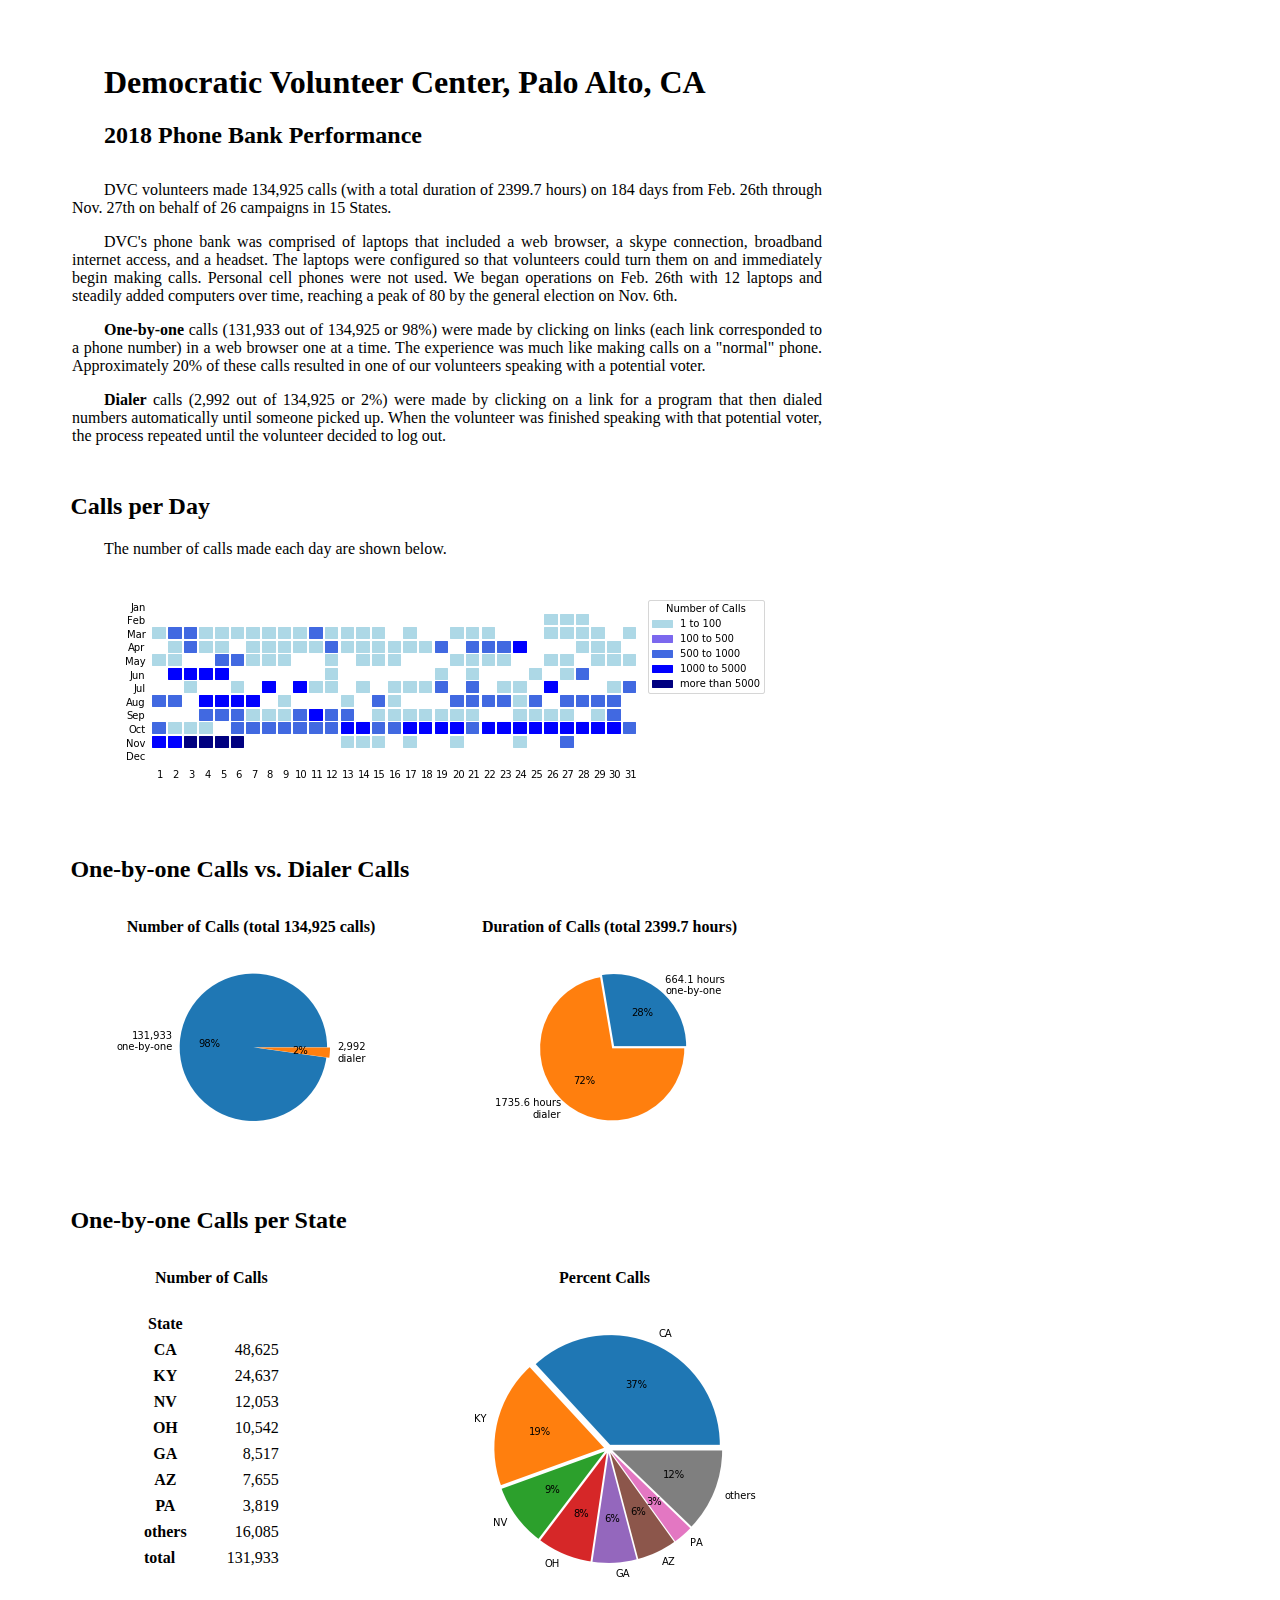
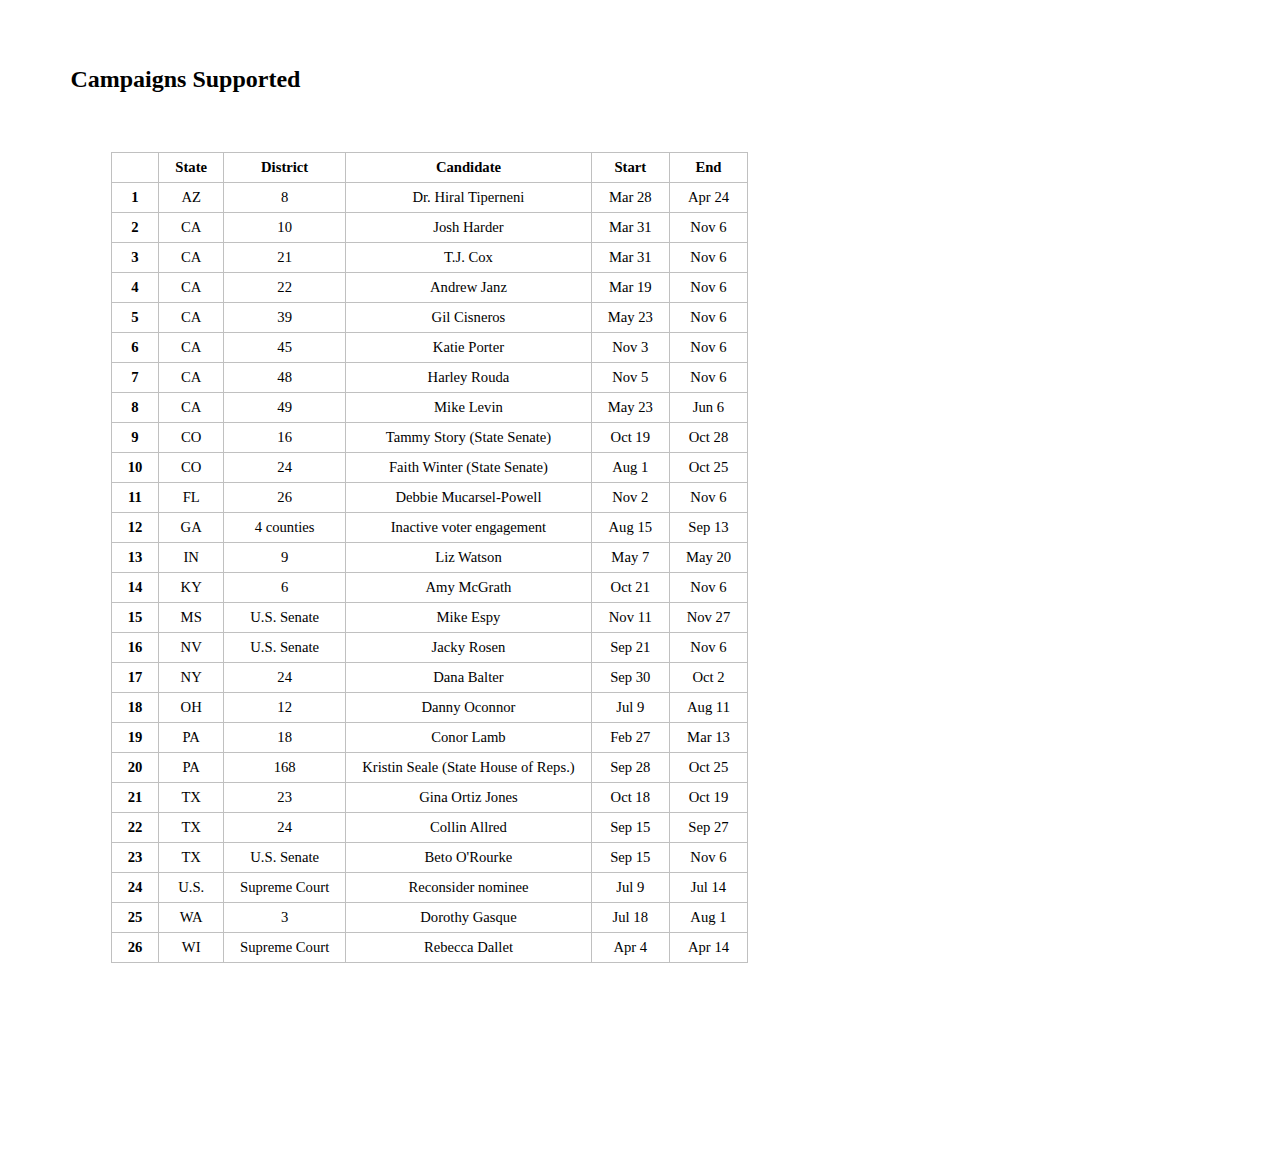
==== commit fc5473c1: "2018 phone bank perf. report" ====
--- a/index.html
+++ b/index.html
@@ -1,119 +1,292 @@
 
-<!DOCTYPE html>
-<html lang="en">
-    <head>
-        <meta charset="utf-8">
-        <title>DVC Phone Bank Calls through Aug. 7, 2018</title>
-        
-<link rel="stylesheet" href="https://cdn.pydata.org/bokeh/release/bokeh-0.12.16.min.css" type="text/css" />
-        
-<script type="text/javascript" src="https://cdn.pydata.org/bokeh/release/bokeh-0.12.16.min.js"></script>
-<script type="text/javascript">
-    Bokeh.set_log_level("info");
-</script>
-    </head>
-    <body>
-        
-        <div class="bk-root">
-            <div class="bk-plotdiv" id="ae2e2f6a-b5ff-49e5-bc41-0e294da09d83"></div>
-        </div>
-        
-        <script type="application/json" id="6ff99384-83c5-47c0-9e56-c93184aa9a52">
-          {"a7a97e1c-bc49-4bf0-9290-4f83d82b67d3":{"roots":{"references":[{"attributes":{"axis_label":"number of calls","axis_label_text_font":"arial","axis_label_text_font_style":"normal","formatter":{"id":"abe47db0-4299-478c-967f-ec6a1cf232aa","type":"BasicTickFormatter"},"major_label_text_font":"arial","plot":{"id":"cbefcc47-bd7a-49c0-854d-f9f83754a556","subtype":"Figure","type":"Plot"},"ticker":{"id":"8b119ce1-ffcc-4245-a923-75cd7227e1cf","type":"BasicTicker"}},"id":"54280535-6e37-4241-921e-2a92253f902d","type":"LinearAxis"},{"attributes":{"callback":null,"renderers":[{"id":"190cd956-e158-45b9-bae1-bc593716fec3","type":"GlyphRenderer"}],"tooltips":"\n    &lt;div&gt;\n        &lt;div style=\"text-align: center;\"&gt;\n            &lt;span style=\"float: center; font-size: 15px;\"&gt;incomplete calls: @pct_incomplete&lt;/span&gt;\n        &lt;/div&gt;\n        &lt;div style=\"text-align: center;\"&gt;\n            &lt;img\n                src=\"@img\" height=\"75%\" width=\"75%\"\n                style=\"float: center; margin: 10px 15px 15px 10px;\"\n                border=\"2\"\n            &gt;&lt;/img&gt;\n        &lt;/div&gt;      \n    &lt;/div&gt;\n    "},"id":"35d42f0a-e5e5-4bac-b1e1-4d6171b8845e","type":"HoverTool"},{"attributes":{"fields":["incomplete"]},"id":"e23079ec-f8c2-481a-8a88-995993cfd96c","type":"Stack"},{"attributes":{"label":{"value":"incomplete calls"},"renderers":[{"id":"190cd956-e158-45b9-bae1-bc593716fec3","type":"GlyphRenderer"}]},"id":"cbe4e518-7c70-4a2e-9928-25c2e382f175","type":"LegendItem"},{"attributes":{"fill_color":{"value":"#1F77B4"},"height":{"value":0.8},"left":{"expr":{"id":"aa596b4e-1f3d-4420-ac29-e78bc84af9f4","type":"Stack"}},"line_color":{"value":"#1F77B4"},"right":{"expr":{"id":"9df10baa-3015-482c-9ea8-e5e983dcec73","type":"Stack"}},"y":{"field":"state"}},"id":"8d59134e-63d9-4193-be03-684a2f3caa05","type":"HBar"},{"attributes":{"items":[{"id":"b2f50455-c6d6-4fed-9a4e-91c3abefcc10","type":"LegendItem"},{"id":"e782400b-8023-43da-b799-808501f877ac","type":"LegendItem"}],"location":"top_left","plot":{"id":"0fc42348-e276-4118-ac4c-cf881f10c866","subtype":"Figure","type":"Plot"}},"id":"56e9d765-2633-40c7-b6cf-2e12f90fbbd5","type":"Legend"},{"attributes":{},"id":"bf01c5ab-c4a3-4c2f-b66e-bdc3bab5c763","type":"Selection"},{"attributes":{},"id":"4efb9ea3-9676-4c13-a6d8-db0d1156eb12","type":"UnionRenderers"},{"attributes":{"bottom":{"expr":{"id":"e23079ec-f8c2-481a-8a88-995993cfd96c","type":"Stack"}},"fill_alpha":{"value":0.1},"fill_color":{"value":"#1f77b4"},"line_alpha":{"value":0.1},"line_color":{"value":"#1f77b4"},"top":{"expr":{"id":"9b7e4c0d-8c5f-40aa-a87c-db252b7db7a1","type":"Stack"}},"width":{"value":0.8},"x":{"field":"call_date"}},"id":"0d6f2065-62b1-4dd9-858d-3b057caa4ddd","type":"VBar"},{"attributes":{"callback":null,"factors":["AZ","CA","CO","DC","IL","NY","OH","PA","WI"]},"id":"b2106ecc-b4f9-4e7f-a12f-7b1571007f12","type":"FactorRange"},{"attributes":{"plot":null,"text":"DVC phone calls from 02-26 to 08-07 (104 days with &gt;1 call): 45216 total outbound calls, 14938 (33%) &gt; 30 seconds"},"id":"cd86a4db-36f4-4f9f-811e-7b645e6df3b5","type":"Title"},{"attributes":{"fields":["incomplete","complete"]},"id":"9b7e4c0d-8c5f-40aa-a87c-db252b7db7a1","type":"Stack"},{"attributes":{"callback":null,"factors":["AZ","CA","CO","DC","IL","NY","OH","PA","WI"]},"id":"cbe99c0b-3f9b-4d36-8561-3ed6ea2e5a3f","type":"FactorRange"},{"attributes":{"callback":null,"end":4500},"id":"443bea8f-a202-4bfa-9c49-2d20f9de8394","type":"Range1d"},{"attributes":{"callback":null,"factors":["02-26","02-27","02-28","03-01","03-02","03-03","03-04","03-05","03-06","03-07","03-08","03-09","03-10","03-11","03-12","03-13","03-14","03-15","03-17","03-20","03-21","03-22","03-26","03-27","03-28","03-29","03-31","04-02","04-03","04-04","04-05","04-07","04-08","04-09","04-10","04-11","04-12","04-13","04-14","04-15","04-16","04-17","04-18","04-19","04-21","04-22","04-23","04-24","04-28","04-29","04-30","05-01","05-02","05-05","05-06","05-07","05-08","05-09","05-12","05-14","05-15","05-16","05-20","05-21","05-22","05-23","05-26","05-27","05-29","05-30","05-31","06-02","06-03","06-04","06-05","06-12","06-19","06-21","06-25","06-27","06-28","07-03","07-06","07-08","07-10","07-11","07-12","07-14","07-16","07-17","07-18","07-19","07-21","07-23","07-24","07-26","07-30","07-31","08-01","08-02","08-04","08-05","08-06","08-07"]},"id":"dcb7ca36-35c1-4eb2-a556-8f37896f5ea4","type":"FactorRange"},{"attributes":{"data_source":{"id":"3326c169-6eb2-4723-8050-47e990567ef7","type":"ColumnDataSource"},"glyph":{"id":"8d59134e-63d9-4193-be03-684a2f3caa05","type":"HBar"},"hover_glyph":null,"muted_glyph":null,"nonselection_glyph":{"id":"970f3654-61ea-4421-b5f1-8a3da1805f36","type":"HBar"},"selection_glyph":null,"view":{"id":"de6536a9-0176-43de-8cc1-130335c16179","type":"CDSView"}},"id":"190cd956-e158-45b9-bae1-bc593716fec3","type":"GlyphRenderer"},{"attributes":{"bottom":{"expr":{"id":"e23079ec-f8c2-481a-8a88-995993cfd96c","type":"Stack"}},"fill_color":{"value":"#FF7F0E"},"line_color":{"value":"#FF7F0E"},"top":{"expr":{"id":"9b7e4c0d-8c5f-40aa-a87c-db252b7db7a1","type":"Stack"}},"width":{"value":0.8},"x":{"field":"call_date"}},"id":"3c99f97a-0e3a-443e-af1f-476e4a39dc08","type":"VBar"},{"attributes":{"axis_label":"state","axis_label_text_font":"arial","axis_label_text_font_style":"normal","formatter":{"id":"078e1499-fef8-46b6-9c1e-5cbb226f0356","type":"CategoricalTickFormatter"},"major_label_text_font":"arial","plot":{"id":"bfa34c21-f3c7-4c91-b11b-d59903b616bc","subtype":"Figure","type":"Plot"},"ticker":{"id":"22035d8f-843a-4054-8de9-b0a51d726399","type":"CategoricalTicker"}},"id":"4e6caf1b-d6a1-47cf-b985-c97e65410b5f","type":"CategoricalAxis"},{"attributes":{},"id":"30fe8355-12df-45c2-a606-e27b24175337","type":"LinearScale"},{"attributes":{"active_drag":"auto","active_inspect":"auto","active_scroll":"auto","active_tap":"auto","logo":null,"tools":[{"id":"04e3af41-df18-4c3c-8ac0-beb428dca420","type":"TapTool"},{"id":"2b311e39-8181-40d3-820d-af81f0bfb1c3","type":"HoverTool"},{"id":"05110808-d002-4b07-a4d8-ac38b14a7963","type":"HoverTool"}]},"id":"2fb87453-7296-4e82-a492-c68d3b962f53","type":"Toolbar"},{"attributes":{"fill_alpha":{"value":0.1},"fill_color":{"value":"#1f77b4"},"height":{"value":0.8},"left":{"expr":{"id":"2a4b02e5-906d-483a-8b14-8f6805e2919d","type":"Stack"}},"line_alpha":{"value":0.1},"line_color":{"value":"#1f77b4"},"right":{"expr":{"id":"08b8da48-15a5-4f50-a9b6-33610885a2ec","type":"Stack"}},"y":{"field":"state"}},"id":"1ea0f2e0-ccc4-4e45-9028-71f59e1b41de","type":"HBar"},{"attributes":{"plot":{"id":"cbefcc47-bd7a-49c0-854d-f9f83754a556","subtype":"Figure","type":"Plot"},"ticker":{"id":"e3279a0c-5d1a-4b84-bc37-142a8335e58d","type":"CategoricalTicker"},"visible":false},"id":"b08d0297-ba83-4830-86da-316cb285b74e","type":"Grid"},{"attributes":{"callback":null,"data":{"complete":[2572,3622,121,1424,88,347,5649,276,181],"img":["https://demvolctr.github.io/state_jpegs/AZ.jpg","https://demvolctr.github.io/state_jpegs/CA.jpg","https://demvolctr.github.io/state_jpegs/CO.jpg","https://demvolctr.github.io/state_jpegs/DC.jpg","https://demvolctr.github.io/state_jpegs/IL.jpg","https://demvolctr.github.io/state_jpegs/NY.jpg","https://demvolctr.github.io/state_jpegs/OH.jpg","https://demvolctr.github.io/state_jpegs/PA.jpg","https://demvolctr.github.io/state_jpegs/WI.jpg"],"incomplete":[4870,15389,651,368,118,272,4504,2109,947],"pct_complete":["2572/7442 = 35%","3622/19011 = 19%","121/772 = 16%","1424/1792 = 79%","88/206 = 43%","347/619 = 56%","5649/10153 = 56%","276/2385 = 12%","181/1128 = 16%"],"pct_incomplete":["4870/7442 = 65%","15389/19011 = 81%","651/772 = 84%","368/1792 = 21%","118/206 = 57%","272/619 = 44%","4504/10153 = 44%","2109/2385 = 88%","947/1128 = 84%"],"state":["AZ","CA","CO","DC","IL","NY","OH","PA","WI"]},"selected":{"id":"a8d1c528-a84e-41fc-967d-301b5d64d609","type":"Selection"},"selection_policy":{"id":"ed3fa33c-c4df-42f8-9aa7-b10f717fba17","type":"UnionRenderers"}},"id":"8d599079-3446-46bb-a010-2d8f015ee3fc","type":"ColumnDataSource"},{"attributes":{},"id":"78f766d6-5329-4c57-83b7-94e1b6bcef30","type":"CategoricalTickFormatter"},{"attributes":{"active_drag":"auto","active_inspect":"auto","active_scroll":"auto","active_tap":"auto","logo":null,"tools":[{"id":"193c8935-16e8-4c79-8267-2d48ad08036b","type":"TapTool"},{"id":"d85c00d4-2bc8-4252-a6f4-87ae874bf1ff","type":"HoverTool"},{"id":"35d42f0a-e5e5-4bac-b1e1-4d6171b8845e","type":"HoverTool"}]},"id":"186470d0-0fd6-41ec-8bc0-5d5d6c2b07fa","type":"Toolbar"},{"attributes":{"active_drag":"auto","active_inspect":"auto","active_scroll":"auto","active_tap":"auto","logo":null,"tools":[{"id":"96d5fb87-93e7-4ad4-903f-a127605e0305","type":"HoverTool"},{"id":"fa5b744d-4037-4432-9c10-f5ec46dab671","type":"HoverTool"}]},"id":"b785f6ca-ffad-44d9-a56c-48f778fb6852","type":"Toolbar"},{"attributes":{"dimension":1,"plot":{"id":"86fae169-d8c0-40a1-9c5b-5ae2b42d77b8","subtype":"Figure","type":"Plot"},"ticker":{"id":"56a9f8ce-194f-47ab-9aad-deebb493c4d1","type":"CategoricalTicker"},"visible":false},"id":"5b551ba5-3c47-4f34-a5b4-18283cd9c16d","type":"Grid"},{"attributes":{"fill_color":{"value":"#FF7F0E"},"height":{"value":0.8},"left":{"expr":{"id":"78b431d1-f3b0-406a-9832-67820b65b5ba","type":"Stack"}},"line_color":{"value":"#FF7F0E"},"right":{"expr":{"id":"92be7f6d-49c8-4361-b085-1d900a531d33","type":"Stack"}},"y":{"field":"state"}},"id":"9647dc4e-cf3f-473d-b891-cba078d57b45","type":"HBar"},{"attributes":{},"id":"af1a0c77-f39e-4814-a24d-912d28ca974b","type":"CategoricalScale"},{"attributes":{"fields":["incomplete","complete"]},"id":"e3d56d6f-6357-4e61-adf3-a062835fceac","type":"Stack"},{"attributes":{},"id":"abe47db0-4299-478c-967f-ec6a1cf232aa","type":"BasicTickFormatter"},{"attributes":{"callback":null,"renderers":[{"id":"4561c9fa-bc45-4ea3-922d-e9cd577aa09b","type":"GlyphRenderer"}],"tooltips":"\n    &lt;div&gt;\n        &lt;div style=\"text-align: center;\"&gt;\n            &lt;span style=\"float: center; font-size: 15px;\"&gt;completed calls: @pct_complete&lt;/span&gt;\n        &lt;/div&gt;\n        &lt;div style=\"text-align: center;\"&gt;\n            &lt;img\n                src=\"@img\" height=\"75%\" width=\"75%\"\n                style=\"float: center; margin: 10px 15px 15px 10px;\"\n                border=\"2\"\n            &gt;&lt;/img&gt;\n        &lt;/div&gt;      \n    &lt;/div&gt;\n    "},"id":"d85c00d4-2bc8-4252-a6f4-87ae874bf1ff","type":"HoverTool"},{"attributes":{"fill_alpha":{"value":0.1},"fill_color":{"value":"#1f77b4"},"height":{"value":0.8},"left":{"expr":{"id":"78b431d1-f3b0-406a-9832-67820b65b5ba","type":"Stack"}},"line_alpha":{"value":0.1},"line_color":{"value":"#1f77b4"},"right":{"expr":{"id":"92be7f6d-49c8-4361-b085-1d900a531d33","type":"Stack"}},"y":{"field":"state"}},"id":"f4af2eab-2856-49a5-afe7-d7693f8a3ec1","type":"HBar"},{"attributes":{"fields":[]},"id":"87b7f045-4f2e-4f88-9b66-206db39c79f5","type":"Stack"},{"attributes":{"plot":{"id":"fa80faba-d86e-4886-864e-6759131ac8ae","subtype":"Figure","type":"Plot"},"ticker":{"id":"5266faae-a2bb-402f-a202-a5988aea2b70","type":"BasicTicker"}},"id":"ed201c86-b94e-48b3-82e0-e94e651152df","type":"Grid"},{"attributes":{"source":{"id":"13244d78-d838-4a0f-9e6c-cd13f794e195","type":"ColumnDataSource"}},"id":"77e23817-2ee1-4fd2-8429-66dd6289e830","type":"CDSView"},{"attributes":{"label":{"value":"incomplete calls"},"renderers":[{"id":"eb440872-367b-47e7-a38e-e6d3333d226e","type":"GlyphRenderer"}]},"id":"b2f50455-c6d6-4fed-9a4e-91c3abefcc10","type":"LegendItem"},{"attributes":{"fields":["incomplete","complete"]},"id":"05693257-5383-4156-9e48-0568e8898a1e","type":"Stack"},{"attributes":{"data_source":{"id":"13244d78-d838-4a0f-9e6c-cd13f794e195","type":"ColumnDataSource"},"glyph":{"id":"9647dc4e-cf3f-473d-b891-cba078d57b45","type":"HBar"},"hover_glyph":null,"muted_glyph":null,"nonselection_glyph":{"id":"f4af2eab-2856-49a5-afe7-d7693f8a3ec1","type":"HBar"},"selection_glyph":null,"view":{"id":"77e23817-2ee1-4fd2-8429-66dd6289e830","type":"CDSView"}},"id":"52b620ce-6686-42bc-bbbd-88d6b2d0978b","type":"GlyphRenderer"},{"attributes":{"bottom":{"expr":{"id":"87b7f045-4f2e-4f88-9b66-206db39c79f5","type":"Stack"}},"fill_alpha":{"value":0.1},"fill_color":{"value":"#1f77b4"},"line_alpha":{"value":0.1},"line_color":{"value":"#1f77b4"},"top":{"expr":{"id":"cfb64f8f-65a4-4d5c-9d1e-9bb2fa904a61","type":"Stack"}},"width":{"value":0.8},"x":{"field":"call_date"}},"id":"f2fcad35-a193-4296-b055-0569d0f44483","type":"VBar"},{"attributes":{"axis_label":"number of calls","axis_label_text_font":"arial","axis_label_text_font_style":"normal","formatter":{"id":"a052e942-da49-4170-8f89-7fa0783cf2af","type":"BasicTickFormatter"},"major_label_text_font":"arial","minor_tick_line_color":{"value":null},"plot":{"id":"86fae169-d8c0-40a1-9c5b-5ae2b42d77b8","subtype":"Figure","type":"Plot"},"ticker":{"id":"13fb7ad1-5d43-4d91-b87c-b3eb4a57e8ec","type":"BasicTicker"}},"id":"75012ef1-8f86-4ef8-adbd-39aa6066df68","type":"LinearAxis"},{"attributes":{},"id":"16b05557-8c56-4fa3-9b1f-63ad250efdda","type":"CategoricalScale"},{"attributes":{},"id":"13fb7ad1-5d43-4d91-b87c-b3eb4a57e8ec","type":"BasicTicker"},{"attributes":{"callback":null,"renderers":[{"id":"ecf9538c-3e84-40d2-8031-0aca5a5bdb16","type":"GlyphRenderer"}],"tooltips":"\n    &lt;div&gt;\n        &lt;div style=\"text-align: center;\"&gt;\n            &lt;span style=\"float: center; font-size: 15px;\"&gt;completed calls: @pct_complete&lt;/span&gt;\n        &lt;/div&gt;\n        &lt;div style=\"text-align: center;\"&gt;\n            &lt;img\n                src=\"@img\" height=\"75%\" width=\"75%\"\n                style=\"float: center; margin: 10px 15px 15px 10px;\"\n                border=\"2\"\n            &gt;&lt;/img&gt;\n        &lt;/div&gt;      \n    &lt;/div&gt;\n    "},"id":"96d5fb87-93e7-4ad4-903f-a127605e0305","type":"HoverTool"},{"attributes":{"data_source":{"id":"5a26590c-75db-4b3a-bd00-98e0a9250c46","type":"ColumnDataSource"},"glyph":{"id":"b25123fc-9011-40bf-ad04-b32b372e9835","type":"VBar"},"hover_glyph":null,"muted_glyph":null,"nonselection_glyph":{"id":"43b7b74b-a12a-4f69-9e86-922389e402f0","type":"VBar"},"selection_glyph":null,"view":{"id":"62e5f05a-2ee9-478c-af19-4725d61de673","type":"CDSView"}},"id":"eb440872-367b-47e7-a38e-e6d3333d226e","type":"GlyphRenderer"},{"attributes":{},"id":"735bb9f7-cdc6-479a-b965-7442385514cf","type":"LinearScale"},{"attributes":{},"id":"e04f9869-7d53-4447-8642-4d34e4d833c1","type":"CategoricalScale"},{"attributes":{"fields":["incomplete"]},"id":"9df10baa-3015-482c-9ea8-e5e983dcec73","type":"Stack"},{"attributes":{"callback":null},"id":"d2bc946a-d03c-4fa2-ac17-e45dd227d576","type":"TapTool"},{"attributes":{"dimension":1,"plot":{"id":"cbefcc47-bd7a-49c0-854d-f9f83754a556","subtype":"Figure","type":"Plot"},"ticker":{"id":"8b119ce1-ffcc-4245-a923-75cd7227e1cf","type":"BasicTicker"},"visible":false},"id":"bf356fd6-2937-4b58-894f-88e7903faeab","type":"Grid"},{"attributes":{"fill_alpha":{"value":0.1},"fill_color":{"value":"#1f77b4"},"height":{"value":0.8},"left":{"expr":{"id":"4da2233d-d314-4b24-a518-4ffa86451501","type":"Stack"}},"line_alpha":{"value":0.1},"line_color":{"value":"#1f77b4"},"right":{"expr":{"id":"e3d56d6f-6357-4e61-adf3-a062835fceac","type":"Stack"}},"y":{"field":"state"}},"id":"3c84256e-8384-4584-a99e-3d571c146259","type":"HBar"},{"attributes":{},"id":"22035d8f-843a-4054-8de9-b0a51d726399","type":"CategoricalTicker"},{"attributes":{"bottom":{"expr":{"id":"47995191-195e-43fa-8a75-44dbce0e8548","type":"Stack"}},"fill_alpha":{"value":0.1},"fill_color":{"value":"#1f77b4"},"line_alpha":{"value":0.1},"line_color":{"value":"#1f77b4"},"top":{"expr":{"id":"4ad8df53-5927-46a7-8421-c62d3b4d19ae","type":"Stack"}},"width":{"value":0.8},"x":{"field":"call_date"}},"id":"43b7b74b-a12a-4f69-9e86-922389e402f0","type":"VBar"},{"attributes":{"label":{"value":"completed calls"},"renderers":[{"id":"4561c9fa-bc45-4ea3-922d-e9cd577aa09b","type":"GlyphRenderer"}]},"id":"73383950-fd51-42e1-9116-24eb587cda27","type":"LegendItem"},{"attributes":{"plot":{"id":"bfa34c21-f3c7-4c91-b11b-d59903b616bc","subtype":"Figure","type":"Plot"},"ticker":{"id":"825a6a08-69fa-4350-aad4-c5a639733b33","type":"BasicTicker"}},"id":"e1e0d923-fec3-4541-8e1b-ae7e9309e0ee","type":"Grid"},{"attributes":{},"id":"b7a8bfaa-34f0-49c6-bbb6-60f89b402334","type":"UnionRenderers"},{"attributes":{"axis_label":"call date","axis_label_text_font":"arial","axis_label_text_font_style":"normal","formatter":{"id":"512bfba3-784f-465f-b30e-4c58c6ebd756","type":"CategoricalTickFormatter"},"major_label_orientation":1.5707963267948966,"major_label_text_font":"arial","minor_tick_line_color":{"value":null},"plot":{"id":"bdd7828f-e8bb-4fbb-b210-0e4e93c7c621","subtype":"Figure","type":"Plot"},"ticker":{"id":"450b76a3-cb91-4ebc-a1ae-59e5c645c28d","type":"CategoricalTicker"}},"id":"be77c077-fad7-41a0-99da-76e63b7b527a","type":"CategoricalAxis"},{"attributes":{"data_source":{"id":"89b248b4-1ba3-4956-a1bf-2e5289c2204c","type":"ColumnDataSource"},"glyph":{"id":"6d7672eb-9d37-408a-9472-66eb5a7df2a9","type":"VBar"},"hover_glyph":null,"muted_glyph":null,"nonselection_glyph":{"id":"f2fcad35-a193-4296-b055-0569d0f44483","type":"VBar"},"selection_glyph":null,"view":{"id":"66039fca-c838-454d-aa35-5bdc0db4b69c","type":"CDSView"}},"id":"feb0361c-0686-4a70-b7e5-1a4648c44048","type":"GlyphRenderer"},{"attributes":{},"id":"3bdd91ca-40d7-4357-8375-54dfc9ff57ce","type":"LinearScale"},{"attributes":{"fields":[]},"id":"2a4b02e5-906d-483a-8b14-8f6805e2919d","type":"Stack"},{"attributes":{"fields":[]},"id":"47995191-195e-43fa-8a75-44dbce0e8548","type":"Stack"},{"attributes":{"callback":null,"end":18400},"id":"f0d79a48-767a-42f4-8042-1e11b39ef5b2","type":"Range1d"},{"attributes":{"below":[{"id":"b0c85d13-0848-44cb-9010-b9d226b41eee","type":"LinearAxis"}],"left":[{"id":"cfb4fe01-a553-4d29-8a9f-8049fc0820da","type":"CategoricalAxis"}],"plot_height":350,"plot_width":825,"renderers":[{"id":"b0c85d13-0848-44cb-9010-b9d226b41eee","type":"LinearAxis"},{"id":"14ad6248-8b54-4191-9e2d-ff2990aec934","type":"Grid"},{"id":"cfb4fe01-a553-4d29-8a9f-8049fc0820da","type":"CategoricalAxis"},{"id":"1d9c4cc1-9ef6-4759-8930-10d907336b73","type":"Grid"},{"id":"3d280d84-66f0-4216-b01f-0a5af0247fdb","type":"Legend"},{"id":"de61c325-f7cc-4a7c-bc5b-374bc098b12e","type":"GlyphRenderer"},{"id":"390aa8b5-ad74-428e-b5ad-371d3e866574","type":"GlyphRenderer"}],"title":{"id":"b4f80d95-1cd5-478d-88a3-4ce1d87d4436","type":"Title"},"toolbar":{"id":"74740790-eb34-4994-a299-775aef6e56bc","type":"Toolbar"},"toolbar_location":null,"x_range":{"id":"add3b94d-5263-4210-b35a-3de5ae7df696","type":"Range1d"},"x_scale":{"id":"70c555f9-b07d-4a7a-ac76-819b8e645942","type":"LinearScale"},"y_range":{"id":"8759c90c-5de9-4391-a894-e7d240099ef1","type":"FactorRange"},"y_scale":{"id":"2eb0502c-18ec-48e8-b188-8d85094d7c55","type":"CategoricalScale"}},"id":"6c2f1ca4-b116-40f6-b7d2-703edf1bbf5d","subtype":"Figure","type":"Plot"},{"attributes":{},"id":"e3279a0c-5d1a-4b84-bc37-142a8335e58d","type":"CategoricalTicker"},{"attributes":{"plot":{"id":"86fae169-d8c0-40a1-9c5b-5ae2b42d77b8","subtype":"Figure","type":"Plot"},"ticker":{"id":"13fb7ad1-5d43-4d91-b87c-b3eb4a57e8ec","type":"BasicTicker"}},"id":"8a80991d-20b2-44dd-8605-00b64bf848ed","type":"Grid"},{"attributes":{"dimension":1,"plot":{"id":"bfa34c21-f3c7-4c91-b11b-d59903b616bc","subtype":"Figure","type":"Plot"},"ticker":{"id":"22035d8f-843a-4054-8de9-b0a51d726399","type":"CategoricalTicker"},"visible":false},"id":"0bb421e9-1645-465e-be9e-3d13b7152001","type":"Grid"},{"attributes":{"axis_label":"number of calls","axis_label_text_font":"arial","axis_label_text_font_style":"normal","formatter":{"id":"16e144ab-92af-450d-9a10-fc9e4fd259b6","type":"BasicTickFormatter"},"major_label_text_font":"arial","minor_tick_line_color":{"value":null},"plot":{"id":"bfa34c21-f3c7-4c91-b11b-d59903b616bc","subtype":"Figure","type":"Plot"},"ticker":{"id":"825a6a08-69fa-4350-aad4-c5a639733b33","type":"BasicTicker"}},"id":"4ce854dc-1f8c-416d-9bec-c6a37e11831b","type":"LinearAxis"},{"attributes":{"axis_label":"call date","axis_label_text_font":"arial","axis_label_text_font_style":"normal","formatter":{"id":"466df61a-8c75-4ff2-b93b-d34158d82dea","type":"CategoricalTickFormatter"},"major_label_orientation":1.5707963267948966,"major_label_text_font":"arial","major_label_text_font_size":{"value":"8pt"},"minor_tick_line_color":{"value":null},"plot":{"id":"cbefcc47-bd7a-49c0-854d-f9f83754a556","subtype":"Figure","type":"Plot"},"ticker":{"id":"e3279a0c-5d1a-4b84-bc37-142a8335e58d","type":"CategoricalTicker"}},"id":"70ef9287-d1bb-496f-91ae-72071f543786","type":"CategoricalAxis"},{"attributes":{"fill_alpha":{"value":0.1},"fill_color":{"value":"#1f77b4"},"height":{"value":0.8},"left":{"expr":{"id":"aa596b4e-1f3d-4420-ac29-e78bc84af9f4","type":"Stack"}},"line_alpha":{"value":0.1},"line_color":{"value":"#1f77b4"},"right":{"expr":{"id":"9df10baa-3015-482c-9ea8-e5e983dcec73","type":"Stack"}},"y":{"field":"state"}},"id":"970f3654-61ea-4421-b5f1-8a3da1805f36","type":"HBar"},{"attributes":{},"id":"450b76a3-cb91-4ebc-a1ae-59e5c645c28d","type":"CategoricalTicker"},{"attributes":{"callback":null,"renderers":[{"id":"f8825015-93ca-4846-a44d-887b67d8d083","type":"GlyphRenderer"}],"tooltips":"\n    &lt;div&gt;\n        &lt;div style=\"text-align: center;\"&gt;\n            &lt;span style=\"float: center; font-size: 15px;\"&gt;incomplete calls: @pct_incomplete&lt;/span&gt;\n        &lt;/div&gt;\n        &lt;div style=\"text-align: center;\"&gt;\n            &lt;img\n                src=\"@img\" height=\"75%\" width=\"75%\"\n                style=\"float: center; margin: 10px 15px 15px 10px;\"\n                border=\"2\"\n            &gt;&lt;/img&gt;\n        &lt;/div&gt;      \n    &lt;/div&gt;\n    "},"id":"ca18bd0a-9cc7-42ce-a1bf-7a36bcadd798","type":"HoverTool"},{"attributes":{},"id":"466df61a-8c75-4ff2-b93b-d34158d82dea","type":"CategoricalTickFormatter"},{"attributes":{"fields":["incomplete"]},"id":"cfb64f8f-65a4-4d5c-9d1e-9bb2fa904a61","type":"Stack"},{"attributes":{"fields":["incomplete"]},"id":"4da2233d-d314-4b24-a518-4ffa86451501","type":"Stack"},{"attributes":{"bottom":{"expr":{"id":"87b7f045-4f2e-4f88-9b66-206db39c79f5","type":"Stack"}},"fill_color":{"value":"#1F77B4"},"line_color":{"value":"#1F77B4"},"top":{"expr":{"id":"cfb64f8f-65a4-4d5c-9d1e-9bb2fa904a61","type":"Stack"}},"width":{"value":0.8},"x":{"field":"call_date"}},"id":"6d7672eb-9d37-408a-9472-66eb5a7df2a9","type":"VBar"},{"attributes":{},"id":"330cfab6-ca13-4462-8b45-f254ab0b002f","type":"CategoricalTickFormatter"},{"attributes":{"fields":["incomplete"]},"id":"4ad8df53-5927-46a7-8421-c62d3b4d19ae","type":"Stack"},{"attributes":{"callback":null},"id":"193c8935-16e8-4c79-8267-2d48ad08036b","type":"TapTool"},{"attributes":{"fields":[]},"id":"8434141d-d0c4-4349-a9b3-9c42f6e11019","type":"Stack"},{"attributes":{"source":{"id":"3326c169-6eb2-4723-8050-47e990567ef7","type":"ColumnDataSource"}},"id":"4cbc5f35-86db-4b15-af97-5f1bdba30127","type":"CDSView"},{"attributes":{"callback":null,"factors":["02-26","02-27","02-28","03-01","03-02","03-03","03-04","03-05","03-06","03-07","03-08","03-09","03-10","03-11","03-12","03-13","03-14","03-15","03-17","03-20","03-21","03-22","03-26","03-27","03-28","03-29","03-31","04-02","04-03","04-04","04-05","04-07","04-08","04-09","04-10","04-11","04-12","04-13","04-14","04-15","04-16","04-17","04-18","04-19","04-21","04-22","04-23","04-24","04-28","04-29","04-30","05-01","05-02","05-05","05-06","05-07","05-08","05-09","05-12","05-14","05-15","05-16","05-20","05-21","05-22","05-23","05-26","05-27","05-29","05-30","05-31","06-02","06-03","06-04","06-05","06-12","06-19","06-21","06-25","06-27","06-28","07-03","07-06","07-08","07-10","07-11","07-12","07-14","07-16","07-17","07-18","07-19","07-21","07-23","07-24","07-26","07-30","07-31","08-01","08-02","08-04","08-05","08-06","08-07"]},"id":"e04db370-4b8a-4e62-994a-4c9e2cbe4069","type":"FactorRange"},{"attributes":{"items":[{"id":"cbe4e518-7c70-4a2e-9928-25c2e382f175","type":"LegendItem"},{"id":"73383950-fd51-42e1-9116-24eb587cda27","type":"LegendItem"}],"plot":{"id":"86fae169-d8c0-40a1-9c5b-5ae2b42d77b8","subtype":"Figure","type":"Plot"}},"id":"e0875b50-b72d-4350-a0aa-685a190c48f0","type":"Legend"},{"attributes":{"fields":["incomplete"]},"id":"ca182339-e3d3-4c7a-87d9-305fa08925eb","type":"Stack"},{"attributes":{"data_source":{"id":"8d599079-3446-46bb-a010-2d8f015ee3fc","type":"ColumnDataSource"},"glyph":{"id":"e320fd28-b810-4cd4-b6f2-f5c6cdd3f890","type":"HBar"},"hover_glyph":null,"muted_glyph":null,"nonselection_glyph":{"id":"1ea0f2e0-ccc4-4e45-9028-71f59e1b41de","type":"HBar"},"selection_glyph":null,"view":{"id":"2f7ea73c-de20-4f67-a101-29ebfbfaa804","type":"CDSView"}},"id":"845690a2-c224-4554-955c-91c44f9ea5f0","type":"GlyphRenderer"},{"attributes":{},"id":"8b119ce1-ffcc-4245-a923-75cd7227e1cf","type":"BasicTicker"},{"attributes":{"callback":null,"factors":["02-26","02-27","02-28","03-01","03-02","03-03","03-04","03-05","03-06","03-07","03-08","03-09","03-10","03-11","03-12","03-13","03-14","03-15","03-17","03-20","03-21","03-22","03-26","03-27","03-28","03-29","03-31","04-02","04-03","04-04","04-05","04-07","04-08","04-09","04-10","04-11","04-12","04-13","04-14","04-15","04-16","04-17","04-18","04-19","04-21","04-22","04-23","04-24","04-28","04-29","04-30","05-01","05-02","05-05","05-06","05-07","05-08","05-09","05-12","05-14","05-15","05-16","05-20","05-21","05-22","05-23","05-26","05-27","05-29","05-30","05-31","06-02","06-03","06-04","06-05","06-12","06-19","06-21","06-25","06-27","06-28","07-03","07-06","07-08","07-10","07-11","07-12","07-14","07-16","07-17","07-18","07-19","07-21","07-23","07-24","07-26","07-30","07-31","08-01","08-02","08-04","08-05","08-06","08-07"]},"id":"583622b5-07ff-4091-8680-e4ae1c2270e2","type":"FactorRange"},{"attributes":{"fields":["incomplete"]},"id":"08b8da48-15a5-4f50-a9b6-33610885a2ec","type":"Stack"},{"attributes":{"axis_label":"state","axis_label_text_font":"arial","axis_label_text_font_style":"normal","formatter":{"id":"330cfab6-ca13-4462-8b45-f254ab0b002f","type":"CategoricalTickFormatter"},"major_label_text_font":"arial","plot":{"id":"86fae169-d8c0-40a1-9c5b-5ae2b42d77b8","subtype":"Figure","type":"Plot"},"ticker":{"id":"56a9f8ce-194f-47ab-9aad-deebb493c4d1","type":"CategoricalTicker"}},"id":"3bb3ab74-e954-43e7-b53f-6fff2fa3a8dd","type":"CategoricalAxis"},{"attributes":{"below":[{"id":"3627c8e1-ec68-4d2b-a0cc-ea426279994e","type":"LinearAxis"}],"left":[{"id":"709ae93f-8df1-42d6-99a9-be0bebd3bf48","type":"CategoricalAxis"}],"plot_height":350,"plot_width":825,"renderers":[{"id":"3627c8e1-ec68-4d2b-a0cc-ea426279994e","type":"LinearAxis"},{"id":"ed201c86-b94e-48b3-82e0-e94e651152df","type":"Grid"},{"id":"709ae93f-8df1-42d6-99a9-be0bebd3bf48","type":"CategoricalAxis"},{"id":"cfc3733d-1411-4fd1-ac42-5bdd9c0bb7f6","type":"Grid"},{"id":"fa5cf561-c69f-4693-b3ed-8c8cb4a418fd","type":"Legend"},{"id":"6e0b5288-f812-43a1-a32a-178d2af3e0d4","type":"GlyphRenderer"},{"id":"52b620ce-6686-42bc-bbbd-88d6b2d0978b","type":"GlyphRenderer"}],"title":{"id":"c0a3e328-e249-43e9-932b-69bca1eaca49","type":"Title"},"toolbar":{"id":"2fb87453-7296-4e82-a492-c68d3b962f53","type":"Toolbar"},"toolbar_location":null,"x_range":{"id":"442f8aaa-37ae-4f40-b291-832d263acdc2","type":"Range1d"},"x_scale":{"id":"184ca06b-20f0-4be0-a3a7-d7ed01c7c121","type":"LinearScale"},"y_range":{"id":"b2106ecc-b4f9-4e7f-a12f-7b1571007f12","type":"FactorRange"},"y_scale":{"id":"debcd69b-3006-4a5e-8d82-2202dcc6a959","type":"CategoricalScale"}},"id":"fa80faba-d86e-4886-864e-6759131ac8ae","subtype":"Figure","type":"Plot"},{"attributes":{},"id":"1c9309e4-8dec-4e9a-8843-2891ecc7f627","type":"Selection"},{"attributes":{"source":{"id":"3326c169-6eb2-4723-8050-47e990567ef7","type":"ColumnDataSource"}},"id":"de6536a9-0176-43de-8cc1-130335c16179","type":"CDSView"},{"attributes":{},"id":"16e144ab-92af-450d-9a10-fc9e4fd259b6","type":"BasicTickFormatter"},{"attributes":{"bottom":{"expr":{"id":"47995191-195e-43fa-8a75-44dbce0e8548","type":"Stack"}},"fill_color":{"value":"#1F77B4"},"line_color":{"value":"#1F77B4"},"top":{"expr":{"id":"4ad8df53-5927-46a7-8421-c62d3b4d19ae","type":"Stack"}},"width":{"value":0.8},"x":{"field":"call_date"}},"id":"b25123fc-9011-40bf-ad04-b32b372e9835","type":"VBar"},{"attributes":{},"id":"a052e942-da49-4170-8f89-7fa0783cf2af","type":"BasicTickFormatter"},{"attributes":{"callback":null,"renderers":[{"id":"6e0b5288-f812-43a1-a32a-178d2af3e0d4","type":"GlyphRenderer"}],"tooltips":"\n    &lt;div&gt;\n        &lt;div style=\"text-align: center;\"&gt;\n            &lt;span style=\"float: center; font-size: 15px;\"&gt;incomplete calls: @pct_incomplete&lt;/span&gt;\n        &lt;/div&gt;\n        &lt;div style=\"text-align: center;\"&gt;\n            &lt;img\n                src=\"@img\" height=\"75%\" width=\"75%\"\n                style=\"float: center; margin: 10px 15px 15px 10px;\"\n                border=\"2\"\n            &gt;&lt;/img&gt;\n        &lt;/div&gt;      \n    &lt;/div&gt;\n    "},"id":"05110808-d002-4b07-a4d8-ac38b14a7963","type":"HoverTool"},{"attributes":{"bottom":{"expr":{"id":"ca182339-e3d3-4c7a-87d9-305fa08925eb","type":"Stack"}},"fill_color":{"value":"#FF7F0E"},"line_color":{"value":"#FF7F0E"},"top":{"expr":{"id":"05693257-5383-4156-9e48-0568e8898a1e","type":"Stack"}},"width":{"value":0.8},"x":{"field":"call_date"}},"id":"e166fd61-ea8e-4bd0-981a-db4f3afc0dfc","type":"VBar"},{"attributes":{"fill_color":{"value":"#FF7F0E"},"height":{"value":0.8},"left":{"expr":{"id":"4da2233d-d314-4b24-a518-4ffa86451501","type":"Stack"}},"line_color":{"value":"#FF7F0E"},"right":{"expr":{"id":"e3d56d6f-6357-4e61-adf3-a062835fceac","type":"Stack"}},"y":{"field":"state"}},"id":"1232db8b-9db5-4f2b-9652-fd6748d74731","type":"HBar"},{"attributes":{"label":{"value":"incomplete calls"},"renderers":[{"id":"f8825015-93ca-4846-a44d-887b67d8d083","type":"GlyphRenderer"}]},"id":"9fdc9001-3d0e-476b-b66a-6395d8de9315","type":"LegendItem"},{"attributes":{"bottom":{"expr":{"id":"ca182339-e3d3-4c7a-87d9-305fa08925eb","type":"Stack"}},"fill_alpha":{"value":0.1},"fill_color":{"value":"#1f77b4"},"line_alpha":{"value":0.1},"line_color":{"value":"#1f77b4"},"top":{"expr":{"id":"05693257-5383-4156-9e48-0568e8898a1e","type":"Stack"}},"width":{"value":0.8},"x":{"field":"call_date"}},"id":"8ac036de-791d-4b08-83d7-76ed790e18b4","type":"VBar"},{"attributes":{"fields":["incomplete","complete"]},"id":"92549e9a-144b-4a93-aac4-d073c2c9db71","type":"Stack"},{"attributes":{"active_drag":"auto","active_inspect":"auto","active_scroll":"auto","active_tap":"auto","logo":null,"tools":[{"id":"d2bc946a-d03c-4fa2-ac17-e45dd227d576","type":"TapTool"},{"id":"644037ff-92bf-4f38-a4e1-109412608486","type":"HoverTool"},{"id":"2443c1c0-9e6d-4295-aa5b-7c56c17b3b17","type":"HoverTool"}]},"id":"ce523b62-6ed9-43f0-999a-084bf1bbc4fc","type":"Toolbar"},{"attributes":{},"id":"17655e53-1086-4035-87c3-0e19cec8e94c","type":"BasicTickFormatter"},{"attributes":{"axis_label":"state","axis_label_text_font":"arial","axis_label_text_font_style":"normal","formatter":{"id":"1d0ee198-cd86-494d-8e53-4202acb26adf","type":"CategoricalTickFormatter"},"major_label_text_font":"arial","plot":{"id":"fa80faba-d86e-4886-864e-6759131ac8ae","subtype":"Figure","type":"Plot"},"ticker":{"id":"02541d87-d57a-47f7-9b7d-c1adb46a88e8","type":"CategoricalTicker"}},"id":"709ae93f-8df1-42d6-99a9-be0bebd3bf48","type":"CategoricalAxis"},{"attributes":{"callback":null,"renderers":[{"id":"cffd8831-015c-4f18-9f0f-9608afe0ee8f","type":"GlyphRenderer"}],"tooltips":"\n    &lt;div&gt;\n        &lt;div style=\"text-align: center;\"&gt;\n            &lt;span style=\"float: center; font-size: 15px;\"&gt;completed calls: @pct_complete&lt;/span&gt;\n        &lt;/div&gt;\n        &lt;div style=\"text-align: center;\"&gt;\n            &lt;img\n                src=\"@img\" height=\"75%\" width=\"75%\"\n                style=\"float: center; margin: 10px 15px 15px 10px;\"\n                border=\"2\"\n            &gt;&lt;/img&gt;\n        &lt;/div&gt;      \n    &lt;/div&gt;\n    "},"id":"644037ff-92bf-4f38-a4e1-109412608486","type":"HoverTool"},{"attributes":{"source":{"id":"89b248b4-1ba3-4956-a1bf-2e5289c2204c","type":"ColumnDataSource"}},"id":"66039fca-c838-454d-aa35-5bdc0db4b69c","type":"CDSView"},{"attributes":{"plot":null,"text":"DVC phone calls to States (&gt; 150 calls per State), from 02-26 to 08-07: 43508 total outbound calls, 14280 (33%) &gt; 30 seconds"},"id":"c8547550-a4a2-4f8a-9702-744fc3576d51","type":"Title"},{"attributes":{"callback":null,"factors":["AZ","CA","CO","DC","IL","NY","OH","PA","WI"]},"id":"8d45f867-88dd-4062-9966-75aaedfdc7c1","type":"FactorRange"},{"attributes":{},"id":"23e2a089-7471-497e-82dd-65340c0ee0c5","type":"Selection"},{"attributes":{"plot":null,"text":"DVC phone calls to States (&gt; 150 calls per State), from 02-26 to 08-07: 43508 total outbound calls, 14280 (33%) &gt; 30 seconds"},"id":"8c5b0fba-c0bd-47d3-be49-f93c48393317","type":"Title"},{"attributes":{"data_source":{"id":"5a26590c-75db-4b3a-bd00-98e0a9250c46","type":"ColumnDataSource"},"glyph":{"id":"3c99f97a-0e3a-443e-af1f-476e4a39dc08","type":"VBar"},"hover_glyph":null,"muted_glyph":null,"nonselection_glyph":{"id":"0d6f2065-62b1-4dd9-858d-3b057caa4ddd","type":"VBar"},"selection_glyph":null,"view":{"id":"51ceaf56-5a2d-49fa-b481-2dc143030fb7","type":"CDSView"}},"id":"253d6047-39e6-4327-9e54-4745cf08a80f","type":"GlyphRenderer"},{"attributes":{},"id":"56a9f8ce-194f-47ab-9aad-deebb493c4d1","type":"CategoricalTicker"},{"attributes":{"callback":null,"renderers":[{"id":"845690a2-c224-4554-955c-91c44f9ea5f0","type":"GlyphRenderer"}],"tooltips":"\n    &lt;div&gt;\n        &lt;div style=\"text-align: center;\"&gt;\n            &lt;span style=\"float: center; font-size: 15px;\"&gt;incomplete calls: @pct_incomplete&lt;/span&gt;\n        &lt;/div&gt;\n        &lt;div style=\"text-align: center;\"&gt;\n            &lt;img\n                src=\"@img\" height=\"75%\" width=\"75%\"\n                style=\"float: center; margin: 10px 15px 15px 10px;\"\n                border=\"2\"\n            &gt;&lt;/img&gt;\n        &lt;/div&gt;      \n    &lt;/div&gt;\n    "},"id":"2443c1c0-9e6d-4295-aa5b-7c56c17b3b17","type":"HoverTool"},{"attributes":{"callback":null,"renderers":[{"id":"feb0361c-0686-4a70-b7e5-1a4648c44048","type":"GlyphRenderer"}],"tooltips":"\n    &lt;div&gt;\n        &lt;div style=\"text-align: center;\"&gt;\n            &lt;span style=\"float: center; font-size: 15px;\"&gt;incomplete calls: @pct_incomplete&lt;/span&gt;\n        &lt;/div&gt;\n        &lt;div style=\"text-align: center;\"&gt;\n            &lt;img\n                src=\"@img\" height=\"75%\" width=\"75%\"\n                style=\"float: center; margin: 10px 15px 15px 10px;\"\n                border=\"2\"\n            &gt;&lt;/img&gt;\n        &lt;/div&gt;      \n    &lt;/div&gt;\n    "},"id":"fa5b744d-4037-4432-9c10-f5ec46dab671","type":"HoverTool"},{"attributes":{},"id":"184ca06b-20f0-4be0-a3a7-d7ed01c7c121","type":"LinearScale"},{"attributes":{},"id":"c7a17ed9-b054-42c2-94fa-c408eb4c2dfd","type":"UnionRenderers"},{"attributes":{"source":{"id":"5a26590c-75db-4b3a-bd00-98e0a9250c46","type":"ColumnDataSource"}},"id":"62e5f05a-2ee9-478c-af19-4725d61de673","type":"CDSView"},{"attributes":{"callback":null,"data":{"complete":[2572,3622,121,1424,88,347,5649,276,181],"img":["https://demvolctr.github.io/state_jpegs/AZ.jpg","https://demvolctr.github.io/state_jpegs/CA.jpg","https://demvolctr.github.io/state_jpegs/CO.jpg","https://demvolctr.github.io/state_jpegs/DC.jpg","https://demvolctr.github.io/state_jpegs/IL.jpg","https://demvolctr.github.io/state_jpegs/NY.jpg","https://demvolctr.github.io/state_jpegs/OH.jpg","https://demvolctr.github.io/state_jpegs/PA.jpg","https://demvolctr.github.io/state_jpegs/WI.jpg"],"incomplete":[4870,15389,651,368,118,272,4504,2109,947],"pct_complete":["2572/7442 = 35%","3622/19011 = 19%","121/772 = 16%","1424/1792 = 79%","88/206 = 43%","347/619 = 56%","5649/10153 = 56%","276/2385 = 12%","181/1128 = 16%"],"pct_incomplete":["4870/7442 = 65%","15389/19011 = 81%","651/772 = 84%","368/1792 = 21%","118/206 = 57%","272/619 = 44%","4504/10153 = 44%","2109/2385 = 88%","947/1128 = 84%"],"state":["AZ","CA","CO","DC","IL","NY","OH","PA","WI"]},"selected":{"id":"bf01c5ab-c4a3-4c2f-b66e-bdc3bab5c763","type":"Selection"},"selection_policy":{"id":"c7a17ed9-b054-42c2-94fa-c408eb4c2dfd","type":"UnionRenderers"}},"id":"3326c169-6eb2-4723-8050-47e990567ef7","type":"ColumnDataSource"},{"attributes":{"source":{"id":"8d599079-3446-46bb-a010-2d8f015ee3fc","type":"ColumnDataSource"}},"id":"2f7ea73c-de20-4f67-a101-29ebfbfaa804","type":"CDSView"},{"attributes":{"data_source":{"id":"8d599079-3446-46bb-a010-2d8f015ee3fc","type":"ColumnDataSource"},"glyph":{"id":"be8d1eed-9ffd-42a1-a23b-beebbc2361ea","type":"HBar"},"hover_glyph":null,"muted_glyph":null,"nonselection_glyph":{"id":"2e336d55-e48c-4032-9911-187a5d0066de","type":"HBar"},"selection_glyph":null,"view":{"id":"d70c8435-c8f0-4dc3-947e-29610e1092d5","type":"CDSView"}},"id":"cffd8831-015c-4f18-9f0f-9608afe0ee8f","type":"GlyphRenderer"},{"attributes":{"data_source":{"id":"89b248b4-1ba3-4956-a1bf-2e5289c2204c","type":"ColumnDataSource"},"glyph":{"id":"e166fd61-ea8e-4bd0-981a-db4f3afc0dfc","type":"VBar"},"hover_glyph":null,"muted_glyph":null,"nonselection_glyph":{"id":"8ac036de-791d-4b08-83d7-76ed790e18b4","type":"VBar"},"selection_glyph":null,"view":{"id":"19d1ba21-91fa-484b-9ee6-0301e5aa63da","type":"CDSView"}},"id":"ecf9538c-3e84-40d2-8031-0aca5a5bdb16","type":"GlyphRenderer"},{"attributes":{"fields":[]},"id":"aa596b4e-1f3d-4420-ac29-e78bc84af9f4","type":"Stack"},{"attributes":{},"id":"87b777e6-1216-49cd-b5b1-efa3085e7e17","type":"CategoricalScale"},{"attributes":{"source":{"id":"89b248b4-1ba3-4956-a1bf-2e5289c2204c","type":"ColumnDataSource"}},"id":"19d1ba21-91fa-484b-9ee6-0301e5aa63da","type":"CDSView"},{"attributes":{"fill_color":{"value":"#1F77B4"},"height":{"value":0.8},"left":{"expr":{"id":"2a4b02e5-906d-483a-8b14-8f6805e2919d","type":"Stack"}},"line_color":{"value":"#1F77B4"},"right":{"expr":{"id":"08b8da48-15a5-4f50-a9b6-33610885a2ec","type":"Stack"}},"y":{"field":"state"}},"id":"e320fd28-b810-4cd4-b6f2-f5c6cdd3f890","type":"HBar"},{"attributes":{"active_drag":"auto","active_inspect":"auto","active_scroll":"auto","active_tap":"auto","logo":null,"tools":[{"id":"20942f76-d372-44ce-a4b1-4d189816696b","type":"HoverTool"},{"id":"ca18bd0a-9cc7-42ce-a1bf-7a36bcadd798","type":"HoverTool"}]},"id":"a94d56cf-cab1-42fa-9547-096c725d4fd9","type":"Toolbar"},{"attributes":{"label":{"value":"completed calls"},"renderers":[{"id":"ecf9538c-3e84-40d2-8031-0aca5a5bdb16","type":"GlyphRenderer"}]},"id":"d1d9d635-bfaa-4a68-bc14-2f4c80dbfda3","type":"LegendItem"},{"attributes":{"label":{"value":"incomplete calls"},"renderers":[{"id":"feb0361c-0686-4a70-b7e5-1a4648c44048","type":"GlyphRenderer"}]},"id":"10cab79e-e383-48a3-9bb8-57763a00d7f1","type":"LegendItem"},{"attributes":{"label":{"value":"incomplete calls"},"renderers":[{"id":"6e0b5288-f812-43a1-a32a-178d2af3e0d4","type":"GlyphRenderer"}]},"id":"602e2975-65a1-47b3-8856-08082b19aa02","type":"LegendItem"},{"attributes":{"label":{"value":"completed calls"},"renderers":[{"id":"253d6047-39e6-4327-9e54-4745cf08a80f","type":"GlyphRenderer"}]},"id":"e782400b-8023-43da-b799-808501f877ac","type":"LegendItem"},{"attributes":{"below":[{"id":"4ce854dc-1f8c-416d-9bec-c6a37e11831b","type":"LinearAxis"}],"left":[{"id":"4e6caf1b-d6a1-47cf-b985-c97e65410b5f","type":"CategoricalAxis"}],"plot_height":350,"plot_width":825,"renderers":[{"id":"4ce854dc-1f8c-416d-9bec-c6a37e11831b","type":"LinearAxis"},{"id":"e1e0d923-fec3-4541-8e1b-ae7e9309e0ee","type":"Grid"},{"id":"4e6caf1b-d6a1-47cf-b985-c97e65410b5f","type":"CategoricalAxis"},{"id":"0bb421e9-1645-465e-be9e-3d13b7152001","type":"Grid"},{"id":"f8e560b9-3c4c-4c80-93be-8fbd8e5ddd01","type":"Legend"},{"id":"845690a2-c224-4554-955c-91c44f9ea5f0","type":"GlyphRenderer"},{"id":"cffd8831-015c-4f18-9f0f-9608afe0ee8f","type":"GlyphRenderer"}],"title":{"id":"8c5b0fba-c0bd-47d3-be49-f93c48393317","type":"Title"},"toolbar":{"id":"ce523b62-6ed9-43f0-999a-084bf1bbc4fc","type":"Toolbar"},"toolbar_location":null,"x_range":{"id":"6eca49ca-289a-4db5-9d7a-0a320633ed50","type":"Range1d"},"x_scale":{"id":"735bb9f7-cdc6-479a-b965-7442385514cf","type":"LinearScale"},"y_range":{"id":"8d45f867-88dd-4062-9966-75aaedfdc7c1","type":"FactorRange"},"y_scale":{"id":"87b777e6-1216-49cd-b5b1-efa3085e7e17","type":"CategoricalScale"}},"id":"bfa34c21-f3c7-4c91-b11b-d59903b616bc","subtype":"Figure","type":"Plot"},{"attributes":{"items":[{"id":"10cab79e-e383-48a3-9bb8-57763a00d7f1","type":"LegendItem"},{"id":"d1d9d635-bfaa-4a68-bc14-2f4c80dbfda3","type":"LegendItem"}],"location":"top_left","plot":{"id":"cbefcc47-bd7a-49c0-854d-f9f83754a556","subtype":"Figure","type":"Plot"}},"id":"1e60edee-ed83-4a0a-89d6-9e10430bce20","type":"Legend"},{"attributes":{"fields":["incomplete"]},"id":"b5e81dee-2406-4c6c-93da-b85918763c9b","type":"Stack"},{"attributes":{"source":{"id":"5a26590c-75db-4b3a-bd00-98e0a9250c46","type":"ColumnDataSource"}},"id":"51ceaf56-5a2d-49fa-b481-2dc143030fb7","type":"CDSView"},{"attributes":{},"id":"825a6a08-69fa-4350-aad4-c5a639733b33","type":"BasicTicker"},{"attributes":{"bottom":{"expr":{"id":"ac13a760-8d37-4162-9b70-8738dde6b5c4","type":"Stack"}},"fill_color":{"value":"#1F77B4"},"line_color":{"value":"#1F77B4"},"top":{"expr":{"id":"c074d6a3-5728-4a4a-83af-207926ee57a8","type":"Stack"}},"width":{"value":0.8},"x":{"field":"call_date"}},"id":"1b8468b9-6636-46d5-9e0c-c60136827396","type":"VBar"},{"attributes":{"label":{"value":"incomplete calls"},"renderers":[{"id":"833e9222-6564-4713-affa-f2a2ff9eadb6","type":"GlyphRenderer"}]},"id":"2915ebb3-0039-44d6-9d39-bea9bdeb5873","type":"LegendItem"},{"attributes":{"bottom":{"expr":{"id":"ac13a760-8d37-4162-9b70-8738dde6b5c4","type":"Stack"}},"fill_alpha":{"value":0.1},"fill_color":{"value":"#1f77b4"},"line_alpha":{"value":0.1},"line_color":{"value":"#1f77b4"},"top":{"expr":{"id":"c074d6a3-5728-4a4a-83af-207926ee57a8","type":"Stack"}},"width":{"value":0.8},"x":{"field":"call_date"}},"id":"fdb25734-96ad-4603-979e-1cd2edeb71ea","type":"VBar"},{"attributes":{"callback":null,"end":4500},"id":"8940a40b-5ced-47d2-81b2-3f3ee3ea8ef4","type":"Range1d"},{"attributes":{},"id":"77eea44f-2da7-4b11-a7c1-25759d2cf9e0","type":"Selection"},{"attributes":{},"id":"43033c06-598b-45f2-8d9e-82bd3141243f","type":"LinearScale"},{"attributes":{"dimension":1,"plot":{"id":"bdd7828f-e8bb-4fbb-b210-0e4e93c7c621","subtype":"Figure","type":"Plot"},"ticker":{"id":"3fbef374-b135-4b5d-9620-cffe9bea519b","type":"BasicTicker"},"visible":false},"id":"3b827513-ac52-4f38-8c8f-1a0a3247b6b1","type":"Grid"},{"attributes":{},"id":"991e8f39-7514-4a36-a8d5-b084ad74ce0f","type":"BasicTicker"},{"attributes":{"fields":["incomplete","complete"]},"id":"39cc6eb4-8148-4334-bf92-6228aad78cd9","type":"Stack"},{"attributes":{"axis_label":"number of calls","axis_label_text_font":"arial","axis_label_text_font_style":"normal","formatter":{"id":"33ed6c94-a2f1-460b-a469-41d3dc4024bb","type":"BasicTickFormatter"},"major_label_text_font":"arial","plot":{"id":"c14528ca-6903-443b-af5c-3a4a7e8fa191","subtype":"Figure","type":"Plot"},"ticker":{"id":"36a2a2f6-b084-46aa-9591-37e142712059","type":"BasicTicker"}},"id":"340ab850-e4cd-47c6-bb82-cffdc85ee5cf","type":"LinearAxis"},{"attributes":{"fields":["incomplete","complete"]},"id":"92be7f6d-49c8-4361-b085-1d900a531d33","type":"Stack"},{"attributes":{},"id":"e76cca54-f23a-4f04-8103-557e66b6ec44","type":"BasicTickFormatter"},{"attributes":{},"id":"907ecfe3-7599-4ebe-bba0-9e164db46ce1","type":"BasicTicker"},{"attributes":{"plot":null,"text":"DVC phone calls from 02-26 to 08-07 (104 days with &gt;1 call): 45216 total outbound calls, 14938 (33%) &gt; 30 seconds"},"id":"09dff8e0-afc6-4a65-bb08-c5348e911d22","type":"Title"},{"attributes":{"fields":["incomplete"]},"id":"0bff078a-8db9-4cc1-aae8-71a3b36ce51c","type":"Stack"},{"attributes":{"active_drag":"auto","active_inspect":"auto","active_scroll":"auto","active_tap":"auto","logo":null,"tools":[{"id":"6d4326f0-1b43-4ad5-bc06-c289b6767a11","type":"HoverTool"},{"id":"bf889bc4-7caf-4ce7-9ffb-14287bc640b4","type":"HoverTool"}]},"id":"bac2f449-380d-4115-a286-6fbda009206f","type":"Toolbar"},{"attributes":{"items":[{"id":"2915ebb3-0039-44d6-9d39-bea9bdeb5873","type":"LegendItem"},{"id":"33f76c86-496b-4a85-8c78-ae54fbbc6890","type":"LegendItem"}],"location":"top_left","plot":{"id":"86684ea4-e089-4fa6-9577-fd1eaeee43ec","subtype":"Figure","type":"Plot"}},"id":"8e8e2720-d827-45cd-aa39-8a607ddf9e8a","type":"Legend"},{"attributes":{"callback":null,"end":4500},"id":"e05e775e-151f-48b0-8f52-34723b9cd508","type":"Range1d"},{"attributes":{"bottom":{"expr":{"id":"0bff078a-8db9-4cc1-aae8-71a3b36ce51c","type":"Stack"}},"fill_alpha":{"value":0.1},"fill_color":{"value":"#1f77b4"},"line_alpha":{"value":0.1},"line_color":{"value":"#1f77b4"},"top":{"expr":{"id":"4ca391d2-644b-4fe3-bf0d-7c8bf55bc848","type":"Stack"}},"width":{"value":0.8},"x":{"field":"call_date"}},"id":"d2d7d7e5-8cb7-4f68-81be-e97680c84b28","type":"VBar"},{"attributes":{"fields":["incomplete","complete"]},"id":"4ca391d2-644b-4fe3-bf0d-7c8bf55bc848","type":"Stack"},{"attributes":{"plot":{"id":"fd6f13e9-3a7a-4a72-928c-c76a9592f0ca","subtype":"Figure","type":"Plot"},"ticker":{"id":"aa9440bb-6f0a-4862-b984-7a60c1c2a41a","type":"CategoricalTicker"},"visible":false},"id":"5f9aa377-da9a-4462-9b69-9e1f933d6202","type":"Grid"},{"attributes":{"bottom":{"expr":{"id":"0bff078a-8db9-4cc1-aae8-71a3b36ce51c","type":"Stack"}},"fill_color":{"value":"#FF7F0E"},"line_color":{"value":"#FF7F0E"},"top":{"expr":{"id":"4ca391d2-644b-4fe3-bf0d-7c8bf55bc848","type":"Stack"}},"width":{"value":0.8},"x":{"field":"call_date"}},"id":"a0b77835-7755-49ec-93c7-cca5764275b7","type":"VBar"},{"attributes":{"fields":["incomplete"]},"id":"4afda075-a954-4378-b5da-e568e13c1563","type":"Stack"},{"attributes":{"source":{"id":"29d7e238-3462-4130-9c52-396a6f8c1192","type":"ColumnDataSource"}},"id":"73c27282-5e13-4226-9f0d-bac0e36e9586","type":"CDSView"},{"attributes":{"axis_label":"call date","axis_label_text_font":"arial","axis_label_text_font_style":"normal","formatter":{"id":"ebfe792b-b681-4dd8-ab6a-01864fe14099","type":"CategoricalTickFormatter"},"major_label_orientation":1.5707963267948966,"major_label_text_font":"arial","major_label_text_font_size":{"value":"12pt"},"minor_tick_line_color":{"value":null},"plot":{"id":"c14528ca-6903-443b-af5c-3a4a7e8fa191","subtype":"Figure","type":"Plot"},"ticker":{"id":"2e5b50c0-bfe1-45c9-97a7-36e07cf49cd1","type":"CategoricalTicker"}},"id":"32035b74-5033-4f34-8aca-ec74cee413aa","type":"CategoricalAxis"},{"attributes":{"data_source":{"id":"29d7e238-3462-4130-9c52-396a6f8c1192","type":"ColumnDataSource"},"glyph":{"id":"1b8468b9-6636-46d5-9e0c-c60136827396","type":"VBar"},"hover_glyph":null,"muted_glyph":null,"nonselection_glyph":{"id":"fdb25734-96ad-4603-979e-1cd2edeb71ea","type":"VBar"},"selection_glyph":null,"view":{"id":"73c27282-5e13-4226-9f0d-bac0e36e9586","type":"CDSView"}},"id":"833e9222-6564-4713-affa-f2a2ff9eadb6","type":"GlyphRenderer"},{"attributes":{},"id":"419dca77-dc12-4da6-8e56-cef0570f5807","type":"CategoricalScale"},{"attributes":{"bottom":{"expr":{"id":"7b692e47-2682-4599-a8cd-19fc0dd3ddc9","type":"Stack"}},"fill_alpha":{"value":0.1},"fill_color":{"value":"#1f77b4"},"line_alpha":{"value":0.1},"line_color":{"value":"#1f77b4"},"top":{"expr":{"id":"38fcf54b-0650-4e4c-91b9-e2869e6f3fb2","type":"Stack"}},"width":{"value":0.8},"x":{"field":"call_date"}},"id":"d0224608-7505-4ff9-9a83-a0d2855dd9ca","type":"VBar"},{"attributes":{},"id":"d9df98ec-d834-4c44-b5ef-58a33b136cb1","type":"CategoricalTickFormatter"},{"attributes":{},"id":"512bfba3-784f-465f-b30e-4c58c6ebd756","type":"CategoricalTickFormatter"},{"attributes":{},"id":"792b7035-6dba-4071-8728-32907e1437f1","type":"CategoricalScale"},{"attributes":{"fields":["incomplete"]},"id":"38fcf54b-0650-4e4c-91b9-e2869e6f3fb2","type":"Stack"},{"attributes":{},"id":"36a2a2f6-b084-46aa-9591-37e142712059","type":"BasicTicker"},{"attributes":{"fields":["incomplete"]},"id":"134c8d90-05ab-4fd2-a6d6-9912950d68d0","type":"Stack"},{"attributes":{"source":{"id":"29d7e238-3462-4130-9c52-396a6f8c1192","type":"ColumnDataSource"}},"id":"8dc0bfc9-9138-4676-8496-0bd133544db5","type":"CDSView"},{"attributes":{"label":{"value":"incomplete calls"},"renderers":[{"id":"19e1f598-5dc5-4868-894a-fa990b377d9f","type":"GlyphRenderer"}]},"id":"491a35f0-3b67-4453-be59-f6b77f3aad37","type":"LegendItem"},{"attributes":{"data_source":{"id":"29d7e238-3462-4130-9c52-396a6f8c1192","type":"ColumnDataSource"},"glyph":{"id":"a0b77835-7755-49ec-93c7-cca5764275b7","type":"VBar"},"hover_glyph":null,"muted_glyph":null,"nonselection_glyph":{"id":"d2d7d7e5-8cb7-4f68-81be-e97680c84b28","type":"VBar"},"selection_glyph":null,"view":{"id":"8dc0bfc9-9138-4676-8496-0bd133544db5","type":"CDSView"}},"id":"6fd7c270-012f-4892-9ab0-364034604cc4","type":"GlyphRenderer"},{"attributes":{"plot":{"id":"bdd7828f-e8bb-4fbb-b210-0e4e93c7c621","subtype":"Figure","type":"Plot"},"ticker":{"id":"450b76a3-cb91-4ebc-a1ae-59e5c645c28d","type":"CategoricalTicker"},"visible":false},"id":"de639d8c-3088-44e3-87e6-f7b82475134d","type":"Grid"},{"attributes":{"callback":null,"factors":["02-26","02-27","02-28","03-01","03-02","03-03","03-04","03-05","03-06","03-07","03-08","03-09","03-10","03-11","03-12","03-13","03-14","03-15","03-17","03-20","03-21","03-22","03-26","03-27","03-28","03-29","03-31","04-02","04-03","04-04","04-05","04-07","04-08","04-09","04-10","04-11","04-12","04-13","04-14","04-15","04-16","04-17","04-18","04-19","04-21","04-22","04-23","04-24","04-28","04-29","04-30","05-01","05-02","05-05","05-06","05-07","05-08","05-09","05-12","05-14","05-15","05-16","05-20","05-21","05-22","05-23","05-26","05-27","05-29","05-30","05-31","06-02","06-03","06-04","06-05","06-12","06-19","06-21","06-25","06-27","06-28","07-03","07-06","07-08","07-10","07-11","07-12","07-14","07-16","07-17","07-18","07-19","07-21","07-23","07-24","07-26","07-30","07-31","08-01","08-02","08-04","08-05","08-06","08-07"]},"id":"3f686f1a-38f5-419b-af2e-a5d4419af981","type":"FactorRange"},{"attributes":{"label":{"value":"completed calls"},"renderers":[{"id":"6fd7c270-012f-4892-9ab0-364034604cc4","type":"GlyphRenderer"}]},"id":"33f76c86-496b-4a85-8c78-ae54fbbc6890","type":"LegendItem"},{"attributes":{"below":[{"id":"be77c077-fad7-41a0-99da-76e63b7b527a","type":"CategoricalAxis"}],"left":[{"id":"17243915-ec61-4ef8-95f7-c7a1cfc6d660","type":"LinearAxis"}],"plot_height":350,"plot_width":875,"renderers":[{"id":"be77c077-fad7-41a0-99da-76e63b7b527a","type":"CategoricalAxis"},{"id":"de639d8c-3088-44e3-87e6-f7b82475134d","type":"Grid"},{"id":"17243915-ec61-4ef8-95f7-c7a1cfc6d660","type":"LinearAxis"},{"id":"3b827513-ac52-4f38-8c8f-1a0a3247b6b1","type":"Grid"},{"id":"793c902f-6c66-4ef5-95bc-0767b1c61ae4","type":"Legend"},{"id":"f8825015-93ca-4846-a44d-887b67d8d083","type":"GlyphRenderer"},{"id":"2612c33d-7455-4c3f-978e-4c1f6691b4fa","type":"GlyphRenderer"}],"title":{"id":"35566bfa-110f-4894-9cfa-cf1f7daa5c1c","type":"Title"},"toolbar":{"id":"a94d56cf-cab1-42fa-9547-096c725d4fd9","type":"Toolbar"},"toolbar_location":null,"x_range":{"id":"07e3e6ed-c902-4ee0-ab2a-b531902e2708","type":"FactorRange"},"x_scale":{"id":"e04f9869-7d53-4447-8642-4d34e4d833c1","type":"CategoricalScale"},"y_range":{"id":"8940a40b-5ced-47d2-81b2-3f3ee3ea8ef4","type":"Range1d"},"y_scale":{"id":"be4236df-4623-4e3f-be72-4346ed5ba96d","type":"LinearScale"}},"id":"bdd7828f-e8bb-4fbb-b210-0e4e93c7c621","subtype":"Figure","type":"Plot"},{"attributes":{},"id":"ec41c144-d165-4247-9374-31b6ccdfb249","type":"UnionRenderers"},{"attributes":{"plot":null,"text":"DVC phone calls to States (&gt; 150 calls per State), from 02-26 to 08-07: 43508 total outbound calls, 14280 (33%) &gt; 30 seconds"},"id":"c0a3e328-e249-43e9-932b-69bca1eaca49","type":"Title"},{"attributes":{"callback":null,"data":{"complete":[2572,3622,121,1424,88,347,5649,276,181],"img":["https://demvolctr.github.io/state_jpegs/AZ.jpg","https://demvolctr.github.io/state_jpegs/CA.jpg","https://demvolctr.github.io/state_jpegs/CO.jpg","https://demvolctr.github.io/state_jpegs/DC.jpg","https://demvolctr.github.io/state_jpegs/IL.jpg","https://demvolctr.github.io/state_jpegs/NY.jpg","https://demvolctr.github.io/state_jpegs/OH.jpg","https://demvolctr.github.io/state_jpegs/PA.jpg","https://demvolctr.github.io/state_jpegs/WI.jpg"],"incomplete":[4870,15389,651,368,118,272,4504,2109,947],"pct_complete":["2572/7442 = 35%","3622/19011 = 19%","121/772 = 16%","1424/1792 = 79%","88/206 = 43%","347/619 = 56%","5649/10153 = 56%","276/2385 = 12%","181/1128 = 16%"],"pct_incomplete":["4870/7442 = 65%","15389/19011 = 81%","651/772 = 84%","368/1792 = 21%","118/206 = 57%","272/619 = 44%","4504/10153 = 44%","2109/2385 = 88%","947/1128 = 84%"],"state":["AZ","CA","CO","DC","IL","NY","OH","PA","WI"]},"selected":{"id":"9d6c768f-f5a8-444e-ac25-1f5a2718d885","type":"Selection"},"selection_policy":{"id":"5c0eed50-92d1-4727-abf6-29ae68076ae5","type":"UnionRenderers"}},"id":"13244d78-d838-4a0f-9e6c-cd13f794e195","type":"ColumnDataSource"},{"attributes":{"data_source":{"id":"3445a539-a9c0-4b99-be92-e57f65035051","type":"ColumnDataSource"},"glyph":{"id":"220adda2-f2ac-4ad6-b2f1-b4a0fc85b27b","type":"VBar"},"hover_glyph":null,"muted_glyph":null,"nonselection_glyph":{"id":"d0224608-7505-4ff9-9a83-a0d2855dd9ca","type":"VBar"},"selection_glyph":null,"view":{"id":"13fe412f-48e3-4a7e-86e2-55b99eb64f07","type":"CDSView"}},"id":"f8825015-93ca-4846-a44d-887b67d8d083","type":"GlyphRenderer"},{"attributes":{"label":{"value":"completed calls"},"renderers":[{"id":"abe055b4-902f-4859-bd8a-ba4206dbd102","type":"GlyphRenderer"}]},"id":"44e87c47-afd8-454b-867c-8c5df12ea047","type":"LegendItem"},{"attributes":{"callback":null,"renderers":[{"id":"253d6047-39e6-4327-9e54-4745cf08a80f","type":"GlyphRenderer"}],"tooltips":"\n    &lt;div&gt;\n        &lt;div style=\"text-align: center;\"&gt;\n            &lt;span style=\"float: center; font-size: 15px;\"&gt;completed calls: @pct_complete&lt;/span&gt;\n        &lt;/div&gt;\n        &lt;div style=\"text-align: center;\"&gt;\n            &lt;img\n                src=\"@img\" height=\"75%\" width=\"75%\"\n                style=\"float: center; margin: 10px 15px 15px 10px;\"\n                border=\"2\"\n            &gt;&lt;/img&gt;\n        &lt;/div&gt;      \n    &lt;/div&gt;\n    "},"id":"3a3c9ed6-bf8d-4cba-97b5-230bc2374294","type":"HoverTool"},{"attributes":{"fields":["incomplete","complete"]},"id":"800673bd-26e7-4bab-b359-7013b3846eb5","type":"Stack"},{"attributes":{"below":[{"id":"32035b74-5033-4f34-8aca-ec74cee413aa","type":"CategoricalAxis"}],"left":[{"id":"340ab850-e4cd-47c6-bb82-cffdc85ee5cf","type":"LinearAxis"}],"plot_height":350,"plot_width":975,"renderers":[{"id":"32035b74-5033-4f34-8aca-ec74cee413aa","type":"CategoricalAxis"},{"id":"419d3473-cebc-48ca-a305-bd9538cf3d03","type":"Grid"},{"id":"340ab850-e4cd-47c6-bb82-cffdc85ee5cf","type":"LinearAxis"},{"id":"08966398-fa91-48c0-8f8b-dc94e5f10f51","type":"Grid"},{"id":"46aba8e4-ea38-4f1f-9f61-3459960112a1","type":"Legend"},{"id":"19e1f598-5dc5-4868-894a-fa990b377d9f","type":"GlyphRenderer"},{"id":"abe055b4-902f-4859-bd8a-ba4206dbd102","type":"GlyphRenderer"}],"title":{"id":"09dff8e0-afc6-4a65-bb08-c5348e911d22","type":"Title"},"toolbar":{"id":"bac2f449-380d-4115-a286-6fbda009206f","type":"Toolbar"},"toolbar_location":null,"x_range":{"id":"e04db370-4b8a-4e62-994a-4c9e2cbe4069","type":"FactorRange"},"x_scale":{"id":"419dca77-dc12-4da6-8e56-cef0570f5807","type":"CategoricalScale"},"y_range":{"id":"e05e775e-151f-48b0-8f52-34723b9cd508","type":"Range1d"},"y_scale":{"id":"43033c06-598b-45f2-8d9e-82bd3141243f","type":"LinearScale"}},"id":"c14528ca-6903-443b-af5c-3a4a7e8fa191","subtype":"Figure","type":"Plot"},{"attributes":{},"id":"afe308a2-2861-4324-9c2e-41a7cc827df6","type":"UnionRenderers"},{"attributes":{"fields":["incomplete"]},"id":"b2c2abe3-18f0-4ba9-b741-4efc30b36118","type":"Stack"},{"attributes":{"bottom":{"expr":{"id":"7b692e47-2682-4599-a8cd-19fc0dd3ddc9","type":"Stack"}},"fill_color":{"value":"#1F77B4"},"line_color":{"value":"#1F77B4"},"top":{"expr":{"id":"38fcf54b-0650-4e4c-91b9-e2869e6f3fb2","type":"Stack"}},"width":{"value":0.8},"x":{"field":"call_date"}},"id":"220adda2-f2ac-4ad6-b2f1-b4a0fc85b27b","type":"VBar"},{"attributes":{"items":[{"id":"491a35f0-3b67-4453-be59-f6b77f3aad37","type":"LegendItem"},{"id":"44e87c47-afd8-454b-867c-8c5df12ea047","type":"LegendItem"}],"location":"top_left","plot":{"id":"c14528ca-6903-443b-af5c-3a4a7e8fa191","subtype":"Figure","type":"Plot"}},"id":"46aba8e4-ea38-4f1f-9f61-3459960112a1","type":"Legend"},{"attributes":{"bottom":{"expr":{"id":"134c8d90-05ab-4fd2-a6d6-9912950d68d0","type":"Stack"}},"fill_color":{"value":"#FF7F0E"},"line_color":{"value":"#FF7F0E"},"top":{"expr":{"id":"800673bd-26e7-4bab-b359-7013b3846eb5","type":"Stack"}},"width":{"value":0.8},"x":{"field":"call_date"}},"id":"edb77bb6-e787-4331-a9c1-0ffdf293374b","type":"VBar"},{"attributes":{"fields":[]},"id":"f421bc5c-7f92-4857-91e5-8575a118db43","type":"Stack"},{"attributes":{"source":{"id":"3445a539-a9c0-4b99-be92-e57f65035051","type":"ColumnDataSource"}},"id":"13fe412f-48e3-4a7e-86e2-55b99eb64f07","type":"CDSView"},{"attributes":{"plot":{"id":"c14528ca-6903-443b-af5c-3a4a7e8fa191","subtype":"Figure","type":"Plot"},"ticker":{"id":"2e5b50c0-bfe1-45c9-97a7-36e07cf49cd1","type":"CategoricalTicker"},"visible":false},"id":"419d3473-cebc-48ca-a305-bd9538cf3d03","type":"Grid"},{"attributes":{},"id":"615516bd-23fa-4301-b130-5213fe633d61","type":"BasicTickFormatter"},{"attributes":{"data_source":{"id":"9321cc95-add4-4efd-bfde-a6d520f9eb1d","type":"ColumnDataSource"},"glyph":{"id":"b5d05923-8e49-4f37-92c2-81ec5a025e66","type":"VBar"},"hover_glyph":null,"muted_glyph":null,"nonselection_glyph":{"id":"5149d749-7360-45fb-b4ee-e8bba3e5b28e","type":"VBar"},"selection_glyph":null,"view":{"id":"a4bd18c7-c33b-448b-a2b2-9f407e614f24","type":"CDSView"}},"id":"19e1f598-5dc5-4868-894a-fa990b377d9f","type":"GlyphRenderer"},{"attributes":{},"id":"1e06ef8f-d52d-410d-b232-c34585964242","type":"CategoricalTicker"},{"attributes":{},"id":"86f8c88e-f255-4185-a2e7-0ff9dcecefc9","type":"Selection"},{"attributes":{"callback":null,"renderers":[{"id":"19e1f598-5dc5-4868-894a-fa990b377d9f","type":"GlyphRenderer"}],"tooltips":"\n    &lt;div&gt;\n        &lt;div style=\"text-align: center;\"&gt;\n            &lt;span style=\"float: center; font-size: 15px;\"&gt;incomplete calls: @pct_incomplete&lt;/span&gt;\n        &lt;/div&gt;\n        &lt;div style=\"text-align: center;\"&gt;\n            &lt;img\n                src=\"@img\" height=\"75%\" width=\"75%\"\n                style=\"float: center; margin: 10px 15px 15px 10px;\"\n                border=\"2\"\n            &gt;&lt;/img&gt;\n        &lt;/div&gt;      \n    &lt;/div&gt;\n    "},"id":"bf889bc4-7caf-4ce7-9ffb-14287bc640b4","type":"HoverTool"},{"attributes":{"callback":null,"renderers":[{"id":"de61c325-f7cc-4a7c-bc5b-374bc098b12e","type":"GlyphRenderer"}],"tooltips":"\n    &lt;div&gt;\n        &lt;div style=\"text-align: center;\"&gt;\n            &lt;span style=\"float: center; font-size: 15px;\"&gt;incomplete calls: @pct_incomplete&lt;/span&gt;\n        &lt;/div&gt;\n        &lt;div style=\"text-align: center;\"&gt;\n            &lt;img\n                src=\"@img\" height=\"75%\" width=\"75%\"\n                style=\"float: center; margin: 10px 15px 15px 10px;\"\n                border=\"2\"\n            &gt;&lt;/img&gt;\n        &lt;/div&gt;      \n    &lt;/div&gt;\n    "},"id":"c26d69d5-4a69-498b-8e11-c18436d8ae35","type":"HoverTool"},{"attributes":{"active_drag":"auto","active_inspect":"auto","active_scroll":"auto","active_tap":"auto","logo":null,"tools":[{"id":"96cdbc5e-6d48-4000-8a23-cc7d682fa503","type":"HoverTool"},{"id":"17fe7221-0fd0-4b01-893e-b2ef2e1354e7","type":"HoverTool"}]},"id":"0573e90a-2cc2-46b6-a8cc-c429c5a9207e","type":"Toolbar"},{"attributes":{},"id":"33ed6c94-a2f1-460b-a469-41d3dc4024bb","type":"BasicTickFormatter"},{"attributes":{},"id":"562c62d1-591b-4991-9c52-f8a04d05a421","type":"UnionRenderers"},{"attributes":{"data_source":{"id":"9321cc95-add4-4efd-bfde-a6d520f9eb1d","type":"ColumnDataSource"},"glyph":{"id":"f0eb0dd5-77a3-482b-ad8a-d14deb7834d8","type":"VBar"},"hover_glyph":null,"muted_glyph":null,"nonselection_glyph":{"id":"2aa123d5-e241-41c3-82a3-8c85e02cf8c1","type":"VBar"},"selection_glyph":null,"view":{"id":"3d16c2ba-df9f-4ab8-bafa-ad46893af00d","type":"CDSView"}},"id":"abe055b4-902f-4859-bd8a-ba4206dbd102","type":"GlyphRenderer"},{"attributes":{"callback":null,"end":20200},"id":"6eca49ca-289a-4db5-9d7a-0a320633ed50","type":"Range1d"},{"attributes":{"axis_label":"number of calls","axis_label_text_font":"arial","axis_label_text_font_style":"normal","formatter":{"id":"615516bd-23fa-4301-b130-5213fe633d61","type":"BasicTickFormatter"},"major_label_text_font":"arial","plot":{"id":"bdd7828f-e8bb-4fbb-b210-0e4e93c7c621","subtype":"Figure","type":"Plot"},"ticker":{"id":"3fbef374-b135-4b5d-9620-cffe9bea519b","type":"BasicTicker"}},"id":"17243915-ec61-4ef8-95f7-c7a1cfc6d660","type":"LinearAxis"},{"attributes":{"items":[{"id":"9fdc9001-3d0e-476b-b66a-6395d8de9315","type":"LegendItem"},{"id":"44593723-a42a-417c-aee1-55925b88058f","type":"LegendItem"}],"location":"top_left","plot":{"id":"bdd7828f-e8bb-4fbb-b210-0e4e93c7c621","subtype":"Figure","type":"Plot"}},"id":"793c902f-6c66-4ef5-95bc-0767b1c61ae4","type":"Legend"},{"attributes":{"axis_label":"call date","axis_label_text_font":"arial","axis_label_text_font_style":"normal","formatter":{"id":"d9df98ec-d834-4c44-b5ef-58a33b136cb1","type":"CategoricalTickFormatter"},"major_label_orientation":1.5707963267948966,"major_label_text_font":"arial","minor_tick_line_color":{"value":null},"plot":{"id":"86684ea4-e089-4fa6-9577-fd1eaeee43ec","subtype":"Figure","type":"Plot"},"ticker":{"id":"1e06ef8f-d52d-410d-b232-c34585964242","type":"CategoricalTicker"}},"id":"271eff16-8a1e-4ba1-8c51-47b5605725db","type":"CategoricalAxis"},{"attributes":{"fields":["incomplete"]},"id":"c074d6a3-5728-4a4a-83af-207926ee57a8","type":"Stack"},{"attributes":{"source":{"id":"9321cc95-add4-4efd-bfde-a6d520f9eb1d","type":"ColumnDataSource"}},"id":"a4bd18c7-c33b-448b-a2b2-9f407e614f24","type":"CDSView"},{"attributes":{"below":[{"id":"f30fbd99-589c-43a1-9dca-9f3448ffa529","type":"CategoricalAxis"}],"left":[{"id":"fdb99f9b-3e5d-4a1d-a640-ee9e769c0ad5","type":"LinearAxis"}],"plot_height":350,"plot_width":975,"renderers":[{"id":"f30fbd99-589c-43a1-9dca-9f3448ffa529","type":"CategoricalAxis"},{"id":"5f9aa377-da9a-4462-9b69-9e1f933d6202","type":"Grid"},{"id":"fdb99f9b-3e5d-4a1d-a640-ee9e769c0ad5","type":"LinearAxis"},{"id":"247ef910-41e0-403e-9d9f-b5955c7e47ef","type":"Grid"},{"id":"5d4a6875-f52b-4bd9-a68b-888fe8a6c189","type":"Legend"},{"id":"c88555c2-cb8e-4422-bc7c-dc92276f558f","type":"GlyphRenderer"},{"id":"3321e86b-89a6-4242-9956-53eb8d76bc89","type":"GlyphRenderer"}],"title":{"id":"313c0b90-db52-40dd-8a3c-359cf59082ec","type":"Title"},"toolbar":{"id":"96ebb303-28b0-435e-9912-0e4a06ddc8c8","type":"Toolbar"},"toolbar_location":null,"x_range":{"id":"115874dc-e54c-4984-8ca0-08c1b2914daa","type":"FactorRange"},"x_scale":{"id":"792b7035-6dba-4071-8728-32907e1437f1","type":"CategoricalScale"},"y_range":{"id":"5d224c21-c17f-43ed-a98e-0e474218e4b0","type":"Range1d"},"y_scale":{"id":"f6d3db1d-925e-4b71-afd5-f447002008fd","type":"LinearScale"}},"id":"fd6f13e9-3a7a-4a72-928c-c76a9592f0ca","subtype":"Figure","type":"Plot"},{"attributes":{"callback":null,"data":{"call_date":["02-26","02-27","02-28","03-01","03-02","03-03","03-04","03-05","03-06","03-07","03-08","03-09","03-10","03-11","03-12","03-13","03-14","03-15","03-17","03-20","03-21","03-22","03-26","03-27","03-28","03-29","03-31","04-02","04-03","04-04","04-05","04-07","04-08","04-09","04-10","04-11","04-12","04-13","04-14","04-15","04-16","04-17","04-18","04-19","04-21","04-22","04-23","04-24","04-28","04-29","04-30","05-01","05-02","05-05","05-06","05-07","05-08","05-09","05-12","05-14","05-15","05-16","05-20","05-21","05-22","05-23","05-26","05-27","05-29","05-30","05-31","06-02","06-03","06-04","06-05","06-12","06-19","06-21","06-25","06-27","06-28","07-03","07-06","07-08","07-10","07-11","07-12","07-14","07-16","07-17","07-18","07-19","07-21","07-23","07-24","07-26","07-30","07-31","08-01","08-02","08-04","08-05","08-06","08-07"],"complete":{"__ndarray__":"AAAAAAAAAAAAAAAAAAAIQAAAAAAAADVAAAAAAAAAMUAAAAAAAIBJQAAAAAAAADtAAAAAAAAAMUAAAAAAAAA2QAAAAAAAgE5AAAAAAAAANkAAAAAAAAA/QAAAAAAAADJAAAAAAAAANkAAAAAAAKBjQAAAAAAAADNAAAAAAAAAO0AAAAAAAAA4QAAAAAAAAEZAAAAAAAAACEAAAAAAAABZQAAAAAAAIGJAAAAAAACAREAAAAAAAMBcQAAAAAAAAEJAAAAAAADAUEAAAAAAAAA/[base64]/AAAAAAAA8D8AAAAAAAAAAAAAAAAAAF9AAAAAAACAVUAAAAAAAAAiQAAAAAAAAEZAAAAAAAAATUAAAAAAAAAUQAAAAAAAAD5AAAAAAAAAMkAAAAAAAAA/[base64]","dtype":"float64","shape":[104]},"img":["https://demvolctr.github.io/date_jpegs/02-26.jpg","https://demvolctr.github.io/date_jpegs/02-27.jpg","https://demvolctr.github.io/date_jpegs/02-28.jpg","https://demvolctr.github.io/date_jpegs/03-01.jpg","https://demvolctr.github.io/date_jpegs/03-02.jpg","https://demvolctr.github.io/date_jpegs/03-03.jpg","https://demvolctr.github.io/date_jpegs/03-04.jpg","https://demvolctr.github.io/date_jpegs/03-05.jpg","https://demvolctr.github.io/date_jpegs/03-06.jpg","https://demvolctr.github.io/date_jpegs/03-07.jpg","https://demvolctr.github.io/date_jpegs/03-08.jpg","https://demvolctr.github.io/date_jpegs/03-09.jpg","https://demvolctr.github.io/date_jpegs/03-10.jpg","https://demvolctr.github.io/date_jpegs/03-11.jpg","https://demvolctr.github.io/date_jpegs/03-12.jpg","https://demvolctr.github.io/date_jpegs/03-13.jpg","https://demvolctr.github.io/date_jpegs/03-14.jpg","https://demvolctr.github.io/date_jpegs/03-15.jpg","https://demvolctr.github.io/date_jpegs/03-17.jpg","https://demvolctr.github.io/date_jpegs/03-20.jpg","https://demvolctr.github.io/date_jpegs/03-21.jpg","https://demvolctr.github.io/date_jpegs/03-22.jpg","https://demvolctr.github.io/date_jpegs/03-26.jpg","https://demvolctr.github.io/date_jpegs/03-27.jpg","https://demvolctr.github.io/date_jpegs/03-28.jpg","https://demvolctr.github.io/date_jpegs/03-29.jpg","https://demvolctr.github.io/date_jpegs/03-31.jpg","https://demvolctr.github.io/date_jpegs/04-02.jpg","https://demvolctr.github.io/date_jpegs/04-03.jpg","https://demvolctr.github.io/date_jpegs/04-04.jpg","https://demvolctr.github.io/date_jpegs/04-05.jpg","https://demvolctr.github.io/date_jpegs/04-07.jpg","https://demvolctr.github.io/date_jpegs/04-08.jpg","https://demvolctr.github.io/date_jpegs/04-09.jpg","https://demvolctr.github.io/date_jpegs/04-10.jpg","https://demvolctr.github.io/date_jpegs/04-11.jpg","https://demvolctr.github.io/date_jpegs/04-12.jpg","https://demvolctr.github.io/date_jpegs/04-13.jpg","https://demvolctr.github.io/date_jpegs/04-14.jpg","https://demvolctr.github.io/date_jpegs/04-15.jpg","https://demvolctr.github.io/date_jpegs/04-16.jpg","https://demvolctr.github.io/date_jpegs/04-17.jpg","https://demvolctr.github.io/date_jpegs/04-18.jpg","https://demvolctr.github.io/date_jpegs/04-19.jpg","https://demvolctr.github.io/date_jpegs/04-21.jpg","https://demvolctr.github.io/date_jpegs/04-22.jpg","https://demvolctr.github.io/date_jpegs/04-23.jpg","https://demvolctr.github.io/date_jpegs/04-24.jpg","https://demvolctr.github.io/date_jpegs/04-28.jpg","https://demvolctr.github.io/date_jpegs/04-29.jpg","https://demvolctr.github.io/date_jpegs/04-30.jpg","https://demvolctr.github.io/date_jpegs/05-01.jpg","https://demvolctr.github.io/date_jpegs/05-02.jpg","https://demvolctr.github.io/date_jpegs/05-05.jpg","https://demvolctr.github.io/date_jpegs/05-06.jpg","https://demvolctr.github.io/date_jpegs/05-07.jpg","https://demvolctr.github.io/date_jpegs/05-08.jpg","https://demvolctr.github.io/date_jpegs/05-09.jpg","https://demvolctr.github.io/date_jpegs/05-12.jpg","https://demvolctr.github.io/date_jpegs/05-14.jpg","https://demvolctr.github.io/date_jpegs/05-15.jpg","https://demvolctr.github.io/date_jpegs/05-16.jpg","https://demvolctr.github.io/date_jpegs/05-20.jpg","https://demvolctr.github.io/date_jpegs/05-21.jpg","https://demvolctr.github.io/date_jpegs/05-22.jpg","https://demvolctr.github.io/date_jpegs/05-23.jpg","https://demvolctr.github.io/date_jpegs/05-26.jpg","https://demvolctr.github.io/date_jpegs/05-27.jpg","https://demvolctr.github.io/date_jpegs/05-29.jpg","https://demvolctr.github.io/date_jpegs/05-30.jpg","https://demvolctr.github.io/date_jpegs/05-31.jpg","https://demvolctr.github.io/date_jpegs/06-02.jpg","https://demvolctr.github.io/date_jpegs/06-03.jpg","https://demvolctr.github.io/date_jpegs/06-04.jpg","https://demvolctr.github.io/date_jpegs/06-05.jpg","https://demvolctr.github.io/date_jpegs/06-12.jpg","https://demvolctr.github.io/date_jpegs/06-19.jpg","https://demvolctr.github.io/date_jpegs/06-21.jpg","https://demvolctr.github.io/date_jpegs/06-25.jpg","https://demvolctr.github.io/date_jpegs/06-27.jpg","https://demvolctr.github.io/date_jpegs/06-28.jpg","https://demvolctr.github.io/date_jpegs/07-03.jpg","https://demvolctr.github.io/date_jpegs/07-06.jpg","https://demvolctr.github.io/date_jpegs/07-08.jpg","https://demvolctr.github.io/date_jpegs/07-10.jpg","https://demvolctr.github.io/date_jpegs/07-11.jpg","https://demvolctr.github.io/date_jpegs/07-12.jpg","https://demvolctr.github.io/date_jpegs/07-14.jpg","https://demvolctr.github.io/date_jpegs/07-16.jpg","https://demvolctr.github.io/date_jpegs/07-17.jpg","https://demvolctr.github.io/date_jpegs/07-18.jpg","https://demvolctr.github.io/date_jpegs/07-19.jpg","https://demvolctr.github.io/date_jpegs/07-21.jpg","https://demvolctr.github.io/date_jpegs/07-23.jpg","https://demvolctr.github.io/date_jpegs/07-24.jpg","https://demvolctr.github.io/date_jpegs/07-26.jpg","https://demvolctr.github.io/date_jpegs/07-30.jpg","https://demvolctr.github.io/date_jpegs/07-31.jpg","https://demvolctr.github.io/date_jpegs/08-01.jpg","https://demvolctr.github.io/date_jpegs/08-02.jpg","https://demvolctr.github.io/date_jpegs/08-04.jpg","https://demvolctr.github.io/date_jpegs/08-05.jpg","https://demvolctr.github.io/date_jpegs/08-06.jpg","https://demvolctr.github.io/date_jpegs/08-07.jpg"],"incomplete":{"__ndarray__":"[base64]","dtype":"float64","shape":[104]},"pct_complete":["0/4 =  0%","3/64 =  5%","21/144 = 15%","17/231 =  7%","51/667 =  8%","27/139 = 19%","17/23 = 74%","22/65 = 34%","61/464 = 13%","22/38 = 58%","31/67 = 46%","18/52 = 35%","22/32 = 69%","157/611 = 26%","19/86 = 22%","27/27 = 100%","24/94 = 26%","44/151 = 29%","3/8 = 38%","100/195 = 51%","145/290 = 50%","41/163 = 25%","115/213 = 54%","36/234 = 15%","67/392 = 17%","31/300 = 10%","53/307 = 17%","65/447 = 15%","127/919 = 14%","43/94 = 46%","20/141 = 14%","40/325 = 12%","53/415 = 13%","35/228 = 15%","25/216 = 12%","63/490 = 13%","93/587 = 16%","0/3 =  0%","57/498 = 11%","180/341 = 53%","121/238 = 51%","96/469 = 20%","28/66 = 42%","251/593 = 42%","249/425 = 59%","207/355 = 58%","415/790 = 53%","730/1255 = 58%","6/25 = 24%","0/1 =  0%","1/86 =  1%","1/47 =  2%","0/2 =  0%","124/650 = 19%","86/587 = 15%","9/86 = 10%","44/171 = 26%","58/195 = 30%","5/31 = 16%","30/96 = 31%","18/95 = 19%","31/51 = 61%","8/30 = 27%","38/56 = 68%","64/117 = 55%","34/57 = 60%","33/197 = 17%","74/215 = 34%","39/98 = 40%","11/14 = 79%","2/55 =  4%","627/2345 = 27%","585/4238 = 14%","246/2797 =  9%","438/3578 = 12%","33/52 = 63%","7/24 = 29%","15/42 = 36%","21/284 =  7%","16/122 = 13%","140/514 = 27%","1/18 =  6%","3/8 = 38%","1202/1482 = 81%","257/369 = 70%","0/2 =  0%","75/116 = 65%","31/496 =  6%","1/1 = 100%","85/201 = 42%","40/75 = 53%","226/541 = 42%","114/293 = 39%","28/43 = 65%","55/149 = 37%","310/1115 = 28%","7/29 = 24%","243/600 = 40%","170/296 = 57%","413/852 = 48%","886/1496 = 59%","718/1221 = 59%","1430/2418 = 59%","1727/2467 = 70%"],"pct_incomplete":["4/4 = 100%","61/64 = 95%","123/144 = 85%","214/231 = 93%","616/667 = 92%","112/139 = 81%","6/23 = 26%","43/65 = 66%","403/464 = 87%","16/38 = 42%","36/67 = 54%","34/52 = 65%","10/32 = 31%","454/611 = 74%","67/86 = 78%","0/27 =  0%","70/94 = 74%","107/151 = 71%","5/8 = 62%","95/195 = 49%","145/290 = 50%","122/163 = 75%","98/213 = 46%","198/234 = 85%","325/392 = 83%","269/300 = 90%","254/307 = 83%","382/447 = 85%","792/919 = 86%","51/94 = 54%","121/141 = 86%","285/325 = 88%","362/415 = 87%","193/228 = 85%","191/216 = 88%","427/490 = 87%","494/587 = 84%","3/3 = 100%","441/498 = 89%","161/341 = 47%","117/238 = 49%","373/469 = 80%","38/66 = 58%","342/593 = 58%","176/425 = 41%","148/355 = 42%","375/790 = 47%","525/1255 = 42%","19/25 = 76%","1/1 = 100%","85/86 = 99%","46/47 = 98%","2/2 = 100%","526/650 = 81%","501/587 = 85%","77/86 = 90%","127/171 = 74%","137/195 = 70%","26/31 = 84%","66/96 = 69%","77/95 = 81%","20/51 = 39%","22/30 = 73%","18/56 = 32%","53/117 = 45%","23/57 = 40%","164/197 = 83%","141/215 = 66%","59/98 = 60%","3/14 = 21%","53/55 = 96%","1718/2345 = 73%","3653/4238 = 86%","2551/2797 = 91%","3140/3578 = 88%","19/52 = 37%","17/24 = 71%","27/42 = 64%","263/284 = 93%","106/122 = 87%","374/514 = 73%","17/18 = 94%","5/8 = 62%","280/1482 = 19%","112/369 = 30%","2/2 = 100%","41/116 = 35%","465/496 = 94%","0/1 =  0%","116/201 = 58%","35/75 = 47%","315/541 = 58%","179/293 = 61%","15/43 = 35%","94/149 = 63%","805/1115 = 72%","22/29 = 76%","357/600 = 60%","126/296 = 43%","439/852 = 52%","610/1496 = 41%","503/1221 = 41%","988/2418 = 41%","740/2467 = 30%"]},"selected":{"id":"5e8bbba2-6d5d-4c22-ad6c-190ff6e000aa","type":"Selection"},"selection_policy":{"id":"afe308a2-2861-4324-9c2e-41a7cc827df6","type":"UnionRenderers"}},"id":"9321cc95-add4-4efd-bfde-a6d520f9eb1d","type":"ColumnDataSource"},{"attributes":{"fields":[]},"id":"ac13a760-8d37-4162-9b70-8738dde6b5c4","type":"Stack"},{"attributes":{},"id":"ebfe792b-b681-4dd8-ab6a-01864fe14099","type":"CategoricalTickFormatter"},{"attributes":{"plot":null,"text":"DVC phone calls from 02-26 to 08-07 (104 days with &gt;1 call): 45216 total outbound calls, 14938 (33%) &gt; 30 seconds"},"id":"35566bfa-110f-4894-9cfa-cf1f7daa5c1c","type":"Title"},{"attributes":{"bottom":{"expr":{"id":"134c8d90-05ab-4fd2-a6d6-9912950d68d0","type":"Stack"}},"fill_alpha":{"value":0.1},"fill_color":{"value":"#1f77b4"},"line_alpha":{"value":0.1},"line_color":{"value":"#1f77b4"},"top":{"expr":{"id":"800673bd-26e7-4bab-b359-7013b3846eb5","type":"Stack"}},"width":{"value":0.8},"x":{"field":"call_date"}},"id":"3edaceaf-00b6-4b7f-91e1-0082f70fcf0a","type":"VBar"},{"attributes":{},"id":"2e5b50c0-bfe1-45c9-97a7-36e07cf49cd1","type":"CategoricalTicker"},{"attributes":{"callback":null,"factors":["02-26","02-27","02-28","03-01","03-02","03-03","03-04","03-05","03-06","03-07","03-08","03-09","03-10","03-11","03-12","03-13","03-14","03-15","03-17","03-20","03-21","03-22","03-26","03-27","03-28","03-29","03-31","04-02","04-03","04-04","04-05","04-07","04-08","04-09","04-10","04-11","04-12","04-13","04-14","04-15","04-16","04-17","04-18","04-19","04-21","04-22","04-23","04-24","04-28","04-29","04-30","05-01","05-02","05-05","05-06","05-07","05-08","05-09","05-12","05-14","05-15","05-16","05-20","05-21","05-22","05-23","05-26","05-27","05-29","05-30","05-31","06-02","06-03","06-04","06-05","06-12","06-19","06-21","06-25","06-27","06-28","07-03","07-06","07-08","07-10","07-11","07-12","07-14","07-16","07-17","07-18","07-19","07-21","07-23","07-24","07-26","07-30","07-31","08-01","08-02","08-04","08-05","08-06","08-07"]},"id":"07e3e6ed-c902-4ee0-ab2a-b531902e2708","type":"FactorRange"},{"attributes":{"plot":null,"text":"DVC phone calls from 02-26 to 08-07 (104 days with &gt;1 call): 45216 total outbound calls, 14938 (33%) &gt; 30 seconds"},"id":"313c0b90-db52-40dd-8a3c-359cf59082ec","type":"Title"},{"attributes":{},"id":"3fbef374-b135-4b5d-9620-cffe9bea519b","type":"BasicTicker"},{"attributes":{"axis_label":"call date","axis_label_text_font":"arial","axis_label_text_font_style":"normal","formatter":{"id":"fdf8cd64-30b1-437f-b834-2ca0b523ad7e","type":"CategoricalTickFormatter"},"major_label_orientation":1.5707963267948966,"major_label_text_font":"arial","minor_tick_line_color":{"value":null},"plot":{"id":"fd6f13e9-3a7a-4a72-928c-c76a9592f0ca","subtype":"Figure","type":"Plot"},"ticker":{"id":"aa9440bb-6f0a-4862-b984-7a60c1c2a41a","type":"CategoricalTicker"}},"id":"f30fbd99-589c-43a1-9dca-9f3448ffa529","type":"CategoricalAxis"},{"attributes":{"data_source":{"id":"3445a539-a9c0-4b99-be92-e57f65035051","type":"ColumnDataSource"},"glyph":{"id":"edb77bb6-e787-4331-a9c1-0ffdf293374b","type":"VBar"},"hover_glyph":null,"muted_glyph":null,"nonselection_glyph":{"id":"3edaceaf-00b6-4b7f-91e1-0082f70fcf0a","type":"VBar"},"selection_glyph":null,"view":{"id":"31fc6a32-b7a4-4251-a359-99beaa22a329","type":"CDSView"}},"id":"2612c33d-7455-4c3f-978e-4c1f6691b4fa","type":"GlyphRenderer"},{"attributes":{"axis_label":"number of calls","axis_label_text_font":"arial","axis_label_text_font_style":"normal","formatter":{"id":"8b680ed2-d24f-45cd-87f6-d41a1b0f381d","type":"BasicTickFormatter"},"major_label_text_font":"arial","plot":{"id":"fd6f13e9-3a7a-4a72-928c-c76a9592f0ca","subtype":"Figure","type":"Plot"},"ticker":{"id":"991e8f39-7514-4a36-a8d5-b084ad74ce0f","type":"BasicTicker"}},"id":"fdb99f9b-3e5d-4a1d-a640-ee9e769c0ad5","type":"LinearAxis"},{"attributes":{"callback":null,"data":{"complete":[2572,3622,121,1424,88,347,5649,276,181],"img":["https://demvolctr.github.io/state_jpegs/AZ.jpg","https://demvolctr.github.io/state_jpegs/CA.jpg","https://demvolctr.github.io/state_jpegs/CO.jpg","https://demvolctr.github.io/state_jpegs/DC.jpg","https://demvolctr.github.io/state_jpegs/IL.jpg","https://demvolctr.github.io/state_jpegs/NY.jpg","https://demvolctr.github.io/state_jpegs/OH.jpg","https://demvolctr.github.io/state_jpegs/PA.jpg","https://demvolctr.github.io/state_jpegs/WI.jpg"],"incomplete":[4870,15389,651,368,118,272,4504,2109,947],"pct_complete":["2572/7442 = 35%","3622/19011 = 19%","121/772 = 16%","1424/1792 = 79%","88/206 = 43%","347/619 = 56%","5649/10153 = 56%","276/2385 = 12%","181/1128 = 16%"],"pct_incomplete":["4870/7442 = 65%","15389/19011 = 81%","651/772 = 84%","368/1792 = 21%","118/206 = 57%","272/619 = 44%","4504/10153 = 44%","2109/2385 = 88%","947/1128 = 84%"],"state":["AZ","CA","CO","DC","IL","NY","OH","PA","WI"]},"selected":{"id":"0e02b2cd-3ea5-414f-a022-6cad2106a8c6","type":"Selection"},"selection_policy":{"id":"4fbc07df-773d-49b6-913b-938fbc9477a6","type":"UnionRenderers"}},"id":"ffd6f781-76ba-4c73-bf52-e7defbb17c81","type":"ColumnDataSource"},{"attributes":{"source":{"id":"3445a539-a9c0-4b99-be92-e57f65035051","type":"ColumnDataSource"}},"id":"31fc6a32-b7a4-4251-a359-99beaa22a329","type":"CDSView"},{"attributes":{"dimension":1,"plot":{"id":"c14528ca-6903-443b-af5c-3a4a7e8fa191","subtype":"Figure","type":"Plot"},"ticker":{"id":"36a2a2f6-b084-46aa-9591-37e142712059","type":"BasicTicker"},"visible":false},"id":"08966398-fa91-48c0-8f8b-dc94e5f10f51","type":"Grid"},{"attributes":{"label":{"value":"completed calls"},"renderers":[{"id":"2612c33d-7455-4c3f-978e-4c1f6691b4fa","type":"GlyphRenderer"}]},"id":"44593723-a42a-417c-aee1-55925b88058f","type":"LegendItem"},{"attributes":{},"id":"aa9440bb-6f0a-4862-b984-7a60c1c2a41a","type":"CategoricalTicker"},{"attributes":{},"id":"be4236df-4623-4e3f-be72-4346ed5ba96d","type":"LinearScale"},{"attributes":{"callback":null,"data":{"call_date":["02-26","02-27","02-28","03-01","03-02","03-03","03-04","03-05","03-06","03-07","03-08","03-09","03-10","03-11","03-12","03-13","03-14","03-15","03-17","03-20","03-21","03-22","03-26","03-27","03-28","03-29","03-31","04-02","04-03","04-04","04-05","04-07","04-08","04-09","04-10","04-11","04-12","04-13","04-14","04-15","04-16","04-17","04-18","04-19","04-21","04-22","04-23","04-24","04-28","04-29","04-30","05-01","05-02","05-05","05-06","05-07","05-08","05-09","05-12","05-14","05-15","05-16","05-20","05-21","05-22","05-23","05-26","05-27","05-29","05-30","05-31","06-02","06-03","06-04","06-05","06-12","06-19","06-21","06-25","06-27","06-28","07-03","07-06","07-08","07-10","07-11","07-12","07-14","07-16","07-17","07-18","07-19","07-21","07-23","07-24","07-26","07-30","07-31","08-01","08-02","08-04","08-05","08-06","08-07"],"complete":{"__ndarray__":"AAAAAAAAAAAAAAAAAAAIQAAAAAAAADVAAAAAAAAAMUAAAAAAAIBJQAAAAAAAADtAAAAAAAAAMUAAAAAAAAA2QAAAAAAAgE5AAAAAAAAANkAAAAAAAAA/QAAAAAAAADJAAAAAAAAANkAAAAAAAKBjQAAAAAAAADNAAAAAAAAAO0AAAAAAAAA4QAAAAAAAAEZAAAAAAAAACEAAAAAAAABZQAAAAAAAIGJAAAAAAACAREAAAAAAAMBcQAAAAAAAAEJAAAAAAADAUEAAAAAAAAA/[base64]/AAAAAAAA8D8AAAAAAAAAAAAAAAAAAF9AAAAAAACAVUAAAAAAAAAiQAAAAAAAAEZAAAAAAAAATUAAAAAAAAAUQAAAAAAAAD5AAAAAAAAAMkAAAAAAAAA/[base64]","dtype":"float64","shape":[104]},"img":["https://demvolctr.github.io/date_jpegs/02-26.jpg","https://demvolctr.github.io/date_jpegs/02-27.jpg","https://demvolctr.github.io/date_jpegs/02-28.jpg","https://demvolctr.github.io/date_jpegs/03-01.jpg","https://demvolctr.github.io/date_jpegs/03-02.jpg","https://demvolctr.github.io/date_jpegs/03-03.jpg","https://demvolctr.github.io/date_jpegs/03-04.jpg","https://demvolctr.github.io/date_jpegs/03-05.jpg","https://demvolctr.github.io/date_jpegs/03-06.jpg","https://demvolctr.github.io/date_jpegs/03-07.jpg","https://demvolctr.github.io/date_jpegs/03-08.jpg","https://demvolctr.github.io/date_jpegs/03-09.jpg","https://demvolctr.github.io/date_jpegs/03-10.jpg","https://demvolctr.github.io/date_jpegs/03-11.jpg","https://demvolctr.github.io/date_jpegs/03-12.jpg","https://demvolctr.github.io/date_jpegs/03-13.jpg","https://demvolctr.github.io/date_jpegs/03-14.jpg","https://demvolctr.github.io/date_jpegs/03-15.jpg","https://demvolctr.github.io/date_jpegs/03-17.jpg","https://demvolctr.github.io/date_jpegs/03-20.jpg","https://demvolctr.github.io/date_jpegs/03-21.jpg","https://demvolctr.github.io/date_jpegs/03-22.jpg","https://demvolctr.github.io/date_jpegs/03-26.jpg","https://demvolctr.github.io/date_jpegs/03-27.jpg","https://demvolctr.github.io/date_jpegs/03-28.jpg","https://demvolctr.github.io/date_jpegs/03-29.jpg","https://demvolctr.github.io/date_jpegs/03-31.jpg","https://demvolctr.github.io/date_jpegs/04-02.jpg","https://demvolctr.github.io/date_jpegs/04-03.jpg","https://demvolctr.github.io/date_jpegs/04-04.jpg","https://demvolctr.github.io/date_jpegs/04-05.jpg","https://demvolctr.github.io/date_jpegs/04-07.jpg","https://demvolctr.github.io/date_jpegs/04-08.jpg","https://demvolctr.github.io/date_jpegs/04-09.jpg","https://demvolctr.github.io/date_jpegs/04-10.jpg","https://demvolctr.github.io/date_jpegs/04-11.jpg","https://demvolctr.github.io/date_jpegs/04-12.jpg","https://demvolctr.github.io/date_jpegs/04-13.jpg","https://demvolctr.github.io/date_jpegs/04-14.jpg","https://demvolctr.github.io/date_jpegs/04-15.jpg","https://demvolctr.github.io/date_jpegs/04-16.jpg","https://demvolctr.github.io/date_jpegs/04-17.jpg","https://demvolctr.github.io/date_jpegs/04-18.jpg","https://demvolctr.github.io/date_jpegs/04-19.jpg","https://demvolctr.github.io/date_jpegs/04-21.jpg","https://demvolctr.github.io/date_jpegs/04-22.jpg","https://demvolctr.github.io/date_jpegs/04-23.jpg","https://demvolctr.github.io/date_jpegs/04-24.jpg","https://demvolctr.github.io/date_jpegs/04-28.jpg","https://demvolctr.github.io/date_jpegs/04-29.jpg","https://demvolctr.github.io/date_jpegs/04-30.jpg","https://demvolctr.github.io/date_jpegs/05-01.jpg","https://demvolctr.github.io/date_jpegs/05-02.jpg","https://demvolctr.github.io/date_jpegs/05-05.jpg","https://demvolctr.github.io/date_jpegs/05-06.jpg","https://demvolctr.github.io/date_jpegs/05-07.jpg","https://demvolctr.github.io/date_jpegs/05-08.jpg","https://demvolctr.github.io/date_jpegs/05-09.jpg","https://demvolctr.github.io/date_jpegs/05-12.jpg","https://demvolctr.github.io/date_jpegs/05-14.jpg","https://demvolctr.github.io/date_jpegs/05-15.jpg","https://demvolctr.github.io/date_jpegs/05-16.jpg","https://demvolctr.github.io/date_jpegs/05-20.jpg","https://demvolctr.github.io/date_jpegs/05-21.jpg","https://demvolctr.github.io/date_jpegs/05-22.jpg","https://demvolctr.github.io/date_jpegs/05-23.jpg","https://demvolctr.github.io/date_jpegs/05-26.jpg","https://demvolctr.github.io/date_jpegs/05-27.jpg","https://demvolctr.github.io/date_jpegs/05-29.jpg","https://demvolctr.github.io/date_jpegs/05-30.jpg","https://demvolctr.github.io/date_jpegs/05-31.jpg","https://demvolctr.github.io/date_jpegs/06-02.jpg","https://demvolctr.github.io/date_jpegs/06-03.jpg","https://demvolctr.github.io/date_jpegs/06-04.jpg","https://demvolctr.github.io/date_jpegs/06-05.jpg","https://demvolctr.github.io/date_jpegs/06-12.jpg","https://demvolctr.github.io/date_jpegs/06-19.jpg","https://demvolctr.github.io/date_jpegs/06-21.jpg","https://demvolctr.github.io/date_jpegs/06-25.jpg","https://demvolctr.github.io/date_jpegs/06-27.jpg","https://demvolctr.github.io/date_jpegs/06-28.jpg","https://demvolctr.github.io/date_jpegs/07-03.jpg","https://demvolctr.github.io/date_jpegs/07-06.jpg","https://demvolctr.github.io/date_jpegs/07-08.jpg","https://demvolctr.github.io/date_jpegs/07-10.jpg","https://demvolctr.github.io/date_jpegs/07-11.jpg","https://demvolctr.github.io/date_jpegs/07-12.jpg","https://demvolctr.github.io/date_jpegs/07-14.jpg","https://demvolctr.github.io/date_jpegs/07-16.jpg","https://demvolctr.github.io/date_jpegs/07-17.jpg","https://demvolctr.github.io/date_jpegs/07-18.jpg","https://demvolctr.github.io/date_jpegs/07-19.jpg","https://demvolctr.github.io/date_jpegs/07-21.jpg","https://demvolctr.github.io/date_jpegs/07-23.jpg","https://demvolctr.github.io/date_jpegs/07-24.jpg","https://demvolctr.github.io/date_jpegs/07-26.jpg","https://demvolctr.github.io/date_jpegs/07-30.jpg","https://demvolctr.github.io/date_jpegs/07-31.jpg","https://demvolctr.github.io/date_jpegs/08-01.jpg","https://demvolctr.github.io/date_jpegs/08-02.jpg","https://demvolctr.github.io/date_jpegs/08-04.jpg","https://demvolctr.github.io/date_jpegs/08-05.jpg","https://demvolctr.github.io/date_jpegs/08-06.jpg","https://demvolctr.github.io/date_jpegs/08-07.jpg"],"incomplete":{"__ndarray__":"[base64]","dtype":"float64","shape":[104]},"pct_complete":["0/4 =  0%","3/64 =  5%","21/144 = 15%","17/231 =  7%","51/667 =  8%","27/139 = 19%","17/23 = 74%","22/65 = 34%","61/464 = 13%","22/38 = 58%","31/67 = 46%","18/52 = 35%","22/32 = 69%","157/611 = 26%","19/86 = 22%","27/27 = 100%","24/94 = 26%","44/151 = 29%","3/8 = 38%","100/195 = 51%","145/290 = 50%","41/163 = 25%","115/213 = 54%","36/234 = 15%","67/392 = 17%","31/300 = 10%","53/307 = 17%","65/447 = 15%","127/919 = 14%","43/94 = 46%","20/141 = 14%","40/325 = 12%","53/415 = 13%","35/228 = 15%","25/216 = 12%","63/490 = 13%","93/587 = 16%","0/3 =  0%","57/498 = 11%","180/341 = 53%","121/238 = 51%","96/469 = 20%","28/66 = 42%","251/593 = 42%","249/425 = 59%","207/355 = 58%","415/790 = 53%","730/1255 = 58%","6/25 = 24%","0/1 =  0%","1/86 =  1%","1/47 =  2%","0/2 =  0%","124/650 = 19%","86/587 = 15%","9/86 = 10%","44/171 = 26%","58/195 = 30%","5/31 = 16%","30/96 = 31%","18/95 = 19%","31/51 = 61%","8/30 = 27%","38/56 = 68%","64/117 = 55%","34/57 = 60%","33/197 = 17%","74/215 = 34%","39/98 = 40%","11/14 = 79%","2/55 =  4%","627/2345 = 27%","585/4238 = 14%","246/2797 =  9%","438/3578 = 12%","33/52 = 63%","7/24 = 29%","15/42 = 36%","21/284 =  7%","16/122 = 13%","140/514 = 27%","1/18 =  6%","3/8 = 38%","1202/1482 = 81%","257/369 = 70%","0/2 =  0%","75/116 = 65%","31/496 =  6%","1/1 = 100%","85/201 = 42%","40/75 = 53%","226/541 = 42%","114/293 = 39%","28/43 = 65%","55/149 = 37%","310/1115 = 28%","7/29 = 24%","243/600 = 40%","170/296 = 57%","413/852 = 48%","886/1496 = 59%","718/1221 = 59%","1430/2418 = 59%","1727/2467 = 70%"],"pct_incomplete":["4/4 = 100%","61/64 = 95%","123/144 = 85%","214/231 = 93%","616/667 = 92%","112/139 = 81%","6/23 = 26%","43/65 = 66%","403/464 = 87%","16/38 = 42%","36/67 = 54%","34/52 = 65%","10/32 = 31%","454/611 = 74%","67/86 = 78%","0/27 =  0%","70/94 = 74%","107/151 = 71%","5/8 = 62%","95/195 = 49%","145/290 = 50%","122/163 = 75%","98/213 = 46%","198/234 = 85%","325/392 = 83%","269/300 = 90%","254/307 = 83%","382/447 = 85%","792/919 = 86%","51/94 = 54%","121/141 = 86%","285/325 = 88%","362/415 = 87%","193/228 = 85%","191/216 = 88%","427/490 = 87%","494/587 = 84%","3/3 = 100%","441/498 = 89%","161/341 = 47%","117/238 = 49%","373/469 = 80%","38/66 = 58%","342/593 = 58%","176/425 = 41%","148/355 = 42%","375/790 = 47%","525/1255 = 42%","19/25 = 76%","1/1 = 100%","85/86 = 99%","46/47 = 98%","2/2 = 100%","526/650 = 81%","501/587 = 85%","77/86 = 90%","127/171 = 74%","137/195 = 70%","26/31 = 84%","66/96 = 69%","77/95 = 81%","20/51 = 39%","22/30 = 73%","18/56 = 32%","53/117 = 45%","23/57 = 40%","164/197 = 83%","141/215 = 66%","59/98 = 60%","3/14 = 21%","53/55 = 96%","1718/2345 = 73%","3653/4238 = 86%","2551/2797 = 91%","3140/3578 = 88%","19/52 = 37%","17/24 = 71%","27/42 = 64%","263/284 = 93%","106/122 = 87%","374/514 = 73%","17/18 = 94%","5/8 = 62%","280/1482 = 19%","112/369 = 30%","2/2 = 100%","41/116 = 35%","465/496 = 94%","0/1 =  0%","116/201 = 58%","35/75 = 47%","315/541 = 58%","179/293 = 61%","15/43 = 35%","94/149 = 63%","805/1115 = 72%","22/29 = 76%","357/600 = 60%","126/296 = 43%","439/852 = 52%","610/1496 = 41%","503/1221 = 41%","988/2418 = 41%","740/2467 = 30%"]},"selected":{"id":"86f8c88e-f255-4185-a2e7-0ff9dcecefc9","type":"Selection"},"selection_policy":{"id":"562c62d1-591b-4991-9c52-f8a04d05a421","type":"UnionRenderers"}},"id":"3445a539-a9c0-4b99-be92-e57f65035051","type":"ColumnDataSource"},{"attributes":{"below":[{"id":"271eff16-8a1e-4ba1-8c51-47b5605725db","type":"CategoricalAxis"}],"left":[{"id":"85866e4e-bdc2-4a12-8639-502ccf8c6f41","type":"LinearAxis"}],"plot_height":350,"plot_width":1025,"renderers":[{"id":"271eff16-8a1e-4ba1-8c51-47b5605725db","type":"CategoricalAxis"},{"id":"dc4f977f-99cb-438e-bfae-61621575893e","type":"Grid"},{"id":"85866e4e-bdc2-4a12-8639-502ccf8c6f41","type":"LinearAxis"},{"id":"b747e2b4-9265-403e-b7f9-a10d27bdf561","type":"Grid"},{"id":"8e8e2720-d827-45cd-aa39-8a607ddf9e8a","type":"Legend"},{"id":"833e9222-6564-4713-affa-f2a2ff9eadb6","type":"GlyphRenderer"},{"id":"6fd7c270-012f-4892-9ab0-364034604cc4","type":"GlyphRenderer"}],"title":{"id":"52ef2820-bf32-4f72-b992-76e99ef985db","type":"Title"},"toolbar":{"id":"0573e90a-2cc2-46b6-a8cc-c429c5a9207e","type":"Toolbar"},"toolbar_location":null,"x_range":{"id":"8671cf5b-13d6-4958-a371-72bf4c6f2254","type":"FactorRange"},"x_scale":{"id":"7882493d-2876-45aa-a575-df8fd8200812","type":"CategoricalScale"},"y_range":{"id":"6ce1a504-9de6-4379-91f5-8f2d24f5ecbb","type":"Range1d"},"y_scale":{"id":"83a9d38a-3286-47d3-9644-5e020e45d8f8","type":"LinearScale"}},"id":"86684ea4-e089-4fa6-9577-fd1eaeee43ec","subtype":"Figure","type":"Plot"},{"attributes":{"callback":null,"renderers":[{"id":"833e9222-6564-4713-affa-f2a2ff9eadb6","type":"GlyphRenderer"}],"tooltips":"\n    &lt;div&gt;\n        &lt;div style=\"text-align: center;\"&gt;\n            &lt;span style=\"float: center; font-size: 15px;\"&gt;incomplete calls: @pct_incomplete&lt;/span&gt;\n        &lt;/div&gt;\n        &lt;div style=\"text-align: center;\"&gt;\n            &lt;img\n                src=\"@img\" height=\"75%\" width=\"75%\"\n                style=\"float: center; margin: 10px 15px 15px 10px;\"\n                border=\"2\"\n            &gt;&lt;/img&gt;\n        &lt;/div&gt;      \n    &lt;/div&gt;\n    "},"id":"17fe7221-0fd0-4b01-893e-b2ef2e1354e7","type":"HoverTool"},{"attributes":{"dimension":1,"plot":{"id":"86684ea4-e089-4fa6-9577-fd1eaeee43ec","subtype":"Figure","type":"Plot"},"ticker":{"id":"907ecfe3-7599-4ebe-bba0-9e164db46ce1","type":"BasicTicker"},"visible":false},"id":"b747e2b4-9265-403e-b7f9-a10d27bdf561","type":"Grid"},{"attributes":{"dimension":1,"plot":{"id":"fd6f13e9-3a7a-4a72-928c-c76a9592f0ca","subtype":"Figure","type":"Plot"},"ticker":{"id":"991e8f39-7514-4a36-a8d5-b084ad74ce0f","type":"BasicTicker"},"visible":false},"id":"247ef910-41e0-403e-9d9f-b5955c7e47ef","type":"Grid"},{"attributes":{"callback":null,"renderers":[{"id":"3321e86b-89a6-4242-9956-53eb8d76bc89","type":"GlyphRenderer"}],"tooltips":"\n    &lt;div&gt;\n        &lt;div style=\"text-align: center;\"&gt;\n            &lt;span style=\"float: center; font-size: 15px;\"&gt;completed calls: @pct_complete&lt;/span&gt;\n        &lt;/div&gt;\n        &lt;div style=\"text-align: center;\"&gt;\n            &lt;img\n                src=\"@img\" height=\"75%\" width=\"75%\"\n                style=\"float: center; margin: 10px 15px 15px 10px;\"\n                border=\"2\"\n            &gt;&lt;/img&gt;\n        &lt;/div&gt;      \n    &lt;/div&gt;\n    "},"id":"df2ccd32-e945-44fd-9c0e-86a46dc723a5","type":"HoverTool"},{"attributes":{},"id":"f6d3db1d-925e-4b71-afd5-f447002008fd","type":"LinearScale"},{"attributes":{},"id":"5e8bbba2-6d5d-4c22-ad6c-190ff6e000aa","type":"Selection"},{"attributes":{"axis_label":"number of calls","axis_label_text_font":"arial","axis_label_text_font_style":"normal","formatter":{"id":"77171e72-bae5-40bc-82a8-3482685d55ba","type":"BasicTickFormatter"},"major_label_text_font":"arial","minor_tick_line_color":{"value":null},"plot":{"id":"fa80faba-d86e-4886-864e-6759131ac8ae","subtype":"Figure","type":"Plot"},"ticker":{"id":"5266faae-a2bb-402f-a202-a5988aea2b70","type":"BasicTicker"}},"id":"3627c8e1-ec68-4d2b-a0cc-ea426279994e","type":"LinearAxis"},{"attributes":{},"id":"83a9d38a-3286-47d3-9644-5e020e45d8f8","type":"LinearScale"},{"attributes":{"bottom":{"expr":{"id":"4afda075-a954-4378-b5da-e568e13c1563","type":"Stack"}},"fill_alpha":{"value":0.1},"fill_color":{"value":"#1f77b4"},"line_alpha":{"value":0.1},"line_color":{"value":"#1f77b4"},"top":{"expr":{"id":"39cc6eb4-8148-4334-bf92-6228aad78cd9","type":"Stack"}},"width":{"value":0.8},"x":{"field":"call_date"}},"id":"2aa123d5-e241-41c3-82a3-8c85e02cf8c1","type":"VBar"},{"attributes":{},"id":"debcd69b-3006-4a5e-8d82-2202dcc6a959","type":"CategoricalScale"},{"attributes":{"plot":null,"text":"DVC phone calls from 02-26 to 08-07 (104 days with &gt;1 call): 45216 total outbound calls, 14938 (33%) &gt; 30 seconds"},"id":"52ef2820-bf32-4f72-b992-76e99ef985db","type":"Title"},{"attributes":{"bottom":{"expr":{"id":"f421bc5c-7f92-4857-91e5-8575a118db43","type":"Stack"}},"fill_color":{"value":"#1F77B4"},"line_color":{"value":"#1F77B4"},"top":{"expr":{"id":"b2c2abe3-18f0-4ba9-b741-4efc30b36118","type":"Stack"}},"width":{"value":0.8},"x":{"field":"call_date"}},"id":"b5d05923-8e49-4f37-92c2-81ec5a025e66","type":"VBar"},{"attributes":{"axis_label":"number of calls","axis_label_text_font":"arial","axis_label_text_font_style":"normal","formatter":{"id":"e76cca54-f23a-4f04-8103-557e66b6ec44","type":"BasicTickFormatter"},"major_label_text_font":"arial","plot":{"id":"86684ea4-e089-4fa6-9577-fd1eaeee43ec","subtype":"Figure","type":"Plot"},"ticker":{"id":"907ecfe3-7599-4ebe-bba0-9e164db46ce1","type":"BasicTicker"}},"id":"85866e4e-bdc2-4a12-8639-502ccf8c6f41","type":"LinearAxis"},{"attributes":{"active_drag":"auto","active_inspect":"auto","active_scroll":"auto","active_tap":"auto","logo":null,"tools":[{"id":"df2ccd32-e945-44fd-9c0e-86a46dc723a5","type":"HoverTool"},{"id":"37aada93-5120-457c-bcd9-9847feea47d0","type":"HoverTool"}]},"id":"96ebb303-28b0-435e-9912-0e4a06ddc8c8","type":"Toolbar"},{"attributes":{"callback":null,"data":{"call_date":["02-26","02-27","02-28","03-01","03-02","03-03","03-04","03-05","03-06","03-07","03-08","03-09","03-10","03-11","03-12","03-13","03-14","03-15","03-17","03-20","03-21","03-22","03-26","03-27","03-28","03-29","03-31","04-02","04-03","04-04","04-05","04-07","04-08","04-09","04-10","04-11","04-12","04-13","04-14","04-15","04-16","04-17","04-18","04-19","04-21","04-22","04-23","04-24","04-28","04-29","04-30","05-01","05-02","05-05","05-06","05-07","05-08","05-09","05-12","05-14","05-15","05-16","05-20","05-21","05-22","05-23","05-26","05-27","05-29","05-30","05-31","06-02","06-03","06-04","06-05","06-12","06-19","06-21","06-25","06-27","06-28","07-03","07-06","07-08","07-10","07-11","07-12","07-14","07-16","07-17","07-18","07-19","07-21","07-23","07-24","07-26","07-30","07-31","08-01","08-02","08-04","08-05","08-06","08-07"],"complete":{"__ndarray__":"AAAAAAAAAAAAAAAAAAAIQAAAAAAAADVAAAAAAAAAMUAAAAAAAIBJQAAAAAAAADtAAAAAAAAAMUAAAAAAAAA2QAAAAAAAgE5AAAAAAAAANkAAAAAAAAA/QAAAAAAAADJAAAAAAAAANkAAAAAAAKBjQAAAAAAAADNAAAAAAAAAO0AAAAAAAAA4QAAAAAAAAEZAAAAAAAAACEAAAAAAAABZQAAAAAAAIGJAAAAAAACAREAAAAAAAMBcQAAAAAAAAEJAAAAAAADAUEAAAAAAAAA/[base64]/AAAAAAAA8D8AAAAAAAAAAAAAAAAAAF9AAAAAAACAVUAAAAAAAAAiQAAAAAAAAEZAAAAAAAAATUAAAAAAAAAUQAAAAAAAAD5AAAAAAAAAMkAAAAAAAAA/[base64]","dtype":"float64","shape":[104]},"img":["https://demvolctr.github.io/date_jpegs/02-26.jpg","https://demvolctr.github.io/date_jpegs/02-27.jpg","https://demvolctr.github.io/date_jpegs/02-28.jpg","https://demvolctr.github.io/date_jpegs/03-01.jpg","https://demvolctr.github.io/date_jpegs/03-02.jpg","https://demvolctr.github.io/date_jpegs/03-03.jpg","https://demvolctr.github.io/date_jpegs/03-04.jpg","https://demvolctr.github.io/date_jpegs/03-05.jpg","https://demvolctr.github.io/date_jpegs/03-06.jpg","https://demvolctr.github.io/date_jpegs/03-07.jpg","https://demvolctr.github.io/date_jpegs/03-08.jpg","https://demvolctr.github.io/date_jpegs/03-09.jpg","https://demvolctr.github.io/date_jpegs/03-10.jpg","https://demvolctr.github.io/date_jpegs/03-11.jpg","https://demvolctr.github.io/date_jpegs/03-12.jpg","https://demvolctr.github.io/date_jpegs/03-13.jpg","https://demvolctr.github.io/date_jpegs/03-14.jpg","https://demvolctr.github.io/date_jpegs/03-15.jpg","https://demvolctr.github.io/date_jpegs/03-17.jpg","https://demvolctr.github.io/date_jpegs/03-20.jpg","https://demvolctr.github.io/date_jpegs/03-21.jpg","https://demvolctr.github.io/date_jpegs/03-22.jpg","https://demvolctr.github.io/date_jpegs/03-26.jpg","https://demvolctr.github.io/date_jpegs/03-27.jpg","https://demvolctr.github.io/date_jpegs/03-28.jpg","https://demvolctr.github.io/date_jpegs/03-29.jpg","https://demvolctr.github.io/date_jpegs/03-31.jpg","https://demvolctr.github.io/date_jpegs/04-02.jpg","https://demvolctr.github.io/date_jpegs/04-03.jpg","https://demvolctr.github.io/date_jpegs/04-04.jpg","https://demvolctr.github.io/date_jpegs/04-05.jpg","https://demvolctr.github.io/date_jpegs/04-07.jpg","https://demvolctr.github.io/date_jpegs/04-08.jpg","https://demvolctr.github.io/date_jpegs/04-09.jpg","https://demvolctr.github.io/date_jpegs/04-10.jpg","https://demvolctr.github.io/date_jpegs/04-11.jpg","https://demvolctr.github.io/date_jpegs/04-12.jpg","https://demvolctr.github.io/date_jpegs/04-13.jpg","https://demvolctr.github.io/date_jpegs/04-14.jpg","https://demvolctr.github.io/date_jpegs/04-15.jpg","https://demvolctr.github.io/date_jpegs/04-16.jpg","https://demvolctr.github.io/date_jpegs/04-17.jpg","https://demvolctr.github.io/date_jpegs/04-18.jpg","https://demvolctr.github.io/date_jpegs/04-19.jpg","https://demvolctr.github.io/date_jpegs/04-21.jpg","https://demvolctr.github.io/date_jpegs/04-22.jpg","https://demvolctr.github.io/date_jpegs/04-23.jpg","https://demvolctr.github.io/date_jpegs/04-24.jpg","https://demvolctr.github.io/date_jpegs/04-28.jpg","https://demvolctr.github.io/date_jpegs/04-29.jpg","https://demvolctr.github.io/date_jpegs/04-30.jpg","https://demvolctr.github.io/date_jpegs/05-01.jpg","https://demvolctr.github.io/date_jpegs/05-02.jpg","https://demvolctr.github.io/date_jpegs/05-05.jpg","https://demvolctr.github.io/date_jpegs/05-06.jpg","https://demvolctr.github.io/date_jpegs/05-07.jpg","https://demvolctr.github.io/date_jpegs/05-08.jpg","https://demvolctr.github.io/date_jpegs/05-09.jpg","https://demvolctr.github.io/date_jpegs/05-12.jpg","https://demvolctr.github.io/date_jpegs/05-14.jpg","https://demvolctr.github.io/date_jpegs/05-15.jpg","https://demvolctr.github.io/date_jpegs/05-16.jpg","https://demvolctr.github.io/date_jpegs/05-20.jpg","https://demvolctr.github.io/date_jpegs/05-21.jpg","https://demvolctr.github.io/date_jpegs/05-22.jpg","https://demvolctr.github.io/date_jpegs/05-23.jpg","https://demvolctr.github.io/date_jpegs/05-26.jpg","https://demvolctr.github.io/date_jpegs/05-27.jpg","https://demvolctr.github.io/date_jpegs/05-29.jpg","https://demvolctr.github.io/date_jpegs/05-30.jpg","https://demvolctr.github.io/date_jpegs/05-31.jpg","https://demvolctr.github.io/date_jpegs/06-02.jpg","https://demvolctr.github.io/date_jpegs/06-03.jpg","https://demvolctr.github.io/date_jpegs/06-04.jpg","https://demvolctr.github.io/date_jpegs/06-05.jpg","https://demvolctr.github.io/date_jpegs/06-12.jpg","https://demvolctr.github.io/date_jpegs/06-19.jpg","https://demvolctr.github.io/date_jpegs/06-21.jpg","https://demvolctr.github.io/date_jpegs/06-25.jpg","https://demvolctr.github.io/date_jpegs/06-27.jpg","https://demvolctr.github.io/date_jpegs/06-28.jpg","https://demvolctr.github.io/date_jpegs/07-03.jpg","https://demvolctr.github.io/date_jpegs/07-06.jpg","https://demvolctr.github.io/date_jpegs/07-08.jpg","https://demvolctr.github.io/date_jpegs/07-10.jpg","https://demvolctr.github.io/date_jpegs/07-11.jpg","https://demvolctr.github.io/date_jpegs/07-12.jpg","https://demvolctr.github.io/date_jpegs/07-14.jpg","https://demvolctr.github.io/date_jpegs/07-16.jpg","https://demvolctr.github.io/date_jpegs/07-17.jpg","https://demvolctr.github.io/date_jpegs/07-18.jpg","https://demvolctr.github.io/date_jpegs/07-19.jpg","https://demvolctr.github.io/date_jpegs/07-21.jpg","https://demvolctr.github.io/date_jpegs/07-23.jpg","https://demvolctr.github.io/date_jpegs/07-24.jpg","https://demvolctr.github.io/date_jpegs/07-26.jpg","https://demvolctr.github.io/date_jpegs/07-30.jpg","https://demvolctr.github.io/date_jpegs/07-31.jpg","https://demvolctr.github.io/date_jpegs/08-01.jpg","https://demvolctr.github.io/date_jpegs/08-02.jpg","https://demvolctr.github.io/date_jpegs/08-04.jpg","https://demvolctr.github.io/date_jpegs/08-05.jpg","https://demvolctr.github.io/date_jpegs/08-06.jpg","https://demvolctr.github.io/date_jpegs/08-07.jpg"],"incomplete":{"__ndarray__":"[base64]","dtype":"float64","shape":[104]},"pct_complete":["0/4 =  0%","3/64 =  5%","21/144 = 15%","17/231 =  7%","51/667 =  8%","27/139 = 19%","17/23 = 74%","22/65 = 34%","61/464 = 13%","22/38 = 58%","31/67 = 46%","18/52 = 35%","22/32 = 69%","157/611 = 26%","19/86 = 22%","27/27 = 100%","24/94 = 26%","44/151 = 29%","3/8 = 38%","100/195 = 51%","145/290 = 50%","41/163 = 25%","115/213 = 54%","36/234 = 15%","67/392 = 17%","31/300 = 10%","53/307 = 17%","65/447 = 15%","127/919 = 14%","43/94 = 46%","20/141 = 14%","40/325 = 12%","53/415 = 13%","35/228 = 15%","25/216 = 12%","63/490 = 13%","93/587 = 16%","0/3 =  0%","57/498 = 11%","180/341 = 53%","121/238 = 51%","96/469 = 20%","28/66 = 42%","251/593 = 42%","249/425 = 59%","207/355 = 58%","415/790 = 53%","730/1255 = 58%","6/25 = 24%","0/1 =  0%","1/86 =  1%","1/47 =  2%","0/2 =  0%","124/650 = 19%","86/587 = 15%","9/86 = 10%","44/171 = 26%","58/195 = 30%","5/31 = 16%","30/96 = 31%","18/95 = 19%","31/51 = 61%","8/30 = 27%","38/56 = 68%","64/117 = 55%","34/57 = 60%","33/197 = 17%","74/215 = 34%","39/98 = 40%","11/14 = 79%","2/55 =  4%","627/2345 = 27%","585/4238 = 14%","246/2797 =  9%","438/3578 = 12%","33/52 = 63%","7/24 = 29%","15/42 = 36%","21/284 =  7%","16/122 = 13%","140/514 = 27%","1/18 =  6%","3/8 = 38%","1202/1482 = 81%","257/369 = 70%","0/2 =  0%","75/116 = 65%","31/496 =  6%","1/1 = 100%","85/201 = 42%","40/75 = 53%","226/541 = 42%","114/293 = 39%","28/43 = 65%","55/149 = 37%","310/1115 = 28%","7/29 = 24%","243/600 = 40%","170/296 = 57%","413/852 = 48%","886/1496 = 59%","718/1221 = 59%","1430/2418 = 59%","1727/2467 = 70%"],"pct_incomplete":["4/4 = 100%","61/64 = 95%","123/144 = 85%","214/231 = 93%","616/667 = 92%","112/139 = 81%","6/23 = 26%","43/65 = 66%","403/464 = 87%","16/38 = 42%","36/67 = 54%","34/52 = 65%","10/32 = 31%","454/611 = 74%","67/86 = 78%","0/27 =  0%","70/94 = 74%","107/151 = 71%","5/8 = 62%","95/195 = 49%","145/290 = 50%","122/163 = 75%","98/213 = 46%","198/234 = 85%","325/392 = 83%","269/300 = 90%","254/307 = 83%","382/447 = 85%","792/919 = 86%","51/94 = 54%","121/141 = 86%","285/325 = 88%","362/415 = 87%","193/228 = 85%","191/216 = 88%","427/490 = 87%","494/587 = 84%","3/3 = 100%","441/498 = 89%","161/341 = 47%","117/238 = 49%","373/469 = 80%","38/66 = 58%","342/593 = 58%","176/425 = 41%","148/355 = 42%","375/790 = 47%","525/1255 = 42%","19/25 = 76%","1/1 = 100%","85/86 = 99%","46/47 = 98%","2/2 = 100%","526/650 = 81%","501/587 = 85%","77/86 = 90%","127/171 = 74%","137/195 = 70%","26/31 = 84%","66/96 = 69%","77/95 = 81%","20/51 = 39%","22/30 = 73%","18/56 = 32%","53/117 = 45%","23/57 = 40%","164/197 = 83%","141/215 = 66%","59/98 = 60%","3/14 = 21%","53/55 = 96%","1718/2345 = 73%","3653/4238 = 86%","2551/2797 = 91%","3140/3578 = 88%","19/52 = 37%","17/24 = 71%","27/42 = 64%","263/284 = 93%","106/122 = 87%","374/514 = 73%","17/18 = 94%","5/8 = 62%","280/1482 = 19%","112/369 = 30%","2/2 = 100%","41/116 = 35%","465/496 = 94%","0/1 =  0%","116/201 = 58%","35/75 = 47%","315/541 = 58%","179/293 = 61%","15/43 = 35%","94/149 = 63%","805/1115 = 72%","22/29 = 76%","357/600 = 60%","126/296 = 43%","439/852 = 52%","610/1496 = 41%","503/1221 = 41%","988/2418 = 41%","740/2467 = 30%"]},"selected":{"id":"77eea44f-2da7-4b11-a7c1-25759d2cf9e0","type":"Selection"},"selection_policy":{"id":"ec41c144-d165-4247-9374-31b6ccdfb249","type":"UnionRenderers"}},"id":"29d7e238-3462-4130-9c52-396a6f8c1192","type":"ColumnDataSource"},{"attributes":{"callback":null,"data":{"call_date":["02-26","02-27","02-28","03-01","03-02","03-03","03-04","03-05","03-06","03-07","03-08","03-09","03-10","03-11","03-12","03-13","03-14","03-15","03-17","03-20","03-21","03-22","03-26","03-27","03-28","03-29","03-31","04-02","04-03","04-04","04-05","04-07","04-08","04-09","04-10","04-11","04-12","04-13","04-14","04-15","04-16","04-17","04-18","04-19","04-21","04-22","04-23","04-24","04-28","04-29","04-30","05-01","05-02","05-05","05-06","05-07","05-08","05-09","05-12","05-14","05-15","05-16","05-20","05-21","05-22","05-23","05-26","05-27","05-29","05-30","05-31","06-02","06-03","06-04","06-05","06-12","06-19","06-21","06-25","06-27","06-28","07-03","07-06","07-08","07-10","07-11","07-12","07-14","07-16","07-17","07-18","07-19","07-21","07-23","07-24","07-26","07-30","07-31","08-01","08-02","08-04","08-05","08-06","08-07"],"complete":{"__ndarray__":"AAAAAAAAAAAAAAAAAAAIQAAAAAAAADVAAAAAAAAAMUAAAAAAAIBJQAAAAAAAADtAAAAAAAAAMUAAAAAAAAA2QAAAAAAAgE5AAAAAAAAANkAAAAAAAAA/QAAAAAAAADJAAAAAAAAANkAAAAAAAKBjQAAAAAAAADNAAAAAAAAAO0AAAAAAAAA4QAAAAAAAAEZAAAAAAAAACEAAAAAAAABZQAAAAAAAIGJAAAAAAACAREAAAAAAAMBcQAAAAAAAAEJAAAAAAADAUEAAAAAAAAA/[base64]/AAAAAAAA8D8AAAAAAAAAAAAAAAAAAF9AAAAAAACAVUAAAAAAAAAiQAAAAAAAAEZAAAAAAAAATUAAAAAAAAAUQAAAAAAAAD5AAAAAAAAAMkAAAAAAAAA/[base64]","dtype":"float64","shape":[104]},"img":["https://demvolctr.github.io/date_jpegs/02-26.jpg","https://demvolctr.github.io/date_jpegs/02-27.jpg","https://demvolctr.github.io/date_jpegs/02-28.jpg","https://demvolctr.github.io/date_jpegs/03-01.jpg","https://demvolctr.github.io/date_jpegs/03-02.jpg","https://demvolctr.github.io/date_jpegs/03-03.jpg","https://demvolctr.github.io/date_jpegs/03-04.jpg","https://demvolctr.github.io/date_jpegs/03-05.jpg","https://demvolctr.github.io/date_jpegs/03-06.jpg","https://demvolctr.github.io/date_jpegs/03-07.jpg","https://demvolctr.github.io/date_jpegs/03-08.jpg","https://demvolctr.github.io/date_jpegs/03-09.jpg","https://demvolctr.github.io/date_jpegs/03-10.jpg","https://demvolctr.github.io/date_jpegs/03-11.jpg","https://demvolctr.github.io/date_jpegs/03-12.jpg","https://demvolctr.github.io/date_jpegs/03-13.jpg","https://demvolctr.github.io/date_jpegs/03-14.jpg","https://demvolctr.github.io/date_jpegs/03-15.jpg","https://demvolctr.github.io/date_jpegs/03-17.jpg","https://demvolctr.github.io/date_jpegs/03-20.jpg","https://demvolctr.github.io/date_jpegs/03-21.jpg","https://demvolctr.github.io/date_jpegs/03-22.jpg","https://demvolctr.github.io/date_jpegs/03-26.jpg","https://demvolctr.github.io/date_jpegs/03-27.jpg","https://demvolctr.github.io/date_jpegs/03-28.jpg","https://demvolctr.github.io/date_jpegs/03-29.jpg","https://demvolctr.github.io/date_jpegs/03-31.jpg","https://demvolctr.github.io/date_jpegs/04-02.jpg","https://demvolctr.github.io/date_jpegs/04-03.jpg","https://demvolctr.github.io/date_jpegs/04-04.jpg","https://demvolctr.github.io/date_jpegs/04-05.jpg","https://demvolctr.github.io/date_jpegs/04-07.jpg","https://demvolctr.github.io/date_jpegs/04-08.jpg","https://demvolctr.github.io/date_jpegs/04-09.jpg","https://demvolctr.github.io/date_jpegs/04-10.jpg","https://demvolctr.github.io/date_jpegs/04-11.jpg","https://demvolctr.github.io/date_jpegs/04-12.jpg","https://demvolctr.github.io/date_jpegs/04-13.jpg","https://demvolctr.github.io/date_jpegs/04-14.jpg","https://demvolctr.github.io/date_jpegs/04-15.jpg","https://demvolctr.github.io/date_jpegs/04-16.jpg","https://demvolctr.github.io/date_jpegs/04-17.jpg","https://demvolctr.github.io/date_jpegs/04-18.jpg","https://demvolctr.github.io/date_jpegs/04-19.jpg","https://demvolctr.github.io/date_jpegs/04-21.jpg","https://demvolctr.github.io/date_jpegs/04-22.jpg","https://demvolctr.github.io/date_jpegs/04-23.jpg","https://demvolctr.github.io/date_jpegs/04-24.jpg","https://demvolctr.github.io/date_jpegs/04-28.jpg","https://demvolctr.github.io/date_jpegs/04-29.jpg","https://demvolctr.github.io/date_jpegs/04-30.jpg","https://demvolctr.github.io/date_jpegs/05-01.jpg","https://demvolctr.github.io/date_jpegs/05-02.jpg","https://demvolctr.github.io/date_jpegs/05-05.jpg","https://demvolctr.github.io/date_jpegs/05-06.jpg","https://demvolctr.github.io/date_jpegs/05-07.jpg","https://demvolctr.github.io/date_jpegs/05-08.jpg","https://demvolctr.github.io/date_jpegs/05-09.jpg","https://demvolctr.github.io/date_jpegs/05-12.jpg","https://demvolctr.github.io/date_jpegs/05-14.jpg","https://demvolctr.github.io/date_jpegs/05-15.jpg","https://demvolctr.github.io/date_jpegs/05-16.jpg","https://demvolctr.github.io/date_jpegs/05-20.jpg","https://demvolctr.github.io/date_jpegs/05-21.jpg","https://demvolctr.github.io/date_jpegs/05-22.jpg","https://demvolctr.github.io/date_jpegs/05-23.jpg","https://demvolctr.github.io/date_jpegs/05-26.jpg","https://demvolctr.github.io/date_jpegs/05-27.jpg","https://demvolctr.github.io/date_jpegs/05-29.jpg","https://demvolctr.github.io/date_jpegs/05-30.jpg","https://demvolctr.github.io/date_jpegs/05-31.jpg","https://demvolctr.github.io/date_jpegs/06-02.jpg","https://demvolctr.github.io/date_jpegs/06-03.jpg","https://demvolctr.github.io/date_jpegs/06-04.jpg","https://demvolctr.github.io/date_jpegs/06-05.jpg","https://demvolctr.github.io/date_jpegs/06-12.jpg","https://demvolctr.github.io/date_jpegs/06-19.jpg","https://demvolctr.github.io/date_jpegs/06-21.jpg","https://demvolctr.github.io/date_jpegs/06-25.jpg","https://demvolctr.github.io/date_jpegs/06-27.jpg","https://demvolctr.github.io/date_jpegs/06-28.jpg","https://demvolctr.github.io/date_jpegs/07-03.jpg","https://demvolctr.github.io/date_jpegs/07-06.jpg","https://demvolctr.github.io/date_jpegs/07-08.jpg","https://demvolctr.github.io/date_jpegs/07-10.jpg","https://demvolctr.github.io/date_jpegs/07-11.jpg","https://demvolctr.github.io/date_jpegs/07-12.jpg","https://demvolctr.github.io/date_jpegs/07-14.jpg","https://demvolctr.github.io/date_jpegs/07-16.jpg","https://demvolctr.github.io/date_jpegs/07-17.jpg","https://demvolctr.github.io/date_jpegs/07-18.jpg","https://demvolctr.github.io/date_jpegs/07-19.jpg","https://demvolctr.github.io/date_jpegs/07-21.jpg","https://demvolctr.github.io/date_jpegs/07-23.jpg","https://demvolctr.github.io/date_jpegs/07-24.jpg","https://demvolctr.github.io/date_jpegs/07-26.jpg","https://demvolctr.github.io/date_jpegs/07-30.jpg","https://demvolctr.github.io/date_jpegs/07-31.jpg","https://demvolctr.github.io/date_jpegs/08-01.jpg","https://demvolctr.github.io/date_jpegs/08-02.jpg","https://demvolctr.github.io/date_jpegs/08-04.jpg","https://demvolctr.github.io/date_jpegs/08-05.jpg","https://demvolctr.github.io/date_jpegs/08-06.jpg","https://demvolctr.github.io/date_jpegs/08-07.jpg"],"incomplete":{"__ndarray__":"[base64]","dtype":"float64","shape":[104]},"pct_complete":["0/4 =  0%","3/64 =  5%","21/144 = 15%","17/231 =  7%","51/667 =  8%","27/139 = 19%","17/23 = 74%","22/65 = 34%","61/464 = 13%","22/38 = 58%","31/67 = 46%","18/52 = 35%","22/32 = 69%","157/611 = 26%","19/86 = 22%","27/27 = 100%","24/94 = 26%","44/151 = 29%","3/8 = 38%","100/195 = 51%","145/290 = 50%","41/163 = 25%","115/213 = 54%","36/234 = 15%","67/392 = 17%","31/300 = 10%","53/307 = 17%","65/447 = 15%","127/919 = 14%","43/94 = 46%","20/141 = 14%","40/325 = 12%","53/415 = 13%","35/228 = 15%","25/216 = 12%","63/490 = 13%","93/587 = 16%","0/3 =  0%","57/498 = 11%","180/341 = 53%","121/238 = 51%","96/469 = 20%","28/66 = 42%","251/593 = 42%","249/425 = 59%","207/355 = 58%","415/790 = 53%","730/1255 = 58%","6/25 = 24%","0/1 =  0%","1/86 =  1%","1/47 =  2%","0/2 =  0%","124/650 = 19%","86/587 = 15%","9/86 = 10%","44/171 = 26%","58/195 = 30%","5/31 = 16%","30/96 = 31%","18/95 = 19%","31/51 = 61%","8/30 = 27%","38/56 = 68%","64/117 = 55%","34/57 = 60%","33/197 = 17%","74/215 = 34%","39/98 = 40%","11/14 = 79%","2/55 =  4%","627/2345 = 27%","585/4238 = 14%","246/2797 =  9%","438/3578 = 12%","33/52 = 63%","7/24 = 29%","15/42 = 36%","21/284 =  7%","16/122 = 13%","140/514 = 27%","1/18 =  6%","3/8 = 38%","1202/1482 = 81%","257/369 = 70%","0/2 =  0%","75/116 = 65%","31/496 =  6%","1/1 = 100%","85/201 = 42%","40/75 = 53%","226/541 = 42%","114/293 = 39%","28/43 = 65%","55/149 = 37%","310/1115 = 28%","7/29 = 24%","243/600 = 40%","170/296 = 57%","413/852 = 48%","886/1496 = 59%","718/1221 = 59%","1430/2418 = 59%","1727/2467 = 70%"],"pct_incomplete":["4/4 = 100%","61/64 = 95%","123/144 = 85%","214/231 = 93%","616/667 = 92%","112/139 = 81%","6/23 = 26%","43/65 = 66%","403/464 = 87%","16/38 = 42%","36/67 = 54%","34/52 = 65%","10/32 = 31%","454/611 = 74%","67/86 = 78%","0/27 =  0%","70/94 = 74%","107/151 = 71%","5/8 = 62%","95/195 = 49%","145/290 = 50%","122/163 = 75%","98/213 = 46%","198/234 = 85%","325/392 = 83%","269/300 = 90%","254/307 = 83%","382/447 = 85%","792/919 = 86%","51/94 = 54%","121/141 = 86%","285/325 = 88%","362/415 = 87%","193/228 = 85%","191/216 = 88%","427/490 = 87%","494/587 = 84%","3/3 = 100%","441/498 = 89%","161/341 = 47%","117/238 = 49%","373/469 = 80%","38/66 = 58%","342/593 = 58%","176/425 = 41%","148/355 = 42%","375/790 = 47%","525/1255 = 42%","19/25 = 76%","1/1 = 100%","85/86 = 99%","46/47 = 98%","2/2 = 100%","526/650 = 81%","501/587 = 85%","77/86 = 90%","127/171 = 74%","137/195 = 70%","26/31 = 84%","66/96 = 69%","77/95 = 81%","20/51 = 39%","22/30 = 73%","18/56 = 32%","53/117 = 45%","23/57 = 40%","164/197 = 83%","141/215 = 66%","59/98 = 60%","3/14 = 21%","53/55 = 96%","1718/2345 = 73%","3653/4238 = 86%","2551/2797 = 91%","3140/3578 = 88%","19/52 = 37%","17/24 = 71%","27/42 = 64%","263/284 = 93%","106/122 = 87%","374/514 = 73%","17/18 = 94%","5/8 = 62%","280/1482 = 19%","112/369 = 30%","2/2 = 100%","41/116 = 35%","465/496 = 94%","0/1 =  0%","116/201 = 58%","35/75 = 47%","315/541 = 58%","179/293 = 61%","15/43 = 35%","94/149 = 63%","805/1115 = 72%","22/29 = 76%","357/600 = 60%","126/296 = 43%","439/852 = 52%","610/1496 = 41%","503/1221 = 41%","988/2418 = 41%","740/2467 = 30%"]},"selected":{"id":"2e7489a7-b979-4ef4-8bc1-3ece3980e193","type":"Selection"},"selection_policy":{"id":"4aa5f9a6-340d-4a41-89c1-08c2f95a3020","type":"UnionRenderers"}},"id":"a9339c71-aead-454d-b69c-cb9986ebb3c3","type":"ColumnDataSource"},{"attributes":{},"id":"5266faae-a2bb-402f-a202-a5988aea2b70","type":"BasicTicker"},{"attributes":{"source":{"id":"9321cc95-add4-4efd-bfde-a6d520f9eb1d","type":"ColumnDataSource"}},"id":"3d16c2ba-df9f-4ab8-bafa-ad46893af00d","type":"CDSView"},{"attributes":{"below":[{"id":"d955ab4e-c193-4de1-ae44-2520eecd2dd3","type":"CategoricalAxis"}],"left":[{"id":"22b21bc1-7ddb-4655-b664-e47833f078bc","type":"LinearAxis"}],"plot_height":350,"plot_width":975,"renderers":[{"id":"d955ab4e-c193-4de1-ae44-2520eecd2dd3","type":"CategoricalAxis"},{"id":"b4e3befa-b06d-4bac-88a7-6e080bc46eff","type":"Grid"},{"id":"22b21bc1-7ddb-4655-b664-e47833f078bc","type":"LinearAxis"},{"id":"8f2df3d9-626f-43c1-9e91-a159574b7f42","type":"Grid"},{"id":"56e9d765-2633-40c7-b6cf-2e12f90fbbd5","type":"Legend"},{"id":"eb440872-367b-47e7-a38e-e6d3333d226e","type":"GlyphRenderer"},{"id":"253d6047-39e6-4327-9e54-4745cf08a80f","type":"GlyphRenderer"}],"title":{"id":"a425d4f2-cb7f-42e7-af28-7ea7a6ae2bf4","type":"Title"},"toolbar":{"id":"7a65e030-d838-4517-87de-c20e56cb27ae","type":"Toolbar"},"toolbar_location":null,"x_range":{"id":"583622b5-07ff-4091-8680-e4ae1c2270e2","type":"FactorRange"},"x_scale":{"id":"14a419a2-0e5b-451a-abfa-3177c9a63282","type":"CategoricalScale"},"y_range":{"id":"b34d7884-423d-4da9-9728-5fad2fbaac1c","type":"Range1d"},"y_scale":{"id":"186d3a85-2928-4ac2-b8dc-8e534f36ce02","type":"LinearScale"}},"id":"0fc42348-e276-4118-ac4c-cf881f10c866","subtype":"Figure","type":"Plot"},{"attributes":{"callback":null,"end":4500},"id":"6ce1a504-9de6-4379-91f5-8f2d24f5ecbb","type":"Range1d"},{"attributes":{"callback":null,"end":4500},"id":"5d224c21-c17f-43ed-a98e-0e474218e4b0","type":"Range1d"},{"attributes":{"bottom":{"expr":{"id":"f421bc5c-7f92-4857-91e5-8575a118db43","type":"Stack"}},"fill_alpha":{"value":0.1},"fill_color":{"value":"#1f77b4"},"line_alpha":{"value":0.1},"line_color":{"value":"#1f77b4"},"top":{"expr":{"id":"b2c2abe3-18f0-4ba9-b741-4efc30b36118","type":"Stack"}},"width":{"value":0.8},"x":{"field":"call_date"}},"id":"5149d749-7360-45fb-b4ee-e8bba3e5b28e","type":"VBar"},{"attributes":{"callback":null,"renderers":[{"id":"2612c33d-7455-4c3f-978e-4c1f6691b4fa","type":"GlyphRenderer"}],"tooltips":"\n    &lt;div&gt;\n        &lt;div style=\"text-align: center;\"&gt;\n            &lt;span style=\"float: center; font-size: 15px;\"&gt;completed calls: @pct_complete&lt;/span&gt;\n        &lt;/div&gt;\n        &lt;div style=\"text-align: center;\"&gt;\n            &lt;img\n                src=\"@img\" height=\"75%\" width=\"75%\"\n                style=\"float: center; margin: 10px 15px 15px 10px;\"\n                border=\"2\"\n            &gt;&lt;/img&gt;\n        &lt;/div&gt;      \n    &lt;/div&gt;\n    "},"id":"20942f76-d372-44ce-a4b1-4d189816696b","type":"HoverTool"},{"attributes":{"plot":{"id":"86684ea4-e089-4fa6-9577-fd1eaeee43ec","subtype":"Figure","type":"Plot"},"ticker":{"id":"1e06ef8f-d52d-410d-b232-c34585964242","type":"CategoricalTicker"},"visible":false},"id":"dc4f977f-99cb-438e-bfae-61621575893e","type":"Grid"},{"attributes":{"bottom":{"expr":{"id":"4afda075-a954-4378-b5da-e568e13c1563","type":"Stack"}},"fill_color":{"value":"#FF7F0E"},"line_color":{"value":"#FF7F0E"},"top":{"expr":{"id":"39cc6eb4-8148-4334-bf92-6228aad78cd9","type":"Stack"}},"width":{"value":0.8},"x":{"field":"call_date"}},"id":"f0eb0dd5-77a3-482b-ad8a-d14deb7834d8","type":"VBar"},{"attributes":{"callback":null,"renderers":[{"id":"6fd7c270-012f-4892-9ab0-364034604cc4","type":"GlyphRenderer"}],"tooltips":"\n    &lt;div&gt;\n        &lt;div style=\"text-align: center;\"&gt;\n            &lt;span style=\"float: center; font-size: 15px;\"&gt;completed calls: @pct_complete&lt;/span&gt;\n        &lt;/div&gt;\n        &lt;div style=\"text-align: center;\"&gt;\n            &lt;img\n                src=\"@img\" height=\"75%\" width=\"75%\"\n                style=\"float: center; margin: 10px 15px 15px 10px;\"\n                border=\"2\"\n            &gt;&lt;/img&gt;\n        &lt;/div&gt;      \n    &lt;/div&gt;\n    "},"id":"96cdbc5e-6d48-4000-8a23-cc7d682fa503","type":"HoverTool"},{"attributes":{},"id":"7882493d-2876-45aa-a575-df8fd8200812","type":"CategoricalScale"},{"attributes":{"callback":null,"renderers":[{"id":"c88555c2-cb8e-4422-bc7c-dc92276f558f","type":"GlyphRenderer"}],"tooltips":"\n    &lt;div&gt;\n        &lt;div style=\"text-align: center;\"&gt;\n            &lt;span style=\"float: center; font-size: 15px;\"&gt;incomplete calls: @pct_incomplete&lt;/span&gt;\n        &lt;/div&gt;\n        &lt;div style=\"text-align: center;\"&gt;\n            &lt;img\n                src=\"@img\" height=\"75%\" width=\"75%\"\n                style=\"float: center; margin: 10px 15px 15px 10px;\"\n                border=\"2\"\n            &gt;&lt;/img&gt;\n        &lt;/div&gt;      \n    &lt;/div&gt;\n    "},"id":"37aada93-5120-457c-bcd9-9847feea47d0","type":"HoverTool"},{"attributes":{},"id":"fdf8cd64-30b1-437f-b834-2ca0b523ad7e","type":"CategoricalTickFormatter"},{"attributes":{"source":{"id":"8d599079-3446-46bb-a010-2d8f015ee3fc","type":"ColumnDataSource"}},"id":"d70c8435-c8f0-4dc3-947e-29610e1092d5","type":"CDSView"},{"attributes":{"label":{"value":"incomplete calls"},"renderers":[{"id":"c88555c2-cb8e-4422-bc7c-dc92276f558f","type":"GlyphRenderer"}]},"id":"38b57ed1-2e0c-4e44-b877-33e829bbf046","type":"LegendItem"},{"attributes":{"fields":["incomplete"]},"id":"443b7378-4c47-4766-a274-5cf24f5e6b63","type":"Stack"},{"attributes":{"items":[{"id":"2bc8eb0a-bfe6-4bc7-9610-4cd1822f94b3","type":"LegendItem"},{"id":"a7d28185-af7d-4588-8b90-2375e332865e","type":"LegendItem"}],"plot":{"id":"bfa34c21-f3c7-4c91-b11b-d59903b616bc","subtype":"Figure","type":"Plot"}},"id":"f8e560b9-3c4c-4c80-93be-8fbd8e5ddd01","type":"Legend"},{"attributes":{"dimension":1,"plot":{"id":"6c2f1ca4-b116-40f6-b7d2-703edf1bbf5d","subtype":"Figure","type":"Plot"},"ticker":{"id":"ed871eb8-5f55-4ba2-beb9-1f8916566672","type":"CategoricalTicker"},"visible":false},"id":"1d9c4cc1-9ef6-4759-8930-10d907336b73","type":"Grid"},{"attributes":{"label":{"value":"completed calls"},"renderers":[{"id":"764b13e4-b143-4e7e-9dca-4cca5bbd73e3","type":"GlyphRenderer"}]},"id":"1758f2d7-f9d5-42f2-a495-deb6cab56489","type":"LegendItem"},{"attributes":{},"id":"638ee435-87df-4339-8ba8-9c56ac2358c2","type":"CategoricalTicker"},{"attributes":{},"id":"ed3fa33c-c4df-42f8-9aa7-b10f717fba17","type":"UnionRenderers"},{"attributes":{"callback":null,"factors":["AZ","CA","CO","DC","IL","NY","OH","PA","WI"]},"id":"bdd0f54e-bfda-44f0-83b8-1dfa3e42004b","type":"FactorRange"},{"attributes":{"axis_label":"number of calls","axis_label_text_font":"arial","axis_label_text_font_style":"normal","formatter":{"id":"96c7ae64-ba0d-41ac-9add-b44698465aa3","type":"BasicTickFormatter"},"major_label_text_font":"arial","plot":{"id":"247f06e3-f733-4fb0-9de4-b5e22447411b","subtype":"Figure","type":"Plot"},"ticker":{"id":"04e376c2-96e5-4f1f-aa36-b8bf5c6bb3a7","type":"BasicTicker"}},"id":"47a19743-7de0-4a78-be51-aa0628802ac4","type":"LinearAxis"},{"attributes":{"fields":["incomplete"]},"id":"210df28c-915f-4dca-b1ad-0f3af76ef1c9","type":"Stack"},{"attributes":{"fill_color":{"value":"#FF7F0E"},"height":{"value":0.8},"left":{"expr":{"id":"b5e81dee-2406-4c6c-93da-b85918763c9b","type":"Stack"}},"line_color":{"value":"#FF7F0E"},"right":{"expr":{"id":"92549e9a-144b-4a93-aac4-d073c2c9db71","type":"Stack"}},"y":{"field":"state"}},"id":"be8d1eed-9ffd-42a1-a23b-beebbc2361ea","type":"HBar"},{"attributes":{"axis_label":"state","axis_label_text_font":"arial","axis_label_text_font_style":"normal","formatter":{"id":"7ab5cbb2-5117-4865-ad4c-c459907e8ad8","type":"CategoricalTickFormatter"},"major_label_text_font":"arial","plot":{"id":"6a2d5d90-7254-4be8-903c-d055c2dd50e3","subtype":"Figure","type":"Plot"},"ticker":{"id":"b7e553fc-b7d8-446b-ab28-aaa73d9f2884","type":"CategoricalTicker"}},"id":"01598cde-8310-4504-af94-66cc3a06fbb0","type":"CategoricalAxis"},{"attributes":{},"id":"e3c3ea53-ddee-49f4-83a0-5a7b9f6f1478","type":"CategoricalScale"},{"attributes":{"fields":[]},"id":"5ace7fc2-81b4-403f-bc15-1934f23470b9","type":"Stack"},{"attributes":{"plot":null,"text":"DVC phone calls to States (&gt; 150 calls per State), from 02-26 to 08-07: 43508 total outbound calls, 14280 (33%) &gt; 30 seconds"},"id":"3808e0d3-4831-46d2-a0cc-ea448115e461","type":"Title"},{"attributes":{"bottom":{"expr":{"id":"35992c96-271f-424f-b272-33c230338edd","type":"Stack"}},"fill_color":{"value":"#FF7F0E"},"line_color":{"value":"#FF7F0E"},"top":{"expr":{"id":"1d251d16-a13b-41fb-8f6c-326b1a668d65","type":"Stack"}},"width":{"value":0.8},"x":{"field":"call_date"}},"id":"c825efb1-043d-4f52-94a0-e760ce3b266b","type":"VBar"},{"attributes":{},"id":"078e1499-fef8-46b6-9c1e-5cbb226f0356","type":"CategoricalTickFormatter"},{"attributes":{"below":[{"id":"13f83014-a4ed-49bf-a593-239d78fb217b","type":"LinearAxis"}],"left":[{"id":"01598cde-8310-4504-af94-66cc3a06fbb0","type":"CategoricalAxis"}],"plot_height":350,"plot_width":825,"renderers":[{"id":"13f83014-a4ed-49bf-a593-239d78fb217b","type":"LinearAxis"},{"id":"fbbae88c-f2ac-4964-8b3c-3d9987d1e173","type":"Grid"},{"id":"01598cde-8310-4504-af94-66cc3a06fbb0","type":"CategoricalAxis"},{"id":"b11d7eed-5534-4755-a9cc-573afafc8421","type":"Grid"},{"id":"75c445a5-a5e1-4e33-8692-9886699e12bd","type":"Legend"},{"id":"9708a44a-7bd8-49db-a079-8fbe2a28216b","type":"GlyphRenderer"},{"id":"764b13e4-b143-4e7e-9dca-4cca5bbd73e3","type":"GlyphRenderer"}],"title":{"id":"3808e0d3-4831-46d2-a0cc-ea448115e461","type":"Title"},"toolbar":{"id":"d1e27644-5c28-498c-a146-723e5d0ed256","type":"Toolbar"},"toolbar_location":null,"x_range":{"id":"1761f36d-8c69-4d05-b1c1-4a47d00ae07a","type":"Range1d"},"x_scale":{"id":"b39fc0be-2902-4219-8dde-a19e316c2d97","type":"LinearScale"},"y_range":{"id":"bdd0f54e-bfda-44f0-83b8-1dfa3e42004b","type":"FactorRange"},"y_scale":{"id":"e3c3ea53-ddee-49f4-83a0-5a7b9f6f1478","type":"CategoricalScale"}},"id":"6a2d5d90-7254-4be8-903c-d055c2dd50e3","subtype":"Figure","type":"Plot"},{"attributes":{"fields":["incomplete"]},"id":"5e1758bf-2b47-47f0-bd8a-dcd7fde0239a","type":"Stack"},{"attributes":{"fill_alpha":{"value":0.1},"fill_color":{"value":"#1f77b4"},"height":{"value":0.8},"left":{"expr":{"id":"b5e81dee-2406-4c6c-93da-b85918763c9b","type":"Stack"}},"line_alpha":{"value":0.1},"line_color":{"value":"#1f77b4"},"right":{"expr":{"id":"92549e9a-144b-4a93-aac4-d073c2c9db71","type":"Stack"}},"y":{"field":"state"}},"id":"2e336d55-e48c-4032-9911-187a5d0066de","type":"HBar"},{"attributes":{},"id":"1418ad50-4a97-4428-b25c-e7ffa0d6f863","type":"CategoricalScale"},{"attributes":{},"id":"a8d1c528-a84e-41fc-967d-301b5d64d609","type":"Selection"},{"attributes":{"source":{"id":"a9339c71-aead-454d-b69c-cb9986ebb3c3","type":"ColumnDataSource"}},"id":"f6e71c2b-eb2c-42ec-8676-b575ee8beb10","type":"CDSView"},{"attributes":{"plot":{"id":"6a2d5d90-7254-4be8-903c-d055c2dd50e3","subtype":"Figure","type":"Plot"},"ticker":{"id":"5136a0ce-04d5-4a43-b0ca-84a39e625683","type":"BasicTicker"}},"id":"fbbae88c-f2ac-4964-8b3c-3d9987d1e173","type":"Grid"},{"attributes":{"fields":["incomplete"]},"id":"e17f2be1-3acc-4a12-8189-03c9ef0cddc4","type":"Stack"},{"attributes":{"bottom":{"expr":{"id":"028fbe9b-8765-428c-9a8d-a148837f6a4e","type":"Stack"}},"fill_color":{"value":"#1F77B4"},"line_color":{"value":"#1F77B4"},"top":{"expr":{"id":"210df28c-915f-4dca-b1ad-0f3af76ef1c9","type":"Stack"}},"width":{"value":0.8},"x":{"field":"call_date"}},"id":"b7946ecc-06e7-4878-b862-84a83ff8a27f","type":"VBar"},{"attributes":{"callback":null,"end":20000},"id":"442f8aaa-37ae-4f40-b291-832d263acdc2","type":"Range1d"},{"attributes":{"dimension":1,"plot":{"id":"6a2d5d90-7254-4be8-903c-d055c2dd50e3","subtype":"Figure","type":"Plot"},"ticker":{"id":"b7e553fc-b7d8-446b-ab28-aaa73d9f2884","type":"CategoricalTicker"},"visible":false},"id":"b11d7eed-5534-4755-a9cc-573afafc8421","type":"Grid"},{"attributes":{"fields":["incomplete","complete"]},"id":"00c65b5b-83c7-4316-b978-8cfe008ee7b6","type":"Stack"},{"attributes":{"callback":null,"renderers":[{"id":"390aa8b5-ad74-428e-b5ad-371d3e866574","type":"GlyphRenderer"}],"tooltips":"\n    &lt;div&gt;\n        &lt;div style=\"text-align: center;\"&gt;\n            &lt;span style=\"float: center; font-size: 15px;\"&gt;completed calls: @pct_complete&lt;/span&gt;\n        &lt;/div&gt;\n        &lt;div style=\"text-align: center;\"&gt;\n            &lt;img\n                src=\"@img\" height=\"75%\" width=\"75%\"\n                style=\"float: center; margin: 10px 15px 15px 10px;\"\n                border=\"2\"\n            &gt;&lt;/img&gt;\n        &lt;/div&gt;      \n    &lt;/div&gt;\n    "},"id":"a3f3e89d-aa1b-481b-8e1e-e9eab8950f7a","type":"HoverTool"},{"attributes":{"data_source":{"id":"a9339c71-aead-454d-b69c-cb9986ebb3c3","type":"ColumnDataSource"},"glyph":{"id":"c825efb1-043d-4f52-94a0-e760ce3b266b","type":"VBar"},"hover_glyph":null,"muted_glyph":null,"nonselection_glyph":{"id":"f9ffc0d6-b251-4ce6-86a7-8098b287236c","type":"VBar"},"selection_glyph":null,"view":{"id":"ffdbb3a7-a221-4c1c-8bc7-dbe73eb9886e","type":"CDSView"}},"id":"3321e86b-89a6-4242-9956-53eb8d76bc89","type":"GlyphRenderer"},{"attributes":{},"id":"9f54222a-84fe-4fb9-a6e3-d42937fc0d58","type":"CategoricalTicker"},{"attributes":{"items":[{"id":"38b57ed1-2e0c-4e44-b877-33e829bbf046","type":"LegendItem"},{"id":"593a316d-1ebf-4e93-adc7-a4260877601f","type":"LegendItem"}],"location":"top_left","plot":{"id":"fd6f13e9-3a7a-4a72-928c-c76a9592f0ca","subtype":"Figure","type":"Plot"}},"id":"5d4a6875-f52b-4bd9-a68b-888fe8a6c189","type":"Legend"},{"attributes":{},"id":"4fbc07df-773d-49b6-913b-938fbc9477a6","type":"UnionRenderers"},{"attributes":{},"id":"8d5b3244-79d0-455b-9ab7-ba8f73da362d","type":"LinearScale"},{"attributes":{},"id":"b7e553fc-b7d8-446b-ab28-aaa73d9f2884","type":"CategoricalTicker"},{"attributes":{"fields":["incomplete"]},"id":"df047a22-1b5f-41a5-8c1d-ea9cde4c9550","type":"Stack"},{"attributes":{"dimension":1,"plot":{"id":"0fc42348-e276-4118-ac4c-cf881f10c866","subtype":"Figure","type":"Plot"},"ticker":{"id":"856b14a4-339f-420c-a93a-946147186a93","type":"BasicTicker"},"visible":false},"id":"8f2df3d9-626f-43c1-9e91-a159574b7f42","type":"Grid"},{"attributes":{"axis_label":"state","axis_label_text_font":"arial","axis_label_text_font_style":"normal","formatter":{"id":"2f37fa42-59ae-41c9-98a2-f36d843390e5","type":"CategoricalTickFormatter"},"major_label_text_font":"arial","plot":{"id":"6c2f1ca4-b116-40f6-b7d2-703edf1bbf5d","subtype":"Figure","type":"Plot"},"ticker":{"id":"ed871eb8-5f55-4ba2-beb9-1f8916566672","type":"CategoricalTicker"}},"id":"cfb4fe01-a553-4d29-8a9f-8049fc0820da","type":"CategoricalAxis"},{"attributes":{"label":{"value":"completed calls"},"renderers":[{"id":"cffd8831-015c-4f18-9f0f-9608afe0ee8f","type":"GlyphRenderer"}]},"id":"a7d28185-af7d-4588-8b90-2375e332865e","type":"LegendItem"},{"attributes":{"plot":null,"text":"DVC phone calls from 02-26 to 08-07 (104 days with &gt;1 call): 45216 total outbound calls, 14938 (33%) &gt; 30 seconds"},"id":"e47947b2-9d77-4846-b955-6581293e285c","type":"Title"},{"attributes":{"callback":null,"data":{"complete":[2572,3622,121,1424,88,347,5649,276,181],"img":["https://demvolctr.github.io/state_jpegs/AZ.jpg","https://demvolctr.github.io/state_jpegs/CA.jpg","https://demvolctr.github.io/state_jpegs/CO.jpg","https://demvolctr.github.io/state_jpegs/DC.jpg","https://demvolctr.github.io/state_jpegs/IL.jpg","https://demvolctr.github.io/state_jpegs/NY.jpg","https://demvolctr.github.io/state_jpegs/OH.jpg","https://demvolctr.github.io/state_jpegs/PA.jpg","https://demvolctr.github.io/state_jpegs/WI.jpg"],"incomplete":[4870,15389,651,368,118,272,4504,2109,947],"pct_complete":["2572/7442 = 35%","3622/19011 = 19%","121/772 = 16%","1424/1792 = 79%","88/206 = 43%","347/619 = 56%","5649/10153 = 56%","276/2385 = 12%","181/1128 = 16%"],"pct_incomplete":["4870/7442 = 65%","15389/19011 = 81%","651/772 = 84%","368/1792 = 21%","118/206 = 57%","272/619 = 44%","4504/10153 = 44%","2109/2385 = 88%","947/1128 = 84%"],"state":["AZ","CA","CO","DC","IL","NY","OH","PA","WI"]},"selected":{"id":"0b20c4bb-9f6a-4c85-8a58-740e91a037ea","type":"Selection"},"selection_policy":{"id":"d6a91735-0194-4350-8b78-90ab3d3260de","type":"UnionRenderers"}},"id":"b74e0e47-4382-4fe1-9c98-7d1d5554307f","type":"ColumnDataSource"},{"attributes":{"callback":null},"id":"dcc25dad-5bc8-4167-a4b4-8f42539be967","type":"TapTool"},{"attributes":{"label":{"value":"incomplete calls"},"renderers":[{"id":"845690a2-c224-4554-955c-91c44f9ea5f0","type":"GlyphRenderer"}]},"id":"2bc8eb0a-bfe6-4bc7-9610-4cd1822f94b3","type":"LegendItem"},{"attributes":{"axis_label":"number of calls","axis_label_text_font":"arial","axis_label_text_font_style":"normal","formatter":{"id":"dea0cd03-eecc-4d3f-bb16-0b174b2ea6b2","type":"BasicTickFormatter"},"major_label_text_font":"arial","minor_tick_line_color":{"value":null},"plot":{"id":"6a2d5d90-7254-4be8-903c-d055c2dd50e3","subtype":"Figure","type":"Plot"},"ticker":{"id":"5136a0ce-04d5-4a43-b0ca-84a39e625683","type":"BasicTicker"}},"id":"13f83014-a4ed-49bf-a593-239d78fb217b","type":"LinearAxis"},{"attributes":{"label":{"value":"completed calls"},"renderers":[{"id":"3321e86b-89a6-4242-9956-53eb8d76bc89","type":"GlyphRenderer"}]},"id":"593a316d-1ebf-4e93-adc7-a4260877601f","type":"LegendItem"},{"attributes":{"callback":null,"renderers":[{"id":"764b13e4-b143-4e7e-9dca-4cca5bbd73e3","type":"GlyphRenderer"}],"tooltips":"\n    &lt;div&gt;\n        &lt;div style=\"text-align: center;\"&gt;\n            &lt;span style=\"float: center; font-size: 15px;\"&gt;completed calls: @pct_complete&lt;/span&gt;\n        &lt;/div&gt;\n        &lt;div style=\"text-align: center;\"&gt;\n            &lt;img\n                src=\"@img\" height=\"75%\" width=\"75%\"\n                style=\"float: center; margin: 10px 15px 15px 10px;\"\n                border=\"2\"\n            &gt;&lt;/img&gt;\n        &lt;/div&gt;      \n    &lt;/div&gt;\n    "},"id":"f570c638-892d-4253-a6f5-ef7f34884d20","type":"HoverTool"},{"attributes":{"axis_label":"call date","axis_label_text_font":"arial","axis_label_text_font_style":"normal","formatter":{"id":"6396f1b0-ecfd-4b7e-b366-76a19887c929","type":"CategoricalTickFormatter"},"major_label_orientation":1.5707963267948966,"major_label_text_font":"arial","minor_tick_line_color":{"value":null},"plot":{"id":"247f06e3-f733-4fb0-9de4-b5e22447411b","subtype":"Figure","type":"Plot"},"ticker":{"id":"638ee435-87df-4339-8ba8-9c56ac2358c2","type":"CategoricalTicker"}},"id":"1f36ad70-f382-437a-b0c6-80f0fa246ee4","type":"CategoricalAxis"},{"attributes":{"fields":[]},"id":"13486fd0-210b-4f4f-b6e1-16cb7a33c295","type":"Stack"},{"attributes":{},"id":"5136a0ce-04d5-4a43-b0ca-84a39e625683","type":"BasicTicker"},{"attributes":{},"id":"ed871eb8-5f55-4ba2-beb9-1f8916566672","type":"CategoricalTicker"},{"attributes":{"fields":[]},"id":"028fbe9b-8765-428c-9a8d-a148837f6a4e","type":"Stack"},{"attributes":{"fields":["incomplete"]},"id":"2fdbb132-a2b4-49ff-96af-169cea733870","type":"Stack"},{"attributes":{"bottom":{"expr":{"id":"028fbe9b-8765-428c-9a8d-a148837f6a4e","type":"Stack"}},"fill_alpha":{"value":0.1},"fill_color":{"value":"#1f77b4"},"line_alpha":{"value":0.1},"line_color":{"value":"#1f77b4"},"top":{"expr":{"id":"210df28c-915f-4dca-b1ad-0f3af76ef1c9","type":"Stack"}},"width":{"value":0.8},"x":{"field":"call_date"}},"id":"d40bd981-88a9-42d7-afe9-b07446d95185","type":"VBar"},{"attributes":{"plot":{"id":"6c2f1ca4-b116-40f6-b7d2-703edf1bbf5d","subtype":"Figure","type":"Plot"},"ticker":{"id":"371c72bc-4221-497c-94b6-af6036f00052","type":"BasicTicker"}},"id":"14ad6248-8b54-4191-9e2d-ff2990aec934","type":"Grid"},{"attributes":{},"id":"856b14a4-339f-420c-a93a-946147186a93","type":"BasicTicker"},{"attributes":{"callback":null,"end":4500},"id":"d5b0b4e0-a539-4e7d-b3a0-1253249e1722","type":"Range1d"},{"attributes":{"active_drag":"auto","active_inspect":"auto","active_scroll":"auto","active_tap":"auto","logo":null,"tools":[{"id":"b78d9f37-7b7a-4970-bb78-e95c9f1e9df2","type":"HoverTool"},{"id":"4cd203ca-d38e-4ba8-8760-61be473645a0","type":"HoverTool"}]},"id":"839fd041-bff7-446f-b6a8-01af2f8ed7dd","type":"Toolbar"},{"attributes":{},"id":"2e7489a7-b979-4ef4-8bc1-3ece3980e193","type":"Selection"},{"attributes":{"dimension":1,"plot":{"id":"247f06e3-f733-4fb0-9de4-b5e22447411b","subtype":"Figure","type":"Plot"},"ticker":{"id":"04e376c2-96e5-4f1f-aa36-b8bf5c6bb3a7","type":"BasicTicker"},"visible":false},"id":"66e27c56-ce2b-4128-8086-861fe2ea6cd7","type":"Grid"},{"attributes":{},"id":"04e376c2-96e5-4f1f-aa36-b8bf5c6bb3a7","type":"BasicTicker"},{"attributes":{"axis_label":"number of calls","axis_label_text_font":"arial","axis_label_text_font_style":"normal","formatter":{"id":"bc11e26c-0bd1-44a0-8cf1-4335044f1987","type":"BasicTickFormatter"},"major_label_text_font":"arial","minor_tick_line_color":{"value":null},"plot":{"id":"6c2f1ca4-b116-40f6-b7d2-703edf1bbf5d","subtype":"Figure","type":"Plot"},"ticker":{"id":"371c72bc-4221-497c-94b6-af6036f00052","type":"BasicTicker"}},"id":"b0c85d13-0848-44cb-9010-b9d226b41eee","type":"LinearAxis"},{"attributes":{"plot":{"id":"247f06e3-f733-4fb0-9de4-b5e22447411b","subtype":"Figure","type":"Plot"},"ticker":{"id":"638ee435-87df-4339-8ba8-9c56ac2358c2","type":"CategoricalTicker"},"visible":false},"id":"1fa30a32-8e92-4ffa-aa8d-47c48a6b0f5d","type":"Grid"},{"attributes":{"source":{"id":"f0d9e8e9-406a-4773-9a83-99ba90131687","type":"ColumnDataSource"}},"id":"9e807566-88a2-436f-8b8f-95bb4834e31e","type":"CDSView"},{"attributes":{"callback":null,"renderers":[{"id":"9708a44a-7bd8-49db-a079-8fbe2a28216b","type":"GlyphRenderer"}],"tooltips":"\n    &lt;div&gt;\n        &lt;div style=\"text-align: center;\"&gt;\n            &lt;span style=\"float: center; font-size: 15px;\"&gt;incomplete calls: @pct_incomplete&lt;/span&gt;\n        &lt;/div&gt;\n        &lt;div style=\"text-align: center;\"&gt;\n            &lt;img\n                src=\"@img\" height=\"75%\" width=\"75%\"\n                style=\"float: center; margin: 10px 15px 15px 10px;\"\n                border=\"2\"\n            &gt;&lt;/img&gt;\n        &lt;/div&gt;      \n    &lt;/div&gt;\n    "},"id":"bb0bbe2b-cde5-498a-b493-321a192af5a7","type":"HoverTool"},{"attributes":{},"id":"6396f1b0-ecfd-4b7e-b366-76a19887c929","type":"CategoricalTickFormatter"},{"attributes":{},"id":"371c72bc-4221-497c-94b6-af6036f00052","type":"BasicTicker"},{"attributes":{"active_drag":"auto","active_inspect":"auto","active_scroll":"auto","active_tap":"auto","logo":null,"tools":[{"id":"98cd197b-2403-4698-990d-98ec178188ff","type":"TapTool"},{"id":"f570c638-892d-4253-a6f5-ef7f34884d20","type":"HoverTool"},{"id":"bb0bbe2b-cde5-498a-b493-321a192af5a7","type":"HoverTool"}]},"id":"d1e27644-5c28-498c-a146-723e5d0ed256","type":"Toolbar"},{"attributes":{"plot":null,"text":"DVC phone calls to States (&gt; 150 calls per State), from 02-26 to 08-07: 43508 total outbound calls, 14280 (33%) &gt; 30 seconds"},"id":"b4f80d95-1cd5-478d-88a3-4ce1d87d4436","type":"Title"},{"attributes":{"label":{"value":"incomplete calls"},"renderers":[{"id":"b8b9faa4-d16e-49d4-b369-8d2d72b092c8","type":"GlyphRenderer"}]},"id":"d25c6742-37ce-4940-8f38-87d0dfd9f717","type":"LegendItem"},{"attributes":{"callback":null,"renderers":[{"id":"abe055b4-902f-4859-bd8a-ba4206dbd102","type":"GlyphRenderer"}],"tooltips":"\n    &lt;div&gt;\n        &lt;div style=\"text-align: center;\"&gt;\n            &lt;span style=\"float: center; font-size: 15px;\"&gt;completed calls: @pct_complete&lt;/span&gt;\n        &lt;/div&gt;\n        &lt;div style=\"text-align: center;\"&gt;\n            &lt;img\n                src=\"@img\" height=\"75%\" width=\"75%\"\n                style=\"float: center; margin: 10px 15px 15px 10px;\"\n                border=\"2\"\n            &gt;&lt;/img&gt;\n        &lt;/div&gt;      \n    &lt;/div&gt;\n    "},"id":"6d4326f0-1b43-4ad5-bc06-c289b6767a11","type":"HoverTool"},{"attributes":{},"id":"b39fc0be-2902-4219-8dde-a19e316c2d97","type":"LinearScale"},{"attributes":{"items":[{"id":"d25c6742-37ce-4940-8f38-87d0dfd9f717","type":"LegendItem"},{"id":"3f15afe4-fcfd-40d7-ab0e-c9331526c2bf","type":"LegendItem"}],"location":"top_left","plot":{"id":"247f06e3-f733-4fb0-9de4-b5e22447411b","subtype":"Figure","type":"Plot"}},"id":"bcc3eb23-eb25-4d9c-8364-14627fcaeb0e","type":"Legend"},{"attributes":{"callback":null,"renderers":[{"id":"200e0f63-d101-4bfc-b2b3-26d5af361825","type":"GlyphRenderer"}],"tooltips":"\n    &lt;div&gt;\n        &lt;div style=\"text-align: center;\"&gt;\n            &lt;span style=\"float: center; font-size: 15px;\"&gt;completed calls: @pct_complete&lt;/span&gt;\n        &lt;/div&gt;\n        &lt;div style=\"text-align: center;\"&gt;\n            &lt;img\n                src=\"@img\" height=\"75%\" width=\"75%\"\n                style=\"float: center; margin: 10px 15px 15px 10px;\"\n                border=\"2\"\n            &gt;&lt;/img&gt;\n        &lt;/div&gt;      \n    &lt;/div&gt;\n    "},"id":"b78d9f37-7b7a-4970-bb78-e95c9f1e9df2","type":"HoverTool"},{"attributes":{},"id":"96c7ae64-ba0d-41ac-9add-b44698465aa3","type":"BasicTickFormatter"},{"attributes":{},"id":"98ae7ea0-ae2f-4521-86b0-b7a92a1cc307","type":"UnionRenderers"},{"attributes":{"source":{"id":"a9339c71-aead-454d-b69c-cb9986ebb3c3","type":"ColumnDataSource"}},"id":"ffdbb3a7-a221-4c1c-8bc7-dbe73eb9886e","type":"CDSView"},{"attributes":{"callback":null,"renderers":[{"id":"b8b9faa4-d16e-49d4-b369-8d2d72b092c8","type":"GlyphRenderer"}],"tooltips":"\n    &lt;div&gt;\n        &lt;div style=\"text-align: center;\"&gt;\n            &lt;span style=\"float: center; font-size: 15px;\"&gt;incomplete calls: @pct_incomplete&lt;/span&gt;\n        &lt;/div&gt;\n        &lt;div style=\"text-align: center;\"&gt;\n            &lt;img\n                src=\"@img\" height=\"75%\" width=\"75%\"\n                style=\"float: center; margin: 10px 15px 15px 10px;\"\n                border=\"2\"\n            &gt;&lt;/img&gt;\n        &lt;/div&gt;      \n    &lt;/div&gt;\n    "},"id":"4cd203ca-d38e-4ba8-8760-61be473645a0","type":"HoverTool"},{"attributes":{"active_drag":"auto","active_inspect":"auto","active_scroll":"auto","active_tap":"auto","logo":null,"tools":[{"id":"dcc25dad-5bc8-4167-a4b4-8f42539be967","type":"TapTool"},{"id":"a3f3e89d-aa1b-481b-8e1e-e9eab8950f7a","type":"HoverTool"},{"id":"c26d69d5-4a69-498b-8e11-c18436d8ae35","type":"HoverTool"}]},"id":"74740790-eb34-4994-a299-775aef6e56bc","type":"Toolbar"},{"attributes":{"bottom":{"expr":{"id":"5ace7fc2-81b4-403f-bc15-1934f23470b9","type":"Stack"}},"fill_color":{"value":"#1F77B4"},"line_color":{"value":"#1F77B4"},"top":{"expr":{"id":"5e1758bf-2b47-47f0-bd8a-dcd7fde0239a","type":"Stack"}},"width":{"value":0.8},"x":{"field":"call_date"}},"id":"80753b76-38f9-4e90-ae65-8ada08ee7dfa","type":"VBar"},{"attributes":{"plot":{"id":"0fc42348-e276-4118-ac4c-cf881f10c866","subtype":"Figure","type":"Plot"},"ticker":{"id":"9f54222a-84fe-4fb9-a6e3-d42937fc0d58","type":"CategoricalTicker"},"visible":false},"id":"b4e3befa-b06d-4bac-88a7-6e080bc46eff","type":"Grid"},{"attributes":{"data_source":{"id":"f0d9e8e9-406a-4773-9a83-99ba90131687","type":"ColumnDataSource"},"glyph":{"id":"b7946ecc-06e7-4878-b862-84a83ff8a27f","type":"VBar"},"hover_glyph":null,"muted_glyph":null,"nonselection_glyph":{"id":"d40bd981-88a9-42d7-afe9-b07446d95185","type":"VBar"},"selection_glyph":null,"view":{"id":"9e807566-88a2-436f-8b8f-95bb4834e31e","type":"CDSView"}},"id":"b8b9faa4-d16e-49d4-b369-8d2d72b092c8","type":"GlyphRenderer"},{"attributes":{"bottom":{"expr":{"id":"df047a22-1b5f-41a5-8c1d-ea9cde4c9550","type":"Stack"}},"fill_alpha":{"value":0.1},"fill_color":{"value":"#1f77b4"},"line_alpha":{"value":0.1},"line_color":{"value":"#1f77b4"},"top":{"expr":{"id":"2b4238d6-2a09-41f3-b5d0-2a2150534818","type":"Stack"}},"width":{"value":0.8},"x":{"field":"call_date"}},"id":"0895c093-0125-4438-8280-fc84002c61bc","type":"VBar"},{"attributes":{"bottom":{"expr":{"id":"df047a22-1b5f-41a5-8c1d-ea9cde4c9550","type":"Stack"}},"fill_color":{"value":"#FF7F0E"},"line_color":{"value":"#FF7F0E"},"top":{"expr":{"id":"2b4238d6-2a09-41f3-b5d0-2a2150534818","type":"Stack"}},"width":{"value":0.8},"x":{"field":"call_date"}},"id":"ce3ea034-0be9-4285-a66c-311fe92201bc","type":"VBar"},{"attributes":{"data_source":{"id":"f0d9e8e9-406a-4773-9a83-99ba90131687","type":"ColumnDataSource"},"glyph":{"id":"ce3ea034-0be9-4285-a66c-311fe92201bc","type":"VBar"},"hover_glyph":null,"muted_glyph":null,"nonselection_glyph":{"id":"0895c093-0125-4438-8280-fc84002c61bc","type":"VBar"},"selection_glyph":null,"view":{"id":"c572ad26-a02d-4d8b-8df9-485f7dc83e7e","type":"CDSView"}},"id":"200e0f63-d101-4bfc-b2b3-26d5af361825","type":"GlyphRenderer"},{"attributes":{"fields":["incomplete","complete"]},"id":"2b4238d6-2a09-41f3-b5d0-2a2150534818","type":"Stack"},{"attributes":{},"id":"ba60e640-9dad-4b4d-bec9-4d98299a718c","type":"Selection"},{"attributes":{"callback":null,"end":4500},"id":"b34d7884-423d-4da9-9728-5fad2fbaac1c","type":"Range1d"},{"attributes":{"fields":["incomplete","complete"]},"id":"1d251d16-a13b-41fb-8f6c-326b1a668d65","type":"Stack"},{"attributes":{"source":{"id":"f0d9e8e9-406a-4773-9a83-99ba90131687","type":"ColumnDataSource"}},"id":"c572ad26-a02d-4d8b-8df9-485f7dc83e7e","type":"CDSView"},{"attributes":{"label":{"value":"completed calls"},"renderers":[{"id":"200e0f63-d101-4bfc-b2b3-26d5af361825","type":"GlyphRenderer"}]},"id":"3f15afe4-fcfd-40d7-ab0e-c9331526c2bf","type":"LegendItem"},{"attributes":{"plot":null,"text":"DVC phone calls from 02-26 to 08-07 (104 days with &gt;1 call): 45216 total outbound calls, 14938 (33%) &gt; 30 seconds"},"id":"a425d4f2-cb7f-42e7-af28-7ea7a6ae2bf4","type":"Title"},{"attributes":{"fields":["incomplete"]},"id":"35992c96-271f-424f-b272-33c230338edd","type":"Stack"},{"attributes":{"callback":null,"data":{"call_date":["02-26","02-27","02-28","03-01","03-02","03-03","03-04","03-05","03-06","03-07","03-08","03-09","03-10","03-11","03-12","03-13","03-14","03-15","03-17","03-20","03-21","03-22","03-26","03-27","03-28","03-29","03-31","04-02","04-03","04-04","04-05","04-07","04-08","04-09","04-10","04-11","04-12","04-13","04-14","04-15","04-16","04-17","04-18","04-19","04-21","04-22","04-23","04-24","04-28","04-29","04-30","05-01","05-02","05-05","05-06","05-07","05-08","05-09","05-12","05-14","05-15","05-16","05-20","05-21","05-22","05-23","05-26","05-27","05-29","05-30","05-31","06-02","06-03","06-04","06-05","06-12","06-19","06-21","06-25","06-27","06-28","07-03","07-06","07-08","07-10","07-11","07-12","07-14","07-16","07-17","07-18","07-19","07-21","07-23","07-24","07-26","07-30","07-31","08-01","08-02","08-04","08-05","08-06","08-07"],"complete":{"__ndarray__":"AAAAAAAAAAAAAAAAAAAIQAAAAAAAADVAAAAAAAAAMUAAAAAAAIBJQAAAAAAAADtAAAAAAAAAMUAAAAAAAAA2QAAAAAAAgE5AAAAAAAAANkAAAAAAAAA/QAAAAAAAADJAAAAAAAAANkAAAAAAAKBjQAAAAAAAADNAAAAAAAAAO0AAAAAAAAA4QAAAAAAAAEZAAAAAAAAACEAAAAAAAABZQAAAAAAAIGJAAAAAAACAREAAAAAAAMBcQAAAAAAAAEJAAAAAAADAUEAAAAAAAAA/[base64]/AAAAAAAA8D8AAAAAAAAAAAAAAAAAAF9AAAAAAACAVUAAAAAAAAAiQAAAAAAAAEZAAAAAAAAATUAAAAAAAAAUQAAAAAAAAD5AAAAAAAAAMkAAAAAAAAA/[base64]","dtype":"float64","shape":[104]},"img":["https://demvolctr.github.io/date_jpegs/02-26.jpg","https://demvolctr.github.io/date_jpegs/02-27.jpg","https://demvolctr.github.io/date_jpegs/02-28.jpg","https://demvolctr.github.io/date_jpegs/03-01.jpg","https://demvolctr.github.io/date_jpegs/03-02.jpg","https://demvolctr.github.io/date_jpegs/03-03.jpg","https://demvolctr.github.io/date_jpegs/03-04.jpg","https://demvolctr.github.io/date_jpegs/03-05.jpg","https://demvolctr.github.io/date_jpegs/03-06.jpg","https://demvolctr.github.io/date_jpegs/03-07.jpg","https://demvolctr.github.io/date_jpegs/03-08.jpg","https://demvolctr.github.io/date_jpegs/03-09.jpg","https://demvolctr.github.io/date_jpegs/03-10.jpg","https://demvolctr.github.io/date_jpegs/03-11.jpg","https://demvolctr.github.io/date_jpegs/03-12.jpg","https://demvolctr.github.io/date_jpegs/03-13.jpg","https://demvolctr.github.io/date_jpegs/03-14.jpg","https://demvolctr.github.io/date_jpegs/03-15.jpg","https://demvolctr.github.io/date_jpegs/03-17.jpg","https://demvolctr.github.io/date_jpegs/03-20.jpg","https://demvolctr.github.io/date_jpegs/03-21.jpg","https://demvolctr.github.io/date_jpegs/03-22.jpg","https://demvolctr.github.io/date_jpegs/03-26.jpg","https://demvolctr.github.io/date_jpegs/03-27.jpg","https://demvolctr.github.io/date_jpegs/03-28.jpg","https://demvolctr.github.io/date_jpegs/03-29.jpg","https://demvolctr.github.io/date_jpegs/03-31.jpg","https://demvolctr.github.io/date_jpegs/04-02.jpg","https://demvolctr.github.io/date_jpegs/04-03.jpg","https://demvolctr.github.io/date_jpegs/04-04.jpg","https://demvolctr.github.io/date_jpegs/04-05.jpg","https://demvolctr.github.io/date_jpegs/04-07.jpg","https://demvolctr.github.io/date_jpegs/04-08.jpg","https://demvolctr.github.io/date_jpegs/04-09.jpg","https://demvolctr.github.io/date_jpegs/04-10.jpg","https://demvolctr.github.io/date_jpegs/04-11.jpg","https://demvolctr.github.io/date_jpegs/04-12.jpg","https://demvolctr.github.io/date_jpegs/04-13.jpg","https://demvolctr.github.io/date_jpegs/04-14.jpg","https://demvolctr.github.io/date_jpegs/04-15.jpg","https://demvolctr.github.io/date_jpegs/04-16.jpg","https://demvolctr.github.io/date_jpegs/04-17.jpg","https://demvolctr.github.io/date_jpegs/04-18.jpg","https://demvolctr.github.io/date_jpegs/04-19.jpg","https://demvolctr.github.io/date_jpegs/04-21.jpg","https://demvolctr.github.io/date_jpegs/04-22.jpg","https://demvolctr.github.io/date_jpegs/04-23.jpg","https://demvolctr.github.io/date_jpegs/04-24.jpg","https://demvolctr.github.io/date_jpegs/04-28.jpg","https://demvolctr.github.io/date_jpegs/04-29.jpg","https://demvolctr.github.io/date_jpegs/04-30.jpg","https://demvolctr.github.io/date_jpegs/05-01.jpg","https://demvolctr.github.io/date_jpegs/05-02.jpg","https://demvolctr.github.io/date_jpegs/05-05.jpg","https://demvolctr.github.io/date_jpegs/05-06.jpg","https://demvolctr.github.io/date_jpegs/05-07.jpg","https://demvolctr.github.io/date_jpegs/05-08.jpg","https://demvolctr.github.io/date_jpegs/05-09.jpg","https://demvolctr.github.io/date_jpegs/05-12.jpg","https://demvolctr.github.io/date_jpegs/05-14.jpg","https://demvolctr.github.io/date_jpegs/05-15.jpg","https://demvolctr.github.io/date_jpegs/05-16.jpg","https://demvolctr.github.io/date_jpegs/05-20.jpg","https://demvolctr.github.io/date_jpegs/05-21.jpg","https://demvolctr.github.io/date_jpegs/05-22.jpg","https://demvolctr.github.io/date_jpegs/05-23.jpg","https://demvolctr.github.io/date_jpegs/05-26.jpg","https://demvolctr.github.io/date_jpegs/05-27.jpg","https://demvolctr.github.io/date_jpegs/05-29.jpg","https://demvolctr.github.io/date_jpegs/05-30.jpg","https://demvolctr.github.io/date_jpegs/05-31.jpg","https://demvolctr.github.io/date_jpegs/06-02.jpg","https://demvolctr.github.io/date_jpegs/06-03.jpg","https://demvolctr.github.io/date_jpegs/06-04.jpg","https://demvolctr.github.io/date_jpegs/06-05.jpg","https://demvolctr.github.io/date_jpegs/06-12.jpg","https://demvolctr.github.io/date_jpegs/06-19.jpg","https://demvolctr.github.io/date_jpegs/06-21.jpg","https://demvolctr.github.io/date_jpegs/06-25.jpg","https://demvolctr.github.io/date_jpegs/06-27.jpg","https://demvolctr.github.io/date_jpegs/06-28.jpg","https://demvolctr.github.io/date_jpegs/07-03.jpg","https://demvolctr.github.io/date_jpegs/07-06.jpg","https://demvolctr.github.io/date_jpegs/07-08.jpg","https://demvolctr.github.io/date_jpegs/07-10.jpg","https://demvolctr.github.io/date_jpegs/07-11.jpg","https://demvolctr.github.io/date_jpegs/07-12.jpg","https://demvolctr.github.io/date_jpegs/07-14.jpg","https://demvolctr.github.io/date_jpegs/07-16.jpg","https://demvolctr.github.io/date_jpegs/07-17.jpg","https://demvolctr.github.io/date_jpegs/07-18.jpg","https://demvolctr.github.io/date_jpegs/07-19.jpg","https://demvolctr.github.io/date_jpegs/07-21.jpg","https://demvolctr.github.io/date_jpegs/07-23.jpg","https://demvolctr.github.io/date_jpegs/07-24.jpg","https://demvolctr.github.io/date_jpegs/07-26.jpg","https://demvolctr.github.io/date_jpegs/07-30.jpg","https://demvolctr.github.io/date_jpegs/07-31.jpg","https://demvolctr.github.io/date_jpegs/08-01.jpg","https://demvolctr.github.io/date_jpegs/08-02.jpg","https://demvolctr.github.io/date_jpegs/08-04.jpg","https://demvolctr.github.io/date_jpegs/08-05.jpg","https://demvolctr.github.io/date_jpegs/08-06.jpg","https://demvolctr.github.io/date_jpegs/08-07.jpg"],"incomplete":{"__ndarray__":"[base64]","dtype":"float64","shape":[104]},"pct_complete":["0/4 =  0%","3/64 =  5%","21/144 = 15%","17/231 =  7%","51/667 =  8%","27/139 = 19%","17/23 = 74%","22/65 = 34%","61/464 = 13%","22/38 = 58%","31/67 = 46%","18/52 = 35%","22/32 = 69%","157/611 = 26%","19/86 = 22%","27/27 = 100%","24/94 = 26%","44/151 = 29%","3/8 = 38%","100/195 = 51%","145/290 = 50%","41/163 = 25%","115/213 = 54%","36/234 = 15%","67/392 = 17%","31/300 = 10%","53/307 = 17%","65/447 = 15%","127/919 = 14%","43/94 = 46%","20/141 = 14%","40/325 = 12%","53/415 = 13%","35/228 = 15%","25/216 = 12%","63/490 = 13%","93/587 = 16%","0/3 =  0%","57/498 = 11%","180/341 = 53%","121/238 = 51%","96/469 = 20%","28/66 = 42%","251/593 = 42%","249/425 = 59%","207/355 = 58%","415/790 = 53%","730/1255 = 58%","6/25 = 24%","0/1 =  0%","1/86 =  1%","1/47 =  2%","0/2 =  0%","124/650 = 19%","86/587 = 15%","9/86 = 10%","44/171 = 26%","58/195 = 30%","5/31 = 16%","30/96 = 31%","18/95 = 19%","31/51 = 61%","8/30 = 27%","38/56 = 68%","64/117 = 55%","34/57 = 60%","33/197 = 17%","74/215 = 34%","39/98 = 40%","11/14 = 79%","2/55 =  4%","627/2345 = 27%","585/4238 = 14%","246/2797 =  9%","438/3578 = 12%","33/52 = 63%","7/24 = 29%","15/42 = 36%","21/284 =  7%","16/122 = 13%","140/514 = 27%","1/18 =  6%","3/8 = 38%","1202/1482 = 81%","257/369 = 70%","0/2 =  0%","75/116 = 65%","31/496 =  6%","1/1 = 100%","85/201 = 42%","40/75 = 53%","226/541 = 42%","114/293 = 39%","28/43 = 65%","55/149 = 37%","310/1115 = 28%","7/29 = 24%","243/600 = 40%","170/296 = 57%","413/852 = 48%","886/1496 = 59%","718/1221 = 59%","1430/2418 = 59%","1727/2467 = 70%"],"pct_incomplete":["4/4 = 100%","61/64 = 95%","123/144 = 85%","214/231 = 93%","616/667 = 92%","112/139 = 81%","6/23 = 26%","43/65 = 66%","403/464 = 87%","16/38 = 42%","36/67 = 54%","34/52 = 65%","10/32 = 31%","454/611 = 74%","67/86 = 78%","0/27 =  0%","70/94 = 74%","107/151 = 71%","5/8 = 62%","95/195 = 49%","145/290 = 50%","122/163 = 75%","98/213 = 46%","198/234 = 85%","325/392 = 83%","269/300 = 90%","254/307 = 83%","382/447 = 85%","792/919 = 86%","51/94 = 54%","121/141 = 86%","285/325 = 88%","362/415 = 87%","193/228 = 85%","191/216 = 88%","427/490 = 87%","494/587 = 84%","3/3 = 100%","441/498 = 89%","161/341 = 47%","117/238 = 49%","373/469 = 80%","38/66 = 58%","342/593 = 58%","176/425 = 41%","148/355 = 42%","375/790 = 47%","525/1255 = 42%","19/25 = 76%","1/1 = 100%","85/86 = 99%","46/47 = 98%","2/2 = 100%","526/650 = 81%","501/587 = 85%","77/86 = 90%","127/171 = 74%","137/195 = 70%","26/31 = 84%","66/96 = 69%","77/95 = 81%","20/51 = 39%","22/30 = 73%","18/56 = 32%","53/117 = 45%","23/57 = 40%","164/197 = 83%","141/215 = 66%","59/98 = 60%","3/14 = 21%","53/55 = 96%","1718/2345 = 73%","3653/4238 = 86%","2551/2797 = 91%","3140/3578 = 88%","19/52 = 37%","17/24 = 71%","27/42 = 64%","263/284 = 93%","106/122 = 87%","374/514 = 73%","17/18 = 94%","5/8 = 62%","280/1482 = 19%","112/369 = 30%","2/2 = 100%","41/116 = 35%","465/496 = 94%","0/1 =  0%","116/201 = 58%","35/75 = 47%","315/541 = 58%","179/293 = 61%","15/43 = 35%","94/149 = 63%","805/1115 = 72%","22/29 = 76%","357/600 = 60%","126/296 = 43%","439/852 = 52%","610/1496 = 41%","503/1221 = 41%","988/2418 = 41%","740/2467 = 30%"]},"selected":{"id":"23e2a089-7471-497e-82dd-65340c0ee0c5","type":"Selection"},"selection_policy":{"id":"4efb9ea3-9676-4c13-a6d8-db0d1156eb12","type":"UnionRenderers"}},"id":"5a26590c-75db-4b3a-bd00-98e0a9250c46","type":"ColumnDataSource"},{"attributes":{},"id":"14a419a2-0e5b-451a-abfa-3177c9a63282","type":"CategoricalScale"},{"attributes":{"callback":null,"end":20400},"id":"1761f36d-8c69-4d05-b1c1-4a47d00ae07a","type":"Range1d"},{"attributes":{"data_source":{"id":"a9339c71-aead-454d-b69c-cb9986ebb3c3","type":"ColumnDataSource"},"glyph":{"id":"80753b76-38f9-4e90-ae65-8ada08ee7dfa","type":"VBar"},"hover_glyph":null,"muted_glyph":null,"nonselection_glyph":{"id":"d3188ee1-36a1-4e8b-b5f5-78b78448fa10","type":"VBar"},"selection_glyph":null,"view":{"id":"f6e71c2b-eb2c-42ec-8676-b575ee8beb10","type":"CDSView"}},"id":"c88555c2-cb8e-4422-bc7c-dc92276f558f","type":"GlyphRenderer"},{"attributes":{"active_drag":"auto","active_inspect":"auto","active_scroll":"auto","active_tap":"auto","logo":null,"tools":[{"id":"3a3c9ed6-bf8d-4cba-97b5-230bc2374294","type":"HoverTool"},{"id":"0b19ac31-177d-4604-a8ad-32fd7ece8433","type":"HoverTool"}]},"id":"7a65e030-d838-4517-87de-c20e56cb27ae","type":"Toolbar"},{"attributes":{"bottom":{"expr":{"id":"35992c96-271f-424f-b272-33c230338edd","type":"Stack"}},"fill_alpha":{"value":0.1},"fill_color":{"value":"#1f77b4"},"line_alpha":{"value":0.1},"line_color":{"value":"#1f77b4"},"top":{"expr":{"id":"1d251d16-a13b-41fb-8f6c-326b1a668d65","type":"Stack"}},"width":{"value":0.8},"x":{"field":"call_date"}},"id":"f9ffc0d6-b251-4ce6-86a7-8098b287236c","type":"VBar"},{"attributes":{"axis_label":"call date","axis_label_text_font":"arial","axis_label_text_font_style":"normal","formatter":{"id":"78f766d6-5329-4c57-83b7-94e1b6bcef30","type":"CategoricalTickFormatter"},"major_label_orientation":1.5707963267948966,"major_label_text_font":"arial","major_label_text_font_size":{"value":"6pt"},"minor_tick_line_color":{"value":null},"plot":{"id":"0fc42348-e276-4118-ac4c-cf881f10c866","subtype":"Figure","type":"Plot"},"ticker":{"id":"9f54222a-84fe-4fb9-a6e3-d42937fc0d58","type":"CategoricalTicker"}},"id":"d955ab4e-c193-4de1-ae44-2520eecd2dd3","type":"CategoricalAxis"},{"attributes":{},"id":"8b680ed2-d24f-45cd-87f6-d41a1b0f381d","type":"BasicTickFormatter"},{"attributes":{"callback":null,"renderers":[{"id":"eb440872-367b-47e7-a38e-e6d3333d226e","type":"GlyphRenderer"}],"tooltips":"\n    &lt;div&gt;\n        &lt;div style=\"text-align: center;\"&gt;\n            &lt;span style=\"float: center; font-size: 15px;\"&gt;incomplete calls: @pct_incomplete&lt;/span&gt;\n        &lt;/div&gt;\n        &lt;div style=\"text-align: center;\"&gt;\n            &lt;img\n                src=\"@img\" height=\"75%\" width=\"75%\"\n                style=\"float: center; margin: 10px 15px 15px 10px;\"\n                border=\"2\"\n            &gt;&lt;/img&gt;\n        &lt;/div&gt;      \n    &lt;/div&gt;\n    "},"id":"0b19ac31-177d-4604-a8ad-32fd7ece8433","type":"HoverTool"},{"attributes":{},"id":"4aa5f9a6-340d-4a41-89c1-08c2f95a3020","type":"UnionRenderers"},{"attributes":{},"id":"186d3a85-2928-4ac2-b8dc-8e534f36ce02","type":"LinearScale"},{"attributes":{},"id":"0e02b2cd-3ea5-414f-a022-6cad2106a8c6","type":"Selection"},{"attributes":{"bottom":{"expr":{"id":"5ace7fc2-81b4-403f-bc15-1934f23470b9","type":"Stack"}},"fill_alpha":{"value":0.1},"fill_color":{"value":"#1f77b4"},"line_alpha":{"value":0.1},"line_color":{"value":"#1f77b4"},"top":{"expr":{"id":"5e1758bf-2b47-47f0-bd8a-dcd7fde0239a","type":"Stack"}},"width":{"value":0.8},"x":{"field":"call_date"}},"id":"d3188ee1-36a1-4e8b-b5f5-78b78448fa10","type":"VBar"},{"attributes":{"axis_label":"number of calls","axis_label_text_font":"arial","axis_label_text_font_style":"normal","formatter":{"id":"17655e53-1086-4035-87c3-0e19cec8e94c","type":"BasicTickFormatter"},"major_label_text_font":"arial","plot":{"id":"0fc42348-e276-4118-ac4c-cf881f10c866","subtype":"Figure","type":"Plot"},"ticker":{"id":"856b14a4-339f-420c-a93a-946147186a93","type":"BasicTicker"}},"id":"22b21bc1-7ddb-4655-b664-e47833f078bc","type":"LinearAxis"},{"attributes":{"callback":null,"end":20100},"id":"add3b94d-5263-4210-b35a-3de5ae7df696","type":"Range1d"},{"attributes":{"source":{"id":"b74e0e47-4382-4fe1-9c98-7d1d5554307f","type":"ColumnDataSource"}},"id":"1d4b27c5-6b06-407d-b1e0-78a57d86d61f","type":"CDSView"},{"attributes":{"data_source":{"id":"b74e0e47-4382-4fe1-9c98-7d1d5554307f","type":"ColumnDataSource"},"glyph":{"id":"bb48c6d8-63b1-4e46-9f7f-d34e54b664ca","type":"HBar"},"hover_glyph":null,"muted_glyph":null,"nonselection_glyph":{"id":"671077a6-8ea9-4c23-b6eb-27a58ea59f66","type":"HBar"},"selection_glyph":null,"view":{"id":"1d4b27c5-6b06-407d-b1e0-78a57d86d61f","type":"CDSView"}},"id":"390aa8b5-ad74-428e-b5ad-371d3e866574","type":"GlyphRenderer"},{"attributes":{},"id":"9d6c768f-f5a8-444e-ac25-1f5a2718d885","type":"Selection"},{"attributes":{},"id":"0b20c4bb-9f6a-4c85-8a58-740e91a037ea","type":"Selection"},{"attributes":{"callback":null,"factors":["AZ","CA","CO","DC","IL","NY","OH","PA","WI"]},"id":"8759c90c-5de9-4391-a894-e7d240099ef1","type":"FactorRange"},{"attributes":{"label":{"value":"completed calls"},"renderers":[{"id":"390aa8b5-ad74-428e-b5ad-371d3e866574","type":"GlyphRenderer"}]},"id":"37315464-bc03-410a-ad46-557a06dbbf50","type":"LegendItem"},{"attributes":{},"id":"2f37fa42-59ae-41c9-98a2-f36d843390e5","type":"CategoricalTickFormatter"},{"attributes":{"source":{"id":"13244d78-d838-4a0f-9e6c-cd13f794e195","type":"ColumnDataSource"}},"id":"6bf7685e-f081-4e4c-aa87-0578e13e6468","type":"CDSView"},{"attributes":{"below":[{"id":"1f36ad70-f382-437a-b0c6-80f0fa246ee4","type":"CategoricalAxis"}],"left":[{"id":"47a19743-7de0-4a78-be51-aa0628802ac4","type":"LinearAxis"}],"plot_height":350,"plot_width":925,"renderers":[{"id":"1f36ad70-f382-437a-b0c6-80f0fa246ee4","type":"CategoricalAxis"},{"id":"1fa30a32-8e92-4ffa-aa8d-47c48a6b0f5d","type":"Grid"},{"id":"47a19743-7de0-4a78-be51-aa0628802ac4","type":"LinearAxis"},{"id":"66e27c56-ce2b-4128-8086-861fe2ea6cd7","type":"Grid"},{"id":"bcc3eb23-eb25-4d9c-8364-14627fcaeb0e","type":"Legend"},{"id":"b8b9faa4-d16e-49d4-b369-8d2d72b092c8","type":"GlyphRenderer"},{"id":"200e0f63-d101-4bfc-b2b3-26d5af361825","type":"GlyphRenderer"}],"title":{"id":"e47947b2-9d77-4846-b955-6581293e285c","type":"Title"},"toolbar":{"id":"839fd041-bff7-446f-b6a8-01af2f8ed7dd","type":"Toolbar"},"toolbar_location":null,"x_range":{"id":"3f686f1a-38f5-419b-af2e-a5d4419af981","type":"FactorRange"},"x_scale":{"id":"1418ad50-4a97-4428-b25c-e7ffa0d6f863","type":"CategoricalScale"},"y_range":{"id":"d5b0b4e0-a539-4e7d-b3a0-1253249e1722","type":"Range1d"},"y_scale":{"id":"8d5b3244-79d0-455b-9ab7-ba8f73da362d","type":"LinearScale"}},"id":"247f06e3-f733-4fb0-9de4-b5e22447411b","subtype":"Figure","type":"Plot"},{"attributes":{"below":[{"id":"70ef9287-d1bb-496f-91ae-72071f543786","type":"CategoricalAxis"}],"left":[{"id":"54280535-6e37-4241-921e-2a92253f902d","type":"LinearAxis"}],"plot_height":350,"plot_width":975,"renderers":[{"id":"70ef9287-d1bb-496f-91ae-72071f543786","type":"CategoricalAxis"},{"id":"b08d0297-ba83-4830-86da-316cb285b74e","type":"Grid"},{"id":"54280535-6e37-4241-921e-2a92253f902d","type":"LinearAxis"},{"id":"bf356fd6-2937-4b58-894f-88e7903faeab","type":"Grid"},{"id":"1e60edee-ed83-4a0a-89d6-9e10430bce20","type":"Legend"},{"id":"feb0361c-0686-4a70-b7e5-1a4648c44048","type":"GlyphRenderer"},{"id":"ecf9538c-3e84-40d2-8031-0aca5a5bdb16","type":"GlyphRenderer"}],"title":{"id":"cd86a4db-36f4-4f9f-811e-7b645e6df3b5","type":"Title"},"toolbar":{"id":"b785f6ca-ffad-44d9-a56c-48f778fb6852","type":"Toolbar"},"toolbar_location":null,"x_range":{"id":"dcb7ca36-35c1-4eb2-a556-8f37896f5ea4","type":"FactorRange"},"x_scale":{"id":"af1a0c77-f39e-4814-a24d-912d28ca974b","type":"CategoricalScale"},"y_range":{"id":"443bea8f-a202-4bfa-9c49-2d20f9de8394","type":"Range1d"},"y_scale":{"id":"30fe8355-12df-45c2-a606-e27b24175337","type":"LinearScale"}},"id":"cbefcc47-bd7a-49c0-854d-f9f83754a556","subtype":"Figure","type":"Plot"},{"attributes":{},"id":"bc11e26c-0bd1-44a0-8cf1-4335044f1987","type":"BasicTickFormatter"},{"attributes":{"source":{"id":"b74e0e47-4382-4fe1-9c98-7d1d5554307f","type":"ColumnDataSource"}},"id":"dada8556-58b4-4e7c-bc4d-7e40e9a01757","type":"CDSView"},{"attributes":{"label":{"value":"completed calls"},"renderers":[{"id":"52b620ce-6686-42bc-bbbd-88d6b2d0978b","type":"GlyphRenderer"}]},"id":"5b155f63-7449-4d1c-8987-db06e2690a38","type":"LegendItem"},{"attributes":{"items":[{"id":"877f6204-130e-443e-a200-e1a3d86b83dc","type":"LegendItem"},{"id":"37315464-bc03-410a-ad46-557a06dbbf50","type":"LegendItem"}],"plot":{"id":"6c2f1ca4-b116-40f6-b7d2-703edf1bbf5d","subtype":"Figure","type":"Plot"}},"id":"3d280d84-66f0-4216-b01f-0a5af0247fdb","type":"Legend"},{"attributes":{"data_source":{"id":"b74e0e47-4382-4fe1-9c98-7d1d5554307f","type":"ColumnDataSource"},"glyph":{"id":"92393780-862e-4287-8cd0-436367721775","type":"HBar"},"hover_glyph":null,"muted_glyph":null,"nonselection_glyph":{"id":"2e2d500d-02cc-4d62-b670-d1833c2e64d1","type":"HBar"},"selection_glyph":null,"view":{"id":"dada8556-58b4-4e7c-bc4d-7e40e9a01757","type":"CDSView"}},"id":"de61c325-f7cc-4a7c-bc5b-374bc098b12e","type":"GlyphRenderer"},{"attributes":{"fields":["incomplete","complete"]},"id":"e4af91ae-b77f-497f-bbee-cbf2009fc09b","type":"Stack"},{"attributes":{"fill_color":{"value":"#FF7F0E"},"height":{"value":0.8},"left":{"expr":{"id":"2fdbb132-a2b4-49ff-96af-169cea733870","type":"Stack"}},"line_color":{"value":"#FF7F0E"},"right":{"expr":{"id":"00c65b5b-83c7-4316-b978-8cfe008ee7b6","type":"Stack"}},"y":{"field":"state"}},"id":"bb48c6d8-63b1-4e46-9f7f-d34e54b664ca","type":"HBar"},{"attributes":{"fill_color":{"value":"#1F77B4"},"height":{"value":0.8},"left":{"expr":{"id":"13486fd0-210b-4f4f-b6e1-16cb7a33c295","type":"Stack"}},"line_color":{"value":"#1F77B4"},"right":{"expr":{"id":"e17f2be1-3acc-4a12-8189-03c9ef0cddc4","type":"Stack"}},"y":{"field":"state"}},"id":"92393780-862e-4287-8cd0-436367721775","type":"HBar"},{"attributes":{},"id":"d6a91735-0194-4350-8b78-90ab3d3260de","type":"UnionRenderers"},{"attributes":{},"id":"70c555f9-b07d-4a7a-ac76-819b8e645942","type":"LinearScale"},{"attributes":{"fill_alpha":{"value":0.1},"fill_color":{"value":"#1f77b4"},"height":{"value":0.8},"left":{"expr":{"id":"2fdbb132-a2b4-49ff-96af-169cea733870","type":"Stack"}},"line_alpha":{"value":0.1},"line_color":{"value":"#1f77b4"},"right":{"expr":{"id":"00c65b5b-83c7-4316-b978-8cfe008ee7b6","type":"Stack"}},"y":{"field":"state"}},"id":"671077a6-8ea9-4c23-b6eb-27a58ea59f66","type":"HBar"},{"attributes":{"fill_alpha":{"value":0.1},"fill_color":{"value":"#1f77b4"},"height":{"value":0.8},"left":{"expr":{"id":"23b076d1-9257-4bb6-966e-62bd72c1c31f","type":"Stack"}},"line_alpha":{"value":0.1},"line_color":{"value":"#1f77b4"},"right":{"expr":{"id":"4a54b5a2-9bb7-4286-b6fe-30852d271572","type":"Stack"}},"y":{"field":"state"}},"id":"5dd0f305-c5a5-4a7a-91ec-726ab1769e20","type":"HBar"},{"attributes":{"items":[{"id":"27d3b9c7-0624-47e8-b444-fca47ab2431a","type":"LegendItem"},{"id":"1758f2d7-f9d5-42f2-a495-deb6cab56489","type":"LegendItem"}],"plot":{"id":"6a2d5d90-7254-4be8-903c-d055c2dd50e3","subtype":"Figure","type":"Plot"}},"id":"75c445a5-a5e1-4e33-8692-9886699e12bd","type":"Legend"},{"attributes":{"label":{"value":"incomplete calls"},"renderers":[{"id":"de61c325-f7cc-4a7c-bc5b-374bc098b12e","type":"GlyphRenderer"}]},"id":"877f6204-130e-443e-a200-e1a3d86b83dc","type":"LegendItem"},{"attributes":{"fill_color":{"value":"#1F77B4"},"height":{"value":0.8},"left":{"expr":{"id":"23b076d1-9257-4bb6-966e-62bd72c1c31f","type":"Stack"}},"line_color":{"value":"#1F77B4"},"right":{"expr":{"id":"4a54b5a2-9bb7-4286-b6fe-30852d271572","type":"Stack"}},"y":{"field":"state"}},"id":"6422087e-67e2-4222-852f-c09eabfdc06f","type":"HBar"},{"attributes":{"fields":[]},"id":"23b076d1-9257-4bb6-966e-62bd72c1c31f","type":"Stack"},{"attributes":{"data_source":{"id":"3326c169-6eb2-4723-8050-47e990567ef7","type":"ColumnDataSource"},"glyph":{"id":"1232db8b-9db5-4f2b-9652-fd6748d74731","type":"HBar"},"hover_glyph":null,"muted_glyph":null,"nonselection_glyph":{"id":"3c84256e-8384-4584-a99e-3d571c146259","type":"HBar"},"selection_glyph":null,"view":{"id":"4cbc5f35-86db-4b15-af97-5f1bdba30127","type":"CDSView"}},"id":"4561c9fa-bc45-4ea3-922d-e9cd577aa09b","type":"GlyphRenderer"},{"attributes":{"fill_alpha":{"value":0.1},"fill_color":{"value":"#1f77b4"},"height":{"value":0.8},"left":{"expr":{"id":"13486fd0-210b-4f4f-b6e1-16cb7a33c295","type":"Stack"}},"line_alpha":{"value":0.1},"line_color":{"value":"#1f77b4"},"right":{"expr":{"id":"e17f2be1-3acc-4a12-8189-03c9ef0cddc4","type":"Stack"}},"y":{"field":"state"}},"id":"2e2d500d-02cc-4d62-b670-d1833c2e64d1","type":"HBar"},{"attributes":{"fill_color":{"value":"#FF7F0E"},"height":{"value":0.8},"left":{"expr":{"id":"3473bb3d-d614-4b38-93e3-0f8608e8e222","type":"Stack"}},"line_color":{"value":"#FF7F0E"},"right":{"expr":{"id":"e4af91ae-b77f-497f-bbee-cbf2009fc09b","type":"Stack"}},"y":{"field":"state"}},"id":"f0f3bf2f-660f-4ab8-8ea7-d9cb5529a398","type":"HBar"},{"attributes":{"fill_alpha":{"value":0.1},"fill_color":{"value":"#1f77b4"},"height":{"value":0.8},"left":{"expr":{"id":"3473bb3d-d614-4b38-93e3-0f8608e8e222","type":"Stack"}},"line_alpha":{"value":0.1},"line_color":{"value":"#1f77b4"},"right":{"expr":{"id":"e4af91ae-b77f-497f-bbee-cbf2009fc09b","type":"Stack"}},"y":{"field":"state"}},"id":"e60549f3-5f0b-4798-8e4c-507a8ecced49","type":"HBar"},{"attributes":{"dimension":1,"plot":{"id":"fa80faba-d86e-4886-864e-6759131ac8ae","subtype":"Figure","type":"Plot"},"ticker":{"id":"02541d87-d57a-47f7-9b7d-c1adb46a88e8","type":"CategoricalTicker"},"visible":false},"id":"cfc3733d-1411-4fd1-ac42-5bdd9c0bb7f6","type":"Grid"},{"attributes":{"below":[{"id":"75012ef1-8f86-4ef8-adbd-39aa6066df68","type":"LinearAxis"}],"left":[{"id":"3bb3ab74-e954-43e7-b53f-6fff2fa3a8dd","type":"CategoricalAxis"}],"plot_height":350,"plot_width":825,"renderers":[{"id":"75012ef1-8f86-4ef8-adbd-39aa6066df68","type":"LinearAxis"},{"id":"8a80991d-20b2-44dd-8605-00b64bf848ed","type":"Grid"},{"id":"3bb3ab74-e954-43e7-b53f-6fff2fa3a8dd","type":"CategoricalAxis"},{"id":"5b551ba5-3c47-4f34-a5b4-18283cd9c16d","type":"Grid"},{"id":"e0875b50-b72d-4350-a0aa-685a190c48f0","type":"Legend"},{"id":"190cd956-e158-45b9-bae1-bc593716fec3","type":"GlyphRenderer"},{"id":"4561c9fa-bc45-4ea3-922d-e9cd577aa09b","type":"GlyphRenderer"}],"title":{"id":"c8547550-a4a2-4f8a-9702-744fc3576d51","type":"Title"},"toolbar":{"id":"186470d0-0fd6-41ec-8bc0-5d5d6c2b07fa","type":"Toolbar"},"toolbar_location":null,"x_range":{"id":"f0d79a48-767a-42f4-8042-1e11b39ef5b2","type":"Range1d"},"x_scale":{"id":"3bdd91ca-40d7-4357-8375-54dfc9ff57ce","type":"LinearScale"},"y_range":{"id":"cbe99c0b-3f9b-4d36-8561-3ed6ea2e5a3f","type":"FactorRange"},"y_scale":{"id":"16b05557-8c56-4fa3-9b1f-63ad250efdda","type":"CategoricalScale"}},"id":"86fae169-d8c0-40a1-9c5b-5ae2b42d77b8","subtype":"Figure","type":"Plot"},{"attributes":{"fields":["incomplete"]},"id":"78b431d1-f3b0-406a-9832-67820b65b5ba","type":"Stack"},{"attributes":{"fields":[]},"id":"7b692e47-2682-4599-a8cd-19fc0dd3ddc9","type":"Stack"},{"attributes":{},"id":"02541d87-d57a-47f7-9b7d-c1adb46a88e8","type":"CategoricalTicker"},{"attributes":{"callback":null,"factors":["02-26","02-27","02-28","03-01","03-02","03-03","03-04","03-05","03-06","03-07","03-08","03-09","03-10","03-11","03-12","03-13","03-14","03-15","03-17","03-20","03-21","03-22","03-26","03-27","03-28","03-29","03-31","04-02","04-03","04-04","04-05","04-07","04-08","04-09","04-10","04-11","04-12","04-13","04-14","04-15","04-16","04-17","04-18","04-19","04-21","04-22","04-23","04-24","04-28","04-29","04-30","05-01","05-02","05-05","05-06","05-07","05-08","05-09","05-12","05-14","05-15","05-16","05-20","05-21","05-22","05-23","05-26","05-27","05-29","05-30","05-31","06-02","06-03","06-04","06-05","06-12","06-19","06-21","06-25","06-27","06-28","07-03","07-06","07-08","07-10","07-11","07-12","07-14","07-16","07-17","07-18","07-19","07-21","07-23","07-24","07-26","07-30","07-31","08-01","08-02","08-04","08-05","08-06","08-07"]},"id":"115874dc-e54c-4984-8ca0-08c1b2914daa","type":"FactorRange"},{"attributes":{"callback":null},"id":"04e3af41-df18-4c3c-8ac0-beb428dca420","type":"TapTool"},{"attributes":{"data_source":{"id":"ffd6f781-76ba-4c73-bf52-e7defbb17c81","type":"ColumnDataSource"},"glyph":{"id":"6422087e-67e2-4222-852f-c09eabfdc06f","type":"HBar"},"hover_glyph":null,"muted_glyph":null,"nonselection_glyph":{"id":"5dd0f305-c5a5-4a7a-91ec-726ab1769e20","type":"HBar"},"selection_glyph":null,"view":{"id":"361b3635-7cd7-4895-b715-97912f58a675","type":"CDSView"}},"id":"9708a44a-7bd8-49db-a079-8fbe2a28216b","type":"GlyphRenderer"},{"attributes":{"data_source":{"id":"13244d78-d838-4a0f-9e6c-cd13f794e195","type":"ColumnDataSource"},"glyph":{"id":"4aa00c29-034f-45a3-aff5-0efe0014b8ca","type":"HBar"},"hover_glyph":null,"muted_glyph":null,"nonselection_glyph":{"id":"37894f20-0bdc-41e2-a83d-64242d580a1b","type":"HBar"},"selection_glyph":null,"view":{"id":"6bf7685e-f081-4e4c-aa87-0578e13e6468","type":"CDSView"}},"id":"6e0b5288-f812-43a1-a32a-178d2af3e0d4","type":"GlyphRenderer"},{"attributes":{"fields":["incomplete"]},"id":"4a54b5a2-9bb7-4286-b6fe-30852d271572","type":"Stack"},{"attributes":{"label":{"value":"incomplete calls"},"renderers":[{"id":"9708a44a-7bd8-49db-a079-8fbe2a28216b","type":"GlyphRenderer"}]},"id":"27d3b9c7-0624-47e8-b444-fca47ab2431a","type":"LegendItem"},{"attributes":{"callback":null,"renderers":[{"id":"52b620ce-6686-42bc-bbbd-88d6b2d0978b","type":"GlyphRenderer"}],"tooltips":"\n    &lt;div&gt;\n        &lt;div style=\"text-align: center;\"&gt;\n            &lt;span style=\"float: center; font-size: 15px;\"&gt;completed calls: @pct_complete&lt;/span&gt;\n        &lt;/div&gt;\n        &lt;div style=\"text-align: center;\"&gt;\n            &lt;img\n                src=\"@img\" height=\"75%\" width=\"75%\"\n                style=\"float: center; margin: 10px 15px 15px 10px;\"\n                border=\"2\"\n            &gt;&lt;/img&gt;\n        &lt;/div&gt;      \n    &lt;/div&gt;\n    "},"id":"2b311e39-8181-40d3-820d-af81f0bfb1c3","type":"HoverTool"},{"attributes":{"callback":null,"factors":["02-26","02-27","02-28","03-01","03-02","03-03","03-04","03-05","03-06","03-07","03-08","03-09","03-10","03-11","03-12","03-13","03-14","03-15","03-17","03-20","03-21","03-22","03-26","03-27","03-28","03-29","03-31","04-02","04-03","04-04","04-05","04-07","04-08","04-09","04-10","04-11","04-12","04-13","04-14","04-15","04-16","04-17","04-18","04-19","04-21","04-22","04-23","04-24","04-28","04-29","04-30","05-01","05-02","05-05","05-06","05-07","05-08","05-09","05-12","05-14","05-15","05-16","05-20","05-21","05-22","05-23","05-26","05-27","05-29","05-30","05-31","06-02","06-03","06-04","06-05","06-12","06-19","06-21","06-25","06-27","06-28","07-03","07-06","07-08","07-10","07-11","07-12","07-14","07-16","07-17","07-18","07-19","07-21","07-23","07-24","07-26","07-30","07-31","08-01","08-02","08-04","08-05","08-06","08-07"]},"id":"8671cf5b-13d6-4958-a371-72bf4c6f2254","type":"FactorRange"},{"attributes":{"fields":["incomplete"]},"id":"3473bb3d-d614-4b38-93e3-0f8608e8e222","type":"Stack"},{"attributes":{},"id":"2eb0502c-18ec-48e8-b188-8d85094d7c55","type":"CategoricalScale"},{"attributes":{},"id":"dea0cd03-eecc-4d3f-bb16-0b174b2ea6b2","type":"BasicTickFormatter"},{"attributes":{"fill_color":{"value":"#1F77B4"},"height":{"value":0.8},"left":{"expr":{"id":"8434141d-d0c4-4349-a9b3-9c42f6e11019","type":"Stack"}},"line_color":{"value":"#1F77B4"},"right":{"expr":{"id":"443b7378-4c47-4766-a274-5cf24f5e6b63","type":"Stack"}},"y":{"field":"state"}},"id":"4aa00c29-034f-45a3-aff5-0efe0014b8ca","type":"HBar"},{"attributes":{"callback":null},"id":"98cd197b-2403-4698-990d-98ec178188ff","type":"TapTool"},{"attributes":{},"id":"1d0ee198-cd86-494d-8e53-4202acb26adf","type":"CategoricalTickFormatter"},{"attributes":{"callback":null,"data":{"call_date":["02-26","02-27","02-28","03-01","03-02","03-03","03-04","03-05","03-06","03-07","03-08","03-09","03-10","03-11","03-12","03-13","03-14","03-15","03-17","03-20","03-21","03-22","03-26","03-27","03-28","03-29","03-31","04-02","04-03","04-04","04-05","04-07","04-08","04-09","04-10","04-11","04-12","04-13","04-14","04-15","04-16","04-17","04-18","04-19","04-21","04-22","04-23","04-24","04-28","04-29","04-30","05-01","05-02","05-05","05-06","05-07","05-08","05-09","05-12","05-14","05-15","05-16","05-20","05-21","05-22","05-23","05-26","05-27","05-29","05-30","05-31","06-02","06-03","06-04","06-05","06-12","06-19","06-21","06-25","06-27","06-28","07-03","07-06","07-08","07-10","07-11","07-12","07-14","07-16","07-17","07-18","07-19","07-21","07-23","07-24","07-26","07-30","07-31","08-01","08-02","08-04","08-05","08-06","08-07"],"complete":{"__ndarray__":"AAAAAAAAAAAAAAAAAAAIQAAAAAAAADVAAAAAAAAAMUAAAAAAAIBJQAAAAAAAADtAAAAAAAAAMUAAAAAAAAA2QAAAAAAAgE5AAAAAAAAANkAAAAAAAAA/QAAAAAAAADJAAAAAAAAANkAAAAAAAKBjQAAAAAAAADNAAAAAAAAAO0AAAAAAAAA4QAAAAAAAAEZAAAAAAAAACEAAAAAAAABZQAAAAAAAIGJAAAAAAACAREAAAAAAAMBcQAAAAAAAAEJAAAAAAADAUEAAAAAAAAA/[base64]/AAAAAAAA8D8AAAAAAAAAAAAAAAAAAF9AAAAAAACAVUAAAAAAAAAiQAAAAAAAAEZAAAAAAAAATUAAAAAAAAAUQAAAAAAAAD5AAAAAAAAAMkAAAAAAAAA/[base64]","dtype":"float64","shape":[104]},"img":["https://demvolctr.github.io/date_jpegs/02-26.jpg","https://demvolctr.github.io/date_jpegs/02-27.jpg","https://demvolctr.github.io/date_jpegs/02-28.jpg","https://demvolctr.github.io/date_jpegs/03-01.jpg","https://demvolctr.github.io/date_jpegs/03-02.jpg","https://demvolctr.github.io/date_jpegs/03-03.jpg","https://demvolctr.github.io/date_jpegs/03-04.jpg","https://demvolctr.github.io/date_jpegs/03-05.jpg","https://demvolctr.github.io/date_jpegs/03-06.jpg","https://demvolctr.github.io/date_jpegs/03-07.jpg","https://demvolctr.github.io/date_jpegs/03-08.jpg","https://demvolctr.github.io/date_jpegs/03-09.jpg","https://demvolctr.github.io/date_jpegs/03-10.jpg","https://demvolctr.github.io/date_jpegs/03-11.jpg","https://demvolctr.github.io/date_jpegs/03-12.jpg","https://demvolctr.github.io/date_jpegs/03-13.jpg","https://demvolctr.github.io/date_jpegs/03-14.jpg","https://demvolctr.github.io/date_jpegs/03-15.jpg","https://demvolctr.github.io/date_jpegs/03-17.jpg","https://demvolctr.github.io/date_jpegs/03-20.jpg","https://demvolctr.github.io/date_jpegs/03-21.jpg","https://demvolctr.github.io/date_jpegs/03-22.jpg","https://demvolctr.github.io/date_jpegs/03-26.jpg","https://demvolctr.github.io/date_jpegs/03-27.jpg","https://demvolctr.github.io/date_jpegs/03-28.jpg","https://demvolctr.github.io/date_jpegs/03-29.jpg","https://demvolctr.github.io/date_jpegs/03-31.jpg","https://demvolctr.github.io/date_jpegs/04-02.jpg","https://demvolctr.github.io/date_jpegs/04-03.jpg","https://demvolctr.github.io/date_jpegs/04-04.jpg","https://demvolctr.github.io/date_jpegs/04-05.jpg","https://demvolctr.github.io/date_jpegs/04-07.jpg","https://demvolctr.github.io/date_jpegs/04-08.jpg","https://demvolctr.github.io/date_jpegs/04-09.jpg","https://demvolctr.github.io/date_jpegs/04-10.jpg","https://demvolctr.github.io/date_jpegs/04-11.jpg","https://demvolctr.github.io/date_jpegs/04-12.jpg","https://demvolctr.github.io/date_jpegs/04-13.jpg","https://demvolctr.github.io/date_jpegs/04-14.jpg","https://demvolctr.github.io/date_jpegs/04-15.jpg","https://demvolctr.github.io/date_jpegs/04-16.jpg","https://demvolctr.github.io/date_jpegs/04-17.jpg","https://demvolctr.github.io/date_jpegs/04-18.jpg","https://demvolctr.github.io/date_jpegs/04-19.jpg","https://demvolctr.github.io/date_jpegs/04-21.jpg","https://demvolctr.github.io/date_jpegs/04-22.jpg","https://demvolctr.github.io/date_jpegs/04-23.jpg","https://demvolctr.github.io/date_jpegs/04-24.jpg","https://demvolctr.github.io/date_jpegs/04-28.jpg","https://demvolctr.github.io/date_jpegs/04-29.jpg","https://demvolctr.github.io/date_jpegs/04-30.jpg","https://demvolctr.github.io/date_jpegs/05-01.jpg","https://demvolctr.github.io/date_jpegs/05-02.jpg","https://demvolctr.github.io/date_jpegs/05-05.jpg","https://demvolctr.github.io/date_jpegs/05-06.jpg","https://demvolctr.github.io/date_jpegs/05-07.jpg","https://demvolctr.github.io/date_jpegs/05-08.jpg","https://demvolctr.github.io/date_jpegs/05-09.jpg","https://demvolctr.github.io/date_jpegs/05-12.jpg","https://demvolctr.github.io/date_jpegs/05-14.jpg","https://demvolctr.github.io/date_jpegs/05-15.jpg","https://demvolctr.github.io/date_jpegs/05-16.jpg","https://demvolctr.github.io/date_jpegs/05-20.jpg","https://demvolctr.github.io/date_jpegs/05-21.jpg","https://demvolctr.github.io/date_jpegs/05-22.jpg","https://demvolctr.github.io/date_jpegs/05-23.jpg","https://demvolctr.github.io/date_jpegs/05-26.jpg","https://demvolctr.github.io/date_jpegs/05-27.jpg","https://demvolctr.github.io/date_jpegs/05-29.jpg","https://demvolctr.github.io/date_jpegs/05-30.jpg","https://demvolctr.github.io/date_jpegs/05-31.jpg","https://demvolctr.github.io/date_jpegs/06-02.jpg","https://demvolctr.github.io/date_jpegs/06-03.jpg","https://demvolctr.github.io/date_jpegs/06-04.jpg","https://demvolctr.github.io/date_jpegs/06-05.jpg","https://demvolctr.github.io/date_jpegs/06-12.jpg","https://demvolctr.github.io/date_jpegs/06-19.jpg","https://demvolctr.github.io/date_jpegs/06-21.jpg","https://demvolctr.github.io/date_jpegs/06-25.jpg","https://demvolctr.github.io/date_jpegs/06-27.jpg","https://demvolctr.github.io/date_jpegs/06-28.jpg","https://demvolctr.github.io/date_jpegs/07-03.jpg","https://demvolctr.github.io/date_jpegs/07-06.jpg","https://demvolctr.github.io/date_jpegs/07-08.jpg","https://demvolctr.github.io/date_jpegs/07-10.jpg","https://demvolctr.github.io/date_jpegs/07-11.jpg","https://demvolctr.github.io/date_jpegs/07-12.jpg","https://demvolctr.github.io/date_jpegs/07-14.jpg","https://demvolctr.github.io/date_jpegs/07-16.jpg","https://demvolctr.github.io/date_jpegs/07-17.jpg","https://demvolctr.github.io/date_jpegs/07-18.jpg","https://demvolctr.github.io/date_jpegs/07-19.jpg","https://demvolctr.github.io/date_jpegs/07-21.jpg","https://demvolctr.github.io/date_jpegs/07-23.jpg","https://demvolctr.github.io/date_jpegs/07-24.jpg","https://demvolctr.github.io/date_jpegs/07-26.jpg","https://demvolctr.github.io/date_jpegs/07-30.jpg","https://demvolctr.github.io/date_jpegs/07-31.jpg","https://demvolctr.github.io/date_jpegs/08-01.jpg","https://demvolctr.github.io/date_jpegs/08-02.jpg","https://demvolctr.github.io/date_jpegs/08-04.jpg","https://demvolctr.github.io/date_jpegs/08-05.jpg","https://demvolctr.github.io/date_jpegs/08-06.jpg","https://demvolctr.github.io/date_jpegs/08-07.jpg"],"incomplete":{"__ndarray__":"[base64]","dtype":"float64","shape":[104]},"pct_complete":["0/4 =  0%","3/64 =  5%","21/144 = 15%","17/231 =  7%","51/667 =  8%","27/139 = 19%","17/23 = 74%","22/65 = 34%","61/464 = 13%","22/38 = 58%","31/67 = 46%","18/52 = 35%","22/32 = 69%","157/611 = 26%","19/86 = 22%","27/27 = 100%","24/94 = 26%","44/151 = 29%","3/8 = 38%","100/195 = 51%","145/290 = 50%","41/163 = 25%","115/213 = 54%","36/234 = 15%","67/392 = 17%","31/300 = 10%","53/307 = 17%","65/447 = 15%","127/919 = 14%","43/94 = 46%","20/141 = 14%","40/325 = 12%","53/415 = 13%","35/228 = 15%","25/216 = 12%","63/490 = 13%","93/587 = 16%","0/3 =  0%","57/498 = 11%","180/341 = 53%","121/238 = 51%","96/469 = 20%","28/66 = 42%","251/593 = 42%","249/425 = 59%","207/355 = 58%","415/790 = 53%","730/1255 = 58%","6/25 = 24%","0/1 =  0%","1/86 =  1%","1/47 =  2%","0/2 =  0%","124/650 = 19%","86/587 = 15%","9/86 = 10%","44/171 = 26%","58/195 = 30%","5/31 = 16%","30/96 = 31%","18/95 = 19%","31/51 = 61%","8/30 = 27%","38/56 = 68%","64/117 = 55%","34/57 = 60%","33/197 = 17%","74/215 = 34%","39/98 = 40%","11/14 = 79%","2/55 =  4%","627/2345 = 27%","585/4238 = 14%","246/2797 =  9%","438/3578 = 12%","33/52 = 63%","7/24 = 29%","15/42 = 36%","21/284 =  7%","16/122 = 13%","140/514 = 27%","1/18 =  6%","3/8 = 38%","1202/1482 = 81%","257/369 = 70%","0/2 =  0%","75/116 = 65%","31/496 =  6%","1/1 = 100%","85/201 = 42%","40/75 = 53%","226/541 = 42%","114/293 = 39%","28/43 = 65%","55/149 = 37%","310/1115 = 28%","7/29 = 24%","243/600 = 40%","170/296 = 57%","413/852 = 48%","886/1496 = 59%","718/1221 = 59%","1430/2418 = 59%","1727/2467 = 70%"],"pct_incomplete":["4/4 = 100%","61/64 = 95%","123/144 = 85%","214/231 = 93%","616/667 = 92%","112/139 = 81%","6/23 = 26%","43/65 = 66%","403/464 = 87%","16/38 = 42%","36/67 = 54%","34/52 = 65%","10/32 = 31%","454/611 = 74%","67/86 = 78%","0/27 =  0%","70/94 = 74%","107/151 = 71%","5/8 = 62%","95/195 = 49%","145/290 = 50%","122/163 = 75%","98/213 = 46%","198/234 = 85%","325/392 = 83%","269/300 = 90%","254/307 = 83%","382/447 = 85%","792/919 = 86%","51/94 = 54%","121/141 = 86%","285/325 = 88%","362/415 = 87%","193/228 = 85%","191/216 = 88%","427/490 = 87%","494/587 = 84%","3/3 = 100%","441/498 = 89%","161/341 = 47%","117/238 = 49%","373/469 = 80%","38/66 = 58%","342/593 = 58%","176/425 = 41%","148/355 = 42%","375/790 = 47%","525/1255 = 42%","19/25 = 76%","1/1 = 100%","85/86 = 99%","46/47 = 98%","2/2 = 100%","526/650 = 81%","501/587 = 85%","77/86 = 90%","127/171 = 74%","137/195 = 70%","26/31 = 84%","66/96 = 69%","77/95 = 81%","20/51 = 39%","22/30 = 73%","18/56 = 32%","53/117 = 45%","23/57 = 40%","164/197 = 83%","141/215 = 66%","59/98 = 60%","3/14 = 21%","53/55 = 96%","1718/2345 = 73%","3653/4238 = 86%","2551/2797 = 91%","3140/3578 = 88%","19/52 = 37%","17/24 = 71%","27/42 = 64%","263/284 = 93%","106/122 = 87%","374/514 = 73%","17/18 = 94%","5/8 = 62%","280/1482 = 19%","112/369 = 30%","2/2 = 100%","41/116 = 35%","465/496 = 94%","0/1 =  0%","116/201 = 58%","35/75 = 47%","315/541 = 58%","179/293 = 61%","15/43 = 35%","94/149 = 63%","805/1115 = 72%","22/29 = 76%","357/600 = 60%","126/296 = 43%","439/852 = 52%","610/1496 = 41%","503/1221 = 41%","988/2418 = 41%","740/2467 = 30%"]},"selected":{"id":"1c9309e4-8dec-4e9a-8843-2891ecc7f627","type":"Selection"},"selection_policy":{"id":"b7a8bfaa-34f0-49c6-bbb6-60f89b402334","type":"UnionRenderers"}},"id":"89b248b4-1ba3-4956-a1bf-2e5289c2204c","type":"ColumnDataSource"},{"attributes":{"callback":null,"data":{"call_date":["02-26","02-27","02-28","03-01","03-02","03-03","03-04","03-05","03-06","03-07","03-08","03-09","03-10","03-11","03-12","03-13","03-14","03-15","03-17","03-20","03-21","03-22","03-26","03-27","03-28","03-29","03-31","04-02","04-03","04-04","04-05","04-07","04-08","04-09","04-10","04-11","04-12","04-13","04-14","04-15","04-16","04-17","04-18","04-19","04-21","04-22","04-23","04-24","04-28","04-29","04-30","05-01","05-02","05-05","05-06","05-07","05-08","05-09","05-12","05-14","05-15","05-16","05-20","05-21","05-22","05-23","05-26","05-27","05-29","05-30","05-31","06-02","06-03","06-04","06-05","06-12","06-19","06-21","06-25","06-27","06-28","07-03","07-06","07-08","07-10","07-11","07-12","07-14","07-16","07-17","07-18","07-19","07-21","07-23","07-24","07-26","07-30","07-31","08-01","08-02","08-04","08-05","08-06","08-07"],"complete":{"__ndarray__":"AAAAAAAAAAAAAAAAAAAIQAAAAAAAADVAAAAAAAAAMUAAAAAAAIBJQAAAAAAAADtAAAAAAAAAMUAAAAAAAAA2QAAAAAAAgE5AAAAAAAAANkAAAAAAAAA/QAAAAAAAADJAAAAAAAAANkAAAAAAAKBjQAAAAAAAADNAAAAAAAAAO0AAAAAAAAA4QAAAAAAAAEZAAAAAAAAACEAAAAAAAABZQAAAAAAAIGJAAAAAAACAREAAAAAAAMBcQAAAAAAAAEJAAAAAAADAUEAAAAAAAAA/[base64]/AAAAAAAA8D8AAAAAAAAAAAAAAAAAAF9AAAAAAACAVUAAAAAAAAAiQAAAAAAAAEZAAAAAAAAATUAAAAAAAAAUQAAAAAAAAD5AAAAAAAAAMkAAAAAAAAA/[base64]","dtype":"float64","shape":[104]},"img":["https://demvolctr.github.io/date_jpegs/02-26.jpg","https://demvolctr.github.io/date_jpegs/02-27.jpg","https://demvolctr.github.io/date_jpegs/02-28.jpg","https://demvolctr.github.io/date_jpegs/03-01.jpg","https://demvolctr.github.io/date_jpegs/03-02.jpg","https://demvolctr.github.io/date_jpegs/03-03.jpg","https://demvolctr.github.io/date_jpegs/03-04.jpg","https://demvolctr.github.io/date_jpegs/03-05.jpg","https://demvolctr.github.io/date_jpegs/03-06.jpg","https://demvolctr.github.io/date_jpegs/03-07.jpg","https://demvolctr.github.io/date_jpegs/03-08.jpg","https://demvolctr.github.io/date_jpegs/03-09.jpg","https://demvolctr.github.io/date_jpegs/03-10.jpg","https://demvolctr.github.io/date_jpegs/03-11.jpg","https://demvolctr.github.io/date_jpegs/03-12.jpg","https://demvolctr.github.io/date_jpegs/03-13.jpg","https://demvolctr.github.io/date_jpegs/03-14.jpg","https://demvolctr.github.io/date_jpegs/03-15.jpg","https://demvolctr.github.io/date_jpegs/03-17.jpg","https://demvolctr.github.io/date_jpegs/03-20.jpg","https://demvolctr.github.io/date_jpegs/03-21.jpg","https://demvolctr.github.io/date_jpegs/03-22.jpg","https://demvolctr.github.io/date_jpegs/03-26.jpg","https://demvolctr.github.io/date_jpegs/03-27.jpg","https://demvolctr.github.io/date_jpegs/03-28.jpg","https://demvolctr.github.io/date_jpegs/03-29.jpg","https://demvolctr.github.io/date_jpegs/03-31.jpg","https://demvolctr.github.io/date_jpegs/04-02.jpg","https://demvolctr.github.io/date_jpegs/04-03.jpg","https://demvolctr.github.io/date_jpegs/04-04.jpg","https://demvolctr.github.io/date_jpegs/04-05.jpg","https://demvolctr.github.io/date_jpegs/04-07.jpg","https://demvolctr.github.io/date_jpegs/04-08.jpg","https://demvolctr.github.io/date_jpegs/04-09.jpg","https://demvolctr.github.io/date_jpegs/04-10.jpg","https://demvolctr.github.io/date_jpegs/04-11.jpg","https://demvolctr.github.io/date_jpegs/04-12.jpg","https://demvolctr.github.io/date_jpegs/04-13.jpg","https://demvolctr.github.io/date_jpegs/04-14.jpg","https://demvolctr.github.io/date_jpegs/04-15.jpg","https://demvolctr.github.io/date_jpegs/04-16.jpg","https://demvolctr.github.io/date_jpegs/04-17.jpg","https://demvolctr.github.io/date_jpegs/04-18.jpg","https://demvolctr.github.io/date_jpegs/04-19.jpg","https://demvolctr.github.io/date_jpegs/04-21.jpg","https://demvolctr.github.io/date_jpegs/04-22.jpg","https://demvolctr.github.io/date_jpegs/04-23.jpg","https://demvolctr.github.io/date_jpegs/04-24.jpg","https://demvolctr.github.io/date_jpegs/04-28.jpg","https://demvolctr.github.io/date_jpegs/04-29.jpg","https://demvolctr.github.io/date_jpegs/04-30.jpg","https://demvolctr.github.io/date_jpegs/05-01.jpg","https://demvolctr.github.io/date_jpegs/05-02.jpg","https://demvolctr.github.io/date_jpegs/05-05.jpg","https://demvolctr.github.io/date_jpegs/05-06.jpg","https://demvolctr.github.io/date_jpegs/05-07.jpg","https://demvolctr.github.io/date_jpegs/05-08.jpg","https://demvolctr.github.io/date_jpegs/05-09.jpg","https://demvolctr.github.io/date_jpegs/05-12.jpg","https://demvolctr.github.io/date_jpegs/05-14.jpg","https://demvolctr.github.io/date_jpegs/05-15.jpg","https://demvolctr.github.io/date_jpegs/05-16.jpg","https://demvolctr.github.io/date_jpegs/05-20.jpg","https://demvolctr.github.io/date_jpegs/05-21.jpg","https://demvolctr.github.io/date_jpegs/05-22.jpg","https://demvolctr.github.io/date_jpegs/05-23.jpg","https://demvolctr.github.io/date_jpegs/05-26.jpg","https://demvolctr.github.io/date_jpegs/05-27.jpg","https://demvolctr.github.io/date_jpegs/05-29.jpg","https://demvolctr.github.io/date_jpegs/05-30.jpg","https://demvolctr.github.io/date_jpegs/05-31.jpg","https://demvolctr.github.io/date_jpegs/06-02.jpg","https://demvolctr.github.io/date_jpegs/06-03.jpg","https://demvolctr.github.io/date_jpegs/06-04.jpg","https://demvolctr.github.io/date_jpegs/06-05.jpg","https://demvolctr.github.io/date_jpegs/06-12.jpg","https://demvolctr.github.io/date_jpegs/06-19.jpg","https://demvolctr.github.io/date_jpegs/06-21.jpg","https://demvolctr.github.io/date_jpegs/06-25.jpg","https://demvolctr.github.io/date_jpegs/06-27.jpg","https://demvolctr.github.io/date_jpegs/06-28.jpg","https://demvolctr.github.io/date_jpegs/07-03.jpg","https://demvolctr.github.io/date_jpegs/07-06.jpg","https://demvolctr.github.io/date_jpegs/07-08.jpg","https://demvolctr.github.io/date_jpegs/07-10.jpg","https://demvolctr.github.io/date_jpegs/07-11.jpg","https://demvolctr.github.io/date_jpegs/07-12.jpg","https://demvolctr.github.io/date_jpegs/07-14.jpg","https://demvolctr.github.io/date_jpegs/07-16.jpg","https://demvolctr.github.io/date_jpegs/07-17.jpg","https://demvolctr.github.io/date_jpegs/07-18.jpg","https://demvolctr.github.io/date_jpegs/07-19.jpg","https://demvolctr.github.io/date_jpegs/07-21.jpg","https://demvolctr.github.io/date_jpegs/07-23.jpg","https://demvolctr.github.io/date_jpegs/07-24.jpg","https://demvolctr.github.io/date_jpegs/07-26.jpg","https://demvolctr.github.io/date_jpegs/07-30.jpg","https://demvolctr.github.io/date_jpegs/07-31.jpg","https://demvolctr.github.io/date_jpegs/08-01.jpg","https://demvolctr.github.io/date_jpegs/08-02.jpg","https://demvolctr.github.io/date_jpegs/08-04.jpg","https://demvolctr.github.io/date_jpegs/08-05.jpg","https://demvolctr.github.io/date_jpegs/08-06.jpg","https://demvolctr.github.io/date_jpegs/08-07.jpg"],"incomplete":{"__ndarray__":"[base64]","dtype":"float64","shape":[104]},"pct_complete":["0/4 =  0%","3/64 =  5%","21/144 = 15%","17/231 =  7%","51/667 =  8%","27/139 = 19%","17/23 = 74%","22/65 = 34%","61/464 = 13%","22/38 = 58%","31/67 = 46%","18/52 = 35%","22/32 = 69%","157/611 = 26%","19/86 = 22%","27/27 = 100%","24/94 = 26%","44/151 = 29%","3/8 = 38%","100/195 = 51%","145/290 = 50%","41/163 = 25%","115/213 = 54%","36/234 = 15%","67/392 = 17%","31/300 = 10%","53/307 = 17%","65/447 = 15%","127/919 = 14%","43/94 = 46%","20/141 = 14%","40/325 = 12%","53/415 = 13%","35/228 = 15%","25/216 = 12%","63/490 = 13%","93/587 = 16%","0/3 =  0%","57/498 = 11%","180/341 = 53%","121/238 = 51%","96/469 = 20%","28/66 = 42%","251/593 = 42%","249/425 = 59%","207/355 = 58%","415/790 = 53%","730/1255 = 58%","6/25 = 24%","0/1 =  0%","1/86 =  1%","1/47 =  2%","0/2 =  0%","124/650 = 19%","86/587 = 15%","9/86 = 10%","44/171 = 26%","58/195 = 30%","5/31 = 16%","30/96 = 31%","18/95 = 19%","31/51 = 61%","8/30 = 27%","38/56 = 68%","64/117 = 55%","34/57 = 60%","33/197 = 17%","74/215 = 34%","39/98 = 40%","11/14 = 79%","2/55 =  4%","627/2345 = 27%","585/4238 = 14%","246/2797 =  9%","438/3578 = 12%","33/52 = 63%","7/24 = 29%","15/42 = 36%","21/284 =  7%","16/122 = 13%","140/514 = 27%","1/18 =  6%","3/8 = 38%","1202/1482 = 81%","257/369 = 70%","0/2 =  0%","75/116 = 65%","31/496 =  6%","1/1 = 100%","85/201 = 42%","40/75 = 53%","226/541 = 42%","114/293 = 39%","28/43 = 65%","55/149 = 37%","310/1115 = 28%","7/29 = 24%","243/600 = 40%","170/296 = 57%","413/852 = 48%","886/1496 = 59%","718/1221 = 59%","1430/2418 = 59%","1727/2467 = 70%"],"pct_incomplete":["4/4 = 100%","61/64 = 95%","123/144 = 85%","214/231 = 93%","616/667 = 92%","112/139 = 81%","6/23 = 26%","43/65 = 66%","403/464 = 87%","16/38 = 42%","36/67 = 54%","34/52 = 65%","10/32 = 31%","454/611 = 74%","67/86 = 78%","0/27 =  0%","70/94 = 74%","107/151 = 71%","5/8 = 62%","95/195 = 49%","145/290 = 50%","122/163 = 75%","98/213 = 46%","198/234 = 85%","325/392 = 83%","269/300 = 90%","254/307 = 83%","382/447 = 85%","792/919 = 86%","51/94 = 54%","121/141 = 86%","285/325 = 88%","362/415 = 87%","193/228 = 85%","191/216 = 88%","427/490 = 87%","494/587 = 84%","3/3 = 100%","441/498 = 89%","161/341 = 47%","117/238 = 49%","373/469 = 80%","38/66 = 58%","342/593 = 58%","176/425 = 41%","148/355 = 42%","375/790 = 47%","525/1255 = 42%","19/25 = 76%","1/1 = 100%","85/86 = 99%","46/47 = 98%","2/2 = 100%","526/650 = 81%","501/587 = 85%","77/86 = 90%","127/171 = 74%","137/195 = 70%","26/31 = 84%","66/96 = 69%","77/95 = 81%","20/51 = 39%","22/30 = 73%","18/56 = 32%","53/117 = 45%","23/57 = 40%","164/197 = 83%","141/215 = 66%","59/98 = 60%","3/14 = 21%","53/55 = 96%","1718/2345 = 73%","3653/4238 = 86%","2551/2797 = 91%","3140/3578 = 88%","19/52 = 37%","17/24 = 71%","27/42 = 64%","263/284 = 93%","106/122 = 87%","374/514 = 73%","17/18 = 94%","5/8 = 62%","280/1482 = 19%","112/369 = 30%","2/2 = 100%","41/116 = 35%","465/496 = 94%","0/1 =  0%","116/201 = 58%","35/75 = 47%","315/541 = 58%","179/293 = 61%","15/43 = 35%","94/149 = 63%","805/1115 = 72%","22/29 = 76%","357/600 = 60%","126/296 = 43%","439/852 = 52%","610/1496 = 41%","503/1221 = 41%","988/2418 = 41%","740/2467 = 30%"]},"selected":{"id":"ba60e640-9dad-4b4d-bec9-4d98299a718c","type":"Selection"},"selection_policy":{"id":"98ae7ea0-ae2f-4521-86b0-b7a92a1cc307","type":"UnionRenderers"}},"id":"f0d9e8e9-406a-4773-9a83-99ba90131687","type":"ColumnDataSource"},{"attributes":{"source":{"id":"ffd6f781-76ba-4c73-bf52-e7defbb17c81","type":"ColumnDataSource"}},"id":"361b3635-7cd7-4895-b715-97912f58a675","type":"CDSView"},{"attributes":{},"id":"7ab5cbb2-5117-4865-ad4c-c459907e8ad8","type":"CategoricalTickFormatter"},{"attributes":{},"id":"77171e72-bae5-40bc-82a8-3482685d55ba","type":"BasicTickFormatter"},{"attributes":{"source":{"id":"ffd6f781-76ba-4c73-bf52-e7defbb17c81","type":"ColumnDataSource"}},"id":"98b84b0c-5801-4f4c-b0dc-a5266f56d008","type":"CDSView"},{"attributes":{"data_source":{"id":"ffd6f781-76ba-4c73-bf52-e7defbb17c81","type":"ColumnDataSource"},"glyph":{"id":"f0f3bf2f-660f-4ab8-8ea7-d9cb5529a398","type":"HBar"},"hover_glyph":null,"muted_glyph":null,"nonselection_glyph":{"id":"e60549f3-5f0b-4798-8e4c-507a8ecced49","type":"HBar"},"selection_glyph":null,"view":{"id":"98b84b0c-5801-4f4c-b0dc-a5266f56d008","type":"CDSView"}},"id":"764b13e4-b143-4e7e-9dca-4cca5bbd73e3","type":"GlyphRenderer"},{"attributes":{"items":[{"id":"602e2975-65a1-47b3-8856-08082b19aa02","type":"LegendItem"},{"id":"5b155f63-7449-4d1c-8987-db06e2690a38","type":"LegendItem"}],"plot":{"id":"fa80faba-d86e-4886-864e-6759131ac8ae","subtype":"Figure","type":"Plot"}},"id":"fa5cf561-c69f-4693-b3ed-8c8cb4a418fd","type":"Legend"},{"attributes":{},"id":"5c0eed50-92d1-4727-abf6-29ae68076ae5","type":"UnionRenderers"},{"attributes":{"fill_alpha":{"value":0.1},"fill_color":{"value":"#1f77b4"},"height":{"value":0.8},"left":{"expr":{"id":"8434141d-d0c4-4349-a9b3-9c42f6e11019","type":"Stack"}},"line_alpha":{"value":0.1},"line_color":{"value":"#1f77b4"},"right":{"expr":{"id":"443b7378-4c47-4766-a274-5cf24f5e6b63","type":"Stack"}},"y":{"field":"state"}},"id":"37894f20-0bdc-41e2-a83d-64242d580a1b","type":"HBar"}],"root_ids":["bdd7828f-e8bb-4fbb-b210-0e4e93c7c621","247f06e3-f733-4fb0-9de4-b5e22447411b","86684ea4-e089-4fa6-9577-fd1eaeee43ec","fd6f13e9-3a7a-4a72-928c-c76a9592f0ca","c14528ca-6903-443b-af5c-3a4a7e8fa191","cbefcc47-bd7a-49c0-854d-f9f83754a556","0fc42348-e276-4118-ac4c-cf881f10c866","86fae169-d8c0-40a1-9c5b-5ae2b42d77b8","fa80faba-d86e-4886-864e-6759131ac8ae","6c2f1ca4-b116-40f6-b7d2-703edf1bbf5d","bfa34c21-f3c7-4c91-b11b-d59903b616bc","6a2d5d90-7254-4be8-903c-d055c2dd50e3"]},"title":"Bokeh Application","version":"0.12.16"}}
-        </script>
-        <script type="text/javascript">
-          (function() {
-            var fn = function() {
-              Bokeh.safely(function() {
-                (function(root) {
-                  function embed_document(root) {
-                    
-                  var docs_json = document.getElementById('6ff99384-83c5-47c0-9e56-c93184aa9a52').textContent;
-                  var render_items = [{"docid":"a7a97e1c-bc49-4bf0-9290-4f83d82b67d3","elementid":"ae2e2f6a-b5ff-49e5-bc41-0e294da09d83","modelid":"6a2d5d90-7254-4be8-903c-d055c2dd50e3"}];
-                  root.Bokeh.embed.embed_items(docs_json, render_items);
-                
-                  }
-                  if (root.Bokeh !== undefined) {
-                    embed_document(root);
-                  } else {
-                    var attempts = 0;
-                    var timer = setInterval(function(root) {
-                      if (root.Bokeh !== undefined) {
-                        embed_document(root);
-                        clearInterval(timer);
-                      }
-                      attempts++;
-                      if (attempts > 100) {
-                        console.log("Bokeh: ERROR: Unable to run BokehJS code because BokehJS library is missing")
-                        clearInterval(timer);
-                      }
-                    }, 10, root)
-                  }
-                })(window);
-              });
-            };
-            if (document.readyState != "loading") fn();
-            else document.addEventListener("DOMContentLoaded", fn);
-          })();
-        </script>
-    </body>
+<html>
+<link rel="stylesheet" type="text/css" href="df_style.css"/>
+<body style="width: 960px;">
+<h1 style="margin-top: 2em; margin-left: 3em;font-family: calibri">Democratic Volunteer Center, Palo Alto, CA</h1>
+<h2 style="margin-left: 4em;font-family: calibri">2018 Phone Bank Performance</h2>
+
+<p style="margin-top: 2em; text-indent:2em; margin-left: 4em; width:800px; font-family: calibri; text-align:justify; width:750px;">
+DVC volunteers made 134,925 calls (with a total duration of 2399.7 hours) on 184 days from Feb. 26th through Nov. 27th on behalf of 26 
+campaigns in 15 States. 
+</p>
+
+<p style="text-indent:2em; margin-left: 4em; width:800px; font-family: calibri; text-align:justify; width:750px;">
+DVC's phone bank was comprised of laptops that included a web browser, a skype connection, broadband 
+internet access, and a headset.  The laptops were configured so that
+volunteers could turn them on and immediately begin making calls.
+Personal cell phones were not used.  We began operations on Feb. 26th with 12 laptops and steadily added computers 
+over time, reaching a peak of 80 by the general election on Nov. 6th. 
+</p>
+
+<p style="text-indent:2em; margin-left: 4em; width:800px; font-family: calibri; text-align:justify; width:750px;">
+<b>One-by-one</b> calls (131,933 out of 134,925 or 98%) were made by clicking on links (each link corresponded to a phone number) 
+in a web browser one at a time.  
+The experience was much like making calls on a "normal" phone.  
+Approximately 20% of these calls resulted in one of our volunteers speaking with a potential voter.
+</p>
+
+<p style="text-indent:2em; margin-left: 4em; width:800px; font-family: calibri; text-align: justify; width:750px;">
+<b>Dialer</b> calls (2,992 out of 134,925 or 2%) were made by clicking on a link
+for a program that then dialed numbers automatically until someone picked up.  
+When the volunteer was finished speaking with that potential voter, the process repeated until the volunteer
+decided to log out.
+
+</p>
+
+<h2 style="margin-top: 2em; margin-left: 2.6em; font-family: calibri">Calls per Day</h2>
+<p style="margin-left: 6em; width:800px; font-family: calibri">
+The number of calls made each day are shown below.
+</p>
+<img style="margin-left: 7em;" src="calendar.png">
+<br />
+&nbsp
+
+<h2 style="margin-top: 2em; margin-left: 2.6em; font-family: calibri">One-by-one Calls vs. Dialer Calls</h2>
+<table border="0" style="margin-left: 6em; margin-top: 2em; font-family: calibri">
+<tr align="center"><td><b>Number of Calls (total 134,925 calls)</b></td>
+<td width="10%"></td><td><b>Duration of Calls (total 2399.7 hours)</b></td></tr>
+<tr>
+<td><img src="num_calls.png"></td>
+<td width="10%"></td>
+<td><img src="duration.png"></td>
+</tr>
+</table>
+
+<h2 style="margin-top: 2em; margin-left: 2.6em; font-family: calibri">One-by-one Calls per State</h2>
+<table border="0" style="margin-left: 8em; margin-top: 2em; font-family: calibri">
+<tr align="center"><td><b>Number of Calls</b></td><td width="15%"></td>
+<td style="padding-left: 60px;"><b>Percent Calls</b></td></tr>
+<tr>
+<td style="padding-top: 20px" valign="top"><table cellpadding="3"><tr><td align="center"><b>State</b></td><td width="35%%"></td><td></td></tr><tr><td align="center"><b>CA</b></td><td width="35%"> &nbsp&nbsp&nbsp&nbsp&nbsp&nbsp </td><td align="right">48,625</td></tr><tr><td align="center"><b>KY</b></td><td width="35%"> &nbsp&nbsp&nbsp&nbsp&nbsp&nbsp </td><td align="right">24,637</td></tr><tr><td align="center"><b>NV</b></td><td width="35%"> &nbsp&nbsp&nbsp&nbsp&nbsp&nbsp </td><td align="right">12,053</td></tr><tr><td align="center"><b>OH</b></td><td width="35%"> &nbsp&nbsp&nbsp&nbsp&nbsp&nbsp </td><td align="right">10,542</td></tr><tr><td align="center"><b>GA</b></td><td width="35%"> &nbsp&nbsp&nbsp&nbsp&nbsp&nbsp </td><td align="right">8,517</td></tr><tr><td align="center"><b>AZ</b></td><td width="35%"> &nbsp&nbsp&nbsp&nbsp&nbsp&nbsp </td><td align="right">7,655</td></tr><tr><td align="center"><b>PA</b></td><td width="35%"> &nbsp&nbsp&nbsp&nbsp&nbsp&nbsp </td><td align="right">3,819</td></tr><tr><td align="center"><b>others</b></td><td width="35%"> &nbsp&nbsp&nbsp&nbsp&nbsp&nbsp </td><td align="right">16,085</td></tr><tr><td><b>total</b></td><td width="35%"></td><td>131,933</td></tr></table></td>
+<td width="15%"></td>
+<td style="padding-left: 60px;"><img src="state_pie.png"></td>
+</tr>
+</table>
+
+
+<h2 style="margin-left: 2.6em; margin-top: 2em; font-family: calibri">Campaigns Supported </h2>
+<table border="1" class="dataframe mystyle">
+  <thead>
+    <tr style="text-align: center;">
+      <th></th>
+      <th>State</th>
+      <th>District</th>
+      <th>Candidate</th>
+      <th>Start</th>
+      <th>End</th>
+    </tr>
+  </thead>
+  <tbody>
+    <tr>
+      <th>1</th>
+      <td>AZ</td>
+      <td>8</td>
+      <td>Dr. Hiral Tiperneni</td>
+      <td>Mar 28</td>
+      <td>Apr 24</td>
+    </tr>
+    <tr>
+      <th>2</th>
+      <td>CA</td>
+      <td>10</td>
+      <td>Josh Harder</td>
+      <td>Mar 31</td>
+      <td>Nov 6</td>
+    </tr>
+    <tr>
+      <th>3</th>
+      <td>CA</td>
+      <td>21</td>
+      <td>T.J. Cox</td>
+      <td>Mar 31</td>
+      <td>Nov 6</td>
+    </tr>
+    <tr>
+      <th>4</th>
+      <td>CA</td>
+      <td>22</td>
+      <td>Andrew Janz</td>
+      <td>Mar 19</td>
+      <td>Nov 6</td>
+    </tr>
+    <tr>
+      <th>5</th>
+      <td>CA</td>
+      <td>39</td>
+      <td>Gil Cisneros</td>
+      <td>May 23</td>
+      <td>Nov 6</td>
+    </tr>
+    <tr>
+      <th>6</th>
+      <td>CA</td>
+      <td>45</td>
+      <td>Katie Porter</td>
+      <td>Nov 3</td>
+      <td>Nov 6</td>
+    </tr>
+    <tr>
+      <th>7</th>
+      <td>CA</td>
+      <td>48</td>
+      <td>Harley Rouda</td>
+      <td>Nov 5</td>
+      <td>Nov 6</td>
+    </tr>
+    <tr>
+      <th>8</th>
+      <td>CA</td>
+      <td>49</td>
+      <td>Mike Levin</td>
+      <td>May 23</td>
+      <td>Jun 6</td>
+    </tr>
+    <tr>
+      <th>9</th>
+      <td>CO</td>
+      <td>16</td>
+      <td>Tammy Story (State Senate)</td>
+      <td>Oct 19</td>
+      <td>Oct 28</td>
+    </tr>
+    <tr>
+      <th>10</th>
+      <td>CO</td>
+      <td>24</td>
+      <td>Faith Winter (State Senate)</td>
+      <td>Aug 1</td>
+      <td>Oct 25</td>
+    </tr>
+    <tr>
+      <th>11</th>
+      <td>FL</td>
+      <td>26</td>
+      <td>Debbie Mucarsel-Powell</td>
+      <td>Nov 2</td>
+      <td>Nov 6</td>
+    </tr>
+    <tr>
+      <th>12</th>
+      <td>GA</td>
+      <td>4 counties</td>
+      <td>Inactive voter engagement</td>
+      <td>Aug 15</td>
+      <td>Sep 13</td>
+    </tr>
+    <tr>
+      <th>13</th>
+      <td>IN</td>
+      <td>9</td>
+      <td>Liz Watson</td>
+      <td>May 7</td>
+      <td>May 20</td>
+    </tr>
+    <tr>
+      <th>14</th>
+      <td>KY</td>
+      <td>6</td>
+      <td>Amy McGrath</td>
+      <td>Oct 21</td>
+      <td>Nov 6</td>
+    </tr>
+    <tr>
+      <th>15</th>
+      <td>MS</td>
+      <td>U.S. Senate</td>
+      <td>Mike Espy</td>
+      <td>Nov 11</td>
+      <td>Nov 27</td>
+    </tr>
+    <tr>
+      <th>16</th>
+      <td>NV</td>
+      <td>U.S. Senate</td>
+      <td>Jacky Rosen</td>
+      <td>Sep 21</td>
+      <td>Nov 6</td>
+    </tr>
+    <tr>
+      <th>17</th>
+      <td>NY</td>
+      <td>24</td>
+      <td>Dana Balter</td>
+      <td>Sep 30</td>
+      <td>Oct 2</td>
+    </tr>
+    <tr>
+      <th>18</th>
+      <td>OH</td>
+      <td>12</td>
+      <td>Danny Oconnor</td>
+      <td>Jul 9</td>
+      <td>Aug 11</td>
+    </tr>
+    <tr>
+      <th>19</th>
+      <td>PA</td>
+      <td>18</td>
+      <td>Conor Lamb</td>
+      <td>Feb 27</td>
+      <td>Mar 13</td>
+    </tr>
+    <tr>
+      <th>20</th>
+      <td>PA</td>
+      <td>168</td>
+      <td>Kristin Seale (State House of Reps.)</td>
+      <td>Sep 28</td>
+      <td>Oct 25</td>
+    </tr>
+    <tr>
+      <th>21</th>
+      <td>TX</td>
+      <td>23</td>
+      <td>Gina Ortiz Jones</td>
+      <td>Oct 18</td>
+      <td>Oct 19</td>
+    </tr>
+    <tr>
+      <th>22</th>
+      <td>TX</td>
+      <td>24</td>
+      <td>Collin Allred</td>
+      <td>Sep 15</td>
+      <td>Sep 27</td>
+    </tr>
+    <tr>
+      <th>23</th>
+      <td>TX</td>
+      <td>U.S. Senate</td>
+      <td>Beto O'Rourke</td>
+      <td>Sep 15</td>
+      <td>Nov 6</td>
+    </tr>
+    <tr>
+      <th>24</th>
+      <td>U.S.</td>
+      <td>Supreme Court</td>
+      <td>Reconsider nominee</td>
+      <td>Jul 9</td>
+      <td>Jul 14</td>
+    </tr>
+    <tr>
+      <th>25</th>
+      <td>WA</td>
+      <td>3</td>
+      <td>Dorothy Gasque</td>
+      <td>Jul 18</td>
+      <td>Aug 1</td>
+    </tr>
+    <tr>
+      <th>26</th>
+      <td>WI</td>
+      <td>Supreme Court</td>
+      <td>Rebecca Dallet</td>
+      <td>Apr 4</td>
+      <td>Apr 14</td>
+    </tr>
+  </tbody>
+</table>
+<p style="margin-bottom: 10em;"> &nbsp</p>
+</body>
 </html>
-<!DOCTYPE html>
-<html lang="en">
-    <head>
-        <meta charset="utf-8">
-        <title>Bokeh Plot</title>
-        
-<link rel="stylesheet" href="https://cdn.pydata.org/bokeh/release/bokeh-0.12.16.min.css" type="text/css" />
-        
-<script type="text/javascript" src="https://cdn.pydata.org/bokeh/release/bokeh-0.12.16.min.js"></script>
-<script type="text/javascript">
-    Bokeh.set_log_level("info");
-</script>
-    </head>
-    <body>
-        
-        <div class="bk-root">
-            <div class="bk-plotdiv" id="fdf52d1b-d0fd-406b-902f-128a42907325"></div>
-        </div>
-        
-        <script type="application/json" id="c6a7ff09-01ea-4166-b88d-5bba30f7fa3d">
-          {"c543cca2-ebd8-42b1-b175-ca364d330691":{"roots":{"references":[{"attributes":{},"id":"fdf8cd64-30b1-437f-b834-2ca0b523ad7e","type":"CategoricalTickFormatter"},{"attributes":{"axis_label":"number of calls","axis_label_text_font":"arial","axis_label_text_font_style":"normal","formatter":{"id":"abe47db0-4299-478c-967f-ec6a1cf232aa","type":"BasicTickFormatter"},"major_label_text_font":"arial","plot":{"id":"cbefcc47-bd7a-49c0-854d-f9f83754a556","subtype":"Figure","type":"Plot"},"ticker":{"id":"8b119ce1-ffcc-4245-a923-75cd7227e1cf","type":"BasicTicker"}},"id":"54280535-6e37-4241-921e-2a92253f902d","type":"LinearAxis"},{"attributes":{"label":{"value":"incomplete calls"},"renderers":[{"id":"c88555c2-cb8e-4422-bc7c-dc92276f558f","type":"GlyphRenderer"}]},"id":"38b57ed1-2e0c-4e44-b877-33e829bbf046","type":"LegendItem"},{"attributes":{"fields":["incomplete"]},"id":"e23079ec-f8c2-481a-8a88-995993cfd96c","type":"Stack"},{"attributes":{},"id":"638ee435-87df-4339-8ba8-9c56ac2358c2","type":"CategoricalTicker"},{"attributes":{"axis_label":"number of calls","axis_label_text_font":"arial","axis_label_text_font_style":"normal","formatter":{"id":"96c7ae64-ba0d-41ac-9add-b44698465aa3","type":"BasicTickFormatter"},"major_label_text_font":"arial","plot":{"id":"247f06e3-f733-4fb0-9de4-b5e22447411b","subtype":"Figure","type":"Plot"},"ticker":{"id":"04e376c2-96e5-4f1f-aa36-b8bf5c6bb3a7","type":"BasicTicker"}},"id":"47a19743-7de0-4a78-be51-aa0628802ac4","type":"LinearAxis"},{"attributes":{"items":[{"id":"b2f50455-c6d6-4fed-9a4e-91c3abefcc10","type":"LegendItem"},{"id":"e782400b-8023-43da-b799-808501f877ac","type":"LegendItem"}],"location":"top_left","plot":{"id":"0fc42348-e276-4118-ac4c-cf881f10c866","subtype":"Figure","type":"Plot"}},"id":"56e9d765-2633-40c7-b6cf-2e12f90fbbd5","type":"Legend"},{"attributes":{"fields":["incomplete"]},"id":"210df28c-915f-4dca-b1ad-0f3af76ef1c9","type":"Stack"},{"attributes":{},"id":"4efb9ea3-9676-4c13-a6d8-db0d1156eb12","type":"UnionRenderers"},{"attributes":{"bottom":{"expr":{"id":"e23079ec-f8c2-481a-8a88-995993cfd96c","type":"Stack"}},"fill_alpha":{"value":0.1},"fill_color":{"value":"#1f77b4"},"line_alpha":{"value":0.1},"line_color":{"value":"#1f77b4"},"top":{"expr":{"id":"9b7e4c0d-8c5f-40aa-a87c-db252b7db7a1","type":"Stack"}},"width":{"value":0.8},"x":{"field":"call_date"}},"id":"0d6f2065-62b1-4dd9-858d-3b057caa4ddd","type":"VBar"},{"attributes":{"fields":[]},"id":"5ace7fc2-81b4-403f-bc15-1934f23470b9","type":"Stack"},{"attributes":{"bottom":{"expr":{"id":"35992c96-271f-424f-b272-33c230338edd","type":"Stack"}},"fill_color":{"value":"#FF7F0E"},"line_color":{"value":"#FF7F0E"},"top":{"expr":{"id":"1d251d16-a13b-41fb-8f6c-326b1a668d65","type":"Stack"}},"width":{"value":0.8},"x":{"field":"call_date"}},"id":"c825efb1-043d-4f52-94a0-e760ce3b266b","type":"VBar"},{"attributes":{"fields":["incomplete"]},"id":"5e1758bf-2b47-47f0-bd8a-dcd7fde0239a","type":"Stack"},{"attributes":{"plot":null,"text":"DVC phone calls from 02-26 to 08-07 (104 days with &gt;1 call): 45216 total outbound calls, 14938 (33%) &gt; 30 seconds"},"id":"cd86a4db-36f4-4f9f-811e-7b645e6df3b5","type":"Title"},{"attributes":{},"id":"1418ad50-4a97-4428-b25c-e7ffa0d6f863","type":"CategoricalScale"},{"attributes":{"source":{"id":"a9339c71-aead-454d-b69c-cb9986ebb3c3","type":"ColumnDataSource"}},"id":"f6e71c2b-eb2c-42ec-8676-b575ee8beb10","type":"CDSView"},{"attributes":{"fields":["incomplete","complete"]},"id":"9b7e4c0d-8c5f-40aa-a87c-db252b7db7a1","type":"Stack"},{"attributes":{"callback":null,"end":4500},"id":"443bea8f-a202-4bfa-9c49-2d20f9de8394","type":"Range1d"},{"attributes":{"callback":null,"factors":["02-26","02-27","02-28","03-01","03-02","03-03","03-04","03-05","03-06","03-07","03-08","03-09","03-10","03-11","03-12","03-13","03-14","03-15","03-17","03-20","03-21","03-22","03-26","03-27","03-28","03-29","03-31","04-02","04-03","04-04","04-05","04-07","04-08","04-09","04-10","04-11","04-12","04-13","04-14","04-15","04-16","04-17","04-18","04-19","04-21","04-22","04-23","04-24","04-28","04-29","04-30","05-01","05-02","05-05","05-06","05-07","05-08","05-09","05-12","05-14","05-15","05-16","05-20","05-21","05-22","05-23","05-26","05-27","05-29","05-30","05-31","06-02","06-03","06-04","06-05","06-12","06-19","06-21","06-25","06-27","06-28","07-03","07-06","07-08","07-10","07-11","07-12","07-14","07-16","07-17","07-18","07-19","07-21","07-23","07-24","07-26","07-30","07-31","08-01","08-02","08-04","08-05","08-06","08-07"]},"id":"dcb7ca36-35c1-4eb2-a556-8f37896f5ea4","type":"FactorRange"},{"attributes":{"bottom":{"expr":{"id":"028fbe9b-8765-428c-9a8d-a148837f6a4e","type":"Stack"}},"fill_color":{"value":"#1F77B4"},"line_color":{"value":"#1F77B4"},"top":{"expr":{"id":"210df28c-915f-4dca-b1ad-0f3af76ef1c9","type":"Stack"}},"width":{"value":0.8},"x":{"field":"call_date"}},"id":"b7946ecc-06e7-4878-b862-84a83ff8a27f","type":"VBar"},{"attributes":{"bottom":{"expr":{"id":"e23079ec-f8c2-481a-8a88-995993cfd96c","type":"Stack"}},"fill_color":{"value":"#FF7F0E"},"line_color":{"value":"#FF7F0E"},"top":{"expr":{"id":"9b7e4c0d-8c5f-40aa-a87c-db252b7db7a1","type":"Stack"}},"width":{"value":0.8},"x":{"field":"call_date"}},"id":"3c99f97a-0e3a-443e-af1f-476e4a39dc08","type":"VBar"},{"attributes":{},"id":"30fe8355-12df-45c2-a606-e27b24175337","type":"LinearScale"},{"attributes":{"data_source":{"id":"a9339c71-aead-454d-b69c-cb9986ebb3c3","type":"ColumnDataSource"},"glyph":{"id":"c825efb1-043d-4f52-94a0-e760ce3b266b","type":"VBar"},"hover_glyph":null,"muted_glyph":null,"nonselection_glyph":{"id":"f9ffc0d6-b251-4ce6-86a7-8098b287236c","type":"VBar"},"selection_glyph":null,"view":{"id":"ffdbb3a7-a221-4c1c-8bc7-dbe73eb9886e","type":"CDSView"}},"id":"3321e86b-89a6-4242-9956-53eb8d76bc89","type":"GlyphRenderer"},{"attributes":{"plot":{"id":"cbefcc47-bd7a-49c0-854d-f9f83754a556","subtype":"Figure","type":"Plot"},"ticker":{"id":"e3279a0c-5d1a-4b84-bc37-142a8335e58d","type":"CategoricalTicker"},"visible":false},"id":"b08d0297-ba83-4830-86da-316cb285b74e","type":"Grid"},{"attributes":{},"id":"9f54222a-84fe-4fb9-a6e3-d42937fc0d58","type":"CategoricalTicker"},{"attributes":{"items":[{"id":"38b57ed1-2e0c-4e44-b877-33e829bbf046","type":"LegendItem"},{"id":"593a316d-1ebf-4e93-adc7-a4260877601f","type":"LegendItem"}],"location":"top_left","plot":{"id":"fd6f13e9-3a7a-4a72-928c-c76a9592f0ca","subtype":"Figure","type":"Plot"}},"id":"5d4a6875-f52b-4bd9-a68b-888fe8a6c189","type":"Legend"},{"attributes":{},"id":"78f766d6-5329-4c57-83b7-94e1b6bcef30","type":"CategoricalTickFormatter"},{"attributes":{},"id":"8d5b3244-79d0-455b-9ab7-ba8f73da362d","type":"LinearScale"},{"attributes":{"active_drag":"auto","active_inspect":"auto","active_scroll":"auto","active_tap":"auto","logo":null,"tools":[{"id":"96d5fb87-93e7-4ad4-903f-a127605e0305","type":"HoverTool"},{"id":"fa5b744d-4037-4432-9c10-f5ec46dab671","type":"HoverTool"}]},"id":"b785f6ca-ffad-44d9-a56c-48f778fb6852","type":"Toolbar"},{"attributes":{"fields":["incomplete"]},"id":"df047a22-1b5f-41a5-8c1d-ea9cde4c9550","type":"Stack"},{"attributes":{},"id":"af1a0c77-f39e-4814-a24d-912d28ca974b","type":"CategoricalScale"},{"attributes":{"dimension":1,"plot":{"id":"0fc42348-e276-4118-ac4c-cf881f10c866","subtype":"Figure","type":"Plot"},"ticker":{"id":"856b14a4-339f-420c-a93a-946147186a93","type":"BasicTicker"},"visible":false},"id":"8f2df3d9-626f-43c1-9e91-a159574b7f42","type":"Grid"},{"attributes":{"plot":null,"text":"DVC phone calls from 02-26 to 08-07 (104 days with &gt;1 call): 45216 total outbound calls, 14938 (33%) &gt; 30 seconds"},"id":"e47947b2-9d77-4846-b955-6581293e285c","type":"Title"},{"attributes":{},"id":"abe47db0-4299-478c-967f-ec6a1cf232aa","type":"BasicTickFormatter"},{"attributes":{"label":{"value":"completed calls"},"renderers":[{"id":"3321e86b-89a6-4242-9956-53eb8d76bc89","type":"GlyphRenderer"}]},"id":"593a316d-1ebf-4e93-adc7-a4260877601f","type":"LegendItem"},{"attributes":{"fields":[]},"id":"87b7f045-4f2e-4f88-9b66-206db39c79f5","type":"Stack"},{"attributes":{"axis_label":"call date","axis_label_text_font":"arial","axis_label_text_font_style":"normal","formatter":{"id":"6396f1b0-ecfd-4b7e-b366-76a19887c929","type":"CategoricalTickFormatter"},"major_label_orientation":1.5707963267948966,"major_label_text_font":"arial","minor_tick_line_color":{"value":null},"plot":{"id":"247f06e3-f733-4fb0-9de4-b5e22447411b","subtype":"Figure","type":"Plot"},"ticker":{"id":"638ee435-87df-4339-8ba8-9c56ac2358c2","type":"CategoricalTicker"}},"id":"1f36ad70-f382-437a-b0c6-80f0fa246ee4","type":"CategoricalAxis"},{"attributes":{"label":{"value":"incomplete calls"},"renderers":[{"id":"eb440872-367b-47e7-a38e-e6d3333d226e","type":"GlyphRenderer"}]},"id":"b2f50455-c6d6-4fed-9a4e-91c3abefcc10","type":"LegendItem"},{"attributes":{"fields":["incomplete","complete"]},"id":"05693257-5383-4156-9e48-0568e8898a1e","type":"Stack"},{"attributes":{"bottom":{"expr":{"id":"87b7f045-4f2e-4f88-9b66-206db39c79f5","type":"Stack"}},"fill_alpha":{"value":0.1},"fill_color":{"value":"#1f77b4"},"line_alpha":{"value":0.1},"line_color":{"value":"#1f77b4"},"top":{"expr":{"id":"cfb64f8f-65a4-4d5c-9d1e-9bb2fa904a61","type":"Stack"}},"width":{"value":0.8},"x":{"field":"call_date"}},"id":"f2fcad35-a193-4296-b055-0569d0f44483","type":"VBar"},{"attributes":{"fields":[]},"id":"028fbe9b-8765-428c-9a8d-a148837f6a4e","type":"Stack"},{"attributes":{"bottom":{"expr":{"id":"028fbe9b-8765-428c-9a8d-a148837f6a4e","type":"Stack"}},"fill_alpha":{"value":0.1},"fill_color":{"value":"#1f77b4"},"line_alpha":{"value":0.1},"line_color":{"value":"#1f77b4"},"top":{"expr":{"id":"210df28c-915f-4dca-b1ad-0f3af76ef1c9","type":"Stack"}},"width":{"value":0.8},"x":{"field":"call_date"}},"id":"d40bd981-88a9-42d7-afe9-b07446d95185","type":"VBar"},{"attributes":{"callback":null,"renderers":[{"id":"ecf9538c-3e84-40d2-8031-0aca5a5bdb16","type":"GlyphRenderer"}],"tooltips":"\n    &lt;div&gt;\n        &lt;div style=\"text-align: center;\"&gt;\n            &lt;span style=\"float: center; font-size: 15px;\"&gt;completed calls: @pct_complete&lt;/span&gt;\n        &lt;/div&gt;\n        &lt;div style=\"text-align: center;\"&gt;\n            &lt;img\n                src=\"@img\" height=\"75%\" width=\"75%\"\n                style=\"float: center; margin: 10px 15px 15px 10px;\"\n                border=\"2\"\n            &gt;&lt;/img&gt;\n        &lt;/div&gt;      \n    &lt;/div&gt;\n    "},"id":"96d5fb87-93e7-4ad4-903f-a127605e0305","type":"HoverTool"},{"attributes":{"data_source":{"id":"5a26590c-75db-4b3a-bd00-98e0a9250c46","type":"ColumnDataSource"},"glyph":{"id":"b25123fc-9011-40bf-ad04-b32b372e9835","type":"VBar"},"hover_glyph":null,"muted_glyph":null,"nonselection_glyph":{"id":"43b7b74b-a12a-4f69-9e86-922389e402f0","type":"VBar"},"selection_glyph":null,"view":{"id":"62e5f05a-2ee9-478c-af19-4725d61de673","type":"CDSView"}},"id":"eb440872-367b-47e7-a38e-e6d3333d226e","type":"GlyphRenderer"},{"attributes":{},"id":"e04f9869-7d53-4447-8642-4d34e4d833c1","type":"CategoricalScale"},{"attributes":{},"id":"856b14a4-339f-420c-a93a-946147186a93","type":"BasicTicker"},{"attributes":{"callback":null,"end":4500},"id":"d5b0b4e0-a539-4e7d-b3a0-1253249e1722","type":"Range1d"},{"attributes":{"dimension":1,"plot":{"id":"cbefcc47-bd7a-49c0-854d-f9f83754a556","subtype":"Figure","type":"Plot"},"ticker":{"id":"8b119ce1-ffcc-4245-a923-75cd7227e1cf","type":"BasicTicker"},"visible":false},"id":"bf356fd6-2937-4b58-894f-88e7903faeab","type":"Grid"},{"attributes":{"bottom":{"expr":{"id":"47995191-195e-43fa-8a75-44dbce0e8548","type":"Stack"}},"fill_alpha":{"value":0.1},"fill_color":{"value":"#1f77b4"},"line_alpha":{"value":0.1},"line_color":{"value":"#1f77b4"},"top":{"expr":{"id":"4ad8df53-5927-46a7-8421-c62d3b4d19ae","type":"Stack"}},"width":{"value":0.8},"x":{"field":"call_date"}},"id":"43b7b74b-a12a-4f69-9e86-922389e402f0","type":"VBar"},{"attributes":{"active_drag":"auto","active_inspect":"auto","active_scroll":"auto","active_tap":"auto","logo":null,"tools":[{"id":"b78d9f37-7b7a-4970-bb78-e95c9f1e9df2","type":"HoverTool"},{"id":"4cd203ca-d38e-4ba8-8760-61be473645a0","type":"HoverTool"}]},"id":"839fd041-bff7-446f-b6a8-01af2f8ed7dd","type":"Toolbar"},{"attributes":{},"id":"b7a8bfaa-34f0-49c6-bbb6-60f89b402334","type":"UnionRenderers"},{"attributes":{"axis_label":"call date","axis_label_text_font":"arial","axis_label_text_font_style":"normal","formatter":{"id":"512bfba3-784f-465f-b30e-4c58c6ebd756","type":"CategoricalTickFormatter"},"major_label_orientation":1.5707963267948966,"major_label_text_font":"arial","minor_tick_line_color":{"value":null},"plot":{"id":"bdd7828f-e8bb-4fbb-b210-0e4e93c7c621","subtype":"Figure","type":"Plot"},"ticker":{"id":"450b76a3-cb91-4ebc-a1ae-59e5c645c28d","type":"CategoricalTicker"}},"id":"be77c077-fad7-41a0-99da-76e63b7b527a","type":"CategoricalAxis"},{"attributes":{},"id":"2e7489a7-b979-4ef4-8bc1-3ece3980e193","type":"Selection"},{"attributes":{"data_source":{"id":"89b248b4-1ba3-4956-a1bf-2e5289c2204c","type":"ColumnDataSource"},"glyph":{"id":"6d7672eb-9d37-408a-9472-66eb5a7df2a9","type":"VBar"},"hover_glyph":null,"muted_glyph":null,"nonselection_glyph":{"id":"f2fcad35-a193-4296-b055-0569d0f44483","type":"VBar"},"selection_glyph":null,"view":{"id":"66039fca-c838-454d-aa35-5bdc0db4b69c","type":"CDSView"}},"id":"feb0361c-0686-4a70-b7e5-1a4648c44048","type":"GlyphRenderer"},{"attributes":{"callback":null,"data":{"call_date":["02-26","02-27","02-28","03-01","03-02","03-03","03-04","03-05","03-06","03-07","03-08","03-09","03-10","03-11","03-12","03-13","03-14","03-15","03-17","03-20","03-21","03-22","03-26","03-27","03-28","03-29","03-31","04-02","04-03","04-04","04-05","04-07","04-08","04-09","04-10","04-11","04-12","04-13","04-14","04-15","04-16","04-17","04-18","04-19","04-21","04-22","04-23","04-24","04-28","04-29","04-30","05-01","05-02","05-05","05-06","05-07","05-08","05-09","05-12","05-14","05-15","05-16","05-20","05-21","05-22","05-23","05-26","05-27","05-29","05-30","05-31","06-02","06-03","06-04","06-05","06-12","06-19","06-21","06-25","06-27","06-28","07-03","07-06","07-08","07-10","07-11","07-12","07-14","07-16","07-17","07-18","07-19","07-21","07-23","07-24","07-26","07-30","07-31","08-01","08-02","08-04","08-05","08-06","08-07"],"complete":{"__ndarray__":"AAAAAAAAAAAAAAAAAAAIQAAAAAAAADVAAAAAAAAAMUAAAAAAAIBJQAAAAAAAADtAAAAAAAAAMUAAAAAAAAA2QAAAAAAAgE5AAAAAAAAANkAAAAAAAAA/QAAAAAAAADJAAAAAAAAANkAAAAAAAKBjQAAAAAAAADNAAAAAAAAAO0AAAAAAAAA4QAAAAAAAAEZAAAAAAAAACEAAAAAAAABZQAAAAAAAIGJAAAAAAACAREAAAAAAAMBcQAAAAAAAAEJAAAAAAADAUEAAAAAAAAA/[base64]/AAAAAAAA8D8AAAAAAAAAAAAAAAAAAF9AAAAAAACAVUAAAAAAAAAiQAAAAAAAAEZAAAAAAAAATUAAAAAAAAAUQAAAAAAAAD5AAAAAAAAAMkAAAAAAAAA/[base64]","dtype":"float64","shape":[104]},"img":["https://demvolctr.github.io/date_jpegs/02-26.jpg","https://demvolctr.github.io/date_jpegs/02-27.jpg","https://demvolctr.github.io/date_jpegs/02-28.jpg","https://demvolctr.github.io/date_jpegs/03-01.jpg","https://demvolctr.github.io/date_jpegs/03-02.jpg","https://demvolctr.github.io/date_jpegs/03-03.jpg","https://demvolctr.github.io/date_jpegs/03-04.jpg","https://demvolctr.github.io/date_jpegs/03-05.jpg","https://demvolctr.github.io/date_jpegs/03-06.jpg","https://demvolctr.github.io/date_jpegs/03-07.jpg","https://demvolctr.github.io/date_jpegs/03-08.jpg","https://demvolctr.github.io/date_jpegs/03-09.jpg","https://demvolctr.github.io/date_jpegs/03-10.jpg","https://demvolctr.github.io/date_jpegs/03-11.jpg","https://demvolctr.github.io/date_jpegs/03-12.jpg","https://demvolctr.github.io/date_jpegs/03-13.jpg","https://demvolctr.github.io/date_jpegs/03-14.jpg","https://demvolctr.github.io/date_jpegs/03-15.jpg","https://demvolctr.github.io/date_jpegs/03-17.jpg","https://demvolctr.github.io/date_jpegs/03-20.jpg","https://demvolctr.github.io/date_jpegs/03-21.jpg","https://demvolctr.github.io/date_jpegs/03-22.jpg","https://demvolctr.github.io/date_jpegs/03-26.jpg","https://demvolctr.github.io/date_jpegs/03-27.jpg","https://demvolctr.github.io/date_jpegs/03-28.jpg","https://demvolctr.github.io/date_jpegs/03-29.jpg","https://demvolctr.github.io/date_jpegs/03-31.jpg","https://demvolctr.github.io/date_jpegs/04-02.jpg","https://demvolctr.github.io/date_jpegs/04-03.jpg","https://demvolctr.github.io/date_jpegs/04-04.jpg","https://demvolctr.github.io/date_jpegs/04-05.jpg","https://demvolctr.github.io/date_jpegs/04-07.jpg","https://demvolctr.github.io/date_jpegs/04-08.jpg","https://demvolctr.github.io/date_jpegs/04-09.jpg","https://demvolctr.github.io/date_jpegs/04-10.jpg","https://demvolctr.github.io/date_jpegs/04-11.jpg","https://demvolctr.github.io/date_jpegs/04-12.jpg","https://demvolctr.github.io/date_jpegs/04-13.jpg","https://demvolctr.github.io/date_jpegs/04-14.jpg","https://demvolctr.github.io/date_jpegs/04-15.jpg","https://demvolctr.github.io/date_jpegs/04-16.jpg","https://demvolctr.github.io/date_jpegs/04-17.jpg","https://demvolctr.github.io/date_jpegs/04-18.jpg","https://demvolctr.github.io/date_jpegs/04-19.jpg","https://demvolctr.github.io/date_jpegs/04-21.jpg","https://demvolctr.github.io/date_jpegs/04-22.jpg","https://demvolctr.github.io/date_jpegs/04-23.jpg","https://demvolctr.github.io/date_jpegs/04-24.jpg","https://demvolctr.github.io/date_jpegs/04-28.jpg","https://demvolctr.github.io/date_jpegs/04-29.jpg","https://demvolctr.github.io/date_jpegs/04-30.jpg","https://demvolctr.github.io/date_jpegs/05-01.jpg","https://demvolctr.github.io/date_jpegs/05-02.jpg","https://demvolctr.github.io/date_jpegs/05-05.jpg","https://demvolctr.github.io/date_jpegs/05-06.jpg","https://demvolctr.github.io/date_jpegs/05-07.jpg","https://demvolctr.github.io/date_jpegs/05-08.jpg","https://demvolctr.github.io/date_jpegs/05-09.jpg","https://demvolctr.github.io/date_jpegs/05-12.jpg","https://demvolctr.github.io/date_jpegs/05-14.jpg","https://demvolctr.github.io/date_jpegs/05-15.jpg","https://demvolctr.github.io/date_jpegs/05-16.jpg","https://demvolctr.github.io/date_jpegs/05-20.jpg","https://demvolctr.github.io/date_jpegs/05-21.jpg","https://demvolctr.github.io/date_jpegs/05-22.jpg","https://demvolctr.github.io/date_jpegs/05-23.jpg","https://demvolctr.github.io/date_jpegs/05-26.jpg","https://demvolctr.github.io/date_jpegs/05-27.jpg","https://demvolctr.github.io/date_jpegs/05-29.jpg","https://demvolctr.github.io/date_jpegs/05-30.jpg","https://demvolctr.github.io/date_jpegs/05-31.jpg","https://demvolctr.github.io/date_jpegs/06-02.jpg","https://demvolctr.github.io/date_jpegs/06-03.jpg","https://demvolctr.github.io/date_jpegs/06-04.jpg","https://demvolctr.github.io/date_jpegs/06-05.jpg","https://demvolctr.github.io/date_jpegs/06-12.jpg","https://demvolctr.github.io/date_jpegs/06-19.jpg","https://demvolctr.github.io/date_jpegs/06-21.jpg","https://demvolctr.github.io/date_jpegs/06-25.jpg","https://demvolctr.github.io/date_jpegs/06-27.jpg","https://demvolctr.github.io/date_jpegs/06-28.jpg","https://demvolctr.github.io/date_jpegs/07-03.jpg","https://demvolctr.github.io/date_jpegs/07-06.jpg","https://demvolctr.github.io/date_jpegs/07-08.jpg","https://demvolctr.github.io/date_jpegs/07-10.jpg","https://demvolctr.github.io/date_jpegs/07-11.jpg","https://demvolctr.github.io/date_jpegs/07-12.jpg","https://demvolctr.github.io/date_jpegs/07-14.jpg","https://demvolctr.github.io/date_jpegs/07-16.jpg","https://demvolctr.github.io/date_jpegs/07-17.jpg","https://demvolctr.github.io/date_jpegs/07-18.jpg","https://demvolctr.github.io/date_jpegs/07-19.jpg","https://demvolctr.github.io/date_jpegs/07-21.jpg","https://demvolctr.github.io/date_jpegs/07-23.jpg","https://demvolctr.github.io/date_jpegs/07-24.jpg","https://demvolctr.github.io/date_jpegs/07-26.jpg","https://demvolctr.github.io/date_jpegs/07-30.jpg","https://demvolctr.github.io/date_jpegs/07-31.jpg","https://demvolctr.github.io/date_jpegs/08-01.jpg","https://demvolctr.github.io/date_jpegs/08-02.jpg","https://demvolctr.github.io/date_jpegs/08-04.jpg","https://demvolctr.github.io/date_jpegs/08-05.jpg","https://demvolctr.github.io/date_jpegs/08-06.jpg","https://demvolctr.github.io/date_jpegs/08-07.jpg"],"incomplete":{"__ndarray__":"[base64]","dtype":"float64","shape":[104]},"pct_complete":["0/4 =  0%","3/64 =  5%","21/144 = 15%","17/231 =  7%","51/667 =  8%","27/139 = 19%","17/23 = 74%","22/65 = 34%","61/464 = 13%","22/38 = 58%","31/67 = 46%","18/52 = 35%","22/32 = 69%","157/611 = 26%","19/86 = 22%","27/27 = 100%","24/94 = 26%","44/151 = 29%","3/8 = 38%","100/195 = 51%","145/290 = 50%","41/163 = 25%","115/213 = 54%","36/234 = 15%","67/392 = 17%","31/300 = 10%","53/307 = 17%","65/447 = 15%","127/919 = 14%","43/94 = 46%","20/141 = 14%","40/325 = 12%","53/415 = 13%","35/228 = 15%","25/216 = 12%","63/490 = 13%","93/587 = 16%","0/3 =  0%","57/498 = 11%","180/341 = 53%","121/238 = 51%","96/469 = 20%","28/66 = 42%","251/593 = 42%","249/425 = 59%","207/355 = 58%","415/790 = 53%","730/1255 = 58%","6/25 = 24%","0/1 =  0%","1/86 =  1%","1/47 =  2%","0/2 =  0%","124/650 = 19%","86/587 = 15%","9/86 = 10%","44/171 = 26%","58/195 = 30%","5/31 = 16%","30/96 = 31%","18/95 = 19%","31/51 = 61%","8/30 = 27%","38/56 = 68%","64/117 = 55%","34/57 = 60%","33/197 = 17%","74/215 = 34%","39/98 = 40%","11/14 = 79%","2/55 =  4%","627/2345 = 27%","585/4238 = 14%","246/2797 =  9%","438/3578 = 12%","33/52 = 63%","7/24 = 29%","15/42 = 36%","21/284 =  7%","16/122 = 13%","140/514 = 27%","1/18 =  6%","3/8 = 38%","1202/1482 = 81%","257/369 = 70%","0/2 =  0%","75/116 = 65%","31/496 =  6%","1/1 = 100%","85/201 = 42%","40/75 = 53%","226/541 = 42%","114/293 = 39%","28/43 = 65%","55/149 = 37%","310/1115 = 28%","7/29 = 24%","243/600 = 40%","170/296 = 57%","413/852 = 48%","886/1496 = 59%","718/1221 = 59%","1430/2418 = 59%","1727/2467 = 70%"],"pct_incomplete":["4/4 = 100%","61/64 = 95%","123/144 = 85%","214/231 = 93%","616/667 = 92%","112/139 = 81%","6/23 = 26%","43/65 = 66%","403/464 = 87%","16/38 = 42%","36/67 = 54%","34/52 = 65%","10/32 = 31%","454/611 = 74%","67/86 = 78%","0/27 =  0%","70/94 = 74%","107/151 = 71%","5/8 = 62%","95/195 = 49%","145/290 = 50%","122/163 = 75%","98/213 = 46%","198/234 = 85%","325/392 = 83%","269/300 = 90%","254/307 = 83%","382/447 = 85%","792/919 = 86%","51/94 = 54%","121/141 = 86%","285/325 = 88%","362/415 = 87%","193/228 = 85%","191/216 = 88%","427/490 = 87%","494/587 = 84%","3/3 = 100%","441/498 = 89%","161/341 = 47%","117/238 = 49%","373/469 = 80%","38/66 = 58%","342/593 = 58%","176/425 = 41%","148/355 = 42%","375/790 = 47%","525/1255 = 42%","19/25 = 76%","1/1 = 100%","85/86 = 99%","46/47 = 98%","2/2 = 100%","526/650 = 81%","501/587 = 85%","77/86 = 90%","127/171 = 74%","137/195 = 70%","26/31 = 84%","66/96 = 69%","77/95 = 81%","20/51 = 39%","22/30 = 73%","18/56 = 32%","53/117 = 45%","23/57 = 40%","164/197 = 83%","141/215 = 66%","59/98 = 60%","3/14 = 21%","53/55 = 96%","1718/2345 = 73%","3653/4238 = 86%","2551/2797 = 91%","3140/3578 = 88%","19/52 = 37%","17/24 = 71%","27/42 = 64%","263/284 = 93%","106/122 = 87%","374/514 = 73%","17/18 = 94%","5/8 = 62%","280/1482 = 19%","112/369 = 30%","2/2 = 100%","41/116 = 35%","465/496 = 94%","0/1 =  0%","116/201 = 58%","35/75 = 47%","315/541 = 58%","179/293 = 61%","15/43 = 35%","94/149 = 63%","805/1115 = 72%","22/29 = 76%","357/600 = 60%","126/296 = 43%","439/852 = 52%","610/1496 = 41%","503/1221 = 41%","988/2418 = 41%","740/2467 = 30%"]},"selected":{"id":"1c9309e4-8dec-4e9a-8843-2891ecc7f627","type":"Selection"},"selection_policy":{"id":"b7a8bfaa-34f0-49c6-bbb6-60f89b402334","type":"UnionRenderers"}},"id":"89b248b4-1ba3-4956-a1bf-2e5289c2204c","type":"ColumnDataSource"},{"attributes":{"dimension":1,"plot":{"id":"247f06e3-f733-4fb0-9de4-b5e22447411b","subtype":"Figure","type":"Plot"},"ticker":{"id":"04e376c2-96e5-4f1f-aa36-b8bf5c6bb3a7","type":"BasicTicker"},"visible":false},"id":"66e27c56-ce2b-4128-8086-861fe2ea6cd7","type":"Grid"},{"attributes":{"fields":[]},"id":"47995191-195e-43fa-8a75-44dbce0e8548","type":"Stack"},{"attributes":{},"id":"04e376c2-96e5-4f1f-aa36-b8bf5c6bb3a7","type":"BasicTicker"},{"attributes":{},"id":"e3279a0c-5d1a-4b84-bc37-142a8335e58d","type":"CategoricalTicker"},{"attributes":{"plot":{"id":"247f06e3-f733-4fb0-9de4-b5e22447411b","subtype":"Figure","type":"Plot"},"ticker":{"id":"638ee435-87df-4339-8ba8-9c56ac2358c2","type":"CategoricalTicker"},"visible":false},"id":"1fa30a32-8e92-4ffa-aa8d-47c48a6b0f5d","type":"Grid"},{"attributes":{"axis_label":"call date","axis_label_text_font":"arial","axis_label_text_font_style":"normal","formatter":{"id":"466df61a-8c75-4ff2-b93b-d34158d82dea","type":"CategoricalTickFormatter"},"major_label_orientation":1.5707963267948966,"major_label_text_font":"arial","major_label_text_font_size":{"value":"8pt"},"minor_tick_line_color":{"value":null},"plot":{"id":"cbefcc47-bd7a-49c0-854d-f9f83754a556","subtype":"Figure","type":"Plot"},"ticker":{"id":"e3279a0c-5d1a-4b84-bc37-142a8335e58d","type":"CategoricalTicker"}},"id":"70ef9287-d1bb-496f-91ae-72071f543786","type":"CategoricalAxis"},{"attributes":{},"id":"450b76a3-cb91-4ebc-a1ae-59e5c645c28d","type":"CategoricalTicker"},{"attributes":{"callback":null,"renderers":[{"id":"f8825015-93ca-4846-a44d-887b67d8d083","type":"GlyphRenderer"}],"tooltips":"\n    &lt;div&gt;\n        &lt;div style=\"text-align: center;\"&gt;\n            &lt;span style=\"float: center; font-size: 15px;\"&gt;incomplete calls: @pct_incomplete&lt;/span&gt;\n        &lt;/div&gt;\n        &lt;div style=\"text-align: center;\"&gt;\n            &lt;img\n                src=\"@img\" height=\"75%\" width=\"75%\"\n                style=\"float: center; margin: 10px 15px 15px 10px;\"\n                border=\"2\"\n            &gt;&lt;/img&gt;\n        &lt;/div&gt;      \n    &lt;/div&gt;\n    "},"id":"ca18bd0a-9cc7-42ce-a1bf-7a36bcadd798","type":"HoverTool"},{"attributes":{"source":{"id":"f0d9e8e9-406a-4773-9a83-99ba90131687","type":"ColumnDataSource"}},"id":"9e807566-88a2-436f-8b8f-95bb4834e31e","type":"CDSView"},{"attributes":{},"id":"466df61a-8c75-4ff2-b93b-d34158d82dea","type":"CategoricalTickFormatter"},{"attributes":{"fields":["incomplete"]},"id":"cfb64f8f-65a4-4d5c-9d1e-9bb2fa904a61","type":"Stack"},{"attributes":{},"id":"6396f1b0-ecfd-4b7e-b366-76a19887c929","type":"CategoricalTickFormatter"},{"attributes":{"bottom":{"expr":{"id":"87b7f045-4f2e-4f88-9b66-206db39c79f5","type":"Stack"}},"fill_color":{"value":"#1F77B4"},"line_color":{"value":"#1F77B4"},"top":{"expr":{"id":"cfb64f8f-65a4-4d5c-9d1e-9bb2fa904a61","type":"Stack"}},"width":{"value":0.8},"x":{"field":"call_date"}},"id":"6d7672eb-9d37-408a-9472-66eb5a7df2a9","type":"VBar"},{"attributes":{"fields":["incomplete"]},"id":"4ad8df53-5927-46a7-8421-c62d3b4d19ae","type":"Stack"},{"attributes":{"label":{"value":"incomplete calls"},"renderers":[{"id":"b8b9faa4-d16e-49d4-b369-8d2d72b092c8","type":"GlyphRenderer"}]},"id":"d25c6742-37ce-4940-8f38-87d0dfd9f717","type":"LegendItem"},{"attributes":{"callback":null,"factors":["02-26","02-27","02-28","03-01","03-02","03-03","03-04","03-05","03-06","03-07","03-08","03-09","03-10","03-11","03-12","03-13","03-14","03-15","03-17","03-20","03-21","03-22","03-26","03-27","03-28","03-29","03-31","04-02","04-03","04-04","04-05","04-07","04-08","04-09","04-10","04-11","04-12","04-13","04-14","04-15","04-16","04-17","04-18","04-19","04-21","04-22","04-23","04-24","04-28","04-29","04-30","05-01","05-02","05-05","05-06","05-07","05-08","05-09","05-12","05-14","05-15","05-16","05-20","05-21","05-22","05-23","05-26","05-27","05-29","05-30","05-31","06-02","06-03","06-04","06-05","06-12","06-19","06-21","06-25","06-27","06-28","07-03","07-06","07-08","07-10","07-11","07-12","07-14","07-16","07-17","07-18","07-19","07-21","07-23","07-24","07-26","07-30","07-31","08-01","08-02","08-04","08-05","08-06","08-07"]},"id":"e04db370-4b8a-4e62-994a-4c9e2cbe4069","type":"FactorRange"},{"attributes":{"callback":null,"renderers":[{"id":"abe055b4-902f-4859-bd8a-ba4206dbd102","type":"GlyphRenderer"}],"tooltips":"\n    &lt;div&gt;\n        &lt;div style=\"text-align: center;\"&gt;\n            &lt;span style=\"float: center; font-size: 15px;\"&gt;completed calls: @pct_complete&lt;/span&gt;\n        &lt;/div&gt;\n        &lt;div style=\"text-align: center;\"&gt;\n            &lt;img\n                src=\"@img\" height=\"75%\" width=\"75%\"\n                style=\"float: center; margin: 10px 15px 15px 10px;\"\n                border=\"2\"\n            &gt;&lt;/img&gt;\n        &lt;/div&gt;      \n    &lt;/div&gt;\n    "},"id":"6d4326f0-1b43-4ad5-bc06-c289b6767a11","type":"HoverTool"},{"attributes":{"items":[{"id":"d25c6742-37ce-4940-8f38-87d0dfd9f717","type":"LegendItem"},{"id":"3f15afe4-fcfd-40d7-ab0e-c9331526c2bf","type":"LegendItem"}],"location":"top_left","plot":{"id":"247f06e3-f733-4fb0-9de4-b5e22447411b","subtype":"Figure","type":"Plot"}},"id":"bcc3eb23-eb25-4d9c-8364-14627fcaeb0e","type":"Legend"},{"attributes":{"fields":["incomplete"]},"id":"ca182339-e3d3-4c7a-87d9-305fa08925eb","type":"Stack"},{"attributes":{"callback":null,"renderers":[{"id":"200e0f63-d101-4bfc-b2b3-26d5af361825","type":"GlyphRenderer"}],"tooltips":"\n    &lt;div&gt;\n        &lt;div style=\"text-align: center;\"&gt;\n            &lt;span style=\"float: center; font-size: 15px;\"&gt;completed calls: @pct_complete&lt;/span&gt;\n        &lt;/div&gt;\n        &lt;div style=\"text-align: center;\"&gt;\n            &lt;img\n                src=\"@img\" height=\"75%\" width=\"75%\"\n                style=\"float: center; margin: 10px 15px 15px 10px;\"\n                border=\"2\"\n            &gt;&lt;/img&gt;\n        &lt;/div&gt;      \n    &lt;/div&gt;\n    "},"id":"b78d9f37-7b7a-4970-bb78-e95c9f1e9df2","type":"HoverTool"},{"attributes":{},"id":"8b119ce1-ffcc-4245-a923-75cd7227e1cf","type":"BasicTicker"},{"attributes":{"callback":null,"factors":["02-26","02-27","02-28","03-01","03-02","03-03","03-04","03-05","03-06","03-07","03-08","03-09","03-10","03-11","03-12","03-13","03-14","03-15","03-17","03-20","03-21","03-22","03-26","03-27","03-28","03-29","03-31","04-02","04-03","04-04","04-05","04-07","04-08","04-09","04-10","04-11","04-12","04-13","04-14","04-15","04-16","04-17","04-18","04-19","04-21","04-22","04-23","04-24","04-28","04-29","04-30","05-01","05-02","05-05","05-06","05-07","05-08","05-09","05-12","05-14","05-15","05-16","05-20","05-21","05-22","05-23","05-26","05-27","05-29","05-30","05-31","06-02","06-03","06-04","06-05","06-12","06-19","06-21","06-25","06-27","06-28","07-03","07-06","07-08","07-10","07-11","07-12","07-14","07-16","07-17","07-18","07-19","07-21","07-23","07-24","07-26","07-30","07-31","08-01","08-02","08-04","08-05","08-06","08-07"]},"id":"583622b5-07ff-4091-8680-e4ae1c2270e2","type":"FactorRange"},{"attributes":{},"id":"96c7ae64-ba0d-41ac-9add-b44698465aa3","type":"BasicTickFormatter"},{"attributes":{},"id":"98ae7ea0-ae2f-4521-86b0-b7a92a1cc307","type":"UnionRenderers"},{"attributes":{},"id":"1c9309e4-8dec-4e9a-8843-2891ecc7f627","type":"Selection"},{"attributes":{"source":{"id":"a9339c71-aead-454d-b69c-cb9986ebb3c3","type":"ColumnDataSource"}},"id":"ffdbb3a7-a221-4c1c-8bc7-dbe73eb9886e","type":"CDSView"},{"attributes":{"bottom":{"expr":{"id":"47995191-195e-43fa-8a75-44dbce0e8548","type":"Stack"}},"fill_color":{"value":"#1F77B4"},"line_color":{"value":"#1F77B4"},"top":{"expr":{"id":"4ad8df53-5927-46a7-8421-c62d3b4d19ae","type":"Stack"}},"width":{"value":0.8},"x":{"field":"call_date"}},"id":"b25123fc-9011-40bf-ad04-b32b372e9835","type":"VBar"},{"attributes":{"callback":null,"renderers":[{"id":"b8b9faa4-d16e-49d4-b369-8d2d72b092c8","type":"GlyphRenderer"}],"tooltips":"\n    &lt;div&gt;\n        &lt;div style=\"text-align: center;\"&gt;\n            &lt;span style=\"float: center; font-size: 15px;\"&gt;incomplete calls: @pct_incomplete&lt;/span&gt;\n        &lt;/div&gt;\n        &lt;div style=\"text-align: center;\"&gt;\n            &lt;img\n                src=\"@img\" height=\"75%\" width=\"75%\"\n                style=\"float: center; margin: 10px 15px 15px 10px;\"\n                border=\"2\"\n            &gt;&lt;/img&gt;\n        &lt;/div&gt;      \n    &lt;/div&gt;\n    "},"id":"4cd203ca-d38e-4ba8-8760-61be473645a0","type":"HoverTool"},{"attributes":{"bottom":{"expr":{"id":"ca182339-e3d3-4c7a-87d9-305fa08925eb","type":"Stack"}},"fill_color":{"value":"#FF7F0E"},"line_color":{"value":"#FF7F0E"},"top":{"expr":{"id":"05693257-5383-4156-9e48-0568e8898a1e","type":"Stack"}},"width":{"value":0.8},"x":{"field":"call_date"}},"id":"e166fd61-ea8e-4bd0-981a-db4f3afc0dfc","type":"VBar"},{"attributes":{"bottom":{"expr":{"id":"5ace7fc2-81b4-403f-bc15-1934f23470b9","type":"Stack"}},"fill_color":{"value":"#1F77B4"},"line_color":{"value":"#1F77B4"},"top":{"expr":{"id":"5e1758bf-2b47-47f0-bd8a-dcd7fde0239a","type":"Stack"}},"width":{"value":0.8},"x":{"field":"call_date"}},"id":"80753b76-38f9-4e90-ae65-8ada08ee7dfa","type":"VBar"},{"attributes":{"plot":{"id":"0fc42348-e276-4118-ac4c-cf881f10c866","subtype":"Figure","type":"Plot"},"ticker":{"id":"9f54222a-84fe-4fb9-a6e3-d42937fc0d58","type":"CategoricalTicker"},"visible":false},"id":"b4e3befa-b06d-4bac-88a7-6e080bc46eff","type":"Grid"},{"attributes":{"label":{"value":"incomplete calls"},"renderers":[{"id":"f8825015-93ca-4846-a44d-887b67d8d083","type":"GlyphRenderer"}]},"id":"9fdc9001-3d0e-476b-b66a-6395d8de9315","type":"LegendItem"},{"attributes":{"bottom":{"expr":{"id":"ca182339-e3d3-4c7a-87d9-305fa08925eb","type":"Stack"}},"fill_alpha":{"value":0.1},"fill_color":{"value":"#1f77b4"},"line_alpha":{"value":0.1},"line_color":{"value":"#1f77b4"},"top":{"expr":{"id":"05693257-5383-4156-9e48-0568e8898a1e","type":"Stack"}},"width":{"value":0.8},"x":{"field":"call_date"}},"id":"8ac036de-791d-4b08-83d7-76ed790e18b4","type":"VBar"},{"attributes":{},"id":"17655e53-1086-4035-87c3-0e19cec8e94c","type":"BasicTickFormatter"},{"attributes":{"data_source":{"id":"f0d9e8e9-406a-4773-9a83-99ba90131687","type":"ColumnDataSource"},"glyph":{"id":"b7946ecc-06e7-4878-b862-84a83ff8a27f","type":"VBar"},"hover_glyph":null,"muted_glyph":null,"nonselection_glyph":{"id":"d40bd981-88a9-42d7-afe9-b07446d95185","type":"VBar"},"selection_glyph":null,"view":{"id":"9e807566-88a2-436f-8b8f-95bb4834e31e","type":"CDSView"}},"id":"b8b9faa4-d16e-49d4-b369-8d2d72b092c8","type":"GlyphRenderer"},{"attributes":{"bottom":{"expr":{"id":"df047a22-1b5f-41a5-8c1d-ea9cde4c9550","type":"Stack"}},"fill_alpha":{"value":0.1},"fill_color":{"value":"#1f77b4"},"line_alpha":{"value":0.1},"line_color":{"value":"#1f77b4"},"top":{"expr":{"id":"2b4238d6-2a09-41f3-b5d0-2a2150534818","type":"Stack"}},"width":{"value":0.8},"x":{"field":"call_date"}},"id":"0895c093-0125-4438-8280-fc84002c61bc","type":"VBar"},{"attributes":{"source":{"id":"89b248b4-1ba3-4956-a1bf-2e5289c2204c","type":"ColumnDataSource"}},"id":"66039fca-c838-454d-aa35-5bdc0db4b69c","type":"CDSView"},{"attributes":{"bottom":{"expr":{"id":"df047a22-1b5f-41a5-8c1d-ea9cde4c9550","type":"Stack"}},"fill_color":{"value":"#FF7F0E"},"line_color":{"value":"#FF7F0E"},"top":{"expr":{"id":"2b4238d6-2a09-41f3-b5d0-2a2150534818","type":"Stack"}},"width":{"value":0.8},"x":{"field":"call_date"}},"id":"ce3ea034-0be9-4285-a66c-311fe92201bc","type":"VBar"},{"attributes":{"data_source":{"id":"f0d9e8e9-406a-4773-9a83-99ba90131687","type":"ColumnDataSource"},"glyph":{"id":"ce3ea034-0be9-4285-a66c-311fe92201bc","type":"VBar"},"hover_glyph":null,"muted_glyph":null,"nonselection_glyph":{"id":"0895c093-0125-4438-8280-fc84002c61bc","type":"VBar"},"selection_glyph":null,"view":{"id":"c572ad26-a02d-4d8b-8df9-485f7dc83e7e","type":"CDSView"}},"id":"200e0f63-d101-4bfc-b2b3-26d5af361825","type":"GlyphRenderer"},{"attributes":{},"id":"23e2a089-7471-497e-82dd-65340c0ee0c5","type":"Selection"},{"attributes":{"fields":["incomplete","complete"]},"id":"2b4238d6-2a09-41f3-b5d0-2a2150534818","type":"Stack"},{"attributes":{},"id":"ba60e640-9dad-4b4d-bec9-4d98299a718c","type":"Selection"},{"attributes":{"data_source":{"id":"5a26590c-75db-4b3a-bd00-98e0a9250c46","type":"ColumnDataSource"},"glyph":{"id":"3c99f97a-0e3a-443e-af1f-476e4a39dc08","type":"VBar"},"hover_glyph":null,"muted_glyph":null,"nonselection_glyph":{"id":"0d6f2065-62b1-4dd9-858d-3b057caa4ddd","type":"VBar"},"selection_glyph":null,"view":{"id":"51ceaf56-5a2d-49fa-b481-2dc143030fb7","type":"CDSView"}},"id":"253d6047-39e6-4327-9e54-4745cf08a80f","type":"GlyphRenderer"},{"attributes":{"callback":null,"end":4500},"id":"b34d7884-423d-4da9-9728-5fad2fbaac1c","type":"Range1d"},{"attributes":{"callback":null,"renderers":[{"id":"feb0361c-0686-4a70-b7e5-1a4648c44048","type":"GlyphRenderer"}],"tooltips":"\n    &lt;div&gt;\n        &lt;div style=\"text-align: center;\"&gt;\n            &lt;span style=\"float: center; font-size: 15px;\"&gt;incomplete calls: @pct_incomplete&lt;/span&gt;\n        &lt;/div&gt;\n        &lt;div style=\"text-align: center;\"&gt;\n            &lt;img\n                src=\"@img\" height=\"75%\" width=\"75%\"\n                style=\"float: center; margin: 10px 15px 15px 10px;\"\n                border=\"2\"\n            &gt;&lt;/img&gt;\n        &lt;/div&gt;      \n    &lt;/div&gt;\n    "},"id":"fa5b744d-4037-4432-9c10-f5ec46dab671","type":"HoverTool"},{"attributes":{"fields":["incomplete","complete"]},"id":"1d251d16-a13b-41fb-8f6c-326b1a668d65","type":"Stack"},{"attributes":{"source":{"id":"f0d9e8e9-406a-4773-9a83-99ba90131687","type":"ColumnDataSource"}},"id":"c572ad26-a02d-4d8b-8df9-485f7dc83e7e","type":"CDSView"},{"attributes":{"source":{"id":"5a26590c-75db-4b3a-bd00-98e0a9250c46","type":"ColumnDataSource"}},"id":"62e5f05a-2ee9-478c-af19-4725d61de673","type":"CDSView"},{"attributes":{"label":{"value":"completed calls"},"renderers":[{"id":"200e0f63-d101-4bfc-b2b3-26d5af361825","type":"GlyphRenderer"}]},"id":"3f15afe4-fcfd-40d7-ab0e-c9331526c2bf","type":"LegendItem"},{"attributes":{"plot":null,"text":"DVC phone calls from 02-26 to 08-07 (104 days with &gt;1 call): 45216 total outbound calls, 14938 (33%) &gt; 30 seconds"},"id":"a425d4f2-cb7f-42e7-af28-7ea7a6ae2bf4","type":"Title"},{"attributes":{"fields":["incomplete"]},"id":"35992c96-271f-424f-b272-33c230338edd","type":"Stack"},{"attributes":{"data_source":{"id":"89b248b4-1ba3-4956-a1bf-2e5289c2204c","type":"ColumnDataSource"},"glyph":{"id":"e166fd61-ea8e-4bd0-981a-db4f3afc0dfc","type":"VBar"},"hover_glyph":null,"muted_glyph":null,"nonselection_glyph":{"id":"8ac036de-791d-4b08-83d7-76ed790e18b4","type":"VBar"},"selection_glyph":null,"view":{"id":"19d1ba21-91fa-484b-9ee6-0301e5aa63da","type":"CDSView"}},"id":"ecf9538c-3e84-40d2-8031-0aca5a5bdb16","type":"GlyphRenderer"},{"attributes":{"callback":null,"data":{"call_date":["02-26","02-27","02-28","03-01","03-02","03-03","03-04","03-05","03-06","03-07","03-08","03-09","03-10","03-11","03-12","03-13","03-14","03-15","03-17","03-20","03-21","03-22","03-26","03-27","03-28","03-29","03-31","04-02","04-03","04-04","04-05","04-07","04-08","04-09","04-10","04-11","04-12","04-13","04-14","04-15","04-16","04-17","04-18","04-19","04-21","04-22","04-23","04-24","04-28","04-29","04-30","05-01","05-02","05-05","05-06","05-07","05-08","05-09","05-12","05-14","05-15","05-16","05-20","05-21","05-22","05-23","05-26","05-27","05-29","05-30","05-31","06-02","06-03","06-04","06-05","06-12","06-19","06-21","06-25","06-27","06-28","07-03","07-06","07-08","07-10","07-11","07-12","07-14","07-16","07-17","07-18","07-19","07-21","07-23","07-24","07-26","07-30","07-31","08-01","08-02","08-04","08-05","08-06","08-07"],"complete":{"__ndarray__":"AAAAAAAAAAAAAAAAAAAIQAAAAAAAADVAAAAAAAAAMUAAAAAAAIBJQAAAAAAAADtAAAAAAAAAMUAAAAAAAAA2QAAAAAAAgE5AAAAAAAAANkAAAAAAAAA/QAAAAAAAADJAAAAAAAAANkAAAAAAAKBjQAAAAAAAADNAAAAAAAAAO0AAAAAAAAA4QAAAAAAAAEZAAAAAAAAACEAAAAAAAABZQAAAAAAAIGJAAAAAAACAREAAAAAAAMBcQAAAAAAAAEJAAAAAAADAUEAAAAAAAAA/[base64]/AAAAAAAA8D8AAAAAAAAAAAAAAAAAAF9AAAAAAACAVUAAAAAAAAAiQAAAAAAAAEZAAAAAAAAATUAAAAAAAAAUQAAAAAAAAD5AAAAAAAAAMkAAAAAAAAA/[base64]","dtype":"float64","shape":[104]},"img":["https://demvolctr.github.io/date_jpegs/02-26.jpg","https://demvolctr.github.io/date_jpegs/02-27.jpg","https://demvolctr.github.io/date_jpegs/02-28.jpg","https://demvolctr.github.io/date_jpegs/03-01.jpg","https://demvolctr.github.io/date_jpegs/03-02.jpg","https://demvolctr.github.io/date_jpegs/03-03.jpg","https://demvolctr.github.io/date_jpegs/03-04.jpg","https://demvolctr.github.io/date_jpegs/03-05.jpg","https://demvolctr.github.io/date_jpegs/03-06.jpg","https://demvolctr.github.io/date_jpegs/03-07.jpg","https://demvolctr.github.io/date_jpegs/03-08.jpg","https://demvolctr.github.io/date_jpegs/03-09.jpg","https://demvolctr.github.io/date_jpegs/03-10.jpg","https://demvolctr.github.io/date_jpegs/03-11.jpg","https://demvolctr.github.io/date_jpegs/03-12.jpg","https://demvolctr.github.io/date_jpegs/03-13.jpg","https://demvolctr.github.io/date_jpegs/03-14.jpg","https://demvolctr.github.io/date_jpegs/03-15.jpg","https://demvolctr.github.io/date_jpegs/03-17.jpg","https://demvolctr.github.io/date_jpegs/03-20.jpg","https://demvolctr.github.io/date_jpegs/03-21.jpg","https://demvolctr.github.io/date_jpegs/03-22.jpg","https://demvolctr.github.io/date_jpegs/03-26.jpg","https://demvolctr.github.io/date_jpegs/03-27.jpg","https://demvolctr.github.io/date_jpegs/03-28.jpg","https://demvolctr.github.io/date_jpegs/03-29.jpg","https://demvolctr.github.io/date_jpegs/03-31.jpg","https://demvolctr.github.io/date_jpegs/04-02.jpg","https://demvolctr.github.io/date_jpegs/04-03.jpg","https://demvolctr.github.io/date_jpegs/04-04.jpg","https://demvolctr.github.io/date_jpegs/04-05.jpg","https://demvolctr.github.io/date_jpegs/04-07.jpg","https://demvolctr.github.io/date_jpegs/04-08.jpg","https://demvolctr.github.io/date_jpegs/04-09.jpg","https://demvolctr.github.io/date_jpegs/04-10.jpg","https://demvolctr.github.io/date_jpegs/04-11.jpg","https://demvolctr.github.io/date_jpegs/04-12.jpg","https://demvolctr.github.io/date_jpegs/04-13.jpg","https://demvolctr.github.io/date_jpegs/04-14.jpg","https://demvolctr.github.io/date_jpegs/04-15.jpg","https://demvolctr.github.io/date_jpegs/04-16.jpg","https://demvolctr.github.io/date_jpegs/04-17.jpg","https://demvolctr.github.io/date_jpegs/04-18.jpg","https://demvolctr.github.io/date_jpegs/04-19.jpg","https://demvolctr.github.io/date_jpegs/04-21.jpg","https://demvolctr.github.io/date_jpegs/04-22.jpg","https://demvolctr.github.io/date_jpegs/04-23.jpg","https://demvolctr.github.io/date_jpegs/04-24.jpg","https://demvolctr.github.io/date_jpegs/04-28.jpg","https://demvolctr.github.io/date_jpegs/04-29.jpg","https://demvolctr.github.io/date_jpegs/04-30.jpg","https://demvolctr.github.io/date_jpegs/05-01.jpg","https://demvolctr.github.io/date_jpegs/05-02.jpg","https://demvolctr.github.io/date_jpegs/05-05.jpg","https://demvolctr.github.io/date_jpegs/05-06.jpg","https://demvolctr.github.io/date_jpegs/05-07.jpg","https://demvolctr.github.io/date_jpegs/05-08.jpg","https://demvolctr.github.io/date_jpegs/05-09.jpg","https://demvolctr.github.io/date_jpegs/05-12.jpg","https://demvolctr.github.io/date_jpegs/05-14.jpg","https://demvolctr.github.io/date_jpegs/05-15.jpg","https://demvolctr.github.io/date_jpegs/05-16.jpg","https://demvolctr.github.io/date_jpegs/05-20.jpg","https://demvolctr.github.io/date_jpegs/05-21.jpg","https://demvolctr.github.io/date_jpegs/05-22.jpg","https://demvolctr.github.io/date_jpegs/05-23.jpg","https://demvolctr.github.io/date_jpegs/05-26.jpg","https://demvolctr.github.io/date_jpegs/05-27.jpg","https://demvolctr.github.io/date_jpegs/05-29.jpg","https://demvolctr.github.io/date_jpegs/05-30.jpg","https://demvolctr.github.io/date_jpegs/05-31.jpg","https://demvolctr.github.io/date_jpegs/06-02.jpg","https://demvolctr.github.io/date_jpegs/06-03.jpg","https://demvolctr.github.io/date_jpegs/06-04.jpg","https://demvolctr.github.io/date_jpegs/06-05.jpg","https://demvolctr.github.io/date_jpegs/06-12.jpg","https://demvolctr.github.io/date_jpegs/06-19.jpg","https://demvolctr.github.io/date_jpegs/06-21.jpg","https://demvolctr.github.io/date_jpegs/06-25.jpg","https://demvolctr.github.io/date_jpegs/06-27.jpg","https://demvolctr.github.io/date_jpegs/06-28.jpg","https://demvolctr.github.io/date_jpegs/07-03.jpg","https://demvolctr.github.io/date_jpegs/07-06.jpg","https://demvolctr.github.io/date_jpegs/07-08.jpg","https://demvolctr.github.io/date_jpegs/07-10.jpg","https://demvolctr.github.io/date_jpegs/07-11.jpg","https://demvolctr.github.io/date_jpegs/07-12.jpg","https://demvolctr.github.io/date_jpegs/07-14.jpg","https://demvolctr.github.io/date_jpegs/07-16.jpg","https://demvolctr.github.io/date_jpegs/07-17.jpg","https://demvolctr.github.io/date_jpegs/07-18.jpg","https://demvolctr.github.io/date_jpegs/07-19.jpg","https://demvolctr.github.io/date_jpegs/07-21.jpg","https://demvolctr.github.io/date_jpegs/07-23.jpg","https://demvolctr.github.io/date_jpegs/07-24.jpg","https://demvolctr.github.io/date_jpegs/07-26.jpg","https://demvolctr.github.io/date_jpegs/07-30.jpg","https://demvolctr.github.io/date_jpegs/07-31.jpg","https://demvolctr.github.io/date_jpegs/08-01.jpg","https://demvolctr.github.io/date_jpegs/08-02.jpg","https://demvolctr.github.io/date_jpegs/08-04.jpg","https://demvolctr.github.io/date_jpegs/08-05.jpg","https://demvolctr.github.io/date_jpegs/08-06.jpg","https://demvolctr.github.io/date_jpegs/08-07.jpg"],"incomplete":{"__ndarray__":"[base64]","dtype":"float64","shape":[104]},"pct_complete":["0/4 =  0%","3/64 =  5%","21/144 = 15%","17/231 =  7%","51/667 =  8%","27/139 = 19%","17/23 = 74%","22/65 = 34%","61/464 = 13%","22/38 = 58%","31/67 = 46%","18/52 = 35%","22/32 = 69%","157/611 = 26%","19/86 = 22%","27/27 = 100%","24/94 = 26%","44/151 = 29%","3/8 = 38%","100/195 = 51%","145/290 = 50%","41/163 = 25%","115/213 = 54%","36/234 = 15%","67/392 = 17%","31/300 = 10%","53/307 = 17%","65/447 = 15%","127/919 = 14%","43/94 = 46%","20/141 = 14%","40/325 = 12%","53/415 = 13%","35/228 = 15%","25/216 = 12%","63/490 = 13%","93/587 = 16%","0/3 =  0%","57/498 = 11%","180/341 = 53%","121/238 = 51%","96/469 = 20%","28/66 = 42%","251/593 = 42%","249/425 = 59%","207/355 = 58%","415/790 = 53%","730/1255 = 58%","6/25 = 24%","0/1 =  0%","1/86 =  1%","1/47 =  2%","0/2 =  0%","124/650 = 19%","86/587 = 15%","9/86 = 10%","44/171 = 26%","58/195 = 30%","5/31 = 16%","30/96 = 31%","18/95 = 19%","31/51 = 61%","8/30 = 27%","38/56 = 68%","64/117 = 55%","34/57 = 60%","33/197 = 17%","74/215 = 34%","39/98 = 40%","11/14 = 79%","2/55 =  4%","627/2345 = 27%","585/4238 = 14%","246/2797 =  9%","438/3578 = 12%","33/52 = 63%","7/24 = 29%","15/42 = 36%","21/284 =  7%","16/122 = 13%","140/514 = 27%","1/18 =  6%","3/8 = 38%","1202/1482 = 81%","257/369 = 70%","0/2 =  0%","75/116 = 65%","31/496 =  6%","1/1 = 100%","85/201 = 42%","40/75 = 53%","226/541 = 42%","114/293 = 39%","28/43 = 65%","55/149 = 37%","310/1115 = 28%","7/29 = 24%","243/600 = 40%","170/296 = 57%","413/852 = 48%","886/1496 = 59%","718/1221 = 59%","1430/2418 = 59%","1727/2467 = 70%"],"pct_incomplete":["4/4 = 100%","61/64 = 95%","123/144 = 85%","214/231 = 93%","616/667 = 92%","112/139 = 81%","6/23 = 26%","43/65 = 66%","403/464 = 87%","16/38 = 42%","36/67 = 54%","34/52 = 65%","10/32 = 31%","454/611 = 74%","67/86 = 78%","0/27 =  0%","70/94 = 74%","107/151 = 71%","5/8 = 62%","95/195 = 49%","145/290 = 50%","122/163 = 75%","98/213 = 46%","198/234 = 85%","325/392 = 83%","269/300 = 90%","254/307 = 83%","382/447 = 85%","792/919 = 86%","51/94 = 54%","121/141 = 86%","285/325 = 88%","362/415 = 87%","193/228 = 85%","191/216 = 88%","427/490 = 87%","494/587 = 84%","3/3 = 100%","441/498 = 89%","161/341 = 47%","117/238 = 49%","373/469 = 80%","38/66 = 58%","342/593 = 58%","176/425 = 41%","148/355 = 42%","375/790 = 47%","525/1255 = 42%","19/25 = 76%","1/1 = 100%","85/86 = 99%","46/47 = 98%","2/2 = 100%","526/650 = 81%","501/587 = 85%","77/86 = 90%","127/171 = 74%","137/195 = 70%","26/31 = 84%","66/96 = 69%","77/95 = 81%","20/51 = 39%","22/30 = 73%","18/56 = 32%","53/117 = 45%","23/57 = 40%","164/197 = 83%","141/215 = 66%","59/98 = 60%","3/14 = 21%","53/55 = 96%","1718/2345 = 73%","3653/4238 = 86%","2551/2797 = 91%","3140/3578 = 88%","19/52 = 37%","17/24 = 71%","27/42 = 64%","263/284 = 93%","106/122 = 87%","374/514 = 73%","17/18 = 94%","5/8 = 62%","280/1482 = 19%","112/369 = 30%","2/2 = 100%","41/116 = 35%","465/496 = 94%","0/1 =  0%","116/201 = 58%","35/75 = 47%","315/541 = 58%","179/293 = 61%","15/43 = 35%","94/149 = 63%","805/1115 = 72%","22/29 = 76%","357/600 = 60%","126/296 = 43%","439/852 = 52%","610/1496 = 41%","503/1221 = 41%","988/2418 = 41%","740/2467 = 30%"]},"selected":{"id":"23e2a089-7471-497e-82dd-65340c0ee0c5","type":"Selection"},"selection_policy":{"id":"4efb9ea3-9676-4c13-a6d8-db0d1156eb12","type":"UnionRenderers"}},"id":"5a26590c-75db-4b3a-bd00-98e0a9250c46","type":"ColumnDataSource"},{"attributes":{"source":{"id":"89b248b4-1ba3-4956-a1bf-2e5289c2204c","type":"ColumnDataSource"}},"id":"19d1ba21-91fa-484b-9ee6-0301e5aa63da","type":"CDSView"},{"attributes":{},"id":"14a419a2-0e5b-451a-abfa-3177c9a63282","type":"CategoricalScale"},{"attributes":{"active_drag":"auto","active_inspect":"auto","active_scroll":"auto","active_tap":"auto","logo":null,"tools":[{"id":"20942f76-d372-44ce-a4b1-4d189816696b","type":"HoverTool"},{"id":"ca18bd0a-9cc7-42ce-a1bf-7a36bcadd798","type":"HoverTool"}]},"id":"a94d56cf-cab1-42fa-9547-096c725d4fd9","type":"Toolbar"},{"attributes":{"data_source":{"id":"a9339c71-aead-454d-b69c-cb9986ebb3c3","type":"ColumnDataSource"},"glyph":{"id":"80753b76-38f9-4e90-ae65-8ada08ee7dfa","type":"VBar"},"hover_glyph":null,"muted_glyph":null,"nonselection_glyph":{"id":"d3188ee1-36a1-4e8b-b5f5-78b78448fa10","type":"VBar"},"selection_glyph":null,"view":{"id":"f6e71c2b-eb2c-42ec-8676-b575ee8beb10","type":"CDSView"}},"id":"c88555c2-cb8e-4422-bc7c-dc92276f558f","type":"GlyphRenderer"},{"attributes":{"label":{"value":"completed calls"},"renderers":[{"id":"ecf9538c-3e84-40d2-8031-0aca5a5bdb16","type":"GlyphRenderer"}]},"id":"d1d9d635-bfaa-4a68-bc14-2f4c80dbfda3","type":"LegendItem"},{"attributes":{"bottom":{"expr":{"id":"35992c96-271f-424f-b272-33c230338edd","type":"Stack"}},"fill_alpha":{"value":0.1},"fill_color":{"value":"#1f77b4"},"line_alpha":{"value":0.1},"line_color":{"value":"#1f77b4"},"top":{"expr":{"id":"1d251d16-a13b-41fb-8f6c-326b1a668d65","type":"Stack"}},"width":{"value":0.8},"x":{"field":"call_date"}},"id":"f9ffc0d6-b251-4ce6-86a7-8098b287236c","type":"VBar"},{"attributes":{"label":{"value":"incomplete calls"},"renderers":[{"id":"feb0361c-0686-4a70-b7e5-1a4648c44048","type":"GlyphRenderer"}]},"id":"10cab79e-e383-48a3-9bb8-57763a00d7f1","type":"LegendItem"},{"attributes":{"active_drag":"auto","active_inspect":"auto","active_scroll":"auto","active_tap":"auto","logo":null,"tools":[{"id":"3a3c9ed6-bf8d-4cba-97b5-230bc2374294","type":"HoverTool"},{"id":"0b19ac31-177d-4604-a8ad-32fd7ece8433","type":"HoverTool"}]},"id":"7a65e030-d838-4517-87de-c20e56cb27ae","type":"Toolbar"},{"attributes":{"axis_label":"call date","axis_label_text_font":"arial","axis_label_text_font_style":"normal","formatter":{"id":"78f766d6-5329-4c57-83b7-94e1b6bcef30","type":"CategoricalTickFormatter"},"major_label_orientation":1.5707963267948966,"major_label_text_font":"arial","major_label_text_font_size":{"value":"6pt"},"minor_tick_line_color":{"value":null},"plot":{"id":"0fc42348-e276-4118-ac4c-cf881f10c866","subtype":"Figure","type":"Plot"},"ticker":{"id":"9f54222a-84fe-4fb9-a6e3-d42937fc0d58","type":"CategoricalTicker"}},"id":"d955ab4e-c193-4de1-ae44-2520eecd2dd3","type":"CategoricalAxis"},{"attributes":{},"id":"8b680ed2-d24f-45cd-87f6-d41a1b0f381d","type":"BasicTickFormatter"},{"attributes":{"label":{"value":"completed calls"},"renderers":[{"id":"253d6047-39e6-4327-9e54-4745cf08a80f","type":"GlyphRenderer"}]},"id":"e782400b-8023-43da-b799-808501f877ac","type":"LegendItem"},{"attributes":{"callback":null,"renderers":[{"id":"eb440872-367b-47e7-a38e-e6d3333d226e","type":"GlyphRenderer"}],"tooltips":"\n    &lt;div&gt;\n        &lt;div style=\"text-align: center;\"&gt;\n            &lt;span style=\"float: center; font-size: 15px;\"&gt;incomplete calls: @pct_incomplete&lt;/span&gt;\n        &lt;/div&gt;\n        &lt;div style=\"text-align: center;\"&gt;\n            &lt;img\n                src=\"@img\" height=\"75%\" width=\"75%\"\n                style=\"float: center; margin: 10px 15px 15px 10px;\"\n                border=\"2\"\n            &gt;&lt;/img&gt;\n        &lt;/div&gt;      \n    &lt;/div&gt;\n    "},"id":"0b19ac31-177d-4604-a8ad-32fd7ece8433","type":"HoverTool"},{"attributes":{},"id":"4aa5f9a6-340d-4a41-89c1-08c2f95a3020","type":"UnionRenderers"},{"attributes":{"items":[{"id":"10cab79e-e383-48a3-9bb8-57763a00d7f1","type":"LegendItem"},{"id":"d1d9d635-bfaa-4a68-bc14-2f4c80dbfda3","type":"LegendItem"}],"location":"top_left","plot":{"id":"cbefcc47-bd7a-49c0-854d-f9f83754a556","subtype":"Figure","type":"Plot"}},"id":"1e60edee-ed83-4a0a-89d6-9e10430bce20","type":"Legend"},{"attributes":{},"id":"186d3a85-2928-4ac2-b8dc-8e534f36ce02","type":"LinearScale"},{"attributes":{"bottom":{"expr":{"id":"5ace7fc2-81b4-403f-bc15-1934f23470b9","type":"Stack"}},"fill_alpha":{"value":0.1},"fill_color":{"value":"#1f77b4"},"line_alpha":{"value":0.1},"line_color":{"value":"#1f77b4"},"top":{"expr":{"id":"5e1758bf-2b47-47f0-bd8a-dcd7fde0239a","type":"Stack"}},"width":{"value":0.8},"x":{"field":"call_date"}},"id":"d3188ee1-36a1-4e8b-b5f5-78b78448fa10","type":"VBar"},{"attributes":{"source":{"id":"5a26590c-75db-4b3a-bd00-98e0a9250c46","type":"ColumnDataSource"}},"id":"51ceaf56-5a2d-49fa-b481-2dc143030fb7","type":"CDSView"},{"attributes":{"axis_label":"number of calls","axis_label_text_font":"arial","axis_label_text_font_style":"normal","formatter":{"id":"17655e53-1086-4035-87c3-0e19cec8e94c","type":"BasicTickFormatter"},"major_label_text_font":"arial","plot":{"id":"0fc42348-e276-4118-ac4c-cf881f10c866","subtype":"Figure","type":"Plot"},"ticker":{"id":"856b14a4-339f-420c-a93a-946147186a93","type":"BasicTicker"}},"id":"22b21bc1-7ddb-4655-b664-e47833f078bc","type":"LinearAxis"},{"attributes":{"bottom":{"expr":{"id":"ac13a760-8d37-4162-9b70-8738dde6b5c4","type":"Stack"}},"fill_color":{"value":"#1F77B4"},"line_color":{"value":"#1F77B4"},"top":{"expr":{"id":"c074d6a3-5728-4a4a-83af-207926ee57a8","type":"Stack"}},"width":{"value":0.8},"x":{"field":"call_date"}},"id":"1b8468b9-6636-46d5-9e0c-c60136827396","type":"VBar"},{"attributes":{"label":{"value":"incomplete calls"},"renderers":[{"id":"833e9222-6564-4713-affa-f2a2ff9eadb6","type":"GlyphRenderer"}]},"id":"2915ebb3-0039-44d6-9d39-bea9bdeb5873","type":"LegendItem"},{"attributes":{"bottom":{"expr":{"id":"ac13a760-8d37-4162-9b70-8738dde6b5c4","type":"Stack"}},"fill_alpha":{"value":0.1},"fill_color":{"value":"#1f77b4"},"line_alpha":{"value":0.1},"line_color":{"value":"#1f77b4"},"top":{"expr":{"id":"c074d6a3-5728-4a4a-83af-207926ee57a8","type":"Stack"}},"width":{"value":0.8},"x":{"field":"call_date"}},"id":"fdb25734-96ad-4603-979e-1cd2edeb71ea","type":"VBar"},{"attributes":{"callback":null,"end":4500},"id":"8940a40b-5ced-47d2-81b2-3f3ee3ea8ef4","type":"Range1d"},{"attributes":{},"id":"77eea44f-2da7-4b11-a7c1-25759d2cf9e0","type":"Selection"},{"attributes":{},"id":"43033c06-598b-45f2-8d9e-82bd3141243f","type":"LinearScale"},{"attributes":{"dimension":1,"plot":{"id":"bdd7828f-e8bb-4fbb-b210-0e4e93c7c621","subtype":"Figure","type":"Plot"},"ticker":{"id":"3fbef374-b135-4b5d-9620-cffe9bea519b","type":"BasicTicker"},"visible":false},"id":"3b827513-ac52-4f38-8c8f-1a0a3247b6b1","type":"Grid"},{"attributes":{},"id":"991e8f39-7514-4a36-a8d5-b084ad74ce0f","type":"BasicTicker"},{"attributes":{"fields":["incomplete","complete"]},"id":"39cc6eb4-8148-4334-bf92-6228aad78cd9","type":"Stack"},{"attributes":{"axis_label":"number of calls","axis_label_text_font":"arial","axis_label_text_font_style":"normal","formatter":{"id":"33ed6c94-a2f1-460b-a469-41d3dc4024bb","type":"BasicTickFormatter"},"major_label_text_font":"arial","plot":{"id":"c14528ca-6903-443b-af5c-3a4a7e8fa191","subtype":"Figure","type":"Plot"},"ticker":{"id":"36a2a2f6-b084-46aa-9591-37e142712059","type":"BasicTicker"}},"id":"340ab850-e4cd-47c6-bb82-cffdc85ee5cf","type":"LinearAxis"},{"attributes":{"below":[{"id":"1f36ad70-f382-437a-b0c6-80f0fa246ee4","type":"CategoricalAxis"}],"left":[{"id":"47a19743-7de0-4a78-be51-aa0628802ac4","type":"LinearAxis"}],"plot_height":350,"plot_width":925,"renderers":[{"id":"1f36ad70-f382-437a-b0c6-80f0fa246ee4","type":"CategoricalAxis"},{"id":"1fa30a32-8e92-4ffa-aa8d-47c48a6b0f5d","type":"Grid"},{"id":"47a19743-7de0-4a78-be51-aa0628802ac4","type":"LinearAxis"},{"id":"66e27c56-ce2b-4128-8086-861fe2ea6cd7","type":"Grid"},{"id":"bcc3eb23-eb25-4d9c-8364-14627fcaeb0e","type":"Legend"},{"id":"b8b9faa4-d16e-49d4-b369-8d2d72b092c8","type":"GlyphRenderer"},{"id":"200e0f63-d101-4bfc-b2b3-26d5af361825","type":"GlyphRenderer"}],"title":{"id":"e47947b2-9d77-4846-b955-6581293e285c","type":"Title"},"toolbar":{"id":"839fd041-bff7-446f-b6a8-01af2f8ed7dd","type":"Toolbar"},"toolbar_location":null,"x_range":{"id":"3f686f1a-38f5-419b-af2e-a5d4419af981","type":"FactorRange"},"x_scale":{"id":"1418ad50-4a97-4428-b25c-e7ffa0d6f863","type":"CategoricalScale"},"y_range":{"id":"d5b0b4e0-a539-4e7d-b3a0-1253249e1722","type":"Range1d"},"y_scale":{"id":"8d5b3244-79d0-455b-9ab7-ba8f73da362d","type":"LinearScale"}},"id":"247f06e3-f733-4fb0-9de4-b5e22447411b","subtype":"Figure","type":"Plot"},{"attributes":{},"id":"e76cca54-f23a-4f04-8103-557e66b6ec44","type":"BasicTickFormatter"},{"attributes":{"below":[{"id":"70ef9287-d1bb-496f-91ae-72071f543786","type":"CategoricalAxis"}],"left":[{"id":"54280535-6e37-4241-921e-2a92253f902d","type":"LinearAxis"}],"plot_height":350,"plot_width":975,"renderers":[{"id":"70ef9287-d1bb-496f-91ae-72071f543786","type":"CategoricalAxis"},{"id":"b08d0297-ba83-4830-86da-316cb285b74e","type":"Grid"},{"id":"54280535-6e37-4241-921e-2a92253f902d","type":"LinearAxis"},{"id":"bf356fd6-2937-4b58-894f-88e7903faeab","type":"Grid"},{"id":"1e60edee-ed83-4a0a-89d6-9e10430bce20","type":"Legend"},{"id":"feb0361c-0686-4a70-b7e5-1a4648c44048","type":"GlyphRenderer"},{"id":"ecf9538c-3e84-40d2-8031-0aca5a5bdb16","type":"GlyphRenderer"}],"title":{"id":"cd86a4db-36f4-4f9f-811e-7b645e6df3b5","type":"Title"},"toolbar":{"id":"b785f6ca-ffad-44d9-a56c-48f778fb6852","type":"Toolbar"},"toolbar_location":null,"x_range":{"id":"dcb7ca36-35c1-4eb2-a556-8f37896f5ea4","type":"FactorRange"},"x_scale":{"id":"af1a0c77-f39e-4814-a24d-912d28ca974b","type":"CategoricalScale"},"y_range":{"id":"443bea8f-a202-4bfa-9c49-2d20f9de8394","type":"Range1d"},"y_scale":{"id":"30fe8355-12df-45c2-a606-e27b24175337","type":"LinearScale"}},"id":"cbefcc47-bd7a-49c0-854d-f9f83754a556","subtype":"Figure","type":"Plot"},{"attributes":{},"id":"907ecfe3-7599-4ebe-bba0-9e164db46ce1","type":"BasicTicker"},{"attributes":{"plot":null,"text":"DVC phone calls from 02-26 to 08-07 (104 days with &gt;1 call): 45216 total outbound calls, 14938 (33%) &gt; 30 seconds"},"id":"09dff8e0-afc6-4a65-bb08-c5348e911d22","type":"Title"},{"attributes":{"fields":["incomplete"]},"id":"0bff078a-8db9-4cc1-aae8-71a3b36ce51c","type":"Stack"},{"attributes":{"active_drag":"auto","active_inspect":"auto","active_scroll":"auto","active_tap":"auto","logo":null,"tools":[{"id":"6d4326f0-1b43-4ad5-bc06-c289b6767a11","type":"HoverTool"},{"id":"bf889bc4-7caf-4ce7-9ffb-14287bc640b4","type":"HoverTool"}]},"id":"bac2f449-380d-4115-a286-6fbda009206f","type":"Toolbar"},{"attributes":{"items":[{"id":"2915ebb3-0039-44d6-9d39-bea9bdeb5873","type":"LegendItem"},{"id":"33f76c86-496b-4a85-8c78-ae54fbbc6890","type":"LegendItem"}],"location":"top_left","plot":{"id":"86684ea4-e089-4fa6-9577-fd1eaeee43ec","subtype":"Figure","type":"Plot"}},"id":"8e8e2720-d827-45cd-aa39-8a607ddf9e8a","type":"Legend"},{"attributes":{"callback":null,"end":4500},"id":"e05e775e-151f-48b0-8f52-34723b9cd508","type":"Range1d"},{"attributes":{"bottom":{"expr":{"id":"0bff078a-8db9-4cc1-aae8-71a3b36ce51c","type":"Stack"}},"fill_alpha":{"value":0.1},"fill_color":{"value":"#1f77b4"},"line_alpha":{"value":0.1},"line_color":{"value":"#1f77b4"},"top":{"expr":{"id":"4ca391d2-644b-4fe3-bf0d-7c8bf55bc848","type":"Stack"}},"width":{"value":0.8},"x":{"field":"call_date"}},"id":"d2d7d7e5-8cb7-4f68-81be-e97680c84b28","type":"VBar"},{"attributes":{"fields":["incomplete","complete"]},"id":"4ca391d2-644b-4fe3-bf0d-7c8bf55bc848","type":"Stack"},{"attributes":{"plot":{"id":"fd6f13e9-3a7a-4a72-928c-c76a9592f0ca","subtype":"Figure","type":"Plot"},"ticker":{"id":"aa9440bb-6f0a-4862-b984-7a60c1c2a41a","type":"CategoricalTicker"},"visible":false},"id":"5f9aa377-da9a-4462-9b69-9e1f933d6202","type":"Grid"},{"attributes":{"bottom":{"expr":{"id":"0bff078a-8db9-4cc1-aae8-71a3b36ce51c","type":"Stack"}},"fill_color":{"value":"#FF7F0E"},"line_color":{"value":"#FF7F0E"},"top":{"expr":{"id":"4ca391d2-644b-4fe3-bf0d-7c8bf55bc848","type":"Stack"}},"width":{"value":0.8},"x":{"field":"call_date"}},"id":"a0b77835-7755-49ec-93c7-cca5764275b7","type":"VBar"},{"attributes":{"fields":["incomplete"]},"id":"4afda075-a954-4378-b5da-e568e13c1563","type":"Stack"},{"attributes":{"source":{"id":"29d7e238-3462-4130-9c52-396a6f8c1192","type":"ColumnDataSource"}},"id":"73c27282-5e13-4226-9f0d-bac0e36e9586","type":"CDSView"},{"attributes":{"axis_label":"call date","axis_label_text_font":"arial","axis_label_text_font_style":"normal","formatter":{"id":"ebfe792b-b681-4dd8-ab6a-01864fe14099","type":"CategoricalTickFormatter"},"major_label_orientation":1.5707963267948966,"major_label_text_font":"arial","major_label_text_font_size":{"value":"12pt"},"minor_tick_line_color":{"value":null},"plot":{"id":"c14528ca-6903-443b-af5c-3a4a7e8fa191","subtype":"Figure","type":"Plot"},"ticker":{"id":"2e5b50c0-bfe1-45c9-97a7-36e07cf49cd1","type":"CategoricalTicker"}},"id":"32035b74-5033-4f34-8aca-ec74cee413aa","type":"CategoricalAxis"},{"attributes":{"data_source":{"id":"29d7e238-3462-4130-9c52-396a6f8c1192","type":"ColumnDataSource"},"glyph":{"id":"1b8468b9-6636-46d5-9e0c-c60136827396","type":"VBar"},"hover_glyph":null,"muted_glyph":null,"nonselection_glyph":{"id":"fdb25734-96ad-4603-979e-1cd2edeb71ea","type":"VBar"},"selection_glyph":null,"view":{"id":"73c27282-5e13-4226-9f0d-bac0e36e9586","type":"CDSView"}},"id":"833e9222-6564-4713-affa-f2a2ff9eadb6","type":"GlyphRenderer"},{"attributes":{},"id":"419dca77-dc12-4da6-8e56-cef0570f5807","type":"CategoricalScale"},{"attributes":{"bottom":{"expr":{"id":"7b692e47-2682-4599-a8cd-19fc0dd3ddc9","type":"Stack"}},"fill_alpha":{"value":0.1},"fill_color":{"value":"#1f77b4"},"line_alpha":{"value":0.1},"line_color":{"value":"#1f77b4"},"top":{"expr":{"id":"38fcf54b-0650-4e4c-91b9-e2869e6f3fb2","type":"Stack"}},"width":{"value":0.8},"x":{"field":"call_date"}},"id":"d0224608-7505-4ff9-9a83-a0d2855dd9ca","type":"VBar"},{"attributes":{},"id":"d9df98ec-d834-4c44-b5ef-58a33b136cb1","type":"CategoricalTickFormatter"},{"attributes":{},"id":"512bfba3-784f-465f-b30e-4c58c6ebd756","type":"CategoricalTickFormatter"},{"attributes":{},"id":"792b7035-6dba-4071-8728-32907e1437f1","type":"CategoricalScale"},{"attributes":{"fields":["incomplete"]},"id":"38fcf54b-0650-4e4c-91b9-e2869e6f3fb2","type":"Stack"},{"attributes":{},"id":"36a2a2f6-b084-46aa-9591-37e142712059","type":"BasicTicker"},{"attributes":{"fields":["incomplete"]},"id":"134c8d90-05ab-4fd2-a6d6-9912950d68d0","type":"Stack"},{"attributes":{"source":{"id":"29d7e238-3462-4130-9c52-396a6f8c1192","type":"ColumnDataSource"}},"id":"8dc0bfc9-9138-4676-8496-0bd133544db5","type":"CDSView"},{"attributes":{"label":{"value":"incomplete calls"},"renderers":[{"id":"19e1f598-5dc5-4868-894a-fa990b377d9f","type":"GlyphRenderer"}]},"id":"491a35f0-3b67-4453-be59-f6b77f3aad37","type":"LegendItem"},{"attributes":{"data_source":{"id":"29d7e238-3462-4130-9c52-396a6f8c1192","type":"ColumnDataSource"},"glyph":{"id":"a0b77835-7755-49ec-93c7-cca5764275b7","type":"VBar"},"hover_glyph":null,"muted_glyph":null,"nonselection_glyph":{"id":"d2d7d7e5-8cb7-4f68-81be-e97680c84b28","type":"VBar"},"selection_glyph":null,"view":{"id":"8dc0bfc9-9138-4676-8496-0bd133544db5","type":"CDSView"}},"id":"6fd7c270-012f-4892-9ab0-364034604cc4","type":"GlyphRenderer"},{"attributes":{"plot":{"id":"bdd7828f-e8bb-4fbb-b210-0e4e93c7c621","subtype":"Figure","type":"Plot"},"ticker":{"id":"450b76a3-cb91-4ebc-a1ae-59e5c645c28d","type":"CategoricalTicker"},"visible":false},"id":"de639d8c-3088-44e3-87e6-f7b82475134d","type":"Grid"},{"attributes":{"callback":null,"factors":["02-26","02-27","02-28","03-01","03-02","03-03","03-04","03-05","03-06","03-07","03-08","03-09","03-10","03-11","03-12","03-13","03-14","03-15","03-17","03-20","03-21","03-22","03-26","03-27","03-28","03-29","03-31","04-02","04-03","04-04","04-05","04-07","04-08","04-09","04-10","04-11","04-12","04-13","04-14","04-15","04-16","04-17","04-18","04-19","04-21","04-22","04-23","04-24","04-28","04-29","04-30","05-01","05-02","05-05","05-06","05-07","05-08","05-09","05-12","05-14","05-15","05-16","05-20","05-21","05-22","05-23","05-26","05-27","05-29","05-30","05-31","06-02","06-03","06-04","06-05","06-12","06-19","06-21","06-25","06-27","06-28","07-03","07-06","07-08","07-10","07-11","07-12","07-14","07-16","07-17","07-18","07-19","07-21","07-23","07-24","07-26","07-30","07-31","08-01","08-02","08-04","08-05","08-06","08-07"]},"id":"3f686f1a-38f5-419b-af2e-a5d4419af981","type":"FactorRange"},{"attributes":{"label":{"value":"completed calls"},"renderers":[{"id":"6fd7c270-012f-4892-9ab0-364034604cc4","type":"GlyphRenderer"}]},"id":"33f76c86-496b-4a85-8c78-ae54fbbc6890","type":"LegendItem"},{"attributes":{"below":[{"id":"be77c077-fad7-41a0-99da-76e63b7b527a","type":"CategoricalAxis"}],"left":[{"id":"17243915-ec61-4ef8-95f7-c7a1cfc6d660","type":"LinearAxis"}],"plot_height":350,"plot_width":875,"renderers":[{"id":"be77c077-fad7-41a0-99da-76e63b7b527a","type":"CategoricalAxis"},{"id":"de639d8c-3088-44e3-87e6-f7b82475134d","type":"Grid"},{"id":"17243915-ec61-4ef8-95f7-c7a1cfc6d660","type":"LinearAxis"},{"id":"3b827513-ac52-4f38-8c8f-1a0a3247b6b1","type":"Grid"},{"id":"793c902f-6c66-4ef5-95bc-0767b1c61ae4","type":"Legend"},{"id":"f8825015-93ca-4846-a44d-887b67d8d083","type":"GlyphRenderer"},{"id":"2612c33d-7455-4c3f-978e-4c1f6691b4fa","type":"GlyphRenderer"}],"title":{"id":"35566bfa-110f-4894-9cfa-cf1f7daa5c1c","type":"Title"},"toolbar":{"id":"a94d56cf-cab1-42fa-9547-096c725d4fd9","type":"Toolbar"},"toolbar_location":null,"x_range":{"id":"07e3e6ed-c902-4ee0-ab2a-b531902e2708","type":"FactorRange"},"x_scale":{"id":"e04f9869-7d53-4447-8642-4d34e4d833c1","type":"CategoricalScale"},"y_range":{"id":"8940a40b-5ced-47d2-81b2-3f3ee3ea8ef4","type":"Range1d"},"y_scale":{"id":"be4236df-4623-4e3f-be72-4346ed5ba96d","type":"LinearScale"}},"id":"bdd7828f-e8bb-4fbb-b210-0e4e93c7c621","subtype":"Figure","type":"Plot"},{"attributes":{},"id":"ec41c144-d165-4247-9374-31b6ccdfb249","type":"UnionRenderers"},{"attributes":{"data_source":{"id":"3445a539-a9c0-4b99-be92-e57f65035051","type":"ColumnDataSource"},"glyph":{"id":"220adda2-f2ac-4ad6-b2f1-b4a0fc85b27b","type":"VBar"},"hover_glyph":null,"muted_glyph":null,"nonselection_glyph":{"id":"d0224608-7505-4ff9-9a83-a0d2855dd9ca","type":"VBar"},"selection_glyph":null,"view":{"id":"13fe412f-48e3-4a7e-86e2-55b99eb64f07","type":"CDSView"}},"id":"f8825015-93ca-4846-a44d-887b67d8d083","type":"GlyphRenderer"},{"attributes":{"label":{"value":"completed calls"},"renderers":[{"id":"abe055b4-902f-4859-bd8a-ba4206dbd102","type":"GlyphRenderer"}]},"id":"44e87c47-afd8-454b-867c-8c5df12ea047","type":"LegendItem"},{"attributes":{"callback":null,"renderers":[{"id":"253d6047-39e6-4327-9e54-4745cf08a80f","type":"GlyphRenderer"}],"tooltips":"\n    &lt;div&gt;\n        &lt;div style=\"text-align: center;\"&gt;\n            &lt;span style=\"float: center; font-size: 15px;\"&gt;completed calls: @pct_complete&lt;/span&gt;\n        &lt;/div&gt;\n        &lt;div style=\"text-align: center;\"&gt;\n            &lt;img\n                src=\"@img\" height=\"75%\" width=\"75%\"\n                style=\"float: center; margin: 10px 15px 15px 10px;\"\n                border=\"2\"\n            &gt;&lt;/img&gt;\n        &lt;/div&gt;      \n    &lt;/div&gt;\n    "},"id":"3a3c9ed6-bf8d-4cba-97b5-230bc2374294","type":"HoverTool"},{"attributes":{"fields":["incomplete","complete"]},"id":"800673bd-26e7-4bab-b359-7013b3846eb5","type":"Stack"},{"attributes":{"below":[{"id":"32035b74-5033-4f34-8aca-ec74cee413aa","type":"CategoricalAxis"}],"left":[{"id":"340ab850-e4cd-47c6-bb82-cffdc85ee5cf","type":"LinearAxis"}],"plot_height":350,"plot_width":975,"renderers":[{"id":"32035b74-5033-4f34-8aca-ec74cee413aa","type":"CategoricalAxis"},{"id":"419d3473-cebc-48ca-a305-bd9538cf3d03","type":"Grid"},{"id":"340ab850-e4cd-47c6-bb82-cffdc85ee5cf","type":"LinearAxis"},{"id":"08966398-fa91-48c0-8f8b-dc94e5f10f51","type":"Grid"},{"id":"46aba8e4-ea38-4f1f-9f61-3459960112a1","type":"Legend"},{"id":"19e1f598-5dc5-4868-894a-fa990b377d9f","type":"GlyphRenderer"},{"id":"abe055b4-902f-4859-bd8a-ba4206dbd102","type":"GlyphRenderer"}],"title":{"id":"09dff8e0-afc6-4a65-bb08-c5348e911d22","type":"Title"},"toolbar":{"id":"bac2f449-380d-4115-a286-6fbda009206f","type":"Toolbar"},"toolbar_location":null,"x_range":{"id":"e04db370-4b8a-4e62-994a-4c9e2cbe4069","type":"FactorRange"},"x_scale":{"id":"419dca77-dc12-4da6-8e56-cef0570f5807","type":"CategoricalScale"},"y_range":{"id":"e05e775e-151f-48b0-8f52-34723b9cd508","type":"Range1d"},"y_scale":{"id":"43033c06-598b-45f2-8d9e-82bd3141243f","type":"LinearScale"}},"id":"c14528ca-6903-443b-af5c-3a4a7e8fa191","subtype":"Figure","type":"Plot"},{"attributes":{},"id":"afe308a2-2861-4324-9c2e-41a7cc827df6","type":"UnionRenderers"},{"attributes":{"fields":["incomplete"]},"id":"b2c2abe3-18f0-4ba9-b741-4efc30b36118","type":"Stack"},{"attributes":{"bottom":{"expr":{"id":"7b692e47-2682-4599-a8cd-19fc0dd3ddc9","type":"Stack"}},"fill_color":{"value":"#1F77B4"},"line_color":{"value":"#1F77B4"},"top":{"expr":{"id":"38fcf54b-0650-4e4c-91b9-e2869e6f3fb2","type":"Stack"}},"width":{"value":0.8},"x":{"field":"call_date"}},"id":"220adda2-f2ac-4ad6-b2f1-b4a0fc85b27b","type":"VBar"},{"attributes":{"items":[{"id":"491a35f0-3b67-4453-be59-f6b77f3aad37","type":"LegendItem"},{"id":"44e87c47-afd8-454b-867c-8c5df12ea047","type":"LegendItem"}],"location":"top_left","plot":{"id":"c14528ca-6903-443b-af5c-3a4a7e8fa191","subtype":"Figure","type":"Plot"}},"id":"46aba8e4-ea38-4f1f-9f61-3459960112a1","type":"Legend"},{"attributes":{"bottom":{"expr":{"id":"134c8d90-05ab-4fd2-a6d6-9912950d68d0","type":"Stack"}},"fill_color":{"value":"#FF7F0E"},"line_color":{"value":"#FF7F0E"},"top":{"expr":{"id":"800673bd-26e7-4bab-b359-7013b3846eb5","type":"Stack"}},"width":{"value":0.8},"x":{"field":"call_date"}},"id":"edb77bb6-e787-4331-a9c1-0ffdf293374b","type":"VBar"},{"attributes":{"fields":[]},"id":"f421bc5c-7f92-4857-91e5-8575a118db43","type":"Stack"},{"attributes":{"source":{"id":"3445a539-a9c0-4b99-be92-e57f65035051","type":"ColumnDataSource"}},"id":"13fe412f-48e3-4a7e-86e2-55b99eb64f07","type":"CDSView"},{"attributes":{"fields":[]},"id":"7b692e47-2682-4599-a8cd-19fc0dd3ddc9","type":"Stack"},{"attributes":{"plot":{"id":"c14528ca-6903-443b-af5c-3a4a7e8fa191","subtype":"Figure","type":"Plot"},"ticker":{"id":"2e5b50c0-bfe1-45c9-97a7-36e07cf49cd1","type":"CategoricalTicker"},"visible":false},"id":"419d3473-cebc-48ca-a305-bd9538cf3d03","type":"Grid"},{"attributes":{},"id":"615516bd-23fa-4301-b130-5213fe633d61","type":"BasicTickFormatter"},{"attributes":{"data_source":{"id":"9321cc95-add4-4efd-bfde-a6d520f9eb1d","type":"ColumnDataSource"},"glyph":{"id":"b5d05923-8e49-4f37-92c2-81ec5a025e66","type":"VBar"},"hover_glyph":null,"muted_glyph":null,"nonselection_glyph":{"id":"5149d749-7360-45fb-b4ee-e8bba3e5b28e","type":"VBar"},"selection_glyph":null,"view":{"id":"a4bd18c7-c33b-448b-a2b2-9f407e614f24","type":"CDSView"}},"id":"19e1f598-5dc5-4868-894a-fa990b377d9f","type":"GlyphRenderer"},{"attributes":{},"id":"1e06ef8f-d52d-410d-b232-c34585964242","type":"CategoricalTicker"},{"attributes":{},"id":"86f8c88e-f255-4185-a2e7-0ff9dcecefc9","type":"Selection"},{"attributes":{"callback":null,"factors":["02-26","02-27","02-28","03-01","03-02","03-03","03-04","03-05","03-06","03-07","03-08","03-09","03-10","03-11","03-12","03-13","03-14","03-15","03-17","03-20","03-21","03-22","03-26","03-27","03-28","03-29","03-31","04-02","04-03","04-04","04-05","04-07","04-08","04-09","04-10","04-11","04-12","04-13","04-14","04-15","04-16","04-17","04-18","04-19","04-21","04-22","04-23","04-24","04-28","04-29","04-30","05-01","05-02","05-05","05-06","05-07","05-08","05-09","05-12","05-14","05-15","05-16","05-20","05-21","05-22","05-23","05-26","05-27","05-29","05-30","05-31","06-02","06-03","06-04","06-05","06-12","06-19","06-21","06-25","06-27","06-28","07-03","07-06","07-08","07-10","07-11","07-12","07-14","07-16","07-17","07-18","07-19","07-21","07-23","07-24","07-26","07-30","07-31","08-01","08-02","08-04","08-05","08-06","08-07"]},"id":"115874dc-e54c-4984-8ca0-08c1b2914daa","type":"FactorRange"},{"attributes":{"callback":null,"renderers":[{"id":"19e1f598-5dc5-4868-894a-fa990b377d9f","type":"GlyphRenderer"}],"tooltips":"\n    &lt;div&gt;\n        &lt;div style=\"text-align: center;\"&gt;\n            &lt;span style=\"float: center; font-size: 15px;\"&gt;incomplete calls: @pct_incomplete&lt;/span&gt;\n        &lt;/div&gt;\n        &lt;div style=\"text-align: center;\"&gt;\n            &lt;img\n                src=\"@img\" height=\"75%\" width=\"75%\"\n                style=\"float: center; margin: 10px 15px 15px 10px;\"\n                border=\"2\"\n            &gt;&lt;/img&gt;\n        &lt;/div&gt;      \n    &lt;/div&gt;\n    "},"id":"bf889bc4-7caf-4ce7-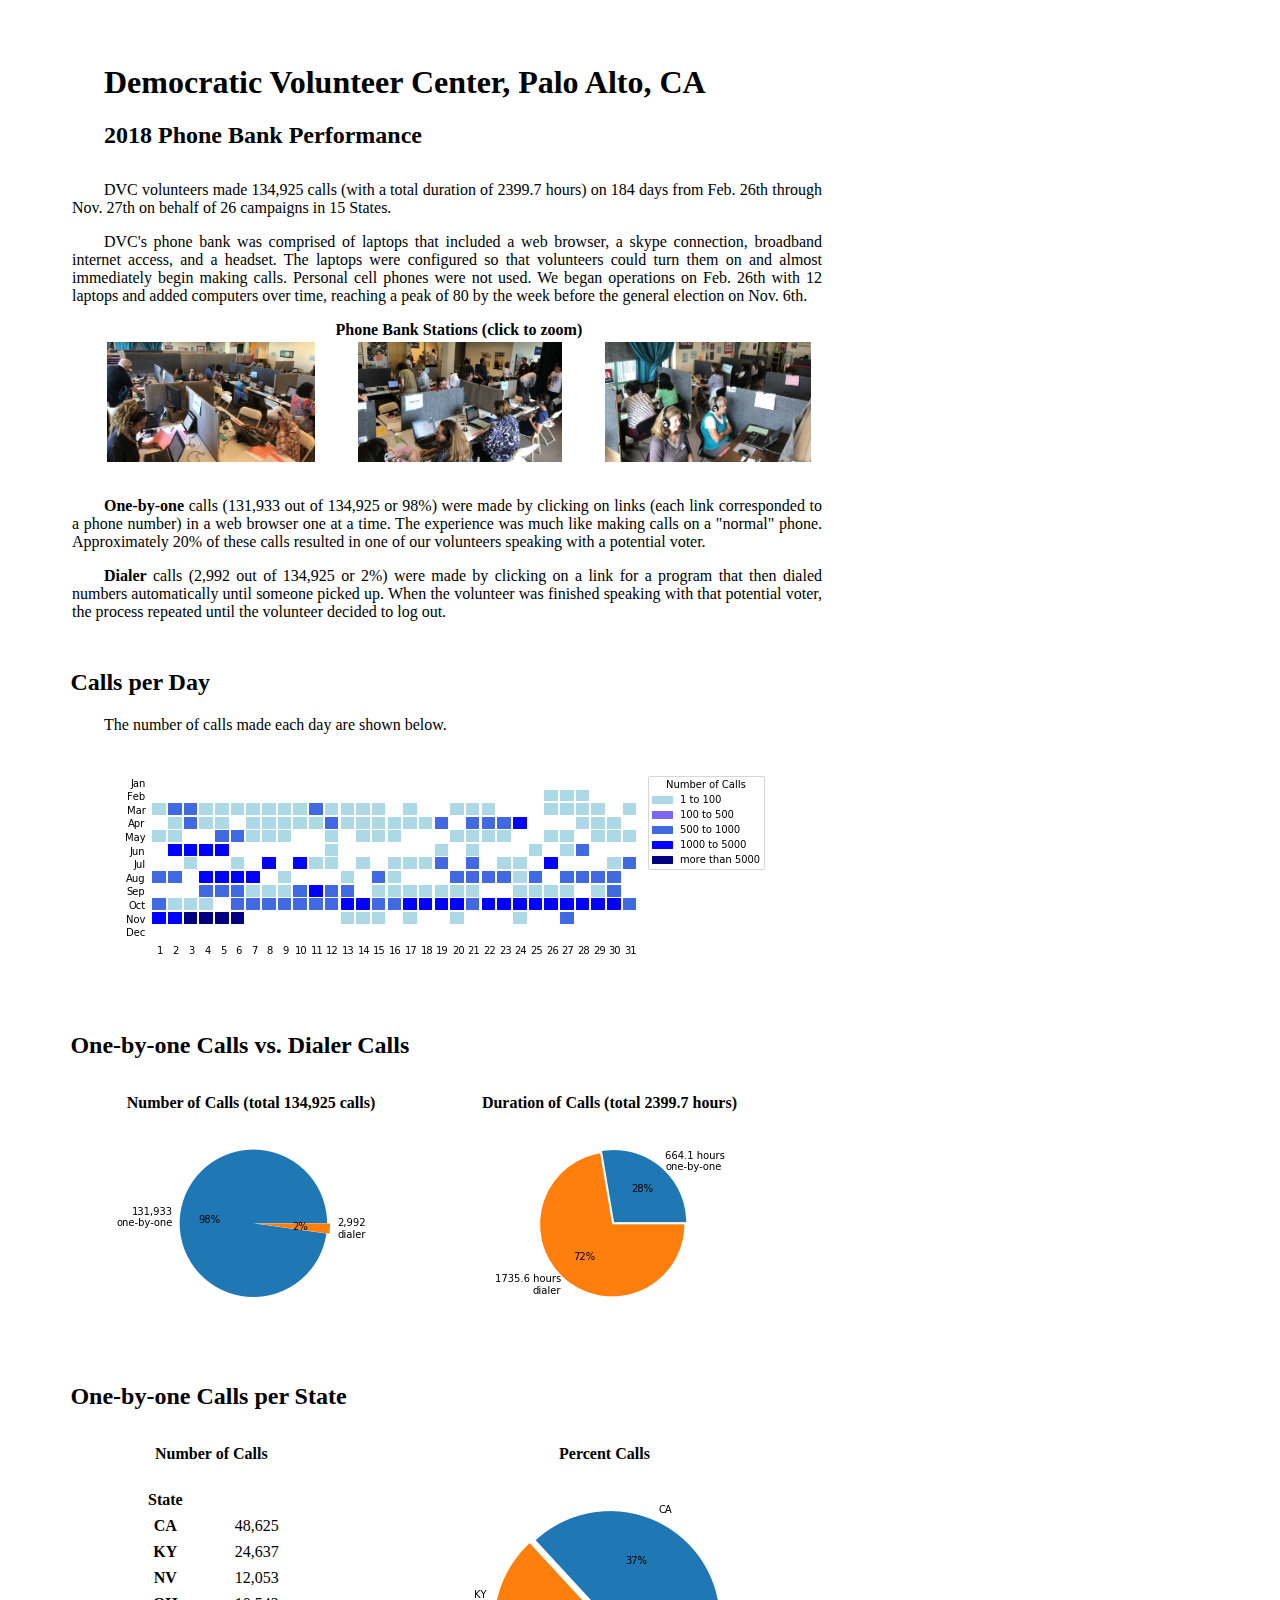
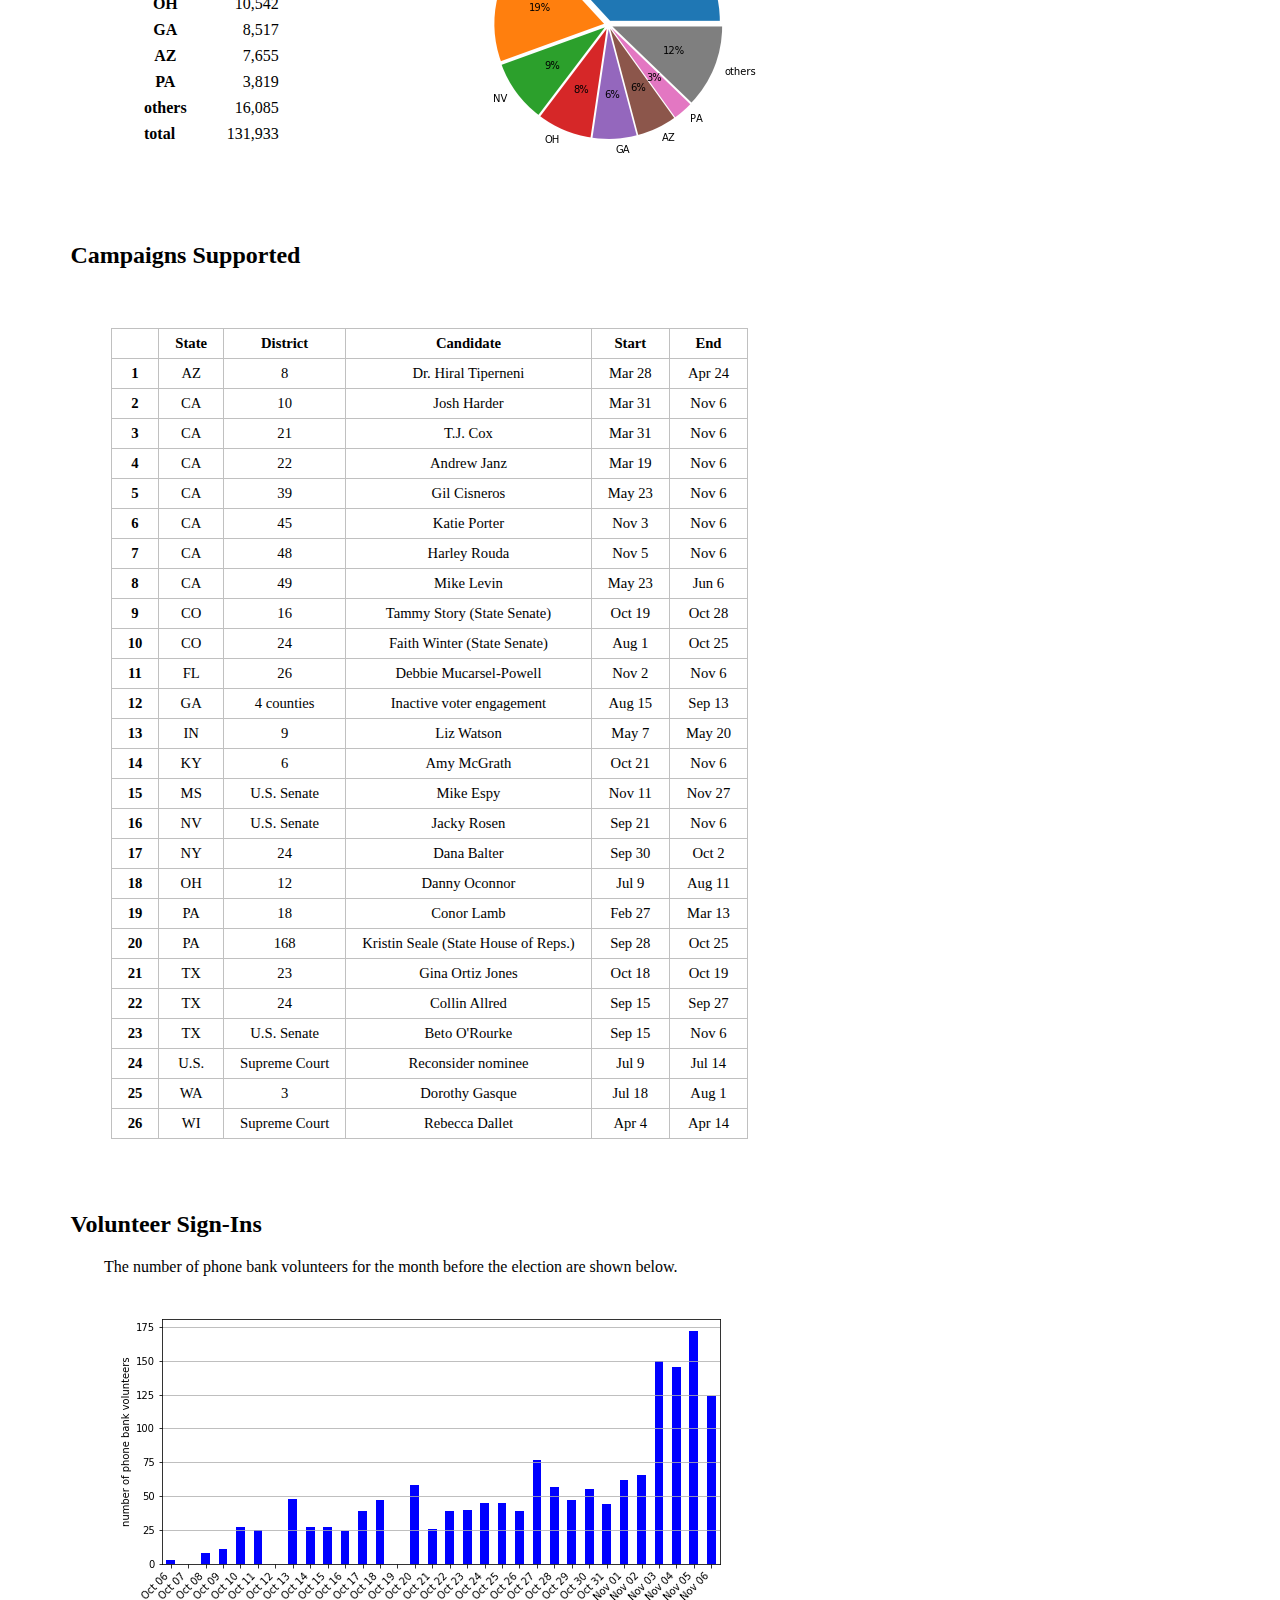
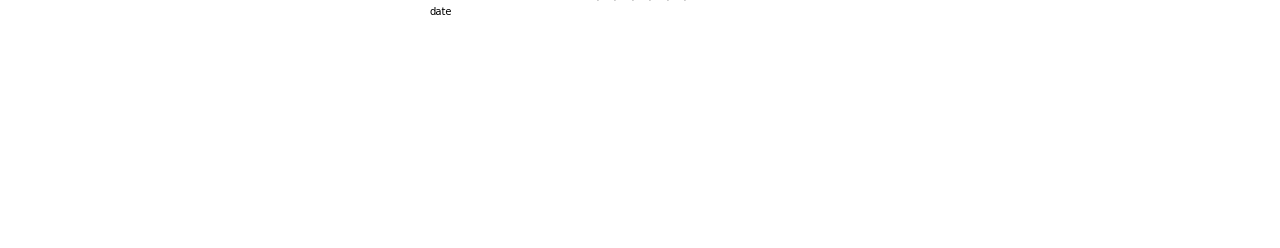
==== commit 32d2568c: "add photos and vol count" ====
--- a/index.html
+++ b/index.html
@@ -13,10 +13,25 @@
 <p style="text-indent:2em; margin-left: 4em; width:800px; font-family: calibri; text-align:justify; width:750px;">
 DVC's phone bank was comprised of laptops that included a web browser, a skype connection, broadband 
 internet access, and a headset.  The laptops were configured so that
-volunteers could turn them on and immediately begin making calls.
-Personal cell phones were not used.  We began operations on Feb. 26th with 12 laptops and steadily added computers 
-over time, reaching a peak of 80 by the general election on Nov. 6th. 
-</p>
+volunteers could turn them on and almost immediately begin making calls.
+Personal cell phones were not used.  We began operations on Feb. 26th with 12 laptops and added computers 
+over time, reaching a peak of 80 by the week before the general election on Nov. 6th. 
+</p>
+
+<table style="margin-left: 6em; margin-top:1em; margin-bottom: 2em;" border=0>
+<caption><b>Phone Bank Stations (click to zoom)</b></caption>
+<tr>
+<td style="padding-right: 40px">
+<a href="phone_bank1.jpg" target="new1"><img src=phone_bank1.jpg height=120></a>
+</td>
+<td style="padding-right: 40px">
+<a href="phone_bank2.jpg" target="new2"><img src=phone_bank2.jpg height=120></a>
+</td>
+<td>
+<a href="phone_bank3.jpg" target="new3"><img src=phone_bank3.jpg height=120></a>
+</td>
+</tr>
+</table>
 
 <p style="text-indent:2em; margin-left: 4em; width:800px; font-family: calibri; text-align:justify; width:750px;">
 <b>One-by-one</b> calls (131,933 out of 134,925 or 98%) were made by clicking on links (each link corresponded to a phone number) 
@@ -287,6 +302,15 @@
     </tr>
   </tbody>
 </table>
+<h2 style="margin-left: 2.6em; margin-top: 3em; font-family: calibri">Volunteer Sign-Ins</h2>
+<p style="margin-left: 6em; width:800px; font-family: calibri">
+The number of phone bank volunteers for the month before the election are
+shown below.
+</p>
+<img style="margin-left: 4em; margin-top: -1em;" src="vol_count.png">
+<br />
+&nbsp
+
 <p style="margin-bottom: 10em;"> &nbsp</p>
 </body>
 </html>
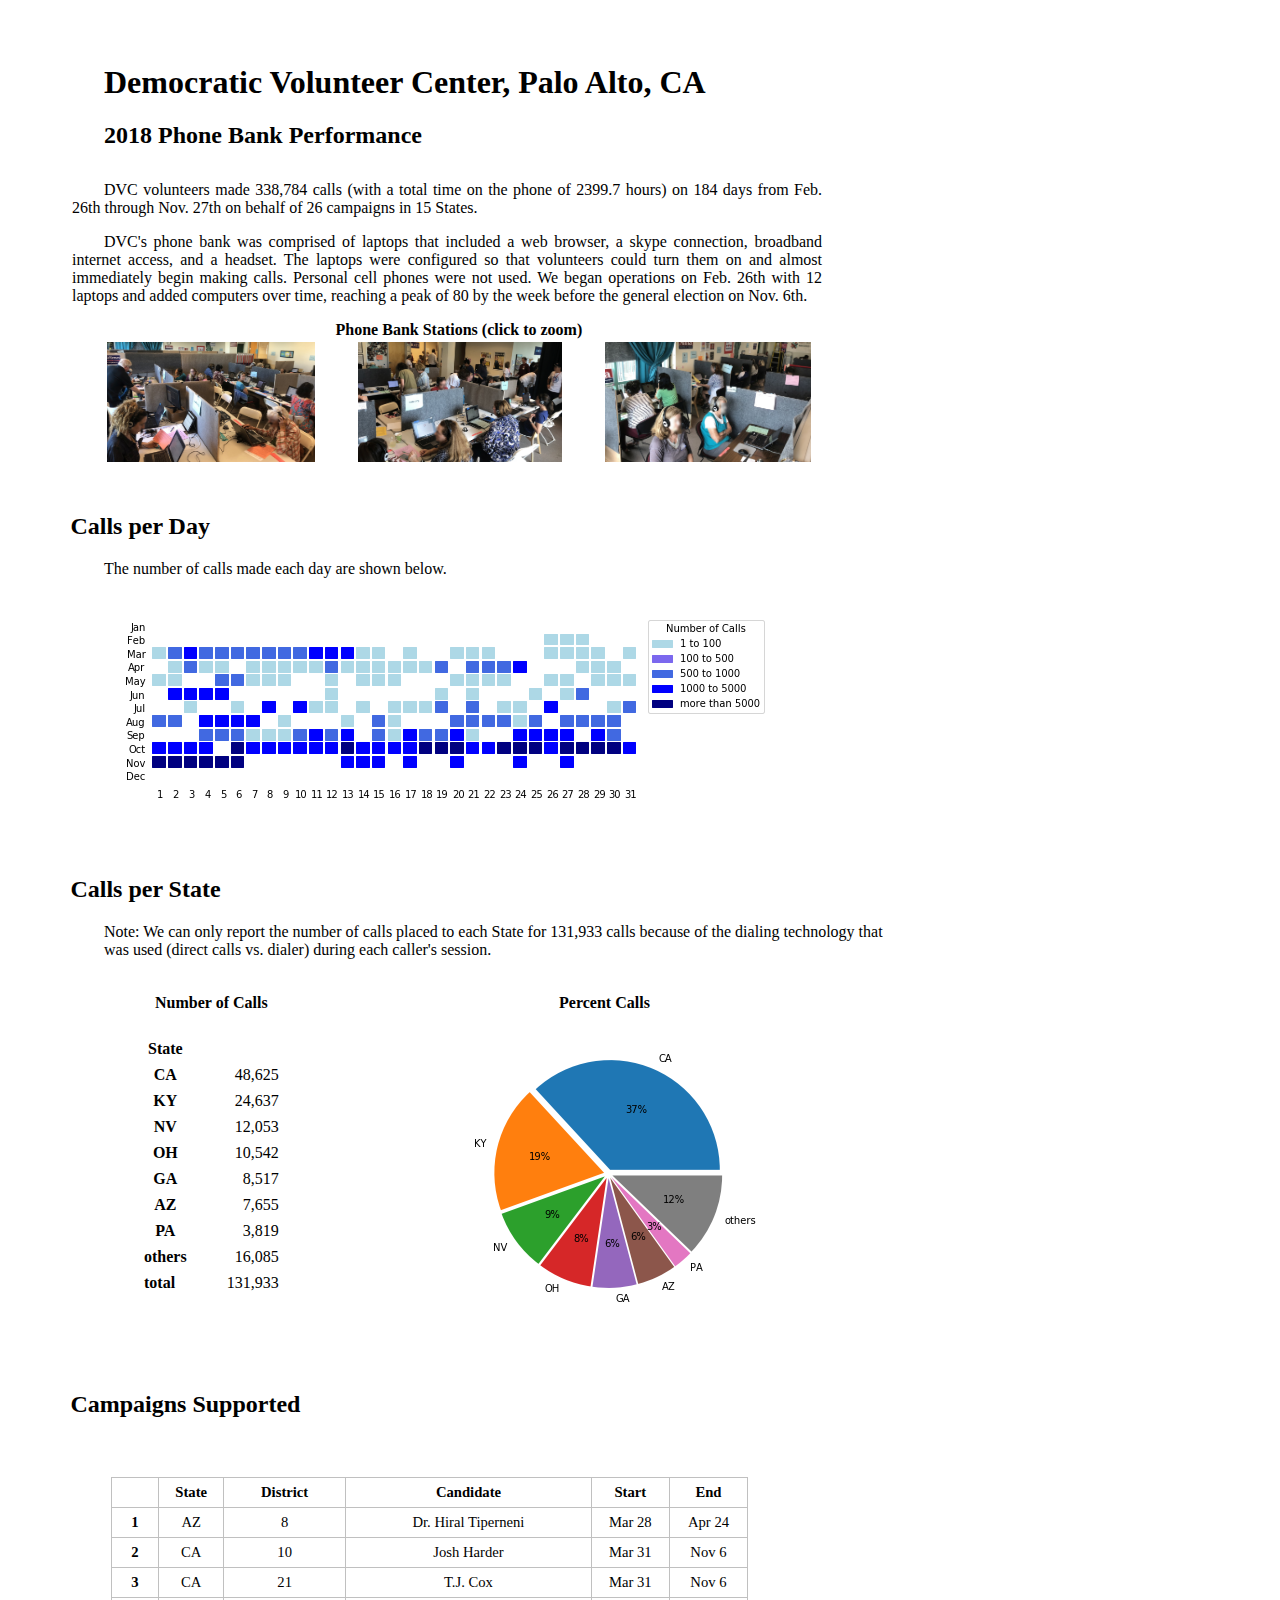
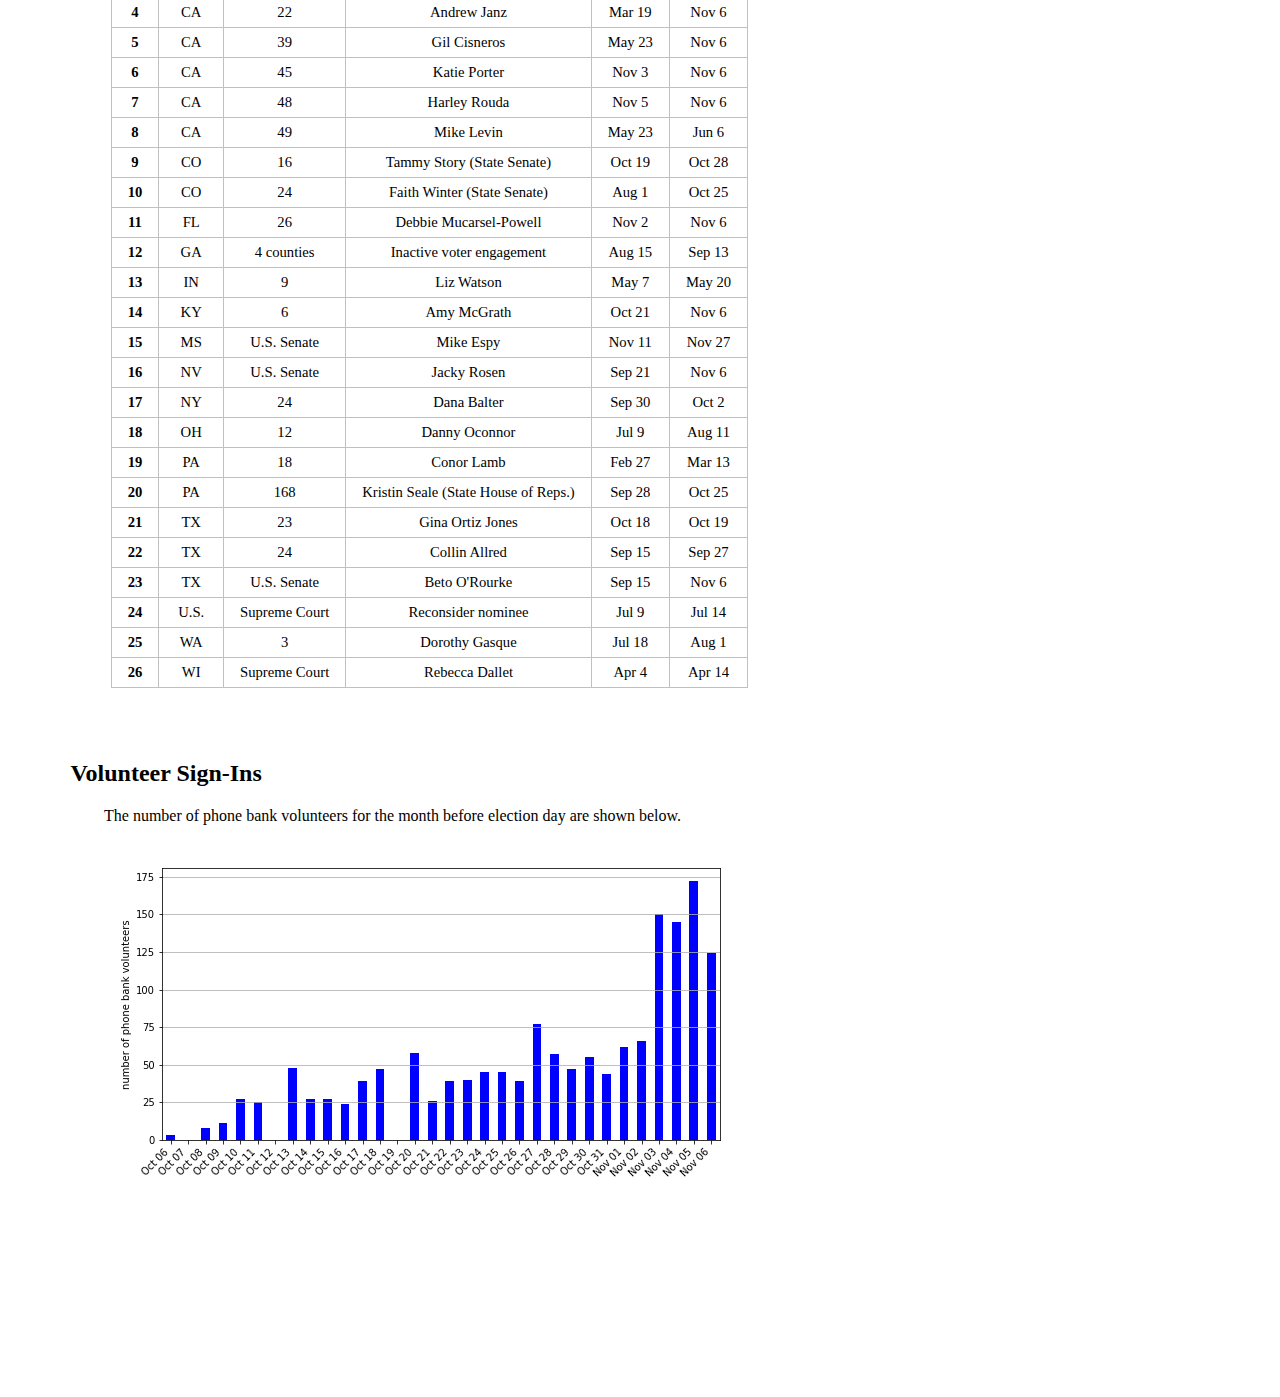
==== commit a6628b7a: "made an External version" ====
--- a/index.html
+++ b/index.html
@@ -6,7 +6,7 @@
 <h2 style="margin-left: 4em;font-family: calibri">2018 Phone Bank Performance</h2>
 
 <p style="margin-top: 2em; text-indent:2em; margin-left: 4em; width:800px; font-family: calibri; text-align:justify; width:750px;">
-DVC volunteers made 134,925 calls (with a total duration of 2399.7 hours) on 184 days from Feb. 26th through Nov. 27th on behalf of 26 
+DVC volunteers made 338,784 calls (with a total time on the phone of 2399.7 hours) on 184 days from Feb. 26th through Nov. 27th on behalf of 26 
 campaigns in 15 States. 
 </p>
 
@@ -22,32 +22,17 @@
 <caption><b>Phone Bank Stations (click to zoom)</b></caption>
 <tr>
 <td style="padding-right: 40px">
-<a href="phone_bank1.jpg" target="new1"><img src=phone_bank1.jpg height=120></a>
+<a href="phone_bank1_blur.jpg" target="new1"><img src=phone_bank1_blur.jpg height=120></a>
 </td>
 <td style="padding-right: 40px">
-<a href="phone_bank2.jpg" target="new2"><img src=phone_bank2.jpg height=120></a>
+<a href="phone_bank2_blur.jpg" target="new2"><img src=phone_bank2_blur.jpg height=120></a>
 </td>
 <td>
-<a href="phone_bank3.jpg" target="new3"><img src=phone_bank3.jpg height=120></a>
+<a href="phone_bank3_blur.jpg" target="new3"><img src=phone_bank3_blur.jpg height=120></a>
 </td>
 </tr>
 </table>
 
-<p style="text-indent:2em; margin-left: 4em; width:800px; font-family: calibri; text-align:justify; width:750px;">
-<b>One-by-one</b> calls (131,933 out of 134,925 or 98%) were made by clicking on links (each link corresponded to a phone number) 
-in a web browser one at a time.  
-The experience was much like making calls on a "normal" phone.  
-Approximately 20% of these calls resulted in one of our volunteers speaking with a potential voter.
-</p>
-
-<p style="text-indent:2em; margin-left: 4em; width:800px; font-family: calibri; text-align: justify; width:750px;">
-<b>Dialer</b> calls (2,992 out of 134,925 or 2%) were made by clicking on a link
-for a program that then dialed numbers automatically until someone picked up.  
-When the volunteer was finished speaking with that potential voter, the process repeated until the volunteer
-decided to log out.
-
-</p>
-
 <h2 style="margin-top: 2em; margin-left: 2.6em; font-family: calibri">Calls per Day</h2>
 <p style="margin-left: 6em; width:800px; font-family: calibri">
 The number of calls made each day are shown below.
@@ -56,18 +41,9 @@
 <br />
 &nbsp
 
-<h2 style="margin-top: 2em; margin-left: 2.6em; font-family: calibri">One-by-one Calls vs. Dialer Calls</h2>
-<table border="0" style="margin-left: 6em; margin-top: 2em; font-family: calibri">
-<tr align="center"><td><b>Number of Calls (total 134,925 calls)</b></td>
-<td width="10%"></td><td><b>Duration of Calls (total 2399.7 hours)</b></td></tr>
-<tr>
-<td><img src="num_calls.png"></td>
-<td width="10%"></td>
-<td><img src="duration.png"></td>
-</tr>
-</table>
-
-<h2 style="margin-top: 2em; margin-left: 2.6em; font-family: calibri">One-by-one Calls per State</h2>
+<h2 style="margin-top: 2em; margin-left: 2.6em; font-family: calibri">Calls per State</h2>
+<p style="margin-left: 6em; width:800px; font-family: calibri">Note: We can only report the number of calls placed to each State 
+for 131,933 calls because of the dialing technology that was used (direct calls vs. dialer) during each caller's session.</p>
 <table border="0" style="margin-left: 8em; margin-top: 2em; font-family: calibri">
 <tr align="center"><td><b>Number of Calls</b></td><td width="15%"></td>
 <td style="padding-left: 60px;"><b>Percent Calls</b></td></tr>
@@ -304,7 +280,7 @@
 </table>
 <h2 style="margin-left: 2.6em; margin-top: 3em; font-family: calibri">Volunteer Sign-Ins</h2>
 <p style="margin-left: 6em; width:800px; font-family: calibri">
-The number of phone bank volunteers for the month before the election are
+The number of phone bank volunteers for the month before election day are
 shown below.
 </p>
 <img style="margin-left: 4em; margin-top: -1em;" src="vol_count.png">
